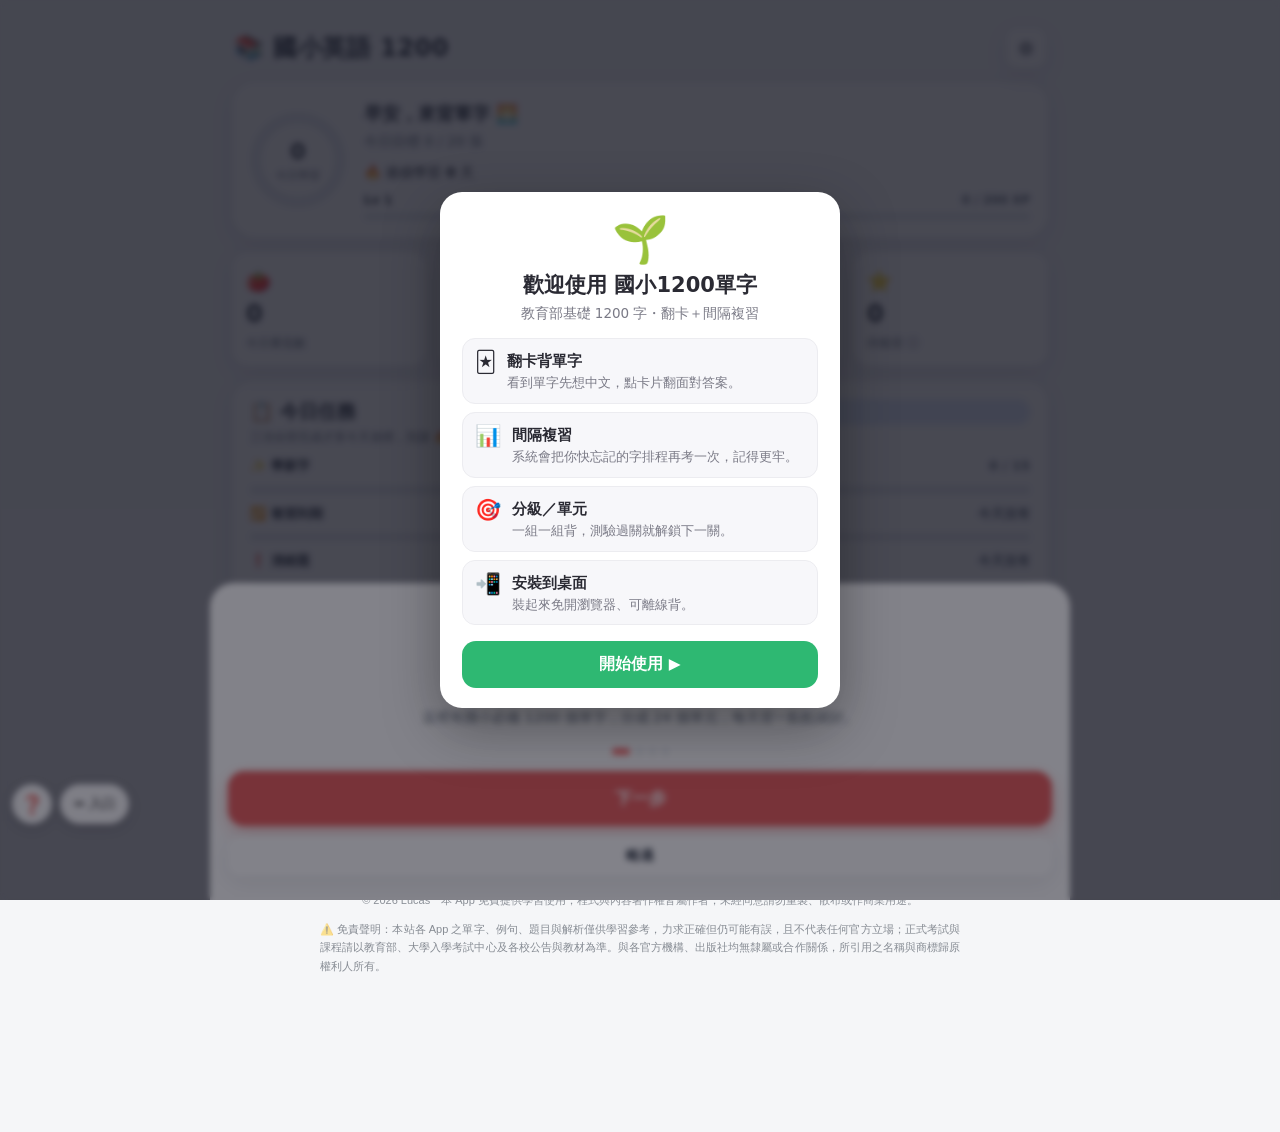
==== index.html @ a8bcfe16 "CSP改精確網址 + 總數改由App即時寫入(免寫死不失準) ① vocab CSP: *.fullmodel.workers.dev → 精確 eng-progress.fullmodel.work" ====
<!DOCTYPE html>
<html lang="zh-Hant">
<head>
<meta charset="UTF-8">
<meta http-equiv="Content-Security-Policy" content="default-src 'self'; script-src 'self' 'unsafe-inline'; style-src 'self' 'unsafe-inline'; img-src 'self' data: blob:; media-src 'self' blob:; connect-src https://eng-progress.fullmodel.workers.dev; base-uri 'none'">
<meta name="viewport" content="width=device-width, initial-scale=1, viewport-fit=cover">
<meta name="theme-color" content="#2eb872">
<meta name="apple-mobile-web-app-capable" content="yes">
<meta name="apple-mobile-web-app-status-bar-style" content="black-translucent">
<meta name="apple-mobile-web-app-title" content="英語1200">
<title>國小英語 1200 單字</title>
<link rel="apple-touch-icon" href="apple-touch-icon.png">
<link rel="icon" href="icon-192.png">
<link rel="manifest" href="manifest.json">
<style>
:root{
  --accent:#ff6b6b; --accent-d:#e8504f; --accent-soft:#ffe5e5;
  --green:#2eb872; --green-soft:#d8f5e6;
  --blue:#4d8df6; --blue-soft:#e1ecfe;
  --amber:#f5a623; --amber-soft:#fdeccd;
  --bg:#f5f6f8; --card:#ffffff; --text:#222b38; --muted:#5f6b7a;
  --line:#e8ebf0; --shadow:0 6px 22px rgba(40,50,70,.10);
  --nav-h:64px; --radius:20px;
  --appw:560px;   /* 版面最大寬度，平板由 media query 放寬 */
}
html[data-theme="dark"]{
  --bg:#11151c; --card:#1b212c; --text:#e8edf4; --muted:#8b96a8;
  --line:#2a3340; --shadow:0 6px 22px rgba(0,0,0,.4);
  --accent-soft:#3a2526; --green-soft:#16332a; --blue-soft:#1a2740; --amber-soft:#3a2f1a;
}
*{box-sizing:border-box;-webkit-tap-highlight-color:transparent}
html,body{margin:0;padding:0;height:100%}
body{
  font-family:-apple-system,"Segoe UI",system-ui,"PingFang TC","Microsoft JhengHei",sans-serif;
  background:var(--bg); color:var(--text);
  overscroll-behavior:none; line-height:1.5;
  padding:env(safe-area-inset-top) env(safe-area-inset-right) 0 env(safe-area-inset-left);
}
#app{max-width:var(--appw); margin:0 auto; min-height:100vh; position:relative; padding-bottom:calc(var(--nav-h) + env(safe-area-inset-bottom) + 12px)}
.view{display:none; padding:16px 16px 0; animation:fade .25s ease}
.view.active{display:block}
@keyframes fade{from{opacity:0;transform:translateY(6px)}to{opacity:1;transform:none}}
h1,h2,h3{margin:0}
.muted{color:var(--muted)}
.center{text-align:center}
button{font-family:inherit; cursor:pointer; border:none; background:none; color:inherit}
.hide{display:none!important}

/* header */
.topbar{display:flex; align-items:center; justify-content:space-between; padding:6px 2px 14px}
.topbar .title{font-size:20px; font-weight:800; letter-spacing:.5px}
.icon-btn{width:40px;height:40px;border-radius:12px;background:var(--card);box-shadow:var(--shadow);font-size:18px;display:flex;align-items:center;justify-content:center}

/* cards */
.panel{background:var(--card); border-radius:var(--radius); box-shadow:var(--shadow); padding:18px; margin-bottom:14px}
.row{display:flex; gap:12px}
.row>*{flex:1}

/* progress ring */
.ring-wrap{display:flex; align-items:center; gap:18px}
.ring{position:relative; width:96px; height:96px; flex:none}
.ring svg{transform:rotate(-90deg)}
.ring .num{position:absolute; inset:0; display:flex; flex-direction:column; align-items:center; justify-content:center}
.ring .num b{font-size:22px; font-weight:800}
.ring .num span{font-size:11px; color:var(--muted)}

/* stat tiles */
.tiles{display:grid; grid-template-columns:repeat(2,1fr); gap:12px}
.tile{background:var(--card); border-radius:16px; box-shadow:var(--shadow); padding:14px}
.tile .v{font-size:24px; font-weight:800}
.tile .l{font-size:12px; color:var(--muted); margin-top:2px}
.tile .ico{font-size:20px}

/* big button */
.btn{display:flex; align-items:center; justify-content:center; gap:8px; width:100%; padding:16px; border-radius:16px; font-size:17px; font-weight:700; background:var(--accent-d); color:#fff; box-shadow:0 6px 16px rgba(232,80,79,.35); transition:transform .08s}
.btn:active{transform:scale(.97)}
.btn.sec{background:var(--card); color:var(--text); box-shadow:var(--shadow)}
.btn.green{background:var(--green); box-shadow:0 6px 16px rgba(46,184,114,.35)}
.btn.blue{background:var(--blue); box-shadow:0 6px 16px rgba(77,141,246,.35)}
.btn.sm{padding:11px; font-size:14px; border-radius:13px}

/* chips */
.chips{display:flex; gap:8px; flex-wrap:wrap; margin:4px 0}
.chip{padding:8px 14px; border-radius:20px; background:var(--card); box-shadow:var(--shadow); font-size:14px; font-weight:600; color:var(--muted)}
.chip.on{background:var(--accent); color:#fff; box-shadow:0 4px 12px rgba(255,107,107,.3)}

/* flashcard */
.deckbar{display:flex; align-items:center; justify-content:space-between; margin-bottom:10px; font-size:13px; color:var(--muted)}
.flash-scene{perspective:1200px; margin:6px 0 16px}
.flash{position:relative; width:100%; height:330px; transform-style:preserve-3d; transition:transform .5s cubic-bezier(.2,.8,.2,1); cursor:pointer}
.flash.flip{transform:rotateY(180deg)}
.face{position:absolute; inset:0; backface-visibility:hidden; -webkit-backface-visibility:hidden; border-radius:24px; background:var(--card); box-shadow:var(--shadow); display:flex; flex-direction:column; align-items:center; justify-content:center; padding:24px; text-align:center}
.face.back{transform:rotateY(180deg); background:linear-gradient(160deg,var(--accent),var(--accent-d)); color:#fff}
.face .word{font-size:46px; font-weight:800; letter-spacing:.5px; word-break:break-word}
.face .pos{margin-top:10px; padding:4px 12px; border-radius:14px; background:var(--accent-soft); color:var(--accent-d); font-size:13px; font-weight:700}
.face.back .pos{background:rgba(255,255,255,.25); color:#fff}
.face .zh{font-size:34px; font-weight:800; margin-top:6px}
.face .example{margin-top:12px; font-size:14px; line-height:1.5; max-width:90%; padding:10px 12px; border-radius:12px; background:rgba(255,255,255,.18)}
.face .example .en{font-weight:700}
.face .example .ex-zh{display:block; font-size:12.5px; opacity:.9; margin-top:3px}
.face .example:empty{display:none}
.face .topic{margin-top:14px; font-size:13px; opacity:.9}
.face .hint{position:absolute; bottom:18px; font-size:12px; color:var(--muted)}
.face.back .hint{color:rgba(255,255,255,.85)}
.speak{position:absolute; top:16px; right:16px; width:44px; height:44px; border-radius:14px; background:var(--accent-soft); color:var(--accent-d); font-size:20px; display:flex; align-items:center; justify-content:center}
.face.back .speak{background:rgba(255,255,255,.22); color:#fff}
.star{position:absolute; top:16px; left:16px; width:44px; height:44px; border-radius:14px; font-size:20px; display:flex; align-items:center; justify-content:center; background:var(--card); color:var(--muted)}
.face.back .star{background:rgba(255,255,255,.22)}
.star.on{color:#ffcf3f}

.rate{display:grid; grid-template-columns:repeat(3,1fr); gap:10px}
.rate button{padding:15px 6px; border-radius:16px; font-size:15px; font-weight:700; box-shadow:var(--shadow)}
.rate .no{background:var(--accent-soft); color:var(--accent-d)}
.rate .ok{background:var(--green-soft); color:var(--green)}
.rate .easy{background:var(--blue-soft); color:var(--blue)}
.rate button .e{display:block; font-size:22px; margin-bottom:2px}

.progress-line{height:8px; background:var(--line); border-radius:6px; overflow:hidden; margin:10px 0}
.progress-line>i{display:block; height:100%; background:var(--accent); border-radius:6px; transition:width .3s}

/* pomodoro bar */
.pomo{display:flex; align-items:center; gap:12px; background:var(--card); border-radius:16px; box-shadow:var(--shadow); padding:12px 14px; margin-bottom:12px}
.pomo .time{font-size:26px; font-weight:800; font-variant-numeric:tabular-nums; min-width:84px}
.pomo .state{font-size:12px; color:var(--muted)}
.pomo .dots{font-size:13px; letter-spacing:2px}
.pomo .ctrl{display:flex; gap:8px; margin-left:auto}
.pomo .ctrl button{width:42px;height:42px;border-radius:12px;background:var(--bg);font-size:17px;display:flex;align-items:center;justify-content:center}
.pomo.focus{outline:2px solid var(--accent)}
.pomo.break{outline:2px solid var(--green)}

/* quiz */
.subtabs{display:flex; gap:8px; margin-bottom:14px}
.subtabs button{flex:1; padding:11px; border-radius:14px; font-weight:700; font-size:14px; background:var(--card); box-shadow:var(--shadow); color:var(--muted)}
.subtabs button.on{background:var(--blue); color:#fff}
.q-passage{background:var(--blue-soft); border-radius:16px; padding:16px; font-size:16px; line-height:1.7; margin-bottom:14px}
.q-text{font-size:18px; font-weight:700; margin-bottom:14px}
.opts{display:flex; flex-direction:column; gap:10px}
.opt{padding:14px 16px; border-radius:14px; background:var(--card); box-shadow:var(--shadow); font-size:16px; text-align:left; display:flex; align-items:center; gap:10px; transition:transform .06s}
.opt:active{transform:scale(.98)}
.opt .k{width:26px;height:26px;border-radius:8px;background:var(--bg);display:flex;align-items:center;justify-content:center;font-weight:700;font-size:13px;flex:none}
.opt.correct{background:var(--green-soft); color:var(--green); font-weight:700}
.opt.correct .k{background:var(--green); color:#fff}
.opt.wrong{background:var(--accent-soft); color:var(--accent-d); font-weight:700}
.opt.wrong .k{background:var(--accent); color:#fff}
.opt.dim{opacity:.55}
.explain{margin-top:14px; padding:14px; border-radius:14px; background:var(--amber-soft); color:var(--text); font-size:14px; line-height:1.6}
.explain b{color:var(--amber)}
.q-meta{display:flex; justify-content:space-between; font-size:13px; color:var(--muted); margin-bottom:10px}

/* stats */
.bars{display:flex; align-items:flex-end; gap:8px; height:110px; padding-top:8px}
.bars .b{flex:1; display:flex; flex-direction:column; align-items:center; gap:6px; height:100%; justify-content:flex-end}
.bars .b .bar{width:70%; min-height:4px; background:var(--accent); border-radius:6px 6px 0 0; transition:height .4s}
.bars .b .day{font-size:11px; color:var(--muted)}
.bars .b .cnt{font-size:11px; color:var(--muted)}
.lvbar{margin-top:6px}
.lvbar .top{display:flex; justify-content:space-between; font-size:13px; margin-bottom:5px}

/* settings rows */
.set-row{display:flex; align-items:center; justify-content:space-between; padding:13px 0; border-bottom:1px solid var(--line)}
.set-row:last-child{border-bottom:none}
.set-row .lab{font-size:15px}
.set-row .lab small{display:block; color:var(--muted); font-size:12px}
.stepper{display:flex; align-items:center; gap:12px}
.stepper button{width:34px;height:34px;border-radius:10px;background:var(--bg);font-size:18px;font-weight:700;display:flex;align-items:center;justify-content:center}
.stepper b{min-width:54px; text-align:center; font-weight:800}
.switch{width:50px;height:30px;border-radius:16px;background:var(--line);position:relative;transition:background .2s}
.switch.on{background:var(--green)}
.switch i{position:absolute;top:3px;left:3px;width:24px;height:24px;border-radius:50%;background:#fff;transition:transform .2s;box-shadow:0 1px 3px rgba(0,0,0,.3)}
.switch.on i{transform:translateX(20px)}

/* bottom nav */
.nav{position:fixed; bottom:0; left:0; right:0; height:calc(var(--nav-h) + env(safe-area-inset-bottom)); padding-bottom:env(safe-area-inset-bottom); background:var(--card); border-top:1px solid var(--line); display:flex; max-width:var(--appw); margin:0 auto; z-index:50}
.nav button{flex:1; display:flex; flex-direction:column; align-items:center; justify-content:center; gap:3px; color:var(--muted); font-size:12px; font-weight:700}
.nav button .ni{font-size:22px; line-height:1}
.nav button.on{color:var(--accent)}
body.quiz-lock .nav{display:none}
body.quiz-lock .quiz-ctrl{display:none}
.wb-cat-h{display:flex;align-items:center;gap:8px;font-size:13px;font-weight:800;color:var(--accent-d);margin:14px 2px 8px;padding-bottom:5px;border-bottom:2px solid var(--accent-soft)}
.wb-cat-h:first-child{margin-top:2px}
.wb-cat-h span{font-size:11px;font-weight:700;color:#fff;background:var(--accent);border-radius:999px;padding:1px 8px}

/* modal */
.overlay{position:fixed; inset:0; background:rgba(20,25,35,.55); display:flex; align-items:flex-end; justify-content:center; z-index:100; opacity:0; pointer-events:none; transition:opacity .25s}
.overlay.show{opacity:1; pointer-events:auto}
.sheet{width:100%; max-width:var(--appw); background:var(--card); border-radius:24px 24px 0 0; padding:20px 18px calc(24px + env(safe-area-inset-bottom)); transform:translateY(100%); transition:transform .3s cubic-bezier(.2,.8,.2,1); max-height:88vh; overflow-y:auto}
.overlay.show .sheet{transform:none}
.sheet h2{font-size:18px; margin-bottom:6px}
.sheet .grab{width:40px;height:5px;border-radius:3px;background:var(--line);margin:0 auto 14px}

/* big result */
.result{text-align:center; padding:10px 0}
.result .big{font-size:64px}
.result .score{font-size:40px; font-weight:800; margin:6px 0}

/* toast */
.toast{position:fixed; left:50%; bottom:calc(var(--nav-h) + 24px); transform:translateX(-50%) translateY(20px); background:var(--text); color:var(--bg); padding:12px 18px; border-radius:14px; font-size:14px; font-weight:600; opacity:0; pointer-events:none; transition:.25s; z-index:200; box-shadow:var(--shadow); max-width:90%}
.toast.show{opacity:1; transform:translateX(-50%) translateY(0)}

/* celebration */
.celebrate{position:fixed; inset:0; display:flex; align-items:center; justify-content:center; z-index:300; pointer-events:none; opacity:0; transition:opacity .2s}
.celebrate.show{opacity:1}
.celebrate .card{background:var(--card); border-radius:24px; box-shadow:var(--shadow); padding:26px 30px; text-align:center; transform:scale(.6)}
.celebrate.show .card{animation:pop .45s ease forwards}
.celebrate .ce{font-size:60px}
.celebrate .ct{font-weight:800; font-size:20px; margin-top:8px}
.celebrate .cs{color:var(--muted); font-size:14px; margin-top:4px}
/* badges grid */
.badges{display:grid; grid-template-columns:repeat(4,1fr); gap:10px}
.badge{background:var(--card); border-radius:14px; box-shadow:var(--shadow); padding:12px 6px; text-align:center}
.badge .be{font-size:26px}
.badge .bt{font-size:11px; margin-top:4px; font-weight:600}
.badge.off{opacity:.32; filter:grayscale(1)}
.empty{text-align:center; padding:40px 20px; color:var(--muted)}
.empty .e{font-size:48px; margin-bottom:10px}
.pop{animation:pop .35s ease}
@keyframes pop{0%{transform:scale(.8)}60%{transform:scale(1.08)}100%{transform:scale(1)}}
.section-title{font-size:14px; font-weight:800; color:var(--muted); margin:18px 2px 8px; letter-spacing:.5px}

/* ===== 每日任務卡 + 首頁收斂 ===== */
.task-seg{margin:10px 0}
.task-seg-top{display:flex;justify-content:space-between;font-size:13px;font-weight:700;margin-bottom:2px}
.task-seg-top span:last-child{color:var(--muted);font-weight:800}
.scope-chip{font-size:12px;font-weight:800;color:var(--blue);background:var(--blue-soft);padding:4px 12px;border-radius:999px;cursor:pointer;white-space:nowrap}
.btn.done{background:var(--green)!important}
.quick-actions{display:grid;grid-template-columns:repeat(4,1fr);gap:8px;margin-top:12px}
.quick-actions button{position:relative;background:var(--bg);border:none;border-radius:14px;padding:10px 4px;font-size:12px;font-weight:700;color:var(--text);cursor:pointer;display:flex;flex-direction:column;align-items:center;gap:4px}
.quick-actions button span{font-size:20px}
.quick-actions button i{position:absolute;top:4px;right:8px;font-style:normal;font-size:11px;font-weight:800;color:#fff;background:var(--amber);min-width:16px;height:16px;line-height:16px;text-align:center;border-radius:9px;padding:0 3px}
.quick-actions button i:empty,.quick-actions button i.zero{display:none}

/* ===== 錯題本頁 ===== */
.wb-sort{display:flex;gap:6px}
.wb-sort button{font-size:12px;font-weight:700;padding:4px 10px;border-radius:999px;border:none;background:var(--bg);color:var(--muted);cursor:pointer}
.wb-sort button.on{background:var(--accent);color:#fff}
.wb-item{display:flex;align-items:center;gap:10px;padding:11px 0;border-bottom:1px solid var(--line)}
.wb-item .w{font-weight:800;font-size:17px}
.wb-item .z{color:var(--muted);font-size:13px;margin-top:2px}
.wb-item .cnt{font-size:11px;font-weight:800;color:var(--amber);background:var(--amber-soft);padding:3px 9px;border-radius:999px;white-space:nowrap}
.wb-item .sp{margin-left:auto;display:flex;gap:6px;align-items:center}
.wb-item .sp button{background:var(--bg);border:none;border-radius:10px;padding:7px 11px;font-size:12px;font-weight:700;color:var(--text);cursor:pointer}
.last-pick{background:var(--amber-soft);color:var(--accent-d);font-size:13px;font-weight:700;padding:8px 11px;border-radius:10px;margin:6px 0 2px}

/* ===== M5 卡片背面分層放大 ===== */
.face.back .zh{font-size:40px;margin-top:2px;line-height:1.1}
.face.back .pos{margin-top:8px;font-size:12px;padding:3px 10px;background:rgba(255,255,255,.25);color:#fff}
.face.back .example{font-size:15px;margin-top:12px;background:rgba(255,255,255,.16)}
.face.back .example .en{font-weight:800}
.face.back .example .ex-zh{font-size:13.5px;opacity:.95;margin-top:4px}
.face.back .topic{margin-top:10px;font-size:11px;opacity:.7}
.face.back .word{font-size:24px;opacity:.85;font-weight:700}

/* ===== M6 測驗題型 + 新手引導 ===== */
.quiz-ctrl{display:flex;flex-direction:column;gap:10px;margin-bottom:14px;background:var(--card);border-radius:16px;box-shadow:var(--shadow);padding:12px}
.qc-row{display:flex;align-items:center;gap:8px}
.qc-lab{font-size:11px;font-weight:800;color:var(--muted);letter-spacing:1px;flex:none;width:30px}
.qc-seg{display:flex;gap:3px;background:var(--bg);border-radius:999px;padding:3px}
.qc-seg.grow{flex:1}
.qc-seg.grow button{flex:1}
.qc-unit{border:none;background:var(--bg);border-radius:999px;padding:8px 14px;font-size:12.5px;font-weight:700;color:var(--text);cursor:pointer;flex:1;max-width:160px}
.qc-seg button{border:none;background:none;font-size:13px;font-weight:700;color:var(--muted);padding:7px 12px;border-radius:999px;cursor:pointer;white-space:nowrap;transition:.15s}
.qc-seg button.on{background:var(--accent);color:#fff;box-shadow:0 2px 8px rgba(255,107,107,.3)}
.ob-dots{display:flex;gap:6px;justify-content:center;margin-bottom:16px}
.ob-dot{width:7px;height:7px;border-radius:999px;background:var(--line);transition:.2s}
.ob-dot.on{background:var(--accent);width:18px}

/* ===== M7 單元闖關地圖 ===== */
.map-grid{display:grid;grid-template-columns:repeat(4,1fr);gap:10px;padding:2px}
.map-cell{aspect-ratio:1;border-radius:16px;display:flex;flex-direction:column;align-items:center;justify-content:center;font-weight:800;cursor:pointer;background:var(--card);box-shadow:var(--shadow)}
.map-cell .u{font-size:17px}
.map-cell .s{font-size:17px;margin-top:1px}
.map-cell.locked{background:var(--bg);color:var(--muted);cursor:not-allowed;box-shadow:none}
.map-cell.passed{background:linear-gradient(160deg,var(--green),#1c9c5e);color:#fff}
.map-cell.open{outline:2px solid var(--accent);outline-offset:-2px}

/* ===== M8 考試倒數/老師作業 banner ===== */
.banner{padding:11px 14px;border-radius:14px;font-size:13px;font-weight:700;margin-bottom:10px;line-height:1.5}
.banner.exam{background:var(--blue-soft);color:var(--blue)}
.banner.assign{background:var(--amber-soft);color:var(--accent-d);cursor:pointer}
/* ===== 安裝到桌面按鈕 ===== */
.install-btn{width:100%;display:flex;align-items:center;gap:10px;padding:13px 16px;border-radius:14px;font-size:15px;font-weight:800;background:var(--green);color:#fff;box-shadow:0 5px 16px rgba(46,184,114,.35);margin-bottom:12px;cursor:pointer;border:none;font-family:inherit}
.install-btn span{font-size:18px}
.install-btn.sec{background:var(--card);color:var(--text);box-shadow:var(--shadow)}
.install-tip{background:var(--green-soft);color:var(--text);border-radius:14px;padding:14px 16px;font-size:14px;line-height:1.8;margin-bottom:12px}
.install-tip b{color:var(--green)}
.install-x{display:inline-block;margin-top:8px;color:var(--green);font-weight:800;cursor:pointer}

/* ===== 單元分頁（課本目錄） ===== */
.units-grid{display:grid;grid-template-columns:repeat(2,1fr);gap:10px;padding:2px}
.unit-card{border-radius:16px;padding:12px 13px;background:var(--card);box-shadow:var(--shadow);cursor:pointer}
.unit-card.locked{background:var(--bg);color:var(--muted);cursor:not-allowed;box-shadow:none}
.unit-card.passed{background:linear-gradient(160deg,var(--green),#1c9c5e);color:#fff}
.unit-card.open{outline:2px solid var(--accent);outline-offset:-2px}
.uc-top{display:flex;justify-content:space-between;align-items:center}
.uc-n{font-size:15px;font-weight:800}
.uc-sub{font-size:12px;opacity:.85;margin-top:5px}
.unit-card .progress-line{margin:6px 0 0;height:6px}

/* ===== 錯題本標籤 ===== */
.wb-tag{font-size:10px;font-weight:800;color:var(--blue);background:var(--blue-soft);padding:2px 6px;border-radius:6px;margin-left:4px;vertical-align:middle}
.wb-u{font-size:10px;font-weight:700;color:var(--muted);margin-left:4px;vertical-align:middle}

/* ===== 魔王字 ===== */
.wb-item.boss{background:linear-gradient(90deg,rgba(232,80,79,.07),transparent);border-radius:10px;padding-left:6px}
.wb-item.boss .w{color:var(--accent-d)}

/* ===== 拼字輸入題型 ===== */
.spell-in{width:100%;box-sizing:border-box;margin-top:16px;padding:14px 16px;font-size:22px;font-weight:800;border:2px solid var(--line);border-radius:14px;background:var(--bg);color:var(--text);text-align:center;letter-spacing:1px}
.spell-in:focus{outline:none;border-color:var(--blue)}
/* ===== 填空題（cloze） ===== */
.cloze-sent{font-size:19px;line-height:1.75;font-weight:600}
.cloze-b{color:var(--blue);letter-spacing:2px;font-weight:800}
.cloze-hint{margin-top:10px;font-size:14px;color:var(--muted)}

/* ===== 無障礙：減少動態 + 焦點環 ===== */
@media (prefers-reduced-motion: reduce){ *{animation-duration:.01ms!important; transition-duration:.01ms!important; scroll-behavior:auto!important} }
:focus-visible{outline:3px solid var(--blue); outline-offset:2px; border-radius:8px}

/* ===== 多義字 另解 ===== */
.face.back .sense2{margin-top:8px;font-size:13px;background:rgba(255,255,255,.16);padding:7px 11px;border-radius:10px;max-width:90%;line-height:1.5}
.face.back .sense2:empty{display:none}
.face.back .sense2 b{background:rgba(255,255,255,.28);padding:1px 6px;border-radius:6px;margin-right:3px}
.face.back .sense2 .ex-zh{display:block;font-size:12px;opacity:.9;margin-top:3px}

/* ===== 響應式：平板 / 大螢幕動態放大 ===== */
@media (min-width:700px){
  :root{ --appw:680px; --nav-h:70px; --radius:24px; }
  .view{ padding:22px 22px 0; }
  .topbar .title{ font-size:24px; }
  .flash{ height:400px; }
  .face .word{ font-size:56px; }
  .face .zh{ font-size:40px; }
  .face.back .zh{ font-size:46px; }
  .face .example{ font-size:16px; }
  .face.back .example{ font-size:17px; }
  .q-text{ font-size:20px; }
  .opt{ font-size:17px; padding:16px 18px; }
  .q-passage{ font-size:17px; }
  .tiles{ grid-template-columns:repeat(3,1fr); }
  .units-grid{ grid-template-columns:repeat(3,1fr); }
  .map-grid{ grid-template-columns:repeat(5,1fr); }
  .badges{ grid-template-columns:repeat(5,1fr); }
  .nav button{ font-size:13px; }
  .nav button .ni{ font-size:24px; }
}
@media (min-width:1040px){
  :root{ --appw:860px; }
  .flash{ height:440px; }
  .face .word{ font-size:62px; }
  .units-grid{ grid-template-columns:repeat(4,1fr); }
  .map-grid{ grid-template-columns:repeat(6,1fr); }
  .tiles{ grid-template-columns:repeat(4,1fr); }
}
/* 橫向矮螢幕（手機/平板橫放）：縮短卡片避免被切 */
@media (max-height:560px) and (min-width:640px){
  .flash{ height:260px; }
  .face .word{ font-size:40px; }
  .face .zh{ font-size:30px; }
}
</style>
</head>
<body>
<div id="app">

  <!-- ===== HOME ===== -->
  <section class="view active" id="view-home">
    <div class="topbar">
      <div class="title">📚 國小英語 1200</div>
      <button class="icon-btn" onclick="openSettings()">⚙️</button>
    </div>

    <div class="panel">
      <div class="ring-wrap">
        <div class="ring">
          <svg width="96" height="96" viewBox="0 0 96 96">
            <circle cx="48" cy="48" r="42" fill="none" stroke="var(--line)" stroke-width="10"/>
            <circle id="goalRing" cx="48" cy="48" r="42" fill="none" stroke="var(--accent)" stroke-width="10" stroke-linecap="round" stroke-dasharray="264" stroke-dashoffset="264"/>
          </svg>
          <div class="num"><b id="goalNum">0</b><span>今日學習</span></div>
        </div>
        <div style="flex:1">
          <div id="greet" style="font-size:18px;font-weight:800">嗨，準備好了嗎？</div>
          <div class="muted" id="goalText" style="font-size:14px;margin-top:4px">今日目標 0 / 20 張</div>
          <div id="streakRow" style="margin-top:10px;font-size:14px">🔥 連續學習 <b id="streakHome">0</b> 天</div>
          <div style="margin-top:8px"><div style="display:flex;justify-content:space-between;font-size:12px;font-weight:700"><span id="lvText">Lv 1</span><span id="xpText" class="muted">0 / 200 XP</span></div><div class="progress-line" style="margin:4px 0 0;height:7px"><i id="xpBar" style="width:0%;background:linear-gradient(90deg,var(--amber),var(--accent))"></i></div></div>
        </div>
      </div>
    </div>

    <div id="installBar"></div>

    <div id="homeBanners"></div>

    <div class="tiles">
      <div class="tile"><div class="ico">🍅</div><div class="v" id="pomoToday">0</div><div class="l">今日番茄數</div></div>
      <div class="tile"><div class="ico">🎯</div><div class="v" id="accToday">—</div><div class="l">今日答對率</div></div>
      <div class="tile"><div class="ico">📚</div><div class="v" id="masteredCount">0</div><div class="l" style="cursor:pointer" onclick="toast('精熟＝連續答對、升到第 5 盒以上的字')">已精熟單字 ⓘ</div></div>
      <div class="tile"><div class="ico">⭐</div><div class="v" id="dueCount">0</div><div class="l" style="cursor:pointer" onclick="toast('待複習＝今天到期、該再看一次的字')">待複習 ⓘ</div></div>
    </div>

    <div class="panel" style="margin-top:14px" id="taskCard">
      <div class="row" style="justify-content:space-between;align-items:center;margin-bottom:2px">
        <h3 style="margin:0">📋 今日任務</h3>
        <span class="scope-chip" id="deckScope" onclick="openDeckPicker()" title="點我換範圍/單元">全部</span>
      </div>
      <div class="muted" style="font-size:12px;margin-bottom:6px">三項全部完成才算今天達標，別讓 🔥 連續天數斷掉</div>
      <div id="taskSegs"></div>
      <button class="btn" id="mainCta" style="margin-top:14px" onclick="startToday()">開始今天 ▶</button>
      <div class="quick-actions">
        <button onclick="go('quiz')"><span>📝</span>測驗</button>
        <button onclick="startQuick()"><span>⚡</span>快速5題</button>
        <button id="wrongBtn" onclick="go('wrong')"><span>🔁</span>錯題<i id="wrongNum"></i></button>
        <button onclick="startReview(true)"><span>🍅</span>番茄鐘</button>
      </div>
    </div>
  </section>

  <!-- ===== FLASHCARDS ===== -->
  <section class="view" id="view-cards">
    <div class="topbar">
      <div class="title">單字卡</div>
      <button class="icon-btn" onclick="openDeckPicker()">🎚️</button>
    </div>

    <div class="pomo hide" id="pomoBar">
      <div>
        <div class="time" id="pomoTime">10:00</div>
        <div class="state" id="pomoState">專注中</div>
      </div>
      <div class="dots" id="pomoDots"></div>
      <div class="ctrl">
        <button id="pomoToggle" onclick="togglePomo()">⏸</button>
        <button onclick="stopPomo()">⏹</button>
      </div>
    </div>

    <div id="studyArea">
      <div class="deckbar">
        <span id="deckLabel">今日複習</span>
        <span id="deckCount">0 / 0</span>
      </div>
      <div class="progress-line"><i id="deckProg" style="width:0%"></i></div>

      <div class="flash-scene">
        <div class="flash" id="flash" onclick="flipCard()">
          <div class="face front">
            <button class="star" id="starBtn" onclick="event.stopPropagation();toggleStar()">★</button>
            <button class="speak" onclick="event.stopPropagation();speakWord()">🔊</button>
            <div class="word" id="fWord">—</div>
            <div class="pos" id="fPos"></div>
            <div class="hint">點一下看中文 👆</div>
          </div>
          <div class="face back">
            <button class="speak" onclick="event.stopPropagation();speakCard()">🔊</button>
            <div class="word" id="bWord" style="font-size:30px"></div>
            <div class="zh" id="bZh"></div>
            <div class="pos" id="bPos"></div>
            <div class="example" id="bExample"></div>
            <div class="sense2" id="bSense2"></div>
            <div class="topic" id="bTopic"></div>
            <div class="hint">下方選或滑動：← 不會 · → 記得 · ↑ 太簡單</div>
          </div>
        </div>
      </div>

      <div class="rate" id="rateRow">
        <button class="no" onclick="rate('no')"><span class="e">😵</span>不會</button>
        <button class="ok" onclick="rate('ok')"><span class="e">🙂</span>記得</button>
        <button class="easy" onclick="rate('easy')"><span class="e">😎</span>太簡單</button>
      </div>
    </div>

    <div id="reviewArea" class="hide">
      <div class="deckbar"><span id="rvLabel">今日複習</span><span id="rvCount">0 / 0</span></div>
      <div class="progress-line"><i id="rvProg" style="width:0%"></i></div>
      <div class="rv-mode" id="rvMode"></div>
      <div id="rvBody"></div>
    </div>

    <div id="studyDone" class="hide"></div>
  </section>

  <!-- ===== QUIZ ===== -->
  <section class="view" id="view-quiz">
    <div class="topbar"><div class="title">單字測驗</div><button class="icon-btn" id="quizExit" style="display:none" onclick="exitQuiz()">✕</button></div>
    <div class="quiz-ctrl">
      <div class="qc-row">
        <span class="qc-lab">題型</span>
        <div class="qc-seg grow" id="qcDir">
          <button data-d="en2zh" onclick="setQuizDir('en2zh')">英→中</button>
          <button data-d="zh2en" onclick="setQuizDir('zh2en')">中→英</button>
          <button data-d="spell" onclick="setQuizDir('spell')">拼字</button>
          <button data-d="cloze" onclick="setQuizDir('cloze')">填空</button>
        </div>
      </div>
      <div class="qc-row">
        <span class="qc-lab">範圍</span>
        <select id="qcUnit" class="qc-unit" style="max-width:none;flex:1" onchange="setQuizUnit(this.value)"></select>
        <span class="qc-lab" style="width:auto;margin-left:auto;color:var(--muted);font-weight:700">📝 固定 50 題</span>
      </div>
    </div>
    <div id="quizBody"></div>
  </section>

  <!-- ===== STATS ===== -->
  <section class="view" id="view-stats">
    <div class="topbar"><div class="title">統計</div><button class="icon-btn" onclick="openSettings()">⚙️</button></div>

    <div class="tiles">
      <div class="tile"><div class="ico">🍅</div><div class="v" id="s-pomoTotal">0</div><div class="l">累積番茄數</div></div>
      <div class="tile"><div class="ico">🔥</div><div class="v" id="s-streak">0</div><div class="l">連續天數</div></div>
      <div class="tile"><div class="ico">✅</div><div class="v" id="s-acc">—</div><div class="l">總答對率</div></div>
      <div class="tile"><div class="ico">🃏</div><div class="v" id="s-totalCards">0</div><div class="l">累積複習張數</div></div>
    </div>

    <div class="panel" style="margin-top:14px">
      <h3 style="margin-bottom:6px">最近 7 天</h3>
      <div class="bars" id="weekBars"></div>
    </div>

    <div class="panel">
      <h3 style="margin-bottom:4px">單字熟練度</h3>
      <div class="muted" style="font-size:12px;margin-bottom:12px">「精熟」= 連續答對升到第 5 盒以上（★）</div>
      <div class="lvbar"><div class="top"><span>基礎 1200 字</span><span id="lv1txt">0 / 0</span></div><div class="progress-line"><i id="lv1bar" style="width:0%"></i></div></div>
      <div class="lvbar" style="margin-top:14px"><div class="top"><span>挑戰 800 字</span><span id="lv2txt">0 / 0</span></div><div class="progress-line"><i id="lv2bar" style="width:0%;background:var(--blue)"></i></div></div>
    </div>

    <div class="panel">
      <h3 style="margin-bottom:4px">各主題精熟度</h3>
      <div class="muted" style="font-size:12px;margin-bottom:10px">看看哪些主題還要加強</div>
      <div id="topicStats"></div>
    </div>

    <div class="panel">
      <h3 style="margin-bottom:10px">成就徽章 🏅</h3>
      <div class="badges" id="badgeGrid"></div>
    </div>
  </section>

  <!-- ===== WRONG BOOK ===== -->
  <section class="view" id="view-wrong">
    <div class="topbar"><div class="title">🔁 錯題本</div><button class="icon-btn" onclick="go('home')">✕</button></div>
    <div class="panel">
      <div class="row" style="justify-content:space-between;align-items:center">
        <div><b id="wbCount">0</b> 個錯題<span id="wbDueTxt" class="muted" style="font-size:12px"></span></div>
        <div class="muted" style="font-size:12px">英↔中 各連對 2 次才畢業</div>
      </div>
      <button class="btn" id="wbReviewBtn" style="margin-top:12px" onclick="quizWrong()">📝 開始複習錯題</button>
      <button class="btn sec sm" style="margin-top:10px" onclick="startStudy('wrong',false)">🃏 翻卡看一遍（複習印象，不計畢業）</button>
    </div>
    <div class="panel">
      <div class="row" style="justify-content:space-between;align-items:center;margin-bottom:4px">
        <h3 style="margin:0">清單</h3>
        <div class="wb-sort">
          <button id="wbSortN" class="on" onclick="setWbSort('n')">最常錯</button>
          <button id="wbSortT" onclick="setWbSort('t')">最近錯</button>
        </div>
      </div>
      <div class="qc-row" style="margin-bottom:8px"><span class="qc-lab">分類</span>
        <div class="qc-seg grow" id="wbGroupSeg">
          <button data-g="topic" class="on" onclick="setWbGroup('topic')">主題</button>
          <button data-g="pos" onclick="setWbGroup('pos')">詞性</button>
          <button data-g="unit" onclick="setWbGroup('unit')">單元</button>
          <button data-g="level" onclick="setWbGroup('level')">級別</button>
        </div>
      </div>
      <div id="wbList"></div>
    </div>
  </section>

  <!-- ===== UNITS ===== -->
  <section class="view" id="view-units">
    <div class="topbar"><div class="title">📚 單元</div><div></div></div>
    <div class="panel">
      <div class="muted" style="font-size:13px;margin-bottom:4px">24 個單元、每單元 50 字。點單元看清單、學習與測驗。測驗 ≥80% 過關蓋 ⭐ 解鎖下一關。已過 <b id="unitsPassed">0</b> / <span id="unitsTotal">24</span> 關</div>
      <div class="progress-line"><i id="unitsProg" style="width:0%;background:var(--green)"></i></div>
      <div class="row" style="justify-content:space-between;align-items:center;margin-top:10px">
        <span class="muted" style="font-size:12px">🔓 自由模式（任意單元都能練，不用照順序解鎖）</span>
        <div class="switch" id="swFree" onclick="toggleFreeUnit()"><i></i></div>
      </div>
    </div>
    <div class="units-grid" id="unitsGrid"></div>
    <div class="panel" style="margin-top:16px">
      <h3 style="margin-bottom:4px">🏆 綜合測驗</h3>
      <div class="muted" style="font-size:12px;margin-bottom:10px">每過完 4 個單元解鎖一關，用「拼字」考 100 題，答對率 ≥80% 過關 🏆</div>
      <div class="units-grid" id="comboGrid"></div>
    </div>
  </section>

  <!-- ===== UNIT DETAIL ===== -->
  <section class="view" id="view-unitdetail">
    <div class="topbar"><div class="title" id="udTitle">Unit</div><button class="icon-btn" onclick="go('units')">✕</button></div>
    <div class="panel">
      <div id="udStats" class="muted" style="font-size:13px;margin-bottom:4px"></div>
      <div class="progress-line"><i id="udProg" style="width:0%;background:var(--green)"></i></div>
      <div class="row" style="margin-top:12px;gap:8px">
        <button class="btn sm" style="flex:1" onclick="startUnitLearn(udCur)">📖 學習這單元</button>
        <button class="btn sm sec" style="flex:1" onclick="startUnitChallenge(udCur)">📝 測驗驗收</button>
      </div>
    </div>
    <div class="panel">
      <h3 style="margin-bottom:6px">單字清單（<span id="udCount">50</span>）</h3>
      <div id="udList"></div>
    </div>
  </section>

  <!-- ===== NAV ===== -->
  <nav class="nav">
    <button id="nav-home" class="on" aria-label="首頁" onclick="go('home')"><span class="ni">🏠</span>首頁</button>
    <button id="nav-cards" aria-label="單字卡" onclick="go('cards')"><span class="ni">🃏</span>單字卡</button>
    <button id="nav-units" aria-label="單元" onclick="go('units')"><span class="ni">📚</span>單元</button>
    <button id="nav-quiz" aria-label="測驗" onclick="go('quiz')"><span class="ni">📝</span>測驗</button>
    <button id="nav-wrong" aria-label="錯題" onclick="go('wrong')"><span class="ni">🔁</span>錯題</button>
    <button id="nav-stats" aria-label="統計" onclick="go('stats')"><span class="ni">📊</span>統計</button>
  </nav>
</div>

<!-- ===== ONBOARDING ===== -->
<div class="overlay" id="onboardOverlay">
  <div class="sheet" style="text-align:center">
    <div id="obIcon" style="font-size:56px;line-height:1.2">📚</div>
    <h2 id="obTitle" style="justify-content:center"></h2>
    <div class="muted" id="obText" style="font-size:14px;margin:8px 4px 20px;line-height:1.6"></div>
    <div class="ob-dots" id="obDots"></div>
    <button class="btn" id="obBtn" onclick="nextOnboard()">下一步</button>
    <button class="btn sec sm" style="margin-top:10px" onclick="finishOnboard()">略過</button>
  </div>
</div>

<!-- ===== SETTINGS SHEET ===== -->
<div class="overlay" id="settingsOverlay" onclick="if(event.target===this)closeSettings()">
  <div class="sheet">
    <div class="grab"></div>
    <h2>設定</h2>
    <div class="muted" style="font-size:13px;margin-bottom:10px">調整成適合你的節奏</div>

    <div class="section-title">番茄鐘</div>
    <div class="set-row"><div class="lab">專注時間<small>建議 10–15 分鐘</small></div>
      <div class="stepper"><button onclick="stepSet('focusMin',-5)">−</button><b><span id="setFocus">10</span> 分</b><button onclick="stepSet('focusMin',5)">＋</button></div></div>
    <div class="set-row"><div class="lab">休息時間</div>
      <div class="stepper"><button onclick="stepSet('breakMin',-1)">−</button><b><span id="setBreak">5</span> 分</b><button onclick="stepSet('breakMin',1)">＋</button></div></div>
    <div class="set-row"><div class="lab">長休息時間<small>每完成 4 個番茄</small></div>
      <div class="stepper"><button onclick="stepSet('longBreakMin',-5)">−</button><b><span id="setLongBreak">15</span> 分</b><button onclick="stepSet('longBreakMin',5)">＋</button></div></div>

    <div class="section-title">學習</div>
    <div class="set-row"><div class="lab">每日目標<small>每天想背幾張卡</small></div>
      <div class="stepper"><button onclick="stepSet('dailyGoal',-5)">−</button><b><span id="setGoal">20</span> 張</b><button onclick="stepSet('dailyGoal',5)">＋</button></div></div>
    <div class="set-row"><div class="lab">每日新字<small>今日任務的學新字目標</small></div>
      <div class="stepper"><button onclick="stepSet('dailyNew',-5)">−</button><b><span id="setNew">15</span> 字</b><button onclick="stepSet('dailyNew',5)">＋</button></div></div>
    <div class="set-row"><div class="lab">考試日期<small>設定後首頁顯示倒數與每日建議量</small></div>
      <input type="date" id="setExam" onchange="setExamDate(this.value)" style="border:1px solid var(--line);border-radius:10px;padding:6px 8px;font-size:13px;color:var(--text);background:var(--card)"></div>
    <div class="set-row"><div class="lab">每日提醒<small>到設定時間若任務未完成會提醒</small></div>
      <div class="switch" id="swRemind" onclick="toggleRemind()"><i></i></div></div>
    <div class="set-row"><div class="lab">提醒時間<small>開著 App 較準；關閉 App 無法保證（離線限制）</small></div>
      <input type="time" id="setRemindTime" onchange="setRemindTime(this.value)" style="border:1px solid var(--line);border-radius:10px;padding:6px 8px;font-size:13px;color:var(--text);background:var(--card)"></div>
    <div class="set-row"><div class="lab">自動翻卡<small>翻面後自動評「記得」並換下一張</small></div>
      <div class="switch" id="swAuto" onclick="toggleSet('autoAdvance')"><i></i></div></div>
    <div class="set-row" id="rowAutoSec"><div class="lab">自動換卡秒數<small>翻面後等幾秒換下一張</small></div>
      <div class="stepper"><button onclick="stepSet('autoAdvanceSec',-1)">−</button><b><span id="setAutoSec">8</span> 秒</b><button onclick="stepSet('autoAdvanceSec',1)">＋</button></div></div>
    <div class="set-row"><div class="lab">跳過已精熟<small>複習時略過已精熟(★熟練)的字</small></div>
      <div class="switch" id="swSkip" onclick="toggleSet('skipMastered')"><i></i></div></div>
    <div class="set-row"><div class="lab">卡片背面顯示例句<small>關掉可讓背面更簡潔</small></div>
      <div class="switch on" id="swExample" onclick="toggleSet('showExample')"><i></i></div></div>
    <div class="set-row"><div class="lab">發音音效</div>
      <div class="switch on" id="swSound" onclick="toggleSet('sound')"><i></i></div></div>
    <div class="set-row"><div class="lab">翻卡自動唸英文<small>給習慣先聽再背的人</small></div>
      <div class="switch" id="swAutoSpeak" onclick="toggleSet('autoSpeak')"><i></i></div></div>

    <div class="section-title">家長 / 護眼</div>
    <div class="set-row"><div class="lab">減壓模式<small>隱藏連續天數與考試倒數、提醒改正向</small></div>
      <div class="switch" id="swCalm" onclick="toggleSet('calmMode')"><i></i></div></div>
    <div class="set-row"><div class="lab">螢幕時間提醒<small>連續使用到時提醒休息看遠方</small></div>
      <div class="stepper"><button onclick="stepSet('screenLimit',-15)">−</button><b><span id="setScreen">關</span></b><button onclick="stepSet('screenLimit',15)">＋</button></div></div>
    <div class="set-row"><div class="lab">設定密碼鎖<small id="pinState">未設定（孩子可自行更動設定）</small></div>
      <button class="btn sec sm" style="width:auto;padding:8px 14px" onclick="setPin()">設定</button></div>

    <div class="section-title">外觀</div>
    <div class="set-row"><div class="lab">深色模式<small>預設跟隨手機系統</small></div>
      <div class="switch" id="swDark" onclick="toggleSet('dark')"><i></i></div></div>
    <div class="set-row"><div class="lab">簡潔模式<small>關掉慶祝動畫，專心衝刺</small></div>
      <div class="switch" id="swMinimal" onclick="toggleSet('minimal')"><i></i></div></div>
    <div class="set-row"><div class="lab">精簡首頁<small>首頁隱藏統計磚，只留任務與開始</small></div>
      <div class="switch" id="swSimpleHome" onclick="toggleSet('simpleHome')"><i></i></div></div>

    <div class="section-title">老師作業</div>
    <button class="btn sec sm" style="margin-top:6px" onclick="document.getElementById('assignFile').click()">📥 匯入老師作業檔</button>
    <input type="file" id="assignFile" accept="application/json,.json" class="hide" onchange="importAssignment(event)">
    <button class="btn sec sm" style="margin-top:10px" onclick="exportAssignmentTemplate()">📤 匯出作業範本（老師用）</button>

    <div class="section-title">學生資料（班級彙整用）</div>
    <div class="set-row"><div class="lab">班級</div><input id="pfCls" onchange="setProfile('cls',this.value)" placeholder="例 801" style="width:110px;border:1px solid var(--line);border-radius:10px;padding:6px 8px;font-size:13px;background:var(--card);color:var(--text)"></div>
    <div class="set-row"><div class="lab">座號</div><input id="pfSeat" onchange="setProfile('seat',this.value)" placeholder="例 15" style="width:110px;border:1px solid var(--line);border-radius:10px;padding:6px 8px;font-size:13px;background:var(--card);color:var(--text)"></div>
    <div class="set-row"><div class="lab">姓名</div><input id="pfName" onchange="setProfile('name',this.value)" placeholder="姓名" style="width:110px;border:1px solid var(--line);border-radius:10px;padding:6px 8px;font-size:13px;background:var(--card);color:var(--text)"></div>
    <button class="btn sec sm" style="margin-top:6px" onclick="exportForTeacher()">📤 匯出進度給老師</button>

    <div class="section-title">資料</div>
    <button class="btn sec sm" style="margin-top:6px" onclick="exportData()">📤 匯出學習紀錄</button>
    <button class="btn sec sm" style="margin-top:10px" onclick="document.getElementById('importFile').click()">📥 匯入備份檔</button>
    <input type="file" id="importFile" accept="application/json,.json" class="hide" onchange="importData(event)">
    <button class="btn sm" style="margin-top:10px;background:var(--card);color:var(--accent-d);box-shadow:var(--shadow)" onclick="resetData()">🗑️ 清除所有紀錄</button>
    <button class="btn sec sm" style="margin-top:14px" onclick="closeSettings()">完成</button>
  </div>
</div>

<!-- ===== DECK PICKER SHEET ===== -->
<div class="overlay" id="deckOverlay" onclick="if(event.target===this)closeDeckPicker()">
  <div class="sheet">
    <div class="grab"></div>
    <h2>選擇牌組</h2>
    <div class="muted" style="font-size:13px;margin-bottom:12px">挑你想練的範圍</div>
    <div class="section-title">分級</div>
    <div class="chips" id="levelChips"></div>
    <div class="section-title">主題</div>
    <div class="chips" id="topicChips"></div>
    <div class="section-title">單元（每單元 50 字）</div>
    <div class="chips" id="unitChips"></div>
    <button class="btn" style="margin-top:16px" onclick="applyDeck()">開始這組（<span id="deckPreview">0</span> 張）</button>
    <button class="btn sec sm" style="margin-top:10px" onclick="closeDeckPicker()">取消</button>
  </div>
</div>

<div class="toast" id="toast" role="status" aria-live="polite"></div>
<div class="celebrate" id="celebrate"><div class="card"><div class="ce" id="ceIcon">🎉</div><div class="ct" id="ceTitle"></div><div class="cs" id="ceSub"></div></div></div>

<script>
const WORDS = [{"word":"a","pos":"det","zh_tw":"一（個）","level":1,"topic":"func","ex":"I have a dog and a cat.","exZh":"我有一隻狗和一隻貓。","unit":1},{"word":"a few","pos":"phr","zh_tw":"一些；幾個","level":1,"topic":"number","ex":"I have a few good friends.","exZh":"我有幾個好朋友。","unit":1},{"word":"a little","pos":"phr","zh_tw":"一點點","level":1,"topic":"number","ex":"I am a little tired now.","exZh":"我現在有點累。","unit":1},{"word":"a lot","pos":"phr","zh_tw":"很多","level":1,"topic":"number","ex":"She reads a lot of books.","exZh":"她讀很多書。","unit":1},{"word":"a.m.","pos":"adv","zh_tw":"上午","level":1,"topic":"time","ex":"School starts at eight a.m.","exZh":"學校早上八點開始上課。","unit":1},{"word":"able","pos":"adj","zh_tw":"有能力的","level":1,"topic":"describe","ex":"I am able to speak English well.","exZh":"我能夠說得很好的英文。","unit":1},{"word":"about","pos":"prep","zh_tw":"有關","level":1,"topic":"func","ex":"Tell me about your favorite hobby.","exZh":"告訴我關於你最喜歡的嗜好。","unit":1,"pos2":"adv","zh2":"大約；差不多","ex2":"There are about thirty students.","exZh2":"大約有三十個學生。"},{"word":"above","pos":"adv","zh_tw":"在上方","level":1,"topic":"func","ex":"The bird is flying above the tree.","exZh":"那隻鳥在樹的上方飛行。","unit":1},{"word":"abroad","pos":"adv","zh_tw":"在國外","level":1,"topic":"adverb","ex":"Have you ever traveled abroad before?","exZh":"你以前曾在國外旅行過嗎？","unit":1},{"word":"across","pos":"prep","zh_tw":"在…對面","level":1,"topic":"func","ex":"We walk across the street together.","exZh":"我們一起穿越那條街。","unit":1},{"word":"actress","pos":"n","zh_tw":"女演員","level":1,"topic":"job","ex":"That actress is in many TV shows.","exZh":"那位女演員演過很多電視節目。","unit":1},{"word":"afraid","pos":"adj","zh_tw":"害怕的","level":1,"topic":"describe","ex":"Are you afraid of the dark?","exZh":"你害怕黑暗嗎？","unit":1},{"word":"after","pos":"conj","zh_tw":"在…之後","level":1,"topic":"func","ex":"Come here after you finish homework.","exZh":"你完成功課之後來這裡。","unit":1},{"word":"afternoon","pos":"n","zh_tw":"下午","level":1,"topic":"time","ex":"We have music class in the afternoon.","exZh":"我們下午有音樂課。","unit":1},{"word":"again","pos":"adv","zh_tw":"再度","level":1,"topic":"adverb","ex":"Can you try again one more time?","exZh":"你能再試一次嗎？","unit":1},{"word":"age","pos":"n","zh_tw":"年齡","level":1,"topic":"thing","ex":"My brother is twelve years of age.","exZh":"我的哥哥年齡十二歲。","unit":1},{"word":"ago","pos":"adv","zh_tw":"…之前","level":1,"topic":"time","ex":"I saw him two weeks ago.","exZh":"我兩週以前看到他。","unit":1},{"word":"agree","pos":"v","zh_tw":"同意","level":1,"topic":"action","ex":"Do you agree with my opinion here?","exZh":"你同意我的看法嗎？","unit":1},{"word":"ahead","pos":"adv","zh_tw":"向前","level":1,"topic":"adverb","ex":"Walk ahead and turn left.","exZh":"向前走然後左轉。","unit":1},{"word":"air","pos":"n","zh_tw":"空氣","level":1,"topic":"nature","ex":"Fresh air makes me feel very good.","exZh":"新鮮空氣讓我感覺很好。","unit":1},{"word":"airplane","pos":"n","zh_tw":"飛機","level":1,"topic":"transport","ex":"The airplane is flying over the city.","exZh":"飛機正飛越這座城市。","unit":1},{"word":"airport","pos":"n","zh_tw":"機場","level":1,"topic":"transport","ex":"We met my uncle at the airport.","exZh":"我們在機場接到了我叔叔。","unit":1},{"word":"all","pos":"adj","zh_tw":"全部的","level":1,"topic":"number","ex":"All students must listen carefully.","exZh":"所有的學生都必須仔細聽。","unit":1},{"word":"almost","pos":"adv","zh_tw":"幾乎","level":1,"topic":"adverb","ex":"I almost missed the school bus.","exZh":"我差點錯過了校車。","unit":1},{"word":"along","pos":"prep","zh_tw":"沿著","level":1,"topic":"func","ex":"We walked along the river yesterday.","exZh":"我們昨天沿著河邊散步。","unit":1},{"word":"already","pos":"adv","zh_tw":"已經","level":1,"topic":"time","ex":"I have already eaten my lunch.","exZh":"我已經吃過午餐了。","unit":1},{"word":"also","pos":"adv","zh_tw":"也","level":1,"topic":"adverb","ex":"I like pizza, and I also like pasta.","exZh":"我喜歡披薩，我也喜歡義大利麵。","unit":1},{"word":"always","pos":"adv","zh_tw":"總是","level":1,"topic":"adverb","ex":"She is always happy and very kind.","exZh":"她總是快樂的和很友善的。","unit":1},{"word":"America","pos":"n","zh_tw":"美洲；美國","level":1,"topic":"place","ex":"My uncle lives in America.","exZh":"我叔叔住在美國。","unit":1},{"word":"American","pos":"adj","zh_tw":"美國的；美國人","level":1,"topic":"place","ex":"He is an American teacher.","exZh":"他是一位美國老師。","unit":1},{"word":"and","pos":"conj","zh_tw":"和；並且","level":1,"topic":"func","ex":"I like apples and bananas.","exZh":"我喜歡蘋果和香蕉。","unit":1},{"word":"angry","pos":"adj","zh_tw":"生氣的","level":1,"topic":"describe","ex":"My dad was angry about the mess.","exZh":"我爸爸對這團亂很生氣。","unit":1},{"word":"animal","pos":"n","zh_tw":"動物","level":1,"topic":"animal","ex":"The dog is a very cute animal.","exZh":"那隻狗是一個很可愛的動物。","unit":1},{"word":"another","pos":"adj","zh_tw":"另外的","level":1,"topic":"func","ex":"Can I have another piece of cake?","exZh":"我可以再吃另一塊蛋糕嗎？","unit":1},{"word":"answer","pos":"n","zh_tw":"答案","level":1,"topic":"school","ex":"Did you know the answer already?","exZh":"你已經知道答案了嗎？","unit":1,"pos2":"v","zh2":"回答；接（電話）","ex2":"Please answer my question.","exZh2":"請回答我的問題。"},{"word":"ant","pos":"n","zh_tw":"螞蟻","level":1,"topic":"animal","ex":"A small ant is on my desk.","exZh":"一隻小螞蟻在我的桌上。","unit":1},{"word":"any","pos":"adj","zh_tw":"任何的","level":1,"topic":"number","ex":"Do you have any questions for me?","exZh":"你有任何問題要問我嗎？","unit":1},{"word":"anyone","pos":"pron","zh_tw":"任何人","level":1,"topic":"func","ex":"Does anyone know the answer?","exZh":"有任何人知道答案嗎？","unit":1},{"word":"anything","pos":"n","zh_tw":"任何事物","level":1,"topic":"func","ex":"I didn't buy anything at the store.","exZh":"我在店裡沒有買任何東西。","unit":1},{"word":"apartment","pos":"n","zh_tw":"公寓","level":1,"topic":"home","ex":"They live in a small apartment.","exZh":"他們住在一間小公寓裡。","unit":1},{"word":"appear","pos":"v","zh_tw":"出現","level":1,"topic":"action","ex":"A rainbow appeared after the heavy rain.","exZh":"大雨後出現了彩虹。","unit":1},{"word":"apple","pos":"n","zh_tw":"蘋果","level":1,"topic":"food","ex":"I eat an apple for breakfast.","exZh":"我早餐吃一個蘋果。","unit":1},{"word":"April","pos":"n","zh_tw":"四月","level":1,"topic":"time","ex":"My birthday is in April.","exZh":"我的生日在四月。","unit":1},{"word":"arm","pos":"n","zh_tw":"手臂","level":1,"topic":"body","ex":"He broke his arm last week.","exZh":"他上週弄斷了手臂。","unit":1},{"word":"around","pos":"adv","zh_tw":"在附近","level":1,"topic":"func","ex":"There are many shops around here.","exZh":"這附近有許多商店。","unit":1},{"word":"arrive","pos":"v","zh_tw":"到達","level":1,"topic":"transport","ex":"We arrive at school at eight o'clock.","exZh":"我們八點鐘抵達學校。","unit":1},{"word":"art","pos":"n","zh_tw":"藝術","level":1,"topic":"school","ex":"I love drawing in art class at school.","exZh":"我喜歡在學校的美術課畫畫。","unit":1},{"word":"as","pos":"prep","zh_tw":"像，如同","level":1,"topic":"func","ex":"She works as a teacher in our town.","exZh":"她在我們鎮上當老師。","unit":1,"pos2":"conj","zh2":"當…的時候；因為","ex2":"He sang as he walked home.","exZh2":"他一邊走回家一邊唱歌。"},{"word":"ask","pos":"v","zh_tw":"詢問","level":1,"topic":"school","ex":"Ask the teacher for more help, okay?","exZh":"請問老師要求更多幫助，好嗎？","unit":1},{"word":"at","pos":"prep","zh_tw":"在（某地／某時）","level":1,"topic":"func","ex":"We meet at the park at three.","exZh":"我們三點在公園見面。","unit":1},{"word":"August","pos":"n","zh_tw":"八月","level":1,"topic":"time","ex":"My birthday is in August every year.","exZh":"我的生日每年都在八月。","unit":2},{"word":"aunt","pos":"n","zh_tw":"姑媽","level":1,"topic":"family","ex":"My aunt baked a cake for us.","exZh":"我姑媽為我們烤了一個蛋糕。","unit":2},{"word":"autumn","pos":"n","zh_tw":"秋天","level":1,"topic":"time","ex":"The leaves turn red in autumn.","exZh":"葉子在秋天變紅。","unit":2},{"word":"away","pos":"adv","zh_tw":"不在","level":1,"topic":"adverb","ex":"My friend lives far away from school.","exZh":"我朋友住得離學校很遠。","unit":2},{"word":"baby","pos":"n","zh_tw":"嬰兒","level":1,"topic":"person","ex":"The baby is crying for her mother.","exZh":"嬰兒在哭著找媽媽。","unit":2},{"word":"back","pos":"n","zh_tw":"背部","level":1,"topic":"body","ex":"I hurt my back during the game.","exZh":"我在遊戲中傷了我的背部。","unit":2,"pos2":"adv","zh2":"回；向後","ex2":"Please come back soon.","exZh2":"請快點回來。"},{"word":"bad","pos":"adj","zh_tw":"壞的","level":1,"topic":"describe","ex":"That is a really bad idea, friend.","exZh":"那是一個很壞的想法，朋友。","unit":2},{"word":"badminton","pos":"n","zh_tw":"羽毛球","level":1,"topic":"sport","ex":"We play badminton in the park together.","exZh":"我們一起在公園打羽毛球。","unit":2},{"word":"bag","pos":"n","zh_tw":"袋子","level":1,"topic":"clothes","ex":"I put my books in my school bag.","exZh":"我把書放進我的書包裡。","unit":2},{"word":"bake","pos":"v","zh_tw":"烘烤","level":1,"topic":"food","ex":"My mom likes to bake bread on Sunday.","exZh":"我媽媽喜歡在星期天烤麵包。","unit":2},{"word":"bakery","pos":"n","zh_tw":"麵包店","level":1,"topic":"place","ex":"We buy fresh bread at the bakery.","exZh":"我們在麵包店買新鮮的麵包。","unit":2},{"word":"balcony","pos":"n","zh_tw":"陽臺","level":1,"topic":"home","ex":"She waters the flowers on the balcony.","exZh":"她在陽臺上澆花。","unit":2},{"word":"ball","pos":"n","zh_tw":"球","level":1,"topic":"thing","ex":"He plays basketball with the ball.","exZh":"他用球玩籃球。","unit":2},{"word":"banana","pos":"n","zh_tw":"香蕉","level":1,"topic":"food","ex":"I eat a banana for breakfast every day.","exZh":"我每天早餐吃一根香蕉。","unit":2},{"word":"band","pos":"n","zh_tw":"樂團","level":1,"topic":"sport","ex":"My brother plays drums in a band.","exZh":"我哥哥在一個樂團裡打鼓。","unit":2},{"word":"bank","pos":"n","zh_tw":"銀行","level":1,"topic":"place","ex":"My dad works at the bank.","exZh":"我爸爸在銀行工作。","unit":2,"pos2":"n","zh2":"河岸","ex2":"We sat on the river bank.","exZh2":"我們坐在河岸上。"},{"word":"barbecue","pos":"v","zh_tw":"火烤","level":1,"topic":"sport","ex":"We barbecue meat in the backyard tonight.","exZh":"我們今晚在後院火烤肉。","unit":2},{"word":"baseball","pos":"n","zh_tw":"棒球","level":1,"topic":"sport","ex":"We watch a baseball game after school.","exZh":"我們放學後看一場棒球比賽。","unit":2},{"word":"basket","pos":"n","zh_tw":"籃子","level":1,"topic":"home","ex":"She put the apples in the basket.","exZh":"她把蘋果放進籃子裡。","unit":2},{"word":"basketball","pos":"n","zh_tw":"籃球","level":1,"topic":"sport","ex":"We play basketball every weekend.","exZh":"我們每個週末玩籃球。","unit":2},{"word":"bat","pos":"n","zh_tw":"蝙蝠","level":1,"topic":"animal","ex":"A bat flew out of the dark cave.","exZh":"一隻蝙蝠從黑暗的洞穴飛出來。","unit":2,"pos2":"n","zh2":"球棒","ex2":"He hit the ball with a bat.","exZh2":"他用球棒打球。"},{"word":"bath","pos":"n","zh_tw":"沐浴","level":1,"topic":"home","ex":"I take a warm bath before bed.","exZh":"我睡前洗個溫水澡。","unit":2},{"word":"bathroom","pos":"n","zh_tw":"浴室","level":1,"topic":"home","ex":"May I go to the bathroom, please?","exZh":"請問我可以去廁所嗎？","unit":2},{"word":"be","pos":"v","zh_tw":"是；成為","level":1,"topic":"func","ex":"I want to be a teacher.","exZh":"我想成為一位老師。","unit":2},{"word":"beach","pos":"n","zh_tw":"沙灘","level":1,"topic":"place","ex":"We build sandcastles on the beach.","exZh":"我們在沙灘上堆沙堡。","unit":2},{"word":"bean","pos":"n","zh_tw":"豆子","level":1,"topic":"food","ex":"I don't like green beans very much.","exZh":"我不太喜歡四季豆。","unit":2},{"word":"bear","pos":"n","zh_tw":"熊","level":1,"topic":"animal","ex":"The big bear is sleeping in winter.","exZh":"那隻大熊在冬天睡覺。","unit":2},{"word":"beautiful","pos":"adj","zh_tw":"美麗的","level":1,"topic":"describe","ex":"The garden looks very beautiful in spring.","exZh":"這座花園在春天看起來很美麗。","unit":2},{"word":"because","pos":"conj","zh_tw":"因為","level":1,"topic":"func","ex":"I did not go because I was sick.","exZh":"因為我生病了，所以我沒去。","unit":2},{"word":"become","pos":"v","zh_tw":"成為","level":1,"topic":"action","ex":"He became a good student this year.","exZh":"他今年變成一個好學生。","unit":2},{"word":"bed","pos":"n","zh_tw":"床","level":1,"topic":"home","ex":"I go to bed at ten every night.","exZh":"我每晚十點上床睡覺。","unit":2},{"word":"bedroom","pos":"n","zh_tw":"臥室","level":1,"topic":"home","ex":"My bedroom has a big blue window.","exZh":"我的臥室有一扇藍色大窗戶。","unit":2},{"word":"bee","pos":"n","zh_tw":"蜜蜂","level":1,"topic":"animal","ex":"A bee is flying around the flower.","exZh":"一隻蜜蜂在花朵旁飛來飛去。","unit":2},{"word":"beef","pos":"n","zh_tw":"牛肉","level":1,"topic":"food","ex":"My father cooked beef noodles for dinner.","exZh":"我爸爸煮了牛肉麵當晚餐。","unit":2},{"word":"before","pos":"conj","zh_tw":"在…之前","level":1,"topic":"func","ex":"Eat lunch before you go outside.","exZh":"在你出去之前先吃午餐。","unit":2},{"word":"begin","pos":"v","zh_tw":"開始","level":1,"topic":"action","ex":"Class begins at eight o'clock every day.","exZh":"課程每天八點開始。","unit":2},{"word":"behind","pos":"adv","zh_tw":"在之後","level":1,"topic":"func","ex":"My little brother is hiding behind.","exZh":"我弟弟躲在後面。","unit":2,"pos2":"prep","zh2":"在…後面","ex2":"The cat is behind the door.","exZh2":"貓在門後面。"},{"word":"believe","pos":"v","zh_tw":"相信","level":1,"topic":"action","ex":"I believe you are telling the truth.","exZh":"我相信你說的是真話。","unit":2},{"word":"bell","pos":"n","zh_tw":"鈴","level":1,"topic":"thing","ex":"The school bell rings at eight every morning.","exZh":"學校的鈴每天早上八點響。","unit":2},{"word":"belong","pos":"v","zh_tw":"屬於","level":1,"topic":"action","ex":"This backpack belongs to my best friend.","exZh":"這個背包屬於我最好的朋友。","unit":2},{"word":"below","pos":"adv","zh_tw":"在下面","level":1,"topic":"func","ex":"My classroom is on the floor below.","exZh":"我的教室在下面那一層。","unit":2,"pos2":"prep","zh2":"在…下方","ex2":"The fish swim below the boat.","exZh2":"魚在船下方游。"},{"word":"belt","pos":"n","zh_tw":"皮帶","level":1,"topic":"clothes","ex":"He wears a black belt with his pants.","exZh":"他繫著一條黑色皮帶配長褲。","unit":2},{"word":"bench","pos":"n","zh_tw":"長凳","level":1,"topic":"home","ex":"We sat on a bench in the park.","exZh":"我們坐在公園的長凳上。","unit":2},{"word":"beside","pos":"prep","zh_tw":"在…旁邊","level":1,"topic":"func","ex":"The cat sits beside me.","exZh":"貓咪坐在我旁邊。","unit":2},{"word":"between","pos":"prep","zh_tw":"在…之間","level":1,"topic":"func","ex":"She stands between her two friends.","exZh":"她站在她的兩個朋友之間。","unit":2},{"word":"big","pos":"adj","zh_tw":"大的","level":1,"topic":"measure","ex":"That is a big house on the hill.","exZh":"那是山上一個大房子。","unit":2},{"word":"bike","pos":"n","zh_tw":"腳踏車","level":1,"topic":"transport","ex":"I ride my bike to school daily.","exZh":"我每天騎我的腳踏車上學。","unit":2},{"word":"bird","pos":"n","zh_tw":"鳥","level":1,"topic":"animal","ex":"A small bird sings in the morning.","exZh":"一隻小鳥在早上唱歌。","unit":2},{"word":"birthday","pos":"n","zh_tw":"生日","level":1,"topic":"thing","ex":"My birthday is in December next month.","exZh":"我的生日在下個月的十二月。","unit":2},{"word":"bite","pos":"v","zh_tw":"咬","level":1,"topic":"animal","ex":"Be careful, the dog may bite you.","exZh":"小心，那隻狗可能會咬你。","unit":2},{"word":"black","pos":"adj","zh_tw":"黑的","level":1,"topic":"color","ex":"He wears a black shirt to school.","exZh":"他穿著黑色襯衫上學。","unit":3},{"word":"blackboard","pos":"n","zh_tw":"黑板","level":1,"topic":"school","ex":"The teacher wrote the date on the blackboard.","exZh":"老師把日期寫在黑板上。","unit":3},{"word":"blanket","pos":"n","zh_tw":"毯子","level":1,"topic":"home","ex":"She covered the baby with a warm blanket.","exZh":"她用溫暖的毯子蓋住寶寶。","unit":3},{"word":"blind","pos":"adj","zh_tw":"失明的","level":1,"topic":"describe","ex":"The blind man walks with a white cane.","exZh":"那位失明的男士用白色拐杖走路。","unit":3},{"word":"block","pos":"n","zh_tw":"街區","level":1,"topic":"transport","ex":"The library is two blocks from here.","exZh":"圖書館離這裡有兩個街區。","unit":3,"pos2":"v","zh2":"阻擋；擋住","ex2":"A big truck blocked the road.","exZh2":"一輛大卡車擋住了路。"},{"word":"blow","pos":"v","zh_tw":"吹","level":1,"topic":"nature","ex":"The strong wind can blow the leaves away.","exZh":"強風會把樹葉吹走。","unit":3},{"word":"blue","pos":"adj","zh_tw":"藍的","level":1,"topic":"color","ex":"The sky is blue and very beautiful.","exZh":"天空是藍色的且很漂亮。","unit":3},{"word":"boat","pos":"n","zh_tw":"船","level":1,"topic":"transport","ex":"We took a boat across the lake.","exZh":"我們搭船橫渡湖面。","unit":3},{"word":"body","pos":"n","zh_tw":"身體","level":1,"topic":"body","ex":"Exercise keeps your body strong and healthy.","exZh":"運動讓你的身體強壯又健康。","unit":3},{"word":"boil","pos":"v","zh_tw":"燒開","level":1,"topic":"food","ex":"Please boil the water before you drink it.","exZh":"喝之前請先把水燒開。","unit":3},{"word":"book","pos":"n","zh_tw":"書","level":1,"topic":"school","ex":"Read this book in your free time.","exZh":"在你的空閒時間裡讀這本書。","unit":3,"pos2":"v","zh2":"預訂","ex2":"We booked a room for the trip.","exZh2":"我們為這趟旅行訂了一個房間。"},{"word":"bookstore","pos":"n","zh_tw":"書店","level":1,"topic":"place","ex":"I buy books at the bookstore.","exZh":"我在書店買書。","unit":3},{"word":"bored","pos":"adj","zh_tw":"厭倦的","level":1,"topic":"describe","ex":"I was bored by that movie last night.","exZh":"昨晚那部電影讓我感到無聊。","unit":3},{"word":"boring","pos":"adj","zh_tw":"無聊的","level":1,"topic":"emotion","ex":"This movie is very boring, not fun.","exZh":"這部電影很無聊，不有趣。","unit":3},{"word":"born","pos":"adj","zh_tw":"天生的","level":1,"topic":"family","ex":"She is a born singer with a sweet voice.","exZh":"她是個天生的歌手，有甜美的嗓音。","unit":3},{"word":"borrow","pos":"v","zh_tw":"借","level":1,"topic":"money","ex":"May I borrow your pencil for a moment?","exZh":"我可以跟你借一下鉛筆嗎？","unit":3},{"word":"boss","pos":"n","zh_tw":"老闆","level":1,"topic":"job","ex":"My uncle is the boss of a small shop.","exZh":"我叔叔是一家小店的老闆。","unit":3},{"word":"both","pos":"pron","zh_tw":"兩者","level":1,"topic":"number","ex":"Both of my parents are teachers.","exZh":"我的父母兩者都是老師。","unit":3},{"word":"bottle","pos":"n","zh_tw":"瓶子","level":1,"topic":"measure","ex":"I drink a bottle of water after running.","exZh":"跑步後我喝一瓶水。","unit":3},{"word":"bottom","pos":"n","zh_tw":"底部","level":1,"topic":"thing","ex":"My socks are at the bottom of the bag.","exZh":"我的襪子在袋子的底部。","unit":3},{"word":"bow","pos":"n","zh_tw":"弓","level":1,"topic":"action","ex":"He shot an arrow with his new bow.","exZh":"他用他的新弓射出一支箭。","unit":3,"pos2":"v","zh2":"鞠躬","ex2":"The students bow to the teacher.","exZh2":"學生們向老師鞠躬。"},{"word":"bowl","pos":"n","zh_tw":"碗","level":1,"topic":"food","ex":"I eat a bowl of rice for lunch.","exZh":"我午餐吃一碗飯。","unit":3},{"word":"box","pos":"n","zh_tw":"箱子","level":1,"topic":"thing","ex":"She kept her old photos in a box.","exZh":"她把舊照片放在一個箱子裡。","unit":3},{"word":"boy","pos":"n","zh_tw":"男孩","level":1,"topic":"person","ex":"That boy is my best friend, really.","exZh":"那個男孩是我最好的朋友。","unit":3},{"word":"bread","pos":"n","zh_tw":"麵包","level":1,"topic":"food","ex":"I eat bread and jam for breakfast.","exZh":"我早餐吃麵包和果醬。","unit":3},{"word":"break","pos":"v","zh_tw":"弄壞","level":1,"topic":"action","ex":"Do not break the glass, be careful.","exZh":"不要打破玻璃，要小心。","unit":3,"pos2":"n","zh2":"休息（時間）","ex2":"Let's take a short break now.","exZh2":"我們現在休息一下吧。"},{"word":"breakfast","pos":"n","zh_tw":"早餐","level":1,"topic":"food","ex":"I eat eggs and bread for breakfast.","exZh":"我早餐吃蛋和麵包。","unit":3},{"word":"bridge","pos":"n","zh_tw":"橋","level":1,"topic":"transport","ex":"We walked across the bridge to the park.","exZh":"我們走過橋到公園。","unit":3},{"word":"bright","pos":"adj","zh_tw":"明亮的","level":1,"topic":"describe","ex":"The sun is very bright this morning.","exZh":"今天早上太陽非常明亮。","unit":3,"pos2":"adj","zh2":"聰明的","ex2":"She is a bright student.","exZh2":"她是個聰明的學生。"},{"word":"bring","pos":"v","zh_tw":"帶來","level":1,"topic":"action","ex":"Please bring your textbook to class tomorrow.","exZh":"明天請帶你的課本來上課。","unit":3},{"word":"brother","pos":"n","zh_tw":"兄弟","level":1,"topic":"family","ex":"My brother helps me with homework.","exZh":"我的哥哥幫我做功課。","unit":3},{"word":"brown","pos":"adj","zh_tw":"棕色的","level":1,"topic":"color","ex":"She wears a brown coat in winter.","exZh":"她冬天穿一件棕色的外套。","unit":3},{"word":"brush","pos":"n","zh_tw":"刷子","level":1,"topic":"action","ex":"I clean my shoes with an old brush.","exZh":"我用一支舊刷子清潔我的鞋子。","unit":3,"pos2":"v","zh2":"刷","ex2":"I brush my teeth every day.","exZh2":"我每天刷牙。"},{"word":"bug","pos":"n","zh_tw":"昆蟲","level":1,"topic":"animal","ex":"A small bug landed on my book.","exZh":"一隻小昆蟲停在我的書上。","unit":3},{"word":"build","pos":"v","zh_tw":"建造","level":1,"topic":"home","ex":"They will build a new school.","exZh":"他們將會建造一個新學校。","unit":3},{"word":"bun","pos":"n","zh_tw":"圓麵包","level":1,"topic":"food","ex":"I had a warm bun for breakfast.","exZh":"我早餐吃了一個熱圓麵包。","unit":3},{"word":"burn","pos":"v","zh_tw":"燒","level":1,"topic":"food","ex":"Be careful not to burn the bread.","exZh":"小心別把麵包燒焦了。","unit":3},{"word":"bus","pos":"n","zh_tw":"公車","level":1,"topic":"transport","ex":"I take the bus to school every day.","exZh":"我每天搭公車上學。","unit":3},{"word":"business","pos":"n","zh_tw":"商業","level":1,"topic":"job","ex":"My uncle runs a small business.","exZh":"我叔叔經營一家小商業。","unit":3},{"word":"businessman","pos":"n","zh_tw":"商人","level":1,"topic":"job","ex":"The businessman flies to Japan every month.","exZh":"那位商人每個月飛去日本。","unit":3},{"word":"busy","pos":"adj","zh_tw":"忙碌的","level":1,"topic":"describe","ex":"My mom is busy with work today.","exZh":"我媽媽今天忙著工作。","unit":3},{"word":"but","pos":"conj","zh_tw":"但是","level":1,"topic":"func","ex":"I like tea, but I prefer juice.","exZh":"我喜歡茶，但是我比較喜歡果汁。","unit":3},{"word":"butter","pos":"n","zh_tw":"奶油","level":1,"topic":"food","ex":"She spread butter on the warm toast.","exZh":"她在熱吐司上塗了奶油。","unit":3},{"word":"butterfly","pos":"n","zh_tw":"蝴蝶","level":1,"topic":"animal","ex":"A beautiful butterfly flew over the flowers.","exZh":"一隻美麗的蝴蝶飛過花朵。","unit":3},{"word":"buy","pos":"v","zh_tw":"買","level":1,"topic":"money","ex":"I want to buy a new shirt tomorrow.","exZh":"我想明天買一件新襯衫。","unit":3},{"word":"by","pos":"prep","zh_tw":"沿；用…方法","level":1,"topic":"func","ex":"We walked by the river after school.","exZh":"放學後我們沿著河邊散步。","unit":3},{"word":"cage","pos":"n","zh_tw":"鳥籠","level":1,"topic":"thing","ex":"The bird sang inside its cage.","exZh":"那隻鳥在鳥籠裡唱歌。","unit":3},{"word":"cake","pos":"n","zh_tw":"蛋糕","level":1,"topic":"food","ex":"I made a chocolate cake for her birthday.","exZh":"我為她的生日做了一個巧克力蛋糕。","unit":3},{"word":"call","pos":"n","zh_tw":"呼叫","level":1,"topic":"action","ex":"Call me when you get home.","exZh":"你到家時打電話給我。","unit":3,"pos2":"v","zh2":"打電話；叫","ex2":"Please call me tonight.","exZh2":"今晚請打電話給我。"},{"word":"camera","pos":"n","zh_tw":"照相機","level":1,"topic":"home","ex":"He took photos with his new camera.","exZh":"他用新照相機拍了照片。","unit":3},{"word":"camp","pos":"v","zh_tw":"紮營","level":1,"topic":"sport","ex":"We will camp near the lake tonight.","exZh":"我們今晚要在湖邊紮營。","unit":4,"pos2":"n","zh2":"營地；露營","ex2":"We set up the camp.","exZh2":"我們搭起了營地。"},{"word":"can","pos":"aux","zh_tw":"能夠","level":1,"topic":"func","ex":"You can help me with my homework.","exZh":"你可以幫我做功課。","unit":4,"pos2":"n","zh2":"罐頭","ex2":"I opened a can of fish.","exZh2":"我打開一罐魚罐頭。"},{"word":"candle","pos":"n","zh_tw":"蠟燭","level":1,"topic":"home","ex":"She lit a candle on the cake.","exZh":"她在蛋糕上點了一根蠟燭。","unit":4},{"word":"candy","pos":"n","zh_tw":"糖果","level":1,"topic":"food","ex":"The children love sweet candy.","exZh":"孩子們喜歡甜甜的糖果。","unit":4},{"word":"cap","pos":"n","zh_tw":"帽子","level":1,"topic":"clothes","ex":"He wears a blue cap to school.","exZh":"他戴著一頂藍色帽子上學。","unit":4},{"word":"car","pos":"n","zh_tw":"車子","level":1,"topic":"transport","ex":"My dad drives his car to work.","exZh":"我爸爸開車去上班。","unit":4},{"word":"card","pos":"n","zh_tw":"卡片","level":1,"topic":"sport","ex":"I sent a birthday card to my friend.","exZh":"我寄了一張生日卡片給朋友。","unit":4},{"word":"care","pos":"v","zh_tw":"關心","level":1,"topic":"action","ex":"She cares about her little brother.","exZh":"她很關心她的弟弟。","unit":4,"pos2":"n","zh2":"照顧；小心","ex2":"Take care of yourself.","exZh2":"好好照顧你自己。"},{"word":"careful","pos":"adj","zh_tw":"小心的","level":1,"topic":"describe","ex":"Be careful when you cross the road.","exZh":"過馬路時要小心。","unit":4},{"word":"carry","pos":"v","zh_tw":"拿，運送","level":1,"topic":"action","ex":"She carries her books in a big backpack.","exZh":"她用大背包攜帶她的書。","unit":4},{"word":"case","pos":"n","zh_tw":"例子","level":1,"topic":"thing","ex":"This is a good case to study.","exZh":"這是一個值得研究的例子。","unit":4,"pos2":"n","zh2":"盒子；箱子","ex2":"Put it in the pencil case.","exZh2":"把它放進鉛筆盒裡。"},{"word":"castle","pos":"n","zh_tw":"城堡","level":1,"topic":"thing","ex":"The old castle stands on a hill.","exZh":"那座古老的城堡矗立在山丘上。","unit":4},{"word":"cat","pos":"n","zh_tw":"貓","level":1,"topic":"animal","ex":"My cat is sleeping on the bed.","exZh":"我的貓在床上睡覺。","unit":4},{"word":"catch","pos":"v","zh_tw":"追捕","level":1,"topic":"action","ex":"The police tried to catch the thief.","exZh":"警察試圖追捕那個小偷。","unit":4,"pos2":"v","zh2":"趕上；接住","ex2":"I can catch the bus.","exZh2":"我趕得上那班公車。"},{"word":"celebrate","pos":"v","zh_tw":"慶祝","level":1,"topic":"festival","ex":"We celebrate our family's birthday every year.","exZh":"我們每年慶祝家人的生日。","unit":4},{"word":"cell phone","pos":"n","zh_tw":"手機","level":1,"topic":"tech","ex":"My mom bought a new cell phone.","exZh":"我媽媽買了一支新手機。","unit":4},{"word":"cent","pos":"n","zh_tw":"分","level":1,"topic":"money","ex":"This pencil costs only fifty cents.","exZh":"這枝鉛筆只要五十分。","unit":4},{"word":"center","pos":"n","zh_tw":"中央","level":1,"topic":"thing","ex":"The teacher stood in the center of the room.","exZh":"老師站在房間的中央。","unit":4},{"word":"centimeter","pos":"n","zh_tw":"公分","level":1,"topic":"measure","ex":"This table is about one hundred centimeters long.","exZh":"這張桌子長約一百公分。","unit":4},{"word":"chair","pos":"n","zh_tw":"椅子","level":1,"topic":"home","ex":"Please sit down on that wooden chair.","exZh":"請坐在那張木製椅子上。","unit":4},{"word":"chalk","pos":"n","zh_tw":"粉筆","level":1,"topic":"school","ex":"The teacher writes on the board with chalk.","exZh":"老師用粉筆在黑板上寫字。","unit":4},{"word":"chance","pos":"n","zh_tw":"機會","level":1,"topic":"thing","ex":"You have a chance to win a great prize.","exZh":"你有機會贏得一個很棒的獎品。","unit":4},{"word":"change","pos":"v","zh_tw":"改變","level":1,"topic":"money","ex":"The weather changes every season.","exZh":"天氣每季都在改變。","unit":4,"pos2":"n","zh2":"零錢；找的錢","ex2":"Here is your change, sir.","exZh2":"先生，這是找您的零錢。"},{"word":"cheap","pos":"adj","zh_tw":"便宜的","level":1,"topic":"money","ex":"These shoes are very cheap.","exZh":"這些鞋子非常便宜。","unit":4},{"word":"cheat","pos":"v","zh_tw":"欺騙","level":1,"topic":"action","ex":"You should never cheat on a test.","exZh":"你考試時絕不應該作弊。","unit":4},{"word":"check","pos":"v","zh_tw":"檢查","level":1,"topic":"action","ex":"I check my email every morning.","exZh":"我每天早上檢查我的電郵。","unit":4},{"word":"cheer","pos":"v","zh_tw":"歡呼","level":1,"topic":"action","ex":"The students cheer for their team loudly.","exZh":"學生們為他們的隊伍大聲歡呼。","unit":4},{"word":"cheese","pos":"n","zh_tw":"起司","level":1,"topic":"food","ex":"I like to put cheese on my pizza.","exZh":"我喜歡在披薩上放起司。","unit":4},{"word":"chess","pos":"n","zh_tw":"西洋棋","level":1,"topic":"sport","ex":"My brother and I play chess after dinner.","exZh":"我和哥哥晚餐後下西洋棋。","unit":4},{"word":"chicken","pos":"n","zh_tw":"雞","level":1,"topic":"food","ex":"My mother cooked some chicken for lunch.","exZh":"我媽媽煮了一些雞肉當午餐。","unit":4},{"word":"child","pos":"n","zh_tw":"小孩","level":1,"topic":"person","ex":"The child plays in the park.","exZh":"小孩在公園裡玩耍。","unit":4},{"word":"China","pos":"n","zh_tw":"中國","level":1,"topic":"place","ex":"The Great Wall is in China.","exZh":"長城在中國。","unit":4},{"word":"Chinese","pos":"n","zh_tw":"中文；中國的","level":1,"topic":"place","ex":"We speak Chinese at home.","exZh":"我們在家說中文。","unit":4},{"word":"chocolate","pos":"n","zh_tw":"巧克力","level":1,"topic":"food","ex":"I bought a bar of chocolate for you.","exZh":"我幫你買了一條巧克力。","unit":4},{"word":"choose","pos":"v","zh_tw":"選擇","level":1,"topic":"action","ex":"Choose your favorite color please.","exZh":"請選擇你最喜歡的顏色。","unit":4},{"word":"chopsticks","pos":"n","zh_tw":"筷子","level":1,"topic":"thing","ex":"I eat noodles with chopsticks.","exZh":"我用筷子吃麵。","unit":4},{"word":"Christmas","pos":"n","zh_tw":"耶誕節","level":1,"topic":"festival","ex":"We give presents on Christmas every year.","exZh":"我們每年在耶誕節送禮物。","unit":4},{"word":"church","pos":"n","zh_tw":"教堂","level":1,"topic":"place","ex":"My grandmother goes to church on Sundays.","exZh":"我奶奶星期天會去教堂。","unit":4},{"word":"circle","pos":"n","zh_tw":"圓圈","level":1,"topic":"measure","ex":"Draw a big circle on the paper.","exZh":"在紙上畫一個大圓圈。","unit":4},{"word":"city","pos":"n","zh_tw":"城市","level":1,"topic":"place","ex":"Taipei is a big city in Taiwan.","exZh":"台北是台灣的大城市。","unit":4},{"word":"clap","pos":"v","zh_tw":"拍(手)","level":1,"topic":"action","ex":"The audience began to clap their hands.","exZh":"觀眾開始拍手。","unit":4},{"word":"class","pos":"n","zh_tw":"班級","level":1,"topic":"school","ex":"My class has thirty students now.","exZh":"我的班級現在有三十個學生。","unit":4,"pos2":"n","zh2":"課；課程","ex2":"We have an English class today.","exZh2":"我們今天有一堂英文課。"},{"word":"classmate","pos":"n","zh_tw":"同學","level":1,"topic":"school","ex":"My classmate helped me with my homework.","exZh":"我的同學幫我做作業。","unit":4},{"word":"classroom","pos":"n","zh_tw":"班級","level":1,"topic":"school","ex":"Our classroom is on the second floor.","exZh":"我們的班級在二樓。","unit":4},{"word":"clean","pos":"adj","zh_tw":"乾淨的","level":1,"topic":"home","ex":"Your room is clean and nice.","exZh":"你的房間乾淨又漂亮。","unit":4},{"word":"clear","pos":"adj","zh_tw":"清楚的","level":1,"topic":"nature","ex":"The answer is clear and simple.","exZh":"答案很清楚且簡單。","unit":4,"pos2":"adj","zh2":"晴朗的；無雲的","ex2":"The sky is clear and blue today.","exZh2":"今天天空晴朗又湛藍。"},{"word":"clerk","pos":"n","zh_tw":"店員","level":1,"topic":"job","ex":"The clerk helped me find my size.","exZh":"那位店員幫我找到我的尺寸。","unit":4},{"word":"climb","pos":"v","zh_tw":"攀爬","level":1,"topic":"sport","ex":"We will climb the mountain this weekend.","exZh":"我們這個週末要去爬山。","unit":4},{"word":"clock","pos":"n","zh_tw":"時鐘","level":1,"topic":"time","ex":"The clock on the wall is broken.","exZh":"牆上的時鐘壞了。","unit":4},{"word":"close","pos":"v","zh_tw":"關","level":1,"topic":"action","ex":"Close the door when you leave.","exZh":"你離開時關上門。","unit":4,"pos2":"adj","zh2":"親近的；接近的","ex2":"She is my close friend.","exZh2":"她是我親近的朋友。"},{"word":"clothes","pos":"n","zh_tw":"衣服","level":1,"topic":"clothes","ex":"I wear clean clothes to school.","exZh":"我穿著乾淨的衣服上學。","unit":5},{"word":"cloudy","pos":"adj","zh_tw":"多雲的","level":1,"topic":"nature","ex":"It is cloudy and cool today.","exZh":"今天多雲又涼爽。","unit":5},{"word":"club","pos":"n","zh_tw":"俱樂部","level":1,"topic":"thing","ex":"I joined the school's English club.","exZh":"我加入了學校的英文俱樂部。","unit":5},{"word":"coat","pos":"n","zh_tw":"大衣","level":1,"topic":"clothes","ex":"Put on your coat before going out.","exZh":"出門前穿上你的大衣。","unit":5},{"word":"coffee","pos":"n","zh_tw":"咖啡","level":1,"topic":"food","ex":"My father drinks coffee every morning.","exZh":"我爸爸每天早上喝咖啡。","unit":5},{"word":"coke","pos":"n","zh_tw":"可樂","level":1,"topic":"thing","ex":"I would like a glass of coke.","exZh":"我想要一杯可樂。","unit":5},{"word":"cold","pos":"adj","zh_tw":"冷的","level":1,"topic":"health","ex":"It is cold in winter season.","exZh":"冬天時天氣很冷。","unit":5,"pos2":"n","zh2":"感冒","ex2":"I caught a cold last week.","exZh2":"我上週感冒了。"},{"word":"collect","pos":"v","zh_tw":"收集","level":1,"topic":"action","ex":"I collect stamps from many different countries.","exZh":"我收集來自許多不同國家的郵票。","unit":5},{"word":"color","pos":"n","zh_tw":"顏色","level":1,"topic":"color","ex":"What is your favorite color.","exZh":"你最喜歡的顏色是什麼。","unit":5},{"word":"comb","pos":"n","zh_tw":"梳子","level":1,"topic":"clothes","ex":"I lost my comb at school today.","exZh":"我今天在學校弄丟了梳子。","unit":5},{"word":"come","pos":"v","zh_tw":"來","level":1,"topic":"action","ex":"Come to my house this weekend.","exZh":"這個週末來我家玩。","unit":5},{"word":"comfortable","pos":"adj","zh_tw":"舒服的","level":1,"topic":"health","ex":"This chair is very comfortable to sit in.","exZh":"這把椅子坐起來非常舒適。","unit":5},{"word":"comic","pos":"n","zh_tw":"漫畫","level":1,"topic":"thing","ex":"He loves to read comic books.","exZh":"他喜歡看漫畫書。","unit":5},{"word":"common","pos":"adj","zh_tw":"共同的","level":1,"topic":"describe","ex":"We share a common goal as a team.","exZh":"身為一個團隊，我們有共同的目標。","unit":5},{"word":"computer","pos":"n","zh_tw":"電腦","level":1,"topic":"home","ex":"I do my homework on the computer.","exZh":"我用電腦做功課。","unit":5},{"word":"convenient","pos":"adj","zh_tw":"方便的","level":1,"topic":"describe","ex":"The location is convenient for all students.","exZh":"這個位置對所有學生來說很方便。","unit":5},{"word":"cook","pos":"v","zh_tw":"煮","level":1,"topic":"food","ex":"My mother cooks dinner for us.","exZh":"我媽媽為我們烹飪晚餐。","unit":5,"pos2":"n","zh2":"廚師","ex2":"My mother is a good cook.","exZh2":"我媽媽是個好廚師。"},{"word":"cookie","pos":"n","zh_tw":"點心","level":1,"topic":"food","ex":"Mom baked some cookies for the party.","exZh":"媽媽為派對烤了一些點心。","unit":5},{"word":"cool","pos":"adj","zh_tw":"涼的","level":1,"topic":"describe","ex":"Today is a cool and nice day.","exZh":"今天是涼爽且舒服的一天。","unit":5,"pos2":"adj","zh2":"酷的；很棒的","ex2":"Your new bike is so cool!","exZh2":"你的新腳踏車真酷！"},{"word":"copy","pos":"v","zh_tw":"複製","level":1,"topic":"action","ex":"Please copy these words into your notebook.","exZh":"請把這些字複製到你的筆記本上。","unit":5,"pos2":"n","zh2":"一份；一本","ex2":"I bought a copy of the book.","exZh2":"我買了一本那本書。"},{"word":"corner","pos":"n","zh_tw":"角落","level":1,"topic":"thing","ex":"The store is on the corner of the street.","exZh":"那家店在街角。","unit":5},{"word":"correct","pos":"adj","zh_tw":"正確的","level":1,"topic":"action","ex":"Your answer is correct.","exZh":"你的答案是正確的。","unit":5},{"word":"cost","pos":"v","zh_tw":"花費","level":1,"topic":"money","ex":"This new bike cost me a lot of money.","exZh":"這台新腳踏車花了我很多錢。","unit":5,"pos2":"n","zh2":"費用；成本","ex2":"The cost of the trip is high.","exZh2":"這趟旅行的費用很高。"},{"word":"couch","pos":"n","zh_tw":"長沙發","level":1,"topic":"home","ex":"My cat likes to sleep on the couch.","exZh":"我的貓喜歡睡在長沙發上。","unit":5},{"word":"count","pos":"v","zh_tw":"計數","level":1,"topic":"action","ex":"The little boy can count to one hundred.","exZh":"那個小男孩能數到一百。","unit":5},{"word":"country","pos":"n","zh_tw":"國家","level":1,"topic":"place","ex":"Japan is a beautiful country.","exZh":"日本是一個美麗的國家。","unit":5},{"word":"course","pos":"n","zh_tw":"課程","level":1,"topic":"school","ex":"I am taking an English course this summer.","exZh":"今年夏天我在上一門英語課程。","unit":5},{"word":"cousin","pos":"n","zh_tw":"表(堂)兄弟姊 妹","level":1,"topic":"family","ex":"My cousin lives in another city.","exZh":"我的表哥住在另一個城市。","unit":5},{"word":"cover","pos":"v","zh_tw":"覆蓋","level":1,"topic":"action","ex":"Please cover the food with a clean cloth.","exZh":"請用乾淨的布覆蓋食物。","unit":5,"pos2":"n","zh2":"封面；蓋子","ex2":"The book has a red cover.","exZh2":"這本書有個紅色封面。"},{"word":"cow","pos":"n","zh_tw":"母牛","level":1,"topic":"animal","ex":"The cow gives us fresh milk every day.","exZh":"那頭母牛每天給我們新鮮的牛奶。","unit":5},{"word":"cowboy","pos":"n","zh_tw":"牛仔","level":1,"topic":"job","ex":"The cowboy rode his horse across the field.","exZh":"那個牛仔騎著馬越過田野。","unit":5},{"word":"crazy","pos":"adj","zh_tw":"瘋狂的","level":1,"topic":"describe","ex":"My brother is crazy about computer games.","exZh":"我哥哥對電腦遊戲很瘋狂。","unit":5},{"word":"cross","pos":"v","zh_tw":"穿越；橫越","level":1,"topic":"action","ex":"Look both ways before you cross the road.","exZh":"過馬路前要看看兩邊。","unit":5},{"word":"cry","pos":"v","zh_tw":"哭","level":1,"topic":"action","ex":"The baby cries when it is hungry.","exZh":"寶寶餓時會哭泣。","unit":5},{"word":"cup","pos":"n","zh_tw":"杯子","level":1,"topic":"food","ex":"I drink a cup of hot tea every morning.","exZh":"我每天早上喝一杯熱茶。","unit":5},{"word":"cut","pos":"v","zh_tw":"切割","level":1,"topic":"action","ex":"Cut the bread into small pieces.","exZh":"把麵包切成小塊。","unit":5},{"word":"cute","pos":"adj","zh_tw":"可愛的","level":1,"topic":"describe","ex":"Her little dog is very cute.","exZh":"她的小狗很可愛。","unit":5},{"word":"dance","pos":"v","zh_tw":"跳舞","level":1,"topic":"sport","ex":"I love to dance at the party.","exZh":"我喜歡在派對上跳舞。","unit":5,"pos2":"n","zh2":"舞蹈；舞會","ex2":"We went to the school dance.","exZh2":"我們去了學校的舞會。"},{"word":"dangerous","pos":"adj","zh_tw":"危險的","level":1,"topic":"describe","ex":"Driving too fast is dangerous.","exZh":"開車太快是危險的。","unit":5},{"word":"dark","pos":"adj","zh_tw":"黑的","level":1,"topic":"describe","ex":"The dark night scared the children.","exZh":"黑暗的夜晚嚇到了孩子們。","unit":5,"pos2":"n","zh2":"黑暗","ex2":"The cat hid in the dark.","exZh2":"那隻貓躲在黑暗中。"},{"word":"date","pos":"n","zh_tw":"日期","level":1,"topic":"action","ex":"What is the date of the test?","exZh":"考試的日期是哪一天？","unit":5,"pos2":"n","zh2":"約會","ex2":"They went on a date last night.","exZh2":"他們昨晚去約會。"},{"word":"daughter","pos":"n","zh_tw":"女兒","level":1,"topic":"family","ex":"My daughter likes drawing pictures.","exZh":"我的女兒喜歡畫圖。","unit":5},{"word":"day","pos":"n","zh_tw":"一天","level":1,"topic":"time","ex":"Every day has twenty-four hours.","exZh":"每一天都有二十四小時。","unit":5},{"word":"dead","pos":"adj","zh_tw":"死的","level":1,"topic":"describe","ex":"The old tree in our yard is dead.","exZh":"我們院子裡的老樹死了。","unit":5},{"word":"dear","pos":"adj","zh_tw":"親愛的","level":1,"topic":"describe","ex":"She wrote a letter to her dear friend.","exZh":"她寫了一封信給她親愛的朋友。","unit":5},{"word":"December","pos":"n","zh_tw":"十二月","level":1,"topic":"time","ex":"My birthday is in December every year.","exZh":"我的生日每年都在十二月。","unit":5},{"word":"decide","pos":"v","zh_tw":"決定","level":1,"topic":"action","ex":"I decided to study harder now.","exZh":"我決定現在更努力讀書。","unit":5},{"word":"delicious","pos":"adj","zh_tw":"美味的","level":1,"topic":"food","ex":"This food tastes so delicious.","exZh":"這食物嚐起來非常美味。","unit":5},{"word":"dentist","pos":"n","zh_tw":"牙醫","level":1,"topic":"job","ex":"I visit the dentist twice a year.","exZh":"我一年看牙醫兩次。","unit":5},{"word":"department store","pos":"n","zh_tw":"百貨公司","level":1,"topic":"place","ex":"We shopped at the department store.","exZh":"我們在百貨公司購物。","unit":5},{"word":"desk","pos":"n","zh_tw":"書桌","level":1,"topic":"home","ex":"My desk is next to the window.","exZh":"我的書桌在窗戶旁邊。","unit":6},{"word":"dictionary","pos":"n","zh_tw":"字典","level":1,"topic":"school","ex":"I look up new words in my dictionary.","exZh":"我用字典查生字。","unit":6},{"word":"die","pos":"v","zh_tw":"死","level":1,"topic":"action","ex":"The flowers will die without enough water.","exZh":"花若沒有足夠的水就會死。","unit":6},{"word":"different","pos":"adj","zh_tw":"不同的","level":1,"topic":"describe","ex":"My brother and I like different sports.","exZh":"我和我弟弟喜歡不同的運動。","unit":6},{"word":"difficult","pos":"adj","zh_tw":"困難的","level":1,"topic":"describe","ex":"Math is difficult but interesting.","exZh":"數學很困難但有趣。","unit":6},{"word":"dig","pos":"v","zh_tw":"挖掘","level":1,"topic":"action","ex":"The boys like to dig holes on the beach.","exZh":"男孩們喜歡在沙灘上挖洞。","unit":6},{"word":"dining room","pos":"n","zh_tw":"飯廳；餐廳","level":1,"topic":"home","ex":"We eat dinner in the dining room.","exZh":"我們在飯廳吃晚餐。","unit":6},{"word":"dinner","pos":"n","zh_tw":"晚餐","level":1,"topic":"food","ex":"We eat dinner at six o'clock.","exZh":"我們在六點吃晚餐。","unit":6},{"word":"dirty","pos":"adj","zh_tw":"骯髒的","level":1,"topic":"describe","ex":"The dirty dishes need washing.","exZh":"骯髒的盤子需要清洗。","unit":6},{"word":"dish","pos":"n","zh_tw":"盤子","level":1,"topic":"food","ex":"Please put the clean dish on the table.","exZh":"請把乾淨的盤子放在桌上。","unit":6,"pos2":"n","zh2":"菜餚；一道菜","ex2":"This dish is very delicious.","exZh2":"這道菜非常美味。"},{"word":"do","pos":"v","zh_tw":"做","level":1,"topic":"daily","ex":"Do your homework before going out.","exZh":"出門前做完你的功課。","unit":6},{"word":"doctor","pos":"n","zh_tw":"醫生","level":1,"topic":"job","ex":"The doctor helps sick people.","exZh":"醫生幫助生病的人。","unit":6},{"word":"dodge ball","pos":"n","zh_tw":"躲避球","level":1,"topic":"sport","ex":"We play dodge ball at school.","exZh":"我們在學校玩躲避球。","unit":6},{"word":"dog","pos":"n","zh_tw":"狗","level":1,"topic":"animal","ex":"My dog loves to play fetch.","exZh":"我的狗喜歡玩取東西。","unit":6},{"word":"doll","pos":"n","zh_tw":"洋娃娃","level":1,"topic":"sport","ex":"My sister sleeps with her favorite doll.","exZh":"我妹妹抱著她最喜歡的洋娃娃睡覺。","unit":6},{"word":"dollar","pos":"n","zh_tw":"元","level":1,"topic":"money","ex":"This pen costs only one dollar.","exZh":"這支筆只要一元。","unit":6},{"word":"door","pos":"n","zh_tw":"門","level":1,"topic":"home","ex":"Open the door slowly please.","exZh":"請慢慢打開門。","unit":6},{"word":"dot","pos":"n","zh_tw":"點","level":1,"topic":"measure","ex":"Put a dot at the end of the line.","exZh":"在線的末端點一個點。","unit":6},{"word":"down","pos":"adv","zh_tw":"向下","level":1,"topic":"func","ex":"Please sit down and open your book.","exZh":"請坐下並打開你的書。","unit":6},{"word":"dozen","pos":"n","zh_tw":"(一)打","level":1,"topic":"measure","ex":"I bought a dozen eggs at the store.","exZh":"我在商店買了一打雞蛋。","unit":6},{"word":"dragon","pos":"n","zh_tw":"龍","level":1,"topic":"animal","ex":"The dragon in the story can fly.","exZh":"故事裡的龍會飛。","unit":6},{"word":"draw","pos":"v","zh_tw":"拉","level":1,"topic":"sport","ex":"Please draw the rope toward you slowly.","exZh":"請慢慢把繩子拉向你。","unit":6,"pos2":"v","zh2":"畫；繪畫","ex2":"She likes to draw a cat.","exZh2":"她喜歡畫一隻貓。"},{"word":"drawer","pos":"n","zh_tw":"抽屜","level":1,"topic":"home","ex":"My socks are in the top drawer.","exZh":"我的襪子在最上面的抽屜裡。","unit":6},{"word":"dream","pos":"n","zh_tw":"夢","level":1,"topic":"thing","ex":"I dream about traveling abroad.","exZh":"我夢想著出國旅遊。","unit":6,"pos2":"v","zh2":"做夢；夢想","ex2":"I dream of being a singer.","exZh2":"我夢想成為一名歌手。"},{"word":"dress","pos":"n","zh_tw":"洋裝","level":1,"topic":"clothes","ex":"She wore a red dress to the party.","exZh":"她穿了一件紅色洋裝去派對。","unit":6,"pos2":"v","zh2":"穿衣服；打扮","ex2":"She dresses up for the party.","exZh2":"她為了派對盛裝打扮。"},{"word":"drink","pos":"v","zh_tw":"喝","level":1,"topic":"food","ex":"Drink more water every single day.","exZh":"每天多喝水。","unit":6,"pos2":"n","zh2":"飲料","ex2":"Would you like a cold drink?","exZh2":"你想要一杯冷飲嗎？"},{"word":"drive","pos":"v","zh_tw":"開車","level":1,"topic":"transport","ex":"My mom drives to work daily.","exZh":"我媽媽每天開車上班。","unit":6},{"word":"driver","pos":"n","zh_tw":"駕駛人","level":1,"topic":"job","ex":"The bus driver is very friendly to us.","exZh":"公車駕駛人對我們很友善。","unit":6},{"word":"drop","pos":"v","zh_tw":"落下","level":1,"topic":"action","ex":"Be careful not to drop your phone.","exZh":"小心不要讓你的手機落下。","unit":6,"pos2":"n","zh2":"一滴","ex2":"A drop of water fell down.","exZh2":"一滴水落了下來。"},{"word":"drum","pos":"n","zh_tw":"鼓","level":1,"topic":"sport","ex":"My brother can play the drum well.","exZh":"我哥哥鼓打得很好。","unit":6},{"word":"dry","pos":"adj","zh_tw":"乾的","level":1,"topic":"nature","ex":"My clothes are not dry yet.","exZh":"我的衣服還沒乾。","unit":6,"pos2":"v","zh2":"弄乾；擦乾","ex2":"Please dry your hands.","exZh2":"請把你的手擦乾。"},{"word":"duck","pos":"n","zh_tw":"鴨子","level":1,"topic":"animal","ex":"There is a yellow duck in the pond.","exZh":"池塘裡有一隻黃色的鴨子。","unit":6},{"word":"dumpling","pos":"n","zh_tw":"餃子","level":1,"topic":"food","ex":"We eat dumplings during the Chinese New Year.","exZh":"我們在農曆新年吃餃子。","unit":6},{"word":"during","pos":"prep","zh_tw":"在…期間","level":1,"topic":"func","ex":"During the class we must listen.","exZh":"上課期間我們必須聽講。","unit":6},{"word":"each","pos":"adj","zh_tw":"每個","level":1,"topic":"func","ex":"Each student gets a new notebook.","exZh":"每個學生都得到新筆記本。","unit":6},{"word":"ear","pos":"n","zh_tw":"耳朵","level":1,"topic":"body","ex":"My right ear hurts a little today.","exZh":"我的右耳今天有點痛。","unit":6},{"word":"early","pos":"adj","zh_tw":"早的","level":1,"topic":"time","ex":"I get up early every morning for school.","exZh":"我每天早上為了上學早起。","unit":6,"pos2":"adv","zh2":"早地；提早地","ex2":"He got up early today.","exZh2":"他今天很早起床。"},{"word":"earth","pos":"n","zh_tw":"地球","level":1,"topic":"nature","ex":"The Earth is our home and we must protect it.","exZh":"地球是我們的家，我們必須保護它。","unit":6},{"word":"east","pos":"n","zh_tw":"東方","level":1,"topic":"place","ex":"The sun rises in the east.","exZh":"太陽從東方升起。","unit":6},{"word":"Easter","pos":"n","zh_tw":"復活節","level":1,"topic":"festival","ex":"We paint eggs at Easter.","exZh":"復活節我們會彩繪彩蛋。","unit":6},{"word":"easy","pos":"adj","zh_tw":"容易的","level":1,"topic":"describe","ex":"This math problem is very easy for me.","exZh":"這道數學題對我來說很容易。","unit":6},{"word":"eat","pos":"v","zh_tw":"吃","level":1,"topic":"food","ex":"I eat breakfast with my family every day.","exZh":"我每天和家人一起吃早餐。","unit":6},{"word":"egg","pos":"n","zh_tw":"蛋","level":1,"topic":"food","ex":"She likes to eat one egg for breakfast.","exZh":"她喜歡早餐吃一個蛋。","unit":6},{"word":"eight","pos":"n","zh_tw":"八","level":1,"topic":"number","ex":"There are eight students in our group.","exZh":"我們這組有八個學生。","unit":6},{"word":"eighteen","pos":"n","zh_tw":"十八","level":1,"topic":"number","ex":"My cousin will be eighteen next year.","exZh":"我表哥明年就十八歲了。","unit":6},{"word":"eighth","pos":"num","zh_tw":"第八","level":1,"topic":"number","ex":"August is the eighth month.","exZh":"八月是第八個月。","unit":6},{"word":"eighty","pos":"n","zh_tw":"八十","level":1,"topic":"number","ex":"My grandmother is eighty years old.","exZh":"我奶奶八十歲了。","unit":6},{"word":"either","pos":"det","zh_tw":"（兩者）任一","level":1,"topic":"func","ex":"You can take either pen.","exZh":"這兩枝筆你拿哪一枝都行。","unit":6},{"word":"elementary school","pos":"n","zh_tw":"小學","level":1,"topic":"school","ex":"My sister goes to elementary school.","exZh":"我妹妹上小學。","unit":6},{"word":"elephant","pos":"n","zh_tw":"大象","level":1,"topic":"animal","ex":"The elephant has a very long nose.","exZh":"大象有一個很長的鼻子。","unit":6},{"word":"eleven","pos":"n","zh_tw":"十一","level":1,"topic":"number","ex":"The class starts at eleven o'clock.","exZh":"課程在十一點開始。","unit":7},{"word":"eleventh","pos":"num","zh_tw":"第十一","level":1,"topic":"number","ex":"November is the eleventh month.","exZh":"十一月是第十一個月。","unit":7},{"word":"else","pos":"adv","zh_tw":"其他","level":1,"topic":"describe","ex":"Do you want anything else to eat?","exZh":"你還想吃其他東西嗎？","unit":7},{"word":"email","pos":"n","zh_tw":"電子郵件","level":1,"topic":"tech","ex":"I sent an email to my teacher.","exZh":"我寄了一封電子郵件給我的老師。","unit":7,"pos2":"v","zh2":"寄電子郵件給","ex2":"Please email me tonight.","exZh2":"請今晚寄電子郵件給我。"},{"word":"end","pos":"v","zh_tw":"結束","level":1,"topic":"action","ex":"The movie will end in ten minutes.","exZh":"電影將在十分鐘後結束。","unit":7,"pos2":"n","zh2":"結尾；末端","ex2":"The shop is at the end.","exZh2":"那家店在最尾端。"},{"word":"engineer","pos":"n","zh_tw":"工程師","level":1,"topic":"job","ex":"My father is a computer engineer.","exZh":"我爸爸是一位電腦工程師。","unit":7},{"word":"English","pos":"n","zh_tw":"英文；英語","level":1,"topic":"school","ex":"I study English every day.","exZh":"我每天學英文。","unit":7},{"word":"enjoy","pos":"v","zh_tw":"享受","level":1,"topic":"action","ex":"I enjoy playing basketball with my friends.","exZh":"我喜歡和朋友一起打籃球。","unit":7},{"word":"enough","pos":"adj","zh_tw":"足夠的","level":1,"topic":"describe","ex":"I have enough time to finish my homework.","exZh":"我有足夠的時間完成功課。","unit":7},{"word":"enter","pos":"v","zh_tw":"進入","level":1,"topic":"action","ex":"Please knock before you enter the room.","exZh":"進入房間前請先敲門。","unit":7},{"word":"envelope","pos":"n","zh_tw":"信封","level":1,"topic":"school","ex":"She put the letter in an envelope.","exZh":"她把信放進一個信封裡。","unit":7},{"word":"eraser","pos":"n","zh_tw":"橡皮擦","level":1,"topic":"school","ex":"I used an eraser to clean my mistake.","exZh":"我用橡皮擦擦掉我的錯誤。","unit":7},{"word":"eve","pos":"n","zh_tw":"前夕","level":1,"topic":"thing","ex":"We have a big dinner on Christmas eve.","exZh":"我們在聖誕節前夕吃大餐。","unit":7},{"word":"even","pos":"adv","zh_tw":"甚至","level":1,"topic":"adverb","ex":"Even small mistakes can cause big problems.","exZh":"即使是小錯誤也可能造成大問題。","unit":7,"pos2":"adj","zh2":"偶數的；平的","ex2":"Two and four are even numbers.","exZh2":"二和四是偶數。"},{"word":"evening","pos":"n","zh_tw":"傍晚","level":1,"topic":"time","ex":"We usually have dinner in the evening.","exZh":"我們通常在傍晚吃晚餐。","unit":7},{"word":"ever","pos":"adv","zh_tw":"從來","level":1,"topic":"adverb","ex":"Have you ever been to Japan before?","exZh":"你以前曾經去過日本嗎？","unit":7},{"word":"every","pos":"adj","zh_tw":"每個","level":1,"topic":"func","ex":"Every student needs to study hard for exams.","exZh":"每個學生都需要為考試努力讀書。","unit":7},{"word":"everyone","pos":"pron","zh_tw":"每個人","level":1,"topic":"func","ex":"Everyone likes the new teacher.","exZh":"每個人都喜歡新老師。","unit":7},{"word":"everything","pos":"pron","zh_tw":"每件事；一切","level":1,"topic":"func","ex":"Everything on the table is mine.","exZh":"桌上所有東西都是我的。","unit":7},{"word":"example","pos":"n","zh_tw":"例子","level":1,"topic":"school","ex":"Can you give me an example of this word?","exZh":"你能給我這個單字的例子嗎？","unit":7},{"word":"excellent","pos":"adj","zh_tw":"優秀的","level":1,"topic":"describe","ex":"Your excellent work deserves a good grade.","exZh":"你優秀的作品值得好成績。","unit":7},{"word":"except","pos":"prep","zh_tw":"除…之外","level":1,"topic":"func","ex":"Everyone came to school except Tom today.","exZh":"今天除了湯姆之外，每個人都來上學。","unit":7},{"word":"excited","pos":"adj","zh_tw":"興奮的","level":1,"topic":"emotion","ex":"I was excited about the birthday party.","exZh":"我對生日派對感到興奮。","unit":7},{"word":"exciting","pos":"adj","zh_tw":"令人興奮的","level":1,"topic":"describe","ex":"The game was very exciting.","exZh":"那場比賽非常刺激。","unit":7},{"word":"excuse","pos":"v","zh_tw":"原諒","level":1,"topic":"thing","ex":"Please excuse me for being late today.","exZh":"請原諒我今天遲到了。","unit":7,"pos2":"n","zh2":"藉口","ex2":"Don't give me any excuse.","exZh2":"別給我任何藉口。"},{"word":"exercise","pos":"n","zh_tw":"運動","level":1,"topic":"sport","ex":"I do exercise in the gym after school.","exZh":"我放學後在健身房運動。","unit":7},{"word":"expensive","pos":"adj","zh_tw":"昂貴的","level":1,"topic":"money","ex":"These shoes are too expensive for me.","exZh":"這些鞋對我來說太昂貴了。","unit":7},{"word":"experience","pos":"n","zh_tw":"經驗","level":1,"topic":"thing","ex":"I had a wonderful experience traveling in Japan.","exZh":"我在日本旅行有了很棒的體驗。","unit":7},{"word":"eye","pos":"n","zh_tw":"眼睛","level":1,"topic":"body","ex":"She closed her left eye and smiled.","exZh":"她閉上左眼微笑。","unit":7},{"word":"face","pos":"n","zh_tw":"臉","level":1,"topic":"body","ex":"She has a beautiful face and smile.","exZh":"她有漂亮的臉和微笑。","unit":7,"pos2":"v","zh2":"面對","ex2":"We must face the problem.","exZh2":"我們必須面對這個問題。"},{"word":"fact","pos":"n","zh_tw":"事實","level":1,"topic":"thing","ex":"It is a fact that the Earth is round.","exZh":"地球是圓的是一個事實。","unit":7},{"word":"factory","pos":"n","zh_tw":"工廠","level":1,"topic":"place","ex":"My uncle works in a car factory.","exZh":"我叔叔在一家汽車工廠工作。","unit":7},{"word":"fail","pos":"v","zh_tw":"失敗","level":1,"topic":"school","ex":"I tried my best, but I failed the test.","exZh":"我盡力了，但我考試不及格。","unit":7},{"word":"fall","pos":"v","zh_tw":"倒下","level":1,"topic":"time","ex":"The leaves fall from the trees in autumn.","exZh":"葉子在秋天從樹上落下。","unit":7,"pos2":"n","zh2":"秋天","ex2":"The leaves turn red in fall.","exZh2":"葉子在秋天變紅。"},{"word":"family","pos":"n","zh_tw":"家","level":1,"topic":"family","ex":"My family is very important to me.","exZh":"我的家庭對我很重要。","unit":7},{"word":"famous","pos":"adj","zh_tw":"著名的","level":1,"topic":"describe","ex":"This actor is very famous in Hollywood.","exZh":"這位演員在好萊塢很著名。","unit":7},{"word":"fan","pos":"n","zh_tw":"電扇","level":1,"topic":"sport","ex":"Please turn on the fan; it's hot.","exZh":"請打開電扇，好熱。","unit":7,"pos2":"n","zh2":"粉絲；迷","ex2":"He is a big baseball fan.","exZh2":"他是個棒球迷。"},{"word":"far","pos":"adj","zh_tw":"遠方的","level":1,"topic":"measure","ex":"The park is far from my house.","exZh":"那座公園離我家很遠。","unit":7},{"word":"farm","pos":"n","zh_tw":"農場","level":1,"topic":"place","ex":"We saw many cows on the farm.","exZh":"我們在農場上看見許多牛。","unit":7},{"word":"farmer","pos":"n","zh_tw":"農夫","level":1,"topic":"job","ex":"The farmer grows rice every year.","exZh":"那位農夫每年種稻米。","unit":7},{"word":"fast","pos":"adj","zh_tw":"快的","level":1,"topic":"transport","ex":"The fast runner won the race easily.","exZh":"快速的跑者輕鬆贏了比賽。","unit":7,"pos2":"adv","zh2":"快地","ex2":"The rabbit runs very fast.","exZh2":"那隻兔子跑得很快。"},{"word":"fat","pos":"adj","zh_tw":"肥胖的","level":1,"topic":"describe","ex":"The cat is too fat to jump.","exZh":"這隻貓太肥胖了，跳不起來。","unit":7},{"word":"father","pos":"n","zh_tw":"父親","level":1,"topic":"thing","ex":"My father teaches me how to ride a bike.","exZh":"我的父親教我如何騎腳踏車。","unit":7},{"word":"favorite","pos":"adj","zh_tw":"最喜歡的","level":1,"topic":"describe","ex":"My favorite color is blue not red.","exZh":"我最喜愛的顏色是藍色，不是紅色。","unit":7},{"word":"February","pos":"n","zh_tw":"二月","level":1,"topic":"time","ex":"My birthday is in February.","exZh":"我的生日在二月。","unit":7},{"word":"feed","pos":"v","zh_tw":"餵養","level":1,"topic":"action","ex":"I feed my dog every morning.","exZh":"我每天早上餵我的狗。","unit":7},{"word":"feel","pos":"v","zh_tw":"感覺","level":1,"topic":"action","ex":"How do you feel about the test today?","exZh":"你對今天的測驗感覺如何？","unit":7},{"word":"festival","pos":"n","zh_tw":"節慶","level":1,"topic":"festival","ex":"We eat mooncakes at the Moon Festival.","exZh":"我們在中秋節慶吃月餅。","unit":7},{"word":"fever","pos":"n","zh_tw":"發燒","level":1,"topic":"health","ex":"My little sister has a high fever.","exZh":"我妹妹發高燒。","unit":7},{"word":"few","pos":"adj","zh_tw":"少數的","level":1,"topic":"number","ex":"Only a few students came to school early.","exZh":"只有少數的學生早到學校。","unit":7},{"word":"fifteen","pos":"n","zh_tw":"十五","level":1,"topic":"number","ex":"There are fifteen books on the desk.","exZh":"桌上有十五本書。","unit":8},{"word":"fifteenth","pos":"num","zh_tw":"第十五","level":1,"topic":"number","ex":"The show is on the fifteenth.","exZh":"表演在十五號。","unit":8},{"word":"fifth","pos":"num","zh_tw":"第五","level":1,"topic":"number","ex":"May is the fifth month.","exZh":"五月是第五個月。","unit":8},{"word":"fifty","pos":"n","zh_tw":"五十","level":1,"topic":"number","ex":"My grandpa is fifty years old.","exZh":"我爺爺五十歲。","unit":8},{"word":"fight","pos":"n","zh_tw":"戰鬥","level":1,"topic":"action","ex":"The two boys had a fight after class.","exZh":"那兩個男孩下課後打了一場架。","unit":8,"pos2":"v","zh2":"打架；對抗","ex2":"The two boys often fight.","exZh2":"那兩個男孩常常打架。"},{"word":"fill","pos":"v","zh_tw":"裝滿","level":1,"topic":"action","ex":"Please fill the bottle with water.","exZh":"請把瓶子裝滿水。","unit":8},{"word":"finally","pos":"adv","zh_tw":"最後","level":1,"topic":"adverb","ex":"Finally, we finished the project after hard work.","exZh":"最終，我們在努力之後完成了專案。","unit":8},{"word":"find","pos":"v","zh_tw":"找到","level":1,"topic":"action","ex":"I can't find my keys anywhere.","exZh":"我到處都找不到我的鑰匙。","unit":8},{"word":"fine","pos":"adj","zh_tw":"精巧的","level":1,"topic":"describe","ex":"She wore a fine silk dress.","exZh":"她穿了一件精巧的絲質洋裝。","unit":8,"pos2":"adj","zh2":"好的；健康的","ex2":"I am fine today, thank you.","exZh2":"我今天很好，謝謝你。"},{"word":"finger","pos":"n","zh_tw":"指頭","level":1,"topic":"body","ex":"I hurt my finger while cooking.","exZh":"我煮飯時弄傷了手指頭。","unit":8},{"word":"finish","pos":"v","zh_tw":"結束","level":1,"topic":"action","ex":"I finished all my homework before dinner.","exZh":"我在晚餐前完成了所有功課。","unit":8},{"word":"fire","pos":"n","zh_tw":"火","level":1,"topic":"thing","ex":"We sat near the fire to keep warm.","exZh":"我們坐在火旁邊取暖。","unit":8},{"word":"first","pos":"adj","zh_tw":"第一的","level":1,"topic":"number","ex":"She was the first girl to finish.","exZh":"她是第一個完成的女孩。","unit":8,"pos2":"adv","zh2":"首先；最初","ex2":"First, we wash our hands.","exZh2":"首先，我們要洗手。"},{"word":"fish","pos":"n","zh_tw":"魚","level":1,"topic":"food","ex":"My grandfather likes to fish at the lake.","exZh":"我的祖父喜歡在湖邊釣魚。","unit":8,"pos2":"v","zh2":"釣魚","ex2":"We fish by the river on weekends.","exZh2":"我們週末在河邊釣魚。"},{"word":"fisherman","pos":"n","zh_tw":"漁夫","level":1,"topic":"job","ex":"The fisherman caught many fish today.","exZh":"那位漁夫今天捕到許多魚。","unit":8},{"word":"five","pos":"n","zh_tw":"五","level":1,"topic":"number","ex":"I have five books in my bag.","exZh":"我的書包裡有五本書。","unit":8},{"word":"fix","pos":"v","zh_tw":"固定","level":1,"topic":"home","ex":"My father can fix the old clock.","exZh":"我爸爸能修好這個舊時鐘。","unit":8,"pos2":"v","zh2":"修理","ex2":"Can you fix my old bike?","exZh2":"你能修理我的舊腳踏車嗎？"},{"word":"floor","pos":"n","zh_tw":"地板","level":1,"topic":"home","ex":"Please don't throw paper on the floor.","exZh":"請不要把紙丟在地板上。","unit":8,"pos2":"n","zh2":"樓層","ex2":"My office is on the third floor.","exZh2":"我的辦公室在三樓。"},{"word":"flower","pos":"n","zh_tw":"花","level":1,"topic":"thing","ex":"There are beautiful flowers in our garden.","exZh":"我們花園裡有美麗的花。","unit":8},{"word":"flute","pos":"n","zh_tw":"長笛","level":1,"topic":"sport","ex":"She plays the flute in the band.","exZh":"她在樂團裡吹長笛。","unit":8},{"word":"fly","pos":"v","zh_tw":"飛","level":1,"topic":"transport","ex":"Birds fly high in the blue sky.","exZh":"鳥在藍天高空中飛行。","unit":8,"pos2":"n","zh2":"蒼蠅","ex2":"A fly is on the sweet cake.","exZh2":"一隻蒼蠅停在甜蛋糕上。"},{"word":"follow","pos":"v","zh_tw":"跟隨","level":1,"topic":"action","ex":"I follow my teacher's instructions carefully.","exZh":"我仔細遵循老師的指示。","unit":8},{"word":"food","pos":"n","zh_tw":"食物","level":1,"topic":"food","ex":"Healthy food is important for our bodies.","exZh":"健康食物對我們身體很重要。","unit":8},{"word":"foot","pos":"n","zh_tw":"腳","level":1,"topic":"body","ex":"My right foot hurts after the game.","exZh":"比賽後我的右腳很痛。","unit":8},{"word":"for","pos":"prep","zh_tw":"為了","level":1,"topic":"func","ex":"I bought this gift for my mother.","exZh":"我為媽媽買了這份禮物。","unit":8},{"word":"foreign","pos":"adj","zh_tw":"外國的","level":1,"topic":"describe","ex":"He is interested in learning foreign languages.","exZh":"他對學習外國語言感興趣。","unit":8},{"word":"foreigner","pos":"n","zh_tw":"外國人","level":1,"topic":"thing","ex":"A foreigner asked me for directions.","exZh":"一位外國人向我問路。","unit":8},{"word":"forget","pos":"v","zh_tw":"忘記","level":1,"topic":"action","ex":"I forgot to bring my book to school.","exZh":"我忘記帶我的書到學校。","unit":8},{"word":"fork","pos":"n","zh_tw":"叉子","level":1,"topic":"food","ex":"I eat my noodles with a fork.","exZh":"我用叉子吃我的麵。","unit":8},{"word":"forty","pos":"n","zh_tw":"四十","level":1,"topic":"number","ex":"There are forty students in our class.","exZh":"我們班上有四十個學生。","unit":8},{"word":"four","pos":"n","zh_tw":"四","level":1,"topic":"number","ex":"My little brother is four years old.","exZh":"我的小弟弟四歲了。","unit":8},{"word":"fourteen","pos":"n","zh_tw":"十四","level":1,"topic":"number","ex":"My sister will be fourteen next month.","exZh":"我姊姊下個月就十四歲了。","unit":8},{"word":"fourteenth","pos":"num","zh_tw":"第十四","level":1,"topic":"number","ex":"Her birthday is the fourteenth.","exZh":"她的生日是十四號。","unit":8},{"word":"fourth","pos":"num","zh_tw":"第四","level":1,"topic":"number","ex":"April is the fourth month.","exZh":"四月是第四個月。","unit":8},{"word":"fox","pos":"n","zh_tw":"狐狸","level":1,"topic":"animal","ex":"A fox ran quickly into the woods.","exZh":"一隻狐狸快速地跑進樹林裡。","unit":8},{"word":"free","pos":"adj","zh_tw":"自由的","level":1,"topic":"describe","ex":"Many websites provide free content online.","exZh":"許多網站在線提供免費內容。","unit":8,"pos2":"adj","zh2":"免費的","ex2":"The drinks here are all free.","exZh2":"這裡的飲料都是免費的。"},{"word":"french fries","pos":"n","zh_tw":"薯條","level":1,"topic":"food","ex":"I love french fries with ketchup.","exZh":"我喜歡薯條沾番茄醬。","unit":8},{"word":"fresh","pos":"adj","zh_tw":"新鮮的","level":1,"topic":"describe","ex":"These vegetables are fresh from the farm.","exZh":"這些蔬菜是新鮮農產品。","unit":8},{"word":"Friday","pos":"n","zh_tw":"星期五","level":1,"topic":"time","ex":"We have a math test on Friday.","exZh":"我們星期五有一場數學考試。","unit":8},{"word":"friend","pos":"n","zh_tw":"朋友","level":1,"topic":"school","ex":"My best friend helps me with everything.","exZh":"我最好的朋友幫我解決一切。","unit":8},{"word":"friendly","pos":"adj","zh_tw":"友好的","level":1,"topic":"describe","ex":"Our new neighbor is very friendly.","exZh":"我們的新鄰居非常友善。","unit":8},{"word":"frisbee","pos":"n","zh_tw":"飛盤","level":1,"topic":"sport","ex":"We throw a frisbee in the park.","exZh":"我們在公園玩飛盤。","unit":8},{"word":"frog","pos":"n","zh_tw":"青蛙","level":1,"topic":"animal","ex":"A green frog jumped into the pond.","exZh":"一隻綠色青蛙跳進池塘裡。","unit":8},{"word":"from","pos":"prep","zh_tw":"從…","level":1,"topic":"func","ex":"I walk to school from my home.","exZh":"我從家裡走路去學校。","unit":8},{"word":"front","pos":"adj","zh_tw":"前面的","level":1,"topic":"place","ex":"She sits in the front row in class.","exZh":"她在課堂上坐在前排。","unit":8,"pos2":"n","zh2":"前面","ex2":"A car stops in front of us.","exZh2":"一輛車停在我們前面。"},{"word":"fruit","pos":"n","zh_tw":"水果","level":1,"topic":"food","ex":"Fruit is good for your health and body.","exZh":"水果對你的健康和身體很好。","unit":8},{"word":"fry","pos":"v","zh_tw":"油炸","level":1,"topic":"action","ex":"My mom will fry an egg for breakfast.","exZh":"我媽媽會煎一顆蛋當早餐。","unit":8},{"word":"full","pos":"adj","zh_tw":"滿的","level":1,"topic":"food","ex":"The glass is full of cold water.","exZh":"這個杯子裝滿了冷水。","unit":8},{"word":"fun","pos":"n","zh_tw":"趣味","level":1,"topic":"thing","ex":"We had a lot of fun at the beach.","exZh":"我們在海邊玩得很開心。","unit":8},{"word":"funny","pos":"adj","zh_tw":"好笑的","level":1,"topic":"describe","ex":"This movie is so funny that we laugh.","exZh":"這部電影非常有趣，我們都笑了。","unit":8},{"word":"future","pos":"n","zh_tw":"未來","level":1,"topic":"time","ex":"I want to be a doctor in the future.","exZh":"我未來想當一名醫生。","unit":9},{"word":"game","pos":"n","zh_tw":"遊戲","level":1,"topic":"sport","ex":"We play games together after school.","exZh":"我們放學後一起玩遊戲。","unit":9,"pos2":"n","zh2":"比賽","ex2":"We won the basketball game.","exZh2":"我們贏了這場籃球比賽。"},{"word":"garbage","pos":"n","zh_tw":"垃圾","level":1,"topic":"thing","ex":"Please take out the garbage tonight.","exZh":"請今晚把垃圾拿出去。","unit":9},{"word":"garden","pos":"n","zh_tw":"花園","level":1,"topic":"home","ex":"My mother grows vegetables in the garden.","exZh":"我的母親在花園裡種蔬菜。","unit":9},{"word":"gas","pos":"n","zh_tw":"瓦斯","level":1,"topic":"thing","ex":"We use gas to cook our food.","exZh":"我們用瓦斯來煮食物。","unit":9,"pos2":"n","zh2":"汽油","ex2":"The car needs more gas.","exZh2":"這台車需要加更多汽油。"},{"word":"gate","pos":"n","zh_tw":"大門","level":1,"topic":"home","ex":"The school gate opens at seven.","exZh":"校門在七點開。","unit":9},{"word":"get","pos":"v","zh_tw":"得到","level":1,"topic":"action","ex":"Can I get some water please?","exZh":"請問我能喝點水嗎？","unit":9,"pos2":"v","zh2":"變得","ex2":"It gets cold at night.","exZh2":"晚上會變得很冷。"},{"word":"ghost","pos":"n","zh_tw":"鬼","level":1,"topic":"thing","ex":"The children were afraid of the white ghost.","exZh":"孩子們害怕那個白色的鬼。","unit":9},{"word":"giant","pos":"adj","zh_tw":"巨大的","level":1,"topic":"person","ex":"A giant tree stands beside our school.","exZh":"一棵巨大的樹立在我們學校旁邊。","unit":9,"pos2":"n","zh2":"巨人","ex2":"The giant lives in the forest.","exZh2":"那個巨人住在森林裡。"},{"word":"gift","pos":"n","zh_tw":"禮物","level":1,"topic":"thing","ex":"I received a gift for my birthday.","exZh":"我收到了生日禮物。","unit":9},{"word":"girl","pos":"n","zh_tw":"女孩","level":1,"topic":"person","ex":"That girl is very smart in math class.","exZh":"那個女孩在數學課上非常聰明。","unit":9},{"word":"give","pos":"v","zh_tw":"給予","level":1,"topic":"action","ex":"She gave me a book for my birthday.","exZh":"她送了我一本書作為生日禮物。","unit":9},{"word":"glad","pos":"adj","zh_tw":"高興的","level":1,"topic":"describe","ex":"I am glad to see you today here.","exZh":"我很高興今天見到你。","unit":9},{"word":"glass","pos":"n","zh_tw":"玻璃","level":1,"topic":"food","ex":"Please be careful with that broken glass.","exZh":"請小心那塊破掉的玻璃。","unit":9,"pos2":"n","zh2":"玻璃杯，一杯","ex2":"I want a glass of water.","exZh2":"我想要一杯水。"},{"word":"glasses","pos":"n","zh_tw":"眼鏡","level":1,"topic":"school","ex":"My brother wears glasses when he reads.","exZh":"我哥哥看書時戴眼鏡。","unit":9},{"word":"glove","pos":"n","zh_tw":"手套","level":1,"topic":"clothes","ex":"I lost one glove on the cold morning.","exZh":"我在寒冷的早晨弄丟了一隻手套。","unit":9},{"word":"glue","pos":"n","zh_tw":"膠水","level":1,"topic":"school","ex":"She used glue to fix the broken toy.","exZh":"她用膠水修好壞掉的玩具。","unit":9},{"word":"go","pos":"v","zh_tw":"去","level":1,"topic":"action","ex":"Let's go to the park after school today.","exZh":"我們放學後去公園吧。","unit":9},{"word":"goat","pos":"n","zh_tw":"山羊","level":1,"topic":"animal","ex":"The white goat is eating grass on the hill.","exZh":"那隻白色的山羊正在山上吃草。","unit":9},{"word":"good","pos":"adj","zh_tw":"好的","level":1,"topic":"describe","ex":"You are a good friend to help me.","exZh":"你是幫我的好朋友。","unit":9},{"word":"goodbye","pos":"int","zh_tw":"再見","level":1,"topic":"daily","ex":"I said goodbye to my friends.","exZh":"我向朋友們說再見。","unit":9},{"word":"goose","pos":"n","zh_tw":"鵝","level":1,"topic":"animal","ex":"A big goose is swimming in the pond.","exZh":"一隻大鵝正在池塘裡游泳。","unit":9},{"word":"grade","pos":"n","zh_tw":"分數","level":1,"topic":"school","ex":"She got a good grade on the math test.","exZh":"她在數學考試上得到好分數。","unit":9,"pos2":"n","zh2":"年級","ex2":"My sister is in third grade.","exZh2":"我妹妹讀三年級。"},{"word":"gram","pos":"n","zh_tw":"克","level":1,"topic":"measure","ex":"This apple weighs about two hundred grams.","exZh":"這顆蘋果大約重兩百克。","unit":9},{"word":"grandfather","pos":"n","zh_tw":"祖父","level":1,"topic":"family","ex":"My grandfather tells me stories every night.","exZh":"我的祖父每晚講故事給我聽。","unit":9},{"word":"grandmother","pos":"n","zh_tw":"祖母","level":1,"topic":"family","ex":"My grandmother cooks dinner for the whole family.","exZh":"我的祖母為全家人煮晚餐。","unit":9},{"word":"grape","pos":"n","zh_tw":"葡萄","level":1,"topic":"food","ex":"I like to eat sweet green grapes.","exZh":"我喜歡吃甜甜的綠葡萄。","unit":9},{"word":"grass","pos":"n","zh_tw":"草","level":1,"topic":"thing","ex":"The children are playing on the green grass.","exZh":"孩子們正在綠色的草地上玩耍。","unit":9},{"word":"gray","pos":"adj","zh_tw":"灰色的","level":1,"topic":"color","ex":"The sky is gray before it rains.","exZh":"下雨前天空是灰色的。","unit":9},{"word":"great","pos":"adj","zh_tw":"傑出的","level":1,"topic":"describe","ex":"That was a great game and we won.","exZh":"那是一場很棒的比賽，我們贏了。","unit":9},{"word":"green","pos":"adj","zh_tw":"綠色的","level":1,"topic":"color","ex":"The green tree in front of my house.","exZh":"我房子前面的綠樹。","unit":9},{"word":"ground","pos":"n","zh_tw":"土地","level":1,"topic":"thing","ex":"The leaves fell onto the wet ground.","exZh":"葉子落在潮濕的土地上。","unit":9},{"word":"group","pos":"n","zh_tw":"群，組","level":1,"topic":"thing","ex":"Our group will give a report tomorrow.","exZh":"我們這組明天要做報告。","unit":9},{"word":"grow","pos":"v","zh_tw":"生長","level":1,"topic":"family","ex":"Plants grow taller when you water them.","exZh":"當你澆水時，植物會長得更高。","unit":9},{"word":"guava","pos":"n","zh_tw":"番石榴","level":1,"topic":"food","ex":"This guava tastes fresh and sweet.","exZh":"這顆番石榴嚐起來新鮮又甜。","unit":9},{"word":"guess","pos":"v","zh_tw":"猜測","level":1,"topic":"action","ex":"I guess the answer is B on the test.","exZh":"我猜測考試上的答案是B。","unit":9},{"word":"guitar","pos":"n","zh_tw":"吉他","level":1,"topic":"sport","ex":"He plays the guitar at the school party.","exZh":"他在學校派對上彈吉他。","unit":9},{"word":"guy","pos":"n","zh_tw":"小伙子","level":1,"topic":"person","ex":"That tall guy is my new classmate.","exZh":"那個高個子小伙子是我的新同學。","unit":9},{"word":"gym","pos":"n","zh_tw":"體育館","level":1,"topic":"school","ex":"We play basketball in the school gym.","exZh":"我們在學校的體育館打籃球。","unit":9},{"word":"habit","pos":"n","zh_tw":"習慣","level":1,"topic":"thing","ex":"My bad habit is staying up too late.","exZh":"我的壞習慣是熬夜太晚。","unit":9},{"word":"hair","pos":"n","zh_tw":"頭髮","level":1,"topic":"body","ex":"She has long black hair.","exZh":"她有一頭烏黑的長頭髮。","unit":9},{"word":"half","pos":"adj","zh_tw":"一半的","level":1,"topic":"time","ex":"I ate half an apple for breakfast.","exZh":"我早餐吃了半顆蘋果。","unit":9,"pos2":"n","zh2":"一半","ex2":"Half of the cake is gone.","exZh2":"蛋糕的一半不見了。"},{"word":"Halloween","pos":"n","zh_tw":"萬聖節","level":1,"topic":"festival","ex":"We wear costumes on Halloween night.","exZh":"我們在萬聖節的晚上穿上服裝。","unit":9},{"word":"ham","pos":"n","zh_tw":"火腿","level":1,"topic":"food","ex":"I had a ham sandwich for lunch.","exZh":"我午餐吃了一個火腿三明治。","unit":9},{"word":"hamburger","pos":"n","zh_tw":"漢堡","level":1,"topic":"food","ex":"He bought a hamburger after school.","exZh":"他放學後買了一個漢堡。","unit":9},{"word":"hand","pos":"n","zh_tw":"手","level":1,"topic":"body","ex":"Please raise your hand to answer.","exZh":"請舉起你的手來回答。","unit":9,"pos2":"v","zh2":"遞給；交出","ex2":"Please hand me the book.","exZh2":"請把那本書遞給我。"},{"word":"handsome","pos":"adj","zh_tw":"英俊的","level":1,"topic":"describe","ex":"My brother is tall and very handsome.","exZh":"我哥哥很高又很英俊。","unit":9},{"word":"hang","pos":"v","zh_tw":"掛","level":1,"topic":"action","ex":"Please hang your coat on the wall.","exZh":"請把你的外套掛在牆上。","unit":9},{"word":"happen","pos":"v","zh_tw":"發生","level":1,"topic":"action","ex":"What happened to you yesterday afternoon?","exZh":"昨天下午你身上發生了什麼？","unit":9},{"word":"happy","pos":"adj","zh_tw":"快樂的","level":1,"topic":"describe","ex":"My sister is happy about her birthday party.","exZh":"我妹妹對她的生日派對感到快樂。","unit":9},{"word":"hard","pos":"adj","zh_tw":"難的","level":1,"topic":"describe","ex":"The diamond is very hard and won't break.","exZh":"鑽石非常硬，不會破裂。","unit":10,"pos2":"adv","zh2":"努力地；猛烈地","ex2":"He works hard every day.","exZh2":"他每天努力工作。"},{"word":"hard-working","pos":"adj","zh_tw":"勤勞的；用功的","level":1,"topic":"describe","ex":"She is a hard-working student.","exZh":"她是個用功的學生。","unit":10},{"word":"hat","pos":"n","zh_tw":"帽子","level":1,"topic":"clothes","ex":"She wears a red hat to school.","exZh":"她戴一頂紅帽子去學校。","unit":10},{"word":"hate","pos":"v","zh_tw":"憎恨","level":1,"topic":"action","ex":"I hate waiting in long lines at the store.","exZh":"我討厭在商店裡排隊等候。","unit":10},{"word":"have","pos":"v","zh_tw":"有","level":1,"topic":"adverb","ex":"I have two cats at home.","exZh":"我家裡有兩隻貓。","unit":10},{"word":"he","pos":"pron","zh_tw":"他","level":1,"topic":"func","ex":"He is my big brother.","exZh":"他是我哥哥。","unit":10},{"word":"head","pos":"n","zh_tw":"頭","level":1,"topic":"body","ex":"He put a hat on his head.","exZh":"他在頭上戴了一頂帽子。","unit":10,"pos2":"v","zh2":"前往；朝…去","ex2":"Let's head to the park.","exZh2":"我們前往公園吧。"},{"word":"headache","pos":"n","zh_tw":"頭痛","level":1,"topic":"health","ex":"I have a bad headache today.","exZh":"我今天頭痛得很厲害。","unit":10},{"word":"health","pos":"n","zh_tw":"健康","level":1,"topic":"health","ex":"Good health is more valuable than money.","exZh":"良好的健康比金錢更有價值。","unit":10},{"word":"healthy","pos":"adj","zh_tw":"健康的","level":1,"topic":"health","ex":"Eating vegetables keeps you healthy.","exZh":"吃蔬菜能讓你保持健康。","unit":10},{"word":"hear","pos":"v","zh_tw":"聽","level":1,"topic":"action","ex":"Did you hear the loud noise last night?","exZh":"你昨晚聽到那個大聲的噪音了嗎？","unit":10},{"word":"heart","pos":"n","zh_tw":"心臟","level":1,"topic":"body","ex":"My heart beats faster when I run fast.","exZh":"當我快速跑步時，我的心臟跳得更快。","unit":10},{"word":"heat","pos":"n","zh_tw":"熱","level":1,"topic":"thing","ex":"The heat in summer is very strong.","exZh":"夏天的熱氣非常強烈。","unit":10},{"word":"heavy","pos":"adj","zh_tw":"重的","level":1,"topic":"describe","ex":"This box is too heavy for me to carry.","exZh":"這個盒子太重了，我無法搬動。","unit":10},{"word":"hello","pos":"int","zh_tw":"哈囉；你好","level":1,"topic":"daily","ex":"Hello, how are you today?","exZh":"哈囉，你今天好嗎？","unit":10},{"word":"help","pos":"n","zh_tw":"幫忙","level":1,"topic":"action","ex":"Can you help me with my homework today?","exZh":"你今天能幫我做功課嗎？","unit":10,"pos2":"v","zh2":"幫助","ex2":"Can you help me clean it?","exZh2":"你可以幫我清理它嗎？"},{"word":"helpful","pos":"adj","zh_tw":"有助益的","level":1,"topic":"describe","ex":"My teacher is always very helpful.","exZh":"我的老師總是很有助益。","unit":10},{"word":"hen","pos":"n","zh_tw":"母雞","level":1,"topic":"animal","ex":"The hen has six baby chicks.","exZh":"那隻母雞有六隻小雞。","unit":10},{"word":"here","pos":"adv","zh_tw":"在這裡","level":1,"topic":"place","ex":"Come here and sit down next to me please.","exZh":"請過來坐在我旁邊。","unit":10},{"word":"hey","pos":"int","zh_tw":"嘿","level":1,"topic":"daily","ex":"Hey, wait for me!","exZh":"嘿，等等我！","unit":10},{"word":"hi","pos":"int","zh_tw":"嗨","level":1,"topic":"daily","ex":"Hi, nice to meet you.","exZh":"嗨，很高興認識你。","unit":10},{"word":"hide","pos":"v","zh_tw":"藏","level":1,"topic":"action","ex":"The cat likes to hide under the bed.","exZh":"那隻貓喜歡躲在床底下。","unit":10},{"word":"high","pos":"adj","zh_tw":"高的","level":1,"topic":"measure","ex":"The basketball hoop is very high on the wall.","exZh":"籃球框在牆上非常高。","unit":10},{"word":"hike","pos":"n","zh_tw":"遠足","level":1,"topic":"sport","ex":"We went on a long hike yesterday.","exZh":"我們昨天去了一趟長途遠足。","unit":10},{"word":"hill","pos":"n","zh_tw":"小山丘","level":1,"topic":"nature","ex":"Our house is on a small hill.","exZh":"我們的房子在一座小山丘上。","unit":10},{"word":"hippo","pos":"n","zh_tw":"河馬","level":1,"topic":"animal","ex":"The hippo swims in the river.","exZh":"那隻河馬在河裡游泳。","unit":10},{"word":"history","pos":"n","zh_tw":"歷史","level":1,"topic":"school","ex":"I like to read history books.","exZh":"我喜歡讀歷史書。","unit":10},{"word":"hit","pos":"v","zh_tw":"打","level":1,"topic":"action","ex":"He hit the ball very hard.","exZh":"他把球打得很用力。","unit":10},{"word":"hobby","pos":"n","zh_tw":"嗜好","level":1,"topic":"sport","ex":"Playing video games is my favorite hobby.","exZh":"玩電玩是我最喜歡的嗜好。","unit":10},{"word":"hold","pos":"v","zh_tw":"抓住","level":1,"topic":"action","ex":"Please hold my hand on the street.","exZh":"在街上請抓住我的手。","unit":10,"pos2":"v","zh2":"舉辦","ex2":"We will hold a party tonight.","exZh2":"我們今晚將舉辦一場派對。"},{"word":"holiday","pos":"n","zh_tw":"假日","level":1,"topic":"festival","ex":"We visit grandma on every holiday.","exZh":"我們每個假日都去看奶奶。","unit":10},{"word":"home","pos":"n","zh_tw":"家","level":1,"topic":"home","ex":"I love spending time with my family at home.","exZh":"我喜歡在家裡和我的家人一起度過時光。","unit":10,"pos2":"adv","zh2":"回家；在家","ex2":"I want to go home now.","exZh2":"我現在想要回家。"},{"word":"homework","pos":"n","zh_tw":"作業","level":1,"topic":"school","ex":"I finish my homework before dinner.","exZh":"我在晚餐前完成作業。","unit":10},{"word":"honest","pos":"adj","zh_tw":"誠實的","level":1,"topic":"describe","ex":"An honest person tells the truth always.","exZh":"誠實的人總是說實話。","unit":10},{"word":"honey","pos":"n","zh_tw":"蜂蜜","level":1,"topic":"thing","ex":"I like honey in my tea.","exZh":"我喜歡在茶裡加蜂蜜。","unit":10},{"word":"hop","pos":"n","zh_tw":"跳躍","level":1,"topic":"action","ex":"The rabbit made a quick hop.","exZh":"那隻兔子快速跳躍了一下。","unit":10},{"word":"hope","pos":"n","zh_tw":"希望","level":1,"topic":"action","ex":"I hope we can go to the beach tomorrow.","exZh":"我希望明天我們能去海灘。","unit":10,"pos2":"v","zh2":"希望","ex2":"I hope you can come.","exZh2":"我希望你能來。"},{"word":"horse","pos":"n","zh_tw":"馬","level":1,"topic":"animal","ex":"The brown horse runs very fast.","exZh":"那匹棕色的馬跑得很快。","unit":10},{"word":"hospital","pos":"n","zh_tw":"醫院","level":1,"topic":"place","ex":"My grandfather stayed in the hospital last week.","exZh":"我的祖父上週住在醫院。","unit":10},{"word":"hot","pos":"adj","zh_tw":"熱的","level":1,"topic":"food","ex":"The hot sun made us all want cold drinks.","exZh":"炎熱的太陽使我們都想要冷飲。","unit":10},{"word":"hot dog","pos":"n","zh_tw":"熱狗","level":1,"topic":"food","ex":"He ate a hot dog for lunch.","exZh":"他午餐吃了一個熱狗。","unit":10},{"word":"hotel","pos":"n","zh_tw":"旅館","level":1,"topic":"place","ex":"We stayed in a nice hotel.","exZh":"我們住在一間不錯的旅館。","unit":10},{"word":"hour","pos":"n","zh_tw":"小時","level":1,"topic":"time","ex":"The movie lasts about two hours.","exZh":"這部電影大約持續兩個小時。","unit":10},{"word":"house","pos":"n","zh_tw":"房子","level":1,"topic":"home","ex":"Our house has a beautiful garden in back.","exZh":"我們的房子後面有一個漂亮的花園。","unit":10},{"word":"housewife","pos":"n","zh_tw":"家庭主婦","level":1,"topic":"job","ex":"My aunt is a busy housewife.","exZh":"我阿姨是個忙碌的家庭主婦。","unit":10},{"word":"how","pos":"adv","zh_tw":"如何","level":1,"topic":"func","ex":"How do you spell that word in English?","exZh":"你如何用英文拼寫那個單字？","unit":10},{"word":"however","pos":"adv","zh_tw":"然而","level":1,"topic":"func","ex":"It rained; however, we still went out.","exZh":"下雨了，然而我們還是出門了。","unit":10},{"word":"hundred","pos":"n","zh_tw":"一百","level":1,"topic":"number","ex":"There are a hundred students here.","exZh":"這裡有一百名學生。","unit":10},{"word":"hungry","pos":"adj","zh_tw":"飢餓的","level":1,"topic":"food","ex":"I feel hungry after playing sports for hours.","exZh":"玩了幾小時運動後，我感到飢餓。","unit":10},{"word":"hunt","pos":"v","zh_tw":"狩獵","level":1,"topic":"action","ex":"Lions hunt for food at night.","exZh":"獅子在夜裡狩獵覓食。","unit":10},{"word":"hurry","pos":"v","zh_tw":"匆忙","level":1,"topic":"action","ex":"Hurry up or we will miss the bus!","exZh":"趕快，否則我們會錯過公車！","unit":11},{"word":"hurt","pos":"v","zh_tw":"受傷","level":1,"topic":"action","ex":"I hurt my leg during the game.","exZh":"我在比賽中弄傷了腿。","unit":11,"pos2":"adj","zh2":"受傷的；疼痛的","ex2":"He had a hurt look on his face.","exZh2":"他臉上有受傷的表情。"},{"word":"husband","pos":"n","zh_tw":"丈夫","level":1,"topic":"family","ex":"Her husband cooks dinner every day.","exZh":"她的丈夫每天煮晚餐。","unit":11},{"word":"I","pos":"pron","zh_tw":"我","level":1,"topic":"func","ex":"I love my family very much.","exZh":"我非常愛我的家人。","unit":11},{"word":"ice","pos":"n","zh_tw":"冰","level":1,"topic":"food","ex":"I put some ice in my water.","exZh":"我在水裡放了一些冰。","unit":11},{"word":"ice cream","pos":"n","zh_tw":"冰淇淋","level":1,"topic":"food","ex":"We had ice cream after dinner.","exZh":"晚餐後我們吃了冰淇淋。","unit":11},{"word":"idea","pos":"n","zh_tw":"想法","level":1,"topic":"thing","ex":"That's a great idea for our class project.","exZh":"那是我們班級專案的好想法。","unit":11},{"word":"if","pos":"conj","zh_tw":"假如","level":1,"topic":"func","ex":"If it rains, we will stay home.","exZh":"假如下雨，我們就待在家裡。","unit":11},{"word":"important","pos":"adj","zh_tw":"重要的","level":1,"topic":"describe","ex":"Getting enough sleep is important for health.","exZh":"獲得足夠的睡眠對健康很重要。","unit":11},{"word":"in","pos":"prep","zh_tw":"在…之中","level":1,"topic":"func","ex":"My pencil is in my bag.","exZh":"我的鉛筆在我的書包裡。","unit":11},{"word":"insect","pos":"n","zh_tw":"昆蟲","level":1,"topic":"animal","ex":"A bee is a kind of insect.","exZh":"蜜蜂是一種昆蟲。","unit":11},{"word":"inside","pos":"adv","zh_tw":"在內部地","level":1,"topic":"func","ex":"It is raining, so let's play inside.","exZh":"下雨了，所以我們在內部地玩吧。","unit":11},{"word":"interest","pos":"n","zh_tw":"興趣","level":1,"topic":"func","ex":"Music is my main interest.","exZh":"音樂是我主要的興趣。","unit":11,"pos2":"n","zh2":"利息","ex2":"The bank pays a high interest.","exZh2":"這家銀行付高額利息。"},{"word":"interested","pos":"adj","zh_tw":"感興趣的","level":1,"topic":"describe","ex":"I am interested in science class.","exZh":"我對自然課感興趣。","unit":11},{"word":"interesting","pos":"adj","zh_tw":"有趣的","level":1,"topic":"describe","ex":"The movie was so interesting, we loved it.","exZh":"這部電影非常有趣，我們很喜歡。","unit":11},{"word":"Internet","pos":"n","zh_tw":"網路","level":1,"topic":"thing","ex":"I use the Internet to do my homework.","exZh":"我用網路來做功課。","unit":11},{"word":"interview","pos":"n","zh_tw":"訪問","level":1,"topic":"thing","ex":"She had a job interview this morning.","exZh":"她今天早上有一場工作訪問。","unit":11,"pos2":"n","zh2":"面試","ex2":"She has a job interview today.","exZh2":"她今天有一場工作面試。"},{"word":"into","pos":"prep","zh_tw":"進入…之內","level":1,"topic":"func","ex":"The cat ran into the room.","exZh":"那隻貓跑進房間之內。","unit":11},{"word":"invite","pos":"v","zh_tw":"邀請","level":1,"topic":"action","ex":"I invited my friends to my birthday party.","exZh":"我邀請了朋友參加我的生日派對。","unit":11},{"word":"island","pos":"n","zh_tw":"島","level":1,"topic":"nature","ex":"We went to a beautiful island for vacation.","exZh":"我們去了一個美麗的島嶼渡假。","unit":11},{"word":"it","pos":"pron","zh_tw":"它","level":1,"topic":"func","ex":"It is a sunny day today.","exZh":"今天是個晴天。","unit":11},{"word":"jacket","pos":"n","zh_tw":"外套","level":1,"topic":"clothes","ex":"Put on your jacket; it is cold.","exZh":"穿上你的外套，天氣很冷。","unit":11},{"word":"January","pos":"n","zh_tw":"一月","level":1,"topic":"time","ex":"My birthday is in January.","exZh":"我的生日在一月。","unit":11},{"word":"jeans","pos":"n","zh_tw":"牛仔褲","level":1,"topic":"clothes","ex":"She wears blue jeans to school.","exZh":"她穿著藍色牛仔褲去上學。","unit":11},{"word":"job","pos":"n","zh_tw":"工作","level":1,"topic":"job","ex":"My mother has a good job at the company.","exZh":"我媽媽在公司有一份好工作。","unit":11},{"word":"jog","pos":"v","zh_tw":"慢跑","level":1,"topic":"sport","ex":"I jog in the park every morning.","exZh":"我每天早上在公園慢跑。","unit":11},{"word":"join","pos":"v","zh_tw":"參加","level":1,"topic":"action","ex":"Many students want to join the soccer team.","exZh":"許多學生想加入足球隊。","unit":11},{"word":"joy","pos":"n","zh_tw":"喜悅","level":1,"topic":"thing","ex":"The good news brought us great joy.","exZh":"這個好消息帶給我們極大的喜悅。","unit":11},{"word":"juice","pos":"n","zh_tw":"果汁","level":1,"topic":"food","ex":"I drink orange juice every morning.","exZh":"我每天早上喝柳橙汁。","unit":11},{"word":"July","pos":"n","zh_tw":"七月","level":1,"topic":"time","ex":"Summer vacation starts in July.","exZh":"暑假在七月開始。","unit":11},{"word":"jump","pos":"v","zh_tw":"跳","level":1,"topic":"action","ex":"Children love to jump on the trampoline.","exZh":"孩子喜歡在蹦床上跳躍。","unit":11},{"word":"June","pos":"n","zh_tw":"六月","level":1,"topic":"time","ex":"School ends in late June.","exZh":"學期在六月底結束。","unit":11},{"word":"junior high school","pos":"n","zh_tw":"國中","level":1,"topic":"school","ex":"My brother is in junior high school.","exZh":"我哥哥念國中。","unit":11},{"word":"just","pos":"adv","zh_tw":"剛才","level":1,"topic":"adverb","ex":"I just finished my homework.","exZh":"我剛才寫完功課。","unit":11,"pos2":"adv","zh2":"只是；僅僅","ex2":"I just want some water.","exZh2":"我只是想要一些水。"},{"word":"kangaroo","pos":"n","zh_tw":"袋鼠","level":1,"topic":"animal","ex":"A kangaroo can jump very far.","exZh":"袋鼠可以跳得很遠。","unit":11},{"word":"keep","pos":"v","zh_tw":"(使)保持","level":1,"topic":"action","ex":"Please keep your promises to your friends.","exZh":"請對朋友信守承諾。","unit":11},{"word":"key","pos":"n","zh_tw":"鑰匙","level":1,"topic":"home","ex":"I can't find the key to my house.","exZh":"我找不到我家的鑰匙。","unit":11},{"word":"kick","pos":"v","zh_tw":"踢","level":1,"topic":"action","ex":"He likes to kick the ball after school.","exZh":"他喜歡放學後踢球。","unit":11},{"word":"kid","pos":"n","zh_tw":"小孩","level":1,"topic":"person","ex":"That little kid is playing in the park.","exZh":"那個小孩正在公園裡玩。","unit":11,"pos2":"v","zh2":"開玩笑","ex2":"Are you kidding me?","exZh2":"你在開我玩笑嗎？"},{"word":"kill","pos":"v","zh_tw":"殺死","level":1,"topic":"action","ex":"Please don't kill the small bug.","exZh":"請不要殺死那隻小蟲。","unit":11},{"word":"kilogram","pos":"n","zh_tw":"公斤","level":1,"topic":"measure","ex":"This bag of rice weighs five kilograms.","exZh":"這袋米重五公斤。","unit":11},{"word":"kind","pos":"adj","zh_tw":"仁慈的","level":1,"topic":"describe","ex":"She is always kind to everyone in school.","exZh":"她在學校對每個人都很友善。","unit":11,"pos2":"n","zh2":"種類","ex2":"What kind of music do you like?","exZh2":"你喜歡哪種音樂？"},{"word":"king","pos":"n","zh_tw":"國王","level":1,"topic":"person","ex":"The king lived in a big castle.","exZh":"國王住在一座大城堡裡。","unit":11},{"word":"kiss","pos":"n","zh_tw":"吻","level":1,"topic":"action","ex":"She gave her mother a goodnight kiss.","exZh":"她給了媽媽一個晚安吻。","unit":11,"pos2":"v","zh2":"親吻","ex2":"She kissed her baby softly.","exZh2":"她輕輕地親吻她的寶寶。"},{"word":"kitchen","pos":"n","zh_tw":"廚房","level":1,"topic":"home","ex":"My mom is cooking dinner in the kitchen.","exZh":"我媽媽正在廚房裡煮晚餐。","unit":11},{"word":"kite","pos":"n","zh_tw":"風箏","level":1,"topic":"sport","ex":"We flew a colorful kite in the park.","exZh":"我們在公園裡放了一個五彩的風箏。","unit":11},{"word":"knee","pos":"n","zh_tw":"膝蓋","level":1,"topic":"body","ex":"I hurt my knee when I fell down.","exZh":"我跌倒時弄傷了膝蓋。","unit":11},{"word":"knife","pos":"n","zh_tw":"刀","level":1,"topic":"food","ex":"Be careful when you use the sharp knife.","exZh":"使用這把鋒利的刀時要小心。","unit":11},{"word":"knock","pos":"v","zh_tw":"敲","level":1,"topic":"action","ex":"Please knock on the door before you come in.","exZh":"進來之前請先敲門。","unit":11},{"word":"know","pos":"v","zh_tw":"知道","level":1,"topic":"action","ex":"Do you know the capital of that country?","exZh":"你知道那個國家的首都嗎？","unit":11},{"word":"knowledge","pos":"n","zh_tw":"知識","level":1,"topic":"school","ex":"Reading books helps increase our knowledge.","exZh":"閱讀書籍幫助我們增加知識。","unit":12},{"word":"koala","pos":"n","zh_tw":"無尾熊","level":1,"topic":"animal","ex":"The koala is sleeping in the tree.","exZh":"無尾熊正在樹上睡覺。","unit":12},{"word":"lake","pos":"n","zh_tw":"湖泊","level":1,"topic":"nature","ex":"We went fishing by the quiet lake.","exZh":"我們在安靜的湖泊邊釣魚。","unit":12},{"word":"lamp","pos":"n","zh_tw":"燈","level":1,"topic":"home","ex":"Please turn on the lamp; it's dark.","exZh":"請打開檯燈，天黑了。","unit":12},{"word":"land","pos":"n","zh_tw":"土地","level":1,"topic":"transport","ex":"My grandfather has some land in the country.","exZh":"我祖父在鄉下有一些土地。","unit":12,"pos2":"v","zh2":"降落","ex2":"The plane landed on time.","exZh2":"飛機準時降落。"},{"word":"language","pos":"n","zh_tw":"語言","level":1,"topic":"school","ex":"Learning English language is fun and useful.","exZh":"學習英文語言既有趣又有用。","unit":12},{"word":"lantern","pos":"n","zh_tw":"燈籠","level":1,"topic":"thing","ex":"We hung a red lantern for the festival.","exZh":"我們為這個節日掛了一個紅燈籠。","unit":12},{"word":"large","pos":"adj","zh_tw":"大的","level":1,"topic":"measure","ex":"They live in a large house near the sea.","exZh":"他們住在海邊一棟大房子裡。","unit":12},{"word":"last","pos":"adj","zh_tw":"最後的","level":1,"topic":"number","ex":"December is the last month of the year.","exZh":"十二月是一年中最後的月份。","unit":12,"pos2":"v","zh2":"持續","ex2":"The movie lasts two hours.","exZh2":"這部電影持續兩個小時。"},{"word":"late","pos":"adj","zh_tw":"晚的","level":1,"topic":"time","ex":"We went to school late because of traffic.","exZh":"因為交通，我們去學校遲到了。","unit":12},{"word":"later","pos":"adj","zh_tw":"稍晚的","level":1,"topic":"time","ex":"Let's meet at a later time today.","exZh":"我們今天約稍晚的時間見面吧。","unit":12},{"word":"laugh","pos":"n","zh_tw":"笑聲","level":1,"topic":"action","ex":"Everyone laughs at the funny jokes she tells.","exZh":"每個人都笑她說的有趣笑話。","unit":12,"pos2":"v","zh2":"笑","ex2":"We laughed at his joke.","exZh2":"我們因他的笑話而笑。"},{"word":"lawyer","pos":"n","zh_tw":"律師","level":1,"topic":"job","ex":"My uncle is a lawyer in the city.","exZh":"我叔叔是城裡的一位律師。","unit":12},{"word":"lazy","pos":"adj","zh_tw":"懶惰的","level":1,"topic":"describe","ex":"He is too lazy to clean his room.","exZh":"他太懶惰了，不願打掃房間。","unit":12},{"word":"lead","pos":"v","zh_tw":"領導","level":1,"topic":"action","ex":"Our teacher will lead us to the museum.","exZh":"我們的老師會帶領我們去博物館。","unit":12},{"word":"leader","pos":"n","zh_tw":"領袖","level":1,"topic":"thing","ex":"She is a good leader of our class.","exZh":"她是我們班上很好的領袖。","unit":12},{"word":"learn","pos":"v","zh_tw":"學習","level":1,"topic":"school","ex":"I want to learn how to play the guitar.","exZh":"我想學習如何彈吉他。","unit":12},{"word":"least","pos":"adv","zh_tw":"最少","level":1,"topic":"adverb","ex":"This is the least expensive book in the store.","exZh":"這是店裡最便宜的書。","unit":12},{"word":"leave","pos":"v","zh_tw":"離開","level":1,"topic":"action","ex":"When will you leave for your summer trip?","exZh":"你什麼時候離開去夏季旅行？","unit":12},{"word":"left","pos":"adj","zh_tw":"左邊的","level":1,"topic":"place","ex":"Turn left at the next corner, please.","exZh":"請在下一個轉角向左轉。","unit":12},{"word":"leg","pos":"n","zh_tw":"腿","level":1,"topic":"body","ex":"The dog hurt its leg while running.","exZh":"那隻狗跑步時弄傷了腿。","unit":12},{"word":"lemon","pos":"n","zh_tw":"檸檬","level":1,"topic":"food","ex":"She added a slice of lemon to her tea.","exZh":"她在茶裡加了一片檸檬。","unit":12},{"word":"lend","pos":"v","zh_tw":"借","level":1,"topic":"money","ex":"Can you lend me your pencil, please?","exZh":"你可以借我你的鉛筆嗎？","unit":12},{"word":"less","pos":"adj","zh_tw":"較少的","level":1,"topic":"number","ex":"I want less sugar in my coffee today.","exZh":"我今天的咖啡想要較少的糖。","unit":12},{"word":"lesson","pos":"n","zh_tw":"課","level":1,"topic":"school","ex":"Our English lesson today was very interesting.","exZh":"我們今天的英文課非常有趣。","unit":12},{"word":"let","pos":"v","zh_tw":"讓","level":1,"topic":"action","ex":"My parents let me play after homework.","exZh":"我的父母讓我寫完功課後玩。","unit":12},{"word":"letter","pos":"n","zh_tw":"信","level":1,"topic":"school","ex":"I wrote a letter to my cousin overseas.","exZh":"我給我海外的表哥寫了一封信。","unit":12,"pos2":"n","zh2":"字母","ex2":"A is the first letter.","exZh2":"A是第一個字母。"},{"word":"lettuce","pos":"n","zh_tw":"生菜","level":1,"topic":"food","ex":"I put some fresh lettuce in my sandwich.","exZh":"我在三明治裡放了一些新鮮的生菜。","unit":12},{"word":"library","pos":"n","zh_tw":"圖書館","level":1,"topic":"school","ex":"We often study books in the library after school.","exZh":"我們經常在放學後在圖書館學習書籍。","unit":12},{"word":"lid","pos":"n","zh_tw":"蓋子","level":1,"topic":"thing","ex":"Please put the lid back on the box.","exZh":"請把蓋子蓋回盒子上。","unit":12},{"word":"lie","pos":"n","zh_tw":"謊言","level":1,"topic":"action","ex":"Telling a lie to your friends is wrong.","exZh":"對朋友說謊言是不對的。","unit":12,"pos2":"v","zh2":"躺；平躺","ex2":"I lie on the bed and rest.","exZh2":"我躺在床上休息。"},{"word":"life","pos":"n","zh_tw":"生命","level":1,"topic":"health","ex":"I want to live a happy and healthy life.","exZh":"我想過著幸福健康的生活。","unit":12},{"word":"light","pos":"n","zh_tw":"燈","level":1,"topic":"home","ex":"Please turn off the light before you sleep.","exZh":"睡覺前請把燈關掉。","unit":12,"pos2":"adj","zh2":"輕的","ex2":"This box is very light.","exZh2":"這個箱子很輕。"},{"word":"like","pos":"v","zh_tw":"喜歡","level":1,"topic":"func","ex":"I like eating pizza more than any other food.","exZh":"我喜歡吃披薩勝過任何其他食物。","unit":12,"pos2":"prep","zh2":"像；如同","ex2":"He runs like the wind.","exZh2":"他跑得像風一樣。"},{"word":"line","pos":"n","zh_tw":"線","level":1,"topic":"measure","ex":"Please draw a straight line in your notebook.","exZh":"請在你的筆記本上畫一條直線。","unit":12},{"word":"lion","pos":"n","zh_tw":"獅子","level":1,"topic":"animal","ex":"The lion is sleeping under a big tree.","exZh":"那隻獅子正在一棵大樹下睡覺。","unit":12},{"word":"lip","pos":"n","zh_tw":"嘴唇","level":1,"topic":"body","ex":"Her lips turned blue in the cold water.","exZh":"她的嘴唇在冰冷的水裡變藍了。","unit":12},{"word":"list","pos":"v","zh_tw":"把…列表","level":1,"topic":"action","ex":"Please list your favorite books on this paper.","exZh":"請在這張紙上把你最喜歡的書列表出來。","unit":12,"pos2":"n","zh2":"清單；名單","ex2":"I have a list of things to buy.","exZh2":"我有一張要買的東西的清單。"},{"word":"listen","pos":"v","zh_tw":"聽","level":1,"topic":"school","ex":"Please listen carefully to the teacher's words.","exZh":"請仔細聽老師的話。","unit":12},{"word":"little","pos":"adj","zh_tw":"少的","level":1,"topic":"number","ex":"We have little time before the bus comes.","exZh":"在公車來之前我們只有少的時間。","unit":12,"pos2":"adj","zh2":"小的","ex2":"A little dog is in the box.","exZh2":"一隻小狗在箱子裡。"},{"word":"live","pos":"v","zh_tw":"居住","level":1,"topic":"family","ex":"My best friend lives just two blocks from me.","exZh":"我最好的朋友住在距我兩個街區遠處。","unit":12,"pos2":"adj","zh2":"現場的；活的","ex2":"We watched a live show last night.","exZh2":"我們昨晚看了一場現場表演。"},{"word":"living room","pos":"n","zh_tw":"客廳","level":1,"topic":"home","ex":"We watch TV in the living room.","exZh":"我們在客廳看電視。","unit":12},{"word":"lonely","pos":"adj","zh_tw":"寂寞的","level":1,"topic":"describe","ex":"He feels lonely when his friends are gone away.","exZh":"當他的朋友離開時，他感到孤獨。","unit":12},{"word":"long","pos":"v","zh_tw":"渴望","level":1,"topic":"measure","ex":"The river is very long and flows to the ocean.","exZh":"這條河很長，流入大海。","unit":12,"pos2":"adj","zh2":"長的","ex2":"She has long black hair.","exZh2":"她有一頭烏黑的長髮。"},{"word":"look","pos":"v","zh_tw":"看","level":1,"topic":"action","ex":"Look outside the window at the beautiful sky.","exZh":"看看窗外美麗的天空。","unit":12},{"word":"lose","pos":"v","zh_tw":"失去","level":1,"topic":"action","ex":"Be careful not to lose your new phone.","exZh":"小心不要失去你的新手機。","unit":12},{"word":"loud","pos":"adj","zh_tw":"大聲的","level":1,"topic":"describe","ex":"The music is too loud for me.","exZh":"這音樂對我來說太大聲了。","unit":12},{"word":"love","pos":"n","zh_tw":"愛","level":1,"topic":"action","ex":"I love my parents more than anything in world.","exZh":"我愛我的父母勝過世界上的任何東西。","unit":12,"pos2":"v","zh2":"愛；喜愛","ex2":"I love my family very much.","exZh2":"我非常愛我的家人。"},{"word":"lovely","pos":"adj","zh_tw":"可愛的","level":1,"topic":"describe","ex":"What a lovely little dog you have!","exZh":"你有一隻多麼可愛的小狗啊！","unit":12},{"word":"low","pos":"adj","zh_tw":"低的","level":1,"topic":"measure","ex":"The price of this book is very low.","exZh":"這本書的價格非常低。","unit":12},{"word":"lucky","pos":"adj","zh_tw":"幸運的","level":1,"topic":"describe","ex":"I was very lucky to win the first prize.","exZh":"我很幸運贏得一等獎。","unit":13},{"word":"lunch","pos":"n","zh_tw":"午餐","level":1,"topic":"food","ex":"What do you usually eat for lunch?","exZh":"你午餐通常吃什麼？","unit":13},{"word":"machine","pos":"n","zh_tw":"機器","level":1,"topic":"home","ex":"This machine can wash our clothes fast.","exZh":"這台機器可以快速地清洗我們的衣服。","unit":13},{"word":"mad","pos":"adj","zh_tw":"生氣的","level":1,"topic":"describe","ex":"My mom was mad because I came home late.","exZh":"我媽媽很生氣，因為我太晚回家。","unit":13,"pos2":"adj","zh2":"瘋狂的","ex2":"They drove me mad with the noise.","exZh2":"那噪音把我逼瘋了。"},{"word":"magic","pos":"n","zh_tw":"魔術","level":1,"topic":"describe","ex":"The boy loves to learn card magic.","exZh":"那個男孩很喜歡學習紙牌魔術。","unit":13},{"word":"mail","pos":"n","zh_tw":"郵件","level":1,"topic":"thing","ex":"I got some mail from my old friend.","exZh":"我收到一些來自老朋友的郵件。","unit":13,"pos2":"v","zh2":"郵寄","ex2":"I will mail the letter tomorrow.","exZh2":"我明天會把信寄出去。"},{"word":"mailman","pos":"n","zh_tw":"郵差","level":1,"topic":"job","ex":"The mailman brings us letters.","exZh":"郵差幫我們送信來。","unit":13},{"word":"make","pos":"v","zh_tw":"做","level":1,"topic":"action","ex":"Can you help me make a birthday cake?","exZh":"你能幫我做生日蛋糕嗎？","unit":13},{"word":"man","pos":"n","zh_tw":"男人","level":1,"topic":"person","ex":"The old man is sitting on the bench.","exZh":"那位老男人正坐在長椅上。","unit":13},{"word":"many","pos":"adj","zh_tw":"許多的","level":1,"topic":"number","ex":"There are many students in the library.","exZh":"圖書館裡有許多的學生。","unit":13},{"word":"map","pos":"n","zh_tw":"地圖","level":1,"topic":"school","ex":"I need a map to find the restaurant.","exZh":"我需要一張地圖來找餐廳。","unit":13},{"word":"March","pos":"n","zh_tw":"三月","level":1,"topic":"time","ex":"My birthday is in early March.","exZh":"我的生日在三月初。","unit":13},{"word":"mark","pos":"n","zh_tw":"標記","level":1,"topic":"school","ex":"Please put a mark beside your name.","exZh":"請在你的名字旁邊做個標記。","unit":13,"pos2":"v","zh2":"做記號；標記","ex2":"Mark the right answer with a pen.","exZh2":"用筆把正確答案標起來。"},{"word":"marker","pos":"n","zh_tw":"麥克筆；標記","level":1,"topic":"school","ex":"She writes on the board with a marker.","exZh":"她用麥克筆在黑板上寫字。","unit":13},{"word":"market","pos":"n","zh_tw":"市場","level":1,"topic":"place","ex":"Let's go to the market to buy vegetables.","exZh":"我們去市場買蔬菜吧。","unit":13},{"word":"married","pos":"adj","zh_tw":"已婚的","level":1,"topic":"family","ex":"My aunt is married to a kind man.","exZh":"我阿姨嫁給了一個善良的男人，是已婚的。","unit":13},{"word":"mask","pos":"n","zh_tw":"面具","level":1,"topic":"clothes","ex":"She wore a funny mask to the party.","exZh":"她戴著一個有趣的面具去派對。","unit":13},{"word":"mat","pos":"n","zh_tw":"墊子","level":1,"topic":"home","ex":"Please wipe your shoes on the mat.","exZh":"請在墊子上擦你的鞋子。","unit":13},{"word":"math","pos":"n","zh_tw":"數學","level":1,"topic":"school","ex":"I find math very difficult but interesting.","exZh":"我覺得數學很難但有趣。","unit":13},{"word":"matter","pos":"n","zh_tw":"事情","level":1,"topic":"thing","ex":"What is the matter with you today?","exZh":"你今天怎麼了，有什麼事情嗎？","unit":13,"pos2":"v","zh2":"要緊；重要","ex2":"It doesn't matter if you are late.","exZh2":"你遲到也沒關係。"},{"word":"may","pos":"aux","zh_tw":"可能","level":1,"topic":"time","ex":"It may rain this afternoon, so bring an umbrella.","exZh":"今天下午可能會下雨，所以帶把傘。","unit":13},{"word":"May","pos":"n","zh_tw":"五月","level":1,"topic":"time","ex":"May is a warm and sunny month.","exZh":"五月是溫暖晴朗的月份。","unit":13},{"word":"maybe","pos":"adv","zh_tw":"也許","level":1,"topic":"adverb","ex":"Maybe we can play basketball after school today.","exZh":"也許我們今天放學後可以打籃球。","unit":13},{"word":"meal","pos":"n","zh_tw":"餐","level":1,"topic":"food","ex":"We eat three meals every day.","exZh":"我們每天吃三餐。","unit":13},{"word":"mean","pos":"v","zh_tw":"意指","level":1,"topic":"action","ex":"What does this word mean in English?","exZh":"這個單字在英文中是什麼意思？","unit":13,"pos2":"adj","zh2":"刻薄的；小氣的","ex2":"Don't be so mean to your sister.","exZh2":"不要對你妹妹這麼刻薄。"},{"word":"meat","pos":"n","zh_tw":"肉類","level":1,"topic":"food","ex":"My brother loves to eat meat for dinner.","exZh":"我弟弟晚餐喜歡吃肉類。","unit":13},{"word":"medicine","pos":"n","zh_tw":"藥","level":1,"topic":"health","ex":"Please take this medicine after each meal.","exZh":"請在每餐後吃這個藥。","unit":13},{"word":"medium","pos":"adj","zh_tw":"中等的","level":1,"topic":"measure","ex":"I want a medium size T-shirt, please.","exZh":"請給我一件中等尺寸的T恤。","unit":13},{"word":"meet","pos":"v","zh_tw":"見面","level":1,"topic":"action","ex":"I will meet my friend at the cafe.","exZh":"我會在咖啡館見我的朋友。","unit":13},{"word":"meeting","pos":"n","zh_tw":"會議","level":1,"topic":"thing","ex":"My mother has a meeting at the office today.","exZh":"我媽媽今天在辦公室有一個會議。","unit":13},{"word":"menu","pos":"n","zh_tw":"菜單","level":1,"topic":"food","ex":"Please show me the menu before I order.","exZh":"我點餐前請給我看菜單。","unit":13},{"word":"mile","pos":"n","zh_tw":"英里","level":1,"topic":"measure","ex":"My house is one mile from school.","exZh":"我家離學校有一英里遠。","unit":13},{"word":"milk","pos":"n","zh_tw":"牛奶","level":1,"topic":"food","ex":"My mom drinks milk every morning.","exZh":"我媽媽每天早上喝牛奶。","unit":13},{"word":"million","pos":"n","zh_tw":"百萬","level":1,"topic":"number","ex":"A million people live in this big city.","exZh":"有一百萬人住在這座大城市裡。","unit":13},{"word":"mind","pos":"v","zh_tw":"介意","level":1,"topic":"thing","ex":"Do you mind if I open the window?","exZh":"你介意我打開窗戶嗎？","unit":13,"pos2":"n","zh2":"心智；頭腦","ex2":"Keep this in mind, please.","exZh2":"請把這件事記在心裡。"},{"word":"minute","pos":"n","zh_tw":"分","level":1,"topic":"time","ex":"Please wait a minute for me.","exZh":"請等我一分鐘。","unit":13},{"word":"miss","pos":"v","zh_tw":"想念；錯過","level":1,"topic":"action","ex":"I miss my grandma very much.","exZh":"我非常想念我奶奶。","unit":13},{"word":"Miss","pos":"n","zh_tw":"小姐","level":1,"topic":"person","ex":"I miss my grandparents very much.","exZh":"我很想念我的祖父母。","unit":13},{"word":"mistake","pos":"n","zh_tw":"錯誤","level":1,"topic":"thing","ex":"I made a mistake on the math test yesterday.","exZh":"我昨天在數學考試中犯了一個錯誤。","unit":13},{"word":"modern","pos":"adj","zh_tw":"現代的","level":1,"topic":"describe","ex":"She has a modern apartment in the city center.","exZh":"她在市中心有一套現代化的公寓。","unit":13},{"word":"moment","pos":"n","zh_tw":"片刻","level":1,"topic":"time","ex":"Please wait a moment, I will be right back.","exZh":"請等一下，我馬上回來。","unit":13},{"word":"Monday","pos":"n","zh_tw":"星期一","level":1,"topic":"time","ex":"We have an English test every Monday.","exZh":"我們每個星期一都有英文考試。","unit":13},{"word":"money","pos":"n","zh_tw":"錢","level":1,"topic":"money","ex":"How much money do you have?","exZh":"你有多少錢？","unit":13},{"word":"monkey","pos":"n","zh_tw":"猴子","level":1,"topic":"animal","ex":"The monkey is eating a banana in the tree.","exZh":"那隻猴子正在樹上吃香蕉。","unit":13},{"word":"month","pos":"n","zh_tw":"月份","level":1,"topic":"time","ex":"My birthday is next month.","exZh":"我的生日是下個月。","unit":13},{"word":"moon","pos":"n","zh_tw":"月亮","level":1,"topic":"nature","ex":"The moon is bright in the night sky.","exZh":"月亮在夜空中很明亮。","unit":13},{"word":"mop","pos":"n","zh_tw":"拖把","level":1,"topic":"action","ex":"She cleaned the floor with a mop.","exZh":"她用拖把清潔地板。","unit":13,"pos2":"v","zh2":"用拖把拖（地）","ex2":"I mop the floor every day.","exZh2":"我每天拖地板。"},{"word":"more","pos":"adj","zh_tw":"更多的","level":1,"topic":"number","ex":"I need more time to finish my homework.","exZh":"我需要更多的時間完成我的功課。","unit":13},{"word":"morning","pos":"n","zh_tw":"早上","level":1,"topic":"time","ex":"I always wake up early in morning.","exZh":"我早上總是很早起床。","unit":13},{"word":"most","pos":"adj","zh_tw":"最多的","level":1,"topic":"func","ex":"Most students like the summer vacation.","exZh":"大多數學生喜歡暑假。","unit":13,"pos2":"adv","zh2":"最（構成最高級）","ex2":"She is the most beautiful girl.","exZh2":"她是最漂亮的女孩。"},{"word":"mother","pos":"n","zh_tw":"母親","level":1,"topic":"thing","ex":"My mother works at a hospital.","exZh":"我媽媽在醫院工作。","unit":14},{"word":"motorcycle","pos":"n","zh_tw":"摩托車","level":1,"topic":"transport","ex":"My uncle rides a motorcycle to work.","exZh":"我叔叔騎摩托車去上班。","unit":14},{"word":"mountain","pos":"n","zh_tw":"山","level":1,"topic":"nature","ex":"The mountain view is very beautiful today.","exZh":"今天山景非常漂亮。","unit":14},{"word":"mouse","pos":"n","zh_tw":"老鼠","level":1,"topic":"animal","ex":"A small mouse ran across the kitchen floor.","exZh":"一隻小老鼠跑過廚房地板。","unit":14},{"word":"mouth","pos":"n","zh_tw":"嘴巴","level":1,"topic":"body","ex":"Please close your mouth when you eat.","exZh":"吃東西時請閉上你的嘴巴。","unit":14},{"word":"move","pos":"v","zh_tw":"移動","level":1,"topic":"action","ex":"Please help me move this heavy box.","exZh":"請幫我移動這個重箱子。","unit":14},{"word":"movie","pos":"n","zh_tw":"電影","level":1,"topic":"sport","ex":"Let's watch a movie tonight.","exZh":"我們今晚看一部電影吧。","unit":14},{"word":"Mr.","pos":"n","zh_tw":"先生","level":1,"topic":"person","ex":"Mr. Wang is our English teacher.","exZh":"王先生是我們的英文老師。","unit":14},{"word":"Mrs.","pos":"n","zh_tw":"太太；夫人","level":1,"topic":"person","ex":"Mrs. Lin has two children.","exZh":"林太太有兩個孩子。","unit":14},{"word":"MRT","pos":"n","zh_tw":"捷運","level":1,"topic":"transport","ex":"I take the MRT to school every day.","exZh":"我每天搭捷運去學校。","unit":14},{"word":"Ms.","pos":"n","zh_tw":"女士","level":1,"topic":"person","ex":"Ms. Chen works in a bank.","exZh":"陳女士在銀行工作。","unit":14},{"word":"much","pos":"det","zh_tw":"許多；多少","level":1,"topic":"func","ex":"How much water do you need?","exZh":"你需要多少水？","unit":14},{"word":"mud","pos":"n","zh_tw":"泥濘","level":1,"topic":"thing","ex":"The children played in the mud after the rain.","exZh":"孩子們在雨後的泥濘裡玩耍。","unit":14},{"word":"museum","pos":"n","zh_tw":"博物館","level":1,"topic":"place","ex":"We visited the art museum last weekend.","exZh":"我們上週末參觀了美術博物館。","unit":14},{"word":"music","pos":"n","zh_tw":"音樂","level":1,"topic":"sport","ex":"I love listening to pop music.","exZh":"我喜歡聽流行音樂。","unit":14},{"word":"must","pos":"aux","zh_tw":"必須","level":1,"topic":"func","ex":"You must finish your homework before dinner.","exZh":"你必須在晚餐前完成你的功課。","unit":14},{"word":"nail","pos":"n","zh_tw":"釘子","level":1,"topic":"body","ex":"He used a hammer to hit the nail.","exZh":"他用鎚子敲那根釘子。","unit":14},{"word":"name","pos":"n","zh_tw":"名字","level":1,"topic":"person","ex":"What is your full name please?","exZh":"請問你的全名是什麼？","unit":14,"pos2":"v","zh2":"命名；取名","ex2":"They named the baby Tom.","exZh2":"他們把寶寶取名為湯姆。"},{"word":"national","pos":"adj","zh_tw":"國家的","level":1,"topic":"describe","ex":"We visited the national museum last week.","exZh":"我們上週參觀了國家博物館。","unit":14},{"word":"near","pos":"adj","zh_tw":"接近的","level":1,"topic":"func","ex":"My house is near the school.","exZh":"我家就在學校附近。","unit":14,"pos2":"prep","zh2":"在…附近","ex2":"My house is near the school.","exZh2":"我家在學校附近。"},{"word":"neck","pos":"n","zh_tw":"脖子","level":1,"topic":"body","ex":"She wore a scarf around her neck.","exZh":"她在脖子上圍了一條圍巾。","unit":14},{"word":"need","pos":"v","zh_tw":"需要","level":1,"topic":"action","ex":"Do you need any help with work?","exZh":"你工作上需要幫助嗎？","unit":14,"pos2":"n","zh2":"需要；需求","ex2":"There is a need for water.","exZh2":"有對水的需求。"},{"word":"neighbor","pos":"n","zh_tw":"鄰居","level":1,"topic":"person","ex":"My neighbor is very kind to me.","exZh":"我的鄰居對我很友善。","unit":14},{"word":"never","pos":"adv","zh_tw":"從未","level":1,"topic":"adverb","ex":"I never eat spicy food at all.","exZh":"我從不吃辛辣食物。","unit":14},{"word":"new","pos":"adj","zh_tw":"新的","level":1,"topic":"describe","ex":"I bought a new bag yesterday.","exZh":"我昨天買了一個新書包。","unit":14},{"word":"news","pos":"n","zh_tw":"新聞","level":1,"topic":"thing","ex":"I watch the news every evening.","exZh":"我每天晚上看新聞。","unit":14},{"word":"next","pos":"adj","zh_tw":"下一個的","level":1,"topic":"time","ex":"We will have a test next week.","exZh":"我們下週會有一場考試。","unit":14},{"word":"nice","pos":"adj","zh_tw":"友善的","level":1,"topic":"describe","ex":"That's a nice dress you're wearing.","exZh":"你穿的洋裝很漂亮。","unit":14},{"word":"night","pos":"n","zh_tw":"夜晚","level":1,"topic":"time","ex":"The night sky is so beautiful.","exZh":"夜空非常漂亮。","unit":14},{"word":"nine","pos":"n","zh_tw":"九","level":1,"topic":"number","ex":"There are nine students in the room.","exZh":"房間裡有九個學生。","unit":14},{"word":"nineteen","pos":"n","zh_tw":"十九","level":1,"topic":"number","ex":"My brother is nineteen years old.","exZh":"我哥哥十九歲。","unit":14},{"word":"nineteenth","pos":"num","zh_tw":"第十九","level":1,"topic":"number","ex":"My trip starts on the nineteenth.","exZh":"我的旅行從十九號開始。","unit":14},{"word":"ninety","pos":"n","zh_tw":"九十","level":1,"topic":"number","ex":"My grandmother is almost ninety years old.","exZh":"我奶奶快九十歲了。","unit":14},{"word":"ninth","pos":"num","zh_tw":"第九","level":1,"topic":"number","ex":"September is the ninth month.","exZh":"九月是第九個月。","unit":14},{"word":"no","pos":"adv","zh_tw":"不","level":1,"topic":"adverb","ex":"No, I don't want any more.","exZh":"不，我不想要更多了。","unit":14},{"word":"nobody","pos":"pron","zh_tw":"沒有人","level":1,"topic":"func","ex":"Nobody was at home last night.","exZh":"昨晚沒有人在家。","unit":14},{"word":"nod","pos":"v","zh_tw":"點頭","level":1,"topic":"action","ex":"She will nod when she agrees.","exZh":"她同意時會點頭。","unit":14},{"word":"noise","pos":"n","zh_tw":"噪音","level":1,"topic":"thing","ex":"The noise from outside is too loud.","exZh":"外面的噪音太大了。","unit":14},{"word":"noodle","pos":"n","zh_tw":"麵條","level":1,"topic":"food","ex":"I had a bowl of noodle soup.","exZh":"我吃了一碗麵條湯。","unit":14},{"word":"noon","pos":"n","zh_tw":"中午","level":1,"topic":"time","ex":"Let's have lunch at noon.","exZh":"我們在正午吃午餐吧。","unit":14},{"word":"north","pos":"n","zh_tw":"北方","level":1,"topic":"place","ex":"The cold wind comes from the north.","exZh":"冷風從北方吹來。","unit":14},{"word":"nose","pos":"n","zh_tw":"鼻子","level":1,"topic":"body","ex":"The dog has a wet black nose.","exZh":"那隻狗有個濕濕的黑鼻子。","unit":14},{"word":"not","pos":"adv","zh_tw":"不是","level":1,"topic":"adverb","ex":"This answer is not correct.","exZh":"這個答案不是正確的。","unit":14},{"word":"note","pos":"n","zh_tw":"便條","level":1,"topic":"thing","ex":"She left a note on my desk.","exZh":"她在我桌上留了一張便條。","unit":14,"pos2":"v","zh2":"注意；記下","ex2":"Please note the new rule.","exZh2":"請注意這條新規定。"},{"word":"notebook","pos":"n","zh_tw":"筆記本","level":1,"topic":"school","ex":"I write English words in my notebook.","exZh":"我把英文單字寫在筆記本裡。","unit":14},{"word":"nothing","pos":"pron","zh_tw":"沒有什麼","level":1,"topic":"func","ex":"There is nothing in the box.","exZh":"盒子裡什麼都沒有。","unit":14},{"word":"notice","pos":"v","zh_tw":"注意到","level":1,"topic":"action","ex":"Did you notice the new student in our class?","exZh":"你注意到我們班級的新同學嗎？","unit":14,"pos2":"n","zh2":"通知；告示","ex2":"I saw a notice on the wall.","exZh2":"我在牆上看到一張告示。"},{"word":"November","pos":"n","zh_tw":"十一月","level":1,"topic":"time","ex":"My birthday is in November.","exZh":"我的生日在十一月。","unit":14},{"word":"now","pos":"adv","zh_tw":"現在","level":1,"topic":"time","ex":"I'm very busy now so call later.","exZh":"我現在很忙所以待會再打。","unit":14},{"word":"number","pos":"n","zh_tw":"數字","level":1,"topic":"number","ex":"Please write your phone number here.","exZh":"請把你的電話號碼寫在這裡。","unit":14},{"word":"nurse","pos":"n","zh_tw":"護士","level":1,"topic":"job","ex":"The nurse took care of the sick boy.","exZh":"那位護士照顧了那個生病的男孩。","unit":15},{"word":"o'clock","pos":"adv","zh_tw":"…點鐘","level":1,"topic":"time","ex":"School starts at eight o'clock.","exZh":"學校八點鐘開始。","unit":15},{"word":"October","pos":"n","zh_tw":"十月","level":1,"topic":"time","ex":"School starts again in October.","exZh":"學校在十月再次開學。","unit":15},{"word":"of","pos":"prep","zh_tw":"…的","level":1,"topic":"func","ex":"This is a photo of my family.","exZh":"這是一張我家人的照片。","unit":15},{"word":"off","pos":"prep","zh_tw":"從…離開","level":1,"topic":"func","ex":"Please turn off the lights before you leave.","exZh":"離開前請把燈關掉。","unit":15},{"word":"office","pos":"n","zh_tw":"辦公室","level":1,"topic":"place","ex":"My father's office is downtown.","exZh":"我父親的辦公室在市中心。","unit":15},{"word":"officer","pos":"n","zh_tw":"警官，官員","level":1,"topic":"thing","ex":"A police officer helped us find the way.","exZh":"一位警官幫我們找路。","unit":15},{"word":"often","pos":"adv","zh_tw":"經常","level":1,"topic":"adverb","ex":"I often go to the library.","exZh":"我經常去圖書館。","unit":15},{"word":"oil","pos":"n","zh_tw":"石油","level":1,"topic":"food","ex":"Cars need oil and gas to run.","exZh":"汽車需要石油和汽油才能跑。","unit":15},{"word":"ok","pos":"int","zh_tw":"好；沒問題","level":1,"topic":"daily","ex":"Ok, let's go now.","exZh":"好，我們現在走吧。","unit":15},{"word":"old","pos":"adj","zh_tw":"老的","level":1,"topic":"describe","ex":"My grandfather is very old.","exZh":"我祖父很老了。","unit":15,"pos2":"adj","zh2":"…歲的","ex2":"My brother is ten years old.","exZh2":"我弟弟十歲。"},{"word":"on","pos":"prep","zh_tw":"在…上面","level":1,"topic":"func","ex":"The book is on the table.","exZh":"書在桌子上面。","unit":15},{"word":"once","pos":"adv","zh_tw":"一次","level":1,"topic":"time","ex":"I brush my teeth at least once a day.","exZh":"我每天至少刷牙一次。","unit":15,"pos2":"conj","zh2":"一旦；一…就","ex2":"Once you start, don't stop.","exZh2":"你一旦開始，就別停下。"},{"word":"one","pos":"adj","zh_tw":"一個的","level":1,"topic":"number","ex":"I only need one apple for lunch.","exZh":"午餐我只需要一個蘋果。","unit":15},{"word":"only","pos":"adj","zh_tw":"唯一的","level":1,"topic":"describe","ex":"I only have one hour to study.","exZh":"我只有一小時的時間讀書。","unit":15},{"word":"open","pos":"v","zh_tw":"打開","level":1,"topic":"action","ex":"Please open the window please.","exZh":"請打開窗戶。","unit":15,"pos2":"adj","zh2":"開著的；營業中的","ex2":"The store is open now.","exZh2":"這家店現在有營業。"},{"word":"or","pos":"conj","zh_tw":"或者","level":1,"topic":"func","ex":"Do you want tea or coffee?","exZh":"你想要茶或者咖啡？","unit":15},{"word":"orange","pos":"n","zh_tw":"柑橘","level":1,"topic":"food","ex":"I eat an orange after dinner every day.","exZh":"我每天晚餐後吃一顆柑橘。","unit":15,"pos2":"adj","zh2":"橘色的","ex2":"She is wearing an orange hat.","exZh2":"她戴著一頂橘色的帽子。"},{"word":"order","pos":"n","zh_tw":"命令","level":1,"topic":"food","ex":"Can I order a pizza please?","exZh":"我可以點披薩嗎？","unit":15,"pos2":"v","zh2":"點餐；訂購","ex2":"I would like to order a pizza.","exZh2":"我想要點一個披薩。"},{"word":"other","pos":"adj","zh_tw":"其他的","level":1,"topic":"func","ex":"My other shoe is under the bed.","exZh":"我另外一隻鞋在床底下。","unit":15},{"word":"out","pos":"adv","zh_tw":"向外","level":1,"topic":"func","ex":"The cat ran out of the house.","exZh":"那隻貓跑出屋外。","unit":15},{"word":"outside","pos":"adv","zh_tw":"在外面","level":1,"topic":"func","ex":"It's raining outside so stay inside.","exZh":"外面下雨所以待在裡面。","unit":15},{"word":"over","pos":"prep","zh_tw":"在…之上","level":1,"topic":"func","ex":"A bird is flying over our school.","exZh":"一隻鳥正飛在我們學校之上。","unit":15},{"word":"own","pos":"v","zh_tw":"擁有","level":1,"topic":"action","ex":"I own a bicycle and skateboard.","exZh":"我擁有一輛腳踏車和滑板。","unit":15,"pos2":"adj","zh2":"自己的","ex2":"I have my own room.","exZh2":"我有我自己的房間。"},{"word":"ox","pos":"n","zh_tw":"公牛","level":1,"topic":"animal","ex":"The farmer used an ox to pull the cart.","exZh":"農夫用一頭公牛來拉車。","unit":15},{"word":"p.m.","pos":"adv","zh_tw":"下午；晚上","level":1,"topic":"time","ex":"We go home at four p.m.","exZh":"我們下午四點回家。","unit":15},{"word":"pack","pos":"v","zh_tw":"打包","level":1,"topic":"measure","ex":"I need to pack my bag for school.","exZh":"我需要打包我的書包去上學。","unit":15,"pos2":"n","zh2":"一包；一群","ex2":"He bought a pack of milk.","exZh2":"他買了一包牛奶。"},{"word":"package","pos":"n","zh_tw":"包裹","level":1,"topic":"measure","ex":"A big package came for you today.","exZh":"今天有一個大包裹寄給你。","unit":15},{"word":"page","pos":"n","zh_tw":"頁","level":1,"topic":"school","ex":"Please turn to page ten in your book.","exZh":"請翻到你書本的第十頁。","unit":15},{"word":"paint","pos":"v","zh_tw":"畫圖","level":1,"topic":"sport","ex":"We will paint a picture in art class.","exZh":"我們會在美術課畫圖。","unit":15,"pos2":"n","zh2":"油漆；顏料","ex2":"The paint on the wall is wet.","exZh2":"牆上的油漆是濕的。"},{"word":"pair","pos":"n","zh_tw":"一對","level":1,"topic":"measure","ex":"I bought a new pair of shoes.","exZh":"我買了一雙新鞋子。","unit":15},{"word":"pants","pos":"n","zh_tw":"褲子","level":1,"topic":"clothes","ex":"These pants are too long for me.","exZh":"這條褲子對我來說太長了。","unit":15},{"word":"papaya","pos":"n","zh_tw":"木瓜","level":1,"topic":"food","ex":"I like to drink papaya milk.","exZh":"我喜歡喝木瓜牛奶。","unit":15},{"word":"paper","pos":"n","zh_tw":"紙","level":1,"topic":"school","ex":"Please write your answer on the paper.","exZh":"請把你的答案寫在紙上。","unit":15},{"word":"parent","pos":"n","zh_tw":"父親(或母親)","level":1,"topic":"family","ex":"My parents work in company.","exZh":"我父母在公司工作。","unit":15},{"word":"park","pos":"n","zh_tw":"公園","level":1,"topic":"place","ex":"Let's play soccer in park.","exZh":"我們在公園踢足球吧。","unit":15,"pos2":"v","zh2":"停車","ex2":"You can park your car here.","exZh2":"你可以把車停在這裡。"},{"word":"part","pos":"n","zh_tw":"部分","level":1,"topic":"func","ex":"This is my favorite part of the song.","exZh":"這是這首歌我最喜歡的部分。","unit":15},{"word":"party","pos":"n","zh_tw":"派對","level":1,"topic":"thing","ex":"I went to a birthday party.","exZh":"我去參加生日派對。","unit":15},{"word":"pass","pos":"v","zh_tw":"通過","level":1,"topic":"school","ex":"I hope I can pass the math test.","exZh":"我希望我能通過數學考試。","unit":15},{"word":"past","pos":"adj","zh_tw":"過去的","level":1,"topic":"time","ex":"We talked about our past summer trips.","exZh":"我們聊了我們過去的暑假旅行。","unit":15},{"word":"paste","pos":"n","zh_tw":"麵糰","level":1,"topic":"action","ex":"She made paste from flour and water.","exZh":"她用麵粉和水做成麵糰。","unit":15},{"word":"pay","pos":"v","zh_tw":"付款","level":1,"topic":"money","ex":"How much should I pay here?","exZh":"我應該在這裡付多少錢？","unit":15},{"word":"PE","pos":"n","zh_tw":"體育（課）","level":1,"topic":"school","ex":"We play basketball in PE class.","exZh":"我們在體育課打籃球。","unit":15},{"word":"peach","pos":"n","zh_tw":"桃子","level":1,"topic":"food","ex":"This peach is sweet and juicy.","exZh":"這顆桃子又甜又多汁。","unit":15},{"word":"pear","pos":"n","zh_tw":"梨子","level":1,"topic":"food","ex":"I ate a sweet pear after lunch.","exZh":"午餐後我吃了一顆甜梨子。","unit":15},{"word":"pen","pos":"n","zh_tw":"筆","level":1,"topic":"school","ex":"Can I borrow your blue pen?","exZh":"我可以借你的藍色筆嗎？","unit":15},{"word":"pencil","pos":"n","zh_tw":"鉛筆","level":1,"topic":"school","ex":"She drew a cat with a pencil.","exZh":"她用鉛筆畫了一隻貓。","unit":15},{"word":"people","pos":"n","zh_tw":"人","level":1,"topic":"person","ex":"Many people come to beach.","exZh":"很多人來到海灘。","unit":15},{"word":"perhaps","pos":"adv","zh_tw":"也許","level":1,"topic":"adverb","ex":"Perhaps you can come tomorrow.","exZh":"也許你明天可以來。","unit":15},{"word":"person","pos":"n","zh_tw":"人","level":1,"topic":"person","ex":"She is a very kind person.","exZh":"她是個非常善良的人。","unit":15},{"word":"pet","pos":"n","zh_tw":"寵物","level":1,"topic":"animal","ex":"My pet dog loves to play.","exZh":"我的寵物狗喜歡玩耍。","unit":16},{"word":"photo","pos":"n","zh_tw":"照片","level":1,"topic":"thing","ex":"Take a photo of the sunset.","exZh":"拍一張日落的照片。","unit":16},{"word":"piano","pos":"n","zh_tw":"鋼琴","level":1,"topic":"sport","ex":"She plays the piano every evening.","exZh":"她每天晚上彈鋼琴。","unit":16},{"word":"pick","pos":"v","zh_tw":"挑選","level":1,"topic":"action","ex":"Please pick a number from one to ten.","exZh":"請從一到十挑選一個數字。","unit":16},{"word":"picnic","pos":"n","zh_tw":"野餐","level":1,"topic":"sport","ex":"We had a fun picnic yesterday.","exZh":"我們昨天有一個有趣的野餐。","unit":16},{"word":"picture","pos":"n","zh_tw":"照片","level":1,"topic":"school","ex":"We took a picture in the park.","exZh":"我們在公園拍了一張照片。","unit":16},{"word":"pie","pos":"n","zh_tw":"派","level":1,"topic":"food","ex":"My mom baked an apple pie.","exZh":"我媽媽烤了一個蘋果派。","unit":16},{"word":"piece","pos":"n","zh_tw":"一張","level":1,"topic":"measure","ex":"He gave me a piece of paper.","exZh":"他給了我一張紙。","unit":16},{"word":"pig","pos":"n","zh_tw":"豬","level":1,"topic":"animal","ex":"The pig is sleeping in the mud.","exZh":"那隻豬正在泥巴裡睡覺。","unit":16},{"word":"pin","pos":"n","zh_tw":"別針","level":1,"topic":"thing","ex":"She used a pin to hold the paper.","exZh":"她用一根別針固定紙張。","unit":16},{"word":"pink","pos":"adj","zh_tw":"粉紅色的","level":1,"topic":"color","ex":"She wore a pink dress to school.","exZh":"她穿了一件粉紅色的洋裝上學。","unit":16},{"word":"pipe","pos":"n","zh_tw":"煙斗","level":1,"topic":"thing","ex":"The old man smoked a wooden pipe.","exZh":"那位老人抽著一個木製煙斗。","unit":16},{"word":"pizza","pos":"n","zh_tw":"披薩","level":1,"topic":"food","ex":"We ordered a large cheese pizza.","exZh":"我們點了一個大份的起司披薩。","unit":16},{"word":"place","pos":"n","zh_tw":"地方","level":1,"topic":"place","ex":"This place is very crowded today.","exZh":"這個地方今天人很多。","unit":16,"pos2":"v","zh2":"放置；安放","ex2":"She placed the book on the desk.","exZh2":"她把書放在書桌上。"},{"word":"plan","pos":"n","zh_tw":"計畫","level":1,"topic":"action","ex":"I need to plan my vacation for next summer.","exZh":"我需要為明年暑假計畫旅程。","unit":16,"pos2":"v","zh2":"計畫；打算","ex2":"We plan to visit Japan.","exZh2":"我們打算去日本玩。"},{"word":"planet","pos":"n","zh_tw":"行星","level":1,"topic":"thing","ex":"Earth is the planet we live on.","exZh":"地球是我們居住的行星。","unit":16},{"word":"plant","pos":"n","zh_tw":"植物","level":1,"topic":"action","ex":"I water this plant every morning.","exZh":"我每天早上幫這株植物澆水。","unit":16,"pos2":"v","zh2":"種植","ex2":"They plant trees every spring.","exZh2":"他們每年春天種樹。"},{"word":"plate","pos":"n","zh_tw":"盤子","level":1,"topic":"food","ex":"Put the cake on a clean plate.","exZh":"把蛋糕放在乾淨的盤子上。","unit":16},{"word":"play","pos":"v","zh_tw":"玩","level":1,"topic":"sport","ex":"My little sister likes to play with her toys.","exZh":"我的妹妹喜歡玩她的玩具。","unit":16,"pos2":"n","zh2":"戲劇；劇本","ex2":"We saw a play last night.","exZh2":"我們昨晚看了一齣戲。"},{"word":"player","pos":"n","zh_tw":"運動員","level":1,"topic":"thing","ex":"He is the best player on the team.","exZh":"他是隊上最厲害的運動員。","unit":16},{"word":"playground","pos":"n","zh_tw":"操場","level":1,"topic":"school","ex":"The children are running on the playground.","exZh":"孩子們正在操場上奔跑。","unit":16},{"word":"please","pos":"v","zh_tw":"請","level":1,"topic":"action","ex":"Please help me with my homework after school.","exZh":"請在放學後幫我做功課。","unit":16},{"word":"pleasure","pos":"n","zh_tw":"榮幸；樂事","level":1,"topic":"emotion","ex":"It is a pleasure to help you.","exZh":"能幫助你是我的榮幸。","unit":16},{"word":"pocket","pos":"n","zh_tw":"口袋","level":1,"topic":"clothes","ex":"He put the key in his pocket.","exZh":"他把鑰匙放進口袋。","unit":16},{"word":"point","pos":"v","zh_tw":"指出","level":1,"topic":"measure","ex":"Don't point at people; it's rude.","exZh":"不要指著別人，這很沒禮貌。","unit":16,"pos2":"n","zh2":"點；要點；分數","ex2":"That is a good point.","exZh2":"那是個很好的重點。"},{"word":"police","pos":"n","zh_tw":"警察","level":1,"topic":"thing","ex":"The police arrived at the scene quickly.","exZh":"警察很快地到達現場。","unit":16},{"word":"polite","pos":"adj","zh_tw":"有禮貌的","level":1,"topic":"describe","ex":"A polite child always says thank you and please.","exZh":"有禮貌的孩子總是說謝謝和請。","unit":16},{"word":"pond","pos":"n","zh_tw":"池塘","level":1,"topic":"nature","ex":"Ducks are swimming in the pond.","exZh":"鴨子正在池塘裡游泳。","unit":16},{"word":"pool","pos":"n","zh_tw":"水塘","level":1,"topic":"place","ex":"Fish live in the small pool.","exZh":"魚兒住在這個小水塘裡。","unit":16},{"word":"poor","pos":"adj","zh_tw":"貧窮的","level":1,"topic":"describe","ex":"That poor boy doesn't have enough money.","exZh":"那個可憐的男孩沒有足夠的錢。","unit":16},{"word":"popcorn","pos":"n","zh_tw":"爆米花","level":1,"topic":"food","ex":"We ate popcorn during the movie.","exZh":"我們在看電影時吃爆米花。","unit":16},{"word":"popular","pos":"adj","zh_tw":"受歡迎的","level":1,"topic":"describe","ex":"This is a very popular song among teenagers.","exZh":"這是一首在青少年中很受歡迎的歌。","unit":16},{"word":"pork","pos":"n","zh_tw":"豬肉","level":1,"topic":"food","ex":"My father cooked some fried pork.","exZh":"我爸爸煮了一些炸豬肉。","unit":16},{"word":"possible","pos":"adj","zh_tw":"有可能的","level":1,"topic":"describe","ex":"It is possible to finish before noon.","exZh":"在中午前完成是有可能的。","unit":16},{"word":"post office","pos":"n","zh_tw":"郵局","level":1,"topic":"place","ex":"I mailed a letter at the post office.","exZh":"我在郵局寄了一封信。","unit":16},{"word":"postcard","pos":"n","zh_tw":"明信片","level":1,"topic":"thing","ex":"I sent a postcard from Japan.","exZh":"我從日本寄了一張明信片。","unit":16},{"word":"pot","pos":"n","zh_tw":"鍋","level":1,"topic":"home","ex":"She cooked rice in a big pot.","exZh":"她用一個大鍋煮飯。","unit":16},{"word":"pound","pos":"n","zh_tw":"磅","level":1,"topic":"measure","ex":"This bag of rice weighs ten pounds.","exZh":"這袋米重十磅。","unit":16},{"word":"practice","pos":"n","zh_tw":"練習","level":1,"topic":"school","ex":"You must practice piano every day to improve.","exZh":"你必須每天練習鋼琴才能進步。","unit":16,"pos2":"v","zh2":"練習","ex2":"I practice English every day.","exZh2":"我每天練習英文。"},{"word":"pray","pos":"v","zh_tw":"禱告","level":1,"topic":"action","ex":"They pray quietly before they eat dinner.","exZh":"他們在吃晚餐前安靜地禱告。","unit":16},{"word":"prepare","pos":"v","zh_tw":"準備","level":1,"topic":"school","ex":"We need to prepare well for the final exam.","exZh":"我們需要為期末考試做好充分準備。","unit":16},{"word":"present","pos":"adj","zh_tw":"現在的","level":1,"topic":"school","ex":"All the students were present today.","exZh":"今天所有學生都到場了。","unit":16,"pos2":"n","zh2":"禮物","ex2":"I got a present for my birthday.","exZh2":"我生日收到一份禮物。"},{"word":"pretty","pos":"adj","zh_tw":"漂亮的","level":1,"topic":"describe","ex":"She looks pretty in that new red dress.","exZh":"她穿著新紅色洋裝看起來很漂亮。","unit":16,"pos2":"adv","zh2":"相當地；頗","ex2":"The test was pretty easy.","exZh2":"這次考試相當容易。"},{"word":"price","pos":"n","zh_tw":"價格","level":1,"topic":"money","ex":"The price of this book is fifteen dollars.","exZh":"這本書的價格是十五美元。","unit":16},{"word":"princess","pos":"n","zh_tw":"公主","level":1,"topic":"person","ex":"The princess wore a beautiful blue dress.","exZh":"公主穿著一件漂亮的藍色洋裝。","unit":16},{"word":"prize","pos":"n","zh_tw":"獎","level":1,"topic":"thing","ex":"She won first prize in the singing contest.","exZh":"她在歌唱比賽中贏得第一名的獎。","unit":16},{"word":"problem","pos":"n","zh_tw":"問題","level":1,"topic":"school","ex":"I can't solve this math problem.","exZh":"我解不出這道數學問題。","unit":16},{"word":"program","pos":"n","zh_tw":"節目","level":1,"topic":"thing","ex":"My favorite TV program starts at eight.","exZh":"我最喜歡的電視節目八點開始。","unit":16},{"word":"proud","pos":"adj","zh_tw":"驕傲的","level":1,"topic":"describe","ex":"I am very proud of my son's good grades.","exZh":"我為兒子的好成績感到非常驕傲。","unit":16},{"word":"public","pos":"adj","zh_tw":"公共的","level":1,"topic":"describe","ex":"We took a public bus to the park.","exZh":"我們搭公共巴士去公園。","unit":16},{"word":"pull","pos":"v","zh_tw":"拉","level":1,"topic":"action","ex":"Please pull the door to open it.","exZh":"請拉門把它打開。","unit":17},{"word":"pumpkin","pos":"n","zh_tw":"南瓜","level":1,"topic":"food","ex":"We made a big pumpkin pie for the party.","exZh":"我們為派對做了一個大南瓜派。","unit":17},{"word":"purple","pos":"adj","zh_tw":"紫色的","level":1,"topic":"color","ex":"She painted the wall a bright purple color.","exZh":"她把牆漆成明亮的紫色。","unit":17},{"word":"push","pos":"v","zh_tw":"推","level":1,"topic":"action","ex":"Don't push your friends on the stairs.","exZh":"不要在樓梯上推你的朋友。","unit":17},{"word":"put","pos":"v","zh_tw":"放置","level":1,"topic":"action","ex":"Please put your backpack in the locker now.","exZh":"請現在把你的背包放進置物櫃。","unit":17},{"word":"quarter","pos":"n","zh_tw":"四分之一","level":1,"topic":"time","ex":"I ate only a quarter of the pizza.","exZh":"我只吃了四分之一的披薩。","unit":17},{"word":"queen","pos":"n","zh_tw":"女王","level":1,"topic":"person","ex":"The queen lives in a famous palace.","exZh":"女王住在一座有名的宮殿裡。","unit":17},{"word":"question","pos":"n","zh_tw":"問題","level":1,"topic":"school","ex":"Do you have any questions about this lesson?","exZh":"你對這堂課有任何問題嗎？","unit":17},{"word":"quick","pos":"adj","zh_tw":"迅速的","level":1,"topic":"transport","ex":"Please walk a bit quicker or we will be late.","exZh":"請走快一點，否則我們會遲到。","unit":17},{"word":"quiet","pos":"adj","zh_tw":"安靜的","level":1,"topic":"describe","ex":"The library is a quiet place to study.","exZh":"圖書館是個安靜的讀書地方。","unit":17},{"word":"quite","pos":"adv","zh_tw":"相當地","level":1,"topic":"adverb","ex":"The test was quite easy for me.","exZh":"這次考試對我來說相當容易。","unit":17},{"word":"quiz","pos":"n","zh_tw":"小考","level":1,"topic":"school","ex":"We have a math quiz this Friday.","exZh":"我們這週五有一個數學小考。","unit":17},{"word":"rabbit","pos":"n","zh_tw":"兔子","level":1,"topic":"animal","ex":"The white rabbit hopped across the grass.","exZh":"那隻白兔子跳過草地。","unit":17},{"word":"race","pos":"n","zh_tw":"賽跑","level":1,"topic":"sport","ex":"He won the race at the sports day.","exZh":"他在運動會的賽跑中獲勝。","unit":17,"pos2":"n","zh2":"種族；人種","ex2":"People of every race are equal.","exZh2":"每個種族的人都是平等的。"},{"word":"radio","pos":"n","zh_tw":"收音機","level":1,"topic":"home","ex":"My grandpa listens to the radio every morning.","exZh":"我爺爺每天早上聽收音機。","unit":17},{"word":"railroad","pos":"n","zh_tw":"鐵路","level":1,"topic":"transport","ex":"The train moved slowly along the railroad.","exZh":"火車沿著鐵路緩慢前進。","unit":17},{"word":"rain","pos":"n","zh_tw":"雨","level":1,"topic":"nature","ex":"It rained heavily yesterday so we stayed home.","exZh":"昨天下了大雨，所以我們待在家裡。","unit":17,"pos2":"v","zh2":"下雨","ex2":"It often rains in summer here.","exZh2":"這裡夏天常常下雨。"},{"word":"rainbow","pos":"n","zh_tw":"彩虹","level":1,"topic":"nature","ex":"We saw a beautiful rainbow after the rain.","exZh":"雨後我們看到一道美麗的彩虹。","unit":17},{"word":"rainy","pos":"adj","zh_tw":"多雨的","level":1,"topic":"nature","ex":"I like to read books on rainy days.","exZh":"我喜歡在多雨的日子裡讀書。","unit":17},{"word":"raise","pos":"v","zh_tw":"增加","level":1,"topic":"action","ex":"The store will raise its prices next month.","exZh":"這家店下個月將會調漲價格。","unit":17,"pos2":"v","zh2":"舉起；抬起","ex2":"Please raise your hand to answer.","exZh2":"請舉手回答。"},{"word":"rat","pos":"n","zh_tw":"老鼠","level":1,"topic":"animal","ex":"A big rat ran across the kitchen floor.","exZh":"一隻大老鼠跑過廚房地板。","unit":17},{"word":"read","pos":"v","zh_tw":"閱讀","level":1,"topic":"school","ex":"I enjoy reading books in my free time.","exZh":"我喜歡在空閒時間閱讀書籍。","unit":17},{"word":"ready","pos":"adj","zh_tw":"準備好的","level":1,"topic":"describe","ex":"Are you ready for the big exam tomorrow?","exZh":"你為明天的大考準備好了嗎？","unit":17},{"word":"real","pos":"adj","zh_tw":"真的","level":1,"topic":"describe","ex":"Is this a real diamond or a fake one?","exZh":"這是真的鑽石還是假的？","unit":17},{"word":"really","pos":"adv","zh_tw":"真實地","level":1,"topic":"adverb","ex":"I really enjoyed the movie last night.","exZh":"我真的很喜歡昨晚那部電影。","unit":17},{"word":"recorder","pos":"n","zh_tw":"直笛；錄音機","level":1,"topic":"school","ex":"I play the recorder in music class.","exZh":"我在音樂課吹直笛。","unit":17},{"word":"red","pos":"adj","zh_tw":"紅色的","level":1,"topic":"color","ex":"My favorite color is red because it is bright.","exZh":"我最喜歡的顏色是紅色，因為它很鮮豔。","unit":17},{"word":"refrigerator","pos":"n","zh_tw":"冰箱","level":1,"topic":"home","ex":"Please put the milk in the refrigerator.","exZh":"請把牛奶放進冰箱裡。","unit":17},{"word":"remember","pos":"v","zh_tw":"記得","level":1,"topic":"action","ex":"I can never remember all the English vocabulary.","exZh":"我永遠記不住所有的英文單字。","unit":17},{"word":"repeat","pos":"v","zh_tw":"重複","level":1,"topic":"school","ex":"Could you repeat the question, please?","exZh":"你可以重複一次問題嗎？","unit":17},{"word":"reporter","pos":"n","zh_tw":"記者","level":1,"topic":"job","ex":"The reporter asked the player some questions.","exZh":"那位記者問了那名球員一些問題。","unit":17},{"word":"rest","pos":"n","zh_tw":"休息","level":1,"topic":"action","ex":"Let's rest for a while before we continue.","exZh":"讓我們在繼續之前休息一會兒。","unit":17,"pos2":"n","zh2":"其餘；剩下的部分","ex2":"The rest of the class went home.","exZh2":"班上其餘的人回家了。"},{"word":"restaurant","pos":"n","zh_tw":"餐廳","level":1,"topic":"place","ex":"We had dinner at a nice restaurant.","exZh":"我們在一家很棒的餐廳吃晚餐。","unit":17},{"word":"restroom","pos":"n","zh_tw":"洗手間","level":1,"topic":"place","ex":"Excuse me, where is the restroom?","exZh":"不好意思，請問洗手間在哪裡？","unit":17},{"word":"rice","pos":"n","zh_tw":"米","level":1,"topic":"food","ex":"I eat a bowl of rice every day.","exZh":"我每天吃一碗米飯。","unit":17},{"word":"rich","pos":"adj","zh_tw":"有錢的","level":1,"topic":"describe","ex":"Bill's family is rich and has a big house.","exZh":"比爾的家庭很富有，有一棟大房子。","unit":17},{"word":"ride","pos":"v","zh_tw":"騎","level":1,"topic":"transport","ex":"I ride my bike to school every morning.","exZh":"我每天早上騎腳踏車上學。","unit":17},{"word":"right","pos":"adj","zh_tw":"正確的","level":1,"topic":"place","ex":"I think the answer is right but I need to check.","exZh":"我認為答案是正確的，但我需要檢查。","unit":17,"pos2":"adj","zh2":"右邊的","ex2":"Turn right at the corner.","exZh2":"在轉角向右轉。"},{"word":"ring","pos":"n","zh_tw":"戒指","level":1,"topic":"clothes","ex":"She wears a gold ring on her finger.","exZh":"她的手指上戴著一只金戒指。","unit":17,"pos2":"v","zh2":"(鈴)響；打電話","ex2":"The school bell rings at eight.","exZh2":"學校的鈴在八點響。"},{"word":"river","pos":"n","zh_tw":"河流","level":1,"topic":"nature","ex":"Children love to swim in the river.","exZh":"孩子們喜歡在河流裡游泳。","unit":17},{"word":"road","pos":"n","zh_tw":"道路","level":1,"topic":"home","ex":"We walked along a quiet country road.","exZh":"我們沿著一條安靜的鄉間道路走。","unit":17},{"word":"robot","pos":"n","zh_tw":"機器人","level":1,"topic":"thing","ex":"This robot can clean the whole house.","exZh":"這個機器人可以打掃整間房子。","unit":17},{"word":"ROC","pos":"n","zh_tw":"中華民國","level":1,"topic":"place","ex":"Taiwan's official name is the ROC.","exZh":"台灣的正式名稱是中華民國。","unit":17},{"word":"rock","pos":"n","zh_tw":"石塊","level":1,"topic":"thing","ex":"He sat on a big rock by the sea.","exZh":"他坐在海邊的一塊大石塊上。","unit":17,"pos2":"v","zh2":"搖動；搖晃","ex2":"She rocked the baby to sleep.","exZh2":"她搖著寶寶入睡。"},{"word":"roll","pos":"v","zh_tw":"滾動","level":1,"topic":"action","ex":"The ball began to roll down the hill.","exZh":"球開始滾下山坡。","unit":17},{"word":"roller","pos":"n","zh_tw":"滾輪；滾筒","level":1,"topic":"thing","ex":"We paint the wall with a roller.","exZh":"我們用滾筒刷油漆牆壁。","unit":17},{"word":"room","pos":"n","zh_tw":"房間","level":1,"topic":"home","ex":"My room is very small but I like it a lot.","exZh":"我的房間很小，但我很喜歡。","unit":17,"pos2":"n","zh2":"空間","ex2":"There is no room in the box.","exZh2":"盒子裡沒有空間了。"},{"word":"rope","pos":"n","zh_tw":"繩子","level":1,"topic":"thing","ex":"They used a long rope to climb up.","exZh":"他們用一條長繩子往上爬。","unit":17},{"word":"rose","pos":"n","zh_tw":"玫瑰","level":1,"topic":"thing","ex":"He gave her a red rose on her birthday.","exZh":"他在她生日時送她一朵紅玫瑰。","unit":17},{"word":"round","pos":"adj","zh_tw":"圓的","level":1,"topic":"measure","ex":"The moon looks big and round tonight.","exZh":"今晚月亮看起來又大又圓。","unit":17},{"word":"row","pos":"n","zh_tw":"一排","level":1,"topic":"measure","ex":"We sat in the front row at the show.","exZh":"我們坐在表演的前排。","unit":18,"pos2":"v","zh2":"划(船)","ex2":"They rowed the boat across the lake.","exZh2":"他們划船橫渡湖泊。"},{"word":"rule","pos":"v","zh_tw":"統治","level":1,"topic":"thing","ex":"A king used to rule this old country.","exZh":"一位國王曾經統治這個古老的國家。","unit":18,"pos2":"n","zh2":"規則；規定","ex2":"We must follow the school rules.","exZh2":"我們必須遵守校規。"},{"word":"ruler","pos":"n","zh_tw":"統治者；尺","level":1,"topic":"school","ex":"The ancient ruler was loved by his people.","exZh":"那位古代的統治者深受人民愛戴。","unit":18},{"word":"run","pos":"v","zh_tw":"跑步","level":1,"topic":"sport","ex":"She runs very fast and always wins the race.","exZh":"她跑得非常快，總是贏得比賽。","unit":18,"pos2":"v","zh2":"經營；管理","ex2":"My uncle runs a small shop.","exZh2":"我叔叔經營一家小店。"},{"word":"sacred","pos":"adj","zh_tw":"神聖的","level":1,"topic":"describe","ex":"This is a sacred place for them.","exZh":"這對他們來說是個神聖的地方。","unit":18},{"word":"sad","pos":"adj","zh_tw":"悲傷的","level":1,"topic":"describe","ex":"Tom looks sad today because his dog is sick.","exZh":"湯姆今天看起來很難過，因為他的狗生病了。","unit":18},{"word":"safe","pos":"adj","zh_tw":"安全的","level":1,"topic":"describe","ex":"This building is safe because police guard it.","exZh":"這棟建築很安全，因為警察看守著。","unit":18},{"word":"sail","pos":"v","zh_tw":"航行","level":1,"topic":"sport","ex":"We will sail across the sea next week.","exZh":"我們下週將航行橫越大海。","unit":18},{"word":"salad","pos":"n","zh_tw":"沙拉","level":1,"topic":"food","ex":"I eat a fresh salad for lunch every day.","exZh":"我每天午餐都吃新鮮的沙拉。","unit":18},{"word":"sale","pos":"n","zh_tw":"出售","level":1,"topic":"thing","ex":"The toys are on sale this weekend.","exZh":"這些玩具這個週末出售。","unit":18},{"word":"salesman","pos":"n","zh_tw":"售貨員；業務員","level":1,"topic":"job","ex":"The salesman sold me a new phone.","exZh":"售貨員賣給我一支新手機。","unit":18},{"word":"salt","pos":"n","zh_tw":"鹽","level":1,"topic":"food","ex":"Please add some salt to the soup.","exZh":"請在湯裡加一些鹽。","unit":18},{"word":"same","pos":"adj","zh_tw":"相同的","level":1,"topic":"describe","ex":"Your backpack is the same color as my backpack.","exZh":"你的背包和我的背包顏色一樣。","unit":18},{"word":"sandwich","pos":"n","zh_tw":"三明治","level":1,"topic":"food","ex":"I made a ham sandwich for breakfast.","exZh":"我做了一個火腿三明治當早餐。","unit":18},{"word":"Saturday","pos":"n","zh_tw":"星期六","level":1,"topic":"time","ex":"We have no school on Saturday.","exZh":"我們星期六不用上學。","unit":18},{"word":"save","pos":"v","zh_tw":"拯救","level":1,"topic":"action","ex":"We need to save money for a school trip.","exZh":"我們需要存錢以便進行學校旅遊。","unit":18,"pos2":"v","zh2":"省下；儲蓄","ex2":"I save money every month.","exZh2":"我每個月存錢。"},{"word":"say","pos":"v","zh_tw":"說","level":1,"topic":"school","ex":"He said that he studied very hard for exams.","exZh":"他說他為考試認真複習過。","unit":18},{"word":"school","pos":"n","zh_tw":"學校","level":1,"topic":"thing","ex":"My school has two buildings and a big gym.","exZh":"我的學校有兩棟建築物和一個大體育館。","unit":18},{"word":"science","pos":"n","zh_tw":"科學","level":1,"topic":"school","ex":"Science is my favorite subject at school.","exZh":"科學是我在學校最喜歡的科目。","unit":18},{"word":"scooter","pos":"n","zh_tw":"摩托車","level":1,"topic":"transport","ex":"My father rides a scooter to work.","exZh":"我爸爸騎摩托車去上班。","unit":18},{"word":"screen","pos":"n","zh_tw":"螢幕","level":1,"topic":"thing","ex":"Do not look at the screen too long.","exZh":"不要看螢幕太久。","unit":18},{"word":"sea","pos":"n","zh_tw":"海","level":1,"topic":"nature","ex":"We swim in the blue sea every summer.","exZh":"我們每年夏天都在藍色的大海裡游泳。","unit":18},{"word":"season","pos":"n","zh_tw":"季節","level":1,"topic":"time","ex":"Spring is my favorite season because flowers bloom.","exZh":"春天是我最喜歡的季節，因為花會開放。","unit":18},{"word":"seat","pos":"n","zh_tw":"座位","level":1,"topic":"thing","ex":"Please take your seat before the show starts.","exZh":"請在表演開始前坐到你的座位。","unit":18},{"word":"second","pos":"adj","zh_tw":"第二的","level":1,"topic":"number","ex":"He is the second tallest boy in class.","exZh":"他是班上第二高的男生。","unit":18,"pos2":"n","zh2":"秒","ex2":"Wait a second, please.","exZh2":"請等一秒鐘。"},{"word":"secretary","pos":"n","zh_tw":"祕書","level":1,"topic":"job","ex":"The secretary answers the phone every morning.","exZh":"那位祕書每天早上接電話。","unit":18},{"word":"see","pos":"v","zh_tw":"看見","level":1,"topic":"action","ex":"Can you see the mountains from this window?","exZh":"你能從這個窗戶看到山嗎？","unit":18},{"word":"seed","pos":"n","zh_tw":"種子","level":1,"topic":"thing","ex":"We planted a small seed in the garden.","exZh":"我們在花園裡種了一顆小種子。","unit":18},{"word":"seesaw","pos":"n","zh_tw":"蹺蹺板","level":1,"topic":"school","ex":"Two kids play on the seesaw at the park.","exZh":"兩個小孩在公園的蹺蹺板上玩。","unit":18},{"word":"seldom","pos":"adv","zh_tw":"不常","level":1,"topic":"adverb","ex":"My grandfather seldom eats fast food.","exZh":"我爺爺不常吃速食。","unit":18},{"word":"sell","pos":"v","zh_tw":"販賣","level":1,"topic":"action","ex":"They sell ice cream in front of the school.","exZh":"他們在學校前面販賣冰淇淋。","unit":18},{"word":"send","pos":"v","zh_tw":"送","level":1,"topic":"action","ex":"Please send this letter to your grandmother tomorrow.","exZh":"請明天把這封信寄給你的祖母。","unit":18},{"word":"senior high school","pos":"n","zh_tw":"高中","level":1,"topic":"school","ex":"She studies at a senior high school.","exZh":"她念高中。","unit":18},{"word":"sentence","pos":"n","zh_tw":"句子","level":1,"topic":"thing","ex":"Please write one sentence about your family.","exZh":"請寫一個關於你家庭的句子。","unit":18},{"word":"September","pos":"n","zh_tw":"九月","level":1,"topic":"time","ex":"The new school year begins in September.","exZh":"新學年在九月開始。","unit":18},{"word":"serious","pos":"adj","zh_tw":"嚴重的","level":1,"topic":"describe","ex":"He takes his studies very seriously every day.","exZh":"他每天都很認真地對待他的學習。","unit":18},{"word":"seven","pos":"n","zh_tw":"七","level":1,"topic":"number","ex":"There are seven days in a week.","exZh":"一個星期有七天。","unit":18},{"word":"seventeen","pos":"n","zh_tw":"十七","level":1,"topic":"number","ex":"My sister is seventeen years old this year.","exZh":"我姊姊今年十七歲。","unit":18},{"word":"seventeenth","pos":"num","zh_tw":"第十七","level":1,"topic":"number","ex":"The party is on the seventeenth.","exZh":"派對在十七號。","unit":18},{"word":"seventh","pos":"num","zh_tw":"第七","level":1,"topic":"number","ex":"July is the seventh month.","exZh":"七月是第七個月。","unit":18},{"word":"seventy","pos":"n","zh_tw":"七十","level":1,"topic":"number","ex":"My grandpa is almost seventy years old.","exZh":"我爺爺快七十歲了。","unit":18},{"word":"several","pos":"adj","zh_tw":"幾個的","level":1,"topic":"number","ex":"There are several reasons why I like this movie.","exZh":"我喜歡這部電影有幾個原因。","unit":18},{"word":"shake","pos":"v","zh_tw":"搖動","level":1,"topic":"action","ex":"Please shake the bottle before you drink it.","exZh":"喝之前請搖動瓶子。","unit":18},{"word":"shall","pos":"aux","zh_tw":"將要","level":1,"topic":"func","ex":"Shall we go to the park together?","exZh":"我們要一起去公園嗎？","unit":18},{"word":"shape","pos":"n","zh_tw":"形狀","level":1,"topic":"measure","ex":"The cake is in the shape of a heart.","exZh":"這個蛋糕是心的形狀。","unit":18},{"word":"share","pos":"v","zh_tw":"分享","level":1,"topic":"action","ex":"I like to share my lunch with my best friend.","exZh":"我喜歡和我最要好的朋友分享午餐。","unit":18,"pos2":"n","zh2":"一份；份額","ex2":"This is your share of cake.","exZh2":"這是你那份蛋糕。"},{"word":"shark","pos":"n","zh_tw":"鯊魚","level":1,"topic":"animal","ex":"A shark is a very big fish.","exZh":"鯊魚是一種很大的魚。","unit":18},{"word":"she","pos":"pron","zh_tw":"她","level":1,"topic":"func","ex":"She likes to sing songs.","exZh":"她喜歡唱歌。","unit":18},{"word":"sheep","pos":"n","zh_tw":"羊","level":1,"topic":"animal","ex":"The sheep are eating grass on the hill.","exZh":"羊在山坡上吃草。","unit":18},{"word":"ship","pos":"n","zh_tw":"船","level":1,"topic":"transport","ex":"The big ship is sailing across the sea.","exZh":"那艘大船正航行越過大海。","unit":18},{"word":"shirt","pos":"n","zh_tw":"襯衫","level":1,"topic":"clothes","ex":"I bought a new blue shirt at the mall.","exZh":"我在購物中心買了一件新的藍色襯衫。","unit":19},{"word":"shoe","pos":"n","zh_tw":"鞋子","level":1,"topic":"clothes","ex":"I can't find my left shoe.","exZh":"我找不到我的左腳鞋子。","unit":19},{"word":"shop","pos":"n","zh_tw":"商店","level":1,"topic":"place","ex":"Let's go shop for clothes this weekend together.","exZh":"讓我們這個週末一起去買衣服。","unit":19},{"word":"shopkeeper","pos":"n","zh_tw":"店主；老闆","level":1,"topic":"job","ex":"The shopkeeper opens the store early.","exZh":"店主很早就開店。","unit":19},{"word":"short","pos":"adj","zh_tw":"短的","level":1,"topic":"describe","ex":"His hair is short but mine is very long.","exZh":"他的頭髮很短，但我的很長。","unit":19,"pos2":"adj","zh2":"矮的","ex2":"My brother is very short.","exZh2":"我弟弟很矮。"},{"word":"shorts","pos":"n","zh_tw":"短褲","level":1,"topic":"clothes","ex":"He wears shorts to play basketball.","exZh":"他穿短褲去打籃球。","unit":19},{"word":"should","pos":"aux","zh_tw":"應該","level":1,"topic":"func","ex":"You should finish your homework first.","exZh":"你應該先完成你的作業。","unit":19},{"word":"shoulder","pos":"n","zh_tw":"肩膀","level":1,"topic":"body","ex":"My shoulder hurts after the heavy bag.","exZh":"背了重包後我的肩膀好痛。","unit":19},{"word":"shout","pos":"v","zh_tw":"大聲喊叫","level":1,"topic":"action","ex":"Please don't shout in the library.","exZh":"請不要在圖書館裡大聲喊叫。","unit":19},{"word":"show","pos":"v","zh_tw":"展現","level":1,"topic":"action","ex":"Please show me your new drawing.","exZh":"請給我看你的新畫作。","unit":19,"pos2":"n","zh2":"表演；節目","ex2":"We watched a TV show last night.","exZh2":"我們昨晚看了一個電視節目。"},{"word":"shy","pos":"adj","zh_tw":"害羞的","level":1,"topic":"describe","ex":"She is too shy to speak in class.","exZh":"她太害羞了，不敢在課堂上說話。","unit":19},{"word":"sick","pos":"adj","zh_tw":"生病的","level":1,"topic":"health","ex":"Tom was sick last week so he didn't come.","exZh":"湯姆上週生病了，所以他沒有來。","unit":19},{"word":"side","pos":"n","zh_tw":"面","level":1,"topic":"thing","ex":"The store is on the other side of the road.","exZh":"商店在馬路的另一面。","unit":19},{"word":"sidewalk","pos":"n","zh_tw":"人行道","level":1,"topic":"transport","ex":"We walk on the sidewalk to stay safe.","exZh":"我們走在人行道上保持安全。","unit":19},{"word":"sight","pos":"n","zh_tw":"視力","level":1,"topic":"thing","ex":"My grandma has very good sight.","exZh":"我奶奶的視力很好。","unit":19,"pos2":"n","zh2":"景象；風景","ex2":"The mountain is a beautiful sight.","exZh2":"那座山是美麗的景象。"},{"word":"sign","pos":"v","zh_tw":"示意","level":1,"topic":"action","ex":"He waved his hand to sign me to come.","exZh":"他揮手示意我過來。","unit":19,"pos2":"n","zh2":"標誌；告示牌","ex2":"The road sign is very clear.","exZh2":"那個路標非常清楚。"},{"word":"simple","pos":"adj","zh_tw":"簡單的","level":1,"topic":"describe","ex":"This is a simple question for me.","exZh":"這對我來說是個簡單的問題。","unit":19},{"word":"since","pos":"prep","zh_tw":"從…時起","level":1,"topic":"func","ex":"I have lived here since last year.","exZh":"從去年起我就住在這裡。","unit":19},{"word":"sing","pos":"v","zh_tw":"唱歌","level":1,"topic":"sport","ex":"She sings beautifully and loves to perform.","exZh":"她唱歌很好聽，喜歡表演。","unit":19},{"word":"singer","pos":"n","zh_tw":"歌手","level":1,"topic":"job","ex":"My favorite singer is from Taiwan.","exZh":"我最喜歡的歌手來自台灣。","unit":19},{"word":"sir","pos":"n","zh_tw":"先生","level":1,"topic":"person","ex":"Excuse me, sir, may I sit here?","exZh":"先生，不好意思，我可以坐這裡嗎？","unit":19},{"word":"sister","pos":"n","zh_tw":"姊妹","level":1,"topic":"family","ex":"My sister is younger than me by two years.","exZh":"我的妹妹比我年輕兩歲。","unit":19},{"word":"sit","pos":"v","zh_tw":"坐","level":1,"topic":"action","ex":"Please sit down quietly during the class.","exZh":"在課堂中請安靜地坐下。","unit":19},{"word":"six","pos":"n","zh_tw":"六","level":1,"topic":"number","ex":"I have six pencils in my bag.","exZh":"我的書包裡有六支鉛筆。","unit":19},{"word":"sixteen","pos":"n","zh_tw":"十六","level":1,"topic":"number","ex":"There are sixteen students in our class.","exZh":"我們班上有十六個學生。","unit":19},{"word":"sixteenth","pos":"num","zh_tw":"第十六","level":1,"topic":"number","ex":"His birthday is the sixteenth.","exZh":"他的生日是十六號。","unit":19},{"word":"sixth","pos":"num","zh_tw":"第六","level":1,"topic":"number","ex":"June is the sixth month.","exZh":"六月是第六個月。","unit":19},{"word":"sixty","pos":"n","zh_tw":"六十","level":1,"topic":"number","ex":"There are sixty minutes in an hour.","exZh":"一小時有六十分鐘。","unit":19},{"word":"size","pos":"n","zh_tw":"尺碼","level":1,"topic":"measure","ex":"What size of shoes do you wear?","exZh":"你穿幾號的鞋子尺碼？","unit":19},{"word":"skate","pos":"v","zh_tw":"溜冰","level":1,"topic":"sport","ex":"We like to skate on the ice in winter.","exZh":"冬天我們喜歡在冰上溜冰。","unit":19},{"word":"skirt","pos":"n","zh_tw":"裙子","level":1,"topic":"clothes","ex":"My sister wears a red skirt today.","exZh":"我姊姊今天穿了一條紅裙子。","unit":19},{"word":"sky","pos":"n","zh_tw":"天空","level":1,"topic":"nature","ex":"The sky is blue and clear today.","exZh":"今天的天空又藍又清澈。","unit":19},{"word":"sleep","pos":"v","zh_tw":"睡覺","level":1,"topic":"action","ex":"I usually sleep eight hours every night.","exZh":"我通常每晚睡八小時。","unit":19},{"word":"slide","pos":"v","zh_tw":"滑動","level":1,"topic":"school","ex":"The children slide down the snowy hill.","exZh":"孩子們從覆雪的山坡上滑下來。","unit":19},{"word":"slim","pos":"adj","zh_tw":"苗條的","level":1,"topic":"describe","ex":"She stays slim by eating healthy food.","exZh":"她靠吃健康食物保持苗條。","unit":19},{"word":"slow","pos":"adj","zh_tw":"緩慢的","level":1,"topic":"transport","ex":"The turtle moves very slowly through the garden.","exZh":"烏龜在花園裡移動得非常慢。","unit":19},{"word":"small","pos":"adj","zh_tw":"小的","level":1,"topic":"measure","ex":"She has a small dog and two small rabbits.","exZh":"她有一隻小狗和兩隻小兔子。","unit":19},{"word":"smart","pos":"adj","zh_tw":"聰明的","level":1,"topic":"describe","ex":"Tom is a smart student who always gets good grades.","exZh":"湯姆是一個聰明的學生，總是得到好成績。","unit":19},{"word":"smell","pos":"v","zh_tw":"聞","level":1,"topic":"action","ex":"I can smell fresh bread from the bakery.","exZh":"我可以聞到麵包店傳來的新鮮麵包味。","unit":19,"pos2":"n","zh2":"氣味","ex2":"I love the smell of coffee.","exZh2":"我喜歡咖啡的氣味。"},{"word":"smile","pos":"v","zh_tw":"微笑","level":1,"topic":"thing","ex":"The baby smiled at his mother's funny faces.","exZh":"嬰兒對他媽媽滑稽的表情微笑了。","unit":19,"pos2":"n","zh2":"微笑","ex2":"She has a big smile.","exZh2":"她有大大的微笑。"},{"word":"smoke","pos":"n","zh_tw":"煙","level":1,"topic":"action","ex":"Thick smoke came out of the chimney.","exZh":"濃煙從煙囪冒了出來。","unit":19,"pos2":"v","zh2":"抽菸；冒煙","ex2":"Please do not smoke here.","exZh2":"請不要在這裡抽菸。"},{"word":"snack","pos":"n","zh_tw":"點心","level":1,"topic":"food","ex":"I eat a small snack after school.","exZh":"我放學後會吃個小點心。","unit":19},{"word":"snake","pos":"n","zh_tw":"蛇","level":1,"topic":"animal","ex":"The green snake hid under the rock.","exZh":"那條綠色的蛇躲在石頭下。","unit":19},{"word":"snow","pos":"n","zh_tw":"雪","level":1,"topic":"nature","ex":"It snowed all night and the ground is white.","exZh":"整個晚上都在下雪，地面都是白色的。","unit":19,"pos2":"v","zh2":"下雪","ex2":"It often snows in winter.","exZh2":"冬天時常下雪。"},{"word":"snowman","pos":"n","zh_tw":"雪人","level":1,"topic":"thing","ex":"We built a snowman in winter.","exZh":"冬天我們堆了一個雪人。","unit":19},{"word":"snowy","pos":"adj","zh_tw":"下雪多的","level":1,"topic":"nature","ex":"We had a snowy day last winter.","exZh":"去年冬天我們有一個下雪的日子。","unit":19},{"word":"so","pos":"adv","zh_tw":"如此","level":1,"topic":"adverb","ex":"The movie was so funny last night.","exZh":"昨晚那部電影如此有趣。","unit":19},{"word":"soccer","pos":"n","zh_tw":"足球","level":1,"topic":"sport","ex":"My brothers like to play soccer after school.","exZh":"我的哥哥們喜歡放學後踢足球。","unit":19},{"word":"socks","pos":"n","zh_tw":"襪子","level":1,"topic":"thing","ex":"I wear warm socks in winter.","exZh":"冬天我穿溫暖的襪子。","unit":19},{"word":"sofa","pos":"n","zh_tw":"沙發","level":1,"topic":"home","ex":"My cat sleeps on the soft sofa.","exZh":"我的貓睡在柔軟的沙發上。","unit":19},{"word":"soldier","pos":"n","zh_tw":"士兵","level":1,"topic":"job","ex":"The brave soldier helped the lost child.","exZh":"那位勇敢的士兵幫助了迷路的孩子。","unit":20},{"word":"some","pos":"adj","zh_tw":"一些的","level":1,"topic":"number","ex":"I need some help with my homework.","exZh":"我的功課需要一些幫忙。","unit":20},{"word":"someone","pos":"pron","zh_tw":"某人","level":1,"topic":"func","ex":"Someone left a book on my desk.","exZh":"某人在我的桌上留了一本書。","unit":20},{"word":"something","pos":"n","zh_tw":"某事","level":1,"topic":"func","ex":"I want something cold to drink now.","exZh":"我現在想喝點冰冷的東西。","unit":20},{"word":"sometimes","pos":"adv","zh_tw":"有時候","level":1,"topic":"adverb","ex":"Sometimes I eat breakfast before going to school.","exZh":"有時候我上學前會吃早餐。","unit":20},{"word":"somewhere","pos":"adv","zh_tw":"在某處","level":1,"topic":"adverb","ex":"Let's eat lunch somewhere quiet today.","exZh":"我們今天找個安靜的地方吃午餐吧。","unit":20},{"word":"son","pos":"n","zh_tw":"兒子","level":1,"topic":"family","ex":"Her son is in the third grade.","exZh":"她的兒子讀三年級。","unit":20},{"word":"song","pos":"n","zh_tw":"歌","level":1,"topic":"sport","ex":"We sang a happy song in class.","exZh":"我們在課堂上唱了一首快樂的歌。","unit":20},{"word":"soon","pos":"adv","zh_tw":"不久","level":1,"topic":"time","ex":"The bus will arrive very soon.","exZh":"公車很快就會到了。","unit":20},{"word":"sore","pos":"adj","zh_tw":"疼痛的","level":1,"topic":"describe","ex":"My throat is sore from the cold.","exZh":"我因為感冒喉嚨很痛。","unit":20},{"word":"sorry","pos":"adj","zh_tw":"感到抱歉的","level":1,"topic":"describe","ex":"I'm sorry for being late to class today.","exZh":"我為今天遲到上課感到抱歉。","unit":20},{"word":"sound","pos":"v","zh_tw":"聽起來","level":1,"topic":"action","ex":"Your plan sounds great to me.","exZh":"你的計畫聽起來對我來說很棒。","unit":20,"pos2":"n","zh2":"聲音","ex2":"I heard a strange sound.","exZh2":"我聽到一個奇怪的聲音。"},{"word":"soup","pos":"n","zh_tw":"湯","level":1,"topic":"food","ex":"Mom made hot chicken soup for dinner.","exZh":"媽媽晚餐煮了熱雞湯。","unit":20},{"word":"south","pos":"n","zh_tw":"南方","level":1,"topic":"place","ex":"Birds fly to the south in winter.","exZh":"鳥兒在冬天飛往南方。","unit":20},{"word":"space","pos":"n","zh_tw":"空間","level":1,"topic":"thing","ex":"There is no space left in my bag.","exZh":"我的書包裡沒有剩下空間了。","unit":20,"pos2":"n","zh2":"太空","ex2":"They flew into space.","exZh2":"他們飛向太空。"},{"word":"spaghetti","pos":"n","zh_tw":"義大利麵","level":1,"topic":"food","ex":"We ate spaghetti at the Italian restaurant.","exZh":"我們在義大利餐廳吃了義大利麵。","unit":20},{"word":"speak","pos":"v","zh_tw":"講話","level":1,"topic":"school","ex":"Can you speak English? Yes, I can speak a little.","exZh":"你會說英文嗎？是的，我會說一點。","unit":20},{"word":"special","pos":"adj","zh_tw":"特別的","level":1,"topic":"describe","ex":"This restaurant serves special food from Thailand.","exZh":"這家餐廳提供來自泰國的特別食物。","unit":20},{"word":"spell","pos":"v","zh_tw":"拼寫","level":1,"topic":"school","ex":"Can you spell your last name for me?","exZh":"你可以為我拼出你的姓嗎？","unit":20},{"word":"spend","pos":"v","zh_tw":"花費(時間)","level":1,"topic":"money","ex":"I spend two hours doing homework every day.","exZh":"我每天花兩個小時做功課。","unit":20},{"word":"spider","pos":"n","zh_tw":"蜘蛛","level":1,"topic":"animal","ex":"A small spider made a web outside.","exZh":"一隻小蜘蛛在外面結了網。","unit":20},{"word":"spoon","pos":"n","zh_tw":"湯匙","level":1,"topic":"food","ex":"I eat my soup with a spoon.","exZh":"我用湯匙喝湯。","unit":20},{"word":"sport","pos":"n","zh_tw":"體育活動","level":1,"topic":"thing","ex":"My favorite sport is playing basketball with friends.","exZh":"我最喜愛的運動是和朋友打籃球。","unit":20},{"word":"spring","pos":"n","zh_tw":"春天","level":1,"topic":"time","ex":"Spring is the best season for outdoor activities.","exZh":"春天是進行戶外活動的最佳季節。","unit":20},{"word":"square","pos":"n","zh_tw":"廣場","level":1,"topic":"measure","ex":"People sang together in the town square.","exZh":"人們在城鎮廣場上一起唱歌。","unit":20,"pos2":"n","zh2":"正方形","ex2":"Draw a square on the paper.","exZh2":"在紙上畫一個正方形。"},{"word":"stairs","pos":"n","zh_tw":"樓梯","level":1,"topic":"thing","ex":"She ran up the stairs quickly.","exZh":"她快速地跑上樓梯。","unit":20},{"word":"stamp","pos":"n","zh_tw":"郵票","level":1,"topic":"sport","ex":"I put a stamp on the letter before mailing it.","exZh":"我寄信前在信上貼了一張郵票。","unit":20},{"word":"stand","pos":"v","zh_tw":"站起來","level":1,"topic":"action","ex":"All students should stand when the teacher enters.","exZh":"當老師進來時，所有學生應該站起來。","unit":20,"pos2":"v","zh2":"忍受","ex2":"I can't stand the noise.","exZh2":"我無法忍受這噪音。"},{"word":"star","pos":"n","zh_tw":"星星","level":1,"topic":"nature","ex":"We saw many bright stars in the sky.","exZh":"我們看見天空中許多明亮的星星。","unit":20,"pos2":"n","zh2":"明星","ex2":"She is a movie star.","exZh2":"她是一位電影明星。"},{"word":"start","pos":"v","zh_tw":"開始","level":1,"topic":"action","ex":"Let's start studying for the English test now.","exZh":"我們現在開始為英文測驗讀書吧。","unit":20,"pos2":"n","zh2":"開始；起點","ex2":"It was a good start.","exZh2":"那是一個好的開始。"},{"word":"station","pos":"n","zh_tw":"車站","level":1,"topic":"transport","ex":"My father waits for the bus at the station.","exZh":"我爸爸在車站等公車。","unit":20},{"word":"stay","pos":"v","zh_tw":"停留","level":1,"topic":"action","ex":"I stay at home to study on weekends.","exZh":"我在週末待在家裡讀書。","unit":20},{"word":"steak","pos":"n","zh_tw":"牛排","level":1,"topic":"food","ex":"We ate a delicious steak for dinner tonight.","exZh":"我們今晚晚餐吃了美味的牛排。","unit":20},{"word":"still","pos":"adv","zh_tw":"仍然","level":1,"topic":"adverb","ex":"He's still waiting for the bus this morning.","exZh":"他今早仍然在等公車。","unit":20,"pos2":"adj","zh2":"靜止的；不動的","ex2":"Please stand still now.","exZh2":"請現在站著不要動。"},{"word":"stomach","pos":"n","zh_tw":"胃","level":1,"topic":"body","ex":"My stomach hurts after eating too much.","exZh":"吃太多後我的胃很痛。","unit":20},{"word":"stop","pos":"v","zh_tw":"停","level":1,"topic":"action","ex":"Please stop talking during the class right now.","exZh":"請現在停止在課堂上說話。","unit":20,"pos2":"n","zh2":"車站；站牌","ex2":"Get off at the next stop.","exZh2":"在下一站下車。"},{"word":"store","pos":"n","zh_tw":"商店","level":1,"topic":"place","ex":"I like shopping for new clothes at the store.","exZh":"我喜歡在商店裡購物買新衣服。","unit":20,"pos2":"v","zh2":"儲存；存放","ex2":"We store food in the fridge.","exZh2":"我們把食物存放在冰箱裡。"},{"word":"story","pos":"n","zh_tw":"故事","level":1,"topic":"school","ex":"This story is interesting and easy to understand.","exZh":"這個故事有趣而且容易理解。","unit":20},{"word":"straight","pos":"adj","zh_tw":"直的","level":1,"topic":"measure","ex":"Draw a straight line on the paper.","exZh":"在紙上畫一條直的線。","unit":20},{"word":"strange","pos":"adj","zh_tw":"奇怪的","level":1,"topic":"describe","ex":"I heard a strange noise outside the door.","exZh":"我聽到門外有奇怪的聲音。","unit":20},{"word":"stranger","pos":"n","zh_tw":"陌生人","level":1,"topic":"person","ex":"Don't talk to a stranger on the street.","exZh":"不要在街上和陌生人說話。","unit":20},{"word":"strawberry","pos":"n","zh_tw":"草莓","level":1,"topic":"food","ex":"This strawberry cake tastes very sweet.","exZh":"這個草莓蛋糕嚐起來很甜。","unit":20},{"word":"street","pos":"n","zh_tw":"街道","level":1,"topic":"home","ex":"Many cars run on this busy street.","exZh":"許多車子在這條繁忙的街道上行駛。","unit":20},{"word":"strong","pos":"adj","zh_tw":"強壯的","level":1,"topic":"health","ex":"My brother is very strong and tall.","exZh":"我哥哥又強壯又高。","unit":20},{"word":"student","pos":"n","zh_tw":"學生","level":1,"topic":"school","ex":"All students must bring their homework to school.","exZh":"所有學生必須把功課帶到學校。","unit":20},{"word":"study","pos":"v","zh_tw":"學習","level":1,"topic":"home","ex":"I study hard because I want to pass the exam.","exZh":"我努力讀書因為我想通過考試。","unit":20},{"word":"stupid","pos":"adj","zh_tw":"笨的","level":1,"topic":"describe","ex":"It was stupid to forget my homework again.","exZh":"又忘記帶作業真是笨。","unit":20},{"word":"subject","pos":"n","zh_tw":"科目","level":1,"topic":"thing","ex":"Math is my favorite subject at school.","exZh":"數學是我在學校最喜歡的科目。","unit":20,"pos2":"n","zh2":"主題；題目","ex2":"What is the subject of this story?","exZh2":"這個故事的主題是什麼？"},{"word":"successful","pos":"adj","zh_tw":"成功的","level":1,"topic":"describe","ex":"She is a successful and famous writer.","exZh":"她是一位成功又有名的作家。","unit":20},{"word":"sugar","pos":"n","zh_tw":"糖","level":1,"topic":"food","ex":"Please add some sugar to my coffee.","exZh":"請在我的咖啡裡加一些糖。","unit":20},{"word":"summer","pos":"n","zh_tw":"夏天","level":1,"topic":"time","ex":"We go on vacation during summer every year.","exZh":"我們每年在暑假期間去度假。","unit":21},{"word":"sun","pos":"n","zh_tw":"太陽","level":1,"topic":"nature","ex":"The sun rises in the east every morning.","exZh":"太陽每天早上從東邊升起。","unit":21},{"word":"Sunday","pos":"n","zh_tw":"星期天","level":1,"topic":"time","ex":"We often visit grandma on Sunday.","exZh":"我們常常在星期天去看奶奶。","unit":21},{"word":"sunny","pos":"adj","zh_tw":"陽光充足的","level":1,"topic":"nature","ex":"It is a sunny day for a picnic.","exZh":"今天是適合野餐的陽光充足的日子。","unit":21},{"word":"supermarket","pos":"n","zh_tw":"超市","level":1,"topic":"place","ex":"My mom buys fruit at the supermarket.","exZh":"我媽媽在超市買水果。","unit":21},{"word":"sure","pos":"adj","zh_tw":"確定的","level":1,"topic":"describe","ex":"I am sure that he will come tomorrow.","exZh":"我確定他明天會來。","unit":21},{"word":"surf","pos":"v","zh_tw":"衝浪","level":1,"topic":"sport","ex":"They like to surf at the beach in summer.","exZh":"他們喜歡夏天在海灘衝浪。","unit":21},{"word":"surprise","pos":"v","zh_tw":"驚訝","level":1,"topic":"action","ex":"The good news will surprise my parents.","exZh":"這個好消息會讓我父母驚訝。","unit":21,"pos2":"n","zh2":"驚喜；驚奇","ex2":"The gift was a big surprise.","exZh2":"這份禮物是個大驚喜。"},{"word":"surprised","pos":"adj","zh_tw":"感到驚訝 的","level":1,"topic":"describe","ex":"I was surprised to see my old friend here.","exZh":"看到我的老朋友在這裡我感到驚訝。","unit":21},{"word":"sweater","pos":"n","zh_tw":"毛衣","level":1,"topic":"clothes","ex":"I wear a warm sweater on cold days.","exZh":"天冷的時候我會穿一件溫暖的毛衣。","unit":21},{"word":"sweet","pos":"adj","zh_tw":"甜的","level":1,"topic":"food","ex":"This cake is very sweet and soft.","exZh":"這個蛋糕又甜又軟。","unit":21,"pos2":"adj","zh2":"親切的；可愛的","ex2":"She is a sweet old lady.","exZh2":"她是位親切的老太太。"},{"word":"swim","pos":"v","zh_tw":"游泳","level":1,"topic":"sport","ex":"We swim in the pool every Friday after school.","exZh":"我們每個週五放學後在游泳池游泳。","unit":21},{"word":"swing","pos":"v","zh_tw":"搖擺","level":1,"topic":"thing","ex":"The children swing happily in the park.","exZh":"孩子們在公園裡開心地盪鞦韆。","unit":21,"pos2":"n","zh2":"鞦韆","ex2":"The kids play on the swing.","exZh2":"孩子們在鞦韆上玩。"},{"word":"T-shirt","pos":"n","zh_tw":"T恤","level":1,"topic":"clothes","ex":"He wears a blue T-shirt.","exZh":"他穿一件藍色T恤。","unit":21},{"word":"table","pos":"n","zh_tw":"桌子","level":1,"topic":"home","ex":"Please put your books on the table carefully now.","exZh":"請小心地把你的書放在桌子上。","unit":21,"pos2":"n","zh2":"表格","ex2":"Look at the table on page five.","exZh2":"看第五頁的表格。"},{"word":"tail","pos":"n","zh_tw":"尾巴","level":1,"topic":"animal","ex":"The dog wagged its tail at me.","exZh":"那隻狗對著我搖尾巴。","unit":21},{"word":"Taiwan","pos":"n","zh_tw":"台灣","level":1,"topic":"place","ex":"I was born in Taiwan.","exZh":"我在台灣出生。","unit":21},{"word":"take","pos":"v","zh_tw":"拿","level":1,"topic":"action","ex":"It takes thirty minutes to walk to school.","exZh":"走路到學校需要三十分鐘。","unit":21,"pos2":"v","zh2":"搭乘","ex2":"I take a bus to school.","exZh2":"我搭公車上學。"},{"word":"talk","pos":"v","zh_tw":"說話","level":1,"topic":"school","ex":"Let's talk about our plans for next weekend.","exZh":"我們談論一下下週末的計畫吧。","unit":21},{"word":"tall","pos":"adj","zh_tw":"高的","level":1,"topic":"describe","ex":"Tom is very tall and plays basketball well.","exZh":"湯姆非常高而且籃球打得很好。","unit":21},{"word":"tape","pos":"n","zh_tw":"錄音帶","level":1,"topic":"home","ex":"He played an old tape of English songs.","exZh":"他播放了一捲舊的英文歌錄音帶。","unit":21,"pos2":"n","zh2":"膠帶","ex2":"Fix the box with some tape.","exZh2":"用一些膠帶把箱子黏好。"},{"word":"taste","pos":"n","zh_tw":"味道","level":1,"topic":"action","ex":"I love the taste of fresh fruit.","exZh":"我很喜歡新鮮水果的味道。","unit":21,"pos2":"v","zh2":"品嚐；嚐起來","ex2":"This soup tastes good.","exZh2":"這湯嚐起來很好。"},{"word":"taxi","pos":"n","zh_tw":"計程車","level":1,"topic":"transport","ex":"We took a taxi to the station.","exZh":"我們搭計程車去車站。","unit":21},{"word":"tea","pos":"n","zh_tw":"茶","level":1,"topic":"food","ex":"I usually drink tea instead of coffee.","exZh":"我通常喝茶而不是喝咖啡。","unit":21},{"word":"teach","pos":"v","zh_tw":"教導","level":1,"topic":"school","ex":"My teacher teaches English every day in class.","exZh":"我的老師每天在班上教英文。","unit":21},{"word":"teacher","pos":"n","zh_tw":"老師","level":1,"topic":"school","ex":"Our teacher is kind and helps us learn well.","exZh":"我們的老師很親切並幫助我們學好。","unit":21},{"word":"team","pos":"n","zh_tw":"隊伍","level":1,"topic":"sport","ex":"Our school team won the soccer game yesterday.","exZh":"我們學校隊昨天贏了足球比賽。","unit":21},{"word":"teenager","pos":"n","zh_tw":"青少年","level":1,"topic":"person","ex":"My sister is a busy teenager now.","exZh":"我姊姊現在是個忙碌的青少年。","unit":21},{"word":"telephone","pos":"n","zh_tw":"電話","level":1,"topic":"home","ex":"Please answer the telephone for me.","exZh":"請幫我接電話。","unit":21},{"word":"television","pos":"n","zh_tw":"電視","level":1,"topic":"home","ex":"We watch television after dinner.","exZh":"我們晚餐後看電視。","unit":21},{"word":"tell","pos":"v","zh_tw":"說","level":1,"topic":"action","ex":"She told me an interesting story about her trip.","exZh":"她告訴我一個關於她旅行的有趣故事。","unit":21},{"word":"temple","pos":"n","zh_tw":"廟宇","level":1,"topic":"place","ex":"Many people visit the old temple.","exZh":"許多人去參觀那座古老的廟宇。","unit":21},{"word":"ten","pos":"n","zh_tw":"十","level":1,"topic":"number","ex":"There are ten students in the room.","exZh":"房間裡有十個學生。","unit":21},{"word":"tennis","pos":"n","zh_tw":"網球","level":1,"topic":"sport","ex":"We play tennis after school on Fridays.","exZh":"我們星期五放學後打網球。","unit":21},{"word":"tenth","pos":"num","zh_tw":"第十","level":1,"topic":"number","ex":"October is the tenth month.","exZh":"十月是第十個月。","unit":21},{"word":"terrible","pos":"adj","zh_tw":"可怕的","level":1,"topic":"describe","ex":"The weather was terrible yesterday.","exZh":"昨天的天氣很可怕。","unit":21},{"word":"test","pos":"n","zh_tw":"測驗","level":1,"topic":"school","ex":"The math test was difficult but interesting.","exZh":"數學測驗很困難但有趣。","unit":21,"pos2":"v","zh2":"測試；檢驗","ex2":"The teacher will test our English.","exZh2":"老師會測驗我們的英文。"},{"word":"than","pos":"conj","zh_tw":"比…","level":1,"topic":"func","ex":"She is taller than her brother.","exZh":"她比她的哥哥還要高。","unit":21},{"word":"thank","pos":"v","zh_tw":"謝謝","level":1,"topic":"action","ex":"I want to thank you for your help.","exZh":"我想要謝謝你的幫忙。","unit":21},{"word":"that","pos":"pron","zh_tw":"那","level":1,"topic":"func","ex":"That is my new bike over there.","exZh":"那是我在那邊的新腳踏車。","unit":21},{"word":"the","pos":"det","zh_tw":"這／那（個）","level":1,"topic":"func","ex":"The sun is very bright today.","exZh":"今天太陽很亮。","unit":21},{"word":"theater","pos":"n","zh_tw":"電影院","level":1,"topic":"place","ex":"We watched a movie at the theater.","exZh":"我們在電影院看了一部電影。","unit":21},{"word":"then","pos":"adv","zh_tw":"然後","level":1,"topic":"adverb","ex":"I did my homework, then I slept.","exZh":"我做完功課，然後就睡覺了。","unit":21},{"word":"there","pos":"adv","zh_tw":"那裡","level":1,"topic":"place","ex":"Your bag is over there on the chair.","exZh":"你的書包在那裡的椅子上。","unit":21},{"word":"these","pos":"pron","zh_tw":"這些","level":1,"topic":"func","ex":"These are my favorite books.","exZh":"這些是我最喜歡的書。","unit":21},{"word":"they","pos":"pron","zh_tw":"他們","level":1,"topic":"func","ex":"They play soccer together.","exZh":"他們一起踢足球。","unit":21},{"word":"thick","pos":"adj","zh_tw":"厚的","level":1,"topic":"describe","ex":"This dictionary is very thick and heavy.","exZh":"這本字典又厚又重。","unit":21},{"word":"thin","pos":"adj","zh_tw":"薄的","level":1,"topic":"describe","ex":"The ice on the lake is too thin.","exZh":"湖上的冰太薄了。","unit":21,"pos2":"adj","zh2":"瘦的","ex2":"The thin boy runs fast.","exZh2":"那個瘦的男孩跑得很快。"},{"word":"thing","pos":"n","zh_tw":"事情","level":1,"topic":"thing","ex":"I want to buy many things at the market.","exZh":"我想在市場買很多東西。","unit":21},{"word":"think","pos":"v","zh_tw":"想","level":1,"topic":"action","ex":"I think English is an important subject to learn.","exZh":"我認為英文是重要的學習科目。","unit":21},{"word":"third","pos":"adj","zh_tw":"第三的","level":1,"topic":"number","ex":"He finished the race in third place.","exZh":"他在比賽中得到第三名。","unit":22},{"word":"thirsty","pos":"adj","zh_tw":"口渴的","level":1,"topic":"food","ex":"After running, I feel very thirsty and tired.","exZh":"跑步後，我感到非常口渴和疲倦。","unit":22},{"word":"thirteen","pos":"n","zh_tw":"十三","level":1,"topic":"number","ex":"My cousin is thirteen years old.","exZh":"我的表弟十三歲。","unit":22},{"word":"thirteenth","pos":"num","zh_tw":"第十三","level":1,"topic":"number","ex":"Today is the thirteenth of June.","exZh":"今天是六月十三號。","unit":22},{"word":"thirty","pos":"n","zh_tw":"三十","level":1,"topic":"number","ex":"There are thirty desks in our classroom.","exZh":"我們教室裡有三十張桌子。","unit":22},{"word":"this","pos":"pron","zh_tw":"這","level":1,"topic":"func","ex":"This is my favorite pencil.","exZh":"這是我最喜歡的鉛筆。","unit":22},{"word":"those","pos":"pron","zh_tw":"那些","level":1,"topic":"func","ex":"Those are my classmates over there.","exZh":"那些是我在那邊的同學。","unit":22},{"word":"though","pos":"conj","zh_tw":"雖然","level":1,"topic":"func","ex":"Though the test was difficult, I passed it.","exZh":"雖然測驗很難，但我通過了它。","unit":22},{"word":"thousand","pos":"n","zh_tw":"千","level":1,"topic":"number","ex":"A thousand people came to the show.","exZh":"有一千個人來看表演。","unit":22},{"word":"three","pos":"n","zh_tw":"三","level":1,"topic":"number","ex":"I have three pens in my bag.","exZh":"我的書包裡有三枝筆。","unit":22},{"word":"throat","pos":"n","zh_tw":"喉嚨","level":1,"topic":"body","ex":"My throat hurts when I talk.","exZh":"我說話時喉嚨會痛。","unit":22},{"word":"throw","pos":"v","zh_tw":"投，扔","level":1,"topic":"action","ex":"Please throw the ball to me.","exZh":"請把球丟給我。","unit":22},{"word":"Thursday","pos":"n","zh_tw":"星期四","level":1,"topic":"time","ex":"We have a math test on Thursday.","exZh":"我們星期四有數學考試。","unit":22},{"word":"ticket","pos":"n","zh_tw":"票","level":1,"topic":"thing","ex":"I bought two tickets for the movie.","exZh":"我買了兩張電影票。","unit":22,"pos2":"n","zh2":"罰單","ex2":"He got a parking ticket.","exZh2":"他收到一張違規停車罰單。"},{"word":"tidy","pos":"adj","zh_tw":"整潔的","level":1,"topic":"describe","ex":"Her room is always clean and tidy.","exZh":"她的房間總是又乾淨又整潔。","unit":22},{"word":"tie","pos":"n","zh_tw":"領帶","level":1,"topic":"clothes","ex":"My father wears a blue tie to work.","exZh":"我爸爸戴著藍色領帶去上班。","unit":22,"pos2":"v","zh2":"綁；繫","ex2":"Please tie your shoes.","exZh2":"請綁好你的鞋帶。"},{"word":"tiger","pos":"n","zh_tw":"老虎","level":1,"topic":"animal","ex":"The tiger is sleeping under the tree.","exZh":"那隻老虎正在樹下睡覺。","unit":22},{"word":"time","pos":"n","zh_tw":"時間","level":1,"topic":"time","ex":"What time do you usually go to bed every night?","exZh":"你通常每晚什麼時候上床睡覺？","unit":22,"pos2":"n","zh2":"次；倍","ex2":"I read it three times.","exZh2":"我讀了它三次。"},{"word":"tired","pos":"adj","zh_tw":"疲倦的","level":1,"topic":"health","ex":"I'm tired now and need to rest a while.","exZh":"我現在感到疲倦需要休息一下。","unit":22},{"word":"to","pos":"prep","zh_tw":"向，朝","level":1,"topic":"func","ex":"He walked to the park after lunch.","exZh":"他午餐後走向公園。","unit":22},{"word":"toast","pos":"n","zh_tw":"吐司","level":1,"topic":"food","ex":"I ate toast and eggs for breakfast.","exZh":"我早餐吃了吐司和蛋。","unit":22},{"word":"today","pos":"n","zh_tw":"今天","level":1,"topic":"time","ex":"Today is a sunny and warm day.","exZh":"今天是個晴朗又溫暖的日子。","unit":22},{"word":"toe","pos":"n","zh_tw":"腳趾頭","level":1,"topic":"body","ex":"I hit my toe on the chair.","exZh":"我的腳趾頭撞到了椅子。","unit":22},{"word":"together","pos":"adv","zh_tw":"一起","level":1,"topic":"adverb","ex":"Let's work together because we can finish faster.","exZh":"我們一起工作因為我們能更快完成。","unit":22},{"word":"tomato","pos":"n","zh_tw":"番茄","level":1,"topic":"food","ex":"I put a tomato in my salad.","exZh":"我在沙拉裡放了一顆番茄。","unit":22},{"word":"tomorrow","pos":"n","zh_tw":"明天","level":1,"topic":"time","ex":"Tomorrow is Saturday and I have no school.","exZh":"明天是星期六我沒有上學。","unit":22},{"word":"tonight","pos":"n","zh_tw":"今晚","level":1,"topic":"time","ex":"I'm excited to watch the movie tonight with friends.","exZh":"我很興奮今晚要和朋友看電影。","unit":22},{"word":"too","pos":"adv","zh_tw":"也","level":1,"topic":"adverb","ex":"I like math, and I also like English too.","exZh":"我喜歡數學，我也喜歡英文。","unit":22},{"word":"tooth","pos":"n","zh_tw":"牙齒","level":1,"topic":"body","ex":"My tooth hurts when I eat ice cream.","exZh":"我吃冰淇淋時牙齒會痛。","unit":22},{"word":"top","pos":"n","zh_tw":"上面","level":1,"topic":"place","ex":"The book is on top of the desk.","exZh":"那本書在書桌的上面。","unit":22,"pos2":"n","zh2":"陀螺","ex2":"The boy spins a top.","exZh2":"那男孩在轉陀螺。"},{"word":"total","pos":"adj","zh_tw":"完全的","level":1,"topic":"number","ex":"The total cost was three hundred dollars.","exZh":"完全的花費是三百元。","unit":22},{"word":"touch","pos":"v","zh_tw":"感動","level":1,"topic":"action","ex":"The sad movie really touched me.","exZh":"那部悲傷的電影真的感動了我。","unit":22,"pos2":"v","zh2":"觸摸；碰","ex2":"Don't touch the hot pot.","exZh2":"別碰那個熱鍋。"},{"word":"towel","pos":"n","zh_tw":"毛巾","level":1,"topic":"home","ex":"She dried her hands with a towel.","exZh":"她用毛巾擦乾雙手。","unit":22},{"word":"town","pos":"n","zh_tw":"城鎮","level":1,"topic":"place","ex":"Many people live in the town near the mountain.","exZh":"許多人住在山附近的城鎮。","unit":22},{"word":"toy","pos":"n","zh_tw":"玩具","level":1,"topic":"sport","ex":"The baby is playing with a toy.","exZh":"那個寶寶正在玩玩具。","unit":22},{"word":"traffic","pos":"n","zh_tw":"交通","level":1,"topic":"transport","ex":"The traffic is heavy in the morning.","exZh":"早上的交通很繁忙。","unit":22},{"word":"train","pos":"n","zh_tw":"訓練","level":1,"topic":"transport","ex":"We took the train to visit my grandparents yesterday.","exZh":"我們昨天搭火車去看我的祖父母。","unit":22,"pos2":"v","zh2":"訓練；培訓","ex2":"The coach trains us every day.","exZh2":"教練每天訓練我們。"},{"word":"trash","pos":"n","zh_tw":"垃圾","level":1,"topic":"thing","ex":"Please throw the trash into the bin.","exZh":"請把垃圾丟進垃圾桶。","unit":22},{"word":"treat","pos":"v","zh_tw":"對待","level":1,"topic":"thing","ex":"We should treat others with kindness.","exZh":"我們應該善待別人。","unit":22,"pos2":"n","zh2":"請客；款待","ex2":"Lunch is my treat today.","exZh2":"今天午餐我請客。"},{"word":"tree","pos":"n","zh_tw":"樹","level":1,"topic":"thing","ex":"There is a big tree under my classroom window.","exZh":"我教室窗戶下有一棵大樹。","unit":22},{"word":"trick","pos":"n","zh_tw":"惡作劇","level":1,"topic":"thing","ex":"He played a trick on his friend.","exZh":"他對朋友惡作劇。","unit":22,"pos2":"v","zh2":"欺騙；耍詭計","ex2":"He tricked me into paying.","exZh2":"他騙我付了錢。"},{"word":"trip","pos":"n","zh_tw":"旅行","level":1,"topic":"sport","ex":"Our school trip to the museum was very fun.","exZh":"我們學校去博物館的旅遊非常有趣。","unit":22,"pos2":"v","zh2":"絆倒","ex2":"I tripped over a stone.","exZh2":"我被一顆石頭絆倒了。"},{"word":"trouble","pos":"n","zh_tw":"麻煩","level":1,"topic":"thing","ex":"I had trouble finishing my homework.","exZh":"我寫作業遇到了麻煩。","unit":22},{"word":"truck","pos":"n","zh_tw":"卡車","level":1,"topic":"transport","ex":"A big truck is parked on the street.","exZh":"一輛大卡車停在街上。","unit":22},{"word":"true","pos":"adj","zh_tw":"真的","level":1,"topic":"describe","ex":"Is this story true or false?","exZh":"這個故事是真的還是假的？","unit":22},{"word":"try","pos":"v","zh_tw":"試圖","level":1,"topic":"action","ex":"Please try to finish your homework before dinner.","exZh":"請試著在晚餐前完成你的功課。","unit":22},{"word":"tub","pos":"n","zh_tw":"浴缸；桶","level":1,"topic":"home","ex":"The baby plays in the tub.","exZh":"寶寶在浴缸裡玩。","unit":22},{"word":"Tuesday","pos":"n","zh_tw":"星期二","level":1,"topic":"time","ex":"We have music class on Tuesday.","exZh":"我們星期二有音樂課。","unit":22},{"word":"turkey","pos":"n","zh_tw":"火雞","level":1,"topic":"animal","ex":"We eat turkey on Thanksgiving Day.","exZh":"我們在感恩節吃火雞。","unit":22},{"word":"turn","pos":"v","zh_tw":"轉彎","level":1,"topic":"transport","ex":"It's your turn to answer the question.","exZh":"換你回答這個問題了。","unit":22,"pos2":"n","zh2":"輪到；順序","ex2":"It's your turn to read.","exZh2":"輪到你念了。"},{"word":"turtle","pos":"n","zh_tw":"烏龜","level":1,"topic":"animal","ex":"The turtle moves very slowly in the water.","exZh":"那隻烏龜在水裡移動得很慢。","unit":23},{"word":"TV set","pos":"n","zh_tw":"電視機","level":1,"topic":"home","ex":"There is a big TV set in the living room.","exZh":"客廳裡有一台大電視。","unit":23},{"word":"twelfth","pos":"num","zh_tw":"第十二","level":1,"topic":"number","ex":"December is the twelfth month.","exZh":"十二月是第十二個月。","unit":23},{"word":"twelve","pos":"n","zh_tw":"十二","level":1,"topic":"number","ex":"There are twelve months in a year.","exZh":"一年有十二個月。","unit":23},{"word":"twentieth","pos":"num","zh_tw":"第二十","level":1,"topic":"number","ex":"The test is on the twentieth.","exZh":"考試在二十號。","unit":23},{"word":"twenty","pos":"n","zh_tw":"二十","level":1,"topic":"number","ex":"My brother is twenty years old now.","exZh":"我哥哥現在二十歲了。","unit":23},{"word":"twice","pos":"adv","zh_tw":"兩次","level":1,"topic":"adverb","ex":"I brush my teeth twice a day.","exZh":"我每天刷牙兩次。","unit":23},{"word":"two","pos":"n","zh_tw":"二","level":1,"topic":"number","ex":"I have two cats at home.","exZh":"我家裡有兩隻貓。","unit":23},{"word":"type","pos":"v","zh_tw":"打字","level":1,"topic":"action","ex":"She can type very fast on the keyboard.","exZh":"她能在鍵盤上打字打得很快。","unit":23,"pos2":"n","zh2":"類型；種類","ex2":"What type of music do you like?","exZh2":"你喜歡哪種音樂？"},{"word":"typhoon","pos":"n","zh_tw":"颱風","level":1,"topic":"nature","ex":"A strong typhoon is coming this weekend.","exZh":"這個週末有一個強烈颱風要來。","unit":23},{"word":"umbrella","pos":"n","zh_tw":"雨傘","level":1,"topic":"clothes","ex":"Take an umbrella because it may rain.","exZh":"帶把雨傘，因為可能會下雨。","unit":23},{"word":"uncle","pos":"n","zh_tw":"叔伯","level":1,"topic":"family","ex":"My uncle gives me money every year.","exZh":"我叔叔每年都給我錢。","unit":23},{"word":"under","pos":"prep","zh_tw":"在…下面","level":1,"topic":"func","ex":"The cat is sleeping under the table.","exZh":"那隻貓正睡在桌子下面。","unit":23},{"word":"understand","pos":"v","zh_tw":"了解","level":1,"topic":"school","ex":"Do you understand what the teacher said?","exZh":"你了解老師說的話嗎？","unit":23},{"word":"unhappy","pos":"adj","zh_tw":"不快樂的","level":1,"topic":"describe","ex":"She felt unhappy after losing the game.","exZh":"輸了比賽後她覺得不快樂。","unit":23},{"word":"uniform","pos":"n","zh_tw":"制服","level":1,"topic":"clothes","ex":"We wear a school uniform every day.","exZh":"我們每天穿學校制服。","unit":23},{"word":"until","pos":"prep","zh_tw":"直到…","level":1,"topic":"func","ex":"We played outside until it got dark.","exZh":"我們在外面玩到天黑為止。","unit":23},{"word":"up","pos":"adv","zh_tw":"向上","level":1,"topic":"func","ex":"Please look up at the blue sky.","exZh":"請向上看看那片藍天。","unit":23},{"word":"USA","pos":"n","zh_tw":"美國","level":1,"topic":"place","ex":"New York is a big city in the USA.","exZh":"紐約是美國的一座大城市。","unit":23},{"word":"use","pos":"v","zh_tw":"使用","level":1,"topic":"action","ex":"I use my computer to do my homework.","exZh":"我用電腦做功課。","unit":23,"pos2":"n","zh2":"用途；使用","ex2":"This tool has many uses.","exZh2":"這個工具有很多用途。"},{"word":"useful","pos":"adj","zh_tw":"有用的","level":1,"topic":"describe","ex":"This dictionary is very useful for learning.","exZh":"這本辭典對學習很有用。","unit":23},{"word":"usually","pos":"adv","zh_tw":"通常","level":1,"topic":"adverb","ex":"I usually go to bed at ten.","exZh":"我通常十點上床睡覺。","unit":23},{"word":"vacation","pos":"n","zh_tw":"假期","level":1,"topic":"festival","ex":"We will travel during summer vacation.","exZh":"我們將在暑假期間去旅行。","unit":23},{"word":"vegetable","pos":"n","zh_tw":"蔬菜","level":1,"topic":"food","ex":"My mother bought fresh vegetables yesterday.","exZh":"我媽媽昨天買了新鮮蔬菜。","unit":23},{"word":"very","pos":"adv","zh_tw":"非常","level":1,"topic":"adverb","ex":"The math test was very hard today.","exZh":"今天的數學考試非常難。","unit":23},{"word":"vest","pos":"n","zh_tw":"背心","level":1,"topic":"clothes","ex":"He wore a warm vest in winter.","exZh":"冬天他穿了一件溫暖的背心。","unit":23},{"word":"video","pos":"n","zh_tw":"錄影帶","level":1,"topic":"home","ex":"We watched a funny video in class.","exZh":"我們在課堂上看了一支有趣的錄影帶。","unit":23},{"word":"violin","pos":"n","zh_tw":"小提琴","level":1,"topic":"sport","ex":"She plays the violin every evening.","exZh":"她每天晚上拉小提琴。","unit":23},{"word":"visit","pos":"v","zh_tw":"探訪","level":1,"topic":"action","ex":"I want to visit my grandmother next week.","exZh":"我想下週去拜訪我的祖母。","unit":23,"pos2":"n","zh2":"拜訪；參觀","ex2":"We paid a visit to the museum.","exZh2":"我們參觀了博物館。"},{"word":"voice","pos":"n","zh_tw":"聲音","level":1,"topic":"thing","ex":"The singer has a beautiful voice.","exZh":"那位歌手有美妙的聲音。","unit":23},{"word":"wait","pos":"v","zh_tw":"等待","level":1,"topic":"action","ex":"Wait for me outside the school gate please.","exZh":"請在校門外等我。","unit":23},{"word":"waiter","pos":"n","zh_tw":"服務生","level":1,"topic":"job","ex":"The waiter brought us some cold water.","exZh":"服務生為我們端來一些冷水。","unit":23},{"word":"waitress","pos":"n","zh_tw":"女服務生","level":1,"topic":"job","ex":"The waitress smiled and took our order.","exZh":"那位女服務生微笑著為我們點餐。","unit":23},{"word":"wake","pos":"v","zh_tw":"醒","level":1,"topic":"action","ex":"I wake up at six every morning.","exZh":"我每天早上六點醒來。","unit":23},{"word":"walk","pos":"v","zh_tw":"走","level":1,"topic":"action","ex":"She walks to school every morning.","exZh":"她每天早上走路上學。","unit":23,"pos2":"n","zh2":"散步","ex2":"Let's take a walk in the park.","exZh2":"我們去公園散步吧。"},{"word":"wall","pos":"n","zh_tw":"牆壁","level":1,"topic":"home","ex":"There is a clock on the wall.","exZh":"牆壁上有一個時鐘。","unit":23},{"word":"wallet","pos":"n","zh_tw":"皮夾","level":1,"topic":"clothes","ex":"He found his wallet under the chair.","exZh":"他在椅子下面找到了他的皮夾。","unit":23},{"word":"want","pos":"v","zh_tw":"想要","level":1,"topic":"action","ex":"Do you want to go to the movie?","exZh":"你想去看電影嗎？","unit":23},{"word":"warm","pos":"adj","zh_tw":"暖和的","level":1,"topic":"nature","ex":"It's warm today so I wear short sleeves.","exZh":"今天很溫暖所以我穿短袖。","unit":23},{"word":"wash","pos":"v","zh_tw":"洗滌","level":1,"topic":"home","ex":"Please wash your hands before dinner.","exZh":"晚餐前請洗手。","unit":23},{"word":"watch","pos":"n","zh_tw":"手錶","level":1,"topic":"time","ex":"We watch TV after dinner every night.","exZh":"我們每晚吃完飯後看電視。","unit":23,"pos2":"v","zh2":"觀看","ex2":"I watch TV after dinner.","exZh2":"我晚餐後看電視。"},{"word":"water","pos":"n","zh_tw":"水","level":1,"topic":"food","ex":"I drink a glass of water every morning.","exZh":"我每天早上喝一杯水。","unit":23},{"word":"watermelon","pos":"n","zh_tw":"西瓜","level":1,"topic":"food","ex":"We eat watermelon on hot summer days.","exZh":"炎熱的夏天我們吃西瓜。","unit":23},{"word":"wave","pos":"n","zh_tw":"波浪","level":1,"topic":"action","ex":"A big wave hit the small boat.","exZh":"一個大波浪打中了那艘小船。","unit":23,"pos2":"v","zh2":"揮手；揮動","ex2":"She waved goodbye to me.","exZh2":"她向我揮手道別。"},{"word":"way","pos":"n","zh_tw":"方式","level":1,"topic":"thing","ex":"This is the best way to learn English.","exZh":"這是學英文最好的方式。","unit":23},{"word":"we","pos":"pron","zh_tw":"我們","level":1,"topic":"func","ex":"We go to school every day.","exZh":"我們每天上學。","unit":23},{"word":"weak","pos":"adj","zh_tw":"虛弱的","level":1,"topic":"health","ex":"I felt weak after the long race.","exZh":"長跑之後我覺得很虛弱。","unit":23},{"word":"wear","pos":"v","zh_tw":"穿戴著","level":1,"topic":"clothes","ex":"I wear a school uniform every day.","exZh":"我每天都穿著學校制服。","unit":23},{"word":"weather","pos":"n","zh_tw":"天氣","level":1,"topic":"nature","ex":"The weather is nice this weekend.","exZh":"這個週末天氣很好。","unit":23},{"word":"Wednesday","pos":"n","zh_tw":"星期三","level":1,"topic":"time","ex":"We have a math test on Wednesday.","exZh":"我們星期三有數學考試。","unit":23},{"word":"week","pos":"n","zh_tw":"週","level":1,"topic":"time","ex":"I have four tests next week.","exZh":"我下週有四場測驗。","unit":24},{"word":"weekend","pos":"n","zh_tw":"週末","level":1,"topic":"time","ex":"What do you usually do on the weekend?","exZh":"你通常在週末做什麼？","unit":24},{"word":"welcome","pos":"v","zh_tw":"歡迎","level":1,"topic":"action","ex":"We welcome all new students to our class.","exZh":"我們歡迎所有新同學加入我們班。","unit":24},{"word":"well","pos":"adv","zh_tw":"很好地","level":1,"topic":"health","ex":"She sings very well in the show.","exZh":"她在表演中唱得很好。","unit":24,"pos2":"adj","zh2":"健康的；安好的","ex2":"I feel well today.","exZh2":"我今天覺得很好。"},{"word":"west","pos":"n","zh_tw":"西方","level":1,"topic":"place","ex":"The sun goes down in the west.","exZh":"太陽從西方落下。","unit":24},{"word":"wet","pos":"adj","zh_tw":"溼的","level":1,"topic":"nature","ex":"My shoes are wet from the rain.","exZh":"我的鞋子被雨淋溼了。","unit":24},{"word":"whale","pos":"n","zh_tw":"鯨魚","level":1,"topic":"animal","ex":"A whale is the biggest animal in the sea.","exZh":"鯨魚是海裡最大的動物。","unit":24},{"word":"what","pos":"pron","zh_tw":"什麼","level":1,"topic":"func","ex":"What do you want for lunch today?","exZh":"你今天午餐想吃什麼？","unit":24},{"word":"when","pos":"pron","zh_tw":"何時","level":1,"topic":"func","ex":"When does the next bus come?","exZh":"下一班公車何時來？","unit":24},{"word":"where","pos":"pron","zh_tw":"哪裡","level":1,"topic":"func","ex":"Where is the school library?","exZh":"學校圖書館在哪裡？","unit":24},{"word":"whether","pos":"conj","zh_tw":"是否","level":1,"topic":"func","ex":"Whether it rains or not, we will have the game.","exZh":"無論是否下雨，我們都會進行比賽。","unit":24},{"word":"which","pos":"pron","zh_tw":"哪個","level":1,"topic":"func","ex":"Which color do you like better?","exZh":"你比較喜歡哪個顏色？","unit":24},{"word":"white","pos":"adj","zh_tw":"白色的","level":1,"topic":"color","ex":"This shirt is white and very clean.","exZh":"這件襯衫是白色且很乾淨。","unit":24},{"word":"who","pos":"pron","zh_tw":"誰","level":1,"topic":"func","ex":"Who is your favorite teacher?","exZh":"誰是你最喜歡的老師？","unit":24},{"word":"whose","pos":"pron","zh_tw":"誰的","level":1,"topic":"func","ex":"Whose bag is on the desk?","exZh":"桌上是誰的書包？","unit":24},{"word":"why","pos":"adv","zh_tw":"為何","level":1,"topic":"func","ex":"Why are you late for class today?","exZh":"你今天為何上課遲到？","unit":24},{"word":"wife","pos":"n","zh_tw":"妻子","level":1,"topic":"family","ex":"His wife is a kind nurse.","exZh":"他的妻子是一位善良的護士。","unit":24},{"word":"will","pos":"aux","zh_tw":"將要","level":1,"topic":"func","ex":"I will call you after school.","exZh":"放學後我將會打電話給你。","unit":24},{"word":"win","pos":"v","zh_tw":"獲勝","level":1,"topic":"sport","ex":"Our team won the basketball game yesterday.","exZh":"我們隊昨天贏得籃球比賽。","unit":24},{"word":"wind","pos":"n","zh_tw":"風","level":1,"topic":"nature","ex":"The cold wind made me shake.","exZh":"冷風讓我發抖。","unit":24},{"word":"window","pos":"n","zh_tw":"窗戶","level":1,"topic":"home","ex":"I look out the window at the birds.","exZh":"我從窗戶向外看鳥兒。","unit":24},{"word":"windy","pos":"adj","zh_tw":"風大的","level":1,"topic":"nature","ex":"It is very windy outside today.","exZh":"今天外面風很大。","unit":24},{"word":"winter","pos":"n","zh_tw":"冬天","level":1,"topic":"time","ex":"Winter is very cold in Taiwan.","exZh":"台灣的冬天很冷。","unit":24},{"word":"wise","pos":"adj","zh_tw":"明智的","level":1,"topic":"describe","ex":"My grandfather is a wise old man.","exZh":"我的爺爺是一位明智的老人。","unit":24},{"word":"wish","pos":"v","zh_tw":"希望","level":1,"topic":"action","ex":"I wish I could travel around the world.","exZh":"我希望能環遊世界。","unit":24,"pos2":"n","zh2":"願望；希望","ex2":"I made a wish at the party.","exZh2":"我在派對上許了一個願望。"},{"word":"with","pos":"prep","zh_tw":"有；用","level":1,"topic":"func","ex":"I went to the movies with my friends.","exZh":"我和朋友一起去看電影。","unit":24},{"word":"without","pos":"prep","zh_tw":"沒有","level":1,"topic":"func","ex":"It is impossible to live without food and water.","exZh":"沒有食物和水不可能活著。","unit":24},{"word":"woman","pos":"n","zh_tw":"女人","level":1,"topic":"person","ex":"The woman in red is my teacher.","exZh":"那位穿紅衣的女人是我的老師。","unit":24},{"word":"wonderful","pos":"adj","zh_tw":"極好的","level":1,"topic":"describe","ex":"The party was wonderful and very fun.","exZh":"派對很棒且非常有趣。","unit":24},{"word":"word","pos":"n","zh_tw":"字","level":1,"topic":"thing","ex":"What does this word mean in Chinese?","exZh":"這個單字用中文是什麼意思？","unit":24},{"word":"work","pos":"v","zh_tw":"工作","level":1,"topic":"job","ex":"Many students work hard during exam week.","exZh":"許多學生在考試週努力工作。","unit":24,"pos2":"n","zh2":"工作；作品","ex2":"This is a work of art.","exZh2":"這是一件藝術作品。"},{"word":"workbook","pos":"n","zh_tw":"練習本","level":1,"topic":"school","ex":"I write in my English workbook.","exZh":"我在英文練習本上寫字。","unit":24},{"word":"worker","pos":"n","zh_tw":"工人","level":1,"topic":"job","ex":"The worker fixed the broken door.","exZh":"那位工人修好了壞掉的門。","unit":24},{"word":"world","pos":"n","zh_tw":"世界","level":1,"topic":"place","ex":"There are many countries in the world.","exZh":"世界上有很多國家。","unit":24},{"word":"worry","pos":"v","zh_tw":"擔心","level":1,"topic":"action","ex":"Don't worry about the math test.","exZh":"別擔心數學測驗。","unit":24,"pos2":"n","zh2":"憂慮；煩惱","ex2":"Don't have any worry now.","exZh2":"現在不要有任何煩惱。"},{"word":"write","pos":"v","zh_tw":"寫","level":1,"topic":"school","ex":"Please write your name at the top.","exZh":"請在頂部寫你的名字。","unit":24},{"word":"writer","pos":"n","zh_tw":"作者","level":1,"topic":"job","ex":"She wants to be a famous writer.","exZh":"她想成為一位有名的作者。","unit":24},{"word":"wrong","pos":"adj","zh_tw":"不對的","level":1,"topic":"describe","ex":"Your answer is wrong try again please.","exZh":"你的答案是錯誤的，請再試一次。","unit":24},{"word":"yard","pos":"n","zh_tw":"院子","level":1,"topic":"home","ex":"The children are playing in the yard.","exZh":"孩子們正在院子裡玩耍。","unit":24},{"word":"year","pos":"n","zh_tw":"年","level":1,"topic":"time","ex":"I have lived here for one year.","exZh":"我在這裡已經住了一年。","unit":24},{"word":"yellow","pos":"adj","zh_tw":"黃色的","level":1,"topic":"color","ex":"The sun is bright and yellow today.","exZh":"太陽今天很亮且是黃色的。","unit":24},{"word":"yes","pos":"adv","zh_tw":"是的","level":1,"topic":"adverb","ex":"Yes, I can help you with your homework.","exZh":"是的，我可以幫你做功課。","unit":24},{"word":"yesterday","pos":"n","zh_tw":"昨天","level":1,"topic":"time","ex":"We watched a movie yesterday.","exZh":"我們昨天看了一部電影。","unit":24},{"word":"yet","pos":"adv","zh_tw":"尚未","level":1,"topic":"adverb","ex":"I have not finished my homework yet.","exZh":"我還沒寫完我的作業。","unit":24},{"word":"you","pos":"pron","zh_tw":"你；你們","level":1,"topic":"func","ex":"You are my best friend.","exZh":"你是我最好的朋友。","unit":24},{"word":"young","pos":"adj","zh_tw":"年輕的","level":1,"topic":"describe","ex":"My sister is young and clever.","exZh":"我妹妹年輕且聰明。","unit":24},{"word":"yummy","pos":"adj","zh_tw":"好吃的","level":1,"topic":"food","ex":"The cake my mom made is so yummy.","exZh":"我媽媽做的蛋糕好好吃。","unit":24},{"word":"zebra","pos":"n","zh_tw":"斑馬","level":1,"topic":"animal","ex":"A zebra has black and white stripes.","exZh":"斑馬身上有黑白條紋。","unit":24},{"word":"zero","pos":"n","zh_tw":"零","level":1,"topic":"number","ex":"In winter, the temperature can drop below zero.","exZh":"在冬天，溫度可能會降到零度以下。","unit":24},{"word":"zoo","pos":"n","zh_tw":"動物園","level":1,"topic":"place","ex":"We saw many lions at the zoo yesterday.","exZh":"我們昨天在動物園看到很多獅子。","unit":24}];

/* ---------- storage ---------- */
const LS = "engpomo_v1_1200";
(function(){var __engMigrated=1;var M=[["engpomo_v1","engpomo_v1_1200"],["engpomo_session","engpomo_session_1200"],["engpomo_pomo","engpomo_pomo_1200"]];try{M.forEach(function(x){if(localStorage.getItem(x[1])==null&&localStorage.getItem(x[0])!=null){localStorage.setItem(x[1],localStorage.getItem(x[0]));}});}catch(e){}})();
;
const DEFAULT = {
  srs:{}, // word -> {box, due, seen, correct, wrong, star}
  settings:{ focusMin:10, breakMin:5, longBreakMin:15, dailyGoal:20, dailyNew:15, autoAdvance:false, autoAdvanceSec:8, skipMastered:false, sound:true, dark:false, darkSet:false, minimal:false, onboarded:false, quizDir:"en2zh", quizCount:10, quizUnit:"all", examDate:"", remind:false, remindTime:"19:00", freeUnit:false, showExample:true, simpleHome:false, hideExam:false, calmMode:false, screenLimit:0, pin:"", autoSpeak:false },
  stats:{ pomoTotal:0, streak:0, lastStudy:null, badges:[], xp:0, maxCombo:0 },
  history:{}, // 'YYYY-MM-DD' -> {cards, correct, wrong, pomo}
  wrong:{},   // 錯題本  word -> {n, ts}
  units:{},   // 闖關  unitNum -> {passed, best}
  assignment:null, // 老師作業 {units, due, note}
  profile:{cls:"",seat:"",name:""}, // 學生資料（給老師彙整）
  deck:{ levels:[1,2], topic:"all", unit:"all" }
};
let S = load();
if(!S.wrong) S.wrong={};
if(!S.combos) S.combos={};
S.settings.quizCount=50; // K28: 一律最完整 50 題
/* 忍者修行：跨App共用經驗錢包(同網域，灌進火影修行計畫) */
const NINJA_APP='vocab1200';
window.Ninja=window.Ninja||(function(){var K='ninja_xp_v1';function L(){try{return JSON.parse(localStorage.getItem(K))||{}}catch(e){return{}}}function G(){var w=L();w.xp=w.xp||0;w.bySrc=w.bySrc||{};w.correct=w.correct||0;w.units=w.units||0;w.jutsu=w.jutsu||[];w.seen=w.seen||{};return w}function P(w){w.ts=Date.now();try{localStorage.setItem(K,JSON.stringify(w))}catch(e){}}return{get:G,gain:function(n,a,o){o=o||{};var w=G();w.xp+=n;w.bySrc[a]=(w.bySrc[a]||0)+n;w.correct+=(o.correct||0);w.units+=(o.unit||0);P(w);return w},backfill:function(a,x,o){var w=G();if(w.seen[a])return w;o=o||{};w.xp+=x;w.bySrc[a]=(w.bySrc[a]||0)+x;w.correct+=(o.correct||0);w.units+=(o.unit||0);w.seen[a]=1;P(w);return w}}})();
(function(){try{var tc=0,s=S.srs||{};for(var k in s)tc+=(s[k].correct||0);Ninja.backfill(NINJA_APP,tc*10,{correct:tc});}catch(e){}})();
if(!S.units) S.units={};
if(!S.profile) S.profile={cls:"",seat:"",name:""};
if(Object.keys(S.wrong).length===0){ for(const k in S.srs){ const e=S.srs[k]; if(e && e.wrong>0 && (e.box||1)<5) S.wrong[k]={n:e.wrong, ts:e.due||0}; } }
for(const k in S.wrong){ const p=S.wrong[k]; if(!p.dirs){ const wd=p.lastDir==="zh2en"?"zh2en":"en2zh"; p.dirs={en2zh:{w:false,streak:0},zh2en:{w:false,streak:0}}; p.dirs[wd]={w:true,streak:p.streak||0}; p.box=p.box||1; p.due=p.due||Date.now(); p.graduated=!!p.graduated; p.reason=p.reason||"confuse"; } }
function load(){
  try{ const r = JSON.parse(localStorage.getItem(LS)); if(r) return Object.assign({}, structuredClone(DEFAULT), r,
    {settings:Object.assign({}, DEFAULT.settings, r.settings||{}), deck:Object.assign({}, DEFAULT.deck, r.deck||{})}); }
  catch(e){}
  return structuredClone(DEFAULT);
}
function save(){ try{ localStorage.setItem(LS, JSON.stringify(S)); }catch(e){ try{ toast("⚠️ 儲存空間不足，請到設定匯出備份"); }catch(_){} } }
const SESS_LS="engpomo_session_1200", POMO_LS="engpomo_pomo_1200";
function saveSession(){ try{ if(session) localStorage.setItem(SESS_LS, JSON.stringify(session)); }catch(e){} }
function clearSavedSession(){ localStorage.removeItem(SESS_LS); }
function savePomo(){ try{ if(pomo.running) localStorage.setItem(POMO_LS, JSON.stringify({mode:pomo.mode,remain:pomo.remain,count:pomo.count,paused:pomo.paused})); else localStorage.removeItem(POMO_LS); }catch(e){} }
function clearSavedPomo(){ localStorage.removeItem(POMO_LS); }
function escapeHTML(s){ return String(s).replace(/[&<>"]/g,c=>({"&":"&amp;","<":"&lt;",">":"&gt;","\"":"&quot;"}[c])); }
const localDay = (d)=>{ d=d||new Date(); return new Date(d.getTime()-d.getTimezoneOffset()*60000).toISOString().slice(0,10); };
const today = ()=> localDay();
function todayRec(){ const t=today(); if(!S.history[t]) S.history[t]={cards:0,correct:0,wrong:0,pomo:0}; return S.history[t]; }

/* ---------- SRS (Leitner) ---------- */
const BOX_DAYS = [0, 0, 1, 2, 4, 7, 15]; // box 1..6 -> days until due (box1 same-day +10min)
function srsOf(w){ return S.srs[w] || null; }
function applyRate(word, kind){
  const prevE = S.srs[word];
  const wasNew = !prevE;
  const wasDue = prevE && prevE.due<=Date.now();
  const wasMastered = prevE && prevE.box>=5;
  let e = S.srs[word] || {box:1, due:0, seen:0, correct:0, wrong:0, star:false};
  e.seen++;
  if(kind==="no"){ e.box=1; e.wrong++; e.due=Date.now()+10*60*1000; }
  else if(kind==="ok"){ e.box=Math.min(6,e.box+1); e.correct++; e.due=Date.now()+BOX_DAYS[e.box]*864e5; }
  else { e.box=Math.min(6,e.box+2); e.correct++; e.due=Date.now()+BOX_DAYS[e.box]*864e5; }
  S.srs[word]=e;
  const r=todayRec(); r.cards++; if(kind==="no") r.wrong++; else r.correct++;
  if(wasNew) r.newCards=(r.newCards||0)+1;
  else if(wasDue) r.reviewCards=(r.reviewCards||0)+1;
  if(kind!=="no"){ addXp(wasNew?5:3); Ninja.gain(10,NINJA_APP,{correct:1}); }
  if(!wasMastered && e.box>=5) addXp(20); // 精熟事件大獎
  bumpStreak();
}
function bumpStreak(){
  const t=today();
  if(S.stats.lastStudy===t) return;
  const y=localDay(new Date(Date.now()-864e5));
  S.stats.streak = (S.stats.lastStudy===y) ? S.stats.streak+1 : 1;
  S.stats.lastStudy=t;
}

/* ---------- deck building ---------- */
function inDeck(w){
  if(!S.deck.levels.includes(w.level)) return false;
  if(S.deck.topic!=="all" && w.topic!==S.deck.topic) return false;
  if(S.deck.unit!=="all" && w.unit!==S.deck.unit) return false;
  return true;
}
function isMastered(w){ const e=srsOf(w.word); return e && e.box>=5; }
function buildDeck(mode){
  const now=Date.now();
  if(mode==="wrong"){
    // 集中複習錯題本（未畢業）、到期優先
    const act = WORDS.filter(w=>S.wrong[w.word] && !S.wrong[w.word].graduated);
    const now=Date.now();
    return shuffle(act.filter(w=>(S.wrong[w.word].due||0)<=now)).concat(shuffle(act.filter(w=>(S.wrong[w.word].due||0)>now)));
  }
  let pool = WORDS.filter(inDeck);
  if(S.settings.skipMastered) pool = pool.filter(w=>!isMastered(w));
  if(mode==="review"){
    const due = pool.filter(w=>{ const e=srsOf(w.word); return e && e.due<=now; });
    const fresh = pool.filter(w=>!srsOf(w.word));
    shuffle(due); shuffle(fresh);
    let deck = due.concat(fresh).slice(0, Math.max(S.settings.dailyGoal, due.length));
    if(deck.length===0) deck = shuffle(pool.slice()).slice(0,S.settings.dailyGoal);
    return deck;
  }
  return shuffle(pool.slice());
}
const WBOX_MIN=[0, 10, 1440, 4320]; // 錯題間隔：box1=10分 box2=1天 box3=3天
function editDist(a,b){ a=String(a).toLowerCase(); b=String(b).toLowerCase(); const m=a.length,nn=b.length,d=[]; for(let i=0;i<=m;i++)d[i]=[i]; for(let j=0;j<=nn;j++)d[0][j]=j; for(let i=1;i<=m;i++)for(let j=1;j<=nn;j++)d[i][j]=Math.min(d[i-1][j]+1,d[i][j-1]+1,d[i-1][j-1]+(a[i-1]===b[j-1]?0:1)); return d[m][nn]; }
function classifyWrong(word, picked, dir){ if(dir==="zh2en"){ return (picked && editDist(picked, word)<=2) ? "spell" : "confuse"; } return ""; }
function normWrong(p){ if(!p.dirs) p.dirs={en2zh:{w:false,streak:0},zh2en:{w:false,streak:0}}; if(!p.dirs.en2zh)p.dirs.en2zh={w:false,streak:0}; if(!p.dirs.zh2en)p.dirs.zh2en={w:false,streak:0}; return p; }
function addWrong(word, pickedZh, dir, soft){
  dir=dir||"en2zh";
  const ex=S.wrong[word];
  if(soft){ // 翻卡自評「不會」：已在錯題本就只更新次數，不動測驗累積的畢業進度
    if(ex){ ex.n=(ex.n||0)+1; ex.ts=Date.now(); return; }
    const p=normWrong({n:1, ts:Date.now(), reason:"new", box:1, due:Date.now(), graduated:false});
    p.dirs.en2zh.w=true; S.wrong[word]=p; return;
  }
  const existed=!!ex;
  let p=normWrong(ex||{n:0});
  p.n=(p.n||0)+1; p.ts=Date.now();
  if(pickedZh){ p.lastPicked=pickedZh; p.lastDir=dir; }
  p.dirs[dir].w=true; p.dirs[dir].streak=0;
  p.graduated=false; p.box=1; p.due=Date.now();
  p.reason = !existed ? "new" : classifyWrong(word, pickedZh, dir);
  S.wrong[word]=p;
}
function markCorrect(word, dir){
  let p=S.wrong[word]; if(!p || p.graduated) return; p=normWrong(p);
  const targets = dir==="both" ? ["en2zh","zh2en"] : [dir||"en2zh"];
  targets.forEach(d=>{ p.dirs[d].streak=(p.dirs[d].streak||0)+1; });
  p.box=Math.min((p.box||1)+1, 3); p.due=Date.now()+(WBOX_MIN[p.box]||10)*60000;
  const wd=["en2zh","zh2en"].filter(d=>p.dirs[d].w);
  if(wd.length>0 && wd.every(d=>p.dirs[d].streak>=2)){ p.graduated=true; p.graduatedTs=Date.now(); const r=todayRec(); r.wrongCleared=(r.wrongCleared||0)+1; addXp(15); }
  S.wrong[word]=p;
}
function wrongActiveKeys(){ return Object.keys(S.wrong).filter(k=>!S.wrong[k].graduated); }
function wrongCount(){ return wrongActiveKeys().length; }
function wrongDueKeys(){ const now=Date.now(); return wrongActiveKeys().filter(k=>(S.wrong[k].due||0)<=now); }

function shuffle(a){ for(let i=a.length-1;i>0;i--){ const j=Math.random()*(i+1)|0; [a[i],a[j]]=[a[j],a[i]]; } return a; }

/* ---------- view nav ---------- */
function go(v){
  if(quizInProgress() && v!=="quiz"){
    if(!confirm("測驗還沒做完，離開會放棄這次成績，確定離開？")) return;
    clearQuizSave(); quiz={}; setQuizLock(false);
  }
  document.querySelectorAll(".view").forEach(x=>x.classList.remove("active"));
  document.getElementById("view-"+v).classList.add("active");
  document.querySelectorAll(".nav button").forEach(b=>b.classList.remove("on"));
  const nb=document.getElementById("nav-"+v); if(nb) nb.classList.add("on");
  if(v==="home") renderHome();
  if(v==="stats") renderStats();
  if(v==="wrong") renderWrongBook();
  if(v==="units") renderUnits();
  if(v==="unitdetail") renderUnitDetail();
  if(v==="quiz"){ if(!quiz.kind) switchQuiz("vocab"); else renderQuiz(); }
  window.scrollTo(0,0);
}

/* ---------- study session ---------- */
let session = null;
function startReview(withPomo, mode){ startStudy(mode||"review", !!withPomo); }
function startStudy(mode, withPomo){
  const deck = buildDeck(mode);
  if(deck.length===0){ toast(mode==="wrong"?"目前沒有做錯的單字 🎉":"這個牌組沒有單字 🤔"); return; }
  session = { deck, i:0, mode, correct:0, withPomo:!!withPomo };
  if(mode==="free" && S.deck.unit!=="all") session.unit = S.deck.unit;
  saveSession();
  document.getElementById("studyDone").classList.add("hide");
  document.getElementById("reviewArea").classList.add("hide");
  document.getElementById("studyArea").classList.remove("hide");
  document.getElementById("deckLabel").textContent = mode==="review" ? "今日複習" : mode==="wrong" ? "複習錯題" : deckName();
  go("cards");
  if(withPomo) startPomo(); else document.getElementById("pomoBar").classList.add("hide");
  showCard();
}
function deckName(){
  if(S.deck.unit!=="all") return "Unit "+S.deck.unit;
  const lv = S.deck.levels.length===2?"全部":(S.deck.levels[0]===1?"基礎":"挑戰");
  const tp = S.deck.topic==="all"?"":(" · "+ (TOPIC_ZH[S.deck.topic]||S.deck.topic));
  return lv+tp;
}
let flipped=false;
function showCard(){
  clearAuto();
  if(!session) return;
  if(session.i>=session.deck.length){ finishStudy(); return; }
  flipped=false;
  document.getElementById("flash").classList.remove("flip");
  const w = session.deck[session.i];
  document.getElementById("fWord").textContent = w.word;
  if(S.settings.autoSpeak && S.settings.sound) try{ speakWord(); }catch(e){}
  document.getElementById("fPos").textContent = POS_ZH[w.pos]||w.pos;
  document.getElementById("bWord").textContent = w.word;
  document.getElementById("bZh").textContent = w.zh_tw;
  document.getElementById("bPos").textContent = POS_ZH[w.pos]||w.pos;
  const exEl=document.getElementById("bExample");
  exEl.innerHTML = (w.ex && S.settings.showExample!==false) ? `<span class="en">${escapeHTML(w.ex)}</span>${w.exZh?`<span class="ex-zh">${escapeHTML(w.exZh)}</span>`:""}` : "";
  const s2=document.getElementById("bSense2");
  s2.innerHTML = w.zh2 ? `另解 <b>${POS_ZH[w.pos2]||w.pos2}</b> ${escapeHTML(w.zh2)}${w.ex2?`<span class="ex-zh">${escapeHTML(w.ex2)}　${escapeHTML(w.exZh2||"")}</span>`:""}` : "";
  document.getElementById("bTopic").textContent = "🏷️ "+(TOPIC_ZH[w.topic]||w.topic);
  const e=srsOf(w.word);
  const star=document.getElementById("starBtn");
  star.classList.toggle("on", !!(e&&e.star));
  document.getElementById("deckCount").textContent = (session.i+1)+" / "+session.deck.length;
  document.getElementById("deckProg").style.width = (session.i/session.deck.length*100)+"%";
  document.getElementById("rateRow").style.visibility="hidden";
}
function flipCard(){
  flipped=!flipped;
  document.getElementById("flash").classList.toggle("flip", flipped);
  document.getElementById("rateRow").style.visibility = flipped?"visible":"hidden";
  clearAuto();
  if(flipped){
    if(S.settings.sound) speakCard();
    if(S.settings.autoAdvance){
      const sec=S.settings.autoAdvanceSec||8;
      autoTimer=setTimeout(()=>{ if(flipped) rate("ok"); }, sec*1000);
    }
  }
}
let autoTimer=null;
function clearAuto(){ if(autoTimer){ clearTimeout(autoTimer); autoTimer=null; } }
function rate(kind){
  if(!session || !flipped) return;
  clearAuto();
  const w=session.deck[session.i];
  applyRate(w.word, kind);
  if(kind==="no") addWrong(w.word, null, null, true); // 翻卡自評，soft 收錄、不影響測驗累積的畢業進度
  if(kind!=="no") session.correct++;
  save();
  session.i++;
  saveSession();
  document.getElementById("deckProg").style.width=(session.i/session.deck.length*100)+"%";
  showCard();
}
function toggleStar(){
  if(!session) return;
  const w=session.deck[session.i];
  let e=S.srs[w.word]||{box:1,due:0,seen:0,correct:0,wrong:0,star:false};
  e.star=!e.star; S.srs[w.word]=e; save();
  document.getElementById("starBtn").classList.toggle("on", e.star);
}
function speakWord(){
  if(!session) return;
  const w=session.deck[session.i];
  try{
    speechSynthesis.cancel();
    const u=new SpeechSynthesisUtterance(w.word);
    u.lang="en-US"; u.rate=0.9;
    speechSynthesis.speak(u);
  }catch(e){}
}
// 翻到背面：念「單字＋例句」，用語境＋發音幫助記憶
function speakCard(){
  if(!session) return;
  if(S.settings.sound===false) return;
  const w=session.deck[session.i];
  try{
    speechSynthesis.cancel();
    const uw=new SpeechSynthesisUtterance(w.word); uw.lang="en-US"; uw.rate=0.9; speechSynthesis.speak(uw);
    if(w.ex && S.settings.showExample!==false){
      const ue=new SpeechSynthesisUtterance(w.ex); ue.lang="en-US"; ue.rate=0.9; speechSynthesis.speak(ue);
    }
  }catch(e){}
}
function finishStudy(){
  clearAuto();
  const done = session ? session.i : 0;
  const roundCorrect = session ? session.correct : 0;
  const mode = session ? session.mode : "review";
  const unit = session ? session.unit : null;
  const roundAcc = done>0 ? Math.round(roundCorrect/done*100) : 0;
  document.getElementById("studyArea").classList.add("hide");
  const el=document.getElementById("studyDone");
  el.classList.remove("hide");
  let btns;
  if(unit){
    btns = `<button class="btn" style="margin-top:18px" onclick="startUnitChallenge(${unit})">📝 測驗驗收 Unit ${unit} ⭐</button>
    <button class="btn sec sm" style="margin-top:10px" onclick="startUnitLearn(${unit})">再背一次 Unit ${unit} 🔁</button>
    <button class="btn sec sm" style="margin-top:10px" onclick="go('home')">回首頁</button>`;
  } else {
    btns = `<button class="btn" style="margin-top:18px" onclick="startStudy('${mode}', false)">再來一輪 🔁</button>
    <button class="btn sec sm" style="margin-top:10px" onclick="go('home')">回首頁</button>`;
  }
  el.innerHTML = `<div class="panel result pop">
    <div class="big">🎉</div>
    <div style="font-weight:800;font-size:20px">${unit?`Unit ${unit} 背完了！`:"這一輪完成！"}</div>
    <div class="score">${done} 張</div>
    <div class="muted">這一輪答對率 ${roundAcc}%（${roundCorrect} / ${done}）</div>
    ${unit?`<div class="muted" style="margin-top:6px;color:var(--blue)">接著做測驗驗收，答對率 ≥80% 就過關蓋 ⭐</div>`:""}
    ${btns}
  </div>`;
  session=null;
  clearSavedSession();
  checkBadges();
  renderHome();
}

/* ---------- pomodoro ---------- */
let pomo = { running:false, paused:false, mode:"focus", remain:0, count:0, timer:null };
function startPomo(){
  pomo.mode="focus"; pomo.remain=S.settings.focusMin*60; pomo.running=true; pomo.paused=false;
  document.getElementById("pomoBar").classList.remove("hide");
  savePomo(); renderPomo(); tickLoop();
}
function tickLoop(){
  clearInterval(pomo.timer);
  pomo.timer=setInterval(()=>{
    if(pomo.paused) return;
    pomo.remain--;
    if(pomo.remain<=0) pomoPhaseEnd();
    else if(pomo.remain%5===0) savePomo();
    renderPomo();
  },1000);
}
function pomoPhaseEnd(){
  beep();
  if(navigator.vibrate) navigator.vibrate([200,100,200]);
  if(pomo.mode==="focus"){
    pomo.count++; S.stats.pomoTotal++; todayRec().pomo++; save();
    pomo.mode = (pomo.count%4===0) ? "long" : "break";
    pomo.remain = (pomo.mode==="long"? S.settings.longBreakMin : S.settings.breakMin)*60;
    savePomo();
    celebrate(pomo.mode==="long"?"🌟":"🍅", pomo.mode==="long"?"完成 4 個番茄！":"番茄完成！", pomo.mode==="long"?"好好休息一下":"休息一下 ☕");
    toast(pomo.mode==="long"?"完成 4 個番茄！長休息一下 🌟":"番茄完成！休息一下 ☕");
    checkBadges();
  }else{
    pomo.mode="focus"; pomo.remain=S.settings.focusMin*60;
    toast("休息結束，繼續加油 💪");
  }
  renderPomo();
}
function renderPomo(){
  if(!pomo.running) return;
  const m=Math.floor(pomo.remain/60), s=pomo.remain%60;
  document.getElementById("pomoTime").textContent = m+":"+String(s).padStart(2,"0");
  const st = pomo.mode==="focus"?"專注中 🍅": pomo.mode==="long"?"長休息 🌟":"休息中 ☕";
  document.getElementById("pomoState").textContent = pomo.paused? "已暫停 ⏸" : st;
  const bar=document.getElementById("pomoBar");
  bar.classList.toggle("focus", pomo.mode==="focus" && !pomo.paused);
  bar.classList.toggle("break", pomo.mode!=="focus");
  document.getElementById("pomoDots").textContent = "🍅".repeat(pomo.count%4||(pomo.count?4:0)) || "○○○○".slice(0,4);
  document.getElementById("pomoToggle").textContent = pomo.paused?"▶":"⏸";
}
function togglePomo(){ pomo.paused=!pomo.paused; savePomo(); renderPomo(); }
function stopPomo(){
  pomo.running=false; clearInterval(pomo.timer);
  document.getElementById("pomoBar").classList.add("hide");
  clearSavedPomo();
  toast("番茄鐘已停止");
}
let actx=null;
function sfx(kind){
  if(!S.settings.sound) return;
  try{
    actx=actx||new (window.AudioContext||window.webkitAudioContext)();
    const o=actx.createOscillator(), g=actx.createGain(); o.connect(g); g.connect(actx.destination);
    const t=actx.currentTime;
    if(kind==="ok"){ o.frequency.setValueAtTime(660,t); o.frequency.setValueAtTime(990,t+0.08); }
    else { o.frequency.setValueAtTime(300,t); o.frequency.setValueAtTime(170,t+0.1); }
    g.gain.setValueAtTime(0.06,t); g.gain.exponentialRampToValueAtTime(0.0001,t+0.2);
    o.start(t); o.stop(t+0.22);
  }catch(e){}
}
function xpLevel(xp){ return Math.floor((xp||0)/200)+1; }
function addXp(num){
  const before=xpLevel(S.stats.xp||0);
  S.stats.xp=(S.stats.xp||0)+num;
  if(xpLevel(S.stats.xp)>before) celebrate("🚀","升級！","等級 "+xpLevel(S.stats.xp));
}
function quizJuice(ok){
  if(ok){ sfx("ok"); if(navigator.vibrate) navigator.vibrate(12); quiz.combo=(quiz.combo||0)+1; if(quiz.combo>(S.stats.maxCombo||0)) S.stats.maxCombo=quiz.combo; addXp(5); } // XP 綁「答對學習」非連對速度
  else { sfx("no"); if(navigator.vibrate) navigator.vibrate([0,35,25,35]); quiz.combo=0; }
}
function beep(){
  if(!S.settings.sound) return;
  try{
    actx=actx||new (window.AudioContext||window.webkitAudioContext)();
    [0,0.18,0.36].forEach((t,i)=>{
      const o=actx.createOscillator(),g=actx.createGain();
      o.frequency.value= i===2?990:660; o.connect(g); g.connect(actx.destination);
      g.gain.setValueAtTime(0.0001,actx.currentTime+t);
      g.gain.exponentialRampToValueAtTime(0.3,actx.currentTime+t+0.02);
      g.gain.exponentialRampToValueAtTime(0.0001,actx.currentTime+t+0.15);
      o.start(actx.currentTime+t); o.stop(actx.currentTime+t+0.16);
    });
  }catch(e){}
}

/* ---------- quiz ---------- */
let quiz = { kind:null, items:[], i:0, score:0, answered:false };
function saveQuiz(){ try{ if(quiz && quiz.kind && quiz.items && quiz.i<quiz.items.length) localStorage.setItem("engpomo_quiz_1200", JSON.stringify(quiz)); else localStorage.removeItem("engpomo_quiz_1200"); }catch(e){} }
function clearQuizSave(){ try{ localStorage.removeItem("engpomo_quiz_1200"); }catch(e){} }
function restoreQuizSave(){ try{ const r=localStorage.getItem("engpomo_quiz_1200"); if(r){ const q=JSON.parse(r); if(q && q.items && q.items.length && q.i<q.items.length){ quiz=q; return true; } } }catch(e){} return false; }
function switchQuiz(kind){
  quiz={ kind:"vocab", items:[], i:0, score:0, answered:false, wrongItems:[] };
  syncQuizCtrl();
  const u=S.settings.quizUnit;
  const pool=(u && u!=="all") ? WORDS.filter(w=>w.unit===+u) : null;
  quiz.items=genVocabQuiz(50, pool, S.settings.quizDir||"en2zh");
  renderQuiz();
}
function syncQuizCtrl(){
  const d=S.settings.quizDir||"en2zh", c=S.settings.quizCount||10, u=S.settings.quizUnit||"all";
  document.querySelectorAll("#qcDir button").forEach(b=>b.classList.toggle("on",b.dataset.d===d));
  document.querySelectorAll("#qcCount button").forEach(b=>b.classList.toggle("on",+b.dataset.c===c));
  const sel=document.getElementById("qcUnit");
  if(sel){
    const max=Math.max.apply(null, WORDS.map(w=>w.unit));
    let opts='<option value="all">全部單元</option>';
    for(let i=1;i<=max;i++) opts+=`<option value="${i}">Unit ${i}</option>`;
    sel.innerHTML=opts; sel.value=u;
  }
}
function setQuizDir(d){ S.settings.quizDir=d; save(); switchQuiz("vocab"); }
function setQuizCount(c){ S.settings.quizCount=+c; save(); switchQuiz("vocab"); }
function setQuizUnit(u){ S.settings.quizUnit=u; save(); switchQuiz("vocab"); }
/* ---------- onboarding ---------- */
const ONBOARD=[
  {i:"📚",t:"歡迎來背單字！",x:"這裡有國小必備 1200 個單字，分成 24 個單元，每天背一點點就好。"},
  {i:"▶️",t:"每天按「開始今天」",x:"App 會自動幫你排今天的新字、到期複習和錯題，把三條進度條清空就達標！"},
  {i:"🔥",t:"答錯不怕，會進錯題本",x:"做錯的字會收進錯題本，用「測驗複習」連續答對（英、中兩個方向各自驗收）才畢業。每天完成任務，連續天數 🔥 就會一直疊上去！"},
  {i:"🧭",t:"四個地方記一下",x:"底部「📚單元」像課本目錄一關一關學；「📝測驗」可選英↔中；「🔁錯題本」(首頁那顆)複習做錯的；右上 ⚙️ 可設考試日、每日提醒。"},
];
let obStep=0;
function showOnboard(){ obStep=0; renderOnboard(); document.getElementById("onboardOverlay").classList.add("show"); }
function renderOnboard(){
  const s=ONBOARD[obStep];
  document.getElementById("obIcon").textContent=s.i;
  document.getElementById("obTitle").textContent=s.t;
  document.getElementById("obText").textContent=s.x;
  document.getElementById("obBtn").textContent=obStep<ONBOARD.length-1?"下一步":"開始學習 🚀";
  document.getElementById("obDots").innerHTML=ONBOARD.map((_,i)=>`<span class="ob-dot ${i===obStep?'on':''}"></span>`).join("");
}
function nextOnboard(){ if(obStep<ONBOARD.length-1){ obStep++; renderOnboard(); } else finishOnboard(); }
function finishOnboard(){ S.settings.onboarded=true; save(); document.getElementById("onboardOverlay").classList.remove("show"); }
function genVocabQuiz(n, pool, dir){
  dir = dir || "en2zh";
  pool = (pool||WORDS.filter(inDeck)).slice(); shuffle(pool);
  const items=[]; const target = n>0 ? n : pool.length;
  for(let k=0;k<pool.length && items.length<target;k++){
    const w=pool[k];
    if(dir==="spell"){
      items.push({ type:"vocab", word:w.word, dir:"spell", lastPicked:"", question:`「${w.zh_tw}」（${POS_ZH[w.pos]||w.pos}）的英文怎麼拼？`, options:[], answer:w.word, explanation:`${w.word} = ${w.zh_tw}${w.ex?`　例：${w.ex}`:""}` });
      continue;
    }
    if(dir==="cloze"){
      if(!w.ex){ continue; }
      const re=new RegExp("\\b"+w.word.replace(/[.*+?^${}()|[\]\\]/g,"\\$&")+"\\b","i");
      if(!re.test(w.ex)){ continue; }   // 例句用了變化形→略過該字
      const sent=w.ex.replace(re, m=>`<b class="cloze-b">${m[0]}${"＿".repeat(Math.max(1,m.length-1))}</b>`);
      const hint=`<div class="cloze-hint">💡 ${escapeHTML(w.exZh||"")}　·　${POS_ZH[w.pos]||w.pos}</div>`;
      items.push({ type:"vocab", word:w.word, dir:"cloze", lastPicked:"", question:`<div class="cloze-sent">${sent}</div>${hint}`, options:[], answer:w.word, explanation:`${w.word} = ${w.zh_tw}　例：${w.ex}` });
      continue;
    }
    // 誘答：先挑同詞性＋同主題（較有鑑別度），不足再補同詞性，且排除中文意思相同的同義字
    const samePos = WORDS.filter(x=>x.word!==w.word && x.pos===w.pos && x.zh_tw!==w.zh_tw);
    const sameTopic = shuffle(samePos.filter(x=>x.topic===w.topic));
    const otherTopic = shuffle(samePos.filter(x=>x.topic!==w.topic));
    const picked=[]; const seenZh=new Set([w.zh_tw]);
    for(const x of sameTopic.concat(otherTopic)){
      if(picked.length>=3) break;
      if(seenZh.has(x.zh_tw)) continue;
      seenZh.add(x.zh_tw); picked.push(x);
    }
    if(picked.length<3){ // 誘答不足→跨詞性補滿，保證每題湊滿4選項
      const fill=shuffle(WORDS.filter(x=>x.word!==w.word && !seenZh.has(x.zh_tw)));
      for(const x of fill){ if(picked.length>=3) break; if(seenZh.has(x.zh_tw)) continue; seenZh.add(x.zh_tw); picked.push(x); }
    }
    if(picked.length<3) continue;
    const opts=shuffle([w].concat(picked));
    const ai=opts.indexOf(w);
    const lp=(S.wrong[w.word]&&S.wrong[w.word].lastDir===dir)?(S.wrong[w.word].lastPicked||""):"";
    const expl=`${w.word} = ${w.zh_tw}${w.zh2?`　｜另解(${POS_ZH[w.pos2]||w.pos2}) ${w.zh2}`:""}${w.ex?`　例：${w.ex}`:""}`;
    if(dir==="zh2en")
      items.push({ type:"vocab", word:w.word, dir, lastPicked:lp, question:`「${w.zh_tw}」（${POS_ZH[w.pos]||w.pos}）的英文是？`, options:opts.map(o=>o.word), answer:ai, explanation:expl });
    else
      items.push({ type:"vocab", word:w.word, dir, lastPicked:lp, question:`${w.word}（${POS_ZH[w.pos]||w.pos}）的意思是？`, options:opts.map(o=>o.zh_tw), answer:ai, explanation:expl });
  }
  return items;
}
function renderQuiz(){
  const b=document.getElementById("quizBody");
  if(quiz.items.length===0){ b.innerHTML=`<div class="empty"><div class="e">📭</div>這個牌組沒有足夠題目</div>`; return; }
  if(quiz.i>=quiz.items.length){ setQuizLock(false); renderQuizResult(); return; }
  setQuizLock(true);
  const q=quiz.items[quiz.i];
  let html=`<div class="q-meta"><span>字彙 ${quiz.i+1} / ${quiz.items.length}${quiz.combo>=2?' 🔥'+quiz.combo+'連勝':''}</span><span id="qScore">得分 ${quiz.score}</span></div>`;
  html+=`<div class="panel"><div class="q-text">${q.question}</div>`;
  if(q.lastPicked) html+=`<div class="last-pick">💡 上次你選了「${escapeHTML(q.lastPicked)}」，這次看清楚</div>`;
  if(q.dir==="spell"||q.dir==="cloze"){
    html+=`<input id="spellInput" class="spell-in" autocomplete="off" autocapitalize="none" autocorrect="off" spellcheck="false" placeholder="${q.dir==="cloze"?"填入單字…":"輸入英文…"}" onkeydown="if(event.key==='Enter')answerSpell()">`;
    html+=`<div class="explain hide" id="exp" aria-live="polite"></div>`;
    html+=`<button class="btn" id="spellBtn" style="margin-top:12px" onclick="answerSpell()">送出 ⏎</button>`;
    html+=`<button class="btn hide" id="qNext" style="margin-top:10px" onclick="nextOne()">${quiz.i+1<quiz.items.length?"下一題 ➡️":"看結果 🎉"}</button></div>`;
    b.innerHTML=html; quiz.answered=false; quiz._retried=false;
    setTimeout(()=>{ const el=document.getElementById("spellInput"); if(el) el.focus(); },60);
    return;
  }
  html+=`<div class="opts" id="optList">`;
  q.options.forEach((o,oi)=>{ html+=optHTML(o,oi,`answerOne(${oi})`); });
  html+=`</div><div class="explain hide" id="exp" aria-live="polite"></div>`;
  html+=`<button class="btn hide" id="qNext" style="margin-top:16px" onclick="nextOne()">${quiz.i+1<quiz.items.length?"下一題 ➡️":"看結果 🎉"}</button></div>`;
  b.innerHTML=html;
  quiz.answered=false;
}
function optHTML(text,oi,onclick){
  const k=["A","B","C","D","E"][oi];
  return `<button class="opt" data-oi="${oi}" onclick="${onclick}"><span class="k">${k}</span><span>${text}</span></button>`;
}
function spellMatch(input, word){
  const norm=s=>String(s).toLowerCase().trim().replace(/\s+/g," ");
  const i=norm(input);
  const cands=[word, word.replace(/\((s|es)\)/i,"$1"), word.replace(/\([a-z]+\)/i,"")];
  return cands.map(norm).includes(i);
}
function answerSpell(){
  if(quiz.answered) return;
  const q=quiz.items[quiz.i];
  const el=document.getElementById("spellInput");
  const val=(el?el.value:"").trim();
  if(!val) return;
  const ok=spellMatch(val, q.word);
  if(!ok && !quiz._retried){
    const a=val.toLowerCase().replace(/\([a-z]+\)/i,""), b=q.word.toLowerCase().replace(/\([a-z]+\)/i,"");
    if(editDist(a,b)===1){
      quiz._retried=true;
      const exx=document.getElementById("exp"); exx.classList.remove("hide");
      exx.innerHTML=`<b style="color:var(--amber)">就差一個字母！再試一次 ✏️</b>`;
      if(el){ el.value=""; el.focus(); }
      return;
    }
  }
  quiz.answered=true;
  if(el){ el.disabled=true; el.style.borderColor=ok?"var(--green)":"var(--accent)"; }
  if(ok){ quiz.score++; if(q.word && quiz.wrongMode) markCorrect(q.word, "zh2en"); quizJuice(true); }
  else { quiz.wrongItems.push(q); if(q.word) addWrong(q.word, val, "zh2en"); quizJuice(false); }
  save(); saveQuiz();
  const sc=document.getElementById("qScore"); if(sc) sc.textContent="得分 "+quiz.score;
  const ex=document.getElementById("exp"); ex.classList.remove("hide");
  ex.innerHTML=`<b>${ok?"答對了！":"正解："+q.word}</b> ${q.explanation||""}`;
  document.getElementById("spellBtn").classList.add("hide");
  document.getElementById("qNext").classList.remove("hide");
}
function answerOne(oi){
  if(quiz.answered) return; quiz.answered=true;
  const q=quiz.items[quiz.i];
  markOpts(document.getElementById("optList"), oi, q.answer);
  if(oi===q.answer){ quiz.score++; if(q.word && quiz.wrongMode) markCorrect(q.word, q.dir); quizJuice(true); }
  else { quiz.wrongItems.push(q); if(q.word){ addWrong(q.word, q.options[oi], q.dir); try{if(window.EngReview){var _wc=(typeof WORDS!=='undefined')?WORDS.find(function(x){return x.word===q.word;}):null;EngReview.addWrong({cat:(_wc&&_wc.level)?('第'+_wc.level+'級單字'):'單字',stem:q.question,options:q.options,your:oi,ans:q.answer,expl:'正解：'+q.word+(q.explanation?'　'+q.explanation:'')});}}catch(e){} } quizJuice(false); }
  save(); saveQuiz();
  const sc=document.getElementById("qScore"); if(sc) sc.textContent="得分 "+quiz.score;
  const ex=document.getElementById("exp"); ex.classList.remove("hide");
  ex.innerHTML=`<b>${oi===q.answer?"答對了！":"正解："+["A","B","C","D"][q.answer]}</b> ${q.explanation||""}`;
  document.getElementById("qNext").classList.remove("hide");
}
function nextOne(){ quiz.i++; saveQuiz(); renderQuiz(); }
function markOpts(wrap, chosen, ans){
  [...wrap.querySelectorAll(".opt")].forEach(b=>{
    const oi=+b.dataset.oi;
    if(oi===ans) b.classList.add("correct");
    else if(oi===chosen) b.classList.add("wrong");
    else b.classList.add("dim");
    b.style.pointerEvents="none";
  });
}
function renderQuizResult(){
  clearQuizSave();
  checkBadges();
  const total = quiz.kind==="reading" ? quiz.items.reduce((a,q)=>a+q.questions.length,0) : quiz.items.length;
  const pct = total? Math.round(quiz.score/total*100):0;
  const face = pct>=80?"🏆":pct>=60?"😄":"💪";
  const nWrong = quiz.wrongItems.length;
  const redoBtn = nWrong>0 ? `<button class="btn" style="margin-top:18px;background:var(--amber);box-shadow:0 6px 16px rgba(245,166,35,.35)" onclick="redoWrong()">🔁 只重做錯題（${nWrong}）</button>` : "";
  let unitMsg="", unitBtns="";
  if(quiz.comboTest){
    const b=quiz.comboTest, prev=comboState(b), best=Math.max(prev.best||0,pct);
    const newlyPassed = pct>=80 && !prev.passed;
    S.combos=S.combos||{}; S.combos[b]={ passed: prev.passed||pct>=80, best }; save();
    if(newlyPassed){ celebrate("🏆","綜合測驗 "+b+" 過關！","太強了，繼續加油"); addXp(100); }
    unitMsg = pct>=80 ? '<div style="color:var(--green);font-weight:800;margin-top:8px">🏆 綜合 '+b+' 過關！</div>'
                       : '<div class="muted" style="margin-top:8px">差一點，答對率要 ≥80% 才過關</div>';
    unitBtns = '<button class="btn blue" style="margin-top:16px" onclick="startComboTest('+b+')">再挑戰綜合 '+b+' 🔁</button><button class="btn sec sm" style="margin-top:10px" onclick="go(\'units\')">回單元 📚</button>';
  } else if(quiz.unitChallenge){
    const nu=quiz.unitChallenge, prev=S.units[nu]||{}, best=Math.max(prev.best||0,pct);
    const newlyPassed = pct>=80 && !prev.passed;
    S.units[nu]={ passed: prev.passed||pct>=80, best }; save();
    if(newlyPassed){ celebrate("⭐","Unit "+nu+" 過關！","解鎖下一關"); addXp(50); }
    unitMsg = pct>=80 ? `<div style="color:var(--green);font-weight:800;margin-top:8px">⭐ Unit ${nu} 過關！</div>`
                       : `<div class="muted" style="margin-top:8px">差一點，答對率要 ≥80% 才過關</div>`;
    unitBtns = `<button class="btn blue" style="margin-top:16px" onclick="startUnitChallenge(${nu})">再挑戰 Unit ${nu} 🔁</button>
    <button class="btn sec sm" style="margin-top:10px" onclick="go('units')">回單元 📚</button>`;
  } else {
    unitBtns = `<button class="btn blue" style="margin-top:${nWrong>0?10:18}px" onclick="switchQuiz('${quiz.kind}')">再做一次 🔁</button>
    <button class="btn sec sm" style="margin-top:10px" onclick="go('home')">回首頁</button>`;
  }
  document.getElementById("quizBody").innerHTML=`<div class="panel result pop">
    <div class="big">${face}</div>
    <div class="score">${quiz.score} / ${total}</div>
    <div class="muted">答對率 ${pct}%</div>
    ${unitMsg}
    ${redoBtn}
    ${unitBtns}
  </div>`;
}
function redoWrong(){
  const kind=quiz.kind, wm=quiz.wrongMode, items=shuffle(quiz.wrongItems.slice());
  quiz={ kind, wrongMode:wm, items, i:0, score:0, answered:false, wrongItems:[] };
  renderQuiz();
}

/* ---------- home / stats ---------- */
function dailyTask(){
  const r=todayRec();
  if(r.dueStart===undefined){ r.dueStart = Math.min(dueCount(), Math.max(1, S.settings.dailyGoal||20)); save(); }
  const newDone=r.newCards||0, newTarget=S.settings.dailyNew||15;
  const revDone=r.reviewCards||0, revTarget=Math.max(r.dueStart||0, revDone), revPending=Math.max(0, revTarget-revDone);
  const wDone=r.wrongCleared||0, wPending=wrongDueKeys().length, wTarget=wDone+wPending;
  const seg=[
    {key:'new',    label:'學新字', icon:'✨', color:'var(--accent)', done:Math.min(newDone,newTarget), target:newTarget, none:false,         complete:newDone>=newTarget},
    {key:'review', label:'複習到期', icon:'🔁', color:'var(--blue)',  done:Math.min(revDone,revTarget), target:revTarget, none:revTarget===0, complete:revPending===0},
    {key:'wrong',  label:'清錯題',  icon:'❗', color:'var(--amber)', done:wDone,                       target:wTarget,    none:wTarget===0,   complete:wPending===0},
  ];
  const allDone = !!r.celebrated || (newTarget>0 && seg.every(s=>s.complete));
  return {seg, allDone};
}
function renderTaskCard(){
  const {seg, allDone}=dailyTask();
  let h='';
  seg.forEach(s=>{
    const right = s.none ? '今天沒有' : (s.complete ? '✅ 完成' : s.done+' / '+s.target);
    const pct = (s.none||s.complete) ? 100 : (s.target>0 ? Math.min(100, Math.round(s.done/s.target*100)) : 100);
    const col = s.none ? 'var(--line)' : s.color;
    h+=`<div class="task-seg"><div class="task-seg-top"><span>${s.icon} ${s.label}</span><span>${right}</span></div><div class="progress-line"><i style="width:${pct}%;background:${col}"></i></div></div>`;
  });
  document.getElementById("taskSegs").innerHTML=h;
  const cta=document.getElementById("mainCta");
  cta.textContent = allDone ? "今天完成 🎉 再加練一點" : "開始今天 ▶";
  cta.classList.toggle("done", allDone);
  const wn=document.getElementById("wrongNum"); const wc=wrongCount();
  wn.textContent = wc||""; wn.classList.toggle("zero", wc===0);
  if(allDone){ const r=todayRec(); if(!r.celebrated){ r.celebrated=true; save(); celebrate("🎉","今日任務完成！","連續 "+S.stats.streak+" 天，太棒了"); } }
}
let wbSort='n';
/* ===== K28 新增：綜合測驗 / 錯題分類 / 測驗鎖（小朋友實測建議） ===== */
let wbGroup='topic';
function setWbGroup(g){ wbGroup=g; document.querySelectorAll("#wbGroupSeg button").forEach(b=>b.classList.toggle("on",b.dataset.g===g)); renderWrongBook(); }
function wbCatOf(w){
  if(wbGroup==="pos") return (typeof pz==='function'?pz(w.pos):((typeof POS_ZH!=='undefined'&&POS_ZH[w.pos])||w.pos))||"其他";
  if(wbGroup==="unit") return "Unit "+(w.unit||"?");
  if(wbGroup==="level") return "第 "+(w.level||1)+" 級";
  return (typeof TOPIC_ZH!=='undefined'&&TOPIC_ZH[w.topic])||w.topic||"其他";
}
function comboBlocks(){ return Math.ceil(unitMax()/4); }
function comboUnits(b){ const s=(b-1)*4+1, arr=[]; for(let u=s;u<s+4 && u<=unitMax();u++) arr.push(u); return arr; }
function comboUnlocked(b){ const us=comboUnits(b); return us.length>0 && us.every(u=>unitPassed(u)); }
function comboState(b){ return (S.combos&&S.combos[b])||{}; }
function renderCombos(){
  const g=document.getElementById("comboGrid"); if(!g) return;
  let h="";
  for(let b=1;b<=comboBlocks();b++){
    const us=comboUnits(b), open=comboUnlocked(b), st=comboState(b);
    const cls=st.passed?"passed":(open?"open":"locked");
    const tag=st.passed?"🏆":(open?"":"🔒");
    const range="Unit "+us[0]+"–"+us[us.length-1];
    const sub= open ? (st.best?("拼字100・最佳 "+st.best+"%"):"拼字 100 題") : "先過完這 4 關";
    h+='<div class="unit-card '+cls+'" '+(open?'onclick="startComboTest('+b+')"':'')+'><div class="uc-top"><span class="uc-n">綜合 '+b+'</span><span>'+tag+'</span></div><div class="uc-sub">'+range+'</div><div class="uc-sub" style="font-size:11px;opacity:.85">'+sub+'</div></div>';
  }
  g.innerHTML=h;
}
function startComboTest(b){
  if(!comboUnlocked(b)){ toast("先通過這 4 個單元 🔒"); return; }
  const us=comboUnits(b), pool=WORDS.filter(w=>us.includes(w.unit));
  quiz={ kind:"vocab", comboTest:b, items:genVocabQuiz(100, pool, "spell"), i:0, score:0, answered:false, wrongItems:[] };
  go("quiz"); renderQuiz();
}
function quizInProgress(){ return !!(quiz && quiz.kind && quiz.items && quiz.items.length && quiz.i < quiz.items.length); }
function setQuizLock(on){ document.body.classList.toggle("quiz-lock", !!on); const x=document.getElementById("quizExit"); if(x) x.style.display=on?"":"none"; }
function exitQuiz(){ if(quizInProgress() && !confirm("結束測驗？這次成績不算喔。")) return; clearQuizSave(); quiz={}; setQuizLock(false); go("home"); }

function speakText(t){ try{ speechSynthesis.cancel(); const u=new SpeechSynthesisUtterance(t); u.lang="en-US"; u.rate=0.9; if(S.settings.sound!==false) speechSynthesis.speak(u); }catch(e){} }
function setWbSort(s){ wbSort=s; document.getElementById("wbSortN").classList.toggle("on",s==='n'); document.getElementById("wbSortT").classList.toggle("on",s==='t'); renderWrongBook(); }
function reasonTag(r){
  if(r==="spell") return '<span class="wb-tag" style="color:var(--accent-d);background:var(--accent-soft)">拼錯/形近</span>';
  if(r==="confuse") return '<span class="wb-tag">意思混淆</span>';
  if(r==="new") return '<span class="wb-tag" style="color:var(--muted);background:var(--bg)">生字</span>';
  return '';
}
function renderWrongBook(){
  const items=wrongActiveKeys().map(k=>({w:WORDS.find(x=>x.word===k), m:S.wrong[k]})).filter(x=>x.w);
  if(wbSort==='n') items.sort((a,b)=>(b.m.n||0)-(a.m.n||0)); else items.sort((a,b)=>(b.m.ts||0)-(a.m.ts||0));
  document.getElementById("wbCount").textContent=items.length;
  const dueN=wrongDueKeys().length, archived=Object.keys(S.wrong).filter(k=>S.wrong[k].graduated).length;
  document.getElementById("wbDueTxt").textContent = dueN ? `・今日到期 ${dueN}` : (items.length?"・都在排程中":"");
  document.getElementById("wbReviewBtn").textContent = `📝 開始複習錯題${dueN?`（到期 ${dueN}）`:""}`;
  const list=document.getElementById("wbList");
  if(items.length===0){ list.innerHTML=`<div class="empty"><div class="e">🎉</div>沒有錯題，太強了！${archived?`<div class="muted" style="font-size:12px;margin-top:8px">已征服 ${archived} 個字 🏆</div>`:""}</div>`; return; }
  const now=Date.now();
  const itemHTML=it=>{
    const w=it.w, m=normWrong(it.m);
    const boss=(m.n||0)>=5;
    const wEn=m.dirs.en2zh.w, wZh=m.dirs.zh2en.w;
    const prog=[wEn?`英→中 ${Math.min(m.dirs.en2zh.streak||0,2)}/2`:"", wZh?`中→英 ${Math.min(m.dirs.zh2en.streak||0,2)}/2`:""].filter(Boolean).join("・");
    const due=(m.due||0)<=now ? '<span class="wb-tag" style="color:var(--green);background:var(--green-soft)">待複習</span>':'';
    const picked=m.lastPicked?`<div class="z" style="color:var(--accent-d)">上次選成「${escapeHTML(m.lastPicked)}」</div>`:'';
    return `<div class="wb-item ${boss?'boss':''}"><div><div class="w">${boss?'👹 ':''}${w.word} <span class="wb-u">U${w.unit}</span>${reasonTag(m.reason)}${due}</div><div class="z">${POS_ZH[w.pos]||w.pos}・${w.zh_tw}${prog?'　<span style="color:var(--green)">'+prog+'</span>':''}</div>${picked}</div><span class="cnt">錯${m.n||1}次</span><div class="sp"><button onclick="speakText('${w.word}')">🔊</button><button onclick="practiceOne('${w.word}')">練這個</button></div></div>`;
  };
  const groups={};
  items.forEach(it=>{ const c=wbCatOf(it.w); (groups[c]=groups[c]||[]).push(it); });
  const order=Object.keys(groups).sort((a,b)=>{
    if(wbGroup==="unit"||wbGroup==="level"){ return (+String(a).replace(/\D/g,"")||0)-(+String(b).replace(/\D/g,"")||0); }
    return groups[b].length-groups[a].length;
  });
  list.innerHTML=order.map(c=>`<div class="wb-cat-h">${escapeHTML(c)}<span>${groups[c].length}</span></div>`+groups[c].map(itemHTML).join("")).join("");
}
function practiceOne(word){
  const w=WORDS.find(x=>x.word===word); if(!w) return;
  session={ deck:[w], i:0, mode:"wrong", correct:0, withPomo:false };
  saveSession();
  document.getElementById("studyDone").classList.add("hide");
  document.getElementById("reviewArea").classList.add("hide");
  document.getElementById("studyArea").classList.remove("hide");
  document.getElementById("deckLabel").textContent="練錯題";
  go("cards"); document.getElementById("pomoBar").classList.add("hide"); showCard();
}
function quizWrong(){
  const act=WORDS.filter(w=>S.wrong[w.word] && !S.wrong[w.word].graduated);
  if(act.length===0){ toast("沒有錯題可測 🎉"); return; }
  const now=Date.now();
  const due=act.filter(w=>(S.wrong[w.word].due||0)<=now);
  const pool = due.length ? due : act;            // 有到期就先複習到期的（與按鈕「到期N」一致）
  let plan=[];
  pool.forEach(w=>{
    const d=normWrong(S.wrong[w.word]).dirs;
    const need=["en2zh","zh2en"].filter(k=>d[k].w && (d[k].streak||0)<2);
    (need.length?need:["en2zh"]).forEach(dir=>plan.push({w,dir}));   // 針對還沒清的方向出題
  });
  plan=shuffle(plan);                             // 一輪每(字,方向)只出現一次；連對2次需跨輪複習，保留間隔
  const cap=(S.settings.quizCount>0)? Math.min(plan.length, S.settings.quizCount) : plan.length;
  const items=[];
  plan.slice(0,cap).forEach(pn=>{ const q=genVocabQuiz(1,[pn.w],pn.dir)[0]; if(q) items.push(q); });
  if(items.length===0){ toast("沒有錯題可測 🎉"); return; }
  quiz={ kind:"vocab", wrongMode:true, items, i:0, score:0, answered:false, wrongItems:[] };
  go("quiz"); renderQuiz();
}
function startQuick(){
  const pool=WORDS.filter(inDeck); const now=Date.now();
  const due=shuffle(pool.filter(w=>{const e=srsOf(w.word); return e && e.due<=now;}));
  const fresh=shuffle(pool.filter(w=>!srsOf(w.word)));
  let deck=due.concat(fresh).slice(0,5);
  if(deck.length<5) deck=deck.concat(shuffle(pool.slice())).slice(0,5);
  if(!deck.length){ toast("沒有單字可練 🤔"); return; }
  session={ deck:shuffle(deck.slice(0,5)), i:0, mode:"free", correct:0, withPomo:false };
  saveSession();
  document.getElementById("studyDone").classList.add("hide");
  document.getElementById("reviewArea").classList.add("hide");
  document.getElementById("studyArea").classList.remove("hide");
  document.getElementById("deckLabel").textContent="⚡ 快速 5 題";
  go("cards"); document.getElementById("pomoBar").classList.add("hide"); showCard();
}
function startToday(){
  const {allDone}=dailyTask();
  startStudy(allDone?"free":"review", false);
}
/* ---------- 考試倒數 / 老師作業 / 提醒 ---------- */
function examInfo(){
  if(!S.settings.examDate) return null;
  const exam=new Date(S.settings.examDate+"T23:59:59").getTime();
  if(isNaN(exam)) return null;
  const days=Math.max(0, Math.ceil((exam-Date.now())/864e5));
  const scoped=WORDS.filter(inDeck);
  const unmastered=scoped.filter(w=>{ const e=srsOf(w.word); return !(e && e.box>=5); }).length;
  const perDay= days>0 ? Math.ceil(unmastered/days) : unmastered;
  return {days, unmastered, perDay, total:scoped.length};
}
function setExamDate(v){ S.settings.examDate=v||""; S.settings.hideExam=false; save(); renderHome(); }
function dismissExam(e){ if(e)e.stopPropagation(); S.settings.hideExam=true; save(); renderBanners(); toast("已收起考試倒數（重設考試日可再顯示）"); }
function renderBanners(){
  let h="";
  const ex=examInfo();
  if(ex && !S.settings.hideExam && !S.settings.calmMode) h+=`<div class="banner exam" style="position:relative">📅 距考試 <b>${ex.days}</b> 天｜未精熟 ${ex.unmastered} 字｜建議每天背 <b>${ex.perDay}</b> 字<span onclick="dismissExam(event)" style="position:absolute;right:10px;top:8px;cursor:pointer;opacity:.6">✕</span></div>`;
  if(S.assignment && (S.assignment.units||[]).length){
    const us=S.assignment.units, due=S.assignment.due?`，截止 ${escapeHTML(S.assignment.due)}`:"";
    h+=`<div class="banner assign" onclick="startAssignment()">👩‍🏫 老師作業：Unit ${us.join("、")}${due}　<span style="text-decoration:underline">開始 ▶</span></div>`;
  }
  document.getElementById("homeBanners").innerHTML=h;
}
function importAssignment(ev){
  const f=ev.target.files&&ev.target.files[0]; if(!f) return;
  const r=new FileReader();
  r.onload=()=>{ try{
    let j=JSON.parse(r.result); if(j.assignment) j=j.assignment;
    if(!j.units || !Array.isArray(j.units)) throw new Error();
    S.assignment={ units:j.units.map(Number).filter(x=>x>=1), due:(/^\d{4}-\d{2}-\d{2}$/.test(j.due||"")?j.due:""), note:String(j.note||"").replace(/[<>]/g,"").slice(0,80) };
    save(); renderHome(); closeSettings(); toast("已匯入老師作業 👩‍🏫");
  }catch(e){ toast("作業檔格式不符"); } ev.target.value=""; };
  r.readAsText(f);
}
function exportAssignmentTemplate(){
  const u = S.deck.unit!=="all" ? [S.deck.unit] : [1,2,3];
  const data={ assignment:{ units:u, due:"", note:"老師可改：units 填單元號(1-24)，due 填截止日 YYYY-MM-DD" } };
  const blob=new Blob([JSON.stringify(data,null,2)],{type:"application/json"});
  const a=document.createElement("a"); a.href=URL.createObjectURL(blob); a.download="vocab_assignment.json"; a.click();
  toast("已匯出作業範本");
}
function startAssignment(){
  if(!S.assignment) return;
  const pool=WORDS.filter(w=>(S.assignment.units||[]).includes(w.unit));
  if(!pool.length){ toast("作業範圍是空的"); return; }
  session={ deck:shuffle(pool.slice()), i:0, mode:"free", correct:0, withPomo:false };
  saveSession();
  document.getElementById("studyDone").classList.add("hide");
  document.getElementById("reviewArea").classList.add("hide");
  document.getElementById("studyArea").classList.remove("hide");
  document.getElementById("deckLabel").textContent="老師作業";
  go("cards"); document.getElementById("pomoBar").classList.add("hide"); showCard();
}
function toggleRemind(){
  if(!S.settings.remind){
    if(typeof Notification==="undefined"){ toast("此裝置不支援通知"); return; }
    Notification.requestPermission().then(p=>{ S.settings.remind=(p==="granted"); save(); syncSettings(); if(p!=="granted") toast("未允許通知"); else { toast("已開啟每日提醒（"+(S.settings.remindTime||"19:00")+"）"); scheduleReminder(); } });
  } else { S.settings.remind=false; save(); syncSettings(); }
}
function setRemindTime(v){ S.settings.remindTime=v||"19:00"; save(); scheduleReminder(); }
let _useStart=Date.now();
function checkScreenTime(){
  const lim=S.settings.screenLimit||0; if(!lim) return;
  if(Date.now()-_useStart >= lim*60000){ _useStart=Date.now(); toast("已連續學習 "+lim+" 分鐘，起來看遠方休息一下 👀"); }
}
function fireReminder(){
  try{
    if(!S.settings.remind || typeof Notification==="undefined" || Notification.permission!=="granted") return;
    const {allDone}=dailyTask(); if(allDone) return;
    const studiedToday = (S.stats.lastStudy===today());
    const body = S.settings.calmMode ? "今天念 5 分鐘就很棒，加油 😊" : (studiedToday ? "今天的單字任務還沒完成，花 5 分鐘清掉吧！" : "🔥 今天還沒開始，別讓連續天數斷掉！");
    new Notification("📚 單字複習提醒", {body});
  }catch(e){}
}
function scheduleReminder(){
  try{
    if(!S.settings.remind || typeof Notification==="undefined" || Notification.permission!=="granted") return;
    const parts=(S.settings.remindTime||"19:00").split(":");
    const target=new Date(); target.setHours(+parts[0]||19, +parts[1]||0, 0, 0);
    const ms=target.getTime()-Date.now();
    if(ms<=0){ fireReminder(); }                       // 已過提醒時間→開 App 立即補發
    else if(ms < 8*3600*1000){ setTimeout(fireReminder, ms); }  // 8 小時內→App 開著時排程
  }catch(e){}
}
/* ---------- 單元闖關 ---------- */
function unitMax(){ return Math.max.apply(null, WORDS.map(w=>w.unit)); }
function unitPassed(nu){ return !!(S.units[nu] && S.units[nu].passed); }
function unitUnlocked(nu){ return S.settings.freeUnit || nu<=1 || unitPassed(nu-1); }
let udCur=1;
function unitMastered(nu){ return WORDS.filter(w=>{ if(w.unit!==nu) return false; const e=srsOf(w.word); return e && e.box>=5; }).length; }
function unitLearned(nu){ return WORDS.filter(w=>w.unit===nu && srsOf(w.word)).length; }
function toggleFreeUnit(){ S.settings.freeUnit=!S.settings.freeUnit; save(); renderUnits(); }
function renderUnits(){
  const sf=document.getElementById("swFree"); if(sf) sf.classList.toggle("on", !!S.settings.freeUnit);
  const max=unitMax(); let passed=0, h="";
  for(let u=1;u<=max;u++){
    const p=unitPassed(u), open=unitUnlocked(u); if(p) passed++;
    const mast=unitMastered(u);
    const cls=p?"passed":(open?"open":"locked");
    const tag=p?"⭐":(open?"":"🔒");
    const best=(S.units[u]&&S.units[u].best)||0;
    const sub = open ? `學過 ${unitLearned(u)}・精熟 ${mast}/50${best?'・最佳 '+best+'%':''}` : `50 字`;
    h+=`<div class="unit-card ${cls}" ${open?`onclick="openUnit(${u})"`:""}><div class="uc-top"><span class="uc-n">Unit ${u}</span><span>${tag}</span></div><div class="uc-sub">${sub}</div><div class="progress-line"><i style="width:${mast/50*100}%;background:${p?'rgba(255,255,255,.85)':'var(--green)'}"></i></div></div>`;
  }
  document.getElementById("unitsGrid").innerHTML=h;
  document.getElementById("unitsPassed").textContent=passed;
  document.getElementById("unitsTotal").textContent=max;
  document.getElementById("unitsProg").style.width=(passed/max*100)+"%";
  renderCombos();
}
function openUnit(nu){ if(!unitUnlocked(nu)){ toast("先通過上一關 🔒"); return; } udCur=nu; go("unitdetail"); }
function renderUnitDetail(){
  const nu=udCur, pool=WORDS.filter(w=>w.unit===nu);
  const mast=unitMastered(nu), passed=unitPassed(nu);
  document.getElementById("udTitle").textContent="Unit "+nu+(passed?" ⭐":"");
  const best=(S.units[nu]&&S.units[nu].best)||0;
  document.getElementById("udStats").innerHTML=`學過 ${unitLearned(nu)} ・ 精熟 ${mast} / ${pool.length}<br><span style="font-size:12px">⭐ 過關＝整單元測驗 ≥80%（${passed?`已過關，最佳 ${best}%`:(best?`最佳 ${best}%，未達標`:'尚未測驗')}）　✓＝這個字已背熟</span>`;
  document.getElementById("udProg").style.width=(pool.length?mast/pool.length*100:0)+"%";
  document.getElementById("udCount").textContent=pool.length;
  document.getElementById("udList").innerHTML=pool.map(w=>{
    const e=srsOf(w.word); const m=e&&e.box>=5;
    return `<div class="wb-item"><div><div class="w">${w.word} ${m?'<span style="color:var(--green)">✓</span>':''}</div><div class="z">${POS_ZH[w.pos]||w.pos}・${w.zh_tw}</div></div><div class="sp"><button onclick="speakText('${w.word}')">🔊</button></div></div>`;
  }).join("");
}
function startUnitLearn(nu){
  if(!unitUnlocked(nu)){ toast("先通過上一關 🔒"); return; }
  const pool=WORDS.filter(w=>w.unit===nu);
  if(!pool.length){ toast("這個單元沒有單字"); return; }
  session={ deck:shuffle(pool.slice()), i:0, mode:"free", correct:0, withPomo:false, unit:nu };
  saveSession();
  document.getElementById("studyDone").classList.add("hide");
  document.getElementById("reviewArea").classList.add("hide");
  document.getElementById("studyArea").classList.remove("hide");
  document.getElementById("deckLabel").textContent="Unit "+nu+" 學習";
  go("cards"); document.getElementById("pomoBar").classList.add("hide"); showCard();
}
function startUnitChallenge(nu){
  if(!unitUnlocked(nu)){ toast("先通過上一關 🔒"); return; }
  const pool=WORDS.filter(w=>w.unit===nu);
  quiz={ kind:"vocab", unitChallenge:nu, items:genVocabQuiz(pool.length, pool, "en2zh"), i:0, score:0, answered:false, wrongItems:[] };
  go("quiz"); renderQuiz();
}
function renderHome(){
  const r=todayRec();
  const goal=S.settings.dailyGoal;
  const num=r.cards;
  document.getElementById("goalNum").textContent=num;
  document.getElementById("goalText").textContent=`今日目標 ${num} / ${goal} 張`;
  const off=264-Math.min(1,num/goal)*264;
  document.getElementById("goalRing").style.strokeDashoffset=off;
  document.getElementById("streakHome").textContent=S.stats.streak;
  document.getElementById("pomoToday").textContent=r.pomo;
  const tot=r.correct+r.wrong;
  document.getElementById("accToday").textContent= tot? Math.round(r.correct/tot*100)+"%":"—";
  document.getElementById("masteredCount").textContent=masteredCount();
  document.getElementById("dueCount").textContent=dueCount();
  const h=new Date().getHours();
  document.getElementById("greet").textContent= h<12?"早安，來背單字 🌅": h<18?"午安，專注一下 ☀️":"晚安，複習時間 🌙";
  document.getElementById("deckScope").textContent = deckName()+"・"+WORDS.filter(inDeck).length+"字";
  const sr=document.getElementById("streakRow"); if(sr) sr.style.display=S.settings.calmMode?"none":"";
  const xp=S.stats.xp||0, lv=xpLevel(xp), inLv=xp-(lv-1)*200;
  document.getElementById("lvText").textContent="Lv "+lv;
  document.getElementById("xpText").textContent=inLv+" / 200 XP";
  document.getElementById("xpBar").style.width=(inLv/200*100)+"%";
  const ht=document.querySelector("#view-home .tiles"); if(ht) ht.style.display=S.settings.simpleHome?"none":"";
  renderTaskCard();
  renderBanners();
  renderInstallBar();
}
/* ---------- PWA 安裝到桌面 ---------- */
let deferredPrompt=null;
window.addEventListener("beforeinstallprompt", e=>{ e.preventDefault(); deferredPrompt=e; renderInstallBar(); });
window.addEventListener("appinstalled", ()=>{ deferredPrompt=null; renderInstallBar(); try{toast("已安裝到桌面 🎉");}catch(e){} });
function isStandalone(){ return (window.matchMedia && window.matchMedia("(display-mode: standalone)").matches) || navigator.standalone===true; }
function isIOSDevice(){ return /iphone|ipad|ipod/i.test(navigator.userAgent) || (navigator.platform==="MacIntel" && navigator.maxTouchPoints>1); }
function renderInstallBar(){
  const el=document.getElementById("installBar"); if(!el) return;
  if(isStandalone()){ el.innerHTML=""; return; }               // 已經是安裝後的 App
  if(deferredPrompt){
    el.innerHTML=`<button class="install-btn" onclick="doInstall()"><span>📲</span>安裝到桌面（免開瀏覽器）<span style="margin-left:auto">➕</span></button>`;
  } else if(isIOSDevice()){
    el.innerHTML=`<button class="install-btn sec" onclick="showIOSInstall()"><span>📲</span>安裝到主畫面（iPad / iPhone）<span style="margin-left:auto">›</span></button>`;
  } else { el.innerHTML=""; }
}
function doInstall(){
  if(!deferredPrompt){ try{toast("此瀏覽器暫不支援一鍵安裝，可用選單的「安裝應用程式」");}catch(e){} return; }
  deferredPrompt.prompt();
  deferredPrompt.userChoice.finally(()=>{ deferredPrompt=null; renderInstallBar(); });
}
function showIOSInstall(){
  const el=document.getElementById("installBar"); if(!el) return;
  el.innerHTML=`<div class="install-tip">📲 <b>加到 iPad / iPhone 桌面：</b><br>1. 用 <b>Safari</b> 開啟本頁<br>2. 點「分享 <b>⬆️</b>」（底部或右上）<br>3. 往下找「<b>加入主畫面 ➕</b>」<br>4. 右上按「新增」就完成了<br><span class="install-x" onclick="renderInstallBar()">知道了 ✓</span></div>`;
}
function masteredCount(){ return Object.values(S.srs).filter(e=>e.box>=5).length; }
function dueCount(){ const now=Date.now(); return WORDS.filter(w=>{const e=srsOf(w.word); return e&&e.due<=now;}).length; }
function renderStats(){
  document.getElementById("s-pomoTotal").textContent=S.stats.pomoTotal;
  document.getElementById("s-streak").textContent=S.stats.streak;
  let c=0,w=0,cards=0;
  Object.values(S.history).forEach(d=>{c+=d.correct;w+=d.wrong;cards+=d.cards;});
  document.getElementById("s-acc").textContent=(c+w)?Math.round(c/(c+w)*100)+"%":"—";
  document.getElementById("s-totalCards").textContent=cards;
  // week bars
  const bars=document.getElementById("weekBars"); bars.innerHTML="";
  let max=1; const days=[];
  for(let i=6;i>=0;i--){ const d=localDay(new Date(Date.now()-i*864e5)); const rec=S.history[d]; const v=rec?rec.cards:0; max=Math.max(max,v); days.push({d,v}); }
  const wd=["日","一","二","三","四","五","六"];
  days.forEach(o=>{
    const dt=new Date(o.d); const h=Math.round(o.v/max*86)+4;
    bars.innerHTML+=`<div class="b"><div class="cnt">${o.v||""}</div><div class="bar" style="height:${h}px"></div><div class="day">${wd[dt.getDay()]}</div></div>`;
  });
  // level mastery
  lvStat(1,"lv1bar","lv1txt"); lvStat(2,"lv2bar","lv2txt");
  renderTopicStats();
  renderBadges();
}
function renderTopicStats(){
  const agg={};
  WORDS.forEach(w=>{ const t=w.topic; (agg[t]=agg[t]||{total:0,done:0,seen:0}); agg[t].total++; if(isMastered(w))agg[t].done++; if(srsOf(w.word))agg[t].seen++; });
  const rows=Object.keys(agg).map(t=>({t,...agg[t],pct:agg[t].total?agg[t].done/agg[t].total:0}))
    .sort((a,b)=>a.pct-b.pct); // 弱的排前面
  const el=document.getElementById("topicStats");
  el.innerHTML=rows.map(r=>{
    const label=TOPIC_ZH[r.t]||r.t;
    const col=r.pct>=0.6?"var(--green)":r.pct>=0.3?"var(--amber)":"var(--accent)";
    return `<div class="lvbar" style="margin-top:10px"><div class="top"><span>${label}</span><span>${r.done} / ${r.total}</span></div><div class="progress-line"><i style="width:${Math.round(r.pct*100)}%;background:${col}"></i></div></div>`;
  }).join("");
}

/* ---------- badges / gamification ---------- */
const BADGES=[
  {id:"first",e:"🌱",t:"踏出第一步",sub:"背完第一張單字卡",cond:c=>c.totalCards>=1},
  {id:"cards50",e:"📚",t:"小書蟲",sub:"累積複習 50 張",cond:c=>c.totalCards>=50},
  {id:"cards200",e:"🐛",t:"大書蟲",sub:"累積複習 200 張",cond:c=>c.totalCards>=200},
  {id:"streak3",e:"🔥",t:"三日不斷",sub:"連續學習 3 天",cond:c=>c.streak>=3},
  {id:"streak7",e:"💥",t:"一週達人",sub:"連續學習 7 天",cond:c=>c.streak>=7},
  {id:"mastered25",e:"⭐",t:"小高手",sub:"精熟 25 個字",cond:c=>c.mastered>=25},
  {id:"mastered100",e:"🌟",t:"單字王",sub:"精熟 100 個字",cond:c=>c.mastered>=100},
  {id:"mastered250",e:"💫",t:"單字大師",sub:"精熟 250 個字",cond:c=>c.mastered>=250},
  {id:"mastered500",e:"👑",t:"單字霸主",sub:"精熟 500 個字",cond:c=>c.mastered>=500},
  {id:"mastered1000",e:"🏆",t:"千字達成",sub:"精熟 1000 個字",cond:c=>c.mastered>=1000},
  {id:"mastered2000",e:"🎓",t:"1200 全制霸",sub:"精熟全部 1200 字",cond:c=>c.mastered>=1200},
  {id:"units5",e:"🗺️",t:"闖關新手",sub:"通過 5 個單元",cond:c=>c.unitsPassed>=5},
  {id:"units20",e:"⛰️",t:"闖關高手",sub:"通過 20 個單元",cond:c=>c.unitsPassed>=20},
  {id:"units40",e:"🏔️",t:"全關制霸",sub:"通過全部 24 關",cond:c=>c.unitsPassed>=24},
  {id:"combo10",e:"⚡",t:"連勝旋風",sub:"單次測驗連對 10 題",cond:c=>c.maxCombo>=10},
  {id:"wrong20",e:"🛡️",t:"錯題剋星",sub:"征服 20 個錯題",cond:c=>c.wrongConquered>=20},
  {id:"streak30",e:"🌈",t:"月之達人",sub:"連續學習 30 天",cond:c=>c.streak>=30},
  {id:"level5",e:"🚀",t:"等級 5",sub:"達到等級 5",cond:c=>c.level>=5},
  {id:"pomo10",e:"🍅",t:"番茄達人",sub:"完成 10 個番茄",cond:c=>c.pomoTotal>=10},
];
function badgeCtx(){
  let cards=0; Object.values(S.history).forEach(d=>cards+=d.cards);
  return { totalCards:cards, mastered:masteredCount(), pomoTotal:S.stats.pomoTotal, streak:S.stats.streak,
    unitsPassed:Object.values(S.units||{}).filter(u=>u&&u.passed).length,
    maxCombo:S.stats.maxCombo||0,
    wrongConquered:Object.values(S.wrong||{}).filter(w=>w&&w.graduated).length,
    level:xpLevel(S.stats.xp||0) };
}
function checkBadges(){
  if(!S.stats.badges) S.stats.badges=[];
  const c=badgeCtx(); const newly=[];
  BADGES.forEach(b=>{ if(b.cond(c) && !S.stats.badges.includes(b.id)){ S.stats.badges.push(b.id); newly.push(b); } });
  if(newly.length){ save(); celebrate(newly[0].e,"獲得徽章！",newly[0].t); }
}
function celebrate(icon,title,sub){
  if(S.settings.minimal){ toast(title); return; }
  document.getElementById("ceIcon").textContent=icon;
  document.getElementById("ceTitle").textContent=title;
  document.getElementById("ceSub").textContent=sub||"";
  const el=document.getElementById("celebrate"); el.classList.add("show");
  if(navigator.vibrate) navigator.vibrate(80);
  setTimeout(()=>el.classList.remove("show"),1800);
}
function renderBadges(){
  const grid=document.getElementById("badgeGrid"); if(!grid) return;
  const owned=S.stats.badges||[];
  grid.innerHTML=BADGES.map(b=>`<div class="badge ${owned.includes(b.id)?'':'off'}" title="${b.sub}"><div class="be">${b.e}</div><div class="bt">${b.t}</div></div>`).join("");
}
function lvStat(lv, barId, txtId){
  const total=WORDS.filter(w=>w.level===lv).length;
  const done=WORDS.filter(w=>w.level===lv && (srsOf(w.word)?.box>=5)).length;
  document.getElementById(txtId).textContent=`${done} / ${total}`;
  document.getElementById(barId).style.width=(total?done/total*100:0)+"%";
}

/* ---------- settings ---------- */
function openSettings(){
  if(S.settings.pin){ const p=prompt("請輸入家長設定密碼"); if(p!==S.settings.pin){ if(p!==null) toast("密碼錯誤"); return; } }
  syncSettings(); document.getElementById("settingsOverlay").classList.add("show");
}
function setPin(){ const p=prompt(S.settings.pin?"輸入新的家長密碼（留空可清除）":"設定家長密碼（鎖住設定頁）"); if(p===null) return; S.settings.pin=p.trim(); save(); syncSettings(); toast(S.settings.pin?"已設定家長密碼 🔒":"已清除密碼"); }
function closeSettings(){ document.getElementById("settingsOverlay").classList.remove("show"); }
function syncSettings(){
  document.getElementById("setFocus").textContent=S.settings.focusMin;
  document.getElementById("setBreak").textContent=S.settings.breakMin;
  document.getElementById("setLongBreak").textContent=S.settings.longBreakMin;
  document.getElementById("setGoal").textContent=S.settings.dailyGoal;
  document.getElementById("setNew").textContent=S.settings.dailyNew||15;
  document.getElementById("setAutoSec").textContent=S.settings.autoAdvanceSec;
  document.getElementById("swAuto").classList.toggle("on",S.settings.autoAdvance);
  document.getElementById("rowAutoSec").style.display=S.settings.autoAdvance?"":"none";
  document.getElementById("swSkip").classList.toggle("on",S.settings.skipMastered);
  document.getElementById("swExample").classList.toggle("on",S.settings.showExample!==false);
  document.getElementById("swSound").classList.toggle("on",S.settings.sound);
  document.getElementById("swAutoSpeak").classList.toggle("on",S.settings.autoSpeak);
  document.getElementById("swCalm").classList.toggle("on",S.settings.calmMode);
  document.getElementById("setScreen").textContent=S.settings.screenLimit?S.settings.screenLimit+" 分":"關";
  document.getElementById("pinState").textContent=S.settings.pin?"已設定 🔒（開設定需密碼）":"未設定（孩子可自行更動設定）";
  const pf=S.profile||{}; document.getElementById("pfCls").value=pf.cls||""; document.getElementById("pfSeat").value=pf.seat||""; document.getElementById("pfName").value=pf.name||"";
  document.getElementById("swDark").classList.toggle("on",S.settings.dark);
  document.getElementById("swMinimal").classList.toggle("on",S.settings.minimal);
  document.getElementById("swSimpleHome").classList.toggle("on",S.settings.simpleHome);
  document.getElementById("setExam").value=S.settings.examDate||"";
  document.getElementById("swRemind").classList.toggle("on",S.settings.remind);
  document.getElementById("setRemindTime").value=S.settings.remindTime||"19:00";
}
function stepSet(key,delta){
  let v=S.settings[key]+delta;
  const min={focusMin:5,breakMin:1,longBreakMin:5,dailyGoal:5,dailyNew:5,autoAdvanceSec:3,screenLimit:0}[key], max={focusMin:60,breakMin:30,longBreakMin:60,dailyGoal:100,dailyNew:60,autoAdvanceSec:30,screenLimit:90}[key];
  v=Math.max(min,Math.min(max,v)); S.settings[key]=v; save(); syncSettings();
}
function toggleSet(key){
  if(key==="dark"){ S.settings.dark=!S.settings.dark; S.settings.darkSet=true; applyTheme(); }
  else S.settings[key]=!S.settings[key];
  save(); syncSettings();
}
function applyTheme(){ document.documentElement.setAttribute("data-theme", S.settings.dark?"dark":"light"); }
function resetData(){
  if(confirm("確定要清除所有學習紀錄嗎？此動作無法復原。")){
    S=structuredClone(DEFAULT); save(); applyTheme(); closeSettings(); go("home"); toast("已清除所有紀錄");
  }
}
function setProfile(k,v){ S.profile=S.profile||{}; S.profile[k]=String(v||"").replace(/[<>]/g,"").slice(0,20); save(); }
function exportForTeacher(){
  const p=S.profile||{};
  const data={ type:"vocab-student-report", v:1, ts:Date.now(), profile:{cls:p.cls||"",seat:p.seat||"",name:p.name||""},
    summary:{ mastered:masteredCount(), total:WORDS.length, unitsPassed:Object.values(S.units||{}).filter(u=>u&&u.passed).length,
      streak:S.stats.streak||0, xp:S.stats.xp||0, level:xpLevel(S.stats.xp||0),
      wrongActive:wrongCount(), wrongConquered:Object.values(S.wrong||{}).filter(w=>w&&w.graduated).length,
      pomoTotal:S.stats.pomoTotal||0 } };
  const fn=((p.cls||"")+"_"+(p.seat||"")+"_"+(p.name||"student")).replace(/^_+|_+$/g,"")+"_單字進度.json";
  const blob=new Blob([JSON.stringify(data,null,2)],{type:"application/json"});
  const a=document.createElement("a"); a.href=URL.createObjectURL(blob); a.download=fn; a.click();
  toast("已匯出進度（傳給老師彙整）");
}
function exportData(){
  const blob=new Blob([JSON.stringify(S,null,2)],{type:"application/json"});
  const a=document.createElement("a"); a.href=URL.createObjectURL(blob);
  a.download="english_pomo_backup.json"; a.click();
  toast("已匯出備份檔");
}
function importData(ev){
  const file=ev.target.files&&ev.target.files[0]; if(!file) return;
  const reader=new FileReader();
  reader.onload=()=>{
    try{
      const r=JSON.parse(reader.result);
      if(!r || typeof r!=="object" || (!r.srs && !r.settings && !r.history)) throw new Error("格式不符");
      const isObj=v=>v&&typeof v==="object"&&!Array.isArray(v);
      if(r.srs&&!isObj(r.srs)) throw new Error("srs 結構錯誤");
      if(r.history&&!isObj(r.history)) throw new Error("history 結構錯誤");
      if(r.wrong&&!isObj(r.wrong)) throw new Error("wrong 結構錯誤");
      if(r.settings&&!isObj(r.settings)) throw new Error("settings 結構錯誤");
      if(r.stats&&r.stats.badges&&!Array.isArray(r.stats.badges)) throw new Error("badges 結構錯誤");
      if(reader.result.length>3000000) throw new Error("檔案過大，可能損毀");
      if(!confirm("匯入會覆蓋目前的學習紀錄，確定嗎？")){ ev.target.value=""; return; }
      S=Object.assign({}, structuredClone(DEFAULT), r,
        {settings:Object.assign({}, DEFAULT.settings, r.settings||{}),
         stats:Object.assign({}, DEFAULT.stats, r.stats||{}),
         deck:Object.assign({}, DEFAULT.deck, r.deck||{})});
      save(); applyTheme(); syncSettings(); renderHome(); closeSettings();
      toast("已匯入備份 ✅");
    }catch(e){ alert("匯入失敗：檔案不是有效的備份檔。"); }
    ev.target.value="";
  };
  reader.readAsText(file);
}

/* ---------- deck picker ---------- */
const POS_ZH={n:"名詞",v:"動詞",adj:"形容詞",adv:"副詞",prep:"介系詞",pron:"代名詞",conj:"連接詞",det:"限定詞",int:"感嘆詞",num:"數詞","aux":"助動詞",phr:"片語"};
const TOPIC_ZH={daily:"日常",school:"學校",food:"食物",nature:"自然",emotion:"情緒",sport:"運動",time:"時間",person:"人物",body:"身體",animal:"動物",weather:"天氣",place:"地點",home:"居家",color:"顏色",number:"數字",travel:"旅行",job:"職業",clothes:"衣物",thing:"物品",action:"動作",describe:"描述",func:"功能詞",measure:"數量",adverb:"副詞",transport:"交通",health:"健康",family:"家庭",money:"金錢",festival:"節慶",tech:"科技"};
function openDeckPicker(){
  buildLevelChips(); buildTopicChips(); buildUnitChips(); updateDeckPreview();
  document.getElementById("deckOverlay").classList.add("show");
}
function closeDeckPicker(){ document.getElementById("deckOverlay").classList.remove("show"); }
function buildLevelChips(){
  const wrap=document.getElementById("levelChips");
  const opts=[{k:"all",t:"全部"},{k:1,t:"基礎 1200"},{k:2,t:"挑戰 800"}];
  wrap.innerHTML="";
  opts.forEach(o=>{
    let on = o.k==="all" ? S.deck.levels.length===2 : (S.deck.levels.length===1 && S.deck.levels[0]===o.k);
    wrap.innerHTML+=`<button class="chip ${on?'on':''}" onclick="pickLevel('${o.k}')">${o.t}</button>`;
  });
}
function pickLevel(k){
  if(k==="all") S.deck.levels=[1,2]; else S.deck.levels=[+k];
  S.deck.unit="all";
  buildLevelChips(); buildUnitChips(); updateDeckPreview();
}
function buildTopicChips(){
  const wrap=document.getElementById("topicChips");
  const topics=["all",...[...new Set(WORDS.map(w=>w.topic))]];
  wrap.innerHTML="";
  topics.forEach(t=>{
    const on=S.deck.topic===t;
    const label= t==="all"?"全部":(TOPIC_ZH[t]||t);
    wrap.innerHTML+=`<button class="chip ${on?'on':''}" onclick="pickTopic('${t}')">${label}</button>`;
  });
}
function pickTopic(t){ S.deck.topic=t; S.deck.unit="all"; buildTopicChips(); buildUnitChips(); updateDeckPreview(); }
function buildUnitChips(){
  const wrap=document.getElementById("unitChips");
  const maxU=Math.max(...WORDS.map(w=>w.unit));
  let h=`<button class="chip ${S.deck.unit==='all'?'on':''}" onclick="pickUnit('all')">全部</button>`;
  for(let u=1;u<=maxU;u++){
    h+=`<button class="chip ${S.deck.unit===u?'on':''}" onclick="pickUnit(${u})">${u}</button>`;
  }
  wrap.innerHTML=h;
}
function pickUnit(u){
  if(u==="all"){ S.deck.unit="all"; }
  else { S.deck.unit=+u; S.deck.levels=[1,2]; S.deck.topic="all"; }
  buildLevelChips(); buildTopicChips(); buildUnitChips(); updateDeckPreview();
}
function updateDeckPreview(){ document.getElementById("deckPreview").textContent=WORDS.filter(inDeck).length; }
function applyDeck(){ save(); closeDeckPicker(); startStudy("free", false); }

/* ---------- toast ---------- */
let toastT=null;
function toast(msg){
  const t=document.getElementById("toast"); t.textContent=msg; t.classList.add("show");
  clearTimeout(toastT); toastT=setTimeout(()=>t.classList.remove("show"),2200);
}

/* ---------- gestures & shortcuts ---------- */
function setupGestures(){
  const fl=document.getElementById("flash");
  let sx=0,sy=0;
  fl.addEventListener("touchstart",e=>{ const t=e.changedTouches[0]; sx=t.clientX; sy=t.clientY; },{passive:true});
  fl.addEventListener("touchend",e=>{
    const t=e.changedTouches[0]; const dx=t.clientX-sx, dy=t.clientY-sy;
    const adx=Math.abs(dx), ady=Math.abs(dy);
    if(adx<32 && ady<32) return;        // 視為點擊 → 交給 onclick 翻卡
    e.preventDefault();                 // 滑動 → 阻止後續 click 翻卡
    if(!session) return;
    if(!flipped){ flipCard(); return; } // 還沒翻面：滑動就先翻面
    if(ady>adx && dy<0) rate("easy");   // 上滑 = 太簡單
    else if(dx>0) rate("ok");           // 右滑 = 記得
    else rate("no");                    // 左滑 = 不會
  },{passive:false});
}
document.addEventListener("keydown",e=>{
  const tag=(e.target&&e.target.tagName)||"";
  if(tag==="INPUT"||tag==="TEXTAREA") return;
  if(!document.getElementById("view-cards").classList.contains("active") || !session) return;
  if(e.key===" "||e.key==="Enter"){ e.preventDefault(); flipCard(); }
  else if(flipped && e.key==="1") rate("no");
  else if(flipped && e.key==="2") rate("ok");
  else if(flipped && e.key==="3") rate("easy");
});

/* ---------- resume last session ---------- */
function restoreLast(){
  let saved=null;
  try{ saved=JSON.parse(localStorage.getItem(SESS_LS)); }catch(e){}
  if(!saved || !saved.deck || saved.i>=saved.deck.length){ clearSavedSession(); clearSavedPomo(); return; }
  if(!confirm(`發現上次未完成的學習（${saved.i} / ${saved.deck.length} 張），要繼續嗎？`)){
    clearSavedSession(); clearSavedPomo(); return;
  }
  session={ deck:saved.deck, i:saved.i, mode:saved.mode||"review", correct:saved.correct||0, withPomo:!!saved.withPomo };
  document.getElementById("studyDone").classList.add("hide");
  document.getElementById("studyArea").classList.remove("hide");
  document.getElementById("deckLabel").textContent = session.mode==="review"?"今日複習":session.mode==="wrong"?"複習錯題":deckName();
  let sp=null;
  try{ sp=JSON.parse(localStorage.getItem(POMO_LS)); }catch(e){}
  go("cards");
  if(sp){ pomo.mode=sp.mode; pomo.remain=sp.remain; pomo.count=sp.count; pomo.paused=!!sp.paused; pomo.running=true;
    document.getElementById("pomoBar").classList.remove("hide"); renderPomo(); tickLoop(); }
  else document.getElementById("pomoBar").classList.add("hide");
  showCard();
}

/* ---------- init ---------- */
if(!S.settings.darkSet && typeof matchMedia==="function"){ try{ const mq=matchMedia("(prefers-color-scheme: dark)"); S.settings.dark=mq.matches; mq.addEventListener&&mq.addEventListener("change",e=>{ if(!S.settings.darkSet){ S.settings.dark=e.matches; applyTheme(); } }); }catch(e){} }
applyTheme();
setupGestures();
renderHome();
restoreLast();
restoreQuizSave();
if(!S.settings.onboarded) showOnboard();
scheduleReminder();
setInterval(checkScreenTime, 60000);

/* PWA：註冊 Service Worker（需以 http(s) 開啟才會生效；用 file:// 直接開無法離線快取） */
if("serviceWorker" in navigator && location.protocol.startsWith("http")){
  window.addEventListener("load", ()=>{ navigator.serviceWorker.register("sw.js").catch(()=>{}); });
}
</script>
<script>/*ENGREVIEW*/(function(){if(window.EngReview)return;
var WK='engreview.wrong',VK='engreview.words',APP={"id": "english1200", "name": "國小1200單字"};
function load(k){try{return JSON.parse(localStorage.getItem(k)||'{}')}catch(e){return{}}}
function save(k,o){try{localStorage.setItem(k,JSON.stringify(o))}catch(e){}}
function hash(s){var h=0,i;for(i=0;i<s.length;i++){h=(h*31+s.charCodeAt(i))|0}return(h>>>0).toString(36)}
function now(){return Date.now()}
var BOX=[0,1,3,7,16,40];
function addWrong(r){var w=load(WK);var id=hash((r.app||APP.id)+'|'+r.stem+'|'+(r.options||[]).join('~'));var e=w[id]||{id:id,first:now(),n:0};
 e.app=r.app||APP.id;e.appName=r.appName||APP.name;e.cat=r.cat||'其他';e.stem=r.stem;e.options=r.options;e.your=r.your;e.ans=r.ans;e.expl=r.expl||'';
 e.box=0;e.streak=0;e.due=now();e.n=(e.n||0)+1;e.ts=now();w[id]=e;save(WK,w);}
function graded(id,ok){var w=load(WK),e=w[id];if(!e)return;if(ok){e.streak=(e.streak||0)+1;e.box=Math.min((e.box||0)+1,BOX.length-1);if(e.streak>=2){delete w[id];save(WK,w);return;}e.due=now()+BOX[e.box]*86400000;}else{e.streak=0;e.box=0;e.due=now();}e.ts=now();w[id]=e;save(WK,w);}
function addWord(word,zh,pos,cat){var v=load(VK),k=String(word||'').toLowerCase().trim();if(!k)return false;
 if(!v[k]){v[k]={word:word,zh:zh||'（待查）',pos:pos||'',app:APP.id,appName:APP.name,cat:cat||'',box:0,streak:0,due:now(),ts:now()};save(VK,v);return true;}
 else{if((!v[k].zh||v[k].zh==='（待查）')&&zh){v[k].zh=zh;save(VK,v);}return false;}}
function setWordZh(word,zh){var v=load(VK),k=String(word).toLowerCase();if(v[k]){v[k].zh=zh;v[k].box=0;save(VK,v);}}
function wordGraded(word,ok){var v=load(VK),k=String(word).toLowerCase(),e=v[k];if(!e)return;if(ok){e.streak=(e.streak||0)+1;e.box=Math.min((e.box||0)+1,BOX.length-1);if(e.streak>=2){e.mastered=1;}e.due=now()+BOX[e.box]*86400000;}else{e.streak=0;e.box=0;e.mastered=0;e.due=now();}save(VK,v);}
function removeWord(word){var v=load(VK);delete v[String(word).toLowerCase()];save(VK,v);}
function cnt(o,due){var n=0,k;for(k in o){if(!due||o[k].due<=now())n++;}return n;}
window.EngReview={app:APP,addWrong:addWrong,graded:graded,addWord:addWord,setWordZh:setWordZh,wordGraded:wordGraded,removeWord:removeWord,
 wrong:function(){return load(WK)},words:function(){return load(VK)},
 wrongCount:function(d){return cnt(load(WK),d)},wordCount:function(d){return cnt(load(VK),d)}};
})();</script>
<script>/*ENGWC*/(function(){if(window.__engwc)return;window.__engwc=1;
var CFG={"ns": "english1200", "emoji": "🌱", "title": "國小1200單字", "theme": "#2eb872", "tagline": "教育部基礎 1200 字・翻卡＋間隔複習", "steps": [["🃏", "翻卡背單字", "看到單字先想中文，點卡片翻面對答案。"], ["📊", "間隔複習", "系統會把你快忘記的字排程再考一次，記得更牢。"], ["🎯", "分級／單元", "一組一組背，測驗過關就解鎖下一關。"], ["📲", "安裝到桌面", "裝起來免開瀏覽器、可離線背。"]]};var K='engwc.'+CFG.ns+'.done';
var css='.engwc-ov{position:fixed;inset:0;background:rgba(28,28,40,.55);-webkit-backdrop-filter:blur(3px);backdrop-filter:blur(3px);z-index:2147483000;display:none;align-items:center;justify-content:center;padding:18px}'
+'.engwc-ov.show{display:flex}'
+'.engwc-card{background:#fff;color:#2a2a33;border-radius:22px;max-width:400px;width:100%;padding:24px 22px 20px;box-shadow:0 20px 55px rgba(0,0,0,.35);max-height:88vh;overflow:auto;font-family:-apple-system,\"PingFang TC\",\"Microsoft JhengHei\",system-ui,sans-serif;animation:engwcIn .25s ease}'
+'@keyframes engwcIn{from{opacity:0;transform:translateY(12px) scale(.98)}to{opacity:1;transform:none}}'
+'.engwc-emoji{font-size:46px;text-align:center;line-height:1}'
+'.engwc-h{text-align:center;margin:8px 0 2px;font-size:21px;font-weight:800}'
+'.engwc-sub{text-align:center;color:#7a7a86;font-size:13.5px;margin-bottom:15px;line-height:1.5}'
+'.engwc-step{display:flex;gap:11px;align-items:flex-start;background:#f7f7fa;border:1px solid #ececf0;border-radius:13px;padding:10px 12px;margin-bottom:8px}'
+'.engwc-i{font-size:21px;flex:0 0 auto;line-height:1.3}'
+'.engwc-step b{font-size:14.5px}.engwc-step>div>div{font-size:12.5px;color:#7a7a86;line-height:1.5;margin-top:1px}'
+'.engwc-start{width:100%;border:0;border-radius:14px;padding:13px;font-size:15.5px;font-weight:800;color:#fff;background:'+CFG.theme+';cursor:pointer;margin-top:8px;font-family:inherit}'
+'.engwc-help{position:fixed;left:calc(12px + env(safe-area-inset-left));bottom:calc(76px + env(safe-area-inset-bottom));z-index:2147482000;width:40px;height:40px;border-radius:50%;border:1px solid #e2e2ea;background:rgba(255,255,255,.94);color:#666;font-size:18px;cursor:pointer;box-shadow:0 3px 12px rgba(0,0,0,.18);padding:0}'
+'.engwc-home{position:fixed;left:calc(60px + env(safe-area-inset-left));bottom:calc(76px + env(safe-area-inset-bottom));z-index:2147482000;height:40px;border-radius:20px;border:1px solid #e2e2ea;background:rgba(255,255,255,.94);color:#555;font-size:13px;font-weight:700;cursor:pointer;box-shadow:0 3px 12px rgba(0,0,0,.18);padding:0 13px}';
var st=document.createElement('style');st.textContent=css;document.head.appendChild(st);
var steps=CFG.steps.map(function(s){return '<div class=\"engwc-step\"><span class=\"engwc-i\">'+s[0]+'</span><div><b>'+s[1]+'</b><div>'+s[2]+'</div></div></div>';}).join('');
var ov=document.createElement('div');ov.className='engwc-ov';
ov.innerHTML='<div class=\"engwc-card\"><div class=\"engwc-emoji\">'+CFG.emoji+'</div><div class=\"engwc-h\">歡迎使用 '+CFG.title+'</div><div class=\"engwc-sub\">'+CFG.tagline+'</div>'+steps+'<button class=\"engwc-start\">開始使用 ▶</button></div>';
document.body.appendChild(ov);
var hb=document.createElement('button');hb.className='engwc-help';hb.setAttribute('aria-label','使用說明');hb.textContent='❓';document.body.appendChild(hb);
if(CFG.ns!=='english-hub'){var hm=document.createElement('button');hm.className='engwc-home';hm.setAttribute('aria-label','回英語一點通入口');hm.innerHTML='⬅ 入口';hm.addEventListener('click',function(){location.href='https://fullmodel-star.github.io/english-hub/';});document.body.appendChild(hm);}
function show(){ov.classList.add('show');}function close(){ov.classList.remove('show');try{localStorage.setItem(K,'1');}catch(e){}}
ov.querySelector('.engwc-start').addEventListener('click',close);
ov.addEventListener('click',function(e){if(e.target===ov)close();});
hb.addEventListener('click',show);
try{if(!localStorage.getItem(K))setTimeout(show,500);}catch(e){setTimeout(show,500);}
})();</script>
<script>/*REVIEWUI*/(function(){if(window.__rvc)return;window.__rvc=1;
var R=window.EngReview;if(!R){return;}
var MYID=R.app.id, ISHUB=(MYID==='english-hub');
var NSMAP={"english1200": {"name": "國小1200單字", "url": "https://fullmodel-star.github.io/english1200/"}, "english2000": {"name": "國中2000單字", "url": "https://fullmodel-star.github.io/english2000/"}, "english6000": {"name": "高中6000單字", "url": "https://fullmodel-star.github.io/english6000/"}, "gsat-core": {"name": "學測必考單字", "url": "https://fullmodel-star.github.io/gsat-core/"}, "toeic-vocab": {"name": "多益單字", "url": "https://fullmodel-star.github.io/toeic-vocab/"}, "toefl-vocab": {"name": "托福單字", "url": "https://fullmodel-star.github.io/toefl-vocab/"}, "englishS": {"name": "國中英語句型", "url": "https://fullmodel-star.github.io/englishS/"}, "eng17": {"name": "國中英語文法", "url": "https://fullmodel-star.github.io/englishreading/"}, "enghs": {"name": "高中英語文法", "url": "https://fullmodel-star.github.io/hs-grammar/"}, "english-phrases": {"name": "英語片語", "url": "https://fullmodel-star.github.io/english-phrases/"}, "cap-english": {"name": "國中會考複習", "url": "https://fullmodel-star.github.io/cap-english/"}, "gsat-english": {"name": "學測複習", "url": "https://fullmodel-star.github.io/gsat-english/"}, "cap-qbank": {"name": "會考英語題庫", "url": "https://fullmodel-star.github.io/cap-qbank/"}, "gsat-qbank": {"name": "學測英語題庫", "url": "https://fullmodel-star.github.io/gsat-qbank/"}, "travel-english": {"name": "旅遊英文", "url": "https://fullmodel-star.github.io/travel-english/"}, "family-english": {"name": "家庭生活英語", "url": "https://fullmodel-star.github.io/family-english/"}, "campus-english": {"name": "校園生活英語", "url": "https://fullmodel-star.github.io/campus-english/"}, "errand-english": {"name": "生活辦事英文", "url": "https://fullmodel-star.github.io/errand-english/"}, "social-english": {"name": "社交英文", "url": "https://fullmodel-star.github.io/social-english/"}};
function esc(s){return (s==null?'':String(s)).replace(/&/g,'&amp;').replace(/</g,'&lt;').replace(/>/g,'&gt;');}
function speak(t){try{var u=new SpeechSynthesisUtterance(t);u.lang='en-US';u.rate=.9;speechSynthesis.cancel();speechSynthesis.speak(u);}catch(e){}}
var L=['A','B','C','D','E','F'],NOW=Date.now();
var css=''
+'.rvc-fab{position:fixed;left:calc(12px + env(safe-area-inset-left));bottom:calc(124px + env(safe-area-inset-bottom));z-index:2147482500;height:40px;border-radius:20px;border:0;background:#6d28d9;color:#fff;font-size:13.5px;font-weight:800;cursor:pointer;box-shadow:0 4px 14px rgba(109,40,217,.4);padding:0 14px;font-family:inherit;display:none}'
+'.rvc-fab .bdg{background:#fff;color:#6d28d9;border-radius:10px;padding:0 6px;margin-left:6px;font-size:12px}'
+'.rvc-card{background:linear-gradient(135deg,#6d28d9,#9333ea);color:#fff;border-radius:20px;padding:16px 18px;margin:18px 0 6px;box-shadow:0 10px 26px rgba(109,40,217,.28)}'
+'.rvc-card h3{margin:0 0 3px;font-size:16px}.rvc-card .rvc-sub{font-size:12.5px;opacity:.92;margin-bottom:12px}'
+'.rvc-approw{display:flex;align-items:center;gap:10px;background:rgba(255,255,255,.15);border-radius:12px;padding:10px 12px;margin-bottom:8px;text-decoration:none;color:#fff}'
+'.rvc-approw .an{font-weight:800;font-size:14px}.rvc-approw .am{font-size:11.5px;opacity:.9}.rvc-approw .ag{margin-left:auto;font-weight:800;font-size:12.5px}'
+'.rvc-none{font-size:13px;opacity:.9;line-height:1.8}'
+'.rvc-ov{position:fixed;inset:0;background:rgba(20,20,32,.6);-webkit-backdrop-filter:blur(3px);backdrop-filter:blur(3px);z-index:2147483600;display:flex;align-items:flex-end;justify-content:center}'
+'.rvc-sheet{background:#f5f7fb;color:#1e2a48;width:100%;max-width:600px;max-height:92vh;border-radius:22px 22px 0 0;overflow:auto;padding:16px 16px calc(24px + env(safe-area-inset-bottom));font-family:-apple-system,\"PingFang TC\",\"Microsoft JhengHei\",sans-serif}'
+'.rvc-hd{display:flex;align-items:center;gap:10px;position:sticky;top:0;background:#f5f7fb;padding:4px 0 10px;z-index:2}'
+'.rvc-hd h2{font-size:18px;margin:0;flex:1}.rvc-x{border:0;background:rgba(0,0,0,.06);border-radius:50%;width:34px;height:34px;font-size:17px;cursor:pointer}'
+'.rvc-tab{display:flex;gap:8px;margin-bottom:10px}.rvc-tab button{flex:1;border:1.5px solid #e6ebf7;background:#fff;border-radius:11px;padding:9px;font-weight:800;font-size:13.5px;cursor:pointer;font-family:inherit}.rvc-tab button.on{background:#6d28d9;color:#fff;border-color:transparent}'
+'.rvc-grp{font-weight:800;font-size:13px;color:#666;margin:12px 2px 6px}'
+'.rvc-item{background:#fff;border:1px solid #e6ebf7;border-radius:13px;padding:11px 13px;margin-bottom:9px}'
+'.rvc-q{font-weight:600;font-size:14.5px;line-height:1.5}'
+'.rvc-opt{border:1.5px solid #e6ebf7;border-radius:11px;padding:9px 12px;margin-top:7px;cursor:pointer;font-size:14.5px;display:flex;gap:8px;background:#fff}'
+'.rvc-opt .lb{font-weight:800;color:#888}.rvc-opt.ok{background:#e7f8ee;border-color:#37b36b}.rvc-opt.no{background:#fdecec;border-color:#e15656}'
+'.rvc-exp{background:#f0f5ff;border-left:3px solid #4f6ef7;border-radius:8px;padding:9px 11px;margin-top:8px;font-size:13px;line-height:1.6}'
+'.rvc-word{display:flex;align-items:center;gap:10px;background:#fff;border:1px solid #e6ebf7;border-radius:12px;padding:10px 12px;margin-bottom:8px}'
+'.rvc-word .w{font-weight:800;font-size:15.5px}.rvc-word .z{font-size:13.5px;color:#666}.rvc-word .src{font-size:10.5px;color:#9aa;margin-left:auto;white-space:nowrap}'
+'.rvc-ic{border:0;background:#eef2ff;border-radius:9px;width:34px;height:34px;font-size:16px;cursor:pointer;flex:0 0 auto}'
+'.rvc-primary{width:100%;border:0;border-radius:14px;padding:14px;font-size:15.5px;font-weight:800;color:#fff;background:#6d28d9;cursor:pointer;margin:8px 0;font-family:inherit}'
+'.rvc-flash{background:#fff;border:1px solid #e6ebf7;border-radius:18px;padding:34px 18px;text-align:center;margin:10px 0;cursor:pointer;box-shadow:0 6px 18px rgba(0,0,0,.06)}'
+'.rvc-flash .fw{font-size:30px;font-weight:800}.rvc-flash .fz{font-size:20px;margin-top:12px;color:#6d28d9}'
+'.rvc-grade{display:grid;grid-template-columns:1fr 1fr;gap:10px}.rvc-grade button{border:0;border-radius:13px;padding:13px;font-size:15px;font-weight:800;cursor:pointer;font-family:inherit}'
+'.rvc-bad{background:#fdecec;color:#c0392b}.rvc-good{background:#e7f8ee;color:#1e8e4e}'
+'.rvc-empty{text-align:center;color:#888;padding:26px;font-size:14px;line-height:1.9}';
var st=document.createElement('style');st.textContent=css;document.head.appendChild(st);

function ownWrong(){var w=R.wrong(),o=[];for(var k in w){if(w[k].app===MYID)o.push(w[k]);}return o;}
function ownWords(){var v=R.words(),o=[];for(var k in v){if(v[k].app===MYID)o.push(v[k]);}return o;}
function due(a){return a.filter(function(x){return x.due<=NOW;});}

function ov(title,inner){var o=document.createElement('div');o.className='rvc-ov';
  o.innerHTML='<div class=\"rvc-sheet\"><div class=\"rvc-hd\"><h2>'+title+'</h2><button class=\"rvc-x\">✕</button></div><div class=\"rvc-body\">'+inner+'</div></div>';
  o.addEventListener('click',function(e){if(e.target===o)o.remove();});
  o.querySelector('.rvc-x').addEventListener('click',function(){o.remove();refreshFab();});
  document.body.appendChild(o);return o;}

/* ===== 一般 App：只複習自己的 ===== */
function refreshFab(){var fab=document.getElementById('rvcFab');if(!fab)return;
  var dw=due(ownWrong()).length, dv=due(ownWords()).length, tot=dw+dv;
  if(tot>0){fab.style.display='inline-flex';fab.innerHTML='📝 複習<span class=\"bdg\">'+tot+'</span>';}else{fab.style.display='none';}}
function openSelf(){
  var W=ownWrong(),V=ownWords();
  var h='<div class=\"rvc-tab\"><button class=\"on\" data-t=\"w\">📕 錯題 '+W.length+'</button><button data-t=\"v\">📘 生字 '+V.length+'</button></div><div id=\"rvcPane\"></div>';
  var o=ov('📝 我的複習',h);
  var pane=o.querySelector('#rvcPane');
  o.querySelectorAll('.rvc-tab button').forEach(function(b){b.addEventListener('click',function(){o.querySelectorAll('.rvc-tab button').forEach(function(x){x.classList.remove('on');});b.classList.add('on');paint(b.dataset.t);});});
  function paint(t){if(t==='v')paintWords(pane,V,o);else paintWrong(pane,W,o);}
  paint('w');
}
function paintWrong(pane,W,o){
  if(!W.length){pane.innerHTML='<div class=\"rvc-empty\">目前沒有錯題 🎉<br>練習答錯的題目會自動收進這裡。</div>';return;}
  var d=due(W);
  var grp={};W.forEach(function(e){(grp[e.cat||'其他']=grp[e.cat||'其他']||[]).push(e);});
  var h='<button class=\"rvc-primary\" '+(d.length?'':'disabled style=opacity:.5')+' id=\"rvcQz\">▶ 重考待複習錯題（'+d.length+'）</button>';
  Object.keys(grp).forEach(function(g){h+='<div class=\"rvc-grp\">'+esc(g)+'（'+grp[g].length+'）</div>';
    grp[g].forEach(function(e){h+='<div class=\"rvc-item\"><div class=\"rvc-q\">'+esc(e.stem)+'</div><div class=\"rvc-exp\"><b>✅ 正解 '+L[e.ans]+'：</b>'+esc((e.options||[])[e.ans]||'')+'　'+esc(e.expl||'')+'</div></div>';});});
  pane.innerHTML=h;
  var qz=pane.querySelector('#rvcQz');if(qz&&d.length)qz.addEventListener('click',function(){startQuiz(d,o);});
}
function startQuiz(pool,parent){
  parent.remove();var i=0,right=0;var o=ov('📕 重考錯題（'+pool.length+'）','<div id=\"rvcQ\"></div>');
  function draw(){var box=o.querySelector('#rvcQ');if(i>=pool.length){box.innerHTML='<div class=\"rvc-empty\">複習完成！答對 '+right+'/'+pool.length+'<br>連對 2 次的題目會自動畢業 🎓</div><button class=\"rvc-primary\">完成</button>';box.querySelector('button').addEventListener('click',function(){o.remove();refreshFab();});return;}
    var e=pool[i];var h='<div class=\"rvc-item\"><div class=\"rvc-q\">'+(i+1)+'. '+esc(e.stem)+'</div>';
    (e.options||[]).forEach(function(op,oi){h+='<div class=\"rvc-opt\" data-i=\"'+oi+'\"><span class=\"lb\">'+L[oi]+'</span><span>'+esc(op)+'</span></div>';});
    h+='<div id=\"rvcFb\"></div></div>';box.innerHTML=h;
    box.querySelectorAll('.rvc-opt').forEach(function(el){el.addEventListener('click',function(){
      if(box.dataset.done)return;box.dataset.done='1';var pick=+el.dataset.i,ok=pick===e.ans;
      box.querySelectorAll('.rvc-opt').forEach(function(x){var xi=+x.dataset.i;if(xi===e.ans)x.classList.add('ok');else if(xi===pick)x.classList.add('no');});
      R.graded(e.id,ok);if(ok)right++;
      box.querySelector('#rvcFb').innerHTML='<div class=\"rvc-exp\"><b>'+(ok?'✅ 答對':'❌ 答錯')+'・正解 '+L[e.ans]+'：</b>'+esc(e.expl||'')+'</div><button class=\"rvc-primary\">下一題 ▶</button>';
      box.querySelector('#rvcFb button').addEventListener('click',function(){i++;delete box.dataset.done;draw();});
    });});}
  draw();
}
function paintWords(pane,V,o){
  if(!V.length){pane.innerHTML='<div class=\"rvc-empty\">還沒有生字 📖<br>閱讀或做題時點不會的單字，就會收進這裡。</div>';return;}
  var h='<button class=\"rvc-primary\" id=\"rvcFl\">🃏 翻卡複習（'+V.length+'）</button>';
  V.forEach(function(e,idx){h+='<div class=\"rvc-word\"><div><div class=\"w\">'+esc(e.word)+' <span style=\"font-size:11px;color:#9aa\">'+esc(e.pos||'')+'</span></div><div class=\"z\">'+esc(e.zh)+'</div></div><span class=\"src\">'+esc(e.cat||'')+'</span>'
    +'<button class=\"rvc-ic\" data-say=\"'+esc(e.word)+'\">🔊</button>'
    +((!e.zh||e.zh==='（待查）')?'<button class=\"rvc-ic\" data-fill=\"'+esc(e.word)+'\">✏️</button>':'')
    +'<button class=\"rvc-ic\" data-del=\"'+esc(e.word)+'\">🗑️</button></div>';});
  pane.innerHTML=h;
  pane.querySelector('#rvcFl').addEventListener('click',function(){startFlash(V,o);});
  pane.querySelectorAll('[data-say]').forEach(function(b){b.addEventListener('click',function(){speak(b.dataset.say);});});
  pane.querySelectorAll('[data-fill]').forEach(function(b){b.addEventListener('click',function(){var w=b.dataset.fill,zh=prompt('輸入「'+w+'」的中文意思：');if(zh&&zh.trim()){R.setWordZh(w,zh.trim());o.remove();openSelf();}});});
  pane.querySelectorAll('[data-del]').forEach(function(b){b.addEventListener('click',function(){if(confirm('移除生字「'+b.dataset.del+'」？')){R.removeWord(b.dataset.del);o.remove();openSelf();}});});
}
function startFlash(V,parent){
  parent.remove();var i=0;var o=ov('🃏 生字翻卡','<div id=\"rvcF\"></div>');
  function draw(){var box=o.querySelector('#rvcF');if(i>=V.length){box.innerHTML='<div class=\"rvc-empty\">複習完成！👏</div><button class=\"rvc-primary\">完成</button>';box.querySelector('button').addEventListener('click',function(){o.remove();refreshFab();});return;}
    var e=V[i];box.innerHTML='<div class=\"rvc-flash\" id=\"cf\"><div class=\"fw\">'+esc(e.word)+'</div><div style=\"font-size:12px;color:#9aa;margin-top:6px\">點卡片看中文・🔊</div></div>';
    var flip=false,cf=box.querySelector('#cf');
    cf.addEventListener('click',function(){if(!flip){flip=true;cf.innerHTML='<div class=\"fw\">'+esc(e.word)+'</div><div class=\"fz\">'+esc(e.zh)+'</div>';speak(e.word);
      var g=document.createElement('div');g.className='rvc-grade';g.innerHTML='<button class=\"rvc-bad\">還不熟</button><button class=\"rvc-good\">記得了</button>';box.appendChild(g);
      g.children[0].addEventListener('click',function(){R.wordGraded(e.word,false);i++;draw();});
      g.children[1].addEventListener('click',function(){R.wordGraded(e.word,true);i++;draw();});
    }else speak(e.word);});}
  draw();
}
function mountSelf(){var fab=document.createElement('button');fab.id='rvcFab';fab.className='rvc-fab';fab.addEventListener('click',openSelf);document.body.appendChild(fab);refreshFab();}

/* ===== Hub：只總覽 ===== */
function mountOverview(){
  var host=document.getElementById('dash');var card=document.createElement('div');card.className='rvc-card';card.id='rvcCard';
  if(host&&host.parentNode)host.parentNode.insertBefore(card,host.nextSibling);else document.body.insertBefore(card,document.body.firstChild);
  var w=R.wrong(),v=R.words();var per={};
  function acc(id,kind){if(!NSMAP[id])return;per[id]=per[id]||{w:0,v:0};per[id][kind]++;}
  for(var k in w){if(w[k].due<=NOW)acc(w[k].app,'w');}
  for(var k2 in v){if(v[k2].due<=NOW)acc(v[k2].app,'v');}
  var ids=Object.keys(per);
  var h='<h3>📝 我的複習</h3>';
  if(!ids.length){h+='<div class=\"rvc-none\">目前沒有待複習的錯題或生字 🎉<br>去各 App 練習，答錯的題目、閱讀點的生字，會分別留在<b>那支 App</b> 裡等你複習。</div>';}
  else{h+='<div class=\"rvc-sub\">點進該 App 複習自己的錯題與生字（各程度分開，不混在一起）</div>';
    ids.forEach(function(id){var m=NSMAP[id],p=per[id];h+='<a class=\"rvc-approw\" href=\"'+m.url+'\"><div><div class=\"an\">'+esc(m.name)+'</div><div class=\"am\">'+(p.w?'錯題 '+p.w+' 題':'')+(p.w&&p.v?'・':'')+(p.v?'生字 '+p.v+' 個':'')+'</div></div><span class=\"ag\">去複習 ▶</span></a>';});}
  card.innerHTML=h;
}

if(ISHUB){if(document.readyState==='loading')document.addEventListener('DOMContentLoaded',mountOverview);else mountOverview();}
else{if(document.readyState==='loading')document.addEventListener('DOMContentLoaded',mountSelf);else mountSelf();}
})();</script>
<!-- 版本更新提示（家族共用模組 fam-update v1）-->
<script>
(function(){
  if(!('serviceWorker' in navigator)||window.__famUpd)return; window.__famUpd=1;
  var reg=null, shown=false, refreshing=false, watched=false;
  function mkBanner(){
    if(document.getElementById('famUpdateBanner'))return;
    var b=document.createElement('div'); b.id='famUpdateBanner';
    b.setAttribute('style','position:fixed;left:12px;right:12px;bottom:calc(16px + env(safe-area-inset-bottom,0px));z-index:2147483000;max-width:520px;margin:0 auto;background:linear-gradient(135deg,#16a34a,#0d9488);color:#fff;border-radius:14px;padding:12px 14px;box-shadow:0 8px 26px rgba(16,163,74,.45);display:flex;align-items:center;gap:10px;font:600 14px/1.4 system-ui,-apple-system,"Noto Sans TC","Microsoft JhengHei",sans-serif');
    b.innerHTML='<div style="flex:1"><b>🎉 有新版本可用</b><br><span style="font-size:12.5px;font-weight:400;opacity:.95">點「立即更新」套用最新版</span></div><button id="famUpdGo" style="background:#fff;color:#0d9488;border:0;border-radius:10px;padding:8px 15px;font:800 13.5px system-ui,sans-serif;cursor:pointer">立即更新</button><button id="famUpdX" aria-label="close" style="background:rgba(255,255,255,.22);border:0;color:#fff;width:30px;height:30px;border-radius:8px;font-size:15px;cursor:pointer">✕</button>';
    (document.body||document.documentElement).appendChild(b);
    document.getElementById('famUpdX').onclick=function(){b.remove()};
    document.getElementById('famUpdGo').onclick=function(){
      var w=reg&&reg.waiting;
      if(w){['SKIP_WAITING','skipWaiting',{type:'SKIP_WAITING'}].forEach(function(m){try{w.postMessage(m)}catch(e){}});b.remove();setTimeout(function(){if(!refreshing){refreshing=true;location.reload();}},1800);}
      else location.reload();
    };
  }
  function show(){if(shown)return;shown=true;mkBanner();}
  function watch(r){
    if(!r||watched)return; watched=true; reg=r;
    if(r.waiting&&navigator.serviceWorker.controller)show();
    r.addEventListener('updatefound',function(){var nw=r.installing;if(!nw)return;
      nw.addEventListener('statechange',function(){if(nw.state==='installed'&&navigator.serviceWorker.controller)show();});});
    try{setInterval(function(){r.update().catch(function(){});},30*60*1000);}catch(e){}
  }
  navigator.serviceWorker.getRegistration().then(watch).catch(function(){});
  navigator.serviceWorker.ready.then(watch).catch(function(){});
  navigator.serviceWorker.addEventListener('controllerchange',function(){if(refreshing)return;refreshing=true;location.reload();});
})();
</script>
<!--RIDGELINE_BRAND_START-->
<footer id="rdgFoot" class="rdg-foot" style="display:none">
  <div class="rdg-lock"><svg class="rdg-mk" width="54" height="39" viewBox="0 0 210 150" aria-hidden="true"><defs><linearGradient id="rdggrad" x1="0" y1="1" x2="1" y2="0"><stop offset="0" stop-color="#14B8A6"/><stop offset="1" stop-color="#5EEAD4"/></linearGradient></defs><polyline points="16,124 66,32 100,74 126,54 152,76 196,46" fill="none" stroke="url(#rdggrad)" stroke-width="13" stroke-linecap="round" stroke-linejoin="round"/><path d="M68 5 C69.2 18.8 70.2 19.8 84 22 C70.2 24.2 69.2 25.2 68 39 C66.8 25.2 65.8 24.2 52 22 C65.8 19.8 66.8 18.8 68 5 Z" fill="#ffffff" stroke="#14B8A6" stroke-width="2.5" stroke-linejoin="round"/></svg><span class="rdg-slg">人生走稜，<br>高低都是風景。</span></div>
  <div class="rdg-by">Lucas 出品</div>
  <div class="rdg-lic">© 2026 Lucas　本 App 免費提供學習使用；程式與內容著作權皆屬作者，未經同意請勿重製、散布或作商業用途。</div>
  <div class="rdg-l3">⚠️ 免責聲明：本站各 App 之單字、例句、題目與解析僅供學習參考，力求正確但仍可能有誤，且不代表任何官方立場；正式考試與課程請以教育部、大學入學考試中心及各校公告與教材為準。與各官方機構、出版社均無隸屬或合作關係，所引用之名稱與商標歸原權利人所有。</div>
</footer>
<style>
.rdg-foot{display:block;box-sizing:border-box;width:100%;clear:both;text-align:center;color:inherit;
  margin-top:30px;padding:22px 18px calc(env(safe-area-inset-bottom,0px) + 74px);
  border-top:1px solid rgba(130,130,130,.22);line-height:1.7;
  font-family:-apple-system,BlinkMacSystemFont,"Segoe UI","Noto Sans TC","PingFang TC","Microsoft JhengHei",sans-serif}
.rdg-foot .rdg-lock{display:inline-flex;align-items:center;justify-content:center;gap:14px;margin-bottom:13px}
.rdg-foot .rdg-mk{flex-shrink:0;display:block;width:54px;height:auto}
.rdg-foot .rdg-slg{border-left:1px solid rgba(130,130,130,.35);padding-left:14px;text-align:left;
  font-size:15px;letter-spacing:2px;line-height:1.5;opacity:.82}
.rdg-foot .rdg-by{font-size:12.5px;letter-spacing:2px;opacity:.6;margin-bottom:6px}
.rdg-foot .rdg-lic{font-size:11px;opacity:.5;max-width:640px;margin:0 auto 10px;line-height:1.7}
.rdg-foot .rdg-l3{font-size:11px;opacity:.52;max-width:640px;margin:0 auto;text-align:justify}
</style>
<script>
(function(){
  function mount(){
    var f=document.getElementById('rdgFoot'); if(!f) return;
    // 找最合適的捲動容器：優先文件流的 #app，其次頁面最大的內部捲動區，最後 body
    var app=document.getElementById('app');
    var target=null;
    if(app){ var s=getComputedStyle(app); if(s.overflowY==='visible'||s.overflowY==='') target=app; }
    if(!target){
      var best=null,area=0,els=document.body.getElementsByTagName('*');
      for(var i=0;i<els.length;i++){ var el=els[i];
        if(el===f||el.contains(f)) continue;
        var st=getComputedStyle(el);
        if(st.overflowY==='auto'||st.overflowY==='scroll'){
          var r=el.getBoundingClientRect();
          if(r.height>200&&r.width>140&&r.top<innerHeight&&r.bottom>0){
            var a=r.width*r.height; if(a>area){area=a;best=el;}
          }
        }
      }
      target=best||app||document.body;
    }
    try{ target.appendChild(f); }catch(e){ document.body.appendChild(f); }
    f.style.display='block';
  }
  if(document.readyState==='complete') setTimeout(mount,300);
  else window.addEventListener('load',function(){setTimeout(mount,300);});
})();
</script>
<script>/*ENG_SYNC_MODULE_V2*/
window.__ENG_APP="vocab1200";window.__ENG_LABEL="國小1200單字";
window.__ENG_SUMMARY=function(){
  if(typeof S==='undefined'||!S) return {};   // App 的 S 是 top-level let(不在 window 上)，用裸名取
  var total=(typeof WORDS!=='undefined'&&WORDS)?WORDS.length:0;
  var mastered=(typeof masteredCount==='function')?masteredCount():0;
  var units=Object.keys(S.units||{}).filter(function(u){return S.units[u]&&S.units[u].passed}).length;
  var combos=Object.keys(S.combos||{}).filter(function(b){return S.combos[b]&&S.combos[b].passed}).length;
  var wa=(typeof wrongCount==='function')?wrongCount():0;
  var wc=Object.keys(S.wrong||{}).filter(function(k){return S.wrong[k]&&S.wrong[k].graduated}).length;
  var st=S.stats||{}, xp=st.xp||0;
  var lv=(typeof xpLevel==='function')?xpLevel(xp):null;
  var learned=Object.keys(S.srs||{}).length;   // 碰過(有 SRS 記錄)= 已學過
  return {pct: total?Math.round(learned/total*100):null, pctLabel:'已學過', total: total,
    streak: st.streak||0,
    metrics:[{k:'已學過',v:learned+'/'+total},{k:'精熟',v:mastered},{k:'單元過關',v:units},
             {k:'綜合過關',v:combos},{k:'待清錯題',v:wa},{k:'等級',v:lv?('Lv '+lv):'—'}]};
};
(function(){
  var APP=window.__ENG_APP||'app', LABEL=window.__ENG_LABEL||document.title;
  var K={url:'eng_sync_url',key:'eng_sync_key',child:'eng_child'};
  function G(k){ try{return localStorage.getItem(k)||''}catch(e){return ''} }
  function cfg(){ return {url:G(K.url), key:G(K.key), child:G(K.child)}; }
  function ready(){ var c=cfg(); return !!(c.url&&c.child); }
  try{
    var m=(location.hash||'').match(/sync=(.+)$/);
    if(m){
      var p=m[1].split('~').map(function(s){try{return decodeURIComponent(s)}catch(e){return s}});
      if(p[0]) localStorage.setItem(K.url,p[0].replace(/\/+$/,''));
      if(p[1]) localStorage.setItem(K.key,p[1]);
      if(p[2]) localStorage.setItem(K.child,p[2]);
      try{history.replaceState(null,'',location.pathname+location.search)}catch(e){}
      setTimeout(function(){ alert('✅ 家長後台已設定：這台是「'+(p[2]||'')+'」的裝置，之後所有英語 App 都會自動回報進度。'); },300);
    }
  }catch(e){}
  function report(){ try{ return window.__ENG_SUMMARY()||{}; }catch(e){ return {}; } }
  var t=null;
  function push(beacon){
    var c=cfg(); if(!c.url||!c.child) return;
    var r=report();
    // 把 App 內的真實總數存到共用 key，供「一鍵導入頁」用(免寫死、內容變了也跟得上)
    try{ if(typeof r.total==='number' && r.total>0) localStorage.setItem('eng_total_'+APP, r.total); }catch(e){}
    var body=JSON.stringify({child:c.child, app:APP, label:LABEL, key:c.key, ts:Date.now(),
      pct:(r.pct===undefined?null:r.pct), pctLabel:r.pctLabel||'進度',
      streak:(r.streak===undefined?null:r.streak), metrics:r.metrics||[]});
    var url=c.url+'/report';
    try{
      if(beacon && navigator.sendBeacon){ navigator.sendBeacon(url, new Blob([body],{type:'text/plain'})); return; }
      fetch(url,{method:'POST',headers:{'Content-Type':'text/plain'},body:body,keepalive:true})
        .then(function(){setDot(true)}).catch(function(){setDot(false)});
    }catch(e){}
  }
  function schedule(){ if(!ready()) return; if(t) clearTimeout(t); t=setTimeout(function(){push(false)},6000); }
  try{
    var _si=Storage.prototype.setItem;
    Storage.prototype.setItem=function(k,v){
      var r=_si.apply(this,arguments);
      try{ var s=String(k); if(s!=='eng_sync_url'&&s!=='eng_sync_key'&&s!=='eng_child') schedule(); }catch(e){}
      return r;
    };
  }catch(e){}
  window.addEventListener('pagehide',function(){ if(ready()) push(true); });
  document.addEventListener('visibilitychange',function(){ if(document.visibilityState==='hidden'&&ready()) push(true); });
  function setDot(ok){ var d=document.getElementById('engSyncDot'); if(d) d.style.background=ok?'#2eb872':'#e8504f'; }
  window.engSyncNow=function(){ push(false); };
  window.engSync={push:push,cfg:cfg,report:report};
  setTimeout(function(){
    if(!ready()) return;
    if(document.getElementById('engSyncBadge')) return;
    var c=cfg();
    var b=document.createElement('div'); b.id='engSyncBadge';
    b.style.cssText='position:fixed;left:8px;bottom:calc(var(--nav-h,60px) + env(safe-area-inset-bottom) + 8px);z-index:60;background:rgba(0,0,0,.6);color:#fff;font-size:11px;padding:3px 9px;border-radius:999px;display:flex;align-items:center;gap:5px;cursor:pointer';
    b.innerHTML='<span id="engSyncDot" style="width:8px;height:8px;border-radius:50%;background:#2eb872;display:inline-block"></span>☁️ '+c.child;
    b.title='點我立即同步'; b.onclick=function(){ engSyncNow(); };
    document.body.appendChild(b);
    push(false);
  }, 900);
})();
</script>






<!--RIDGELINE_BRAND_END-->


</body>
</html>
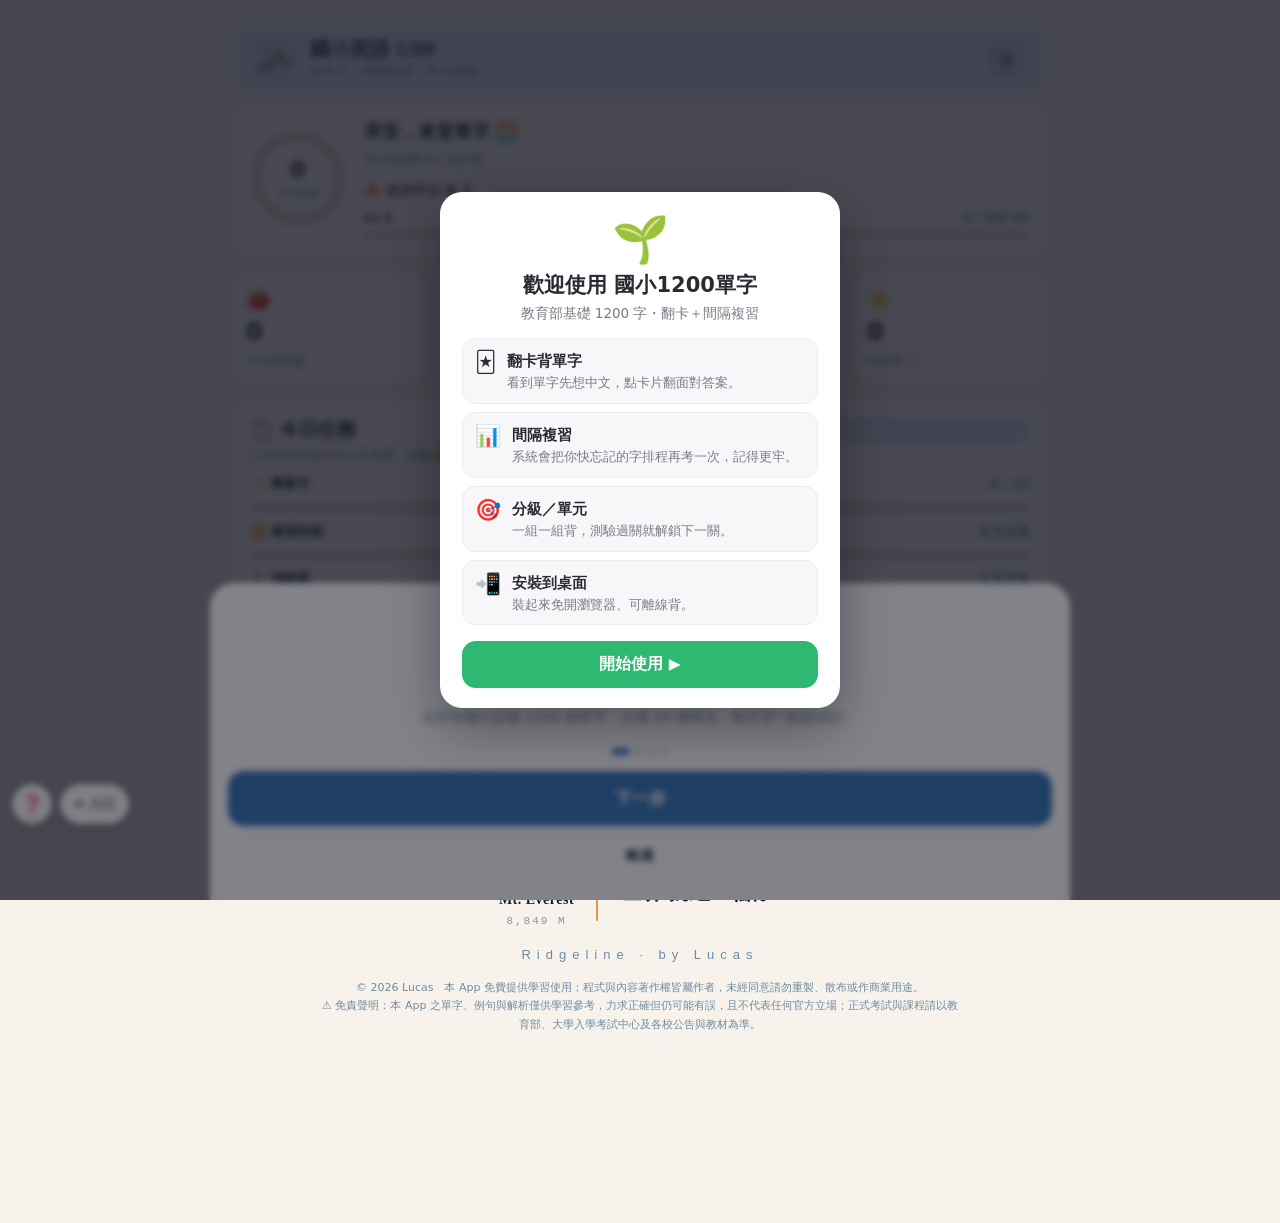
==== commit bdeab984: "deploy 901_english1200 from monorepo b091169949a3977e0eabb49660aad184a6678fac" ====
--- a/index.html
+++ b/index.html
@@ -4,29 +4,32 @@
 <meta charset="UTF-8">
 <meta http-equiv="Content-Security-Policy" content="default-src 'self'; script-src 'self' 'unsafe-inline'; style-src 'self' 'unsafe-inline'; img-src 'self' data: blob:; media-src 'self' blob:; connect-src https://eng-progress.fullmodel.workers.dev; base-uri 'none'">
 <meta name="viewport" content="width=device-width, initial-scale=1, viewport-fit=cover">
-<meta name="theme-color" content="#2eb872">
+<meta name="theme-color" content="#E6F1FB">
 <meta name="apple-mobile-web-app-capable" content="yes">
 <meta name="apple-mobile-web-app-status-bar-style" content="black-translucent">
 <meta name="apple-mobile-web-app-title" content="英語1200">
 <title>國小英語 1200 單字</title>
 <link rel="apple-touch-icon" href="apple-touch-icon.png">
+<link rel="icon" href="favicon.svg" type="image/svg+xml">
 <link rel="icon" href="icon-192.png">
 <link rel="manifest" href="manifest.json">
+<link rel="stylesheet" href="ridgeline-ui.css">
 <style>
 :root{
-  --accent:#ff6b6b; --accent-d:#e8504f; --accent-soft:#ffe5e5;
+  /* 稜線識別 · theme-sky（晴空）— 主色改用晴空藍，紙背＋岩藍墨；狀態色（綠/藍/琥珀）保留語意 */
+  --accent:#2E7BC4; --accent-d:#256AAD; --accent-soft:#D6E7F6;
   --green:#2eb872; --green-soft:#d8f5e6;
   --blue:#4d8df6; --blue-soft:#e1ecfe;
   --amber:#f5a623; --amber-soft:#fdeccd;
-  --bg:#f5f6f8; --card:#ffffff; --text:#222b38; --muted:#5f6b7a;
-  --line:#e8ebf0; --shadow:0 6px 22px rgba(40,50,70,.10);
+  --bg:#F7F3EC; --card:#FFFFFF; --text:#141E2B; --muted:#6E8BA3;
+  --line:#E4DDCE; --shadow:0 0 0 1px var(--line);   /* 扁平化：改為無模糊 1px 描邊（非陰影抬升） */
   --nav-h:64px; --radius:20px;
   --appw:560px;   /* 版面最大寬度，平板由 media query 放寬 */
 }
 html[data-theme="dark"]{
-  --bg:#11151c; --card:#1b212c; --text:#e8edf4; --muted:#8b96a8;
-  --line:#2a3340; --shadow:0 6px 22px rgba(0,0,0,.4);
-  --accent-soft:#3a2526; --green-soft:#16332a; --blue-soft:#1a2740; --amber-soft:#3a2f1a;
+  --bg:#141E2B; --card:#1B2838; --text:#EEF3F6; --muted:#8b96a8;
+  --line:#2A3A4E; --shadow:0 0 0 1px var(--line);
+  --accent-soft:#16344d; --green-soft:#16332a; --blue-soft:#1a2740; --amber-soft:#3a2f1a;
 }
 *{box-sizing:border-box;-webkit-tap-highlight-color:transparent}
 html,body{margin:0;padding:0;height:100%}
@@ -72,17 +75,17 @@
 .tile .ico{font-size:20px}
 
 /* big button */
-.btn{display:flex; align-items:center; justify-content:center; gap:8px; width:100%; padding:16px; border-radius:16px; font-size:17px; font-weight:700; background:var(--accent-d); color:#fff; box-shadow:0 6px 16px rgba(232,80,79,.35); transition:transform .08s}
+.btn{display:flex; align-items:center; justify-content:center; gap:8px; width:100%; padding:16px; border-radius:16px; font-size:17px; font-weight:700; background:var(--accent-d); color:#fff; transition:transform .08s}
 .btn:active{transform:scale(.97)}
 .btn.sec{background:var(--card); color:var(--text); box-shadow:var(--shadow)}
-.btn.green{background:var(--green); box-shadow:0 6px 16px rgba(46,184,114,.35)}
-.btn.blue{background:var(--blue); box-shadow:0 6px 16px rgba(77,141,246,.35)}
+.btn.green{background:var(--green)}
+.btn.blue{background:var(--blue)}
 .btn.sm{padding:11px; font-size:14px; border-radius:13px}
 
 /* chips */
 .chips{display:flex; gap:8px; flex-wrap:wrap; margin:4px 0}
 .chip{padding:8px 14px; border-radius:20px; background:var(--card); box-shadow:var(--shadow); font-size:14px; font-weight:600; color:var(--muted)}
-.chip.on{background:var(--accent); color:#fff; box-shadow:0 4px 12px rgba(255,107,107,.3)}
+.chip.on{background:var(--accent); color:#fff}
 
 /* flashcard */
 .deckbar{display:flex; align-items:center; justify-content:space-between; margin-bottom:10px; font-size:13px; color:var(--muted)}
@@ -90,7 +93,7 @@
 .flash{position:relative; width:100%; height:330px; transform-style:preserve-3d; transition:transform .5s cubic-bezier(.2,.8,.2,1); cursor:pointer}
 .flash.flip{transform:rotateY(180deg)}
 .face{position:absolute; inset:0; backface-visibility:hidden; -webkit-backface-visibility:hidden; border-radius:24px; background:var(--card); box-shadow:var(--shadow); display:flex; flex-direction:column; align-items:center; justify-content:center; padding:24px; text-align:center}
-.face.back{transform:rotateY(180deg); background:linear-gradient(160deg,var(--accent),var(--accent-d)); color:#fff}
+.face.back{transform:rotateY(180deg); background:var(--accent-d); color:#fff}
 .face .word{font-size:46px; font-weight:800; letter-spacing:.5px; word-break:break-word}
 .face .pos{margin-top:10px; padding:4px 12px; border-radius:14px; background:var(--accent-soft); color:var(--accent-d); font-size:13px; font-weight:700}
 .face.back .pos{background:rgba(255,255,255,.25); color:#fff}
@@ -259,7 +262,7 @@
 .qc-seg.grow button{flex:1}
 .qc-unit{border:none;background:var(--bg);border-radius:999px;padding:8px 14px;font-size:12.5px;font-weight:700;color:var(--text);cursor:pointer;flex:1;max-width:160px}
 .qc-seg button{border:none;background:none;font-size:13px;font-weight:700;color:var(--muted);padding:7px 12px;border-radius:999px;cursor:pointer;white-space:nowrap;transition:.15s}
-.qc-seg button.on{background:var(--accent);color:#fff;box-shadow:0 2px 8px rgba(255,107,107,.3)}
+.qc-seg button.on{background:var(--accent);color:#fff}
 .ob-dots{display:flex;gap:6px;justify-content:center;margin-bottom:16px}
 .ob-dot{width:7px;height:7px;border-radius:999px;background:var(--line);transition:.2s}
 .ob-dot.on{background:var(--accent);width:18px}
@@ -270,7 +273,7 @@
 .map-cell .u{font-size:17px}
 .map-cell .s{font-size:17px;margin-top:1px}
 .map-cell.locked{background:var(--bg);color:var(--muted);cursor:not-allowed;box-shadow:none}
-.map-cell.passed{background:linear-gradient(160deg,var(--green),#1c9c5e);color:#fff}
+.map-cell.passed{background:var(--green);color:#fff}
 .map-cell.open{outline:2px solid var(--accent);outline-offset:-2px}
 
 /* ===== M8 考試倒數/老師作業 banner ===== */
@@ -278,7 +281,7 @@
 .banner.exam{background:var(--blue-soft);color:var(--blue)}
 .banner.assign{background:var(--amber-soft);color:var(--accent-d);cursor:pointer}
 /* ===== 安裝到桌面按鈕 ===== */
-.install-btn{width:100%;display:flex;align-items:center;gap:10px;padding:13px 16px;border-radius:14px;font-size:15px;font-weight:800;background:var(--green);color:#fff;box-shadow:0 5px 16px rgba(46,184,114,.35);margin-bottom:12px;cursor:pointer;border:none;font-family:inherit}
+.install-btn{width:100%;display:flex;align-items:center;gap:10px;padding:13px 16px;border-radius:14px;font-size:15px;font-weight:800;background:var(--green);color:#fff;margin-bottom:12px;cursor:pointer;border:none;font-family:inherit}
 .install-btn span{font-size:18px}
 .install-btn.sec{background:var(--card);color:var(--text);box-shadow:var(--shadow)}
 .install-tip{background:var(--green-soft);color:var(--text);border-radius:14px;padding:14px 16px;font-size:14px;line-height:1.8;margin-bottom:12px}
@@ -289,7 +292,7 @@
 .units-grid{display:grid;grid-template-columns:repeat(2,1fr);gap:10px;padding:2px}
 .unit-card{border-radius:16px;padding:12px 13px;background:var(--card);box-shadow:var(--shadow);cursor:pointer}
 .unit-card.locked{background:var(--bg);color:var(--muted);cursor:not-allowed;box-shadow:none}
-.unit-card.passed{background:linear-gradient(160deg,var(--green),#1c9c5e);color:#fff}
+.unit-card.passed{background:var(--green);color:#fff}
 .unit-card.open{outline:2px solid var(--accent);outline-offset:-2px}
 .uc-top{display:flex;justify-content:space-between;align-items:center}
 .uc-n{font-size:15px;font-weight:800}
@@ -301,7 +304,7 @@
 .wb-u{font-size:10px;font-weight:700;color:var(--muted);margin-left:4px;vertical-align:middle}
 
 /* ===== 魔王字 ===== */
-.wb-item.boss{background:linear-gradient(90deg,rgba(232,80,79,.07),transparent);border-radius:10px;padding-left:6px}
+.wb-item.boss{background:color-mix(in srgb,var(--accent) 8%,transparent);border-radius:10px;padding-left:6px}
 .wb-item.boss .w{color:var(--accent-d)}
 
 /* ===== 拼字輸入題型 ===== */
@@ -357,17 +360,363 @@
   .face .word{ font-size:40px; }
   .face .zh{ font-size:30px; }
 }
+
+/* ===== 稜線識別：App Bar（首頁品牌列）＋ 頁尾簽名 ===== */
+.rl-appbar{border-radius:16px;margin:2px 0 6px}
+.rl-appbar .rl-glyph{width:30px;height:30px}
+.rl-appbar .rl-mark{background:color-mix(in srgb,var(--on) 12%,transparent)}
+.rl-appbar .ab-set{width:40px;height:40px;border-radius:12px;font-size:18px;display:flex;align-items:center;justify-content:center;flex:none;background:color-mix(in srgb,var(--on) 12%,transparent);color:var(--on)}
+.rl-signature{padding-bottom:calc(32px + env(safe-area-inset-bottom,0px) + 74px)}
+/* ===== 單字灌籃 PK 🏀🔥 ===== */
+.hoop-wrap{position:fixed;inset:0;z-index:1300;background:linear-gradient(180deg,#1e2740 0%,#141a29 55%,#0e131e 100%);display:none;flex-direction:column;color:#fff;overflow:hidden}
+.hoop-wrap.show{display:flex}
+.hoop-wrap.fire{background:linear-gradient(180deg,#3a1f16 0%,#2a1620 55%,#160d16 100%)}
+.hoop-inner{position:relative;flex:1;width:100%;max-width:var(--appw);margin:0 auto;display:flex;flex-direction:column;padding:env(safe-area-inset-top) 0 env(safe-area-inset-bottom)}
+.hoop-inner.shake{animation:hoopShake .4s}
+@keyframes hoopShake{0%,100%{transform:none}20%{transform:translate(-6px,3px)}40%{transform:translate(6px,-3px)}60%{transform:translate(-4px,2px)}80%{transform:translate(4px,-2px)}}
+.hoop-hud{display:flex;align-items:center;gap:8px;padding:10px 14px 2px;font-weight:800}
+.hoop-hud .hh{display:flex;align-items:center;gap:5px;font-size:14px}
+.hoop-hud .sp{flex:1}
+.hoop-close{width:34px;height:34px;border-radius:11px;background:rgba(255,255,255,.14);font-size:17px;color:#fff;display:flex;align-items:center;justify-content:center;flex:none}
+/* 記分板 PK */
+.hoop-scorebar{display:flex;align-items:stretch;gap:8px;padding:2px 12px 4px}
+.hoop-scorebar .side{flex:1;background:rgba(255,255,255,.07);border-radius:14px;padding:7px 6px;text-align:center;border:2px solid transparent;transition:.2s}
+.hoop-scorebar .side.you{border-color:rgba(77,141,246,.5)}
+.hoop-scorebar .side.opp{border-color:rgba(255,90,90,.4)}
+.hoop-scorebar .side.flash{transform:scale(1.06)}
+.hoop-scorebar .side.you.flash{box-shadow:0 0 16px rgba(77,141,246,.7)}
+.hoop-scorebar .side.opp.flash{box-shadow:0 0 16px rgba(255,90,90,.7)}
+.hoop-scorebar .sname{font-size:12.5px;opacity:.9;white-space:nowrap;overflow:hidden;text-overflow:ellipsis}
+.hoop-scorebar .sval{font-size:30px;font-weight:900;line-height:1.05}
+.hoop-scorebar .you .sval{color:#7fb0ff}
+.hoop-scorebar .opp .sval{color:#ff8a8a}
+.hoop-scorebar .vs{flex:none;display:flex;flex-direction:column;align-items:center;justify-content:center;font-size:11px;font-weight:800;color:#aab4c4;min-width:52px}
+.hoop-scorebar .vs b{font-size:15px;color:#fff}
+/* 手感能量條 */
+/* 氣勢條（你藍↔對手紅拉鋸）＋決勝時刻樣式 */
+.hoop-mo{height:8px;margin:4px 16px 2px;border-radius:6px;background:#ff5a5a;overflow:hidden;box-shadow:inset 0 0 4px rgba(0,0,0,.3)}
+.hoop-mo i{display:block;height:100%;width:50%;background:linear-gradient(90deg,#4d8df6,#7fb0ff);border-right:2px solid #fff;transition:width .45s ease-out}
+.hoop-wrap.clutch .hoop-scorebar .side{border-color:#ffcf5a}
+.hoop-wrap.clutch .hoop-scorebar .sval{animation:hoopBeat .8s ease-in-out infinite}
+@keyframes hoopBeat{0%,100%{transform:scale(1)}50%{transform:scale(1.12)}}
+.hoop-heat{position:relative;height:16px;margin:2px 16px 0;border-radius:10px;background:rgba(255,255,255,.1);overflow:hidden}
+.hoop-heat i{position:absolute;left:0;top:0;bottom:0;width:0;border-radius:10px;background:linear-gradient(90deg,#f5a623,#ff6a2a,#ff3d6e);transition:width .3s}
+.hoop-heat span{position:absolute;inset:0;display:flex;align-items:center;justify-content:center;font-size:10.5px;font-weight:800;text-shadow:0 1px 2px rgba(0,0,0,.5)}
+.hoop-court{position:relative;flex:1;display:flex;flex-direction:column;align-items:center;overflow:hidden}
+.hoop-rig{margin-top:2px;position:relative;filter:drop-shadow(0 6px 10px rgba(0,0,0,.35))}
+/* 對手反應泡泡 */
+.hoop-opp-av{position:absolute;top:6px;right:10px;text-align:center;z-index:7}
+.hoop-opp-av .av{font-size:38px;line-height:1;transition:transform .15s}
+.hoop-opp-av.react .av{transform:scale(1.25) rotate(-6deg)}
+.hoop-opp-av .bub{max-width:120px;margin-top:2px;padding:3px 8px;border-radius:12px;background:rgba(255,255,255,.92);color:#222;font-size:11px;font-weight:700;opacity:0;transform:translateY(-4px);transition:.2s}
+.hoop-opp-av .bub.show{opacity:1;transform:none}
+.hoop-fire{height:24px;margin:2px 0 0;font-weight:900;font-size:15px;color:#ff8a3c;opacity:0;transform:scale(.7);transition:.2s}
+.hoop-fire.on{opacity:1;transform:scale(1);text-shadow:0 0 14px rgba(255,120,40,.85);animation:firePulse .8s infinite}
+@keyframes firePulse{0%,100%{text-shadow:0 0 12px rgba(255,120,40,.8)}50%{text-shadow:0 0 22px rgba(255,90,40,1)}}
+/* 這球價值徽章 */
+.hoop-shot{margin:4px 0 0;padding:4px 14px;border-radius:16px;font-size:13.5px;font-weight:800;background:rgba(255,255,255,.14)}
+.hoop-shot.three{background:rgba(77,141,246,.28);color:#bcd6ff}
+.hoop-shot.dunk{background:linear-gradient(90deg,#ff6a2a,#ff3d6e);color:#fff;animation:firePulse .7s infinite}
+.hoop-prompt{text-align:center;margin:6px 16px 0}
+.hoop-prompt .pz{font-size:min(44px,11vw);font-weight:900;line-height:1.12;word-break:break-word}
+.hoop-prompt .pp{display:inline-block;margin-top:8px;padding:3px 12px;border-radius:14px;background:rgba(255,255,255,.15);font-size:12.5px;font-weight:700}
+.hoop-balls{display:flex;flex-wrap:wrap;gap:14px;justify-content:center;align-items:center;padding:14px 16px 22px;margin-top:auto}
+.hoop-ball{position:relative;min-width:92px;max-width:150px;padding:0 14px;height:92px;border-radius:50%;
+  background:radial-gradient(circle at 34% 28%,#ffab5c,#e8712a 68%,#bf5417);
+  color:#3a1c06;font-weight:800;font-size:17px;line-height:1.1;display:flex;align-items:center;justify-content:center;text-align:center;word-break:break-word;
+  box-shadow:0 8px 18px rgba(0,0,0,.42),inset -5px -7px 13px rgba(0,0,0,.18);transition:transform .1s,box-shadow .2s}
+.hoop-ball::before,.hoop-ball::after{content:"";position:absolute;inset:0;border-radius:50%;pointer-events:none}
+.hoop-ball::before{border-top:2px solid rgba(90,40,10,.45);border-bottom:2px solid rgba(90,40,10,.45);transform:scaleX(.5)}
+.hoop-ball::after{border-left:2px solid rgba(90,40,10,.45);border-right:2px solid rgba(90,40,10,.45);transform:scaleY(.6)}
+.hoop-ball:active{transform:scale(.92)}
+.hoop-ball.gone{opacity:0;pointer-events:none;transition:opacity .18s}
+.hoop-ball.correct{outline:4px solid #2eef8b;outline-offset:2px;box-shadow:0 0 18px rgba(46,239,139,.7)}
+
+/* ===== 🔫 三角洲部隊 · 單字射擊 ===== */
+.df-wrap{position:fixed;inset:0;z-index:1300;display:none;flex-direction:column;color:#e8efe0;overflow:hidden;
+  background:linear-gradient(180deg,#1a2417 0%,#131a12 45%,#0b0f0b 100%)}
+.df-wrap.show{display:flex}
+.df-wrap.fire{background:linear-gradient(180deg,#3a2411 0%,#2a1810 55%,#160d0a 100%)}
+.df-wrap.hit::after{content:"";position:absolute;inset:0;background:rgba(255,40,40,.28);pointer-events:none;animation:dfHit .36s ease-out}
+@keyframes dfHit{from{opacity:1}to{opacity:0}}
+.df-hud{display:flex;align-items:center;gap:8px;padding:calc(10px + env(safe-area-inset-top)) 14px 8px}
+.df-hud .ht{font-weight:900;letter-spacing:.5px;font-size:15px;color:#cfe0a8}
+.df-hud .sp{flex:1}
+.df-close,.df-arm{background:rgba(255,255,255,.1);border:none;color:#e8efe0;width:38px;height:34px;border-radius:9px;font-size:16px}
+.df-arm{width:auto;padding:0 12px;font-size:13px;font-weight:800;color:#ffd24d}
+.df-status{display:flex;align-items:center;gap:6px;padding:2px 14px 6px;font-size:12px;flex-wrap:wrap}
+.df-status .chip{background:rgba(0,0,0,.28);border:1px solid rgba(255,255,255,.08);border-radius:20px;padding:4px 10px;font-weight:700}
+.df-status .hp{font-size:13px;letter-spacing:1px}
+.df-status .gun{color:#cfe0a8}
+.df-ultwrap{position:relative;height:14px;border-radius:7px;background:rgba(255,255,255,.10);overflow:hidden;margin:2px 0 3px}
+.df-ultbar{height:100%;width:0;background:linear-gradient(90deg,#7a5bff,#c9a2ff,#ffd24d);transition:width .25s ease}
+.df-ulttxt{position:absolute;inset:0;display:flex;align-items:center;justify-content:center;font-size:10.5px;font-weight:800;color:#fff;text-shadow:0 1px 2px #000b;letter-spacing:.3px}
+.df-wrap.ultready .df-ultwrap{box-shadow:0 0 0 1.5px #ffd24d inset;animation:dfUltPulse 1s infinite}
+@keyframes dfUltPulse{0%,100%{filter:brightness(1)}50%{filter:brightness(1.35)}}
+.df-reticle.ultready{border-color:#ffd24d !important;box-shadow:0 0 14px rgba(255,210,77,.85) !important}
+.df-heat{margin:2px 14px 0;height:9px;border-radius:6px;background:rgba(255,255,255,.1);position:relative;overflow:hidden}
+.df-heat i{position:absolute;inset:0 auto 0 0;width:0;background:linear-gradient(90deg,#ffcf5a,#ff6a2a);transition:width .25s}
+.df-heat span{position:absolute;right:8px;top:-19px;font-size:11px;font-weight:800;color:#ffcf5a}
+.df-field{flex:1;position:relative;display:flex;flex-direction:column;min-height:0;padding:8px 14px 0}
+.df-advtrack{height:6px;border-radius:4px;background:rgba(255,255,255,.08);overflow:hidden;margin-bottom:6px}
+.df-advbar{height:100%;width:0;background:linear-gradient(90deg,#7bd36a,#ffcf5a 60%,#ff4d4d);border-radius:4px}
+/* 魔王 HUD */
+/* 魔王 HUD：垂直舞台（名稱／怪物／血條／階段） */
+.df-bosshud{display:flex;flex-direction:column;align-items:stretch;gap:6px;margin:0 2px 8px;padding:8px 10px;border-radius:12px;background:rgba(120,20,30,.28);border:1px solid rgba(255,90,90,.4)}
+.df-bossname{font-size:15px;font-weight:900;color:#ff9a9a;letter-spacing:2px;text-align:center;text-shadow:0 2px 8px #000}
+.df-bossphase{text-align:center;font-size:11px;font-weight:800;letter-spacing:2px;color:#ff9a9a;opacity:.85}
+.df-bossbar{height:18px;border-radius:9px;background:rgba(0,0,0,.5);overflow:hidden;border:1px solid rgba(255,255,255,.2);box-shadow:0 2px 10px #0007}
+.df-bossbar i{display:block;height:100%;width:100%;background:linear-gradient(90deg,#ff3d5e,#ff7a3c);transition:width .3s ease-out}
+/* 怪物本體（SVG） */
+.df-bosssprite{--coreCol:#39e0ff;position:relative;width:min(76vw,300px);height:210px;margin:4px auto 2px;font-size:0;filter:drop-shadow(0 8px 18px rgba(0,0,0,.7))}
+.df-bosssprite::before{content:"";position:absolute;inset:-8% 8%;z-index:0;border-radius:50%;background:radial-gradient(circle at 50% 40%,var(--coreCol) 0%,transparent 62%);opacity:.4;filter:blur(7px);transition:background .5s,opacity .5s}
+.df-bosssprite #bMon{position:relative;z-index:1}
+.df-bosssprite[data-phase="2"]{--coreCol:#ffc24a}
+.df-bosssprite[data-phase="3"]{--coreCol:#ff7a3c}
+.df-bosssprite[data-phase="4"]{--coreCol:#ff2f4b}
+.df-bosssprite #bEyeL,.df-bosssprite #bEyeR{opacity:0;transition:opacity .5s}
+.df-bosssprite:not([data-phase="1"]) #bEyeL,.df-bosssprite:not([data-phase="1"]) #bEyeR{opacity:1}
+.df-bosssprite #bMouth{opacity:0;transform:scaleY(0);transform-box:fill-box;transform-origin:top center;transition:.45s}
+.df-bosssprite[data-phase="3"] #bMouth,.df-bosssprite[data-phase="4"] #bMouth{opacity:1;transform:scaleY(1)}
+.df-bosssprite #bJawL,.df-bosssprite #bJawR{transform-box:fill-box;transform-origin:top center;transition:transform .5s}
+.df-bosssprite[data-phase="3"] #bJawL{transform:rotate(-9deg) translateX(-3px)}
+.df-bosssprite[data-phase="3"] #bJawR{transform:rotate(9deg) translateX(3px)}
+.df-bosssprite[data-phase="4"] #bJawL{transform:rotate(-20deg) translate(-6px,3px)}
+.df-bosssprite[data-phase="4"] #bJawR{transform:rotate(20deg) translate(6px,3px)}
+.df-bosssprite #bSpikes{transform-box:fill-box;transform-origin:center bottom;transform:scaleY(.55);transition:.5s}
+.df-bosssprite[data-phase="3"] #bSpikes,.df-bosssprite[data-phase="4"] #bSpikes{transform:scaleY(1.2)}
+.df-bosssprite[data-phase="4"] #bBody{filter:brightness(1.15) saturate(1.3)}
+.df-wrap.boss .df-intel{border-color:rgba(255,90,90,.5)}
+.df-wrap.bossrage{background:linear-gradient(180deg,#40140f 0%,#2a0f14 55%,#160b0d 100%)}
+.df-field.charge .df-advbar{background:#ff2f4b!important}
+.df-enemy.weakpt .df-word{border-color:#ffcf5a;background:rgba(255,207,90,.16)}
+.df-enemy.weakpt::after{content:"🎯";position:absolute;top:-6px;right:-4px;font-size:15px}
+.df-intel{text-align:center;margin:6px 0 2px}
+.df-intel .lb{font-size:11px;letter-spacing:3px;color:#8fa06a;font-weight:800}
+.df-intel .zh{font-size:30px;font-weight:900;margin-top:2px;text-shadow:0 2px 8px #000a}
+/* 魔王絕招那題的例句提示（絕境鷹架：撐過去順便學會這個字） */
+.df-ulthint{margin:6px auto 0;max-width:92%;font-size:12.5px;line-height:1.45;color:#ffe9b0;background:rgba(255,90,90,.14);border:1px solid rgba(255,140,90,.5);border-radius:8px;padding:5px 8px}
+.df-ulthint.hide{display:none}
+.df-ulthint b{color:#fff;background:rgba(255,255,255,.18);border-radius:4px;padding:0 6px}
+.df-wrap.ultready .df-heatwrap{box-shadow:0 0 0 2px #ffd24d inset}
+.df-intel .pos{display:inline-block;margin-top:4px;font-size:12px;color:#0d130a;background:#b7c98a;border-radius:12px;padding:2px 12px;font-weight:800}
+.df-enemies{display:flex;gap:var(--egap,12px);--egap:12px;justify-content:center;align-items:flex-end;flex-wrap:wrap;margin:auto 0;transform:translateY(-6%) scale(.92);will-change:transform}
+.df-enemies[data-n="4"]{--egap:9px}.df-enemies[data-n="5"]{--egap:7px}.df-enemies[data-n="6"]{--egap:6px}
+/* 逼近時的放大：敵人越多、放得越少，否則最外側會被切出畫面 */
+.df-enemies{--rush:1.14;--fit:.84;--wf:1}.df-enemies[data-n="4"]{--rush:1.08;--fit:.89;--wf:.88}.df-enemies[data-n="5"]{--rush:1.05;--fit:.915;--wf:.8}.df-enemies[data-n="6"]{--rush:1.03;--fit:.93;--wf:.74}
+/* --fit = 1/--rush：寬度先預留放大的餘裕，否則一列填滿容器後，逼近時一定被切出畫面 */
+/* 全身惡魔：單字在胸甲、頭部小＝瞄頭要技術 */
+/* 寬度依「這回合有幾隻」自動分配（--n 由 JS 設）：原本固定 min(30vw,116px) →
+   390px 手機上 4 隻就 460px 換行、5 隻 578px、6 隻(無盡成長) 696px 爆版，
+   而且 3 隻在「逼近」放大時就已經 424px 被切掉 —— 那正是最需要看清楚的一刻。 */
+.df-enemy{position:relative;background:none;border:none;display:block;padding:2px;cursor:pointer;width:min(116px, calc((100% * var(--fit,.877) - (var(--n,3) - 1) * var(--egap,12px)) / var(--n,3)))}
+.df-enemy .df-body{display:block;width:100%;height:auto;filter:drop-shadow(0 5px 7px #000b)}
+.df-enemy .df-face{cursor:crosshair}
+.df-enemy .df-word{position:absolute;left:50%;top:46%;transform:translate(-50%,-50%);font-size:calc(12.5px * var(--wf,1));font-weight:800;color:#0d130a;background:#e8efe0;border:1.5px solid #b7c98a;border-radius:6px;padding:2px 5px;white-space:normal;overflow-wrap:anywhere;line-height:1.12;max-width:94%;text-align:center;pointer-events:none;box-shadow:0 1px 3px #0008}
+/* 長單字自動縮字級：原本 nowrap+ellipsis 會把 responsibility 截成 respons… → 單字遊戲看不到字＝不能玩 */
+.df-enemy .df-word.w-long{font-size:calc(11px * var(--wf,1));padding:2px 4px}
+.df-enemy .df-word.w-xlong{font-size:calc(9.5px * var(--wf,1));padding:1px 3px;letter-spacing:-.2px}
+/* 🎯 瞄準系統 */
+#dfField{touch-action:none;user-select:none;-webkit-user-select:none}
+.df-aimhint{position:absolute;left:0;right:0;bottom:6px;text-align:center;font-size:11px;color:#8fa06a;pointer-events:none;transition:opacity .3s}
+.df-reticle{position:fixed;left:0;top:0;width:36px;height:36px;border:2.5px solid #7dff9e;border-radius:50%;
+  box-shadow:0 0 5px #000,0 0 9px rgba(125,255,158,.6);pointer-events:none;z-index:9;will-change:transform}
+.df-reticle::before{content:"";position:absolute;left:50%;top:50%;width:5px;height:5px;margin:-2.5px;border-radius:50%;background:#7dff9e;box-shadow:0 0 4px #000}
+.df-reticle::after{content:"";position:absolute;left:50%;top:-9px;width:2px;height:7px;margin-left:-1px;background:#7dff9e}
+.df-reticle.gasp{border-color:#ff5b6e !important;box-shadow:0 0 10px rgba(255,90,110,.7) !important}
+.df-reticle::after{content:"";position:absolute;left:50%;bottom:-9px;transform:translateX(-50%);width:26px;height:3px;border-radius:2px;background:linear-gradient(90deg,#7dff9e var(--air,100%),rgba(255,255,255,.18) var(--air,100%));pointer-events:none}
+.df-reticle.steady{border-color:#ffcf5a;box-shadow:0 0 5px #000,0 0 12px rgba(255,207,90,.85)}
+.df-reticle.steady::before,.df-reticle.steady::after{background:#ffcf5a}
+.df-reticle.sniper{width:28px;height:28px;border-width:1.5px}
+.df-scope{position:fixed;inset:0;pointer-events:none;z-index:8;
+  background:radial-gradient(circle 116px at var(--sx,50%) var(--sy,50%),rgba(80,255,150,.05) 0,transparent 58px,transparent 104px,rgba(4,9,7,.9) 116px)}
+.df-scope::after{content:"";position:fixed;inset:0;background:radial-gradient(circle 108px at var(--sx,50%) var(--sy,50%),rgba(70,255,150,.09) 0,transparent 108px);mix-blend-mode:screen}
+.df-enemy.lock{filter:drop-shadow(0 0 7px rgba(125,255,158,.9))}
+.df-enemy.lock .df-word{border-color:#7dff9e;box-shadow:0 0 11px rgba(125,255,158,.6)}
+.df-enemy.headlock .df-face{filter:drop-shadow(0 0 10px #ffcf5a) brightness(1.35)}
+.df-enemy.headlock::after{content:"◎";position:absolute;top:-6px;left:50%;transform:translateX(-50%);color:#ffcf5a;font-size:15px;font-weight:900;text-shadow:0 0 4px #000}
+/* 弱點核心：瞄準這個 ◎ 才吃重傷 */
+.df-enemy .df-core{position:absolute;top:24px;left:50%;transform:translate(-50%,-50%);color:#ffcf5a;font-size:22px;font-weight:900;
+  text-shadow:0 0 8px #ff5b2c,0 0 3px #000;animation:dfCoreP .8s infinite;z-index:3;pointer-events:auto}
+@keyframes dfCoreP{0%,100%{transform:translate(-50%,-50%) scale(1);opacity:.85}50%{transform:translate(-50%,-50%) scale(1.32);opacity:1}}
+/* 魔王招牌攻擊：干擾畫面（配合準星晃動 jam×2.1） */
+.df-jam{position:absolute;inset:0;pointer-events:none;z-index:6}
+.df-jam.hide{display:none}
+.df-jam.jam-signal{background:repeating-linear-gradient(0deg,rgba(90,255,160,.11) 0 2px,transparent 2px 5px);animation:dfJamFlik .11s steps(2) infinite}
+.df-jam.jam-magma{background:linear-gradient(0deg,rgba(255,70,20,.36),transparent 44%);animation:dfJamHeat 1.1s ease-in-out infinite}
+.df-jam.jam-void{background:radial-gradient(circle at 50% 42%,transparent 24%,rgba(2,4,8,.88) 78%)}
+/* 另外 8 隻魔王的招牌干擾（原本只有 signal/weaver/magma/void 有，其餘 8 隻蓄力時畫面毫無變化） */
+.df-jam.jam-fang{background:radial-gradient(circle at 50% 50%,transparent 52%,rgba(120,0,0,.66) 100%);animation:dfJamPulse .5s ease-in-out infinite}
+.df-jam.jam-maw{background:repeating-linear-gradient(115deg,rgba(20,4,30,.72) 0 14px,transparent 14px 46px);animation:dfJamCreep 1.5s linear infinite}
+.df-jam.jam-bone{background:repeating-linear-gradient(90deg,rgba(230,225,210,.16) 0 3px,transparent 3px 26px);animation:dfJamFlik .16s steps(2) infinite}
+.df-jam.jam-colossus{background:linear-gradient(0deg,transparent 60%,rgba(255,230,120,.32) 100%);animation:dfJamBolt .28s steps(3) infinite}
+.df-jam.jam-frost{background:radial-gradient(circle at 30% 20%,rgba(200,244,255,.5) 0 8%,transparent 9%),radial-gradient(circle at 74% 66%,rgba(200,244,255,.44) 0 11%,transparent 12%),linear-gradient(0deg,rgba(90,180,220,.34),transparent 62%);animation:dfJamHeat 1.4s ease-in-out infinite}
+.df-jam.jam-warchief{background:linear-gradient(0deg,rgba(60,120,30,.42),transparent 52%);animation:dfJamPulse .34s ease-in-out infinite}
+.df-jam.jam-chronos{background:conic-gradient(from 0deg at 50% 46%,rgba(120,230,200,.36) 0 12%,transparent 12% 50%,rgba(120,230,200,.36) 50% 62%,transparent 62%);animation:dfJamSpin 2.6s linear infinite}
+.df-jam.jam-lexicon{background:repeating-linear-gradient(0deg,rgba(220,180,80,.13) 0 1px,transparent 1px 4px),radial-gradient(circle at 50% 44%,transparent 30%,rgba(30,20,4,.7) 84%);animation:dfJamFlik .2s steps(2) infinite}
+@keyframes dfJamPulse{0%,100%{opacity:.5}50%{opacity:1}}
+@keyframes dfJamCreep{0%{background-position:0 0}100%{background-position:46px 0}}
+@keyframes dfJamBolt{0%,100%{opacity:.35}50%{opacity:.9}}
+@keyframes dfJamSpin{0%{transform:rotate(0)}100%{transform:rotate(360deg)}}
+.df-jam.jam-weaver{background:linear-gradient(135deg,rgba(34,16,50,.78) 0 15%,transparent 15%),linear-gradient(-135deg,rgba(34,16,50,.78) 0 15%,transparent 15%),linear-gradient(45deg,rgba(34,16,50,.6) 0 11%,transparent 11%),linear-gradient(-45deg,rgba(34,16,50,.6) 0 11%,transparent 11%)}
+@keyframes dfJamFlik{0%{opacity:.6}100%{opacity:1}}
+@keyframes dfJamHeat{0%,100%{transform:translateY(0)}50%{transform:translateY(-4px)}}
+/* 🎮 遊戲大廳選單（一個入口整合所有模式） */
+.df-menu{position:absolute;inset:0;z-index:7;display:flex;align-items:center;justify-content:center;padding:20px;background:rgba(8,11,8,.96)}
+.df-menu.hide{display:none}
+.df-menu-card{width:100%;max-width:320px;text-align:center}
+.df-menu-title{font-size:24px;font-weight:900;color:#cfe0a8}
+.df-menu-unit{font-family:ui-monospace,monospace;font-size:12px;color:#8fa06a;letter-spacing:2px;margin-top:2px}
+.df-menu-info{font-size:13px;color:#cfe0a8;margin:12px 0 18px;line-height:1.6}
+.df-menu-btn{display:block;width:100%;margin-top:10px;padding:14px;border:none;border-radius:14px;font-size:16px;font-weight:800;color:#fff;background:#6b7a3a;text-align:center}
+.df-menu-btn span{display:block;font-size:11px;font-weight:600;opacity:.8;margin-top:2px}
+.df-menu-btn.arm{background:#e8a72a;color:#231a05}
+.df-menu-btn.sec{background:rgba(255,255,255,.1)}
+.df-menu-btn.shura{background:linear-gradient(90deg,#5a1020,#8e1b2e);color:#ffd9dd;border:1px solid #ff5b6e;box-shadow:0 0 12px rgba(255,60,90,.35)}
+.df-menu-btn.shura span{color:#ffb0bb}
+.df-menu-btn:active{transform:scale(.97)}
+.df-enemy:active{transform:scale(.9)}
+.df-enemy.down{animation:dfDown .5s forwards}
+@keyframes dfDown{to{transform:translateY(40px) rotate(28deg) scale(.5);opacity:0}}
+.df-enemy.miss{animation:dfShake .4s}
+@keyframes dfShake{0%,100%{transform:translateX(0)}25%{transform:translateX(-8px)}75%{transform:translateX(8px)}}
+.df-enemy.reveal .df-word{background:#2eef8b;border-color:#2eef8b;box-shadow:0 0 16px rgba(46,239,139,.7)}
+.df-enemy.reveal .df-face{filter:drop-shadow(0 0 10px #2eef8b)}
+/* (重複定義已移除：top:46% 會讓金色◎壓在答案單字上,看不到字) */
+.df-gunbar{position:relative;height:108px;padding:0 0 calc(6px + env(safe-area-inset-bottom))}
+.df-gunhold{position:absolute;left:50%;bottom:10px;width:210px;height:104px;margin-left:-86px;transform:rotate(-40deg);transform-origin:66% 84%}
+.df-gunhold #dfGunSvg{display:block;width:100%;height:100%;filter:drop-shadow(0 3px 5px rgba(0,0,0,.55))}
+.df-gunbar .gn{position:absolute;right:14px;bottom:16px;font-size:12px;font-weight:800;color:#cfe0a8;background:rgba(0,0,0,.32);border:1px solid rgba(255,255,255,.1);border-radius:20px;padding:4px 11px}
+.df-fx{position:fixed;inset:0;pointer-events:none;z-index:8;overflow:hidden}
+.df-enemy.df-kill{animation:dfKill .42s forwards;pointer-events:none}
+@keyframes dfKill{0%{transform:translateY(0) rotate(0)}16%{transform:translate(calc(var(--kx,0px)*.18),-9px) rotate(calc(var(--kr,0deg)*.2))}100%{transform:translate(var(--kx,0px),52px) rotate(var(--kr,36deg)) scale(.5);opacity:0;filter:grayscale(1) brightness(.35)}}
+.df-burst{position:absolute;left:50%;top:38%;transform:translate(-50%,-50%) scale(.4);font-size:26px;font-weight:900;color:#ffcf5a;
+  text-shadow:0 2px 10px #000;opacity:0;pointer-events:none;white-space:nowrap}
+.df-burst.go{animation:dfBurst 1s ease-out}
+@keyframes dfBurst{0%{opacity:0;transform:translate(-50%,-50%) scale(.4)}20%{opacity:1;transform:translate(-50%,-50%) scale(1.1)}80%{opacity:1}100%{opacity:0;transform:translate(-50%,-90%) scale(1)}}
+.df-pop{position:absolute;left:50%;top:44%;transform:translateX(-50%);font-size:24px;font-weight:900;pointer-events:none;text-shadow:0 2px 8px #000}
+.df-pop.big{font-size:32px}
+/* 結算 */
+.df-result{position:absolute;inset:0;z-index:5;display:flex;flex-direction:column;align-items:center;justify-content:center;gap:8px;
+  padding:22px;text-align:center;background:rgba(8,11,8,.92)}
+.df-result .rico{font-size:64px}
+.df-result .rtier{font-size:22px;font-weight:900;color:#ffcf5a}
+.df-result .rscore{font-size:16px;margin-top:4px}
+.df-result .rsub{font-size:13px;color:#b7c98a;margin-top:2px}
+.df-result .rbtns{margin-top:16px;display:flex;flex-direction:column;gap:10px;width:100%;max-width:280px}
+.df-btn{background:#6b7a3a;color:#fff;border:none;border-radius:12px;padding:13px;font-size:15px;font-weight:800}
+.df-btn.sec{background:rgba(255,255,255,.12)} .df-btn.amber{background:#e8a72a;color:#231a05}
+/* 軍械庫 */
+.df-armory{position:absolute;inset:0;z-index:6;background:rgba(8,11,8,.96);display:flex;flex-direction:column;padding:calc(12px + env(safe-area-inset-top)) 16px 16px}
+.df-armory.hide{display:none}
+.df-armtop{display:flex;align-items:center;gap:10px;margin-bottom:10px}
+.df-armtop h3{margin:0;font-size:18px;font-weight:900;color:#cfe0a8;flex:1}
+.df-armtop .med{font-weight:900;color:#ffd24d}
+.df-armlist{flex:1;overflow:auto;display:flex;flex-direction:column;gap:10px}
+.df-gun{display:flex;align-items:center;gap:12px;background:rgba(255,255,255,.05);border:1px solid rgba(255,255,255,.1);border-radius:14px;padding:12px}
+.df-gun.on{border-color:#ffcf5a;background:rgba(255,207,90,.1)}
+.df-gicon{width:64px;height:34px;flex:none;display:flex;align-items:center}
+.df-gicon svg{width:100%;height:100%}
+.df-ginfo{flex:1;min-width:0}
+.df-gname{font-weight:800}
+.df-gdesc{font-size:12px;color:#9fb072;margin-top:2px;letter-spacing:1px}
+.df-armbtn{background:#6b7a3a;color:#fff;border:none;border-radius:10px;padding:9px 14px;font-size:13px;font-weight:800;white-space:nowrap}
+.df-armbtn.lock{background:rgba(255,255,255,.1);color:#8a9670}
+.df-godb{background:linear-gradient(90deg,#ffd24d,#ff9a3c);color:#241a04;font-size:10px;font-weight:900;padding:1px 5px;border-radius:4px;letter-spacing:.5px}
+.df-eq{color:#ffcf5a;font-weight:800;font-size:13px;white-space:nowrap}
+/* 軍械庫：等級/槽徽章 + 單槍詳情（升級＋改裝） */
+.df-lvb{font-size:11px;font-weight:800;color:#ffcf5a;background:rgba(255,207,90,.14);border-radius:8px;padding:1px 6px;margin-left:4px}
+.df-slb{font-size:11px;color:#9fb072}
+.df-upbtn{width:100%;background:linear-gradient(90deg,#5a8a3a,#7bb04a);color:#fff;border:none;border-radius:12px;padding:12px;font-size:14px;font-weight:800}
+.df-upbtn.lock{background:rgba(255,255,255,.1);color:#8a9670}
+.df-maxed{text-align:center;color:#ffcf5a;font-weight:800;padding:10px;font-size:13px}
+.df-gdtop{display:flex;align-items:center;gap:12px;background:rgba(255,255,255,.05);border-radius:14px;padding:12px;margin-bottom:10px}
+.df-gdicon{width:96px;height:48px;flex:none;display:flex;align-items:center}.df-gdicon svg{width:100%;height:100%}
+.df-gdname{font-weight:900;font-size:16px}
+.df-gddmg{font-size:12px;color:#cfe0a8;margin-top:4px;letter-spacing:1px}
+.df-gdup{margin-bottom:12px}
+.df-gdslabel{font-size:12px;color:#9fb072;font-weight:800;margin-bottom:6px}
+.df-slots{display:grid;grid-template-columns:repeat(5,1fr);gap:6px}
+.df-slot{background:rgba(255,255,255,.05);border:1px solid rgba(255,255,255,.1);border-radius:10px;padding:8px 4px;text-align:center;cursor:pointer;min-width:0}
+.df-slot.lk{opacity:.45;cursor:default}
+.df-slot.has{border-color:#ffcf5a;background:rgba(255,207,90,.1)}
+.df-slk{font-size:11px;color:#9fb072;font-weight:800}
+.df-slv{font-size:11px;margin-top:3px;overflow:hidden;text-overflow:ellipsis;white-space:nowrap}
+.df-attbox{margin-top:10px;background:rgba(0,0,0,.25);border-radius:12px;padding:10px}
+.df-atbh{font-size:12px;font-weight:800;color:#cfe0a8;margin-bottom:6px}
+.df-attrow{display:flex;align-items:center;gap:8px;padding:8px 4px;border-bottom:1px solid rgba(255,255,255,.06)}
+.df-attrow.on{background:rgba(255,207,90,.08);border-radius:8px}
+.df-attrow>div:first-child{flex:1;min-width:0}
+.df-atn{font-weight:800;font-size:13px}
+.df-atd{font-size:11px;color:#9fb072}
+/* v3：圖鑑/星級/精通/絕招/分岔/皮膚 */
+.df-dex{text-align:center;font-size:12px;font-weight:800;color:#cfe0a8;background:rgba(255,255,255,.05);border-radius:10px;padding:6px;margin-bottom:8px}
+.df-star{font-size:11px;letter-spacing:-1px}
+.df-mlb{font-size:11px;font-weight:800;color:#c07af0;background:rgba(192,122,240,.14);border-radius:8px;padding:1px 6px}
+.df-gun.lk{opacity:.62}
+.df-mbox{background:rgba(255,255,255,.05);border-radius:12px;padding:10px;margin-bottom:10px}
+.df-mrow{display:flex;justify-content:space-between;font-size:12px;font-weight:800;color:#cfe0a8;margin-bottom:5px}
+.df-mnext{color:#9fb072;font-weight:600}
+.df-mbar{height:8px;border-radius:5px;background:rgba(0,0,0,.35);overflow:hidden}
+.df-mbar i{display:block;height:100%;background:linear-gradient(90deg,#c07af0,#ffcf5a);transition:width .3s}
+.df-sig{margin-top:8px;font-size:12px;font-weight:700;color:#8a9670;background:rgba(0,0,0,.2);border-radius:8px;padding:7px 9px;line-height:1.5}
+.df-sig.on{color:#ffcf5a;background:rgba(255,207,90,.1)}
+.df-paths{display:flex;gap:8px;margin-bottom:10px}
+.df-pathb{flex:1;background:rgba(255,255,255,.06);border:1px solid rgba(255,255,255,.12);border-radius:12px;padding:10px;color:#e8efe0;font-size:13px;font-weight:800;line-height:1.5}
+.df-pathb small{font-weight:500;color:#9fb072;font-size:10.5px}
+.df-skins{display:flex;flex-wrap:wrap;gap:8px;margin-bottom:8px}
+.df-skin{display:flex;flex-direction:column;align-items:center;gap:3px;cursor:pointer;width:56px}
+.df-skin.lk{opacity:.5}
+.df-skin.on .df-swatch{border-color:#ffcf5a;box-shadow:0 0 10px rgba(255,207,90,.6)}
+.df-swatch{width:40px;height:24px;border-radius:7px;border:2px solid rgba(255,255,255,.2)}
+.df-skname{font-size:10px;color:#9fb072}
+.hide{display:none}
+.hoop-fly{position:absolute;left:0;top:0;width:52px;height:52px;border-radius:50%;
+  background:radial-gradient(circle at 34% 28%,#ffab5c,#e8712a 68%,#bf5417);
+  box-shadow:0 6px 14px rgba(0,0,0,.45),inset -4px -5px 9px rgba(0,0,0,.2);z-index:8;pointer-events:none;display:none}
+.hoop-fly.show{display:block}
+.hoop-pop{position:absolute;font-weight:900;font-size:26px;z-index:9;pointer-events:none;text-shadow:0 2px 6px rgba(0,0,0,.55)}
+#hoopNet{transform-box:fill-box;transform-origin:top center}
+#hoopNet.swish{animation:netSwish .5s ease}
+@keyframes netSwish{0%,100%{transform:none}25%{transform:translateY(3px) scaleY(1.16)}60%{transform:translateY(-2px) scaleY(.9)}}
+.hoop-rig.clank{animation:rimClank .32s}
+@keyframes rimClank{0%,100%{transform:none}30%{transform:translateX(-4px) rotate(-2deg)}70%{transform:translateX(4px) rotate(2deg)}}
+.hoop-result{position:absolute;inset:0;display:flex;flex-direction:column;align-items:center;justify-content:center;text-align:center;padding:24px;background:rgba(10,14,22,.95);z-index:20}
+.hoop-result .rico{font-size:74px;line-height:1;animation:hoopPopIn .4s cubic-bezier(.2,1.4,.5,1)}
+@keyframes hoopPopIn{from{transform:scale(.3);opacity:0}to{transform:scale(1);opacity:1}}
+.hoop-result .rtier{font-size:25px;font-weight:900;margin-top:8px}
+.hoop-result .rscore{font-size:19px;color:#ffcf5c;font-weight:800;margin-top:12px}
+.hoop-result .rsub{color:#aab4c4;margin-top:6px;font-size:14px}
+.hoop-result .rbtns{width:100%;max-width:320px;margin-top:24px;display:flex;flex-direction:column;gap:10px}
+.hoop-btn{padding:15px;border-radius:15px;font-size:16px;font-weight:800;color:#fff;background:#e8712a;box-shadow:0 6px 16px rgba(232,113,42,.4)}
+.hoop-btn:active{transform:scale(.97)}
+.hoop-btn.sec{background:rgba(255,255,255,.14);box-shadow:none}
+.hoop-pop.big{font-size:38px}
+.hoop-fly.dunk{width:60px;height:60px}
+.hoop-fly.trail{box-shadow:0 6px 14px rgba(0,0,0,.45),inset -4px -5px 9px rgba(0,0,0,.2),0 0 26px 6px rgba(255,110,40,.7)}
+.hoop-result .rpk{font-size:34px;font-weight:900;margin-top:10px;letter-spacing:1px}
+.hoop-result .rpk .yv{color:#7fb0ff}
+.hoop-result .rpk .ov{color:#ff8a8a}
+.hoop-result .rpk .cln{color:#8b96a8;margin:0 8px}
+.hoop-burst{position:absolute;left:50%;top:40%;transform:translate(-50%,-50%) scale(.4);font-size:44px;font-weight:900;color:#ff6a2a;text-shadow:0 0 20px rgba(255,90,40,.9);z-index:12;pointer-events:none;opacity:0}
+.hoop-burst.go{animation:burstIn 1s ease}
+@keyframes burstIn{0%{opacity:0;transform:translate(-50%,-50%) scale(.3)}25%{opacity:1;transform:translate(-50%,-50%) scale(1.15)}70%{opacity:1;transform:translate(-50%,-50%) scale(1)}100%{opacity:0;transform:translate(-50%,-50%) scale(1.1)}}
 </style>
 </head>
-<body>
+<body class="theme-sky">
 <div id="app">
 
   <!-- ===== HOME ===== -->
   <section class="view active" id="view-home">
-    <div class="topbar">
-      <div class="title">📚 國小英語 1200</div>
-      <button class="icon-btn" onclick="openSettings()">⚙️</button>
-    </div>
+    <header class="rl-appbar">
+      <span class="rl-mark"><svg class="rl-glyph" viewBox="0 0 64 64" width="30" height="30" fill="none"><path d="M0 54 L8 48 L14 51 L22 38 L26 42 L36 14 L46 34 L61 44" fill="none" stroke="currentColor" stroke-width="4.4" stroke-linejoin="round" stroke-linecap="round"/><path d="M31.3 27.2 L36 14 L38.7 19.4" fill="none" stroke="#DE9A45" stroke-width="4.4" stroke-linejoin="round" stroke-linecap="round"/></svg></span>
+      <div>
+        <div class="rl-title">國小英語 1200</div>
+        <div class="rl-sub">背單字・間隔複習・單元闖關</div>
+      </div>
+      <span class="rl-spacer"></span>
+      <button class="ab-set" onclick="openSettings()" aria-label="設定">⚙️</button>
+    </header>
 
     <div class="panel">
       <div class="ring-wrap">
@@ -382,7 +731,7 @@
           <div id="greet" style="font-size:18px;font-weight:800">嗨，準備好了嗎？</div>
           <div class="muted" id="goalText" style="font-size:14px;margin-top:4px">今日目標 0 / 20 張</div>
           <div id="streakRow" style="margin-top:10px;font-size:14px">🔥 連續學習 <b id="streakHome">0</b> 天</div>
-          <div style="margin-top:8px"><div style="display:flex;justify-content:space-between;font-size:12px;font-weight:700"><span id="lvText">Lv 1</span><span id="xpText" class="muted">0 / 200 XP</span></div><div class="progress-line" style="margin:4px 0 0;height:7px"><i id="xpBar" style="width:0%;background:linear-gradient(90deg,var(--amber),var(--accent))"></i></div></div>
+          <div style="margin-top:8px"><div style="display:flex;justify-content:space-between;font-size:12px;font-weight:700"><span id="lvText">Lv 1</span><span id="xpText" class="muted">0 / 200 XP</span></div><div class="progress-line" style="margin:4px 0 0;height:7px"><i id="xpBar" style="width:0%;background:var(--accent)"></i></div></div>
         </div>
       </div>
     </div>
@@ -597,12 +946,164 @@
         <button class="btn sm" style="flex:1" onclick="startUnitLearn(udCur)">📖 學習這單元</button>
         <button class="btn sm sec" style="flex:1" onclick="startUnitChallenge(udCur)">📝 測驗驗收</button>
       </div>
+      <button class="btn sm" style="margin-top:8px;background:#e8712a;box-shadow:0 6px 16px rgba(232,113,42,.35)" onclick="startHoop(udCur)">🏀 單字灌籃 PK（小遊戲）</button>
+      <button class="btn sm" style="margin-top:8px;background:#6b7a3a;box-shadow:0 6px 16px rgba(107,122,58,.35)" onclick="openDelta(udCur)">🔫 三角洲部隊（任務／無盡／Boss Rush）</button>
     </div>
     <div class="panel">
       <h3 style="margin-bottom:6px">單字清單（<span id="udCount">50</span>）</h3>
       <div id="udList"></div>
     </div>
   </section>
+
+  <!-- ===== 單字灌籃 PK 🏀🔥 ===== -->
+  <div class="hoop-wrap" id="hoopWrap">
+    <div class="hoop-inner" id="hoopInner">
+      <div class="hoop-hud">
+        <div class="hh">🏀 單字灌籃 PK・<span id="hoopUnit">Unit</span></div>
+        <div class="sp"></div>
+        <button class="hoop-close" onclick="closeHoop()" aria-label="關閉">✕</button>
+      </div>
+      <div class="hoop-scorebar">
+        <div class="side you" id="hoopYouSide"><div class="sname">🧑 你</div><div class="sval" id="hoopYou">0</div></div>
+        <div class="vs">回合 <b><span id="hoopRound">1</span>/<span id="hoopTotal">10</span></b><span>VS</span></div>
+        <div class="side opp" id="hoopOppSide"><div class="sname" id="hoopOppName">對手</div><div class="sval" id="hoopOpp">0</div></div>
+      </div>
+      <div class="hoop-mo"><i id="hoopMoFill"></i></div>
+      <div class="hoop-heat"><i id="hoopHeat"></i><span id="hoopHeatTxt">手感 0</span></div>
+      <div class="hoop-court">
+        <div class="hoop-opp-av" id="hoopOppAv"><div class="av" id="hoopOppEmoji">🐒</div><div class="bub" id="hoopOppBub"></div></div>
+        <div class="hoop-rig" id="hoopRig">
+          <svg width="156" height="118" viewBox="0 0 156 118" aria-hidden="true">
+            <rect x="48" y="4" width="60" height="40" rx="4" fill="#eef2f8" stroke="#c9d2e0" stroke-width="2"/>
+            <rect x="66" y="14" width="24" height="18" fill="none" stroke="#e8712a" stroke-width="3"/>
+            <g id="hoopNet" stroke="rgba(255,255,255,.7)" stroke-width="1.4" fill="none">
+              <path d="M50,53 L63,96"/><path d="M60,53 L67,96"/><path d="M69,53 L72,96"/><path d="M78,53 L78,96"/><path d="M87,53 L84,96"/><path d="M96,53 L89,96"/><path d="M106,53 L93,96"/>
+              <path d="M54,68 Q78,74 102,68"/><path d="M59,84 Q78,90 97,84"/>
+            </g>
+            <ellipse id="hoopRim" cx="78" cy="53" rx="30" ry="7.5" fill="none" stroke="#ff6a2a" stroke-width="5"/>
+          </svg>
+        </div>
+        <div class="hoop-fire" id="hoopFire"></div>
+        <div class="hoop-shot" id="hoopShot"></div>
+        <div class="hoop-prompt">
+          <div class="pz" id="hoopZh">—</div>
+          <span class="pp" id="hoopPos"></span>
+        </div>
+        <div class="hoop-balls" id="hoopBalls"></div>
+        <div class="hoop-fly" id="hoopFly"></div>
+        <div class="hoop-burst" id="hoopBurst"></div>
+      </div>
+      <div class="hoop-result hide" id="hoopResult">
+        <div class="rico" id="hoopRico">🏀</div>
+        <div class="rtier" id="hoopTier"></div>
+        <div class="rpk" id="hoopRpk"></div>
+        <div class="rscore" id="hoopRscore"></div>
+        <div class="rsub" id="hoopRsub"></div>
+        <div class="rbtns">
+          <button class="hoop-btn" onclick="hoopAgain()">🏀 再打一場</button>
+          <button class="hoop-btn sec" onclick="closeHoop()">回單元 📚</button>
+        </div>
+      </div>
+    </div>
+  </div>
+
+  <!-- ===== 🔫 三角洲部隊 · 單字射擊 ===== -->
+  <div class="df-wrap" id="dfWrap">
+    <div class="df-hud">
+      <span class="ht">🔫 三角洲部隊・<span id="dfUnit">Unit</span></span>
+      <span class="sp"></span>
+      <button class="df-arm" onclick="dfOpenArmory()">🏅 軍械庫</button>
+      <button class="df-close" onclick="closeDelta()" aria-label="關閉">✕</button>
+    </div>
+    <div class="df-status">
+      <span class="chip hp" id="dfHp">❤️❤️❤️❤️</span>
+      <span class="chip" id="dfWaveChip">波次 <b id="dfWave">1</b>/<b id="dfWaveTot">15</b></span>
+      <span class="chip">擊倒 <b id="dfKills">0</b></span>
+      <span class="chip">得分 <b id="dfScore">0</b></span>
+      <span class="chip">🏅 <b id="dfMedals">0</b></span>
+      <span class="chip">🔧 <b id="dfMods">0</b></span>
+    </div>
+    <div class="df-ultwrap"><i class="df-ultbar" id="dfUltBar"></i><span class="df-ulttxt" id="dfUltTxt"></span></div>
+    <div class="df-heat"><i id="dfHeat"></i><span id="dfHeatTxt">連擊 0</span></div>
+    <div class="df-field" id="dfField">
+      <div class="df-advtrack"><div class="df-advbar" id="dfAdvBar"></div></div>
+      <div class="df-bosshud hide" id="dfBossHud">
+        <div class="df-bossname" id="dfBossName">訊噪魔王 · SIGNAL TYRANT</div>
+        <div class="df-bosssprite" id="dfBossSprite" data-phase="1"></div>
+        <div class="df-bossbar"><i id="dfBossFill"></i></div>
+        <div class="df-bossphase" id="dfBossPhase">PHASE 1 · 甦醒</div>
+      </div>
+      <div class="df-intel">
+        <div class="lb">TARGET · 目標情報</div>
+        <div class="zh" id="dfZh">—</div>
+        <span class="pos" id="dfPos"></span>
+        <div class="df-ulthint hide" id="dfUltHint"></div>
+      </div>
+      <div class="df-enemies" id="dfEnemies"></div>
+      <div class="df-jam hide" id="dfJam"></div>
+      <div class="df-burst" id="dfBurst"></div>
+      <div class="df-aimhint" id="dfAimHint">👆 拖動準星瞄準 · 停住不動→屏息(準星變金色最穩) · 放開開槍 · 瞄頭=爆頭</div>
+    </div>
+    <div class="df-reticle hide" id="dfReticle"></div>
+    <div class="df-scope hide" id="dfScope"></div>
+    <div class="df-gunbar">
+      <div class="df-gunhold"><div id="dfGunSvg"></div></div>
+      <span class="gn" id="dfGunName">M9 手槍</span>
+    </div>
+    <div class="df-fx" id="dfFx"></div>
+
+    <!-- 遊戲大廳選單（一個入口整合所有模式） -->
+    <div class="df-menu hide" id="dfMenu">
+      <div class="df-menu-card">
+        <div class="df-menu-title">🔫 三角洲部隊</div>
+        <div class="df-menu-unit" id="dfMenuUnit">Unit 1</div>
+        <div class="df-menu-info" id="dfMenuInfo"></div>
+        <button class="df-menu-btn task" onclick="dfDunMap()" style="background:linear-gradient(90deg,#5b3b7a,#8e3b52)">🚪 單字地下城 <span id="dfDunInfo">每座一個魔王・跨全部已學單元</span></button>
+        <button class="df-menu-btn task" onclick="dfMenuStart('task')">🎯 任務模式 <span>本單元 15 波 ＋ 魔王戰（練功）</span></button>
+        <button class="df-menu-btn" id="dfMenuEndless" onclick="dfMenuStart('endless')">♾️ 無盡模式</button>
+        <button class="df-menu-btn" id="dfMenuRush" onclick="dfMenuStart('rush')">👹 Boss Rush</button>
+        <button class="df-menu-btn arm" onclick="dfOpenArmory()">🏅 軍械庫 · 升級 / 換槍</button>
+        <button class="df-menu-btn sec" id="dfMenuShura" onclick="dfToggleShura()">☠️ 修羅模式</button>
+        <button class="df-menu-btn sec" onclick="closeDelta()">← 回單元</button>
+      </div>
+    </div>
+
+    <!-- 結算 -->
+    <div class="df-result hide" id="dfResult">
+      <div class="rico" id="dfRico">🏅</div>
+      <div class="rtier" id="dfRtier"></div>
+      <div class="rscore" id="dfRscore"></div>
+      <div class="rsub" id="dfRsub"></div>
+      <div class="rbtns">
+        <button class="df-btn" onclick="dfAgain()">🔫 再打一場</button>
+        <button class="df-btn amber" onclick="dfOpenArmory()">🏅 軍械庫升級</button>
+        <button class="df-btn sec" onclick="closeDelta()">回單元 📚</button>
+      </div>
+    </div>
+
+    <!-- 🚪 地下城地圖 -->
+    <div class="df-armory hide" id="dfDunWrap">
+      <div class="df-armtop">
+        <h3 id="dfDunTitle">🚪 單字地下城</h3>
+        <span class="med" id="dfDunRank">🎖</span>
+        <button class="df-close" onclick="dfDunClose()" aria-label="關閉">✕</button>
+      </div>
+      <div class="df-armlist" id="dfDunList"></div>
+      <div style="font-size:11px;color:#8a9670;text-align:center;margin-top:8px">每座一個魔王 · 出題跨你「所有已學過的單元」+弱點加權 · 軍階靠學英文升</div>
+    </div>
+
+    <!-- 軍械庫 -->
+    <div class="df-armory hide" id="dfArmory">
+      <div class="df-armtop">
+        <h3 id="dfArmTitle">🏅 軍械庫</h3>
+        <span class="med">🏅 <span id="dfArmMedals">0</span>　🔧 <span id="dfArmMods">0</span>　⭐ <span id="dfArmCores">0</span></span>
+        <button class="df-close" onclick="dfArmBack()" aria-label="關閉">✕</button>
+      </div>
+      <div class="df-armlist" id="dfArmList"></div>
+      <div id="dfGunDetail" class="hide"></div>
+      <div id="dfArmHint" style="font-size:11px;color:#8a9670;text-align:center;margin-top:8px">🏅 勳章解鎖新槍 · 🔧 改裝點升級改裝 · 點卡片可升級/改裝</div>
+    </div>
+  </div>
 
   <!-- ===== NAV ===== -->
   <nav class="nav">
@@ -613,6 +1114,16 @@
     <button id="nav-wrong" aria-label="錯題" onclick="go('wrong')"><span class="ni">🔁</span>錯題</button>
     <button id="nav-stats" aria-label="統計" onclick="go('stats')"><span class="ni">📊</span>統計</button>
   </nav>
+
+  <footer class="rl-signature">
+    <div class="rl-sig-row">
+      <span class="rl-mkcol" style="display:inline-flex;flex-direction:column;align-items:center;gap:3px"><svg class="rl-sig-glyph" viewBox="0 0 64 64" width="66" height="34" fill="none"><path d="M0 54 L8 48 L14 51 L22 38 L26 42 L36 14 L46 34 L61 44" fill="none" stroke="currentColor" stroke-width="4.4" stroke-linejoin="round" stroke-linecap="round"/><path d="M31.3 27.2 L36 14 L38.7 19.4" fill="none" stroke="#DE9A45" stroke-width="4.4" stroke-linejoin="round" stroke-linecap="round"/></svg><span style="font-family:'Noto Serif TC',serif;font-size:14px;font-weight:600;letter-spacing:.5px;color:currentColor">Mt. Everest</span><span style="font-family:'IBM Plex Mono',monospace;font-size:11px;letter-spacing:2px;color:#8794a3">8,849 M</span></span>
+      <span class="rl-sig-rule" style="height:88px"></span>
+      <p class="rl-sig-quote">多學一句英文，<br>世界就近一點。</p>
+    </div>
+    <p class="rl-sig-by">Ridgeline · by Lucas</p>
+    <p style="font-size:11px;line-height:1.7;color:var(--muted);max-width:640px;margin:14px auto 0">© 2026 Lucas　本 App 免費提供學習使用；程式與內容著作權皆屬作者，未經同意請勿重製、散布或作商業用途。<br>⚠️ 免責聲明：本 App 之單字、例句與解析僅供學習參考，力求正確但仍可能有誤，且不代表任何官方立場；正式考試與課程請以教育部、大學入學考試中心及各校公告與教材為準。</p>
+  </footer>
 </div>
 
 <!-- ===== ONBOARDING ===== -->
@@ -744,6 +1255,7 @@
 if(!S.wrong) S.wrong={};
 if(!S.combos) S.combos={};
 S.settings.quizCount=50; // K28: 一律最完整 50 題
+/*DEEPLINK-REVIEW*/(function(){function g(){try{if(/[?&]review=1/.test(location.search)&&typeof startStudy==='function')startStudy('review');}catch(e){}}if(document.readyState==='loading')document.addEventListener('DOMContentLoaded',function(){setTimeout(g,300)});else setTimeout(g,300);})();
 /* 忍者修行：跨App共用經驗錢包(同網域，灌進火影修行計畫) */
 const NINJA_APP='vocab1200';
 window.Ninja=window.Ninja||(function(){var K='ninja_xp_v1';function L(){try{return JSON.parse(localStorage.getItem(K))||{}}catch(e){return{}}}function G(){var w=L();w.xp=w.xp||0;w.bySrc=w.bySrc||{};w.correct=w.correct||0;w.units=w.units||0;w.jutsu=w.jutsu||[];w.seen=w.seen||{};return w}function P(w){w.ts=Date.now();try{localStorage.setItem(K,JSON.stringify(w))}catch(e){}}return{get:G,gain:function(n,a,o){o=o||{};var w=G();w.xp+=n;w.bySrc[a]=(w.bySrc[a]||0)+n;w.correct+=(o.correct||0);w.units+=(o.unit||0);P(w);return w},backfill:function(a,x,o){var w=G();if(w.seen[a])return w;o=o||{};w.xp+=x;w.bySrc[a]=(w.bySrc[a]||0)+x;w.correct+=(o.correct||0);w.units+=(o.unit||0);w.seen[a]=1;P(w);return w}}})();
@@ -779,6 +1291,12 @@
   const wasMastered = prevE && prevE.box>=5;
   let e = S.srs[word] || {box:1, due:0, seen:0, correct:0, wrong:0, star:false};
   e.seen++;
+  // ★間隔閘門：答對但「還沒到複習日」→ 只記次數，不推進盒子。
+  //   沒有這道閘門的話，同一個字連續答對就能一路衝到 box5＝「精熟」：
+  //   爆頭算 easy(box+2) → 兩次爆頭 box 1→3→5，幾分鐘就能刷出「精熟」。
+  //   而 masteredCount(box>=5) 是首頁給家長看的學習指標、也是軍階 XP 的主要來源 → 必須是真的。
+  //   答錯不受閘門限制（那是真實訊息，該立刻退回盒 1）。
+  if(kind!=="no" && prevE && prevE.due>Date.now()){ e.correct++; S.srs[word]=e; save(); return; }
   if(kind==="no"){ e.box=1; e.wrong++; e.due=Date.now()+10*60*1000; }
   else if(kind==="ok"){ e.box=Math.min(6,e.box+1); e.correct++; e.due=Date.now()+BOX_DAYS[e.box]*864e5; }
   else { e.box=Math.min(6,e.box+2); e.correct++; e.due=Date.now()+BOX_DAYS[e.box]*864e5; }
@@ -939,12 +1457,21 @@
     if(S.settings.sound) speakCard();
     if(S.settings.autoAdvance){
       const sec=S.settings.autoAdvanceSec||8;
-      autoTimer=setTimeout(()=>{ if(flipped) rate("ok"); }, sec*1000);
+      autoTimer=setTimeout(()=>{ if(flipped) autoNext(); }, sec*1000);   // ★自動播放只翻下一張,不再自動判「學會」(防掛機農學習盒)
     }
   }
 }
 let autoTimer=null;
 function clearAuto(){ if(autoTimer){ clearTimeout(autoTimer); autoTimer=null; } }
+/* 自動播放：只翻下一張，不幫他評分。原本會自動 rate("ok") → 手機放著掛機就能把單字標成「學會」、農軍階 */
+function autoNext(){
+  if(!session || !flipped) return;
+  clearAuto();
+  session.i++;
+  saveSession();
+  const pb=document.getElementById("deckProg"); if(pb) pb.style.width=(session.i/session.deck.length*100)+"%";
+  showCard();
+}
 function rate(kind){
   if(!session || !flipped) return;
   clearAuto();
@@ -1258,8 +1785,8 @@
   }
   quiz.answered=true;
   if(el){ el.disabled=true; el.style.borderColor=ok?"var(--green)":"var(--accent)"; }
-  if(ok){ quiz.score++; if(q.word && quiz.wrongMode) markCorrect(q.word, "zh2en"); quizJuice(true); }
-  else { quiz.wrongItems.push(q); if(q.word) addWrong(q.word, val, "zh2en"); quizJuice(false); }
+  if(ok){ quiz.score++; if(q.word && quiz.wrongMode) markCorrect(q.word, "zh2en"); if(q.word) try{ applyRate(q.word, "ok"); }catch(e){} quizJuice(true); }
+  else { quiz.wrongItems.push(q); if(q.word) addWrong(q.word, val, "zh2en"); if(q.word) try{ applyRate(q.word, "no"); }catch(e){} quizJuice(false); }
   save(); saveQuiz();
   const sc=document.getElementById("qScore"); if(sc) sc.textContent="得分 "+quiz.score;
   const ex=document.getElementById("exp"); ex.classList.remove("hide");
@@ -1271,8 +1798,8 @@
   if(quiz.answered) return; quiz.answered=true;
   const q=quiz.items[quiz.i];
   markOpts(document.getElementById("optList"), oi, q.answer);
-  if(oi===q.answer){ quiz.score++; if(q.word && quiz.wrongMode) markCorrect(q.word, q.dir); quizJuice(true); }
-  else { quiz.wrongItems.push(q); if(q.word){ addWrong(q.word, q.options[oi], q.dir); try{if(window.EngReview){var _wc=(typeof WORDS!=='undefined')?WORDS.find(function(x){return x.word===q.word;}):null;EngReview.addWrong({cat:(_wc&&_wc.level)?('第'+_wc.level+'級單字'):'單字',stem:q.question,options:q.options,your:oi,ans:q.answer,expl:'正解：'+q.word+(q.explanation?'　'+q.explanation:'')});}}catch(e){} } quizJuice(false); }
+  if(oi===q.answer){ quiz.score++; if(q.word && quiz.wrongMode) markCorrect(q.word, q.dir); if(q.word) try{ applyRate(q.word, "ok"); }catch(e){} quizJuice(true); }
+  else { quiz.wrongItems.push(q); if(q.word){ addWrong(q.word, q.options[oi], q.dir); try{if(window.EngReview){var _wc=(typeof WORDS!=='undefined')?WORDS.find(function(x){return x.word===q.word;}):null;EngReview.addWrong({cat:(_wc&&_wc.level)?('第'+_wc.level+'級單字'):'單字',stem:q.question,options:q.options,your:oi,ans:q.answer,expl:'正解：'+q.word+(q.explanation?'　'+q.explanation:'')});}}catch(e){} try{ applyRate(q.word, "no"); }catch(e){} } quizJuice(false); }
   save(); saveQuiz();
   const sc=document.getElementById("qScore"); if(sc) sc.textContent="得分 "+quiz.score;
   const ex=document.getElementById("exp"); ex.classList.remove("hide");
@@ -1313,7 +1840,9 @@
     if(newlyPassed){ celebrate("⭐","Unit "+nu+" 過關！","解鎖下一關"); addXp(50); }
     unitMsg = pct>=80 ? `<div style="color:var(--green);font-weight:800;margin-top:8px">⭐ Unit ${nu} 過關！</div>`
                        : `<div class="muted" style="margin-top:8px">差一點，答對率要 ≥80% 才過關</div>`;
-    unitBtns = `<button class="btn blue" style="margin-top:16px" onclick="startUnitChallenge(${nu})">再挑戰 Unit ${nu} 🔁</button>
+    unitBtns = `<button class="btn" style="margin-top:16px;background:#e8712a;box-shadow:0 6px 16px rgba(232,113,42,.35)" onclick="startHoop(${nu})">🏀 玩單字灌籃 PK 小遊戲</button>
+    <button class="btn" style="margin-top:10px;background:#6b7a3a;box-shadow:0 6px 16px rgba(107,122,58,.35)" onclick="openDelta(${nu})">🔫 玩三角洲部隊（任務／無盡／Boss Rush）</button>
+    <button class="btn blue sm" style="margin-top:10px" onclick="startUnitChallenge(${nu})">再挑戰 Unit ${nu} 🔁</button>
     <button class="btn sec sm" style="margin-top:10px" onclick="go('units')">回單元 📚</button>`;
   } else {
     unitBtns = `<button class="btn blue" style="margin-top:${nWrong>0?10:18}px" onclick="switchQuiz('${quiz.kind}')">再做一次 🔁</button>
@@ -1367,6 +1896,2042 @@
   if(allDone){ const r=todayRec(); if(!r.celebrated){ r.celebrated=true; save(); celebrate("🎉","今日任務完成！","連續 "+S.stats.streak+" 天，太棒了"); } }
 }
 let wbSort='n';
+/* ---------- 🏀 單字灌籃 PK（單元小遊戲） ---------- */
+let hoop=null;
+const HOOP_RIVALS=[
+  {name:"猴子隊長 🐒", emoji:"🐒", str:"weak",   taunts:["這球我守得住！","換我進攻囉～","嘿嘿被我抄走！","守備成功！"]},
+  {name:"大熊教練 🐻", emoji:"🐻", str:"mid",    taunts:["實力普普嘛","看我快攻！","別鬆懈啊","這分我收下了"]},
+  {name:"影忍者 🥷", emoji:"🥷", str:"strong", taunts:["影分身守備！","太慢了～","接招！","破綻百出"]},
+  {name:"機器人 🤖", emoji:"🤖", str:"strong", taunts:["偵測到失誤","得分 +1 完成","邏輯完美","再來啊"]},
+  {name:"小火龍 🐲", emoji:"🐲", str:"mid",    taunts:["燒起來吧！","球權是我的","哈哈～","下一球換我"]}
+];
+/* ---- 動態追分（rubber-band）設定：讓對手一直咬住比分、製造拉鋸與逆轉 ---- */
+const HOOP_CFG={
+  TOTAL:12, CLUTCH_FROM:10,      // 共 12 回合，10-12 為決勝時刻
+  RESP:[ [6,1.10],[3,0.90],[0,0.70],[-2,0.50],[-99,0.30] ],  // 依領先(you-opp)決定對手回敬比例
+  MERCY_GAP:-6, RUNAWAY_SAFE:8
+};
+function hoopR(){ return hoop.round+1; }
+function oppMult(){ return hoopR()>=HOOP_CFG.CLUTCH_FROM?1.5:1.0; }          // 決勝時刻對手得分放大
+function playerMult(){ const r=hoopR(); return r===HOOP_CFG.TOTAL?2.0 : r>=HOOP_CFG.CLUTCH_FROM?1.5:1.0; } // 玩家在決勝拿更多
+function respRatio(g){ for(const [mn,ratio] of HOOP_CFG.RESP) if(g>=mn) return ratio; return 0.5; }
+/* 對手強弱→拖延罰分節奏（越強越快，逼小朋友加速）：強3秒 / 普通4秒 / 弱5秒 */
+function hoopOppEvery(str){ return str==="strong"?3000 : str==="weak"?5000 : 4000; }
+/* 每次作答都像一次進攻：重置計時器，計時得分只用來罰「拖延」，不再固定滴分 */
+function hoopResetClock(){ if(hoop.timer) clearInterval(hoop.timer); if(!hoop.over) hoop.timer=setInterval(hoopOppScore, hoop.oppEvery); }
+/* 領先變化／追分警示泡泡 */
+function hoopAlert(text,color){
+  let el=document.getElementById("hoopAlert");
+  if(!el){ el=document.createElement("div"); el.id="hoopAlert";
+    el.style.cssText="position:absolute;left:50%;top:12%;transform:translateX(-50%);z-index:9;font-weight:800;font-size:13px;padding:6px 14px;border-radius:999px;color:#141414;pointer-events:none;white-space:nowrap;box-shadow:0 6px 16px rgba(0,0,0,.35)";
+    (document.getElementById("hoopInner")||document.body).appendChild(el); }
+  el.textContent=text; el.style.background=color;
+  try{ el.animate([{opacity:0,transform:"translateX(-50%) scale(.6)"},{opacity:1,transform:"translateX(-50%) scale(1.12)",offset:.25},{opacity:1,transform:"translateX(-50%) scale(1)",offset:.7},{opacity:0,transform:"translateX(-50%) scale(1)"}],{duration:1100,easing:"cubic-bezier(.2,.8,.3,1)"}); }catch(e){}
+  if(navigator.vibrate) navigator.vibrate(color==="#ff6b6b"?[0,40,30,40]:15);
+}
+/* 氣勢條：你(藍) 佔總分比例，對手(紅)拉鋸 */
+function hoopMomentum(){
+  const bar=document.getElementById("hoopMoFill"); if(!bar) return;
+  const tot=hoop.you+hoop.opp||1, pct=hoop.you/tot*100;
+  bar.style.width=pct+"%";
+}
+/* 對手嗆聲（依情境變化，取代單一「+2」） */
+function hoopReactBubble(kind,pts,g){
+  const bub=document.getElementById("hoopOppBub"); if(!bub) return;
+  const behind=g>0;
+  const T={
+    make:  behind?["💢 我也灌一個 +"+pts+"！","不會讓你跑掉！+"+pts]:["守下來還得分 +"+pts],
+    steal: ["🏀 抄截快攻 +"+pts+"！","失誤被我抓到 +"+pts],
+    clock: ["⏱ 你太慢！+"+pts,"趁隙偷分 +"+pts],
+    rest:  ["😮‍💨 對手在喘氣…趁現在衝！"]
+  }[kind]||["+"+pts];
+  bub.textContent=T[Math.floor(Math.random()*T.length)];
+  bub.classList.add("show"); setTimeout(()=>bub.classList.remove("show"),950);
+}
+function hoopShotInfo(streak){
+  if(streak>=4) return {type:"dunk",  pts:5, label:"🔥 灌籃機會！+5", cls:"dunk"};
+  if(streak>=2) return {type:"three", pts:3, label:"🎯 三分球 +3",   cls:"three"};
+  return                {type:"normal",pts:2, label:"🏀 上籃 +2",      cls:""};
+}
+function hoopSfx(kind){
+  if(!S.settings.sound) return;
+  try{
+    actx=actx||new (window.AudioContext||window.webkitAudioContext)();
+    const t=actx.currentTime;
+    if(kind==="miss"){
+      const o=actx.createOscillator(), g=actx.createGain(); o.type="square";
+      o.frequency.setValueAtTime(230,t); o.frequency.exponentialRampToValueAtTime(120,t+0.12);
+      o.connect(g); g.connect(actx.destination);
+      g.gain.setValueAtTime(0.09,t); g.gain.exponentialRampToValueAtTime(0.0001,t+0.18);
+      o.start(t); o.stop(t+0.2); return;
+    }
+    const buf=actx.createBuffer(1,Math.floor(actx.sampleRate*0.25),actx.sampleRate), d=buf.getChannelData(0);
+    for(let i=0;i<d.length;i++){ d[i]=(Math.random()*2-1)*Math.pow(1-i/d.length,2); }
+    const src=actx.createBufferSource(); src.buffer=buf;
+    const bp=actx.createBiquadFilter(); bp.type="bandpass"; bp.frequency.value=6200; bp.Q.value=0.8;
+    const g=actx.createGain(); g.gain.setValueAtTime(0.16,t); g.gain.exponentialRampToValueAtTime(0.001,t+0.25);
+    src.connect(bp); bp.connect(g); g.connect(actx.destination); src.start(t); src.stop(t+0.25);
+    const base = kind==="dunk"?520:kind==="three"?990:880, top = kind==="dunk"?1040:kind==="three"?1500:1320;
+    const o=actx.createOscillator(), og=actx.createGain();
+    o.frequency.setValueAtTime(base,t); o.frequency.setValueAtTime(top,t+0.09);
+    o.connect(og); og.connect(actx.destination);
+    og.gain.setValueAtTime(0.05,t); og.gain.exponentialRampToValueAtTime(0.0001,t+0.22);
+    o.start(t); o.stop(t+0.24);
+    if(kind==="dunk"){
+      const b2=actx.createOscillator(), bg=actx.createGain(); b2.type="sine";
+      b2.frequency.setValueAtTime(140,t); b2.frequency.exponentialRampToValueAtTime(60,t+0.25);
+      b2.connect(bg); bg.connect(actx.destination);
+      bg.gain.setValueAtTime(0.12,t); bg.gain.exponentialRampToValueAtTime(0.0001,t+0.3);
+      b2.start(t); b2.stop(t+0.32);
+    }
+  }catch(e){}
+}
+function startHoop(nu){
+  const pool=WORDS.filter(w=>w.unit===nu);
+  if(pool.length<4){ toast("這個單元單字不足，先去學習 📖"); return; }
+  const rv=HOOP_RIVALS[Math.floor(Math.random()*HOOP_RIVALS.length)];
+  hoop={ nu, pool, order:shuffle(pool.slice()), oi:0, round:0, total:HOOP_CFG.TOTAL, you:0, opp:0, makes:0,
+         streak:0, maxStreak:0, busy:false, over:false, answer:null, shot:null,
+         oppName:rv.name, oppEmoji:rv.emoji, taunts:rv.taunts, burstShown:false, timer:null, oppStr:rv.str,
+         prevLeader:"tie", clutchShown:false, suddenDeath:false };
+  document.getElementById("hoopUnit").textContent="Unit "+nu;
+  document.getElementById("hoopOppName").textContent=rv.name;
+  document.getElementById("hoopOppEmoji").textContent=rv.emoji;
+  document.getElementById("hoopOppBub").classList.remove("show");
+  document.getElementById("hoopResult").classList.add("hide");
+  document.getElementById("hoopFire").classList.remove("on");
+  document.getElementById("hoopWrap").classList.add("show");
+  document.getElementById("hoopWrap").classList.remove("fire");
+  hoopUpdateHud();
+  hoopNext();
+  // 對手每 N 秒自動得 1 分（時間壓力）——動作太慢就會被追過
+  hoop.oppEvery=hoopOppEvery(rv.str);
+  hoopResetClock();
+  const spd = rv.str==="strong"?"⚡ 超快":rv.str==="weak"?"🐢 較慢":"⏱ 普通";
+  hoopBurst(rv.emoji+" 動作慢會被追分（"+spd+"）·手腳要快！");
+}
+/* 拖延罰分：只有玩家發呆到時間到才觸發（每次作答會重置計時），落後時暫停手下留情 */
+function hoopOppScore(){
+  if(!hoop || hoop.over){ return; }
+  const g=hoop.you-hoop.opp;
+  if(g<=-3){ hoopReactBubble("rest",0,g); return; }          // 玩家落後→暫停追分（放水）
+  let tick=(g>=5?2:1);                                        // 只有領先較多才加速追
+  tick=Math.round(tick*oppMult());
+  hoop.opp+=tick;
+  hoopUpdateHud(); hoopFlash("opp");
+  hoopReactBubble("clock",tick,g);
+  const av=document.getElementById("hoopOppAv"); if(av){ av.classList.add("react"); setTimeout(()=>av.classList.remove("react"),300); }
+  if(navigator.vibrate) navigator.vibrate(8);
+}
+function hoopUpdateHud(){
+  document.getElementById("hoopYou").textContent=hoop.you;
+  document.getElementById("hoopOpp").textContent=hoop.opp;
+  document.getElementById("hoopRound").textContent=Math.min(hoop.round+1,hoop.total);
+  document.getElementById("hoopTotal").textContent=hoop.total;
+  const pct=Math.min(hoop.streak,4)/4*100;
+  document.getElementById("hoopHeat").style.width=pct+"%";
+  document.getElementById("hoopHeatTxt").textContent= hoop.streak>=4 ? "🔥 爆發模式！" : "手感 "+hoop.streak;
+  document.getElementById("hoopWrap").classList.toggle("fire", hoop.streak>=4);
+  hoopMomentum();
+  // 領先易主／被追近的提示
+  const lead=hoop.you>hoop.opp?"you":hoop.you<hoop.opp?"opp":"tie";
+  if(lead!==hoop.prevLeader){
+    if(lead==="opp") hoopAlert("⚠️ 對手反超了！","#ff6b6b");
+    else if(lead==="you" && hoop.prevLeader==="opp") hoopAlert("🔥 你反超回來了！","#ffd24d");
+    hoop.prevLeader=lead;
+  } else if(lead==="you" && (hoop.you-hoop.opp)<=2 && hoop.round>=2){
+    hoopAlert("😤 對手追上來了！","#ffb03c");
+  }
+  // 決勝時刻樣式
+  const clutch=hoopR()>=HOOP_CFG.CLUTCH_FROM && !hoop.over;
+  document.getElementById("hoopWrap").classList.toggle("clutch", clutch);
+  if(clutch && !hoop.clutchShown){ hoop.clutchShown=true; hoopBurst("⭐ 決勝時刻！分數 ×1.5"); }
+}
+function hoopNext(){
+  if(!hoop || hoop.over) return;
+  if(hoop.round>=hoop.total){
+    if(hoop.you===hoop.opp && !hoop.suddenDeath){          // 平手→驟死延長賽一球
+      hoop.suddenDeath=true; hoop.total+=1;
+      hoopBurst("🔥 驟死延長賽！這球定生死");
+    } else { return hoopEnd(); }
+  }
+  // 最後一球前：領先 4~7 分的比賽，對手拚一波把差距壓到 3 分內，逼出 buzzer beater（大勝≥8不動）
+  if(!hoop.suddenDeath && hoop.round===hoop.total-1 && !hoop.buzzerDone){
+    hoop.buzzerDone=true;
+    const d=hoop.you-hoop.opp;
+    if(d>=4 && d<HOOP_CFG.RUNAWAY_SAFE){ const push=d-3; hoop.opp+=push; hoopBurst("⏰ 最後一擊！對手拚了 +"+push); }
+  }
+  hoop.busy=false;
+  if(hoop.oi>=hoop.order.length){ hoop.order=shuffle(hoop.pool.slice()); hoop.oi=0; }
+  const target=hoop.order[hoop.oi++];
+  hoop.answer=target;
+  hoop.shot=hoopShotInfo(hoop.streak);
+  const sb=document.getElementById("hoopShot");
+  sb.textContent=hoop.shot.label; sb.className="hoop-shot"+(hoop.shot.cls?(" "+hoop.shot.cls):"");
+  const others=shuffle(hoop.pool.filter(w=>w.word!==target.word && w.zh_tw!==target.zh_tw));
+  const opts=shuffle([target, ...others.slice(0,3)]);
+  document.getElementById("hoopZh").textContent=target.zh_tw;
+  document.getElementById("hoopPos").textContent=POS_ZH[target.pos]||target.pos||"";
+  const wrap=document.getElementById("hoopBalls");
+  wrap.innerHTML=opts.map(o=>`<button class="hoop-ball" data-w="${escapeHTML(o.word)}">${escapeHTML(o.word)}</button>`).join("");
+  [...wrap.children].forEach(b=>{ b.onclick=()=>hoopShoot(b, b.dataset.w===target.word); });
+  hoopUpdateHud();
+}
+function hoopShoot(ballEl, correct){
+  if(!hoop || hoop.busy || hoop.over) return;
+  hoop.busy=true;
+  [...document.getElementById("hoopBalls").children].forEach(b=>b.style.pointerEvents="none");
+  const type = correct ? hoop.shot.type : "miss";
+  const pts = correct ? hoop.shot.pts : 0;
+  flyBall(ballEl, type, ()=>{
+    hoop.round++;
+    if(hoop.suddenDeath){
+      // 驟死延長賽：一球定生死
+      if(correct){ hoop.you+=2; hoopSfx(type); hoopPop("💥 致勝一擊！",true,true); hoopFlash("you"); try{ speakText(hoop.answer.word); }catch(e){} }
+      else { hoop.opp+=2; hoopSfx("miss"); hoopPop("失手…",false); hoopFlash("opp"); }
+      hoopUpdateHud(); return hoopEnd();
+    }
+    if(correct){
+      hoop.streak++; if(hoop.streak>hoop.maxStreak) hoop.maxStreak=hoop.streak;
+      // 玩家實得：基礎分×決勝倍率，落後多還有逆轉加成
+      const comeback=(hoop.you-hoop.opp)<=HOOP_CFG.MERCY_GAP?2:0;
+      const P=Math.round((pts+comeback)*playerMult());
+      hoop.you+=P; hoop.makes++;
+      // 對手回敬：依「新的分差」決定比例（領先越多對手追越兇），用基礎分為底
+      const g=hoop.you-hoop.opp;
+      let oppResp=Math.round(pts*respRatio(g)*oppMult());
+      if(oppResp<1 && g>=0) oppResp=1;
+      hoop.opp+=oppResp;
+      hoopSfx(type); if(navigator.vibrate) navigator.vibrate(type==="dunk"?[0,40,20,40]:12);
+      hoopPop((type==="dunk"?"💥 +":"+")+P, true, type==="dunk");
+      hoopFlash("you");
+      if(oppResp>0) hoopReactBubble("make",oppResp,g);
+      if(type==="dunk") hoopBurst("💥 灌籃！");
+      if(hoop.streak===4 && !hoop.burstShown){ hoop.burstShown=true; hoopBurst("🔥 爆發模式！"); }
+      try{ speakText(hoop.answer.word); }catch(e){}
+    } else {
+      hoop.streak=0; hoop.burstShown=false;
+      const g=hoop.you-hoop.opp;
+      let missPts = g<=HOOP_CFG.MERCY_GAP ? 1 : 2+(g>=4?1:0);   // 落後很多不追殺，領先失誤懲罰重
+      missPts=Math.round(missPts*oppMult());
+      hoop.opp+=missPts;
+      hoopSfx("miss"); if(navigator.vibrate) navigator.vibrate([0,30,20,30]);
+      hoopPop("失誤！", false); hoopFlash("opp"); hoopOppReact(); hoopReactBubble("steal",missPts,g);
+    }
+    hoopResetClock();                       // 作答完重置計時器（開始新一次進攻）
+    hoopFire(); hoopUpdateHud();
+    setTimeout(hoopNext, correct?(type==="dunk"?760:560):860);
+  });
+  ballEl.classList.add("gone");
+}
+function hoopNetSwish(){ const n=document.getElementById("hoopNet"); n.classList.remove("swish"); void n.offsetWidth; n.classList.add("swish"); }
+function hoopShake(){ const inner=document.getElementById("hoopInner"); inner.classList.remove("shake"); void inner.offsetWidth; inner.classList.add("shake"); setTimeout(()=>inner.classList.remove("shake"),420); }
+function flyBall(ballEl, type, done){
+  const made = type!=="miss";
+  const inner=document.getElementById("hoopInner"), fly=document.getElementById("hoopFly");
+  const ir=inner.getBoundingClientRect(), br=ballEl.getBoundingClientRect(), rim=document.getElementById("hoopRim").getBoundingClientRect();
+  const half = type==="dunk"?30:26;
+  const sx=br.left+br.width/2-ir.left-half, sy=br.top+br.height/2-ir.top-half;
+  const tx=rim.left+rim.width/2-ir.left-half, ty=rim.top+rim.height/2-ir.top-half;
+  fly.className="hoop-fly show"+(type==="dunk"?" dunk trail":type==="three"?" trail":"");
+  fly.style.transform=`translate(${sx}px,${sy}px)`; void fly.offsetWidth;
+  const finish=()=>{ fly.classList.remove("show"); done&&done(); };
+  if(type==="dunk"){
+    const overY=ty-72;
+    fly.animate([
+      {transform:`translate(${sx}px,${sy}px) scale(1)`, offset:0},
+      {transform:`translate(${tx}px,${overY}px) scale(1.18)`, offset:.55},
+      {transform:`translate(${tx}px,${ty}px) scale(.92)`, offset:1}
+    ],{duration:520,easing:"cubic-bezier(.35,0,.7,1)"}).onfinish=()=>{
+      hoopNetSwish(); hoopShake();
+      fly.animate([{transform:`translate(${tx}px,${ty}px) scale(.92)`,opacity:1},{transform:`translate(${tx}px,${ty+84}px) scale(.5)`,opacity:0}],{duration:220,easing:"ease-in"}).onfinish=finish;
+    };
+    return;
+  }
+  const midX=sx+(tx-sx)*0.5, peakY=(type==="three"?Math.min(sy,ty)-140:Math.min(sy,ty)-90);
+  const dur= type==="three"?600:520;
+  const landX = made ? tx : tx+(sx>tx?34:-34);
+  const landY = made ? ty : ty-6;
+  fly.animate([
+    {transform:`translate(${sx}px,${sy}px) scale(1)`, offset:0},
+    {transform:`translate(${midX}px,${peakY}px) scale(.82)`, offset:.5},
+    {transform:`translate(${landX}px,${landY}px) scale(${made?.5:.62})`, offset:1}
+  ],{duration:dur,easing:"cubic-bezier(.25,.1,.5,1)"}).onfinish=()=>{
+    if(made){
+      hoopNetSwish();
+      fly.animate([{transform:`translate(${landX}px,${landY}px) scale(.5)`,opacity:1},{transform:`translate(${landX}px,${landY+72}px) scale(.4)`,opacity:0}],{duration:260,easing:"ease-in"}).onfinish=finish;
+    } else {
+      const rig=document.getElementById("hoopRig"); rig.classList.remove("clank"); void rig.offsetWidth; rig.classList.add("clank");
+      if(hoop&&hoop.answer){ [...document.getElementById("hoopBalls").children].forEach(b=>{ if(b.dataset.w===hoop.answer.word) b.classList.add("correct"); }); }
+      const off=landX>midX?70:-70;
+      fly.animate([{transform:`translate(${landX}px,${landY}px) scale(.62) rotate(0)`,opacity:1},{transform:`translate(${landX+off}px,${landY+150}px) scale(.5) rotate(220deg)`,opacity:0}],{duration:380,easing:"ease-in"}).onfinish=finish;
+    }
+  };
+}
+function hoopPop(text, good, big){
+  const inner=document.getElementById("hoopInner");
+  const rim=document.getElementById("hoopRim").getBoundingClientRect(), ir=inner.getBoundingClientRect();
+  const el=document.createElement("div"); el.className="hoop-pop"+(big?" big":""); el.textContent=text;
+  el.style.left=(rim.left+rim.width/2-ir.left-(big?26:18))+"px";
+  el.style.top=(rim.top-ir.top-8)+"px";
+  el.style.color= good ? (big?"#ff8a3c":"#ffd24d") : "#ff7a7a";
+  inner.appendChild(el);
+  el.animate([{transform:"translateY(0) scale(.6)",opacity:0},{transform:"translateY(-6px) scale(1.2)",opacity:1,offset:.3},{transform:"translateY(-52px) scale(1)",opacity:0}],{duration:850,easing:"ease-out"}).onfinish=()=>el.remove();
+}
+function hoopBurst(text){
+  const el=document.getElementById("hoopBurst");
+  el.textContent=text; el.classList.remove("go"); void el.offsetWidth; el.classList.add("go");
+}
+function hoopFlash(side){
+  const el=document.getElementById(side==="you"?"hoopYouSide":"hoopOppSide"); if(!el) return;
+  el.classList.remove("flash"); void el.offsetWidth; el.classList.add("flash");
+  setTimeout(()=>el.classList.remove("flash"),400);
+}
+function hoopOppReact(){
+  const av=document.getElementById("hoopOppAv"), bub=document.getElementById("hoopOppBub");
+  const t=hoop.taunts[Math.floor(Math.random()*hoop.taunts.length)];
+  bub.textContent=t; bub.classList.add("show"); av.classList.add("react");
+  setTimeout(()=>av.classList.remove("react"),400);
+  setTimeout(()=>bub.classList.remove("show"),1400);
+}
+function hoopFire(){
+  const f=document.getElementById("hoopFire");
+  if(hoop.streak>=4){ f.textContent="🔥 爆發中！連進 "+hoop.streak+"，灌籃 +5"; f.classList.add("on"); }
+  else if(hoop.streak>=2){ f.textContent="🎯 三分線！連進 "+hoop.streak+"，+3"; f.classList.add("on"); }
+  else f.classList.remove("on");
+}
+function hoopEnd(){
+  hoop.over=true;
+  if(hoop.timer){ clearInterval(hoop.timer); hoop.timer=null; }
+  const you=hoop.you, opp=hoop.opp, m=hoop.makes;
+  const win = you>opp, tie = you===opp;
+  let ico,tier;
+  if(win){ ico = m>=8?"🏆":"😎"; tier = m>=8?"完勝 MVP！":"贏球啦！"; }
+  else if(tie){ ico="🤝"; tier="平手！再拚一場"; }
+  else { ico="💪"; tier="惜敗，下次贏回來！"; }
+  S.hoopBest=S.hoopBest||{};
+  const prevBest=S.hoopBest[hoop.nu]||0, isBest=you>prevBest;
+  if(isBest) S.hoopBest[hoop.nu]=you;
+  const xp = m*3 + (win?15:0);
+  if(xp>0){ addXp(m*2+(win?5:0)); try{ Ninja.gain(xp,NINJA_APP,{correct:m}); }catch(e){} }
+  save();
+  document.getElementById("hoopRico").textContent=ico;
+  document.getElementById("hoopTier").textContent=tier;
+  document.getElementById("hoopRpk").innerHTML=`<span class="yv">${you}</span><span class="cln">:</span><span class="ov">${opp}</span>`;
+  document.getElementById("hoopRscore").innerHTML=`你 🆚 ${escapeHTML(hoop.oppName)}　｜　進球 ${m}/${hoop.total}`+(hoop.maxStreak>=4?`　最高連進 ${hoop.maxStreak}🔥`:"");
+  document.getElementById("hoopRsub").textContent=(isBest?"🎉 個人新高分！":"最佳 "+Math.max(prevBest,you)+" 分")+(xp>0?`　+${xp} 修行經驗`:"");
+  document.getElementById("hoopResult").classList.remove("hide");
+  document.getElementById("hoopWrap").classList.remove("fire");
+  if(win){ try{ beep(); }catch(e){} }
+}
+function hoopAgain(){ if(hoop) startHoop(hoop.nu); }
+function closeHoop(){
+  document.getElementById("hoopWrap").classList.remove("show");
+  if(hoop){ hoop.over=true; if(hoop.timer){ clearInterval(hoop.timer); hoop.timer=null; } }
+  try{ renderUnits(); }catch(e){}
+  try{ renderUnitDetail(); }catch(e){}
+}
+
+/* ===== 🔫 三角洲部隊 · 單字射擊小遊戲 ===== */
+const DF_GUNS=[
+  {id:"m9",   name:"M9 手槍",       dmg:1, cost:0,   tier:1, star:1, color:"#9aa3b0", accent:"#3e434c", tracer:"#ffe08a", tw:3,   desc:"標準配槍"},
+  {id:"mp5",  name:"MP5 衝鋒槍",    dmg:2, cost:40,  tier:1, star:2, color:"#7d8cff", accent:"#333a63", tracer:"#bcd0ff", tw:3.6, desc:"消音管，得分 +5%"},
+  {id:"m4",   name:"M4 步槍",       dmg:3, cost:110, tier:2, star:2, color:"#3ad1a0", accent:"#17513f", tracer:"#7effcf", tw:4.2, desc:"加瞄具，得分 ×3"},
+  {id:"ak47", name:"AK-47 突擊步槍", dmg:3, cost:150, tier:2, star:3, color:"#c98a3a", accent:"#5c3a12", tracer:"#ffd08a", tw:4.2, desc:"三連發，得分 +8%"},
+  {id:"awm",  name:"AWM 狙擊槍",     dmg:4, cost:240, tier:2, star:3, color:"#ff9a3c", accent:"#7a3d10", tracer:"#ffd27a", tw:4.6, desc:"貫穿一擊，爆頭 +20%"},
+  {id:"m249", name:"M249 機槍",      dmg:5, cost:420, tier:3, star:4, color:"#ff5b5b", accent:"#7a1e1e", tracer:"#ff9a9a", tw:5.2, desc:"三連發火力，得分 +8%"},
+  {id:"scar", name:"SCAR-H 戰術步槍", dmg:5, cost:560, tier:3, star:4, color:"#6f7d55", accent:"#2f3821", tracer:"#d8ffa0", tw:5.0, desc:"全能，多拿 +1 勳章/擊"},
+  {id:"barrett",name:"巴雷特 M82",    dmg:6, cost:800, tier:3, star:4, color:"#3a3f4a", accent:"#14171d", tracer:"#ff5b5b", tw:6.0, desc:"反器材，爆頭 +30%"},
+  {id:"dragon", name:"赤龍 霰彈槍",   dmg:5, cost:500, tier:5, star:5, cores:12, color:"#e0533b", accent:"#5a1810", tracer:"#ffb347", tw:5.6, desc:"傳說・龍息掃射，一發清波"},
+  {id:"railgun",name:"磁軌 雷神",     dmg:6, cost:700, tier:5, star:5, cores:15, color:"#4fd6ff", accent:"#123a52", tracer:"#aef2ff", tw:6.2, desc:"傳說・蓄能狙擊，每 4 發爆發"},
+  /* ↓ 小朋友已經拿到最後一把 → 把階梯拉長（新增 6 把，含 2 把新傳說） */
+  {id:"uzi",   name:"UZI 微衝",       dmg:2, cost:70,  tier:1, star:2, color:"#b0a08a", accent:"#413828", tracer:"#ffe8a0", tw:3.2, desc:"彈雨壓制，得分 +4%"},
+  {id:"m870",  name:"雷明頓 霰彈槍",   dmg:4, cost:300, tier:2, star:3, color:"#7a5a3a", accent:"#2e1f12", tracer:"#ffc27a", tw:5.4, desc:"近迫火力，得分 +12%"},
+  {id:"flame", name:"烈焰噴射器",      dmg:5, cost:620, tier:3, star:4, color:"#ff7a2a", accent:"#5a2408", tracer:"#ffd08a", tw:6.5, desc:"焦土，20% 直接清掉下一波"},
+  {id:"glauncher",name:"榴彈發射器",   dmg:6, cost:900, tier:3, star:4, color:"#5a7a4a", accent:"#20301a", tracer:"#c8ff9a", tw:6.8, desc:"爆破，每擊對魔王額外 -2"},
+  {id:"gatling",name:"米尼崗 加特林",  dmg:7, cost:1200,tier:4, star:5, cores:18, color:"#c0c6cf", accent:"#3a3f47", tracer:"#fff0a0", tw:7.2, desc:"傳說・彈幕風暴，火力全開更痛"},
+  {id:"plasma",name:"電漿步槍 湮滅",   dmg:7, cost:1400,tier:5, star:5, cores:22, color:"#9a5bff", accent:"#2a1247", tracer:"#dcb0ff", tw:6.6, desc:"傳說・湮滅，爆頭/弱點毀滅級"},
+  /* ===== ⚡神器（不是槍）=====
+     小朋友回饋#3：「武器除了槍枝外，還可以有一些神級武器」。
+     god:true → 軍械庫獨立分區；需要星核＋通關數（錢買不到，一定要打地下城）；每把玩法不同。 */
+  {id:"mjolnir",  god:true, name:"雷神之鎚 妙爾尼爾", dmg:8, cost:600,  tier:6, star:6, cores:30, needClear:4,
+   color:"#cfd8e3", accent:"#2b3a4e", tracer:"#9fe8ff", tw:7.4, desc:"神器・雷擊連鎖：30% 直接劈掉整波，對魔王額外 -2"},
+  {id:"excalibur",god:true, name:"聖劍 王者之刃",     dmg:9, cost:800,  tier:6, star:6, cores:34, needClear:5,
+   color:"#ffe9a8", accent:"#6b5416", tracer:"#fff6cf", tw:7.0, desc:"神器・連擊越長越亮：連擊分數 +60%，護盾 +2"},
+  {id:"chrono",   god:true, name:"時之杖 逆流",       dmg:7, cost:700,  tier:6, star:6, cores:32, needClear:5,
+   color:"#7ad8c0", accent:"#123f38", tracer:"#c8fff0", tw:6.4, desc:"神器・凍結時間：每題 +2.5 秒（想清楚再開槍）"},
+  {id:"starbow",  god:true, name:"星辰弓 貫日",       dmg:9, cost:900,  tier:6, star:6, cores:38, needClear:6,
+   color:"#b48aff", accent:"#2a1a4e", tracer:"#e8d0ff", tw:6.8, desc:"神器・貫穿星光：爆頭 +60%、弱點傷害翻倍"}
+];
+/* 每把槍的基礎特性修正（聚合進 dfBuildMods） */
+const DF_GUN_SPEC={ mp5:{scorePct:5}, ak47:{scorePct:8}, awm:{headScorePct:20}, m249:{scorePct:8}, scar:{medal:1}, barrett:{headScorePct:30,modPct:10}, dragon:{scorePct:10}, railgun:{headScorePct:20},
+  uzi:{scorePct:4}, m870:{scorePct:12}, flame:{waveClearPct:20}, glauncher:{bossFlat:2,scorePct:8}, gatling:{scorePct:15,heatBonus:2}, plasma:{headScorePct:35,bossFlat:3} ,
+  /* ⚡神器效果：玩法不同，不是只有數字大 */
+  mjolnir:  {waveClearPct:30, bossFlat:2, medal:1},          // 雷擊連鎖流
+  excalibur:{streakScorePct:60, shield:2, comboCut:1},       // 連擊流
+  chrono:   {timeMs:2500, comboCut:1, scorePct:10},          // 時間流（給手速慢的小朋友）
+  starbow:  {headScorePct:60, weakMult:2, headMedal:1}       // 爆頭／弱點流
+};
+/* 側視 SVG（分階不同外型/顏色/配件），槍口以 #dfBarrel 標記；pal 可覆蓋顏色(皮膚) */
+function dfGunSVG(g, pal){
+  const P=pal||g, c=P.color, a=P.accent, S={
+    m9:`<rect x="60" y="40" width="66" height="20" rx="3" fill="${c}"/><rect x="70" y="36" width="52" height="5" fill="${a}"/><rect x="118" y="44" width="46" height="11" rx="2" fill="${c}"/><rect x="122" y="47" width="42" height="3" fill="${a}"/><path d="M72 60 L64 92 L88 92 L94 60 Z" fill="${a}"/><circle id="dfBarrel" cx="166" cy="49" r="2" fill="none"/>`,
+    mp5:`<rect x="34" y="52" width="30" height="6" rx="2" fill="${a}"/><rect x="58" y="38" width="72" height="24" rx="4" fill="${c}"/><rect x="126" y="44" width="70" height="12" rx="6" fill="${a}"/><rect x="130" y="46" width="64" height="8" rx="4" fill="${c}"/><path d="M84 62 L80 88 L100 88 L104 62 Z" fill="${a}"/><rect x="106" y="62" width="12" height="26" rx="2" fill="${a}"/><circle id="dfBarrel" cx="198" cy="50" r="2" fill="none"/>`,
+    m4:`<rect x="26" y="50" width="36" height="9" rx="2" fill="${a}"/><rect x="58" y="42" width="82" height="20" rx="3" fill="${c}"/><rect x="98" y="30" width="34" height="8" rx="2" fill="${a}"/><rect x="103" y="26" width="6" height="5" fill="${a}"/><rect x="122" y="27" width="6" height="4" fill="${a}"/><rect x="138" y="46" width="66" height="10" rx="2" fill="${c}"/><rect x="142" y="48" width="62" height="3" fill="${a}"/><path d="M86 62 L82 86 L98 86 L102 62 Z" fill="${a}"/><path d="M108 62 L102 92 L118 92 L122 62 Z" fill="${a}"/><circle id="dfBarrel" cx="206" cy="50" r="2" fill="none"/>`,
+    awm:`<rect x="16" y="48" width="42" height="13" rx="3" fill="${a}"/><rect x="54" y="44" width="72" height="18" rx="3" fill="${c}"/><rect x="76" y="27" width="48" height="10" rx="2" fill="${a}"/><rect x="80" y="24" width="7" height="4" fill="${a}"/><rect x="114" y="24" width="7" height="4" fill="${a}"/><rect x="124" y="48" width="86" height="9" rx="2" fill="${c}"/><rect x="128" y="50" width="82" height="3" fill="${a}"/><path d="M80 62 L76 88 L94 88 L98 62 Z" fill="${a}"/><circle id="dfBarrel" cx="212" cy="52" r="2" fill="none"/>`,
+    m249:`<rect x="40" y="40" width="82" height="28" rx="4" fill="${c}"/><rect x="46" y="36" width="60" height="5" fill="${a}"/><rect x="58" y="66" width="42" height="22" rx="3" fill="${a}"/><rect x="116" y="46" width="94" height="13" rx="3" fill="${c}"/><rect x="120" y="49" width="90" height="3" fill="${a}"/><path d="M178 60 L174 92 L182 92 Z" fill="${a}"/><path d="M190 60 L198 92 L190 92 Z" fill="${a}"/><circle id="dfBarrel" cx="210" cy="54" r="2" fill="none"/>`,
+    ak47:`<rect x="26" y="50" width="34" height="10" rx="2" fill="${a}"/><rect x="56" y="42" width="80" height="20" rx="3" fill="${c}"/><path d="M96 42 Q104 24 120 30 L118 42 Z" fill="${a}"/><rect x="134" y="46" width="70" height="10" rx="2" fill="${c}"/><rect x="138" y="48" width="66" height="3" fill="${a}"/><path d="M84 62 L80 86 L96 86 L100 62 Z" fill="${a}"/><path d="M108 62 L104 90 L120 90 L124 62 Z" fill="${a}"/><circle id="dfBarrel" cx="206" cy="50" r="2" fill="none"/>`,
+    scar:`<rect x="22" y="50" width="34" height="9" rx="2" fill="${a}"/><rect x="52" y="41" width="86" height="20" rx="4" fill="${c}"/><rect x="70" y="31" width="52" height="7" rx="2" fill="${a}"/><rect x="76" y="28" width="6" height="4" fill="${a}"/><rect x="110" y="28" width="6" height="4" fill="${a}"/><rect x="136" y="46" width="72" height="10" rx="2" fill="${c}"/><rect x="140" y="48" width="68" height="3" fill="${a}"/><path d="M82 61 L78 86 L96 86 L100 61 Z" fill="${a}"/><circle id="dfBarrel" cx="210" cy="50" r="2" fill="none"/>`,
+    barrett:`<rect x="12" y="47" width="46" height="15" rx="3" fill="${a}"/><rect x="54" y="43" width="80" height="18" rx="3" fill="${c}"/><rect x="72" y="26" width="58" height="9" rx="2" fill="${a}"/><rect x="76" y="22" width="7" height="5" fill="${a}"/><rect x="118" y="22" width="7" height="5" fill="${a}"/><rect x="132" y="47" width="92" height="10" rx="2" fill="${c}"/><rect x="136" y="49" width="88" height="3" fill="${a}"/><rect x="150" y="57" width="30" height="4" fill="${a}"/><path d="M80 61 L76 90 L96 90 L100 61 Z" fill="${a}"/><path d="M150 61 L146 76 L156 76 Z" fill="${a}"/><circle id="dfBarrel" cx="226" cy="51" r="2" fill="none"/>`,
+    dragon:`<rect x="30" y="44" width="40" height="22" rx="4" fill="${a}"/><rect x="64" y="38" width="70" height="26" rx="5" fill="${c}"/><path d="M70 38 Q80 22 96 30 L92 40 Z" fill="${a}"/><rect x="128" y="42" width="60" height="18" rx="9" fill="${a}"/><rect x="132" y="45" width="60" height="12" rx="6" fill="${c}"/><path d="M188 40 L206 34 L206 66 L188 60 Z" fill="${a}"/><path d="M86 64 L80 90 L102 90 L108 64 Z" fill="${a}"/><circle id="dfBarrel" cx="206" cy="50" r="2" fill="none"/>`,
+    railgun:`<rect x="14" y="46" width="44" height="12" rx="3" fill="${a}"/><rect x="54" y="40" width="74" height="20" rx="4" fill="${c}"/><rect x="70" y="30" width="46" height="8" rx="2" fill="${a}"/><rect x="122" y="34" width="14" height="34" rx="3" fill="${a}"/><rect x="140" y="34" width="14" height="34" rx="3" fill="${a}"/><rect x="128" y="47" width="96" height="8" rx="2" fill="${c}"/><rect x="132" y="49" width="92" height="3" fill="#e8ffff"/><path d="M82 60 L78 88 L96 88 L100 60 Z" fill="${a}"/><circle id="dfBarrel" cx="226" cy="51" r="2" fill="none"/>`,
+    uzi:`<rect x="62" y="38" width="46" height="26" rx="4" fill="${c}"/><rect x="70" y="34" width="30" height="5" fill="${a}"/><rect x="104" y="45" width="44" height="10" rx="2" fill="${a}"/><rect x="108" y="47" width="40" height="4" fill="${c}"/><path d="M72 64 L68 96 L88 96 L92 64 Z" fill="${a}"/><rect x="76" y="64" width="12" height="30" rx="2" fill="${c}"/><circle id="dfBarrel" cx="150" cy="50" r="2" fill="none"/>`,
+    m870:`<rect x="26" y="48" width="38" height="14" rx="3" fill="${a}"/><rect x="60" y="42" width="70" height="20" rx="3" fill="${c}"/><rect x="126" y="44" width="80" height="11" rx="3" fill="${a}"/><rect x="130" y="46" width="76" height="4" fill="${c}"/><rect x="120" y="58" width="60" height="9" rx="4" fill="${a}"/><path d="M84 62 L80 88 L98 88 L102 62 Z" fill="${a}"/><circle id="dfBarrel" cx="208" cy="49" r="2" fill="none"/>`,
+    flame:`<rect x="18" y="34" width="34" height="42" rx="8" fill="${a}"/><rect x="24" y="30" width="22" height="6" rx="3" fill="${c}"/><rect x="52" y="46" width="66" height="18" rx="4" fill="${c}"/><rect x="114" y="44" width="66" height="16" rx="8" fill="${a}"/><rect x="118" y="47" width="62" height="9" rx="4" fill="${c}"/><path d="M180 42 L206 52 L180 62 Z" fill="${a}"/><path d="M80 64 L76 90 L94 90 L98 64 Z" fill="${a}"/><circle id="dfBarrel" cx="206" cy="52" r="2" fill="none"/>`,
+    glauncher:`<rect x="24" y="46" width="36" height="12" rx="3" fill="${a}"/><rect x="56" y="38" width="72" height="26" rx="6" fill="${c}"/><circle cx="92" cy="51" r="11" fill="${a}"/><circle cx="92" cy="51" r="5" fill="${c}"/><rect x="124" y="40" width="84" height="22" rx="11" fill="${a}"/><rect x="128" y="44" width="80" height="14" rx="7" fill="${c}"/><path d="M84 64 L80 90 L100 90 L104 64 Z" fill="${a}"/><circle id="dfBarrel" cx="210" cy="51" r="2" fill="none"/>`,
+    gatling:`<rect x="20" y="42" width="40" height="26" rx="4" fill="${a}"/><rect x="56" y="36" width="60" height="36" rx="6" fill="${c}"/><circle cx="86" cy="54" r="9" fill="${a}"/><rect x="112" y="38" width="96" height="8" rx="4" fill="${a}"/><rect x="112" y="50" width="96" height="8" rx="4" fill="${a}"/><rect x="112" y="62" width="96" height="8" rx="4" fill="${a}"/><rect x="116" y="40" width="88" height="3" fill="${c}"/><rect x="116" y="52" width="88" height="3" fill="${c}"/><path d="M60 72 L54 96 L78 96 L84 72 Z" fill="${a}"/><circle id="dfBarrel" cx="210" cy="54" r="2" fill="none"/>`,
+    mjolnir:`<rect x="60" y="52" width="92" height="9" rx="4" fill="${a}"/><rect x="150" y="30" width="52" height="52" rx="7" fill="${c}" stroke="${a}" stroke-width="4"/><rect x="158" y="40" width="14" height="32" rx="3" fill="${a}" opacity=".55"/><path d="M176 34 L168 56 L182 52 L172 78" fill="none" stroke="${P.tracer}" stroke-width="4" stroke-linecap="round"/><circle cx="64" cy="57" r="7" fill="${c}"/><path id="dfBarrel" d="M202 56 L206 56" stroke="none" fill="none"/>`,
+    excalibur:`<rect x="46" y="52" width="34" height="10" rx="5" fill="${a}"/><circle cx="44" cy="57" r="9" fill="${c}"/><rect x="78" y="42" width="12" height="30" rx="3" fill="${c}"/><path d="M90 48 L196 54 L90 66 Z" fill="${c}" stroke="${a}" stroke-width="2"/><path d="M96 57 L188 57" stroke="${P.tracer}" stroke-width="2.4" opacity=".9"/><path id="dfBarrel" d="M196 55 L200 55" stroke="none" fill="none"/>`,
+    chrono:`<rect x="40" y="54" width="130" height="8" rx="4" fill="${a}"/><circle cx="182" cy="46" r="24" fill="none" stroke="${c}" stroke-width="6"/><circle cx="182" cy="46" r="11" fill="${c}" opacity=".45"/><path d="M182 46 L182 34 M182 46 L192 50" stroke="${P.tracer}" stroke-width="3" stroke-linecap="round"/><circle cx="44" cy="58" r="7" fill="${c}"/><path id="dfBarrel" d="M204 44 L208 44" stroke="none" fill="none"/>`,
+    starbow:`<path d="M150 12 Q192 56 150 100" fill="none" stroke="${c}" stroke-width="8" stroke-linecap="round"/><path d="M150 12 L150 100" stroke="${a}" stroke-width="2.4"/><rect x="60" y="53" width="96" height="7" rx="3.5" fill="${P.tracer}"/><path d="M60 56.5 L74 48 L74 65 Z" fill="${c}"/><circle cx="152" cy="56" r="6" fill="${P.tracer}" opacity=".9"/><path id="dfBarrel" d="M56 56 L60 56" stroke="none" fill="none"/>`,
+    plasma:`<rect x="20" y="46" width="38" height="13" rx="6" fill="${a}"/><path d="M54 40 Q88 30 122 40 L124 64 Q88 74 54 64 Z" fill="${c}"/><circle cx="88" cy="52" r="10" fill="${a}"/><circle cx="88" cy="52" r="5" fill="#e8d0ff"/><rect x="120" y="44" width="88" height="14" rx="7" fill="${a}"/><rect x="124" y="47" width="84" height="8" rx="4" fill="#e8d0ff"/><path d="M204 40 Q222 52 204 64 Z" fill="${c}"/><path d="M80 64 L76 90 L96 90 L100 64 Z" fill="${a}"/><circle id="dfBarrel" cx="216" cy="51" r="2" fill="none"/>`
+  };
+  return `<svg viewBox="0 0 230 96" width="100%" height="100%" style="overflow:visible">${S[g.id]||S.m9}</svg>`;
+}
+const DF_ENEMIES=["😈","🥷","👹","🤖","🦹","👺"];
+/* ===== 全身惡魔（取代 emoji 大頭）=====
+   單字寫在胸甲上、頭部包在 <g class="df-face"> → 沿用既有 dfAimUp 的 el.closest('.df-face') 判定＝真的瞄頭爆頭。
+   頭比身體小很多＝瞄頭要技術，打身體只算普通命中。6 種造型輪替。 */
+const DF_MOBS=[
+ {id:"imp",   nm:"小惡魔", build:"slim",    sk:"#8e3b52", dk:"#4a1526", ac:"#ffd24d"},
+ {id:"orc",   nm:"獸人",   build:"hulk",    sk:"#4e7a3b", dk:"#1f3317", ac:"#b6ff7a"},
+ {id:"ice",   nm:"冰霜人", build:"crystal", sk:"#4aa8c8", dk:"#123a4e", ac:"#b8f4ff"},
+ {id:"ninja", nm:"暗影忍", build:"slim",    sk:"#3b4a6b", dk:"#161f33", ac:"#7fb0ff"},
+ {id:"bot",   nm:"機械兵", build:"mech",    sk:"#5a6270", dk:"#242a33", ac:"#39e0ff"},
+ {id:"wraith",nm:"幽鬼",   build:"float",   sk:"#5b3b7a", dk:"#23142f", ac:"#c07af0"},
+ {id:"slime", nm:"史萊姆", build:"blob",    sk:"#3f9e6a", dk:"#12452c", ac:"#7dffb0"},
+ {id:"lizard",nm:"蜥蜴人", build:"slim",    sk:"#2f7d6e", dk:"#0f332c", ac:"#5ce0c0"},
+ {id:"bone",  nm:"骷髏兵", build:"skel",    sk:"#c9c4b4", dk:"#4a463c", ac:"#ff6a6a"},
+ {id:"brute", nm:"狂暴徒", build:"hulk",    sk:"#8a4a2a", dk:"#3a1a0e", ac:"#ff9a3c"}
+];
+/* 身體：依 build 換「輪廓」而不是只換色。
+   契約：胸口 .df-chest 位置固定(單字蓋在上面)、頭包在 <g class="df-face">(爆頭判定沿用)。 */
+function dfMobBody(m){
+  const s=m.sk,d=m.dk,a=m.ac;
+  switch(m.build){
+    case "hulk": /* 獸人／狂暴徒：駝背、肩超寬、長手臂垂到膝蓋、腿短 */
+      return `<path d="M36 108 L32 146 L48 146 L48 108 Z" fill="${d}"/><path d="M64 108 L68 146 L52 146 L52 108 Z" fill="${d}"/>
+        <path d="M22 58 Q10 90 12 116 L26 118 Q24 88 34 66 Z" fill="${s}"/><path d="M78 58 Q90 90 88 116 L74 118 Q76 88 66 66 Z" fill="${s}"/>
+        <circle cx="18" cy="120" r="9" fill="${d}"/><circle cx="82" cy="120" r="9" fill="${d}"/>
+        <path d="M24 60 Q50 44 76 60 L72 108 L28 108 Z" fill="${s}"/>`;
+    case "crystal": /* 冰霜人：全身稜角碎晶,沒有一條圓弧 */
+      return `<path d="M40 104 L34 146 L46 146 L48 104 Z" fill="${d}"/><path d="M60 104 L66 146 L54 146 L52 104 Z" fill="${d}"/>
+        <path d="M28 60 L12 92 L22 98 L36 66 Z" fill="${s}"/><path d="M72 60 L88 92 L78 98 L64 66 Z" fill="${s}"/>
+        <path d="M30 54 L50 46 L70 54 L74 104 L26 104 Z" fill="${s}"/>
+        <path d="M50 46 L62 78 L50 104 L38 78 Z" fill="${a}" opacity=".28"/>
+        <path d="M18 40 L24 62 L12 58 Z" fill="${a}" opacity=".7"/><path d="M82 40 L76 62 L88 58 Z" fill="${a}" opacity=".7"/>`;
+    case "mech": /* 機械兵：方正、履帶、關節 */
+      return `<rect x="34" y="106" width="14" height="34" fill="${d}"/><rect x="52" y="106" width="14" height="34" fill="${d}"/>
+        <rect x="28" y="138" width="20" height="10" rx="3" fill="${a}" opacity=".8"/><rect x="52" y="138" width="20" height="10" rx="3" fill="${a}" opacity=".8"/>
+        <rect x="16" y="60" width="12" height="42" rx="3" fill="${s}"/><rect x="72" y="60" width="12" height="42" rx="3" fill="${s}"/>
+        <rect x="28" y="52" width="44" height="54" rx="4" fill="${s}"/>
+        <rect x="30" y="96" width="40" height="4" fill="${a}" opacity=".6"/>`;
+    case "float": /* 幽鬼：沒有腿,破布尾巴 */
+      return `<path d="M30 96 Q34 124 26 148 Q50 132 74 148 Q66 124 70 96 Z" fill="${d}" opacity=".9"/>
+        <path d="M24 64 Q12 88 18 104 L28 100 Q26 84 34 70 Z" fill="${s}" opacity=".85"/>
+        <path d="M76 64 Q88 88 82 104 L72 100 Q74 84 66 70 Z" fill="${s}" opacity=".85"/>
+        <path d="M30 54 Q50 44 70 54 L72 100 Q50 90 28 100 Z" fill="${s}" opacity=".9"/>`;
+    case "blob": /* 史萊姆：一坨,沒手沒腳,會反光 */
+      return `<path d="M18 140 Q14 78 50 50 Q86 78 82 140 Q50 150 18 140 Z" fill="${s}"/>
+        <path d="M30 132 Q26 88 50 66 Q74 88 70 132 Q50 140 30 132 Z" fill="${a}" opacity=".18"/>
+        <ellipse cx="36" cy="86" rx="7" ry="11" fill="#fff" opacity=".3"/>
+        <circle cx="30" cy="136" r="5" fill="${d}" opacity=".5"/><circle cx="72" cy="138" r="4" fill="${d}" opacity=".5"/>`;
+    case "skel": /* 骷髏兵：看得到肋骨,四肢是骨頭 */
+      return `<rect x="42" y="104" width="5" height="42" fill="${s}"/><rect x="53" y="104" width="5" height="42" fill="${s}"/>
+        <rect x="34" y="142" width="16" height="5" rx="2" fill="${s}"/><rect x="50" y="142" width="16" height="5" rx="2" fill="${s}"/>
+        <rect x="24" y="62" width="4" height="38" fill="${s}" transform="rotate(12 26 80)"/><rect x="72" y="62" width="4" height="38" fill="${s}" transform="rotate(-12 74 80)"/>
+        <path d="M34 54 Q50 48 66 54 L64 104 L36 104 Z" fill="${d}"/>
+        <rect x="48" y="56" width="4" height="48" fill="${s}"/>
+        <rect x="36" y="62" width="28" height="3.4" rx="1.7" fill="${s}"/><rect x="36" y="70" width="28" height="3.4" rx="1.7" fill="${s}"/>
+        <rect x="37" y="78" width="26" height="3.4" rx="1.7" fill="${s}"/><rect x="38" y="86" width="24" height="3.4" rx="1.7" fill="${s}"/>`;
+    default: /* slim：小惡魔／忍者／蜥蜴人 */
+      return `<path d="M38 104 L34 146 L46 146 L47 104 Z" fill="${d}"/><path d="M62 104 L66 146 L54 146 L53 104 Z" fill="${d}"/>
+        <path d="M26 62 L14 96 L23 100 L34 68 Z" fill="${s}"/><path d="M74 62 L86 96 L77 100 L66 68 Z" fill="${s}"/>
+        <circle cx="18" cy="99" r="6" fill="${d}"/><circle cx="82" cy="99" r="6" fill="${d}"/>
+        <path d="M32 56 Q50 48 68 56 L70 104 L30 104 Z" fill="${s}"/>`;
+  }
+}
+/* 頭：每個物種長得不一樣(獠牙／冰冠／獸吻／骷髏眼窩／黏液大眼) */
+function dfMobHead(m){
+  const s=m.sk,d=m.dk,a=m.ac;
+  const eyes=(x1,x2,cy,rx,ry)=>`<ellipse cx="${x1}" cy="${cy}" rx="${rx}" ry="${ry}" fill="${a}"/><ellipse cx="${x2}" cy="${cy}" rx="${rx}" ry="${ry}" fill="${a}"/>`;
+  switch(m.id){
+    case "orc": /* 獸人：方下巴、下排獠牙、外翻耳 */
+      return `<path d="M28 22 L24 6 L38 16 Z" fill="${d}"/><path d="M72 22 L76 6 L62 16 Z" fill="${d}"/>
+        <path d="M30 26 L26 38 L34 40 Z" fill="${s}"/><path d="M70 26 L74 38 L66 40 Z" fill="${s}"/>
+        <path d="M32 26 Q50 18 68 26 L70 44 Q50 54 30 44 Z" fill="${s}"/>
+        ${eyes(42,58,32,4,2.6)}
+        <path d="M42 46 L44 37 L47 46 Z" fill="#fff"/><path d="M58 46 L56 37 L53 46 Z" fill="#fff"/>
+        <path d="M42 44 Q50 48 58 44" stroke="${d}" stroke-width="2.2" fill="none"/>`;
+    case "ice": /* 冰霜人：菱形頭＋冰冠,無嘴 */
+      return `<path d="M50 12 L44 26 L38 14 L36 30 L28 24 L32 40 L50 52 L68 40 L72 24 L64 30 L62 14 L56 26 Z" fill="${a}" opacity=".85"/>
+        <path d="M50 16 L68 36 L50 52 L32 36 Z" fill="${s}"/>
+        <path d="M50 16 L58 36 L50 52 L42 36 Z" fill="#fff" opacity=".22"/>
+        ${eyes(43,57,34,3.6,4.6)}`;
+    case "lizard": /* 蜥蜴人：長吻＋背脊冠 */
+      return `<path d="M50 10 L46 24 L54 24 Z" fill="${a}"/><path d="M42 14 L40 26 L46 24 Z" fill="${a}" opacity=".8"/><path d="M58 14 L60 26 L54 24 Z" fill="${a}" opacity=".8"/>
+        <ellipse cx="50" cy="34" rx="18" ry="16" fill="${s}"/>
+        <path d="M50 34 Q76 36 78 44 Q60 50 46 46 Z" fill="${s}"/>
+        <ellipse cx="76" cy="42" rx="2" ry="1.4" fill="${d}"/>
+        ${eyes(42,56,28,4,3)}
+        <path d="M52 46 Q66 46 76 45" stroke="${d}" stroke-width="1.8" fill="none"/>`;
+    case "bone": /* 骷髏：眼窩、鼻孔、牙縫 */
+      return `<path d="M32 30 Q32 14 50 14 Q68 14 68 30 L68 40 Q68 50 50 52 Q32 50 32 40 Z" fill="${s}"/>
+        <ellipse cx="42" cy="32" rx="5.4" ry="6" fill="#1a1410"/><ellipse cx="58" cy="32" rx="5.4" ry="6" fill="#1a1410"/>
+        <ellipse cx="43" cy="31" rx="2" ry="2.2" fill="${a}"/><ellipse cx="59" cy="31" rx="2" ry="2.2" fill="${a}"/>
+        <path d="M50 38 L46.6 45 L53.4 45 Z" fill="#1a1410"/>
+        <rect x="40" y="47" width="20" height="4" fill="#1a1410"/>
+        <rect x="44" y="46" width="1.6" height="6" fill="${s}"/><rect x="49" y="46" width="1.6" height="6" fill="${s}"/><rect x="54" y="46" width="1.6" height="6" fill="${s}"/>`;
+    case "slime": /* 史萊姆：只有大眼(頭就是那坨的上半) */
+      return `<ellipse cx="50" cy="40" rx="20" ry="16" fill="${s}" opacity=".01"/>
+        <ellipse cx="41" cy="38" rx="6.4" ry="7.4" fill="#fff"/><ellipse cx="59" cy="38" rx="6.4" ry="7.4" fill="#fff"/>
+        <circle cx="42" cy="39" r="3.2" fill="#12452c"/><circle cx="60" cy="39" r="3.2" fill="#12452c"/>
+        <path d="M43 50 Q50 56 57 50" stroke="${d}" stroke-width="2.2" fill="none"/>`;
+    case "bot": /* 機械兵：方頭＋掃描線＋天線 */
+      return `<rect x="46" y="4" width="4" height="12" fill="${d}"/><circle cx="48" cy="4" r="4" fill="${a}"/>
+        <rect x="32" y="20" width="36" height="30" rx="5" fill="${s}"/>
+        <rect x="36" y="28" width="28" height="10" rx="3" fill="#0d1117"/>
+        <rect x="38" y="31" width="24" height="3" rx="1.5" fill="${a}"/>
+        <rect x="40" y="43" width="20" height="3" rx="1.5" fill="${d}"/>`;
+    case "wraith": /* 幽鬼：兜帽下沒有臉,只有兩點光 */
+      return `<path d="M28 40 Q50 4 72 40 L70 48 Q50 34 30 48 Z" fill="${d}"/>
+        <ellipse cx="50" cy="36" rx="15" ry="14" fill="#0a0610"/>
+        <ellipse cx="44" cy="34" rx="3.4" ry="4.4" fill="${a}"/><ellipse cx="56" cy="34" rx="3.4" ry="4.4" fill="${a}"/>`;
+    case "ninja": /* 忍者：面罩＋護額＋飄帶 */
+      return `<path d="M30 34 Q50 10 70 34 L70 42 Q50 30 30 42 Z" fill="${d}"/>
+        <ellipse cx="50" cy="36" rx="18" ry="16" fill="${s}"/>
+        <rect x="32" y="28" width="36" height="7" rx="2" fill="${d}"/>
+        <path d="M68 31 L84 26 L82 36 Z" fill="${d}"/>
+        ${eyes(43,57,36,4.4,2.8)}
+        <rect x="34" y="44" width="32" height="8" rx="3" fill="${d}"/>`;
+    default: /* 小惡魔／狂暴徒：角＋尖耳 */
+      return `<path d="M31 22 L26 8 L38 18 Z" fill="${d}"/><path d="M69 22 L74 8 L62 18 Z" fill="${d}"/>
+        <path d="M31 30 L24 36 L33 40 Z" fill="${s}"/><path d="M69 30 L76 36 L67 40 Z" fill="${s}"/>
+        <ellipse cx="50" cy="34" rx="19" ry="18" fill="${s}"/>
+        ${eyes(43,57,33,4.6,3.4)}
+        <path d="M41 44 Q50 50 59 44" stroke="${d}" stroke-width="2.4" fill="none"/>
+        <path d="M31 34 Q50 16 69 34" fill="none" stroke="${d}" stroke-width="2" opacity=".7"/>`;
+  }
+}
+function dfMobSVG(m){
+  return `<svg class="df-body" viewBox="0 0 100 152" width="100%" height="100%" aria-hidden="true">
+  ${dfMobBody(m)}
+  <rect class="df-chest" x="33" y="62" width="34" height="30" rx="5" fill="${m.dk}" stroke="${m.ac}" stroke-width="1.5" opacity=".95"/>
+  <g class="df-face"><circle cx="50" cy="34" r="17" fill="transparent"/>${dfMobHead(m)}</g>
+</svg>`;
+}
+function dfMobFor(i){ return DF_MOBS[i%DF_MOBS.length]; }
+/* 敵人排版：把「這回合幾隻」告訴 CSS，寬度/間距/逼近倍率全部跟著調（見 .df-enemy 的 calc）。 */
+function dfSetCols(zone, n){
+  if(!zone) return;
+  n=Math.max(1, Math.min(6, n|0));
+  zone.dataset.n=n; zone.style.setProperty("--n", n);
+}
+function dfEnemyHTML(o, i, extraCls, core){
+  const m=dfMobFor(i);
+  return `<button class="df-enemy${extraCls||""}" data-w="${escapeHTML(o.word)}" title="${escapeHTML(m.nm)}">`
+    + dfMobSVG(m)
+    + `<span class="df-word ${o.word.length>13?"w-xlong":o.word.length>9?"w-long":""}">${escapeHTML(o.word)}</span>`
+    + (core?`<span class="df-core">◎</span>`:``)      // 弱點核心(魔王戰)：沿用既有 .df-core 瞄準判定
+    + `</button>`;
+}
+/* ---- 升級（Lv1-5，花🔧改裝點）：提升有效傷害＋解鎖改裝槽 ---- */
+const DF_LVL_BONUS=[0,0,1,2,3,4];   // index=等級(1..5)。原本 0.5/1/1.5/2：Lv2 花 30🔧 只換 +0.5 傷(+12.5%)＝升級沒感覺
+const DF_LVL_COST =[0,0,30,55,90,140];      // 升「到」該級所需改裝點
+const DF_MAX_LV=5;
+/* ---- 改裝配件（5 槽，花🔧改裝點，買一次全域共用可自由裝卸） ---- */
+const DF_ATT=[
+ {id:"sup",  slot:"barrel",name:"消音器",  cost:50, e:{medal:1},           desc:"每擊 +1 勳章"},
+ {id:"lb",   slot:"barrel",name:"長槍管",  cost:60, e:{scorePct:12},       desc:"得分 +12%"},
+ {id:"qd",   slot:"mag",   name:"快拉彈匣",cost:90, e:{comboCut:1},        desc:"連擊門檻 -1"},
+ {id:"ext",  slot:"mag",   name:"擴充彈匣",cost:70, e:{shield:1},          desc:"一場保 1 次連擊"},
+ {id:"rd",   slot:"optic", name:"紅點鏡",  cost:50, e:{timeMs:500},        desc:"每回合 +0.5 秒"},
+ {id:"scope",slot:"optic", name:"高倍鏡",  cost:80, e:{scorePct:18},       desc:"得分 +18%"},
+ {id:"tac",  slot:"stock", name:"戰術槍托",cost:110,e:{maxhp:1},           desc:"生命 +1 顆"},
+ {id:"light",slot:"stock", name:"輕量槍托",cost:70, e:{timeMs:300,scorePct:6}, desc:"+0.3 秒且得分 +6%"},
+ {id:"ap",   slot:"ammo",  name:"穿甲彈",  cost:90, e:{scorePct:10,headScorePct:15}, desc:"得分 +10%，爆頭再 +15%"},
+ {id:"inc",  slot:"ammo",  name:"燃燒彈",  cost:80, e:{modPct:25},         desc:"改裝點 +25%"},
+ {id:"hp",   slot:"ammo",  name:"空尖彈",  cost:100,e:{medal:1,headMedal:1},desc:"每擊 +1，爆頭再 +1 勳章"}
+];
+/* ===== 🛡 裝備軸（護甲/背心/頭盔/手套/靴）＝第二條無限成長線，不用一直加槍 =====
+   用 🔧改裝點 買；高階要 ⭐星核(打魔王掉)。穿滿同系列有套裝加成。 */
+const DF_GEAR=[
+ // 頭盔 helmet
+ {id:"cap",   slot:"helmet", nm:"戰術帽",   star:1, cost:60,  set:"recon", e:{timeMs:300},              desc:"每回合 +0.3 秒"},
+ {id:"helm2", slot:"helmet", nm:"防彈頭盔", star:3, cost:180, set:"assault", e:{maxhp:1},              desc:"生命 +1 顆"},
+ {id:"visor", slot:"helmet", nm:"戰術面罩", star:4, cost:320, cores:3, set:"ghost", e:{headScorePct:20,timeMs:200}, desc:"爆頭 +20%、+0.2 秒"},
+ // 護甲 armor
+ {id:"vest1", slot:"armor",  nm:"輕型護甲", star:1, cost:70,  set:"recon", e:{maxhp:1},                desc:"生命 +1 顆"},
+ {id:"plate", slot:"armor",  nm:"防彈背心", star:3, cost:220, set:"assault", e:{maxhp:2},              desc:"生命 +2 顆（超耐打）"},
+ {id:"exo",   slot:"armor",  nm:"外骨骼裝甲",star:5, cost:520, cores:6, set:"titan", e:{maxhp:3,scorePct:10}, desc:"生命 +3、得分 +10%"},
+ // 背心/掛載 rig
+ {id:"pouch", slot:"rig",    nm:"彈藥袋",   star:2, cost:90,  set:"recon", e:{medal:1},                desc:"每擊 +1 勳章"},
+ {id:"rig2",  slot:"rig",    nm:"戰術掛載", star:3, cost:240, set:"assault", e:{shield:1},             desc:"送一次連擊護盾"},
+ {id:"core",  slot:"rig",    nm:"動力核心", star:5, cost:560, cores:6, set:"titan", e:{modPct:30,bossFlat:2}, desc:"改裝點 +30%、魔王額外 -2"},
+ // 手套 gloves
+ {id:"glove1",slot:"gloves", nm:"射手手套", star:2, cost:100, set:"ghost", e:{comboCut:1},             desc:"連擊門檻 -1"},
+ {id:"glove2",slot:"gloves", nm:"競速手套", star:4, cost:300, cores:2, set:"ghost", e:{comboCut:1,streakScorePct:12}, desc:"門檻 -1、連擊中得分 +12%"},
+ // 靴子 boots
+ {id:"boot1", slot:"boots",  nm:"輕量靴",   star:1, cost:60,  set:"recon", e:{timeMs:400},             desc:"每回合 +0.4 秒"},
+ {id:"stomp", slot:"boots",  nm:"重裝步靴", star:5, cost:540, cores:5, set:"titan", e:{maxhp:1,bossFlat:1}, desc:"生命 +1、魔王額外 -1"},
+ {id:"boot2", slot:"boots",  nm:"疾行者",   star:4, cost:280, cores:2, set:"ghost", e:{timeMs:800},    desc:"每回合 +0.8 秒"}
+];
+const DF_GEAR_SLOTS=["helmet","armor","rig","gloves","boots"];
+const DF_GEAR_SLOT_ZH={helmet:"頭盔",armor:"護甲",rig:"背心",gloves:"手套",boots:"靴子"};
+/* 套裝加成：穿滿 3 件同系列就給 */
+const DF_SETS={
+  recon:  {nm:"偵察兵", need:3, e:{timeMs:400,medal:1},        desc:"+0.4秒、每擊 +1🏅"},
+  assault:{nm:"突擊兵", need:3, e:{maxhp:1,scorePct:12},        desc:"生命 +1、得分 +12%"},
+  ghost:  {nm:"幽靈",   need:3, e:{headScorePct:25,comboCut:1}, desc:"爆頭 +25%、連擊門檻 -1"},
+  titan:  {nm:"泰坦",   need:3, e:{maxhp:2,bossFlat:3},         desc:"生命 +2、魔王額外 -3"}
+  // titan 原本只要 2 件(護甲+掛載)＝2 個槽，ghost 要 3 個槽 → 2+3 剛好填滿 5 槽、兩套同時吃滿＝唯一解，
+  // recon/assault 永久淘汰、沒有 build 可玩。補了第三件 titan(靴子)後 titan 與 ghost 搶同一個靴子槽 → 真的要選。
+};
+/* ===== 🔧裝備強化（無限成長線）=====
+   三貨幣的支出總額本來是固定的（🏅11,130／🔧10,150／⭐220）→ 約 6 週全部見底，
+   但這支 App 要陪小朋友走完 2000 字（約 9 個月）。見底之後「背單字→變強」的迴路就斷了，那才是棄坑點。
+   強化沒有上限地吃 🔧：單件 +1~+15，第 n 級花 80×n（單件到頂 9,600🔧、五件 48,000🔧）。
+   效果只給得分%，不碰任何「學習門檻」的東西。 */
+const DF_ENH_MAX=15;
+function dfEnhLv(id){ const d=dfData(); return (d.enh||{})[id]||0; }
+function dfEnhCost(id){ return 80*(dfEnhLv(id)+1); }
+function dfEnhMods(){
+  const eq=dfGearEquipped(); let pct=0;
+  DF_GEAR_SLOTS.forEach(s=>{ if(eq[s]) pct += dfEnhLv(eq[s]); });   // 每級 +1% 得分
+  return pct?{scorePct:pct}:{};
+}
+function dfEnhance(id){
+  const d=dfData();
+  if((d.gearOwned||[]).indexOf(id)<0){ toast("還沒有這件裝備"); return; }
+  const lv=dfEnhLv(id);
+  if(lv>=DF_ENH_MAX){ toast("已經強化到頂 +"+DF_ENH_MAX); return; }
+  const c=dfEnhCost(id);
+  if((d.mods||0)<c){ toast("改裝點不足 🔧"+c); return; }
+  d.mods-=c; d.enh=d.enh||{}; d.enh[id]=lv+1; save();
+  const g=dfGearOf(id);
+  celebrate("🔧", (g?g.nm:id)+" +"+(lv+1), "得分 +"+(lv+1)+"%");
+  dfRenderGear();
+}
+function dfGearOf(id){ return DF_GEAR.find(g=>g.id===id)||null; }
+function dfGearEquipped(){ const d=dfData(); return d.gear||{}; }
+function dfGearMods(){
+  const eq=dfGearEquipped(), M={}, add=e=>{ for(const k in e) M[k]=(M[k]||0)+e[k]; };
+  const setCount={};
+  DF_GEAR_SLOTS.forEach(s=>{ const g=dfGearOf(eq[s]); if(g){ add(g.e); if(g.set) setCount[g.set]=(setCount[g.set]||0)+1; } });
+  Object.keys(setCount).forEach(k=>{ const st=DF_SETS[k]; if(st && setCount[k]>=st.need) add(st.e); });   // 套裝加成
+  add(dfEnhMods());                                                                       // 🔧強化加成
+  return M;
+}
+function dfActiveSets(){ const eq=dfGearEquipped(), c={}; DF_GEAR_SLOTS.forEach(s=>{ const g=dfGearOf(eq[s]); if(g&&g.set) c[g.set]=(c[g.set]||0)+1; });
+  return Object.keys(c).filter(k=>DF_SETS[k]&&c[k]>=DF_SETS[k].need); }
+const DF_SLOT_ORDER=["barrel","mag","optic","stock","ammo"];
+const DF_SLOT_ZH={barrel:"槍管",mag:"彈匣",optic:"瞄具",stock:"槍托",ammo:"彈藥"};
+
+/* ===== 武器系統 v3：星級 / 精通 / 招牌絕招 / 升級分岔 / 皮膚 / 圖鑑 ===== */
+const DF_STAR_COL=["#9aa3b0","#9aa3b0","#7bd36a","#5aa0ff","#c07af0","#ffcf5a"]; // index=star 1-5
+/* 精通：用該槍答對累積擊殺(mk[id]) → M0-5，給 buff／解鎖皮膚／啟動絕招 */
+const DF_MASTERY=[
+  {k:30,  buff:{scorePct:2},           r:"M1 · 得分 +2%"},
+  {k:80,  buff:{},                     r:"M2 · 🎨 解鎖迷彩皮膚"},
+  {k:180, buff:{},                     r:"M3 · 🔓 招牌絕招啟動！"},
+  {k:350, buff:{scorePct:5,timeMs:200},r:"M4 · 得分 +5%・+0.2秒"},
+  {k:600, buff:{},                     r:"M5 · ⭐絕招強化＋🏆黃金皮膚"}
+];
+/* 招牌絕招：精通 M3 啟動(eff)、M5 強化(eff5)。每把個性不同 */
+const DF_SIG={
+  m9:     {name:"拾荒者",  eff:{modPct:15},               eff5:{modPct:25},               desc:"改裝點 +15%(M5 +25%)"},
+  mp5:    {name:"極速連擊",eff:{comboCut:1},              eff5:{comboCut:2},              desc:"連擊門檻 -1(M5 -2)"},
+  m4:     {name:"穩定瞄準",eff:{timeMs:700},              eff5:{timeMs:1000},             desc:"每回合 +0.7秒(M5 +1秒)"},
+  ak47:   {name:"狂暴連射",eff:{streakScorePct:15},       eff5:{streakScorePct:25},       desc:"連擊中得分再 +15%(M5 +25%)"},
+  awm:    {name:"貫穿弱點",eff:{weakMult:3},              eff5:{weakMult:4},              desc:"魔王弱點 ×3(M5 ×4)傷害"},
+  m249:   {name:"彈鏈壓制",eff:{shield:1,heatBonus:2},    eff5:{shield:1,heatBonus:4},    desc:"送護盾＋火力全開魔王額外 -2(M5 -4)"},
+  scar:   {name:"全能戰術",eff:{medal:1,maxhp:1},         eff5:{medal:1,maxhp:2},         desc:"每擊 +1🏅＋命數 +1(M5 +2)"},
+  barrett:{name:"反器材",  eff:{headScorePct:30,bossFlat:3},eff5:{headScorePct:50,bossFlat:5},desc:"爆頭 +30%＋每擊魔王額外 -3(M5 +50%/-5)"},
+  dragon: {name:"龍息掃射",eff:{waveClearPct:35},         eff5:{waveClearPct:55},         desc:"命中後 35%(M5 55%)直接清掉下一波"},
+  railgun:{name:"磁軌蓄能",eff:{chargeEvery:4,weakMult:4},eff5:{chargeEvery:4,weakMult:5},desc:"每第4發 ×2 傷害，魔王弱點 ×4(M5 ×5)"},
+ uzi:      {name:"彈雨",    eff:{comboCut:1},                 eff5:{comboCut:2},                 desc:"連擊門檻 -1(M5 -2)"},
+ m870:     {name:"近迫火力",eff:{scorePct:20},                eff5:{scorePct:32},                desc:"得分再 +20%(M5 +32%)"},
+ flame:    {name:"焦土",    eff:{waveClearPct:45},            eff5:{waveClearPct:65},            desc:"命中後 45%(M5 65%)直接清掉下一波"},
+ glauncher:{name:"爆破",    eff:{bossFlat:5},                 eff5:{bossFlat:8},                 desc:"每擊對魔王額外 -5(M5 -8)"},
+ gatling:  {name:"彈幕風暴",eff:{heatBonus:4,scorePct:10},    eff5:{heatBonus:7,scorePct:18},    desc:"火力全開魔王額外 -4(M5 -7)＋得分"},
+ plasma:   {name:"湮滅",    eff:{weakMult:5,headScorePct:40}, eff5:{weakMult:6,headScorePct:60}, desc:"魔王弱點 ×5(M5 ×6)＋爆頭 +40%(M5 +60%)"}
+,
+  /* 神器原本沒有 DF_SIG → dfSig() 回 {} → 精通 M3「招牌絕招」與 M5「絕招強化」對它們完全無效。
+     最難拿的四把（30-38⭐ + 4-6 座通關 + 600-900 字），是唯一精通表跑不完的四把。
+     ⚠️一律不給 waveClearPct（那會讓「越強＝看到越少單字」的老毛病復活）。 */
+  mjolnir:  {name:"雷鳴", eff:{bossFlat:4},        eff5:{bossFlat:7},              desc:"對魔王額外 -4(M5 -7)"},
+  excalibur:{name:"聖光", eff:{streakScorePct:30}, eff5:{streakScorePct:50,shield:1}, desc:"連擊得分 +30%(M5 +50%＋護盾)"},
+  chrono:   {name:"凍結", eff:{timeMs:600},        eff5:{timeMs:1000},             desc:"每回合 +0.6秒(M5 +1秒)"},
+  starbow:  {name:"貫星", eff:{weakMult:3},        eff5:{weakMult:4},              desc:"弱點傷害 ×3(M5 ×4)"}
+};
+/* Lv3 升級分岔：火力 vs 戰術（存 path[id]） */
+const DF_PATH={
+  fire:{name:"🔥 火力路線", lv4:{extraDmg:0.5}, lv5:{headScorePct:20}},
+  tac: {name:"🛡 戰術路線", lv4:{timeMs:500},   lv5:{shield:1,maxhp:1}}
+};
+/* 皮膚（純換色，複用 dfGunSVG 的 color/accent/tracer） */
+const DF_SKINS={
+  _default:{name:"制式"},
+  jungle:  {name:"叢林",color:"#4a7c3a",accent:"#22391a",tracer:"#b6ff7a"},
+  desert:  {name:"沙漠",color:"#c9a86a",accent:"#5c4620",tracer:"#ffe6a0"},
+  gold:    {name:"黃金",color:"#ffcf5a",accent:"#7a5a12",tracer:"#fff2b0"},
+  midnight:{name:"午夜",color:"#3a4a6a",accent:"#12172a",tracer:"#8ab4ff",cost:60},
+  crimson: {name:"緋紅",color:"#e0403a",accent:"#4a1010",tracer:"#ff9a7a",cost:60}
+};
+function dfStars(star){ return "⭐".repeat(star||1); }
+function dfMastery(id){ const k=(dfData().mk||{})[id]||0; let lv=0; for(const m of DF_MASTERY) if(k>=m.k) lv++; return lv; }
+function dfMasteryNext(id){ const k=(dfData().mk||{})[id]||0; for(const m of DF_MASTERY) if(k<m.k) return {need:m.k, have:k, r:m.r}; return {need:600,have:k,r:"已精通 ⭐"}; }
+function dfMasteryBuffs(id){ const k=(dfData().mk||{})[id]||0, M={}; DF_MASTERY.forEach(m=>{ if(k>=m.k) for(const key in m.buff) M[key]=(M[key]||0)+m.buff[key]; }); return M; }
+function dfSig(id){ const s=DF_SIG[id], lv=dfMastery(id); if(!s||lv<3) return {}; return lv>=5?s.eff5:s.eff; }
+function dfDexBonus(){ const d=dfData(), M={}, own=d.guns.length;
+  const add=e=>{for(const k in e)M[k]=(M[k]||0)+e[k];};
+  const base8=["m9","mp5","m4","ak47","awm","m249","scar","barrett"];
+  if(own>=5) add({scorePct:3});
+  if(base8.every(g=>d.guns.includes(g))) add({maxhp:1});
+  if(base8.every(g=>d.guns.includes(g)&&dfMastery(g)>=3)) add({modPct:5});
+  if(d.guns.includes("dragon")||d.guns.includes("railgun")) add({scorePct:5});
+  return M;
+}
+function dfSkinPal(id){ const k=(dfData().skin||{})[id]; const s=k&&DF_SKINS[k]; return s&&s.color?s:null; }
+function dfAddKill(id){ const d=dfData(); d.mk=d.mk||{}; const before=dfMastery(id); d.mk[id]=(d.mk[id]||0)+1; const after=dfMastery(id);
+  if(after>before){ const m=DF_MASTERY[after-1]; try{ toast("🎖 "+DF_GUNS.find(g=>g.id===id).name+" 精通 "+m.r); }catch(e){}
+    if(after===2){ d.skinsOwned=d.skinsOwned||[]; if(!d.skinsOwned.includes("jungle"))d.skinsOwned.push("jungle"); if(!d.skinsOwned.includes("desert"))d.skinsOwned.push("desert"); }
+    if(after===5){ d.skinsOwned=d.skinsOwned||[]; if(!d.skinsOwned.includes("gold"))d.skinsOwned.push("gold"); } } }
+
+/* ===== 訊噪魔王 SIGNAL TYRANT：真怪物(SVG+WAAPI) ===== */
+const DF_BOSS_PH={
+  1:{band:"100–70%",timer:5200,enemies:3,weakEvery:0,chargeEvery:0,regenPct:.00,name:"甦醒"},
+  2:{band:"70–40%", timer:4400,enemies:4,weakEvery:4,chargeEvery:5,regenPct:.015,name:"狂暴"},
+  3:{band:"40–15%", timer:3800,enemies:4,weakEvery:3,chargeEvery:4,regenPct:.02,name:"癲狂"},
+  4:{band:"15–0%",  timer:3400,enemies:5,weakEvery:2,chargeEvery:3,regenPct:.00,name:"背水一戰"}
+};
+/* 魔王圖鑑：4 隻不同造型怪物，共用同一組動畫骨架 ID(bMon/bBody/bEyeL/R/bJawL/R/bMouth/bSpikes/bCore*)，
+   依單元輪替登場，打贏記進圖鑑。核心顏色隨階段變(藍→黃→橘→紅)＝暴走，各怪靠外型區分。 */
+const DF_BOSS_DEFS=`<defs><linearGradient id="gSteel" x1="0" y1="0" x2="0" y2="1"><stop offset="0%" stop-color="#3a4150"/><stop offset="55%" stop-color="#232833"/><stop offset="100%" stop-color="#12151b"/></linearGradient></defs>`;
+const DF_BOSSES=[
+ {id:"signal", name:"訊噪魔王", en:"SIGNAL TYRANT", parts:`
+ <g id="bSpikes" fill="#2b313d" stroke="#0a0d12" stroke-width="2"><path d="M64 40 L58 8 L80 34 Z"/><path d="M100 32 L100 0 L120 28 Z"/><path d="M136 40 L152 10 L124 36 Z"/></g>
+ <path id="bBody" d="M100 20 L158 52 L150 126 L100 164 L50 126 L42 52 Z" fill="url(#gSteel)" stroke="#0a0d12" stroke-width="3"/>
+ <path d="M52 58 L100 42 L148 58" fill="none" stroke="#0a0d12" stroke-width="2" opacity=".7"/>
+ <path id="bEyeL" d="M60 72 L84 80 L60 88 Z" fill="var(--coreCol)"/><path id="bEyeR" d="M140 72 L116 80 L140 88 Z" fill="var(--coreCol)"/>
+ <path id="bJawL" d="M100 94 L64 106 L92 148 L100 148 Z" fill="#2a303c" stroke="#0a0d12" stroke-width="2"/><path id="bJawR" d="M100 94 L136 106 L108 148 L100 148 Z" fill="#2a303c" stroke="#0a0d12" stroke-width="2"/>
+ <g id="bMouth" fill="#e7edf5"><path d="M80 118 L86 132 L92 118 Z"/><path d="M94 118 L100 134 L106 118 Z"/><path d="M108 118 L114 132 L120 118 Z"/></g>
+ <circle id="bCoreRing" cx="100" cy="94" r="26" fill="none" stroke="var(--coreCol)" stroke-width="3" opacity=".9"/><circle id="bCore" cx="100" cy="94" r="17" fill="var(--coreCol)"/><circle id="bCoreHot" cx="100" cy="94" r="8" fill="#fff" opacity=".85"/>`},
+ {id:"weaver", name:"機甲蜘蛛王", en:"IRON WEAVER", parts:`
+ <g id="bSpikes" fill="#2b313d" stroke="#0a0d12" stroke-width="2"><path d="M72 66 L26 34 L36 50 L78 78 Z"/><path d="M128 66 L174 34 L164 50 L122 78 Z"/><path d="M66 92 L18 86 L30 100 L70 100 Z"/><path d="M134 92 L182 86 L170 100 L130 100 Z"/></g>
+ <path id="bBody" d="M100 46 C142 46 158 82 150 116 C142 152 122 168 100 168 C78 168 58 152 50 116 C42 82 58 46 100 46 Z" fill="url(#gSteel)" stroke="#0a0d12" stroke-width="3"/>
+ <circle id="bEyeL" cx="84" cy="72" r="7" fill="var(--coreCol)"/><circle id="bEyeR" cx="116" cy="72" r="7" fill="var(--coreCol)"/>
+ <path id="bJawL" d="M90 150 L74 170 L90 164 Z" fill="#1a1f28" stroke="#0a0d12" stroke-width="2"/><path id="bJawR" d="M110 150 L126 170 L110 164 Z" fill="#1a1f28" stroke="#0a0d12" stroke-width="2"/>
+ <g id="bMouth" fill="#e7edf5"><path d="M92 122 L96 134 L100 122 Z"/><path d="M100 122 L104 134 L108 122 Z"/></g>
+ <circle id="bCoreRing" cx="100" cy="104" r="24" fill="none" stroke="var(--coreCol)" stroke-width="3" opacity=".9"/><circle id="bCore" cx="100" cy="104" r="15" fill="var(--coreCol)"/><circle id="bCoreHot" cx="100" cy="104" r="7" fill="#fff" opacity=".85"/>`},
+ {id:"magma", name:"焦岩魔王", en:"MAGMA BRUTE", parts:`
+ <g id="bSpikes" fill="#5a1e0e" stroke="#2a0d07" stroke-width="2"><path d="M66 42 L60 14 L82 36 Z"/><path d="M100 34 L100 6 L118 30 Z"/><path d="M134 42 L146 16 L120 38 Z"/></g>
+ <path id="bBody" d="M100 24 L156 50 L162 120 L128 164 L72 164 L38 120 L44 50 Z" fill="#6b2a15" stroke="#2a0d07" stroke-width="3"/>
+ <path d="M52 60 L100 46 L148 60" fill="none" stroke="#ff7a3c" stroke-width="2" opacity=".55"/>
+ <circle id="bEyeL" cx="76" cy="74" r="7" fill="var(--coreCol)"/><circle id="bEyeR" cx="124" cy="74" r="7" fill="var(--coreCol)"/>
+ <path id="bJawL" d="M100 96 L62 108 L96 150 L100 150 Z" fill="#3a1608" stroke="#2a0d07" stroke-width="2"/><path id="bJawR" d="M100 96 L138 108 L104 150 L100 150 Z" fill="#3a1608" stroke="#2a0d07" stroke-width="2"/>
+ <g id="bMouth" fill="#ffcf5a"><path d="M78 116 L86 134 L94 116 Z"/><path d="M96 116 L104 138 L112 116 Z"/><path d="M110 116 L118 134 L124 116 Z"/></g>
+ <circle id="bCoreRing" cx="100" cy="96" r="26" fill="none" stroke="var(--coreCol)" stroke-width="3" opacity=".9"/><circle id="bCore" cx="100" cy="96" r="16" fill="var(--coreCol)"/><circle id="bCoreHot" cx="100" cy="96" r="8" fill="#fff" opacity=".85"/>`},
+ {id:"void", name:"虛空巨眼", en:"VOID GAZER", parts:`
+ <g id="bSpikes" fill="#3a2b52" stroke="#0a0d12" stroke-width="2"><path d="M100 26 L94 2 L112 22 Z"/><path d="M58 44 L38 24 L74 40 Z"/><path d="M142 44 L162 24 L126 40 Z"/></g>
+ <ellipse id="bBody" cx="100" cy="94" rx="62" ry="58" fill="#20172e" stroke="#0a0d12" stroke-width="3"/>
+ <ellipse cx="100" cy="94" rx="46" ry="42" fill="#0e0a16"/>
+ <circle id="bEyeL" cx="66" cy="66" r="5" fill="var(--coreCol)"/><circle id="bEyeR" cx="134" cy="66" r="5" fill="var(--coreCol)"/>
+ <path id="bJawL" d="M40 94 Q100 40 160 94 L160 84 Q100 30 40 84 Z" fill="#160f22" stroke="#0a0d12" stroke-width="2"/><path id="bJawR" d="M40 94 Q100 148 160 94 L160 104 Q100 158 40 104 Z" fill="#160f22" stroke="#0a0d12" stroke-width="2"/>
+ <g id="bMouth" fill="#e7edf5"><circle cx="100" cy="94" r="3"/></g>
+ <circle id="bCoreRing" cx="100" cy="94" r="30" fill="none" stroke="var(--coreCol)" stroke-width="3" opacity=".9"/><circle id="bCore" cx="100" cy="94" r="20" fill="var(--coreCol)"/><circle id="bCoreHot" cx="100" cy="94" r="9" fill="#0e0a16"/>`},
+ /* ↓ 魔王加到 8 隻（共用同骨架 ID，動畫/階段/變身全部沿用） */
+ {id:"fang", name:"血牙狼王", en:"BLOOD FANG", parts:`
+ <g id="bSpikes" fill="#4a1a1a" stroke="#0a0d12" stroke-width="2"><path d="M52 40 L34 6 L74 30 Z"/><path d="M148 40 L166 6 L126 30 Z"/><path d="M100 30 L100 4 L116 26 Z"/></g>
+ <path id="bBody" d="M100 26 C146 26 164 66 156 106 C148 148 122 168 100 168 C78 168 52 148 44 106 C36 66 54 26 100 26 Z" fill="#5e2020" stroke="#0a0d12" stroke-width="3"/>
+ <path d="M56 62 Q100 44 144 62" fill="none" stroke="#2a0d0d" stroke-width="2" opacity=".8"/>
+ <path id="bEyeL" d="M60 74 L88 82 L60 90 Z" fill="var(--coreCol)"/><path id="bEyeR" d="M140 74 L112 82 L140 90 Z" fill="var(--coreCol)"/>
+ <path id="bJawL" d="M100 100 L58 116 L92 158 L100 158 Z" fill="#3a1010" stroke="#0a0d12" stroke-width="2"/><path id="bJawR" d="M100 100 L142 116 L108 158 L100 158 Z" fill="#3a1010" stroke="#0a0d12" stroke-width="2"/>
+ <g id="bMouth" fill="#fff"><path d="M74 122 L82 146 L90 122 Z"/><path d="M92 122 L100 150 L108 122 Z"/><path d="M110 122 L118 146 L126 122 Z"/></g>
+ <circle id="bCoreRing" cx="100" cy="100" r="26" fill="none" stroke="var(--coreCol)" stroke-width="3" opacity=".9"/><circle id="bCore" cx="100" cy="100" r="16" fill="var(--coreCol)"/><circle id="bCoreHot" cx="100" cy="100" r="8" fill="#fff" opacity=".85"/>`},
+ {id:"maw", name:"深淵觸手", en:"ABYSS MAW", parts:`
+ <g id="bSpikes" fill="#123c3a" stroke="#0a0d12" stroke-width="2"><path d="M40 60 Q8 40 20 12 Q34 44 58 52 Z"/><path d="M160 60 Q192 40 180 12 Q166 44 142 52 Z"/><path d="M100 28 Q92 2 112 4 Q106 20 112 32 Z"/></g>
+ <path id="bBody" d="M100 30 C142 30 160 70 152 108 C144 150 124 168 100 168 C76 168 56 150 48 108 C40 70 58 30 100 30 Z" fill="#0f3330" stroke="#0a0d12" stroke-width="3"/>
+ <circle id="bEyeL" cx="74" cy="66" r="7" fill="var(--coreCol)"/><circle id="bEyeR" cx="126" cy="66" r="7" fill="var(--coreCol)"/>
+ <path id="bJawL" d="M100 96 Q60 108 66 152 Q86 132 100 130 Z" fill="#08201e" stroke="#0a0d12" stroke-width="2"/><path id="bJawR" d="M100 96 Q140 108 134 152 Q114 132 100 130 Z" fill="#08201e" stroke="#0a0d12" stroke-width="2"/>
+ <g id="bMouth" fill="#c8fff4"><path d="M84 120 L90 140 L96 120 Z"/><path d="M100 120 L106 144 L112 120 Z"/></g>
+ <circle id="bCoreRing" cx="100" cy="96" r="28" fill="none" stroke="var(--coreCol)" stroke-width="3" opacity=".9"/><circle id="bCore" cx="100" cy="96" r="18" fill="var(--coreCol)"/><circle id="bCoreHot" cx="100" cy="96" r="8" fill="#fff" opacity=".85"/>`},
+ {id:"bone", name:"骸骨將軍", en:"BONE GENERAL", parts:`
+ <g id="bSpikes" fill="#6b6250" stroke="#0a0d12" stroke-width="2"><path d="M58 36 L44 4 L80 28 Z"/><path d="M142 36 L156 4 L120 28 Z"/><path d="M100 24 L100 0 L114 22 Z"/></g>
+ <path id="bBody" d="M100 22 L156 54 L150 118 L100 166 L50 118 L44 54 Z" fill="#cfc7ae" stroke="#3a3428" stroke-width="3"/>
+ <path d="M52 58 L100 44 L148 58" fill="none" stroke="#3a3428" stroke-width="2" opacity=".8"/>
+ <path id="bEyeL" d="M62 70 L86 78 L62 86 Z" fill="var(--coreCol)"/><path id="bEyeR" d="M138 70 L114 78 L138 86 Z" fill="var(--coreCol)"/>
+ <path id="bJawL" d="M100 96 L62 110 L94 152 L100 152 Z" fill="#8d8672" stroke="#3a3428" stroke-width="2"/><path id="bJawR" d="M100 96 L138 110 L106 152 L100 152 Z" fill="#8d8672" stroke="#3a3428" stroke-width="2"/>
+ <g id="bMouth" fill="#3a3428"><path d="M80 118 L84 138 L90 118 Z"/><path d="M94 118 L100 142 L106 118 Z"/><path d="M110 118 L116 138 L120 118 Z"/></g>
+ <circle id="bCoreRing" cx="100" cy="96" r="26" fill="none" stroke="var(--coreCol)" stroke-width="3" opacity=".9"/><circle id="bCore" cx="100" cy="96" r="16" fill="var(--coreCol)"/><circle id="bCoreHot" cx="100" cy="96" r="8" fill="#fff" opacity=".85"/>`},
+ {id:"colossus", name:"雷霆巨像", en:"THUNDER COLOSSUS", parts:`
+ <g id="bSpikes" fill="#2b3a4d" stroke="#0a0d12" stroke-width="2"><path d="M50 44 L40 8 L78 34 Z"/><path d="M150 44 L160 8 L122 34 Z"/><path d="M100 28 L94 0 L118 24 Z"/></g>
+ <path id="bBody" d="M100 24 L162 56 L162 122 L100 168 L38 122 L38 56 Z" fill="#38506b" stroke="#0a0d12" stroke-width="3"/>
+ <path d="M46 62 L100 46 L154 62" fill="none" stroke="#1a2636" stroke-width="2" opacity=".8"/>
+ <rect x="52" y="104" width="96" height="8" rx="4" fill="#1a2636"/>
+ <circle id="bEyeL" cx="70" cy="72" r="7" fill="var(--coreCol)"/><circle id="bEyeR" cx="130" cy="72" r="7" fill="var(--coreCol)"/>
+ <path id="bJawL" d="M100 94 L60 108 L92 150 L100 150 Z" fill="#22344a" stroke="#0a0d12" stroke-width="2"/><path id="bJawR" d="M100 94 L140 108 L108 150 L100 150 Z" fill="#22344a" stroke="#0a0d12" stroke-width="2"/>
+ <g id="bMouth" fill="#bfe6ff"><path d="M82 118 L88 136 L94 118 Z"/><path d="M98 118 L104 140 L110 118 Z"/><path d="M112 118 L118 136 L122 118 Z"/></g>
+ <circle id="bCoreRing" cx="100" cy="94" r="27" fill="none" stroke="var(--coreCol)" stroke-width="3" opacity=".9"/><circle id="bCore" cx="100" cy="94" r="17" fill="var(--coreCol)"/><circle id="bCoreHot" cx="100" cy="94" r="8" fill="#fff" opacity=".85"/>`}
+];
+function dfBossSVG(b){ return `<svg id="bMon" viewBox="0 0 200 176" width="100%" height="100%" style="overflow:visible">${DF_BOSS_DEFS}${b.parts}</svg>`; }
+function dfPickBoss(nu){ let i; if(typeof nu==="number"){ i=nu-1; } else { const s=String(nu||""); i=0; for(let k=0;k<s.length;k++) i+=s.charCodeAt(k); }   // 數字單元用序號、字串單元(如片語分類)用雜湊→穩定對應一隻魔王
+  const n=DF_BOSSES.length; return DF_BOSSES[((i%n)+n)%n]; }
+/* ===== 🚪 單字地下城（每座一個魔王；門檻＝軍階，而軍階是靠「學英文的量」升的→想打魔王就得學廣學牢） =====
+   出題一律跨「所有已學單元」+弱點加權(mixed) → 不會只練一個單元。 */
+/* 難度給機制，不給血量：12 座地下城本來共用同一張 DF_BOSS_PH → d1 和 d12 機制一模一樣，
+   只有血量 220 vs 1000 的差別，等於「20 把武器 12 隻魔王 12 座門，機制上全是同一場仗」。
+   tune 只縮放「時間」與「弱點/蓄力密度」，不碰血量、不碰出題池（學習面不因難度改變）。 */
+function dfTuneOf(){
+  let k = (df && df.dungeon && df.dungeon.tune) || 1;
+  if(df && df.rush && dfRushN()>4) k = 1.5;      // 連戰 12 隻版＝終局，統一吃高強度
+  if(df && df.shura) k *= 1.15;                  // ☠️修羅再加一成
+  return Math.max(1, Math.min(1.7, k));
+}
+function dfPhaseOf(ph){
+  const base = DF_BOSS_PH[ph]; if(!base) return base;
+  const k = dfTuneOf();
+  if(k<=1.001) return base;
+  const sh = (df&&df.shura) ? 1 : 0;             // 修羅另外還會進一階（見 dfBossNext）
+  return {
+    band: base.band, name: base.name,
+    // 時間只砍到 ~73%（tune 1.6 → 3800→2774ms）。原本 (2-tune) 會砍到 40%＝1.5 秒一題，
+    // 而一個國中生要「讀中文＋掃 5 個英文字＋瞄準＋開槍」根本做不到 → 難度交給機制密度，不是逼到手速極限。
+    timer: Math.round(base.timer * Math.max(0.7, 1 - (k-1)*0.45)),
+    enemies: Math.min(5, base.enemies + (k>=1.4?1:0)),                    // ⚠️上限 5：可讀性硬約束
+    weakEvery: base.weakEvery ? Math.max(2, Math.round(base.weakEvery/k)) : 0,      // 弱點更密（獎勵給會玩的人）
+    chargeEvery: base.chargeEvery ? Math.max(2, Math.round(base.chargeEvery/k)) : 0, // 干擾更頻繁（壓力）
+    regenPct: base.regenPct * k                                            // 拖越久越吃虧
+  };
+}
+const DF_DUNGEONS=[
+ {id:"d1", nm:"E級門・訊噪迷窟",   tune:1.0, rank:0, boss:"signal",   hp:220, waves:6,  drop:{gear:"cap",    cores:1}, story:"第一道石門在你面前裂開。裡面傳來刺耳的雜訊——那是還沒記牢的單字在尖叫。", win:"雜訊平息了。你聽見自己的心跳，還有…下一道門開啟的聲音。"},
+ {id:"d2", nm:"E級門・蛛網巢穴",   tune:1.0, rank:1, boss:"weaver",   hp:260, waves:6,  drop:{gear:"boot1",  cores:1}, story:"巢穴裡黏著無數字卡，每一張都是你曾經答錯的字。牠在網中央等你。", win:"蛛網斷了。你發現：答錯過的字，反而記得最牢。"},
+ {id:"d3", nm:"D級門・焦岩熔洞",   tune:1.1, rank:2, boss:"magma",    hp:300, waves:7, drop:{gear:"vest1",  cores:1}, story:"熱浪撲面。岩漿裡浮著你「以為學會」的單字，一碰就碎。", win:"熔洞冷卻。真正記住的字，燒不掉。"},
+ {id:"d4", nm:"D級門・虛空之眼",   tune:1.15, rank:3, boss:"void",     hp:350, waves:7, drop:{gear:"pouch",  cores:2}, story:"沒有聲音，只有一隻巨眼盯著你。它會看穿你哪些字只是「認得」而不是「記得」。", win:"巨眼閉上了。你第一次確定：你是真的會，不是剛好猜到。"},
+ {id:"d5", nm:"C級門・血牙獸穴",   tune:1.2, rank:4, boss:"fang",     hp:410, waves:8, drop:{gear:"glove1", cores:2}, story:"狼嚎震動洞窟。牠專咬猶豫的人——想太久，就被撲上來。", win:"狼王倒下。你的反應變快了，因為那些字已經在你腦子裡。"},
+ {id:"d6", nm:"B級門・深淵裂口",   tune:1.25, rank:5, boss:"maw",      hp:470, waves:8, drop:{gear:"helm2",  cores:3}, story:"裂口深不見底，觸手從黑暗伸出，纏住你最不熟的那幾個單元。", win:"深淵合攏。你補起了自己最弱的地方。"},
+ {id:"d7", nm:"A級門・骸骨戰場",   tune:1.3, rank:6, boss:"bone",     hp:540, waves:9, drop:{gear:"visor",  cores:4}, story:"骸骨將軍站在成千上萬張廢棄字卡上——那是放棄的人留下的。", win:"將軍跪下。你沒有變成他腳下的其中一張。"},
+ {id:"d8", nm:"S級門・雷霆巨像",   tune:1.35, rank:8, boss:"colossus", hp:620, waves:10, drop:{gear:"exo",    cores:6, gun:"plasma"}, story:"最後一道門。巨像抬起頭，雷聲在牠胸口滾動。只有真正學到底的人，才站得到這裡。", win:"巨像崩解成光。你把整本單字，變成了自己的武器。"},
+ /* 小朋友回饋#3「地下城可以再多一點」：S→SSS 四座，最後一座＝把整本書學到底才進得去 */
+ {id:"d9",  nm:"S級門・冰封王座",   tune:1.4, rank:8, hp:700,  waves:10, boss:"frost",    drop:{gear:"boot2", cores:7},                story:"門後是零下的宮殿。冰霜王座上坐著一個從不眨眼的東西，你呼出的白霧在半空就凍成碎片。", win:"王座碎裂。你發現冷靜比火力更可怕。"},
+ {id:"d10", nm:"SS級門・獸人戰陣",  tune:1.45, rank:8, hp:780,  waves:11, boss:"warchief", drop:{gear:"glove2", cores:8, gun:"mjolnir"}, story:"戰鼓從地底傳來。獸人酋長把巨斧插進地面——牠身後是整片你還沒學完的單字大軍。", win:"戰鼓停了。酋長把牠的雷鎚留給你。"},
+ {id:"d11", nm:"SS級門・時之迴廊",  tune:1.5, rank:9, hp:880,  waves:12, boss:"chronos",  drop:{gear:"rig2", cores:10, gun:"chrono"}, story:"走廊沒有盡頭，每一步都回到剛才。守門者會把你答對過的字再問一次——這次沒有提示。", win:"迴廊崩解。時之杖落在你手上。"},
+ {id:"d12", nm:"SSS級門・萬字之王", tune:1.6, rank:9, hp:1000, waves:14, boss:"lexicon",  drop:{gear:"core", cores:14, gun:"starbow"}, story:"最後一道門。牠由你學過的每一個單字組成，也由你逃掉的每一個字組成。牠認得你。", win:"萬字之王散成光點，每一點都是你真正記住的字。你走出了門。"}
+];
+/* 新關卡的魔王沿用既有骨架 SVG（換名字/型態），配色由 .df-bosssprite 的相位變數決定 */
+[["frost","冰封王 亞德里恩","FROST MONARCH","maw"],
+ ["warchief","獸人酋長 格羅什","ORC WARCHIEF","fang"],
+ ["chronos","時之守門者","CHRONOS WARDEN","void"],
+ ["lexicon","萬字之王","THE LEXICON","colossus"]].forEach(function(r){
+  const base=DF_BOSSES.find(b=>b.id===r[3]);
+  if(base && !DF_BOSSES.find(b=>b.id===r[0])) DF_BOSSES.push({id:r[0], name:r[1], en:r[2], parts:base.parts});
+});
+/* 寄放中的掉落槍：學字數達標就自動發（每次開遊戲檢查一次）。
+   讓「再學 N 個字就能領到那把神器」變成看得見的目標，而不是把門檻整個繞過去。 */
+function dfClaimPending(){
+  const d=dfData(); if(!d.pending) return;
+  const got=dfLearnedCount(); let any=false;
+  Object.keys(d.pending).forEach(id=>{
+    if(got>=d.pending[id]){
+      if(!d.guns.includes(id)) d.guns.push(id);
+      delete d.pending[id]; any=true;
+      try{ toast("🎁 學到門檻了！"+((DF_GUNS.find(g=>g.id===id)||{}).name||id)+" 已入庫"); }catch(e){}
+    }
+  });
+  if(any) save();
+}
+function dfClearCount(){ const c=dfData().cleared||{}; return Object.keys(c).filter(k=>c[k]).length; }
+function dfDunCleared(id){ const d=dfData(); return !!(d.cleared&&d.cleared[id]); }
+function dfDunOpen(D){
+  const i=DF_DUNGEONS.indexOf(D);
+  if(i>0 && !dfDunCleared(DF_DUNGEONS[i-1].id)) return {ok:false, why:"先通關上一道門 🔒"};
+  const r=dfRank();
+  if(r.i < D.rank) return {ok:false, why:"軍階不足（需 "+DF_RANKS[D.rank].n+"）→ 多學單字/過單元就會升 🎖"};
+  if(dfLearnedUnits().length < 2) return {ok:false, why:"至少學過 2 個單元才能進門 📖"};
+  return {ok:true};
+}
+function dfStartDungeon(id){
+  const D=DF_DUNGEONS.find(x=>x.id===id); if(!D) return;
+  const st=dfDunOpen(D); if(!st.ok){ toast(st.why); return; }
+  dfInMenu=false; document.getElementById("dfMenu").classList.add("hide");
+  document.getElementById("dfDunWrap").classList.add("hide");   // 地圖上「重打」直接呼叫本函式、沒經過 dfDunClose2 先隱藏地圖 → 地下城其實開始了但畫面被地圖蓋住，小朋友以為重打沒反應
+  const nu=dfLearnedUnits()[0]||1;
+  startDelta(nu, false, {mixed:true, dungeon:D, total:D.waves});
+  if(df) dfBurst("🚪 "+D.nm+"　"+D.waves+" 波後・"+ (DF_BOSSES.find(b=>b.id===D.boss)||{}).name +" 現身");
+}
+/* 通關獎勵：掉裝備/星核/傳說槍，並開下一道門 */
+function dfDunClear(D){
+  const d=dfData(); d.cleared=d.cleared||{};
+  const first=!d.cleared[D.id]; d.cleared[D.id]=true;
+  let got=[];
+  // 重打的收益：原本 `first &&` 讓掉落只給第一次 → 重打 0 收益，刷寶是負收益行為（14 波的 d12 還不如重打 Unit1）。
+  // 給 🔧（餵裝備強化這條無限 sink）＋ 35% 機率掉一件還沒有的裝備。
+  // ⚠️刻意不給 ⭐：星核是里程碑貨幣；且槍有 DF_GUN_LEARN 學字門檻把關，不能讓「刷關」變成繞過學習的路。
+  if(!first && D.drop){
+    const mods=40 + (D.rank||0)*12;
+    d.mods=(d.mods||0)+mods; got.push("🔧×"+mods);
+    if(Math.random()<0.35){
+      const miss=DF_GEAR.filter(g=>(d.gearOwned||[]).indexOf(g.id)<0);
+      if(miss.length){ const g=miss[Math.floor(Math.random()*miss.length)];
+        d.gearOwned=d.gearOwned||[]; d.gearOwned.push(g.id); got.push("🛡"+g.nm); }
+    }
+  }
+  if(first && D.drop){
+    if(D.drop.cores){ d.cores=(d.cores||0)+D.drop.cores; got.push("⭐×"+D.drop.cores); }
+    if(D.drop.gear && (d.gearOwned||[]).indexOf(D.drop.gear)<0){ d.gearOwned=d.gearOwned||[]; d.gearOwned.push(D.drop.gear); const g=dfGearOf(D.drop.gear); if(g) got.push("🛡"+g.nm); }
+    if(D.drop.gun && d.guns.indexOf(D.drop.gun)<0){ (function(){                                   // 掉落也要吃學字門檻，否則 d12 直接送 starbow＝繞過它自己的 900 字
+      const need=DF_GUN_LEARN[D.drop.gun]||0, got=dfLearnedCount();
+      if(got>=need){ d.guns.push(D.drop.gun); }
+      else { d.pending=d.pending||{}; d.pending[D.drop.gun]=need;   // 先寄放，學到了再領 → 反而是很強的學習動機
+             toast("🔫 "+(DF_GUNS.find(g=>g.id===D.drop.gun)||{}).name+" 已寄放：再學 "+(need-got)+" 個字就能領取"); }
+    })(); d.lv[D.drop.gun]=1; d.att[D.drop.gun]={barrel:null,mag:null,optic:null,stock:null,ammo:null}; const gg=DF_GUNS.find(x=>x.id===D.drop.gun); if(gg) got.push("🔫"+gg.name); }
+  }
+  save();
+  return {first, got};
+}
+/* 成就/稱號 */
+const DF_ACH=[
+ {id:"firstkill",name:"🐉 首殺魔王",   test:(d,c)=>(d.bossKills||0)>=1},
+ /* ☠️修羅稱號：故意只給名字，不給任何 🏅🔧⭐ —— 一給貨幣，修羅就從「想挑戰的人自己去玩」
+    變成「不打就落後」的必修課，那才是真的傷害。想挑戰的人要的本來就是名字。 */
+ {id:"shura1",   name:"☠️ 修羅初傳",   test:(d,c)=>(d.shuraClears||0)>=1},
+ {id:"shura10",  name:"☠️ 修羅十番",   test:(d,c)=>(d.shuraClears||0)>=10},
+ {id:"shura50",  name:"👺 修羅道",     test:(d,c)=>(d.shuraClears||0)>=50},
+ {id:"srank",    name:"🏆 S級獵手",    test:(d,c)=>c.sRank},
+ {id:"streak10", name:"🔥 十連擊高手", test:(d,c)=>c.maxStreak>=10},
+ {id:"collector",name:"🔫 軍火收藏家", test:(d,c)=>["m9","mp5","m4","ak47","awm","m249","scar","barrett"].every(g=>d.guns.includes(g))},
+ {id:"legend",   name:"⭐ 傳說持有者", test:(d,c)=>d.guns.includes("dragon")||d.guns.includes("railgun")},
+ {id:"master",   name:"🎖 精通大師",   test:(d,c)=>Object.keys(DF_SIG).some(g=>dfMastery(g)>=5)},
+ {id:"bossdex",  name:"👑 魔王圖鑑全開",test:(d,c)=>DF_BOSSES.every(b=>(d.bossDex||{})[b.id])}
+];
+function dfCheckAch(ctx){ const d=dfData(); d.titles=d.titles||[]; const got=[];
+  DF_ACH.forEach(a=>{ if(!d.titles.includes(a.name) && a.test(d,ctx||{})){ d.titles.push(a.name); got.push(a.name); } });
+  if(got.length) try{ toast("🏅 獲得稱號："+got.join("、")); }catch(e){}
+  return got; }
+/* 🎖 軍階系統：主要靠「學英文的量」晉升（精熟字/學過字/過關/綜合），戰績只是加成→想升階就得學 */
+const DF_RANKS=[
+ {xp:0,n:"二等兵",ico:"🎖"},{xp:300,n:"一等兵",ico:"🎖"},{xp:800,n:"下士",ico:"🏅"},
+ {xp:1800,n:"中士",ico:"🏅"},{xp:3500,n:"上士",ico:"🎗"},{xp:6000,n:"少尉",ico:"⭐"},
+ {xp:9500,n:"上尉",ico:"⭐⭐"},{xp:15000,n:"少校",ico:"⭐⭐⭐"},{xp:24000,n:"上校",ico:"🦅"},{xp:40000,n:"將軍",ico:"🌟"}
+];
+function dfRankXP(){
+  let xp=0;
+  try{ xp += (masteredCount()||0)*20; }catch(e){}                                   // 精熟字 ×20（最重）
+  try{ if(typeof WORDS!=="undefined"&&typeof srsOf==="function"){ let n=0; for(const w of WORDS){ const e=srsOf(w.word); if(e&&(e.box||0)>=1) n++; } xp += n*2; } }catch(e){}  // 學過的字 ×2
+  try{ if(S.units) xp += Object.keys(S.units).filter(k=>S.units[k]&&S.units[k].passed).length*60; }catch(e){}   // 單元過關 ×60
+  try{ if(S.combos) xp += Object.keys(S.combos).filter(k=>S.combos[k]&&S.combos[k].passed).length*90; }catch(e){} // 綜合過關 ×90
+  // 打魔王 ×120，但設上限：原本無上限 → 重複刷同一單元 334 場就能當將軍(40000)，且可以 0 字精熟。
+  // 軍階是地下城門檻、也宣稱「靠學英文晉升」，不能讓打槍變成比背單字快兩個數量級的捷徑。
+  const d=dfData(); xp += Math.min(d.bossKills||0, 40)*120;                          // 上限 4800（約佔將軍 12%）
+  try{ if(d.best) xp += Math.floor(Object.keys(d.best).reduce((a,k)=>a+(d.best[k]||0),0)/120); }catch(e){}
+  return Math.round(xp);
+}
+/* 軍階實質加成：原本軍階只拿來當地下城門檻，升到上校戰鬥力也完全沒變。
+   軍階 XP 幾乎全來自學習量(精熟字×20/學過字×2/單元×60) → 這條讓「背單字」直接等於「變強」。 */
+function dfRankBonus(){
+  // 軍階獎勵從 `bossFlat:+i`（與槍無關的加法）改成 `effPct:+i*5`（乘在你的槍上）。
+  // 舊版把 eff(5-13) 用 bossFlat(18-24) 整個淹掉 → 20 把武器的 TTK 全部收斂在 9-12 發，
+  // 換槍沒感覺、進度條沒接到任何東西上。
+  // 新版＝「學習放大你的武器」：學越多你的槍越強，而好槍的絕對收益也跟著放大（不是拿什麼都一樣）。
+  // maxhp 保留（那是容錯，不影響武器差異）。
+  try{ const i=dfRank().i; return { effPct:i*5, maxhp:Math.floor(i/3) }; }catch(e){ return {}; }
+}
+function dfRank(){ const xp=dfRankXP(); let i=0; for(let k=0;k<DF_RANKS.length;k++){ if(xp>=DF_RANKS[k].xp) i=k; }
+  const cur=DF_RANKS[i], nx=DF_RANKS[i+1]||null; return {i,cur,nx,xp,pct:nx?Math.round((xp-cur.xp)/(nx.xp-cur.xp)*100):100}; }
+/* 連續遊玩（回流）：每天回來玩＝回來學，連登里程碑給獎 */
+function dfToday(){ const d=new Date(); return d.getFullYear()+"-"+(d.getMonth()+1)+"-"+d.getDate(); }
+function dfIsYesterday(prev, today){ if(!prev) return false; try{ return Math.round((new Date(today)-new Date(prev))/86400000)===1; }catch(e){ return false; } }
+let dfMonAnims=[];
+function dfMonEl(id){ return document.getElementById(id); }
+function dfMonIdle(){ const root=dfMonEl("bMon"),core=dfMonEl("bCore"); if(!root||!core) return;
+  try{ dfMonAnims.push(root.animate([{transform:"translateY(0)"},{transform:"translateY(-6px)"},{transform:"translateY(0)"}],{duration:2600,iterations:Infinity,easing:"ease-in-out"}));
+  dfMonAnims.push(core.animate([{transform:"scale(1)",opacity:.9},{transform:"scale(1.14)",opacity:1},{transform:"scale(1)",opacity:.9}],{duration:1500,iterations:Infinity,easing:"ease-in-out"})); }catch(e){} }
+function dfMonHit(strong){ const m=dfMonEl("bMon"),b=dfMonEl("bBody"); if(!m) return;
+  try{ m.animate([{transform:"translateX(0)"},{transform:"translateX(-7px) rotate(-2deg)"},{transform:"translateX(5px) rotate(1deg)"},{transform:"translateX(0)"}],{duration:220,easing:"ease-out"});
+  if(b) b.animate([{filter:"brightness(3.5)"},{filter:"brightness(1)"}],{duration:260});
+  if(strong){ const c=dfMonEl("bCore"); if(c) c.animate([{filter:"brightness(4.5)"},{filter:"brightness(1)"}],{duration:320}); } }catch(e){} }
+function dfMonRoar(){ const m=dfMonEl("bMon"),jl=dfMonEl("bJawL"),jr=dfMonEl("bJawR"),r=dfMonEl("bCoreRing"); if(!m) return;
+  try{ m.animate([{transform:"scale(1)"},{transform:"scale(1.14) translateY(-4px)"},{transform:"scale(1.05)"}],{duration:520,easing:"ease-out"});
+  if(jl) jl.animate([{transform:"rotate(0)"},{transform:"rotate(-18deg)"},{transform:"rotate(0)"}],{duration:600,easing:"ease-out"});
+  if(jr) jr.animate([{transform:"rotate(0)"},{transform:"rotate(18deg)"},{transform:"rotate(0)"}],{duration:600,easing:"ease-out"});
+  if(r) r.animate([{transform:"scale(1)",opacity:1},{transform:"scale(2.6)",opacity:0}],{duration:640,easing:"ease-out"}); }catch(e){} }
+function dfMonHeal(){ const c=dfMonEl("bCore"); if(!c) return; try{ c.animate([{filter:"brightness(1) hue-rotate(0)"},{filter:"brightness(1.9) hue-rotate(90deg)"},{filter:"brightness(1) hue-rotate(0)"}],{duration:700}); }catch(e){} }
+function dfMonWeak(){ const r=dfMonEl("bCoreRing"),h=dfMonEl("bCoreHot"); try{ if(r) r.animate([{strokeWidth:3,opacity:.9},{strokeWidth:7,opacity:1},{strokeWidth:3,opacity:.9}],{duration:600,iterations:4}); if(h) h.animate([{transform:"scale(1)"},{transform:"scale(1.6)"},{transform:"scale(1)"}],{duration:600,iterations:4}); }catch(e){} }
+function dfMonPhase(ph){ const sp=dfMonEl("dfBossSprite"),m=dfMonEl("bMon"); if(sp) sp.dataset.phase=ph; if(m){ try{ m.animate([{transform:"scale(.9)",filter:"brightness(3)"},{transform:"scale(1.12)"},{transform:"scale(1)",filter:"brightness(1)"}],{duration:560,easing:"ease-out"}); }catch(e){} } }
+function dfMonDie(then){ dfMonAnims.forEach(a=>{try{a.cancel();}catch(e){}}); dfMonAnims=[];
+  const jl=dfMonEl("bJawL"),jr=dfMonEl("bJawR"),m=dfMonEl("bMon");
+  try{ if(jl) jl.animate([{transform:"rotate(0)"},{transform:"rotate(-70deg) translate(-40px,60px)",opacity:0}],{duration:800,fill:"forwards"});
+  if(jr) jr.animate([{transform:"rotate(0)"},{transform:"rotate(70deg) translate(40px,60px)",opacity:0}],{duration:800,fill:"forwards"});
+  if(m){ const a=m.animate([{transform:"scale(1)",filter:"brightness(1)"},{transform:"scale(1.2)",filter:"brightness(6)"},{transform:"scale(.15) rotate(20deg)",opacity:0}],{duration:900,easing:"cubic-bezier(.6,0,.9,.4)"}); a.onfinish=then; return; } }catch(e){}
+  setTimeout(then,300); }
+let df=null;
+function dfData(){
+  if(!S.df) S.df={ v:3, medals:0, mods:0, cores:0, guns:["m9"], gun:"m9", lv:{m9:1}, att:{}, attOwned:[], mk:{}, path:{}, skin:{}, skinsOwned:[], titles:[], best:{} };
+  const d=S.df;
+  if(!d.guns.includes("m9")) d.guns.unshift("m9");
+  if(!DF_GUNS.some(g=>g.id===d.gun)) d.gun="m9";
+  if(d.mods==null) d.mods=0;                 // v1→v2
+  if(!d.lv) d.lv={};
+  if(!d.att) d.att={};
+  if(!d.attOwned) d.attOwned=[];
+  d.guns.forEach(id=>{ if(!d.lv[id]) d.lv[id]=1; if(!d.att[id]) d.att[id]={barrel:null,mag:null,optic:null,stock:null,ammo:null}; });
+  if((d.v||2)<3){                            // v2→v3：星核/精通/分岔/皮膚/稱號
+    d.cores=d.cores||0; d.mk=d.mk||{}; d.path=d.path||{}; d.skin=d.skin||{}; d.skinsOwned=d.skinsOwned||[]; d.titles=d.titles||[]; d.bossDex=d.bossDex||{};
+  }
+  if((d.v||3)<4){                            // v3→v4：裝備軸
+    d.gear=d.gear||{helmet:null,armor:null,rig:null,gloves:null,boots:null}; d.gearOwned=d.gearOwned||[];
+  }
+  if(!d.gear) d.gear={helmet:null,armor:null,rig:null,gloves:null,boots:null};
+  if(!d.gearOwned) d.gearOwned=[];
+  d.v=4;
+  return d;
+}
+function dfGunLevel(id){ return (dfData().lv||{})[id]||1; }
+function dfSlotsOpen(id){ const lv=dfGunLevel(id); return 2+(lv>=3?1:0)+(lv>=5?2:0); }   // 2 / 3 / 5
+/* 開局聚合修正：槍特性→招牌絕招(M3)→精通buff→Lv3分岔→圖鑑收集→等級大師→改裝 */
+function dfBuildMods(gunId){
+  const M={scorePct:0,headScorePct:0,medal:0,modPct:0,comboCut:0,timeMs:0,maxhp:0,shield:0,headMedal:0,effPct:0,
+           streakScorePct:0,weakMult:0,heatBonus:0,waveClearPct:0,chargeEvery:0,bossFlat:0,extraDmg:0};
+  const add=e=>{ for(const k in e) M[k]=(M[k]||0)+e[k]; };
+  add(DF_GUN_SPEC[gunId]||{});
+  add(dfSig(gunId));                                      // 招牌絕招（精通 M3 才有）
+  add(dfMasteryBuffs(gunId));                             // 精通 buff
+  const lv=dfGunLevel(gunId), path=(dfData().path||{})[gunId];
+  if(path && DF_PATH[path]){ if(lv>=4) add(DF_PATH[path].lv4||{}); if(lv>=5) add(DF_PATH[path].lv5||{}); }
+  add(dfDexBonus());                                      // 圖鑑收集
+  add(dfGearMods());                                      // 🛡 裝備(頭盔/護甲/背心/手套/靴)＋套裝加成
+  add(dfRankBonus());                                     // 🎖 軍階加成：軍階 XP 來自「學會的字」→ 學越多打越強(不再只是門檻)
+  if(lv>=5) M.comboCut+=1;                                // Lv5 大師
+  const eq=(dfData().att||{})[gunId]||{};
+  DF_SLOT_ORDER.forEach(s=>{ const a=DF_ATT.find(x=>x.id===eq[s]); if(a) add(a.e); });
+  M.comboCut=Math.min(M.comboCut,2);
+  // 護盾上限 4：excalibur 流可疊到 6（spec2＋sig M5 1＋擴充彈匣1＋rig2 1＋戰術路線1）
+  // → 前 6 次失誤幾乎零成本。不刪（堆 build 是樂趣），但要有天花板。☠️修羅本來就 shieldLeft=0。
+  M.shield=Math.min(M.shield||0,4);
+  return M;
+}
+function dfGun(){ const d=dfData(); return DF_GUNS.find(g=>g.id===d.gun)||DF_GUNS[0]; }
+function dfSyncGun(){ const g=dfGun(); const gs=document.getElementById("dfGunSvg"), gn=document.getElementById("dfGunName"); if(gs) gs.innerHTML=dfGunSVG(g, dfSkinPal(g.id)); if(gn) gn.textContent=g.name; }
+function dfCenterXY(el){ try{ const r=el.getBoundingClientRect(); return {x:r.left+r.width/2, y:r.top+r.height/2}; }catch(e){ return {x:180,y:360}; } }
+function dfBarrelXY(){ try{ const b=document.getElementById("dfBarrel"); const r=b.getBoundingClientRect(); if(r&&r.width!==undefined) return {x:r.left+r.width/2, y:r.top+r.height/2}; }catch(e){} return {x:150,y:640}; }
+/* ===== 跨單元加權出題：解決「只練某一個單元」=====
+   地下城/無盡/BossRush 一律從「所有已學過的單元」抽字，且弱點加權(錯過的/逾期沒複習的/盒子低的最常出現)，
+   再交錯排(相鄰不同單元)。單元裡的遊戲維持只出該單元＝「練功」，跨單元模式＝真正的主線。 */
+function dfLearnedUnits(){
+  const set={};
+  try{ if(S.units) Object.keys(S.units).forEach(u=>{ if(S.units[u]&&S.units[u].passed) set[+u]=1; }); }catch(e){}
+  try{ WORDS.forEach(w=>{ const e=srsOf(w.word); if(e&&(e.box||0)>=1) set[w.unit]=1; }); }catch(e){}   // 學過(進過學習盒)的字所屬單元
+  return Object.keys(set).map(Number).filter(x=>x>0);
+}
+/* ★只出「真的學過的字」：進過學習盒(box≥1)或還在錯題本的字。
+   原本是「碰過的單元→整個單元的字」，會在魔王戰被完全沒學過的字伏擊(小朋友回饋#1)。 */
+function dfStudied(w){
+  try{ const e=srsOf(w.word); if(e && (e.box||0)>=1) return true; }catch(x){}
+  try{ if(S.wrong && S.wrong[w.word] && !S.wrong[w.word].graduated) return true; }catch(x){}
+  return false;
+}
+function dfMixedPool(){
+  // ☠️修羅：只出「真的精熟過」(box>=4) 的字。這是學習正向的門檻 ——
+  // 它要求的是「精熟」而不是「曝光」：想打修羅，得先把字真的學到 box 4。
+  // 精熟的字不夠 8 個就退回一般池（不然門開不了）。
+  if(dfShuraOn()){
+    const hardPool=WORDS.filter(function(w){ const e=srsOf(w.word); return e && (e.box||0)>=4; });
+    if(hardPool.length>=8) return hardPool;
+  }
+  const pool=WORDS.filter(dfStudied);
+  if(pool.length>=8) return pool;
+  // 還沒學幾個字 → 退回「已過關單元」，至少有題可打(不會卡死)
+  const us=dfLearnedUnits(); if(!us.length) return pool;
+  const set={}; us.forEach(u=>set[u]=1);
+  return WORDS.filter(w=>set[w.unit]);
+}
+function dfStudiedCount(){ let n=0; try{ WORDS.forEach(w=>{ if(dfStudied(w)) n++; }); }catch(e){} return n; }
+function dfWordWeight(w){
+  let e=null,bad=null;
+  try{ e=srsOf(w.word); }catch(x){}
+  try{ bad=S.wrong&&S.wrong[w.word]; }catch(x){}
+  const box=(e&&e.box)||1;
+  const seen=e?((e.correct||0)+(e.wrong||0)):0;
+  const errRate=seen?((e.wrong||0)/seen):0.5;                                  // 沒測過=0.5(不確定,值得考)
+  let overdue=0; try{ if(e&&e.due) overdue=Math.max(0,(Date.now()-e.due)/864e5); }catch(x){}
+  const wrongN=(bad&&!bad.graduated)?(bad.n||1):0;
+  return 0.45*(1+3*errRate)              // 常錯的最優先
+       + 0.30*Math.min(overdue/7,3)      // 逾期沒複習
+       + 0.15*(6-Math.min(box,6))/5      // 學習盒低＝還不熟
+       + 0.10*Math.min(wrongN,4);        // 還在錯題本裡
+}
+function dfPickWeighted(pool,n){
+  const bag=pool.map(w=>({w,k:dfWordWeight(w)})); const out=[];
+  while(out.length<n && bag.length){
+    let tot=0,i; for(i=0;i<bag.length;i++) tot+=bag[i].k;
+    let r=Math.random()*tot, acc=0, sel=0;
+    for(i=0;i<bag.length;i++){ acc+=bag[i].k; if(acc>=r){ sel=i; break; } }
+    out.push(bag[sel].w); bag.splice(sel,1);
+  }
+  const res=[]; let last=null;                                                  // 交錯：相鄰盡量不同單元
+  while(out.length){ let j=0; while(j<out.length && out[j].unit===last && out.length>1) j++; if(j>=out.length) j=0; last=out[j].unit; res.push(out.splice(j,1)[0]); }
+  return res;
+}
+function dfOrderFor(pool, mixed){ return mixed ? dfPickWeighted(pool, Math.min(300,pool.length)) : shuffle(pool.slice()); }
+function startDelta(nu, endless, opts){
+  opts=opts||{};
+  const mixed=!!opts.mixed;
+  const pool= mixed ? dfMixedPool() : WORDS.filter(w=>w.unit===nu);
+  if(pool.length<4){ toast(mixed?"先學幾個單元，跨單元模式才有題 📖":"這個單元單字不足，先去學習 📖"); return; }
+  const M=dfBuildMods(dfData().gun);
+  // ☠️修羅：血量鎖 4（無視裝備/圖鑑/軍階的 maxhp 加成 —— 滿改本來有 14 顆心，要錯 16 次才會輸）、無護盾
+  const _shura=dfShuraOn(), _hp = _shura ? 4 : 4+M.maxhp;
+  df={ nu, pool, order:dfOrderFor(pool,mixed), oi:0, round:0, total: endless?99999:(opts.total||15), hp:_hp, maxhp:_hp,
+       kills:0, score:0, medals:0, streak:0, maxStreak:0, ult:0, ultReady:false, busy:false, over:false, answer:null, deadline:null, roundMs:6000,
+       mod:M, shieldLeft:_shura?0:M.shield, boss:null, endless:!!endless, mixed:mixed, dungeon:opts.dungeon||null, shura:dfShuraOn() };
+  document.getElementById("dfArmory").classList.add("hide");
+  document.getElementById("dfResult").classList.add("hide");
+  document.getElementById("dfUnit").textContent= mixed ? ("跨單元・"+dfLearnedUnits().length+" 個已學單元") : ("Unit "+nu);
+  document.getElementById("dfWrap").classList.remove("fire");
+  document.getElementById("dfWrap").classList.add("show");
+  df.aim=null; df.whiff=0;
+  dfSyncGun(); dfAimBind(); dfHud(); dfNext();
+}
+function dfHud(){
+  document.getElementById("dfHp").textContent="❤️".repeat(Math.max(0,df.hp))+"🖤".repeat(Math.max(0,df.maxhp-df.hp));
+  const wc=document.getElementById("dfWaveChip");
+  if(df.boss){ if(wc) wc.innerHTML='👹 <b>魔王戰</b>'; }
+  else if(df.endless){ if(wc) wc.innerHTML='♾️ 無盡 <b>'+(df.round+1)+'</b> 波'; }
+  else { if(wc) wc.innerHTML='波次 <b id="dfWave">'+Math.min(df.round+1,df.total)+'</b>/<b id="dfWaveTot">'+df.total+'</b>'; }
+  document.getElementById("dfKills").textContent=df.kills;
+  document.getElementById("dfScore").textContent=df.score;
+  document.getElementById("dfMedals").textContent=dfData().medals+df.medals;
+  const modEl=document.getElementById("dfMods"); if(modEl) modEl.textContent=dfData().mods;
+  const headTh=Math.max(2, 5-(df.mod?df.mod.comboCut:0));
+  const pct=Math.min(df.streak,headTh)/headTh*100;
+  document.getElementById("dfHeat").style.width=pct+"%";
+  // 熱度條只講連擊；絕招另有一條（原本兩者混在同一條文字裡：發完絕招後 streak 還在，
+  // 會走「🔥火力全開」分支 → 「再 N 題集滿絕招」整段消失、條子釘在 100%，整整 4 發看不到回充進度）
+  document.getElementById("dfHeatTxt").textContent = df.streak>=headTh ? "🔥 火力全開！" : "連擊 "+df.streak;
+  const ub=document.getElementById("dfUltBar"), ut=document.getElementById("dfUltTxt");
+  if(ub) ub.style.width = Math.round((df.ult||0)/DF_ULT_NEED*100)+"%";
+  if(ut) ut.textContent = df.ultReady ? ("⚡ "+dfUltName()+"　按住不放發動")
+                                      : ("⚡ 絕招 "+(df.ult||0)+"/"+DF_ULT_NEED+"（爆頭集氣）");
+  document.getElementById("dfWrap").classList.toggle("ultready", !!df.ultReady);
+  document.getElementById("dfWrap").classList.toggle("fire", df.streak>=headTh);
+}
+function dfNext(){
+  if(!df||df.over) return;
+  if(df.hp<=0) return dfEnd();
+  // 無盡：每 10 波來一隻魔王（由弱到強輪替）。原本 total=99999 → 這行永遠不成立 → 魔王永不登場，
+  // 而 roundMs 在第 21 波觸底、敵人數也封頂 → 第 23 波和第 500 波完全一樣＝一條水平線。
+  if(df.endless && df.round>0 && df.round%10===0 && !df.boss && df.lastEndlessBoss!==df.round){
+    df.lastEndlessBoss=df.round; return dfBossStart();
+  }
+  if(df.round>=df.total) return dfBossStart();     // 12/15 波清完且存活 → 魔王登場
+  df.busy=false;
+  if(df.round+1===df.total) dfBurst("⚠️ 魔王接近…最後一波撐住！");
+  if(df.oi>=df.order.length){ df.order=dfOrderFor(df.pool, df.mixed); df.oi=0; }
+  const target=df.order[df.oi++]; df.answer=target;
+  dfUltHintClear();                                   // 清掉上一題的絕境提示(殘留到下一題＝送答案)
+  document.getElementById("dfZh").textContent=target.zh_tw;
+  document.getElementById("dfPos").textContent=POS_ZH[target.pos]||target.pos||"";
+  // 干擾字改用 dfDecoys（同詞性/形近/中文重疊加權）。原本是純亂數 filter：
+  // 15 波是整場練習量最大的地方，卻讓小朋友能用刪去法猜對——猜對了沒學到，
+  // 而命中會 applyRate 推進學習盒 → 直接污染 SRS。魔王戰早就在用 dfDecoys 了，這裡沒接上。
+  // 前 4 波用簡單干擾當暖身，第 5 波起開近似（跟魔王戰的 hard 判定同一套邏輯）。
+  // 無盡：敵人數隨波次成長（原本恆 3 → 第 22 波之後完全沒有變化）。
+  // 干擾字變多＝要真的認得這個字＝鑑別度更高 → 這是少數「越難＝學得越好」的旋鈕。
+  // 上限 4 個干擾字（＝5 隻）：6 隻時單字牌只剩 55px，長單字擠成好幾行 → 看不清＝這款遊戲沒意義了。
+  // 難度改由「干擾字更像」提供（dfDecoys 的 hard），那對學習也更好：靠辨識而不是靠數量。
+  const nDec = df.endless ? Math.min(4, 2 + Math.floor(df.round/12)) : 2;
+  const opts=shuffle([target, ...dfDecoys(target, df.pool, nDec, df.round>=4)]);
+  const zone=document.getElementById("dfEnemies");
+  dfSetCols(zone, opts.length);                      // 讓寬度/間距/逼近倍率跟著敵人數走（防換行、防切邊）
+  zone.innerHTML=opts.map((o,i)=>dfEnemyHTML(o, df.round+i)).join("");
+  [...zone.children].forEach(b=>{ b.onclick=()=>dfShoot(b, b.dataset.w===target.word); });
+  // 推進計時：時間到＝敵人摸到你（越後面越快，瞄具可加時）
+  // 無盡：時間下限再往下探（原本 (5200-2000)/150 → 第 21 波就觸底，之後第 23 波和第 500 波完全一樣）
+  const floorMs = df.endless ? Math.max(1200, 2000 - Math.floor(Math.max(0,df.round-20)/10)*200) : 3200;
+  df.roundMs=Math.max(floorMs, (df.endless?5200:6000) - df.round*(df.endless?150:200) + (df.mod?df.mod.timeMs:0));
+  if(df.endless && df.round>0 && df.round%10===0) dfBurst("♾️ 撐過 "+df.round+" 波！越來越快…");
+  const bar=document.getElementById("dfAdvBar");
+  bar.style.transition="none"; bar.style.width="0%";
+  zone.style.transition="none"; zone.style.transform="translateY(-6%) scale(.92)";
+  void zone.offsetWidth;
+  bar.style.transition="width "+df.roundMs+"ms linear"; bar.style.width="100%";
+  zone.style.transition="transform "+df.roundMs+"ms linear"; zone.style.transform="translateY(7%) scale(var(--rush,1.14))";
+  clearTimeout(df.deadline); df.deadline=setTimeout(dfTimeout, df.roundMs);
+  dfHud();
+}
+function dfResolveMiss(msg, timeout){
+  df.busy=true; clearTimeout(df.deadline);
+  const zone=document.getElementById("dfEnemies");
+  [...zone.children].forEach(b=>b.style.pointerEvents="none");
+  if(df.shieldLeft>0){ df.shieldLeft--; dfPop("🛡 連擊護盾！",true); }   // 擴充彈匣：保住連擊
+  else { df.streak=0; df.ult=0; df.ultReady=false; }   // 答錯：連擊與絕招充能一起歸零
+  df.hp--;
+  if(df.boss){ df.boss.missStreak=(df.boss.missStreak||0)+1; dfBossRoar(); dfMonRoar();
+    if(df.boss.chargeNow){ df.hp--; dfPop("💥 蓄力重擊 -1",false); }                         // 蓄力沒擋下＝再 -1（共 -2）
+    if(df.boss.ultNow){ df.boss.ultNow=false; df.boss.missStreak=0; df.boss.ultCd=DF_BOSS_ULT_CD;   // 絕招只發一次就消，不連鎖
+      dfPop("絕招沒擋下…撐住！",false); }                                                   // 刻意不再扣血：答錯＝不會這個字，不該再踹一腳
+    if(df.boss.regen>0 && df.boss.hp>0){ df.boss.hp=Math.min(df.boss.maxhp, df.boss.hp+df.boss.regen); dfBossBar(); dfMonHeal(); dfPop("魔王回復 +"+df.boss.regen,false); } }  // 答錯＝魔王回血，不能龜
+  dfSfx("miss"); if(navigator.vibrate) navigator.vibrate([0,40,30,40]);
+  dfFlashDanger(); dfPop(msg,false);
+  [...zone.children].forEach(b=>{ if(df.answer && b.dataset.w===df.answer.word) b.classList.add("reveal"); });
+  if(df.answer && df.answer.word && !timeout) addWrong(df.answer.word, "", "zh2en");   // ★逾時=手滑/沒瞄到,不判定「不會」→不污染錯題本
+  try{ if(!timeout && df.answer && df.answer.word) applyRate(df.answer.word, "no"); }catch(e){}  // 真的選錯才退回學習盒
+  df.whiff=0;
+  save(); dfHud();
+  setTimeout(()=>{ if(df.hp<=0) return dfBossOrEnd(); if(df.boss){ if(df.boss.hp<=0) return dfBossDefeat(); dfBossNext(); } else { df.round++; dfNext(); } }, 950);
+}
+function dfShoot(el, correct, forceHead, coreHit){
+  if(!df||df.busy||df.over) return;
+  const g=dfGun(), mz=dfBarrelXY(), ec=dfCenterXY(el);
+  dfRecoil(g); dfMuzzleFlash(g); dfTracer(mz, ec, g);   // 開火：後座力＋槍口火光＋曳光彈
+  if(!correct){ el.classList.add("miss"); dfSfx("miss"); if(navigator.vibrate) navigator.vibrate([0,40,30,40]); return dfResolveMiss("誤擊！-1 ❤️"); }
+  df.busy=true; clearTimeout(df.deadline);
+  if(df.boss) df.boss.missStreak=0;
+  [...document.getElementById("dfEnemies").children].forEach(b=>b.style.pointerEvents="none");
+  df.round++; df.kills++; df.streak++; if(df.streak>df.maxStreak) df.maxStreak=df.streak;
+  df.shotN=(df.shotN||0)+1; dfAddKill(g.id);                           // 磁軌蓄能計數＋精通擊殺
+  df.whiff=0;                                                          // 打中就清空槍計數(修「相隔10回合也算連續空槍」)
+  try{ if(df.answer&&df.answer.word) applyRate(df.answer.word, forceHead?"easy":"ok"); }catch(e){}  // ★答對＝真的學會→推進學習盒(不再只記錯不記對)
+  const M=df.mod||{}, cut=M.comboCut||0;
+  const head=!!forceHead||df.streak>=(5-cut), three=df.streak>=(3-cut), mult=head?3:three?2:1;
+  // ⚡玩家絕招：連對集氣，就緒後「下一擊」爆發。注意——絕招只加傷害與演出，題目照答，
+  //   絕不做「免答清場」(那是先前 waveClearPct 的老毛病：最強的招＝看到最少單字＝獎勵不學習)。
+  // ⚡就緒後不再自動燒掉：要**按住不放**（dfAimDown 起算 >=DF_ULT_HOLD 幀）才發動。
+  // 「什麼時候放」是玩家的決定 —— 這也讓「留給弱點回合」變成一個真的戰術（弱點×絕招才是最大值）。
+  const ultFire=!!df.ultReady && !!(df.aim && df.aim.ultHold);
+  if(ultFire){ df.ultReady=false; df.ult=0; dfBurst("⚡ "+dfUltName()+"！"); dfShakeField(); try{dfSfx("boss");}catch(e){} }
+  // 只有**真的瞄頭打中**才集氣（forceHead）。原本「命中就 +1、爆頭 +2」等於連擊的分身：
+  //   df.ult 和 df.streak 同時 +1、同時歸零 → 集滿時 streak 必然也滿 → 絕招恆為 ×9（見下方加法修正）。
+  else if(forceHead){ df.ult=(df.ult||0)+1; if(df.ult>=DF_ULT_NEED){ df.ult=DF_ULT_NEED; df.ultReady=true; } }
+  if(forceHead){ df.headshots=(df.headshots||0)+1; }
+  const eff=dfEffOf(g, M);                                           // 有效傷害＝(base＋等級＋火力路線)×軍階加成
+  const charge=!!(M.chargeEvery && (df.shotN%M.chargeEvery===0));      // 磁軌：每 N 發爆發 ×2
+  const streakPct=(three||head)?(M.streakScorePct||0):0;              // 狂暴：連擊中得分再加
+  const sc=Math.round(10*eff*mult*(charge?2:1)*(ultFire?3:1)*(1+((M.scorePct||0)+streakPct+(head?(M.headScorePct||0):0))/100));
+  const md=1+(head?2:three?1:0)+(M.medal||0)+(head?(M.headMedal||0):0); // 勳章與 dmg 脫鉤（更難累積）
+  df.score+=sc; df.medals+=md;
+  const weak=!!(df.boss && df.boss.weakNow && el.classList.contains("weakpt") && coreHit!==false);
+  const blocked=!!(df.boss && df.boss.chargeNow);
+  let bd=0; if(df.boss){ bd=dfBossDmg(g,df.streak,weak,cut,M); if(blocked) bd=Math.round(bd*1.25);
+    // ⚡絕招改「加法」：原本 ×3 會跟已經吃滿的連擊(mult)與弱點(weakMult)連乘。
+    // 集滿 5 需要連對 5 題，而 df.streak++ 先跑 → 開火時 streak 恆 ≥6 → mult 恆為 3 → 絕招恆為 ×9，
+    // 不是「偶爾爆發」。滿改 plasma 打弱點可達 1593 傷 > d12 終王 1084 血 = 一發秒殺。
+    // 加法保留爆發感、鎖住上限，而且對傷害低的新手加成比例更大（正是他最需要的）。
+    if(ultFire) bd += Math.round((eff+3+(M.bossFlat||0))*6);
+    if(df.boss.ultNow){ bd=Math.round(bd*2); df.boss.ultNow=false; df.boss.missStreak=0; df.boss.ultCd=DF_BOSS_ULT_CD;
+      dfBurst("🛡 完美格擋！反擊重傷 "+dfMonName()+"！"); dfShakeField(); }   // 擋下魔王絕招＝反擊(逆轉時刻)
+    df.boss.hp=Math.max(0,df.boss.hp-bd); df.boss.hits++; df.boss.dealt+=bd; }
+  // 龍息掃射：非魔王戰時機率直接清掉下一波（免答）
+  // ⚡焦土清場：只給「演出＋獎勵」，一題都不跳。
+  // 上一版寫成 df.round++ ＋ df.order.push(df.order[df.round]) 想「跳過但稍後補考」，兩邊都錯：
+  //   ① 出題指標是 df.oi（df.order[df.oi++]），不是 df.round → 那行 push 是 no-op，根本沒有補考
+  //   ② df.round++ 讓任務提早結束 → flame M5(清場率 85%) 一場從 15 題掉到 8 題(-46%)
+  // 「火力越強＝看到越少單字」是學習 App 的紅線。爽度用分數/勳章給，不能拿曝光量換。
+  if(!df.boss && M.waveClearPct && Math.random()*100<M.waveClearPct){
+    const bonus=Math.round(sc*0.6);
+    df.score+=bonus; df.medals+=1;
+    dfPop("⚡ 焦土清場！+"+bonus,true);
+  }
+  save();
+  setTimeout(()=>{
+    dfKillEnemy(el, ec.x>=mz.x?1:-1, g); dfSpark(ec, g, head||weak);
+    dfSfx(head?"head":"hit"); if(navigator.vibrate) navigator.vibrate(head?[0,22,26,14]:[0,14]);
+    if(df.boss){ dfBossBar(); dfMonHit(weak||head||charge); dfPop((weak?"💥爆頭 -":charge?"⚡ -":"-")+bd, true, weak||head); if(blocked) dfBurst("🛡 格擋反擊！"); }
+    else dfPop((charge?"⚡ +":head?"💥 爆頭 +":"+")+sc, true, head||charge);
+    dfShakeField(head?11:5+g.dmg, head?190:120); dfPunch("dfKills"); dfPunch("dfScore");
+    if(head && !ultFire) dfBurst("💥 爆頭！火力全開");   // 絕招發動時別蓋掉招名：ultFire ⟹ streak≥6 ⟹ head 恆真 → 20 個招名一個都看不到 else if(df.streak===(3-cut)) dfBurst("🎯 三連擊！");
+    try{ speakText(df.answer.word); }catch(e){}
+    dfHud();
+    if(df.boss){ const ph=df.boss.hp>0.70*df.boss.maxhp?1:df.boss.hp>0.40*df.boss.maxhp?2:df.boss.hp>0.15*df.boss.maxhp?3:4; if(ph!==df.boss.phase){ df.boss.phase=ph; dfPhaseUp(ph); } }
+  }, 95);
+  if(df.boss && df.boss.hp<=0){ setTimeout(dfBossDefeat, 220); return; }
+  setTimeout(df.boss?dfBossNext:dfNext, head?460:420);   // 命中後停一下(hit-stop)再出下一波。920/780 太黏，連打像卡住
+}
+function dfTimeout(){ if(!df||df.busy||df.over) return; dfResolveMiss(df.boss?"魔王突破！-1 ❤️":"被突破！-1 ❤️", true); }
+function dfEnd(win){
+  df.over=true; clearTimeout(df.deadline);
+  const d=dfData(); const cleared = win || (df.hp>0 && df.round>=df.total);
+  let endRec=null; if(df.endless){ d.endlessBest=d.endlessBest||{}; const prev=d.endlessBest[df.nu]||0; endRec={prev,isRec:df.round>prev}; d.endlessBest[df.nu]=Math.max(prev,df.round); }
+  const noRevive = !(df.boss && df.boss.revived);
+  const flawless = win && noRevive && df.hp>=Math.max(1,df.maxhp-1);
+  // 評價 S/A/B/C/D
+  const rank = win ? (flawless?"S":noRevive?"A":"B") : (df.boss?"C":"D");
+  // 三貨幣：🏅勳章(解鎖槍) 🔧改裝點(升級改裝) ⭐星核(打贏魔王才掉→解鎖傳說)
+  const medalGain = df.medals + (cleared?5:0) + (win?(60+(noRevive?15:0)):0);
+  const modGain = Math.round((Math.floor(df.score/60))*(1+(df.mod?df.mod.modPct:0)/100)) + (cleared?3:0) + (win?(14+(noRevive?6:0)):0);
+  const coreGain = win ? (1+(noRevive?1:0)) : 0;
+  d.medals += medalGain; d.mods += modGain; d.cores=(d.cores||0)+coreGain;
+  // 地下城要記在自己的 key：dfStartDungeon 用 dfLearnedUnits()[0]（幾乎永遠是 1）當 df.nu，
+  // 12 座地下城的最高分會全部覆寫 Unit 1 的紀錄，還灌水 dfRankXP 的 sum(best)/120。
+  const bestKey = df.dungeon ? ("dun_"+df.dungeon.id) : df.nu;
+  const prevBest=d.best[bestKey]||0, isBest=df.score>prevBest; if(isBest) d.best[bestKey]=df.score;
+  let dun=null;
+  if(win && df.dungeon){ dun=dfDunClear(df.dungeon); }        // 🚪 地下城通關：掉裝備/星核/傳說槍＋開下一道門
+  if(win){ d.dragon=d.dragon||{}; d.dragon[df.nu]=true;
+    if(df.shura){ d.shuraClears=(d.shuraClears||0)+1;                       // ☠️修羅通關：只累積稱號用的計數
+      d.shuraBest=d.shuraBest||{}; const k=df.dungeon?("dun_"+df.dungeon.id):df.nu;
+      if(df.score>(d.shuraBest[k]||0)) d.shuraBest[k]=df.score;
+      celebrate("☠️","修羅通關 ×"+d.shuraClears,"無復活・無護盾・4血・無屏息"); }
+    if(!df.rush){ d.bossKills=(d.bossKills||0)+1; d.bossDex=d.bossDex||{}; if(df.boss&&df.boss.type) d.bossDex[df.boss.type]=true; } }   // 記魔王圖鑑(連戰已在dfBossDefeat逐隻記)
+  dfCheckAch({sRank:rank==="S", maxStreak:df.maxStreak, win});                            // 結算成就/稱號
+  const xp=df.kills*3+(cleared?15:0)+(win?15:0);
+  if(xp>0){ addXp(df.kills*2+(cleared?5:0)+(win?10:0)); try{ Ninja.gain(xp,NINJA_APP,{correct:df.kills}); }catch(e){} }
+  save();
+  const bossLeft = df.boss && !win ? Math.round(100*(df.boss.maxhp-df.boss.hp)/df.boss.maxhp) : 0;
+  document.getElementById("dfRico").textContent= win?"🐉":cleared?"🏅":"💀";
+  const rankCol={S:"#ffcf5a",A:"#7bd36a",B:"#5aa0ff",C:"#c58a5a",D:"#8a9670"}[rank];
+  document.getElementById("dfRtier").innerHTML= `<span style="display:inline-block;min-width:1.6em;font-size:1.5em;font-weight:900;color:${rankCol}">${rank}</span> `+(win?"訊噪魔王擊破！":df.boss?`魔王剩 ${100-bossLeft}% 血…再來`:"任務失敗…再挑戰");
+  document.getElementById("dfRscore").innerHTML=`擊倒 ${df.kills}　·　得分 ${df.score}`+(df.maxStreak>=(5-(df.mod?df.mod.comboCut:0))?`　最高連擊 ${df.maxStreak}🔥`:"")+(df.boss&&!win?`<br>你打掉了魔王 ${bossLeft}% 血量！`:"");
+  document.getElementById("dfRsub").innerHTML=`+${medalGain}🏅　+${modGain}🔧${coreGain?`　+${coreGain}⭐星核`:""}　${xp>0?`+${xp} 修行`:""}${isBest?"　·🎉 新高分":""}`;
+  // 🚪 地下城通關：劇情 + 掉落 + 開下一道門
+  if(win && df.dungeon && dun){
+    const nx=DF_DUNGEONS[DF_DUNGEONS.indexOf(df.dungeon)+1];
+    document.getElementById("dfRtier").innerHTML+=`<div style="font-size:.62em;color:#ffcf5a;margin-top:4px">🚪 ${escapeHTML(df.dungeon.nm)} 通關！</div>`;
+    document.getElementById("dfRsub").innerHTML+=
+      `<div style="margin-top:10px;text-align:left;background:rgba(255,255,255,.06);border-left:3px solid #ffcf5a;border-radius:8px;padding:9px 11px;font-size:13px;line-height:1.7">${escapeHTML(df.dungeon.win)}</div>`
+      + (dun.first&&dun.got.length?`<div style="margin-top:8px;color:#ffcf5a;font-weight:800">🎁 掉落：${dun.got.map(escapeHTML).join("　")}</div>`:"")
+      + (nx?`<div style="margin-top:6px;opacity:.85">下一道門：${escapeHTML(nx.nm)}${dfDunOpen(nx).ok?"（已開啟）":"（"+escapeHTML(dfDunOpen(nx).why)+"）"}</div>`:`<div style="margin-top:6px;color:#ffcf5a">👑 全部地下城通關！你把整本單字變成武器了</div>`);
+  }
+  // 🎖 軍階：主要看學英文的量，晉升則慶祝
+  try{ const R=dfRank(), dd=dfData(); if(dd.rankSeen==null) dd.rankSeen=R.i;
+    let promo=""; if(R.i>dd.rankSeen){ dd.rankSeen=R.i; promo=" 🎖晉升！"; try{ celebrate(R.cur.ico,"晉升 "+R.cur.n+"！","學越多字，軍階越高 🎖"); }catch(e){} }
+    document.getElementById("dfRsub").innerHTML += `<br><span style="color:#ffcf5a;font-weight:800">軍階 ${R.cur.ico} ${R.cur.n}</span>${R.nx?` · 再學 ${R.nx.xp-R.xp} XP → ${R.nx.n}${promo}`:` · 最高階 👑`}`; save();
+  }catch(e){}
+  // 🔥 連續遊玩（每天首戰更新）：連登里程碑加碼🔧
+  try{ const dd=dfData(), today=dfToday();
+    if(dd.playDate!==today){
+      dd.dailyStreak = dfIsYesterday(dd.playDate,today) ? (dd.dailyStreak||0)+1 : 1; dd.playDate=today;
+      let sb=2; if([3,7,14,30].includes(dd.dailyStreak)) sb+=dd.dailyStreak;
+      dd.mods=(dd.mods||0)+sb; save();
+      document.getElementById("dfRsub").innerHTML += `<br><span style="color:#ff8a3c;font-weight:800">🔥 連續遊玩 ${dd.dailyStreak} 天 · +${sb}🔧</span>`+([3,7,14,30].includes(dd.dailyStreak)?` 🎁 連登大獎！`:"");
+    }
+  }catch(e){}
+  if(df.endless){
+    document.getElementById("dfRico").textContent="🏁";
+    document.getElementById("dfRtier").innerHTML=`<span style="color:#7bd36a;font-size:1.3em;font-weight:900">無盡模式</span>　撐了 ${df.round} 波！`;
+    document.getElementById("dfRscore").innerHTML=`擊倒 ${df.kills}　·　得分 ${df.score}`+(endRec&&endRec.isRec?`　🎉 新紀錄！(前 ${endRec.prev})`:(endRec?`　·　最遠 ${d.endlessBest[df.nu]} 波`:""));
+  }
+  if(df.rush){
+    document.getElementById("dfRico").textContent=(df.rushKills>=dfRushN())?"👑":"💀";
+    document.getElementById("dfRtier").innerHTML=`<span style="color:#ffcf5a;font-size:1.3em;font-weight:900">BOSS RUSH</span>　擊破 ${df.rushKills||0}/${dfRushN()} 隻魔王${df.rushKills>=dfRushN()?" 👑 全破！":""}`;
+    document.getElementById("dfRscore").innerHTML=`擊倒 ${df.kills}　·　得分 ${df.score}`+(df.maxStreak>=5?`　最高連擊 ${df.maxStreak}🔥`:"");
+  }
+  // 🚪 地下城結算：把「下一道門」變成真的按得下去的按鈕（見 dfDunGo）。
+  //    非地下城時要把按鈕還原成預設三顆，否則上一場地下城的按鈕會殘留到單元任務的結算。
+  try{
+    const rb=document.querySelector("#dfResult .rbtns");
+    if(rb && df.dungeon){
+      const nx2=DF_DUNGEONS[DF_DUNGEONS.indexOf(df.dungeon)+1];
+      const canNext = win && nx2 && dfDunOpen(nx2).ok;
+      rb.innerHTML =
+        (canNext?`<button class="df-btn amber" onclick="dfDunGo('${nx2.id}')">🚪 下一道門：${escapeHTML(nx2.nm)}</button>`:"")
+        + `<button class="df-btn" onclick="dfDunGo('${df.dungeon.id}')">🔁 再打這座地下城</button>`
+        + `<button class="df-btn sec" onclick="dfDunGo('')">🗺 回地下城地圖</button>`
+        + `<button class="df-btn sec" onclick="closeDelta()">回單元 📚</button>`;
+    } else if(rb){
+      rb.innerHTML = `<button class="df-btn" onclick="dfAgain()">🔫 再打一場</button>`
+        + `<button class="df-btn amber" onclick="dfOpenArmory()">🏅 軍械庫升級</button>`
+        + `<button class="df-btn sec" onclick="closeDelta()">回單元 📚</button>`;
+    }
+  }catch(e){}
+  document.getElementById("dfResult").classList.remove("hide");
+  document.getElementById("dfWrap").classList.remove("fire","boss","bossrage");
+}
+function dfAgain(){ if(df){ if(df.dungeon) return dfDunGo(df.dungeon.id); if(df.rush) startBossRush(df.nu); else startDelta(df.nu, df.endless); } }
+/* ===== 遊戲大廳選單：一個入口整合任務/無盡/BossRush/軍械庫 ===== */
+let dfMenuNu=1, dfInMenu=false;
+function openDelta(nu){
+  dfMenuNu=nu; dfInMenu=true; dfData();
+  document.getElementById("dfArmory").classList.add("hide");
+  document.getElementById("dfResult").classList.add("hide");
+  document.getElementById("dfWrap").classList.remove("fire","boss","bossrage");
+  document.getElementById("dfUnit").textContent="Unit "+nu;
+  dfSyncGun(); dfRenderMenu();
+  document.getElementById("dfMenu").classList.remove("hide");
+  document.getElementById("dfWrap").classList.add("show");
+}
+/* 🚪 地下城地圖：石門一座座，鎖著的顯示「為什麼鎖」→ 直接告訴小朋友「去學就會開」 */
+function dfDunMap(){
+  const d=dfData(), r=dfRank();
+  document.getElementById("dfMenu").classList.add("hide");
+  document.getElementById("dfWrap").classList.add("show");
+  document.getElementById("dfDunWrap").classList.remove("hide");
+  document.getElementById("dfDunRank").innerHTML=`${r.cur.ico} ${escapeHTML(r.cur.n)}`;
+  const cl=DF_DUNGEONS.filter(x=>dfDunCleared(x.id)).length;
+  document.getElementById("dfDunTitle").innerHTML=`🚪 單字地下城 <span style="font-size:12px;opacity:.8">${cl}/${DF_DUNGEONS.length} 通關</span>`;
+  document.getElementById("dfDunList").innerHTML=DF_DUNGEONS.map(D=>{
+    const done=dfDunCleared(D.id), st=dfDunOpen(D), B=DF_BOSSES.find(b=>b.id===D.boss)||{name:"?"};
+    const cls=done?"on":(st.ok?"":"lk");
+    const btn=done?`<button class="df-armbtn" onclick="dfStartDungeon('${D.id}')">重打</button>`
+      : st.ok?`<button class="df-armbtn" onclick="dfDunEnter('${D.id}')">進入</button>`
+      : `<button class="df-armbtn lock" disabled>🔒</button>`;
+    return `<div class="df-gun ${cls}"><div class="df-gicon" style="font-size:24px;display:flex;align-items:center;justify-content:center">${done?"✅":st.ok?"🚪":"🔒"}</div>`
+      + `<div class="df-ginfo"><div class="df-gname">${escapeHTML(D.nm)} <span class="df-slb">關主 ${escapeHTML(B.name)}</span></div>`
+      + `<div class="df-gdesc">${D.waves} 波＋魔王 · ${escapeHTML(DF_RANKS[D.rank].n)}以上${done?" · 已通關":(st.ok?"":" · "+escapeHTML(st.why))}</div></div>${btn}</div>`;
+  }).join("");
+}
+function dfDunClose(){ document.getElementById("dfDunWrap").classList.add("hide");
+  if(dfInMenu){ document.getElementById("dfMenu").classList.remove("hide"); dfRenderMenu(); }
+  else { document.getElementById("dfWrap").classList.remove("show"); try{renderUnitDetail();}catch(e){} } }
+/* 進門前的劇情卡（短、可跳過） */
+function dfDunEnter(id){
+  const D=DF_DUNGEONS.find(x=>x.id===id); if(!D) return;
+  const B=DF_BOSSES.find(b=>b.id===D.boss)||{name:"?"};
+  document.getElementById("dfDunList").innerHTML=
+    `<div class="df-attbox" style="border-left:3px solid #ffcf5a"><div class="df-atbh">🚪 ${escapeHTML(D.nm)}</div>`
+    + `<div style="font-size:13.5px;line-height:1.85;color:#e8efe0;margin:6px 2px 10px">${escapeHTML(D.story)}</div>`
+    + `<div class="df-atd" style="margin-bottom:10px">關主：${escapeHTML(B.name)}　·　${D.waves} 波後現身　·　出題來自你所有已學單元</div>`
+    + `<button class="df-upbtn" onclick="dfDunClose2('${D.id}')">⚔️ 進入石門</button>`
+    + `<button class="df-armbtn" style="width:100%;margin-top:8px" onclick="dfDunMap()">← 回地圖</button></div>`;
+}
+function dfDunClose2(id){ document.getElementById("dfDunWrap").classList.add("hide"); dfStartDungeon(id); }
+/* 🚪 從結算畫面回地下城：原本打完一座地下城，結算只有「再打一場/軍械庫/回單元」，
+   而「下一道門：XXX（已開啟）」是純文字→小朋友照著點卻點不到，只能整個退出遊戲重進 4 層才找得到下一關。
+   dfDunGo(id) 把「結算 → 地下城地圖／直接進下一道門」接起來。id 空字串＝只回地圖。 */
+function dfDunGo(id){
+  try{ document.getElementById("dfResult").classList.add("hide"); }catch(e){}
+  if(df) df.over=true;
+  try{ clearTimeout(df&&df.deadline); dfAimStop(); }catch(e){}
+  dfInMenu=true;                                  // 讓地圖的「返回」回到遊戲大廳，而不是整個退出
+  try{ dfSyncGun(); dfRenderMenu(); }catch(e){}
+  document.getElementById("dfMenu").classList.add("hide");
+  dfDunMap();
+  if(id) dfDunEnter(id);
+}
+window.dfDunGo=dfDunGo;
+window.dfDunMap=dfDunMap; window.dfDunClose=dfDunClose; window.dfDunEnter=dfDunEnter; window.dfDunClose2=dfDunClose2; window.dfStartDungeon=dfStartDungeon;
+/* ☠️修羅模式：可選的硬派難度。無復活・無護盾・血量鎖 4・無屏息。
+   為什麼安全：①完全可選 ②獎勵只給稱號，絕不給 🏅🔧⭐（一給貨幣就變必修＝變相強迫）
+   ③修羅的近似干擾字反而提高鑑別度 → 產生的 SRS 資料比一般模式更準確（唯一「越難＝學得越好」的旋鈕）。
+   為什麼需要：滿改玩家 14 顆心、打終王 8 發、全場 22 題 → 要答錯 73% 才會輸＝後期沒有失敗風險，
+   而且新手 12 發 4 血、滿改 8 發 14 血＝難度曲線是倒的。 */
+function dfShuraOn(){ return !!dfData().shura; }
+function dfToggleShura(){
+  const d=dfData(); d.shura=!d.shura; save(); dfRenderMenu();
+  toast(d.shura?"☠️ 修羅模式：無復活・無護盾・血量鎖 4・無屏息（獎勵只有稱號）":"修羅模式關閉");
+}
+function dfShuraStat(){
+  const d=dfData(); const b=d.shuraBest||{};
+  return { clears:(d.shuraClears||0), best:b };
+}
+function dfRenderMenu(){
+  const g=dfGun(), R=dfRank(), d=dfData();
+  const mu=document.getElementById("dfMenuUnit"); if(mu) mu.textContent="Unit "+dfMenuNu;
+  const mi=document.getElementById("dfMenuInfo"); if(mi) mi.innerHTML=`軍階 <b style="color:#ffcf5a">${R.cur.ico} ${R.cur.n}</b> · 配槍 <b>${escapeHTML(g.name)}</b>`+(R.nx?`<br><span style="font-size:11px;color:#9fb072">再學 ${R.nx.xp-R.xp} XP → ${R.nx.n}</span>`:` · 👑 最高階`);
+  const eb=(d.endlessBest||{})[dfMenuNu]||0, rushOk=(d.bossKills||0)>=1;
+  const me=document.getElementById("dfMenuEndless"); if(me) me.innerHTML=`♾️ 無盡模式`+(eb?` <span style="opacity:.65;font-size:12px">· 最遠 ${eb} 波</span>`:` <span style="opacity:.6;font-size:11px">撐越久越猛</span>`);
+  const ms=document.getElementById("dfMenuShura");
+  if(ms){ ms.className="df-menu-btn sec"+(d.shura?" shura":"");
+    ms.innerHTML = d.shura ? `☠️ 修羅模式 <span>開啟中 · 無復活/無護盾/4血/無屏息 · 已通關 ${d.shuraClears||0} 次</span>`
+                           : `☠️ 修羅模式 <span>關閉 · 想被打爆再開（獎勵只有稱號）</span>`; }
+  const mr=document.getElementById("dfMenuRush"); if(mr) mr.innerHTML=`👹 Boss Rush`+(rushOk?` <span style="opacity:.65;font-size:12px">· 連戰 ${dfRushN()} 隻${dfRushN()>4?"（終局）":""}</span>`:` <span style="opacity:.55;font-size:11px">🔒 打贏1隻魔王解鎖</span>`);
+}
+function dfMenuStart(mode){
+  const nu=dfMenuNu;
+  if(mode==="rush" && (dfData().bossKills||0)<1){ toast("先打贏一隻魔王才能解鎖 Boss Rush 👹"); return; }
+  dfInMenu=false; document.getElementById("dfMenu").classList.add("hide");
+  // 任務模式＝該單元練功；無盡/BossRush＝主線挑戰→跨「所有已學單元」加權出題(防只練一個單元)
+  if(mode==="endless") startDelta(nu,true,{mixed:true}); else if(mode==="rush") startBossRush(nu); else startDelta(nu);
+}
+function closeDelta(){ if(df){ df.over=true; clearTimeout(df.deadline); } dfInMenu=false; dfAimStop(); document.getElementById("dfMenu").classList.add("hide"); document.getElementById("dfWrap").classList.remove("show","boss"); try{renderUnits();}catch(e){} try{renderUnitDetail();}catch(e){} }
+
+/* ===== 🎯 瞄準系統：拖曳準星 → 抬指開火（瞄頭=爆頭，狙擊有圓鏡） ===== */
+let dfRaf=0;
+function dfGunAim(){ const g=dfGun(); const sniper=(g.id==="awm"||g.id==="barrett"||g.id==="railgun");
+  // 穩定度越高＝準星越不晃。神器＝神兵，理應最穩(否則辛苦解鎖反而更難瞄)；
+  // 重機槍仍比中階槍抖一點(有代價)，但不再比新手手槍還抖。
+  const stab = g.god?0.62 : sniper?0.72 : g.id==="m9"?0.22 : g.dmg>=5?0.30 : 0.40;
+  return {sniper, stab}; }
+function dfAimBind(){ const fld=document.getElementById("dfField"); if(!fld||fld._aimBound) return; fld._aimBound=true;
+  fld.addEventListener("pointerdown", dfAimDown);
+  fld.addEventListener("pointermove", dfAimMove);
+  fld.addEventListener("pointerup", dfAimUp);
+  fld.addEventListener("pointercancel", dfAimCancel); }
+/* 屏息預算：原本 `still>16 → 0.26` 是免費且無限的 —— 魔王回合有 3400-5200ms，等於十幾個屏息窗口，
+   把 jam(魔王干擾) 這個難度旋鈕整個架空（M9 屏息+蓄力峰值只剩 ±4.4px vs 頭部判定 19.7px）。
+   改成資源：屏息會耗氣、用完會喘、移動時慢慢回氣。爽點保留，但變成資源管理而不是免費按鈕。 */
+const DF_ULT_HOLD=20;      // ⚡絕招要按住幾幀才發（約 0.4 秒 @~50fps）
+const DF_BREATH_MAX=60;    // 約 1.2 秒（@~50fps）
+const DF_GASP_MS=30;       // 用完後約 0.6 秒「喘」：晃動反而放大
+function dfAimDown(e){
+  if(!df||df.over||df.busy) return;
+  const a=df.aim={active:true,dragged:false,sx:e.clientX,sy:e.clientY,fx:e.clientX,fy:e.clientY,rx:e.clientX,ry:e.clientY,t:0,still:0,air:DF_BREATH_MAX,gasp:0,_px:e.clientX,_py:e.clientY,info:dfGunAim()};
+  try{ document.getElementById("dfField").setPointerCapture(e.pointerId); }catch(_){}
+  const ret=document.getElementById("dfReticle"); if(ret){ ret.classList.remove("hide"); ret.classList.toggle("sniper", a.info.sniper); }
+  if(a.info.sniper){ const sc=document.getElementById("dfScope"); if(sc) sc.classList.remove("hide"); }
+  const hint=document.getElementById("dfAimHint"); if(hint) hint.style.opacity="0";
+  if(!dfRaf) dfRaf=requestAnimationFrame(dfAimTick);
+  e.preventDefault();
+}
+function dfAimMove(e){ const a=df&&df.aim; if(!a||!a.active) return; a.fx=e.clientX; a.fy=e.clientY;
+  if(!a.dragged && Math.hypot(e.clientX-a.sx,e.clientY-a.sy)>10) a.dragged=true; }
+function dfAimTick(){
+  const a=df&&df.aim; if(!a||!a.active){ dfRaf=0; return; }
+  a.t++;
+  const offT=a.dragged?66:0;                             // 指尖上方偏移：原本是硬跳 66px，手指一按畫面就彈一下
+  a.off=(a.off==null)?offT:a.off+(offT-a.off)*0.22;      // 平滑跟上
+  const off=a.off;
+  const moving=Math.hypot(a.fx-a._px,a.fy-a._py)>1.2; a._px=a.fx; a._py=a.fy;
+  a.still=moving?0:a.still+1;
+  // ⚡絕招就緒時，按住不放 >=0.4 秒 → 這一發是絕招（放開即發）。準星會轉金色告訴你已經蓄滿。
+  a.ultHold = !!df.ultReady && a.t>=DF_ULT_HOLD;
+  // 屏息：靜止約 0.27s 晃動大降。☠️修羅無屏息 —— 免費又無限的屏息會把魔王干擾(jam)整個架空
+  // （M9 屏息+干擾峰值只剩 ±4.4px vs 頭部判定半徑 ~19.7px），等於難度旋鈕轉了也沒用。
+  // 屏息＝資源：靜止才進入屏息並耗氣，氣用完會「喘」(晃動反而放大)，移動時以一半速度回氣。
+  // ☠️修羅完全沒有屏息。
+  let steady=1;
+  if(df&&df.shura){ steady=1; }
+  else {
+    const holding = a.still>16 && a.air>0;
+    if(holding){ a.air--; steady=0.26; if(a.air<=0) a.gasp=DF_GASP_MS; }
+    else {
+      if(a.gasp>0){ a.gasp--; steady=1.5; }                 // 喘：比平常更抖
+      else steady=1;
+      if(a.still<=16) a.air=Math.min(DF_BREATH_MAX, a.air+0.5);   // 移動中回氣（比消耗慢一半）
+    }
+  }
+  const jam=(df.boss&&df.boss.chargeNow)?1.4:1;          // 干擾要「難」不能「不可能」：2.1 時峰值 ±32px＞頭寬,蓄力回合數學上瞄不到頭
+  const amp=11*(1-a.info.stab)*steady*jam;               // 13→11 微降：真正的元凶是 jam 倍率,不是 amp 本身(別過度補償否則爆頭變穩拿)
+  a.rx=a.fx + amp*Math.sin(a.t*0.11)+amp*0.4*Math.sin(a.t*0.29);
+  a.ry=a.fy-off + amp*0.7*Math.cos(a.t*0.13);
+  const ret=document.getElementById("dfReticle");
+  if(ret){ ret.style.transform="translate3d("+(a.rx-18)+"px,"+(a.ry-18)+"px,0)";
+    ret.classList.toggle("steady", steady<0.5);
+    ret.classList.toggle("gasp", steady>1.2);                       // 喘：準星變紅，讓玩家知道發生什麼事
+    ret.classList.toggle("ultready", !!(a.ultHold));                // ⚡按住夠久＝這發是絕招（準星轉金）
+    ret.style.setProperty("--air", Math.round((a.air/DF_BREATH_MAX)*100)+"%");   // 剩餘氣量（環狀顯示）
+  }
+  if(a.info.sniper){ const sc=document.getElementById("dfScope"); if(sc){ sc.style.setProperty("--sx",a.rx+"px"); sc.style.setProperty("--sy",a.ry+"px"); } }
+  dfAimHover(a.rx,a.ry);
+  dfRaf=requestAnimationFrame(dfAimTick);
+}
+function dfAimHover(x,y){
+  const zone=document.getElementById("dfEnemies"); if(!zone) return;
+  const el=document.elementFromPoint(x,y), en=el&&el.closest?el.closest(".df-enemy"):null;
+  // 也要認 .df-core（弱點◎是獨立 span，祖先鏈沒有 .df-face）：
+  // 否則準星移到弱點上時金光反而熄掉 → 玩家以為歪了往回修 → 丟掉全場最貴的一擊。
+  // dfAimUp 早就處理 (head||core) 了，只有這裡的視覺回饋沒跟上。
+  const isHead=!!(en&&el.closest&&(el.closest(".df-face")||el.closest(".df-core")));
+  [...zone.children].forEach(b=>{ b.classList.toggle("lock", b===en); b.classList.toggle("headlock", b===en&&isHead); });
+}
+function dfAimClear(){
+  const ret=document.getElementById("dfReticle"); if(ret) ret.classList.add("hide");
+  const sc=document.getElementById("dfScope"); if(sc) sc.classList.add("hide");
+  const zone=document.getElementById("dfEnemies"); if(zone)[...zone.children].forEach(b=>b.classList.remove("lock","headlock"));
+}
+function dfAimStop(){ if(df&&df.aim) df.aim.active=false; dfAimClear(); }
+function dfAimCancel(){ dfAimStop(); }
+function dfAimUp(e){
+  const a=df&&df.aim; if(!a||!a.active) return; a.active=false; dfAimClear();
+  if(!df||df.over||df.busy) return;
+  const x=a.rx, y=a.ry;
+  const el=document.elementFromPoint(x,y), en=el&&el.closest?el.closest(".df-enemy"):null;
+  if(!en) return dfMissShot(x,y);
+  const correct=en.dataset.w===df.answer.word;
+  const head=!!(el.closest&&el.closest(".df-face"));
+  const core=!!(el.closest&&el.closest(".df-core"));
+  dfShoot(en, correct, (head||core)&&correct, correct?core:undefined);
+}
+/* 空槍：瞄空/沒瞄到人＝浪費一發，不進錯題本；連兩發空槍才 -1 ❤️ */
+function dfMissShot(x,y){
+  if(!df||df.busy||df.over) return;
+  const g=dfGun(); dfRecoil(g); dfMuzzleFlash(g); dfTracer(dfBarrelXY(), {x,y}, g);
+  dfSfx("miss"); if(navigator.vibrate) navigator.vibrate(8);
+  df.whiff=(df.whiff||0)+1;
+  if(df.whiff>=2){ df.whiff=0;
+    if(df.shieldLeft>0){ df.shieldLeft--; dfPop("🛡 護盾擋下空槍",true); }
+    else { df.hp--; dfFlashDanger(); dfPop("連續空槍 -1 ❤️",false); dfHud(); save();
+      if(df.hp<=0){ df.busy=true; clearTimeout(df.deadline); return setTimeout(()=>df.boss?dfBossOrEnd():dfEnd(false),300); } }
+  } else dfPop("沒瞄準！",false);
+}
+
+/* ===== 大魔王 · 單字魔王（第 15 波後登場） ===== */
+/* 魔王絕招題的提示：秀例句但把答案本身遮掉 → 給的是「用法脈絡」不是答案，
+   小朋友仍要靠理解選，撐過去的同時真的學到這個字怎麼用。沒有例句就退回詞性提示。 */
+function dfUltHint(){
+  const el=document.getElementById("dfUltHint"); if(!el) return;
+  const w=df.answer; if(!w){ el.className="df-ulthint hide"; return; }
+  let html="";
+  if(w.ex){
+    const masked=String(w.ex).replace(new RegExp("\\b"+String(w.word).replace(/[.*+?^${}()|[\]\\]/g,"\\$&")+"\\w*","ig"), "____");
+    html='💡 絕境提示：<span style="opacity:.95">'+escapeHTML(masked)+'</span>';
+    if(w.exZh) html+='<br><span style="opacity:.75;font-size:11.5px">'+escapeHTML(w.exZh)+'</span>';
+  } else {
+    html='💡 絕境提示：'+escapeHTML(POS_ZH[w.pos]||w.pos||"")+'　開頭是 <b>'+escapeHTML(String(w.word).charAt(0))+'</b>';
+  }
+  el.innerHTML=html; el.className="df-ulthint";
+}
+function dfUltHintClear(){ const el=document.getElementById("dfUltHint"); if(el) el.className="df-ulthint hide"; }
+/* 有效傷害：基礎 + 等級 + 火力路線，再乘上軍階加成（學習放大武器）。
+   原本 dfBossDmg / dfShoot / dfEffDmg 三處各自算，容易走鐘 → 收成一支。 */
+function dfEffOf(g, M){
+  M=M||{};
+  const raw = g.dmg + (DF_LVL_BONUS[dfGunLevel(g.id)]||0) + (M.extraDmg||0);
+  return raw * (1 + (M.effPct||0)/100);
+}
+function dfBossDmg(g,streak,weak,cut,M){
+  M=M||{}; const mult = streak>=(5-cut)?3 : streak>=(3-cut)?2 : 1;
+  const eff = dfEffOf(g, M);
+  const wm = weak ? (M.weakMult||2) : 1;                          // 貫穿弱點：weakMult 可 ×3/×4
+  const heat = (M.heatBonus && streak>=(5-cut)) ? M.heatBonus : 0; // 彈鏈壓制：火力全開額外傷害
+  const chg = (M.chargeEvery && (df.shotN||0)%M.chargeEvery===0) ? 2 : 1; // 磁軌蓄能
+  return Math.round((eff+3+heat+(M.bossFlat||0)) * mult * wm * chg);
+}
+/* 干擾字：近義(同詞性/中文重疊) 或 形近(首末字母/長度相近) */
+function dfDecoys(target, pool, n, hard){
+  const rest=pool.filter(w=>w.word!==target.word && w.zh_tw!==target.zh_tw);
+  if(!hard) return shuffle(rest).slice(0,n);
+  const sim=rest.map(w=>({w, s:(w.pos===target.pos?2:0)
+      + (w.word[0]===target.word[0]?1:0)
+      + (w.word.slice(-1)===target.word.slice(-1)?1:0)
+      + (Math.abs(w.word.length-target.word.length)<=1?1:0)
+      + ([...w.zh_tw].some(ch=>target.zh_tw.includes(ch))?1:0) }));
+  return shuffle(sim.sort((a,b)=>b.s-a.s).slice(0,Math.max(n*3,6))).slice(0,n).map(o=>o.w);
+}
+function dfBossBar(){ const f=document.getElementById("dfBossFill"); if(f) f.style.width=(100*df.boss.hp/df.boss.maxhp)+"%"; }
+function dfBossRoar(){ try{ document.getElementById("dfWrap").animate([{transform:"translateX(0)"},{transform:"translateX(-10px)"},{transform:"translateX(8px)"},{transform:"translateX(0)"}],{duration:300,easing:"ease-out"}); }catch(e){} }
+function dfWeakGlow(btn){ if(!btn) return; try{ btn.animate([{boxShadow:"0 0 0 0 rgba(255,207,90,0)"},{boxShadow:"0 0 22px 7px rgba(255,207,90,.95)"},{boxShadow:"0 0 0 0 rgba(255,207,90,0)"}],{duration:1400,iterations:6}); }catch(e){} }
+function dfPhaseUp(ph){
+  const c=dfPhaseOf(ph); if(!c) return;
+  df.boss.timerMs=c.timer; df.boss.regen=Math.round(df.boss.maxhp*c.regenPct);
+  dfMonPhase(ph);
+  const pe=document.getElementById("dfBossPhase"); if(pe) pe.textContent="PHASE "+ph+" · "+c.name;
+  document.getElementById("dfWrap").classList.toggle("bossrage", ph>=3);
+  if(ph>=2) dfBurst("🔥 第 "+ph+" 階段・"+c.name+"！");
+  if(ph===4) dfBurst("☠️ 背水一戰！核心全開，別手軟！");
+}
+/* 各魔王的招牌攻擊台詞（攻擊時準星會被干擾晃動，見 #dfJam 視覺 + dfAimTick jam） */
+function dfBossAtkMsg(t){ return ({
+  signal:"📡 訊號干擾！雜訊蓋畫面，穩住準星答對化解",
+  weaver:"🕸 蛛網封鎖！視線被遮，看清再瞄",
+  magma :"🌋 熔岩噴發！熱氣推移準星，答對格擋",
+  void  :"👁 虛空凝視！畫面變暗，答對驅散",
+  fang  :"🐺 血牙撲擊！視野收窄，穩住別急",
+  maw   :"🐙 觸手纏繞！黑影橫掃，看清再瞄",
+  bone  :"💀 骸骨突刺！骨影亂閃，別被晃到",
+  colossus:"⚡ 雷霆充能！電光壓頂，答對接下",
+  frost :"❄️ 冰霜結晶！寒氣糊住視線，答對破冰",
+  warchief:"🪓 戰吼衝鋒！大地震動，穩住準星",
+  chronos:"⏳ 時間迴圈！畫面倒轉，答對掙脫",
+  lexicon:"📖 萬字壓境！字海淹沒視野，答對突圍"
+})[t] || "⚡ 魔王蓄力！答對格擋，答錯 -2 ❤️"; }
+function dfBossStart(){
+  const g=dfGun();
+  // ★魔王血量「固定」不再跟著你的槍變胖(舊式 150+dmg*60 → 換神槍等於魔王也變神,升級白升;M9 反而最好打)
+  // 預設(單元任務)魔王＝新手遇到的第一隻，要比第一座地下城(d1 hp=220)好打，當教學關。
+  // 原本 300 → M9 需 28 發且 4 條命一次都不能錯，而且比 d1 還胖。
+  // ☠️修羅地下城：血量 ×1.5
+  const dunHp=((df.dungeon&&df.dungeon.hp)||180) * ((df.shura&&df.dungeon)?1.5:1);
+  // ★血量真的固定了：`+g.dmg*12` 的稅一直還在，等於**反過來罰好槍**
+  //   （星辰弓 dmg9 → 多付 108 血 → 最貴的神器只比免費 M9 快 1 發）。
+  //   我上次的註解宣稱「不再跟著你的槍變胖」，但只把係數從 60 砍到 12，沒拿掉。現在拿掉。
+  // 連戰血量：4 隻版沿用舊曲線；12 隻版用地下城那張表的 8 成（220→1000），才配得上「終局」兩個字。
+  // 舊版 4 隻總血 1344，只比 d12 一隻(1000)多 34%，卻分成 4 條血條、每隻還能復活＋回心。
+  const rushHp = (dfRushN()>4 && DF_DUNGEONS[df.rushIdx]) ? Math.round(DF_DUNGEONS[df.rushIdx].hp*0.8)
+                                                          : (220+df.rushIdx*40);
+  // 無盡的魔王血量用「玩家實際每發輸出」反推＝固定 TTK（約 10 發，隨波次緩升），
+  // 不然無盡到後面魔王會變成純血牆（打 200 發那種），而不是變難。
+  let endlessHp = 0;
+  if(df.endless){
+    const M=df.mod||{}, base=dfEffOf(g,M)+3+(M.bossFlat||0);
+    endlessHp = Math.round(base*3*(9 + Math.floor(df.round/10)*1.5));
+  }
+  const maxhp=df.rush?rushHp:(df.endless?endlessHp:dunHp);
+  const endlessIdx = df.endless ? Math.floor(df.round/10)-1 : 0;
+  const B=df.rush?DF_BOSSES[df.rushIdx%DF_BOSSES.length]
+         :df.endless?DF_BOSSES[Math.max(0,endlessIdx)%DF_BOSSES.length]     // 無盡：由弱到強輪替
+         :((df.dungeon&&DF_BOSSES.find(b=>b.id===df.dungeon.boss))||dfPickBoss(df.nu));  // 連戰依序、地下城＝該座關主、單場依單元輪替
+  const _ph1=dfPhaseOf(1);
+  df.boss={ hp:maxhp, maxhp, phase:1, timerMs:_ph1.timer, revived:false, hits:0, dealt:0,
+            weakNow:false, chargeNow:false, missStreak:0, bround:0, regen:Math.round(maxhp*_ph1.regenPct), type:B.id };
+  document.getElementById("dfBossHud").classList.remove("hide");
+  document.getElementById("dfWrap").classList.add("boss");
+  const nm=document.getElementById("dfBossName"); if(nm) nm.textContent=B.name+" · "+B.en;
+  const sp=document.getElementById("dfBossSprite"); if(sp){ sp.dataset.phase=1; sp.innerHTML=dfBossSVG(B); }
+  const pe=document.getElementById("dfBossPhase"); if(pe) pe.textContent="PHASE 1 · 甦醒";
+  dfMonIdle(); dfBossBar(); dfHud();
+  dfBurst("💀 "+B.name+" 現身！核心＝弱點，肅清它！");
+  setTimeout(dfBossNext, 900);
+}
+function dfBossNext(){
+  if(!df||df.over) return;
+  if(df.hp<=0) return dfBossOrEnd();
+  if(df.boss.hp<=0) return dfBossDefeat();
+  df.busy=false; df.boss.bround++;
+  // ☠️修羅：相位參數各進一階（更快、更多敵人、弱點/蓄力更密），最後一階維持
+  const c=(df.shura ? dfPhaseOf(Math.min(4, df.boss.phase+1)) : dfPhaseOf(df.boss.phase));
+  // ★干擾字永遠用近似（hard=true）。舊寫法 `phase>=2 && missStreak<2` 有兩個洞：
+  //   ①相位1（魔王 30% 的血）永遠是亂數干擾 ②連錯 2 次就掉回亂數
+  //   而命中會 applyRate("ok") 推進學習盒 → 刪去法猜中＝系統認定他學會＝排到更遠的複習日＝永遠學不會。
+  //   這正是我在一般波次（dfNext）修掉、卻在魔王戰漏掉的同一個 bug，而且專挑最需要正確資料的孩子下手。
+  // 放水改用「絕境提示」：給遮蔽答案的例句＝降低知識門檻，但不降低鑑別度（時間 +800ms 也保留，
+  // 那是補償手速不是補償「不會」）。
+  const hard = true;
+  if(df.boss.ultCd>0) df.boss.ultCd--;
+  // 👹魔王絕招：連錯 DF_BOSS_ULT_MISS 題才發（放水門檻是 2 → 先幫你，撐不住才爆發）。
+  //   這裡是「危機＋反擊機會」不是懲罰：答對＝完全格擋並反擊重傷，答錯只 -1、不疊蓄力重擊。
+  //   發動後立刻歸零 missStreak 並進冷卻 → 不可能連鎖（死亡螺旋防線）。
+  df.boss.ultNow = !df.boss.ultCd && (df.boss.missStreak||0)>=DF_BOSS_ULT_MISS;
+  df.boss.weakNow   = !df.boss.ultNow && c.weakEvery>0 && df.boss.bround % c.weakEvery===0;
+  df.boss.chargeNow = !df.boss.ultNow && !df.boss.weakNow && c.chargeEvery>0 && df.boss.bround % c.chargeEvery===0;  // 三者互斥，別重蹈 weak/charge 撞週期的覆轍
+  if(df.oi>=df.order.length){ df.order=dfOrderFor(df.pool, df.mixed); df.oi=0; }
+  const target=df.order[df.oi++]; df.answer=target;
+  dfUltHintClear();                                   // 清掉上一題的絕境提示(殘留到下一題＝送答案)
+  document.getElementById("dfZh").textContent=target.zh_tw;
+  document.getElementById("dfPos").textContent=POS_ZH[target.pos]||target.pos||"";
+  const opts=shuffle([target, ...dfDecoys(target, df.pool, c.enemies-1, hard)]);
+  const zone=document.getElementById("dfEnemies");
+  dfSetCols(zone, opts.length);                      // 讓寬度/間距/逼近倍率跟著敵人數走（防換行、防切邊）
+  zone.innerHTML=opts.map((o,i)=>{const wk=df.boss.weakNow&&o.word===target.word; return dfEnemyHTML(o, df.boss.bround+i, wk?" weakpt":"", wk);}).join("");
+  [...zone.children].forEach(b=>{ b.onclick=()=>dfShoot(b, b.dataset.w===target.word, false, undefined); if(b.classList.contains("weakpt")) dfWeakGlow(b); });
+  const fld=document.getElementById("dfField"), jamEl=document.getElementById("dfJam");
+  if(jamEl) jamEl.className="df-jam hide";
+  if(df.boss.weakNow){ dfMonWeak(); dfBurst("🎯 核心外露！瞄準核心 ◎ 重傷魔王"); }
+  if(df.boss.ultNow){ dfMonRoar(); if(fld) fld.classList.add("charge");
+    if(jamEl) jamEl.className="df-jam jam-"+df.boss.type;
+    dfBurst("💀 "+dfMonName()+" 發動絕招！答對這題就能擋下並反擊");
+    dfUltHint();                                                        // 絕境給例句提示：讓「撐過去」順便學會這個字
+  }
+  else if(df.boss.chargeNow){ dfMonRoar(); if(fld) fld.classList.add("charge"); if(jamEl) jamEl.className="df-jam jam-"+df.boss.type; dfBurst(dfBossAtkMsg(df.boss.type)); }
+  else if(fld) fld.classList.remove("charge");
+  let ms=df.boss.timerMs + (df.mod?df.mod.timeMs:0);
+  if(df.boss.missStreak>=2){
+    ms+=800;                                              // 時間補償：針對手速，不會讓不會的人猜對
+    if(!df.boss.ultNow) dfUltHint();                      // 卡住了 → 給「遮蔽答案的例句」當鷹架（不降低鑑別度）
+  }
+  df.roundMs=ms;
+  const bar=document.getElementById("dfAdvBar"), zoneEl=zone;
+  bar.style.transition="none"; bar.style.width="0%"; zoneEl.style.transition="none"; zoneEl.style.transform="translateY(-6%) scale(.92)"; void zoneEl.offsetWidth;
+  bar.style.transition="width "+ms+"ms linear"; bar.style.width="100%";
+  zoneEl.style.transition="transform "+ms+"ms linear"; zoneEl.style.transform="translateY(7%) scale(var(--rush,1.14))";
+  clearTimeout(df.deadline); df.deadline=setTimeout(dfTimeout, ms);
+  dfHud();
+}
+function dfBossOrEnd(){
+  // 復活一次（門檻提高）：命中≥12 或魔王已剩 ≤25% → 隊友支援救一命
+  // 0.25 太晚：要打到剩 1/4 血 ≈ 近完美 20 發，新手大多死在 50-60% → 安全網只在你快贏時才張開。
+  // ☠️修羅：沒有隊友來救。連戰 12 隻版：整場只救一次
+  //（舊版每隻 dfBossStart 都重建 boss.revived → 連戰 4 隻＝白拿 4 次復活）
+  const rushLocked = df.rush && dfRushN()>4 && df.rushRevived;
+  if(!df.shura && !rushLocked && df.boss && !df.boss.revived && (df.boss.hp<=0.5*df.boss.maxhp || (df.boss.hits||0)>=10)){
+    df.boss.revived=true; df.rushRevived=true; df.hp=2; df.streak=0; df.busy=false;
+    dfBurst("🎖️ 隊友支援！最後機會撐住"); dfHud();
+    return setTimeout(dfBossNext, 800);
+  }
+  return dfEnd(false);
+}
+function dfBossDefeat(){
+  df.busy=true; clearTimeout(df.deadline);
+  dfShakeField(18,760);
+  try{ document.getElementById("dfWrap").style.filter="brightness(1.35)"; }catch(e){}
+  dfMonDie(()=>{ try{ document.getElementById("dfWrap").style.filter=""; }catch(e){}
+    document.getElementById("dfBossHud").classList.add("hide");
+    // 無盡：打贏魔王 → 回 1 心、繼續下一波（不是結束）。這是無盡唯一的喘息點。
+    if(df.endless){
+      df.boss=null; df.hp=Math.min(df.maxhp, df.hp+1); df.streak=0; df.busy=false;
+      try{ document.getElementById("dfBossHud").classList.add("hide"); }catch(e){}
+      try{ const fx=document.getElementById("dfBossSprite"); if(fx) fx.classList.add("hide"); }catch(e){}
+      try{ celebrate("👹","魔王擊破！","第 "+df.round+" 波 · 回 +1 ❤️"); }catch(e){}
+      df.round++; return setTimeout(dfNext, 900);
+    }
+    if(df.rush){ df.rushKills=(df.rushKills||0)+1; const d=dfData(); d.bossKills=(d.bossKills||0)+1; d.bossDex=d.bossDex||{}; if(df.boss&&df.boss.type)d.bossDex[df.boss.type]=true; save(); df.rushIdx++;
+      // 12 隻版不再每隻送 1 心（4 隻版保留）
+      if(df.rushIdx<dfRushN() && df.hp>0){ if(dfRushN()<=4) df.hp=Math.min(df.maxhp,df.hp+1); df.streak=0; try{toast(dfRushN()>4?"🏅 擊破！下一隻魔王來襲":"🏅 擊破！下一隻魔王來襲（回 +1 ❤️）");}catch(e){} return setTimeout(dfBossStart,1100); } }
+    df.over=true;
+    try{ celebrate("🐉",df.rush?"BOSS RUSH 完成！":"魔王擊破！","單字大師誕生"); }catch(e){}
+    dfEnd(true); });
+}
+function startBossRush(nu){
+  if((dfData().bossKills||0)<1){ toast("先打贏一隻魔王才能解鎖 Boss Rush 👹"); return; }
+  startDelta(nu,false,{mixed:true});          // 主線挑戰＝跨所有已學單元
+  df.rush=true; df.rushIdx=0; df.rushKills=0; df.round=df.total; df.busy=true;
+  clearTimeout(df.deadline); dfAimStop();
+  dfBurst("👹 BOSS RUSH！連續擊破 "+dfRushN()+" 隻魔王"+(dfRushN()>4?"（終局）":""));
+  setTimeout(dfBossStart, 700);
+}
+const DF_ULT_NEED=4;      // 集滿絕招要幾次**真爆頭**（不是連對）——原本是 5 且跟火力全開門檻(5)撞在一起，
+                          // 同一瞬間發生兩件事，玩家分不出哪個是哪個。連擊管「穩定」、絕招管「技術」，兩條線分開長。
+const DF_BOSS_ULT_MISS=3; // 連錯幾題魔王發絕招（放水門檻是 2 → 先幫你，再爆發）
+const DF_BOSS_ULT_CD=4;   // 魔王絕招冷卻回合（防連鎖＝防死亡螺旋）
+/* 每把武器的絕招名（吃武器個性；找不到就用通用名） */
+const DF_ULT_NAME={
+  m9:"精準連射", uzi:"彈雨傾瀉", mp5:"消音突襲", m4:"戰術連擊", ak47:"暴風掃射",
+  awm:"一擊必殺", m870:"近迫轟擊", m249:"彈幕風暴", scar:"戰術壓制", barrett:"反器材貫穿",
+  flame:"烈焰焚身", glauncher:"爆破洗地", gatling:"火神咆哮", dragon:"龍息審判",
+  railgun:"磁軌超載", plasma:"湮滅光束",
+  mjolnir:"雷神審判", excalibur:"聖光斬", chrono:"時之停滯", starbow:"貫日星射"
+};
+function dfMonName(){ try{ const B=DF_BOSSES.find(b=>b.id===df.boss.type); return B?B.name:"魔王"; }catch(e){ return "魔王"; } }
+function dfUltName(){ try{ return DF_ULT_NAME[dfGun().id]||"必殺一擊"; }catch(e){ return "必殺一擊"; } }
+/* 連戰隻數：一般 4 隻；打通 d12（SSS 萬字之王）後解鎖 12 隻版＝真正的終局。
+   舊版固定 4 隻且 rushIdx%DF_BOSSES.length → 永遠只打 signal/weaver/magma/void 四隻最弱的，
+   萬字之王/雷霆巨像在「終局模式」裡根本不存在；而且每隻都能復活、每隻打完 +1 心 → 比 d12 還簡單。 */
+function dfRushN(){ try{ return dfDunCleared("d12") ? DF_BOSSES.length : 4; }catch(e){ return 4; } }
+/* 軍械庫 */
+let dfArmView="list";     // "list" | gunId
+function dfArmCur(){ const d=dfData(); const m=document.getElementById("dfArmMedals"), k=document.getElementById("dfArmMods"), c=document.getElementById("dfArmCores"); if(m)m.textContent=d.medals; if(k)k.textContent=d.mods; if(c)c.textContent=d.cores||0; }
+function dfOpenArmory(){
+  dfData(); dfClaimPending(); dfArmView="list";
+  document.getElementById("dfWrap").classList.add("show");
+  document.getElementById("dfMenu").classList.add("hide");
+  document.getElementById("dfArmory").classList.remove("hide");
+  try{ dfRenderArmory(); }
+  catch(e){
+    try{ document.getElementById("dfArmList").innerHTML = "⚠️ 軍械庫資料讀取失敗：" + escapeHTML(e.message) + "<br><span style='font-size:11px;opacity:.75'>把這段訊息截圖回報，資料不會不見。</span>"; }catch(e2){}
+    try{ toast("軍械庫讀取異常，已回報畫面"); }catch(e3){}
+  }
+}
+function dfArmBack(){                       // ✕/返回：詳情→列表，列表→關閉
+  if(dfArmView!=="list"){ dfArmView="list"; dfRenderArmory(); return; }
+  document.getElementById("dfArmory").classList.add("hide");
+  if(dfInMenu){ document.getElementById("dfMenu").classList.remove("hide"); dfRenderMenu(); return; }   // 從大廳開的→回大廳
+  if(!df || df.over){ document.getElementById("dfWrap").classList.remove("show"); try{renderUnitDetail();}catch(e){} }
+}
+function dfCloseArmory(){ dfArmBack(); }
+function dfEffDmg(id){ const g=DF_GUNS.find(x=>x.id===id); return g?dfEffOf(g, dfBuildMods(id)):0; }   // 顯示要跟實際同一支公式，否則玩家看到的數字是假的
+function dfRenderArmory(){
+  const d=dfData(); dfArmCur();
+  document.getElementById("dfArmTitle").textContent="🏅 軍械庫";
+  document.getElementById("dfArmHint").classList.remove("hide");
+  document.getElementById("dfGunDetail").classList.add("hide");
+  const list=document.getElementById("dfArmList"); list.classList.remove("hide");
+  const learned = DF_GUNS.some(g=>!d.guns.includes(g.id)&&DF_GUN_LEARN[g.id]) ? dfLearnedCount() : 0;   // 有鎖著且需學習量的槍才掃
+  const ownedCount=d.guns.length, allM5=DF_GUNS.every(g=>d.guns.includes(g.id)&&dfMastery(g.id)>=5);
+  const bd=d.bossDex||{}, bdN=DF_BOSSES.filter(b=>bd[b.id]).length;
+  const bossDex=`<div class="df-dex">👹 魔王圖鑑 ${bdN}/${DF_BOSSES.length}　`+DF_BOSSES.map(b=>bd[b.id]?`<span style="color:#ffcf5a">✅${escapeHTML(b.name)}</span>`:`<span style="opacity:.45">❔？？？</span>`).join("　")+`</div>`;
+  const titles=(d.titles&&d.titles.length)?`<div class="df-dex">🏅 稱號 ${d.titles.length}：${d.titles.map(escapeHTML).join("・")}</div>`:"";
+  const gset=dfActiveSets().map(k=>DF_SETS[k].nm).join("・");
+  const gearCard=`<div class="df-gun" onclick="dfOpenGear()" style="cursor:pointer;border-left:4px solid #7bd36a"><div class="df-gicon" style="font-size:26px;display:flex;align-items:center;justify-content:center">🛡</div><div class="df-ginfo"><div class="df-gname">裝備・護甲/背心/頭盔/手套/靴 <span class="df-mlb">${(dfData().gearOwned||[]).length}/${DF_GEAR.length}</span></div><div class="df-gdesc">${gset?('套裝啟動：'+escapeHTML(gset)):'穿滿同系列 3 件有套裝加成'} · 點我換裝 ›</div></div><span class="df-eq">›</span></div>`;
+  list.innerHTML=`<div class="df-dex">📖 軍火圖鑑 ${ownedCount}/${DF_GUNS.length} 把${allM5?' · 👑 單字傳說':''}</div>`+bossDex+titles+gearCard+DF_GUNS.map(g=>{
+    const owned=d.guns.includes(g.id), equipped=d.gun===g.id, lv=dfGunLevel(g.id), leg=g.cores>0;
+    const canM=d.medals>=g.cost, canC=!leg||d.cores>=(g.cores||0);
+    let btn;
+    if(equipped) btn=`<span class="df-eq">✓ 使用中</span>`;
+    else if(owned) btn=`<button class="df-armbtn" onclick="event.stopPropagation();dfEquip('${g.id}')">裝備</button>`;
+    else { const need=DF_GUN_LEARN[g.id]||0, canL=learned>=need;
+      const cl=dfClearCount(), canX=!g.needClear||cl>=g.needClear, can=canM&&canC&&canL&&canX;
+      const learnTag = need>0 ? ` 📖${canL?need+'字':learned+'/'+need+'字'}` : '';
+      const clearTag = g.needClear ? ` 🚪${canX?g.needClear:cl+'/'+g.needClear}` : '';   // ⚡神器：要打過幾座地下城
+      btn=`<button class="df-armbtn ${can?'':'lock'}" ${can?`onclick="event.stopPropagation();dfBuy('${g.id}')"`:`disabled`}>🏅${g.cost}${leg?` ⭐${g.cores}`:''}${learnTag}${clearTag}${can?' 解鎖':' 不足'}</button>`; }
+    const eff=dfEffDmg(g.id), full=Math.round(eff), mLv=owned?dfMastery(g.id):0;
+    const badge = owned?`<span class="df-lvb">Lv${lv}${lv>=5?'⭐':''}</span>${mLv>=1?` <span class="df-mlb">精通M${mLv}</span>`:''}`:"";
+    const stars=`<span class="df-star" style="color:${DF_STAR_COL[g.star]||'#9aa3b0'}">${dfStars(g.star)}</span>`;
+    const tap = owned?`onclick="dfOpenGunDetail('${g.id}')" style="cursor:pointer"`:"";
+    const icon = owned?dfGunSVG(g, dfSkinPal(g.id)):dfGunSVG(g);
+    return `<div class="df-gun ${equipped?'on':''} ${owned?'':'lk'}" ${tap}><div class="df-gicon">${icon.replace('id="dfBarrel"','')}</div><div class="df-ginfo"><div class="df-gname">${g.god?'<span class="df-godb">⚡神器</span> ':''}${escapeHTML(g.name)} ${badge}</div><div class="df-gdesc">${stars} · 傷害 ${'▮'.repeat(Math.min(6,full))}${'▯'.repeat(Math.max(0,6-full))}<br>${escapeHTML(g.desc)}${owned?' · 點我升級改裝 ›':''}</div></div>${btn}</div>`;
+  }).join("");
+}
+/* 🔫 頂級槍第二把鑰匙＝學會的字數（想要神槍就得學英文）。學會=該字SRS盒≥1 */
+const DF_GUN_LEARN={ scar:120, barrett:220, dragon:160, railgun:260 ,
+  /* ⚡神器：星核＋通關數之外，還要真的學會這麼多字 */
+  mjolnir:600, excalibur:750, chrono:700, starbow:900
+,
+  /* 這兩把是全遊戲 dmg 最高的非神器(7)，原本完全沒有學字門檻 → 重複刷同一單元就能拿滿火力，
+     正是「用遊戲逃避學習」的漏洞。對照：赤龍 dmg5 要 160 字。 */
+  gatling:320, plasma:420
+};
+function dfLearnedCount(){ let n=0; try{ if(typeof WORDS!=="undefined"&&typeof srsOf==="function"){ for(const w of WORDS){ const e=srsOf(w.word); if(e&&(e.box||0)>=1) n++; } } }catch(e){} return n; }
+function dfBuy(id){ const d=dfData(), g=DF_GUNS.find(x=>x.id===id); if(!g||d.guns.includes(id)) return;
+  const need=DF_GUN_LEARN[id]||0; if(need>0){ const learned=dfLearnedCount(); if(learned<need){ toast("需學會 "+need+" 個單字才能解鎖（你 "+learned+"）📖 去背單字！"); return; } }
+  if(d.medals<g.cost){ toast("勳章不足 🏅"); return; }
+  if(g.cores>0 && (d.cores||0)<g.cores){ toast("星核不足 ⭐（打贏魔王才會掉）"); return; }
+  if(g.needClear && dfClearCount()<g.needClear){ toast("⚡神器要通關 "+g.needClear+" 座地下城才拿得到（現在 "+dfClearCount()+" 座）"); return; }
+  d.medals-=g.cost; if(g.cores>0) d.cores-=g.cores;
+  d.guns.push(id); d.lv[id]=1; d.att[id]={barrel:null,mag:null,optic:null,stock:null,ammo:null}; d.gun=id; save(); toast("解鎖並裝備 "+g.name+" ✅"); dfRenderArmory(); dfSyncGun(); }
+function dfEquip(id){ const d=dfData(); if(!d.guns.includes(id)) return; d.gun=id; save(); dfRenderArmory(); dfSyncGun(); toast("已裝備 "+dfGun().name); }
+/* --- 單槍詳情：升級 + 改裝 --- */
+function dfOpenGunDetail(id){ if(!dfData().guns.includes(id)) return; dfArmView=id; dfRenderGunDetail(id); }
+function dfRenderGunDetail(id){
+  const d=dfData(), g=DF_GUNS.find(x=>x.id===id), lv=dfGunLevel(id); dfArmCur();
+  document.getElementById("dfArmList").classList.add("hide");
+  document.getElementById("dfArmHint").classList.add("hide");
+  document.getElementById("dfArmTitle").innerHTML="‹ "+escapeHTML(g.name);
+  const eff=dfEffDmg(id), full=Math.round(eff);
+  const upCost=DF_LVL_COST[lv+1];
+  const upBtn = lv>=DF_MAX_LV ? `<div class="df-maxed">⭐ 已滿級 · 大師（連擊門檻 -1）</div>`
+    : `<button class="df-upbtn ${d.mods>=upCost?'':'lock'}" ${d.mods>=upCost?`onclick="dfUpgrade('${id}')"`:'disabled'}>⬆ 升級 Lv${lv}→Lv${lv+1}　🔧${upCost}${d.mods>=upCost?'':' 不足'}</button>`;
+  const slotsOpen=dfSlotsOpen(id), eq=d.att[id]||{};
+  const slots=DF_SLOT_ORDER.map((s,i)=>{
+    const open=i<slotsOpen, cur=eq[s], a=cur&&DF_ATT.find(x=>x.id===cur);
+    const label=!open?`🔒 升級解鎖`:(a?escapeHTML(a.name):"＋ 空");
+    return `<div class="df-slot ${open?'':'lk'} ${a?'has':''}" ${open?`onclick="dfPickAtt('${id}','${s}')"`:''}><div class="df-slk">${DF_SLOT_ZH[s]}</div><div class="df-slv">${label}</div></div>`;
+  }).join("");
+  // 精通 + 招牌絕招
+  const mLv=dfMastery(id), nx=dfMasteryNext(id), sig=DF_SIG[id];
+  const mPct=Math.min(100, nx.have/nx.need*100);
+  const sigOn=mLv>=3, sigTxt=sig?`<div class="df-sig ${sigOn?'on':''}">${sigOn?'🔓':'🔒'} 絕招「${sig.name}」：${escapeHTML(sig.desc)}${sigOn?'':'（M3 解鎖）'}</div>`:"";
+  const mastery=`<div class="df-mrow"><span>🎖 精通 M${mLv}</span><span class="df-mnext">${mLv>=5?'已滿 ⭐':nx.have+'/'+nx.need+' 擊殺 → '+nx.r}</span></div><div class="df-mbar"><i style="width:${mPct}%"></i></div>${sigTxt}`;
+  // Lv3 分岔
+  const curPath=(d.path||{})[id];
+  let pathHtml="";
+  if(lv>=3){ if(curPath){ pathHtml=`<div class="df-gdslabel">升級路線：${DF_PATH[curPath].name}</div>`; }
+    else pathHtml=`<div class="df-gdslabel">選擇升級路線（Lv3）</div><div class="df-paths"><button class="df-pathb" onclick="dfChoosePath('${id}','fire')">🔥 火力路線<br><small>Lv4 傷害↑・Lv5 爆頭+20%</small></button><button class="df-pathb" onclick="dfChoosePath('${id}','tac')">🛡 戰術路線<br><small>Lv4 +0.5秒・Lv5 護盾+命數</small></button></div>`; }
+  // 皮膚
+  const skinKeys=["_default","jungle","desert","gold","midnight","crimson"], curSkin=(d.skin||{})[id]||"_default";
+  const skinHtml=`<div class="df-gdslabel">🎨 皮膚</div><div class="df-skins">`+skinKeys.map(k=>{ const s=DF_SKINS[k], have=k==="_default"||(d.skinsOwned||[]).includes(k), on=curSkin===k, sw=s.color?`background:linear-gradient(135deg,${s.color},${s.accent})`:"background:#555";
+    const act = on?'':(have?`onclick="dfEquipSkin('${id}','${k}')"`:(s.cost?`onclick="dfBuySkin('${id}','${k}')"`:''));
+    return `<div class="df-skin ${on?'on':''} ${have?'':'lk'}" ${act} title="${s.name}"><span class="df-swatch" style="${sw}"></span><span class="df-skname">${s.name}${!have&&s.cost?' 🏅'+s.cost:''}</span></div>`; }).join("")+`</div>`;
+  document.getElementById("dfGunDetail").classList.remove("hide");
+  document.getElementById("dfGunDetail").innerHTML=
+    `<div class="df-gdtop"><div class="df-gdicon">${dfGunSVG(g, dfSkinPal(id)).replace('id="dfBarrel"','')}</div>`+
+    `<div><div class="df-gdname">${escapeHTML(g.name)} <span class="df-star" style="color:${DF_STAR_COL[g.star]}">${dfStars(g.star)}</span> <span class="df-lvb">Lv${lv}${lv>=5?'⭐':''}</span></div>`+
+    `<div class="df-gddmg">有效傷害 ${'▮'.repeat(Math.min(6,full))}${'▯'.repeat(Math.max(0,6-full))} (${eff})</div></div></div>`+
+    `<div class="df-mbox">${mastery}</div>`+
+    `<div class="df-gdup">${upBtn}</div>`+
+    pathHtml+
+    `<div class="df-gdslabel">改裝槽（Lv${lv} 開 ${slotsOpen} 槽）</div>`+
+    `<div class="df-slots">${slots}</div>`+
+    `<div id="dfAttPick"></div>`+
+    skinHtml;
+}
+/* --- 🛡 裝備頁 --- */
+function dfOpenGear(){ dfArmView="gear"; dfRenderGear(); }
+function dfRenderGear(){
+  const d=dfData(); dfArmCur();
+  document.getElementById("dfArmList").classList.add("hide");
+  document.getElementById("dfArmHint").classList.add("hide");
+  document.getElementById("dfArmTitle").innerHTML="‹ 🛡 裝備";
+  const act=dfActiveSets();
+  let h=`<div class="df-dex">🛡 已收集 ${(d.gearOwned||[]).length}/${DF_GEAR.length} 件${act.length?('　·　套裝啟動：'+act.map(k=>escapeHTML(DF_SETS[k].nm)).join("・")):''}</div>`;
+  // 套裝一覽
+  h+=`<div class="df-attbox"><div class="df-atbh">套裝加成（穿滿同系列）</div>`+Object.keys(DF_SETS).map(k=>{
+    const st=DF_SETS[k], on=act.indexOf(k)>=0, cnt=DF_GEAR_SLOTS.filter(s=>{const g=dfGearOf((d.gear||{})[s]); return g&&g.set===k;}).length;
+    return `<div class="df-attrow ${on?'on':''}"><div><div class="df-atn">${on?'✅ ':''}${escapeHTML(st.nm)} <span class="df-slb">${cnt}/${st.need}</span></div><div class="df-atd">${escapeHTML(st.desc)}</div></div></div>`;
+  }).join("")+`</div>`;
+  // 各槽位
+  DF_GEAR_SLOTS.forEach(slot=>{
+    const cur=(d.gear||{})[slot], curG=dfGearOf(cur);
+    h+=`<div class="df-gdslabel" style="margin-top:12px">${DF_GEAR_SLOT_ZH[slot]}${curG?('：'+escapeHTML(curG.nm)):'：（空）'}</div><div class="df-attbox">`;
+    h+=DF_GEAR.filter(g=>g.slot===slot).map(g=>{
+      const own=(d.gearOwned||[]).indexOf(g.id)>=0, on=cur===g.id;
+      const canM=d.mods>=g.cost, canC=!g.cores||(d.cores||0)>=g.cores;
+      let btn;
+      // 已擁有 → 除了裝備/卸下，再給一顆強化鈕（🔧的無限去處；到頂顯示 MAX）
+      const enh=dfEnhLv(g.id);
+      const enhBtn = own ? `<button class="df-armbtn ${(d.mods>=dfEnhCost(g.id)&&enh<DF_ENH_MAX)?'':'lock'}" ${(d.mods>=dfEnhCost(g.id)&&enh<DF_ENH_MAX)?`onclick="event.stopPropagation();dfEnhance('${g.id}')"`:'disabled'} style="margin-left:6px">${enh>=DF_ENH_MAX?'MAX':'🔧'+dfEnhCost(g.id)+' 強化'}</button>` : '';
+      if(on) btn=`<button class="df-armbtn" onclick="dfEquipGear('${slot}','${g.id}')">卸下</button>`+enhBtn;
+      else if(own) btn=`<button class="df-armbtn" onclick="dfEquipGear('${slot}','${g.id}')">裝備</button>`+enhBtn;
+      else { const can=canM&&canC; btn=`<button class="df-armbtn ${can?'':'lock'}" ${can?`onclick="dfBuyGear('${g.id}')"`:'disabled'}>🔧${g.cost}${g.cores?` ⭐${g.cores}`:''}${can?'':' 不足'}</button>`; }
+      return `<div class="df-attrow ${on?'on':''}"><div><div class="df-atn">${escapeHTML(g.nm)}${enh?`<span class="df-lvb">+${enh}</span>`:''} <span class="df-star" style="color:${DF_STAR_COL[g.star]||'#9aa3b0'}">${dfStars(g.star)}</span>${g.set?` <span class="df-slb">${escapeHTML(DF_SETS[g.set].nm)}</span>`:''}</div><div class="df-atd">${escapeHTML(g.desc)}</div></div>${btn}</div>`;
+    }).join("");
+    h+=`</div>`;
+  });
+  const gd=document.getElementById("dfGunDetail"); gd.classList.remove("hide"); gd.innerHTML=h;
+}
+function dfBuyGear(id){
+  const d=dfData(), g=dfGearOf(id); if(!g) return;
+  if((d.gearOwned||[]).indexOf(id)>=0) return;
+  if(d.mods<g.cost) return toast("改裝點不足 🔧");
+  if(g.cores && (d.cores||0)<g.cores) return toast("星核不足 ⭐（打魔王才會掉）");
+  d.mods-=g.cost; if(g.cores) d.cores-=g.cores;
+  d.gearOwned=d.gearOwned||[]; d.gearOwned.push(id);
+  d.gear=d.gear||{}; d.gear[g.slot]=id;                 // 買了直接穿上
+  save(); toast("入手並裝備 "+g.nm+" 🛡"); dfRenderGear();
+}
+function dfEquipGear(slot,id){
+  const d=dfData(); if((d.gearOwned||[]).indexOf(id)<0) return;
+  d.gear=d.gear||{}; d.gear[slot]=(d.gear[slot]===id)?null:id;   // 再點＝卸下
+  save(); dfRenderGear();
+}
+window.dfToggleShura=dfToggleShura; window.dfOpenGear=dfOpenGear; window.dfBuyGear=dfBuyGear; window.dfEquipGear=dfEquipGear; window.dfEnhance=dfEnhance;
+function dfChoosePath(id, p){ const d=dfData(); if((d.path||{})[id]) return; d.path=d.path||{}; d.path[id]=p; save(); toast("已選 "+DF_PATH[p].name); if(d.gun===id) dfSyncGun(); dfRenderGunDetail(id); }
+function dfEquipSkin(id, key){ const d=dfData(); if(key!=="_default" && !(d.skinsOwned||[]).includes(key)) return; d.skin=d.skin||{}; d.skin[id]=key; save(); if(d.gun===id) dfSyncGun(); dfRenderGunDetail(id); }
+function dfBuySkin(id, key){ const d=dfData(), s=DF_SKINS[key]; if(!s||!s.cost) return; if((d.skinsOwned||[]).includes(key)) return dfEquipSkin(id,key); if(d.medals<s.cost) return toast("勳章不足 🏅"); d.medals-=s.cost; d.skinsOwned=d.skinsOwned||[]; d.skinsOwned.push(key); save(); toast("購入皮膚 "+s.name+" 🎨"); dfEquipSkin(id, key); }
+function dfPickAtt(gunId, slot){
+  const d=dfData(), owned=d.attOwned, cur=(d.att[gunId]||{})[slot];
+  const opts=DF_ATT.filter(a=>a.slot===slot);
+  const rows=opts.map(a=>{
+    const have=owned.includes(a.id), on=cur===a.id;
+    let btn;
+    if(on) btn=`<button class="df-armbtn" onclick="dfEquipAtt('${gunId}','${slot}','${a.id}')">卸下</button>`;
+    else if(have) btn=`<button class="df-armbtn" onclick="dfEquipAtt('${gunId}','${slot}','${a.id}')">裝備</button>`;
+    else btn=`<button class="df-armbtn ${d.mods>=a.cost?'':'lock'}" ${d.mods>=a.cost?`onclick="dfBuyAtt('${a.id}','${gunId}','${slot}')"`:'disabled'}>🔧${a.cost}${d.mods>=a.cost?'':' 不足'}</button>`;
+    return `<div class="df-attrow ${on?'on':''}"><div><div class="df-atn">${escapeHTML(a.name)}</div><div class="df-atd">${escapeHTML(a.desc)}</div></div>${btn}</div>`;
+  }).join("");
+  document.getElementById("dfAttPick").innerHTML=`<div class="df-attbox"><div class="df-atbh">${DF_SLOT_ZH[slot]} 配件</div>${rows}</div>`;
+}
+function dfUpgrade(id){
+  const d=dfData(), lv=dfGunLevel(id);
+  if(lv>=DF_MAX_LV) return toast("已滿級 ⭐");
+  const c=DF_LVL_COST[lv+1];
+  if(d.mods<c) return toast("改裝點不足 🔧");
+  d.mods-=c; d.lv[id]=lv+1; save(); toast(DF_GUNS.find(g=>g.id===id).name+" 升到 Lv"+(lv+1)+" ⬆");
+  if(d.gun===id) dfSyncGun();
+  dfRenderGunDetail(id);
+}
+function dfBuyAtt(id, gunId, slot){
+  const d=dfData(), a=DF_ATT.find(x=>x.id===id);
+  if(!a||d.attOwned.includes(id)) return;
+  if(d.mods<a.cost) return toast("改裝點不足 🔧");
+  d.mods-=a.cost; d.attOwned.push(id); save(); toast("購入 "+a.name+" ✅");
+  dfEquipAtt(gunId, slot, id);
+}
+function dfEquipAtt(gunId, slot, attId){
+  const d=dfData();
+  if(!d.attOwned.includes(attId)) return dfBuyAtt(attId, gunId, slot);
+  if(DF_SLOT_ORDER.indexOf(slot)>=dfSlotsOpen(gunId)) return toast("此槽尚未解鎖（升級解鎖）");
+  d.att[gunId]=d.att[gunId]||{barrel:null,mag:null,optic:null,stock:null,ammo:null};
+  d.att[gunId][slot]=(d.att[gunId][slot]===attId)?null:attId;    // 再點＝卸下
+  save(); if(d.gun===gunId) dfSyncGun();
+  dfRenderGunDetail(gunId); dfPickAtt(gunId, slot);
+}
+/* 特效 */
+function dfRecoil(g){ const s=document.getElementById("dfGunSvg"); if(!s) return; const back=5+(g.dmg*2); try{ s.animate([{transform:"translate(0,0)"},{transform:"translate(0,"+back+"px)"},{transform:"translate(0,0)"}],{duration:110,easing:"cubic-bezier(.2,.85,.3,1)"}); }catch(e){} }
+function dfMuzzleFlash(g){ const fx=document.getElementById("dfFx"); if(!fx) return; const p=dfBarrelXY(), sz=20+g.dmg*7;
+  const el=document.createElement("div");
+  el.style.cssText="position:fixed;left:"+p.x+"px;top:"+p.y+"px;width:"+sz+"px;height:"+sz+"px;margin:"+(-sz/2)+"px 0 0 "+(-sz/2)+"px;border-radius:50%;pointer-events:none;z-index:7;background:conic-gradient(from 0deg,#fff,"+g.tracer+",transparent 16%,#fff 30%,transparent 46%,"+g.tracer+" 64%,transparent 80%,#fff)";
+  fx.appendChild(el);
+  try{ el.animate([{transform:"scale(.3) rotate(0)",opacity:1},{transform:"scale(1.5) rotate(38deg)",opacity:0}],{duration:120,easing:"ease-out"}).onfinish=()=>el.remove(); }catch(e){ el.remove(); } }
+function dfTracer(a,b,g){ const fx=document.getElementById("dfFx"); if(!fx) return;
+  const dx=b.x-a.x, dy=b.y-a.y, len=Math.hypot(dx,dy)||1, ang=Math.atan2(dy,dx)*180/Math.PI;
+  const line=(w,col,op,delay)=>{ setTimeout(()=>{ const t=document.createElement("div");
+    t.style.cssText="position:fixed;left:"+a.x+"px;top:"+a.y+"px;width:"+len+"px;height:"+w+"px;margin-top:"+(-w/2)+"px;transform-origin:left center;border-radius:"+w+"px;pointer-events:none;z-index:6;opacity:"+op+";background:linear-gradient(90deg,transparent,"+col+" 45%,#fff)";
+    fx.appendChild(t);
+    try{ t.animate([{transform:"rotate("+ang+"deg) scaleX(0)"},{transform:"rotate("+ang+"deg) scaleX(1)"}],{duration:70,easing:"ease-out"}).onfinish=()=>{ t.animate([{opacity:op},{opacity:0}],{duration:90}).onfinish=()=>t.remove(); }; }catch(e){ t.remove(); } },delay||0); };
+  line(g.tw, g.tracer, .95, 0);
+  if(g.id==="awm") line(1.5,"#ffffff",1,0);                 // 貫穿白核
+  if(g.id==="m249"){ line(g.tw*.7,g.tracer,.7,45); line(g.tw*.6,g.tracer,.5,90); } }  // 三連發
+function dfSpark(c,g,head){ const fx=document.getElementById("dfFx"); if(!fx) return; const n=(head?12:6)+g.dmg;
+  for(let i=0;i<n;i++){ const a=Math.random()*6.283, d=20+Math.random()*(head?48:30), sz=3+Math.random()*3;
+    const s=document.createElement("div");
+    s.style.cssText="position:fixed;left:"+c.x+"px;top:"+c.y+"px;width:"+sz+"px;height:"+sz+"px;margin:"+(-sz/2)+"px 0 0 "+(-sz/2)+"px;border-radius:50%;pointer-events:none;z-index:7;background:"+(Math.random()<.5?"#fff":g.tracer);
+    fx.appendChild(s);
+    try{ s.animate([{transform:"translate(0,0) scale(1)",opacity:1},{transform:"translate("+(Math.cos(a)*d)+"px,"+(Math.sin(a)*d)+"px) scale(0)",opacity:0}],{duration:260+Math.random()*160,easing:"ease-out"}).onfinish=()=>s.remove(); }catch(e){ s.remove(); } }
+  if(g.dmg>=3){ const r=document.createElement("div"), rs=head?70:46;
+    r.style.cssText="position:fixed;left:"+c.x+"px;top:"+c.y+"px;width:8px;height:8px;margin:-4px 0 0 -4px;border-radius:50%;border:2px solid "+g.tracer+";pointer-events:none;z-index:6";
+    fx.appendChild(r);
+    try{ r.animate([{transform:"scale(1)",opacity:.9},{transform:"scale("+(rs/8)+")",opacity:0}],{duration:280,easing:"ease-out"}).onfinish=()=>r.remove(); }catch(e){ r.remove(); } } }
+function dfKillEnemy(el,dir,g){ if(!el||!el.classList) return; el.classList.remove("down"); try{ el.style.setProperty("--kx",(dir*(48+g.dmg*8))+"px"); el.style.setProperty("--kr",(dir*36)+"deg"); }catch(e){} el.classList.add("df-kill"); }
+function dfShakeField(amp,dur){ const f=document.getElementById("dfField"); if(!f) return; try{ f.animate([{transform:"translate(0,0)"},{transform:"translate("+(-amp)+"px,"+(amp*.6)+"px)"},{transform:"translate("+(amp*.8)+"px,"+(-amp*.7)+"px)"},{transform:"translate("+(-amp*.4)+"px,"+(amp*.3)+"px)"},{transform:"translate(0,0)"}],{duration:dur,easing:"ease-out"}); }catch(e){} }
+function dfPunch(id){ const el=document.getElementById(id); if(!el) return; try{ el.animate([{transform:"scale(1)"},{transform:"scale(1.55)",color:"#ffcf5a"},{transform:"scale(1)"}],{duration:220,easing:"ease-out"}); }catch(e){} }
+function dfBurst(t){ const el=document.getElementById("dfBurst"); if(!el) return; el.textContent=t; el.classList.remove("go"); void el.offsetWidth; el.classList.add("go"); }
+function dfFlashDanger(){ const w=document.getElementById("dfWrap"); w.classList.remove("hit"); void w.offsetWidth; w.classList.add("hit"); setTimeout(()=>w.classList.remove("hit"),360); }
+function dfPop(text, good, big){ const zone=document.getElementById("dfField"); if(!zone) return; const el=document.createElement("div"); el.className="df-pop"+(big?" big":""); el.textContent=text; el.style.color=good?(big?"#ff8a3c":"#ffd24d"):"#ff7a7a"; zone.appendChild(el); el.animate([{transform:"translateX(-50%) translateY(0) scale(.7)",opacity:0},{transform:"translateX(-50%) translateY(-8px) scale(1.15)",opacity:1,offset:.3},{transform:"translateX(-50%) translateY(-48px) scale(1)",opacity:0}],{duration:820,easing:"ease-out"}).onfinish=()=>el.remove(); }
+function dfSfx(kind){
+  if(!S.settings.sound) return;
+  try{
+    actx=actx||new (window.AudioContext||window.webkitAudioContext)(); const t=actx.currentTime;
+    if(kind==="miss"){ const o=actx.createOscillator(),g=actx.createGain(); o.type="square"; o.frequency.setValueAtTime(200,t); o.frequency.exponentialRampToValueAtTime(85,t+0.16); o.connect(g); g.connect(actx.destination); g.gain.setValueAtTime(0.09,t); g.gain.exponentialRampToValueAtTime(0.0001,t+0.2); o.start(t); o.stop(t+0.22); return; }
+    const buf=actx.createBuffer(1,Math.floor(actx.sampleRate*0.12),actx.sampleRate),d=buf.getChannelData(0);
+    for(let i=0;i<d.length;i++) d[i]=(Math.random()*2-1)*Math.pow(1-i/d.length,3);
+    const src=actx.createBufferSource(); src.buffer=buf;
+    const lp=actx.createBiquadFilter(); lp.type="lowpass"; lp.frequency.value=kind==="head"?2800:1700;
+    const g=actx.createGain(); g.gain.setValueAtTime(0.24,t); g.gain.exponentialRampToValueAtTime(0.001,t+0.14);
+    src.connect(lp); lp.connect(g); g.connect(actx.destination); src.start(t); src.stop(t+0.14);
+    if(kind==="head"){ const o=actx.createOscillator(),og=actx.createGain(); o.frequency.setValueAtTime(880,t); o.frequency.setValueAtTime(1320,t+0.06); o.connect(og); og.connect(actx.destination); og.gain.setValueAtTime(0.05,t); og.gain.exponentialRampToValueAtTime(0.0001,t+0.18); o.start(t); o.stop(t+0.2); }
+  }catch(e){}
+}
 /* ===== K28 新增：綜合測驗 / 錯題分類 / 測驗鎖（小朋友實測建議） ===== */
 let wbGroup='topic';
 function setWbGroup(g){ wbGroup=g; document.querySelectorAll("#wbGroupSeg button").forEach(b=>b.classList.toggle("on",b.dataset.g===g)); renderWrongBook(); }
@@ -1396,7 +3961,12 @@
 function startComboTest(b){
   if(!comboUnlocked(b)){ toast("先通過這 4 個單元 🔒"); return; }
   const us=comboUnits(b), pool=WORDS.filter(w=>us.includes(w.unit));
-  quiz={ kind:"vocab", comboTest:b, items:genVocabQuiz(100, pool, "spell"), i:0, score:0, answered:false, wrongItems:[] };
+  // 綜合複習：優先「完整例句挖空＋詞性」的克漏字（有語境）；沒有可用例句的字才退回「中文＋詞性→拼字」
+  const clozeItems=genVocabQuiz(0, pool, "cloze");
+  const clozeWords=new Set(clozeItems.map(q=>q.word));
+  const spellItems=genVocabQuiz(0, pool.filter(w=>!clozeWords.has(w.word)), "spell");
+  const items=shuffle(clozeItems.concat(spellItems)).slice(0,100);
+  quiz={ kind:"vocab", comboTest:b, items, i:0, score:0, answered:false, wrongItems:[] };
   go("quiz"); renderQuiz();
 }
 function quizInProgress(){ return !!(quiz && quiz.kind && quiz.items && quiz.items.length && quiz.i < quiz.items.length); }
@@ -1454,16 +4024,11 @@
   const now=Date.now();
   const due=act.filter(w=>(S.wrong[w.word].due||0)<=now);
   const pool = due.length ? due : act;            // 有到期就先複習到期的（與按鈕「到期N」一致）
-  let plan=[];
-  pool.forEach(w=>{
-    const d=normWrong(S.wrong[w.word]).dirs;
-    const need=["en2zh","zh2en"].filter(k=>d[k].w && (d[k].streak||0)<2);
-    (need.length?need:["en2zh"]).forEach(dir=>plan.push({w,dir}));   // 針對還沒清的方向出題
-  });
-  plan=shuffle(plan);                             // 一輪每(字,方向)只出現一次；連對2次需跨輪複習，保留間隔
+  // 錯題複習不再用選擇題（用選的會蒙混過去）：每個錯字改「先翻卡看提示 → 動手拼一次」，拼對才算
+  let plan=shuffle(pool.slice());                 // 每字一題；連對2次需跨輪複習，保留間隔
   const cap=(S.settings.quizCount>0)? Math.min(plan.length, S.settings.quizCount) : plan.length;
   const items=[];
-  plan.slice(0,cap).forEach(pn=>{ const q=genVocabQuiz(1,[pn.w],pn.dir)[0]; if(q) items.push(q); });
+  plan.slice(0,cap).forEach(w=>{ const q=genVocabQuiz(1,[w],"spell")[0]; if(q) items.push(q); });
   if(items.length===0){ toast("沒有錯題可測 🎉"); return; }
   quiz={ kind:"vocab", wrongMode:true, items, i:0, score:0, answered:false, wrongItems:[] };
   go("quiz"); renderQuiz();
@@ -2010,7 +4575,7 @@
  wrongCount:function(d){return cnt(load(WK),d)},wordCount:function(d){return cnt(load(VK),d)}};
 })();</script>
 <script>/*ENGWC*/(function(){if(window.__engwc)return;window.__engwc=1;
-var CFG={"ns": "english1200", "emoji": "🌱", "title": "國小1200單字", "theme": "#2eb872", "tagline": "教育部基礎 1200 字・翻卡＋間隔複習", "steps": [["🃏", "翻卡背單字", "看到單字先想中文，點卡片翻面對答案。"], ["📊", "間隔複習", "系統會把你快忘記的字排程再考一次，記得更牢。"], ["🎯", "分級／單元", "一組一組背，測驗過關就解鎖下一關。"], ["📲", "安裝到桌面", "裝起來免開瀏覽器、可離線背。"]]};var K='engwc.'+CFG.ns+'.done';
+var CFG={"ns": "english1200", "emoji": "🌱", "title": "國小1200單字", "theme": "#2eb872", "tagline": "教育部基礎 1200 字・翻卡＋間隔複習", "steps": [["🃏", "翻卡背單字", "看到單字先想中文，點卡片翻面對答案。"], ["📊", "間隔複習", "系統會把你快忘記的字排程再考一次，記得更牢。"], ["🎯", "分級／單元", "一組一組背，測驗過關就解鎖下一關。"], ["📲", "安裝到桌面", "裝起來免開瀏覽器、可離線背。"]], "hub": "https://fullmodel-star.github.io/english-apps/"};var K='engwc.'+CFG.ns+'.done';
 var css='.engwc-ov{position:fixed;inset:0;background:rgba(28,28,40,.55);-webkit-backdrop-filter:blur(3px);backdrop-filter:blur(3px);z-index:2147483000;display:none;align-items:center;justify-content:center;padding:18px}'
 +'.engwc-ov.show{display:flex}'
 +'.engwc-card{background:#fff;color:#2a2a33;border-radius:22px;max-width:400px;width:100%;padding:24px 22px 20px;box-shadow:0 20px 55px rgba(0,0,0,.35);max-height:88vh;overflow:auto;font-family:-apple-system,\"PingFang TC\",\"Microsoft JhengHei\",system-ui,sans-serif;animation:engwcIn .25s ease}'
@@ -2030,17 +4595,17 @@
 ov.innerHTML='<div class=\"engwc-card\"><div class=\"engwc-emoji\">'+CFG.emoji+'</div><div class=\"engwc-h\">歡迎使用 '+CFG.title+'</div><div class=\"engwc-sub\">'+CFG.tagline+'</div>'+steps+'<button class=\"engwc-start\">開始使用 ▶</button></div>';
 document.body.appendChild(ov);
 var hb=document.createElement('button');hb.className='engwc-help';hb.setAttribute('aria-label','使用說明');hb.textContent='❓';document.body.appendChild(hb);
-if(CFG.ns!=='english-hub'){var hm=document.createElement('button');hm.className='engwc-home';hm.setAttribute('aria-label','回英語一點通入口');hm.innerHTML='⬅ 入口';hm.addEventListener('click',function(){location.href='https://fullmodel-star.github.io/english-hub/';});document.body.appendChild(hm);}
+if(CFG.hub){var hm=document.createElement('button');hm.className='engwc-home';hm.setAttribute('aria-label','回入口');hm.innerHTML='⬅ 入口';hm.addEventListener('click',function(){window.__engHubDefault=CFG.hub;if(window.__engGoHub)window.__engGoHub();else location.href=CFG.hub;});document.body.appendChild(hm);}
 function show(){ov.classList.add('show');}function close(){ov.classList.remove('show');try{localStorage.setItem(K,'1');}catch(e){}}
 ov.querySelector('.engwc-start').addEventListener('click',close);
-ov.addEventListener('click',function(e){if(e.target===ov)close();});
+ov.addEventListener('click',close);
 hb.addEventListener('click',show);
-try{if(!localStorage.getItem(K))setTimeout(show,500);}catch(e){setTimeout(show,500);}
+try{if(!localStorage.getItem(K)){var __t=setTimeout(show,0);var __cancel=function(){clearTimeout(__t);document.removeEventListener('pointerdown',__cancel,true);};document.addEventListener('pointerdown',__cancel,{capture:true,once:true});}}catch(e){setTimeout(show,0);}
 })();</script>
 <script>/*REVIEWUI*/(function(){if(window.__rvc)return;window.__rvc=1;
 var R=window.EngReview;if(!R){return;}
 var MYID=R.app.id, ISHUB=(MYID==='english-hub');
-var NSMAP={"english1200": {"name": "國小1200單字", "url": "https://fullmodel-star.github.io/english1200/"}, "english2000": {"name": "國中2000單字", "url": "https://fullmodel-star.github.io/english2000/"}, "english6000": {"name": "高中6000單字", "url": "https://fullmodel-star.github.io/english6000/"}, "gsat-core": {"name": "學測必考單字", "url": "https://fullmodel-star.github.io/gsat-core/"}, "toeic-vocab": {"name": "多益單字", "url": "https://fullmodel-star.github.io/toeic-vocab/"}, "toefl-vocab": {"name": "托福單字", "url": "https://fullmodel-star.github.io/toefl-vocab/"}, "englishS": {"name": "國中英語句型", "url": "https://fullmodel-star.github.io/englishS/"}, "eng17": {"name": "國中英語文法", "url": "https://fullmodel-star.github.io/englishreading/"}, "enghs": {"name": "高中英語文法", "url": "https://fullmodel-star.github.io/hs-grammar/"}, "english-phrases": {"name": "英語片語", "url": "https://fullmodel-star.github.io/english-phrases/"}, "cap-english": {"name": "國中會考複習", "url": "https://fullmodel-star.github.io/cap-english/"}, "gsat-english": {"name": "學測複習", "url": "https://fullmodel-star.github.io/gsat-english/"}, "cap-qbank": {"name": "會考英語題庫", "url": "https://fullmodel-star.github.io/cap-qbank/"}, "gsat-qbank": {"name": "學測英語題庫", "url": "https://fullmodel-star.github.io/gsat-qbank/"}, "travel-english": {"name": "旅遊英文", "url": "https://fullmodel-star.github.io/travel-english/"}, "family-english": {"name": "家庭生活英語", "url": "https://fullmodel-star.github.io/family-english/"}, "campus-english": {"name": "校園生活英語", "url": "https://fullmodel-star.github.io/campus-english/"}, "errand-english": {"name": "生活辦事英文", "url": "https://fullmodel-star.github.io/errand-english/"}, "social-english": {"name": "社交英文", "url": "https://fullmodel-star.github.io/social-english/"}};
+var NSMAP={"english1200": {"name": "國小1200單字", "url": "https://fullmodel-star.github.io/english1200/"}, "english2000": {"name": "國中2000單字", "url": "https://fullmodel-star.github.io/english2000/"}, "english6000": {"name": "高中6000單字", "url": "https://fullmodel-star.github.io/english6000/"}, "gsat-core": {"name": "學測必考單字", "url": "https://fullmodel-star.github.io/gsat-core/"}, "toeic-vocab": {"name": "多益單字", "url": "https://fullmodel-star.github.io/toeic-vocab/"}, "toefl-vocab": {"name": "托福單字", "url": "https://fullmodel-star.github.io/toefl-vocab/"}, "englishS": {"name": "國中英語句型", "url": "https://fullmodel-star.github.io/englishS/"}, "enghs": {"name": "高中英語文法", "url": "https://fullmodel-star.github.io/hs-grammar/"}, "english-phrases": {"name": "英語片語", "url": "https://fullmodel-star.github.io/english-phrases/"}, "cap-english": {"name": "國中會考複習", "url": "https://fullmodel-star.github.io/cap-english/"}, "gsat-english": {"name": "學測複習", "url": "https://fullmodel-star.github.io/gsat-english/"}, "cap-qbank": {"name": "會考英語題庫", "url": "https://fullmodel-star.github.io/cap-qbank/"}, "gsat-qbank": {"name": "學測英語題庫", "url": "https://fullmodel-star.github.io/gsat-qbank/"}, "travel-english": {"name": "旅遊英文", "url": "https://fullmodel-star.github.io/travel-english/"}, "family-english": {"name": "家庭生活英語", "url": "https://fullmodel-star.github.io/family-english/"}, "campus-english": {"name": "校園生活英語", "url": "https://fullmodel-star.github.io/campus-english/"}, "errand-english": {"name": "生活辦事英文", "url": "https://fullmodel-star.github.io/errand-english/"}, "social-english": {"name": "社交英文", "url": "https://fullmodel-star.github.io/social-english/"}};
 function esc(s){return (s==null?'':String(s)).replace(/&/g,'&amp;').replace(/</g,'&lt;').replace(/>/g,'&gt;');}
 function speak(t){try{var u=new SpeechSynthesisUtterance(t);u.lang='en-US';u.rate=.9;speechSynthesis.cancel();speechSynthesis.speak(u);}catch(e){}}
 var L=['A','B','C','D','E','F'],NOW=Date.now();
@@ -2199,55 +4764,7 @@
   navigator.serviceWorker.addEventListener('controllerchange',function(){if(refreshing)return;refreshing=true;location.reload();});
 })();
 </script>
-<!--RIDGELINE_BRAND_START-->
-<footer id="rdgFoot" class="rdg-foot" style="display:none">
-  <div class="rdg-lock"><svg class="rdg-mk" width="54" height="39" viewBox="0 0 210 150" aria-hidden="true"><defs><linearGradient id="rdggrad" x1="0" y1="1" x2="1" y2="0"><stop offset="0" stop-color="#14B8A6"/><stop offset="1" stop-color="#5EEAD4"/></linearGradient></defs><polyline points="16,124 66,32 100,74 126,54 152,76 196,46" fill="none" stroke="url(#rdggrad)" stroke-width="13" stroke-linecap="round" stroke-linejoin="round"/><path d="M68 5 C69.2 18.8 70.2 19.8 84 22 C70.2 24.2 69.2 25.2 68 39 C66.8 25.2 65.8 24.2 52 22 C65.8 19.8 66.8 18.8 68 5 Z" fill="#ffffff" stroke="#14B8A6" stroke-width="2.5" stroke-linejoin="round"/></svg><span class="rdg-slg">人生走稜，<br>高低都是風景。</span></div>
-  <div class="rdg-by">Lucas 出品</div>
-  <div class="rdg-lic">© 2026 Lucas　本 App 免費提供學習使用；程式與內容著作權皆屬作者，未經同意請勿重製、散布或作商業用途。</div>
-  <div class="rdg-l3">⚠️ 免責聲明：本站各 App 之單字、例句、題目與解析僅供學習參考，力求正確但仍可能有誤，且不代表任何官方立場；正式考試與課程請以教育部、大學入學考試中心及各校公告與教材為準。與各官方機構、出版社均無隸屬或合作關係，所引用之名稱與商標歸原權利人所有。</div>
-</footer>
-<style>
-.rdg-foot{display:block;box-sizing:border-box;width:100%;clear:both;text-align:center;color:inherit;
-  margin-top:30px;padding:22px 18px calc(env(safe-area-inset-bottom,0px) + 74px);
-  border-top:1px solid rgba(130,130,130,.22);line-height:1.7;
-  font-family:-apple-system,BlinkMacSystemFont,"Segoe UI","Noto Sans TC","PingFang TC","Microsoft JhengHei",sans-serif}
-.rdg-foot .rdg-lock{display:inline-flex;align-items:center;justify-content:center;gap:14px;margin-bottom:13px}
-.rdg-foot .rdg-mk{flex-shrink:0;display:block;width:54px;height:auto}
-.rdg-foot .rdg-slg{border-left:1px solid rgba(130,130,130,.35);padding-left:14px;text-align:left;
-  font-size:15px;letter-spacing:2px;line-height:1.5;opacity:.82}
-.rdg-foot .rdg-by{font-size:12.5px;letter-spacing:2px;opacity:.6;margin-bottom:6px}
-.rdg-foot .rdg-lic{font-size:11px;opacity:.5;max-width:640px;margin:0 auto 10px;line-height:1.7}
-.rdg-foot .rdg-l3{font-size:11px;opacity:.52;max-width:640px;margin:0 auto;text-align:justify}
-</style>
-<script>
-(function(){
-  function mount(){
-    var f=document.getElementById('rdgFoot'); if(!f) return;
-    // 找最合適的捲動容器：優先文件流的 #app，其次頁面最大的內部捲動區，最後 body
-    var app=document.getElementById('app');
-    var target=null;
-    if(app){ var s=getComputedStyle(app); if(s.overflowY==='visible'||s.overflowY==='') target=app; }
-    if(!target){
-      var best=null,area=0,els=document.body.getElementsByTagName('*');
-      for(var i=0;i<els.length;i++){ var el=els[i];
-        if(el===f||el.contains(f)) continue;
-        var st=getComputedStyle(el);
-        if(st.overflowY==='auto'||st.overflowY==='scroll'){
-          var r=el.getBoundingClientRect();
-          if(r.height>200&&r.width>140&&r.top<innerHeight&&r.bottom>0){
-            var a=r.width*r.height; if(a>area){area=a;best=el;}
-          }
-        }
-      }
-      target=best||app||document.body;
-    }
-    try{ target.appendChild(f); }catch(e){ document.body.appendChild(f); }
-    f.style.display='block';
-  }
-  if(document.readyState==='complete') setTimeout(mount,300);
-  else window.addEventListener('load',function(){setTimeout(mount,300);});
-})();
-</script>
+<!--RIDGELINE_BRAND_START--><!-- 稜線識別 v3：頁尾簽名改用 #app 內的 .rl-signature（見上方 <footer class="rl-signature">）。以下僅保留家長後台同步模組。 -->
 <script>/*ENG_SYNC_MODULE_V2*/
 window.__ENG_APP="vocab1200";window.__ENG_LABEL="國小1200單字";
 window.__ENG_SUMMARY=function(){
@@ -2336,5 +4853,36 @@
 <!--RIDGELINE_BRAND_END-->
 
 
+
+<script>/*HUBBACK*/(function(){if(window.__hubback)return;window.__hubback=1;
+var OK=["https://fullmodel-star.github.io/english-hub/","https://fullmodel-star.github.io/english-apps/"];   /* 白名單：擋開放導向 */
+var K='eng.hub.origin';
+function ok(u){for(var i=0;i<OK.length;i++)if(OK[i]===u)return u;return null;}
+function remember(){
+  try{
+    var q=new URLSearchParams(location.search).get('hub');
+    var v=q&&ok(q);
+    if(v){localStorage.setItem(K,v);return v;}
+    /* 沒帶 query 也試 referrer：使用者可能是從 hub 的舊書籤／自己打的連結進來的 */
+    if(document.referrer){var r=ok(new URL(document.referrer).origin+new URL(document.referrer).pathname);
+      if(r){localStorage.setItem(K,r);return r;}}
+    return ok(localStorage.getItem(K)||'');
+  }catch(e){return null;}
+}
+var hub=remember();
+window.__engHub=function(){
+  /* 記住的優先；沒有才退回 App 內寫死的 CFG.hub（維持拆兩層時的預設分流） */
+  try{return hub||window.__engHubDefault||null;}catch(e){return window.__engHubDefault||null;}
+};
+window.__engGoHub=function(){
+  var u=window.__engHub(); if(!u)return;
+  /* 家庭 hub 是 iframe srcdoc → 一定要跳到最上層，否則只是在鎖裡面再疊一層 */
+  try{ (window.top||window).location.href=u; }catch(e){ location.href=u; }
+};
+/* 網址列把 ?hub= 收乾淨，小朋友分享連結時不會把入口資訊帶出去，重整也不會殘留 */
+try{ if(new URLSearchParams(location.search).get('hub')&&history.replaceState){
+  var u=new URL(location.href);u.searchParams.delete('hub');
+  history.replaceState(null,'',u.pathname+(u.search==='?'?'':u.search)+u.hash);} }catch(e){}
+})();</script>
 </body>
 </html>
--- a/ridgeline-ui.css
+++ b/ridgeline-ui.css
@@ -0,0 +1,100 @@
+/* ============================================================
+   稜線 UI · 共用地基  ridgeline-ui.css   v3
+   34 支 App 的共同底層。每支 <link> 這一份，最外層加一個 .theme-* 類別。
+   四個錨點（統一）：稜線標記 · 破曉金峰頂 · Noto 字體 · 頁尾簽名區塊。
+   一個變化：主題色（頭部底色＋主行動色），明暗兼具、12 選 1。
+   ============================================================ */
+
+:root{
+  /* 六色盤 */
+  --岩藍:#141E2B; --稜藍:#2C4459; --鋼藍:#6E8BA3;
+  --雪白:#EEF3F6; --破曉金:#DE9A45; --紙背:#F7F3EC;
+
+  /* 語意 token（淺色模式） */
+  --bg:var(--紙背); --surface:#FFFFFF; --ink:var(--岩藍);
+  --sub:var(--稜藍); --muted:var(--鋼藍); --line:#E4DDCE; --gold:var(--破曉金);
+
+  /* 主題色（預設 steel；由 .theme-* 覆蓋）
+     --hdr 頭部底色 · --on 頭部文字與標記色 · --accent 主行動 · --tint chip 淡底 */
+  --hdr:#4E6E88; --on:#EEF3F6; --accent:#6688A2; --tint:#E6ECF0;
+
+  --radius:10px; --radius-lg:14px;
+  --font-title:'Noto Serif TC','Songti TC',serif;
+  --font-body:'Noto Sans TC','PingFang TC','Microsoft JhengHei',sans-serif;
+  --font-data:'IBM Plex Mono',ui-monospace,monospace;
+}
+@media(prefers-color-scheme:dark){
+  :root{--bg:var(--岩藍);--surface:#1B2838;--ink:var(--雪白);--sub:#B9C6D2;--line:#2A3A4E;}
+}
+[data-theme-mode="dark"]{--bg:var(--岩藍);--surface:#1B2838;--ink:var(--雪白);--sub:#B9C6D2;--line:#2A3A4E;}
+
+/* ---------- 12 主題（加寬色域，明暗兼具） ---------- */
+/* 深色頭部（反白文字與標記） */
+.theme-steel  {--hdr:#4E6E88;--on:#EEF3F6;--accent:#6688A2;--tint:#E6ECF0;} /* 鋼藍 英語入口 */
+.theme-lake   {--hdr:#1E6E8C;--on:#EEF3F6;--accent:#2E86A8;--tint:#E0EAF0;} /* 湖藍 題庫 */
+.theme-pine   {--hdr:#2E8C6A;--on:#EEF3F6;--accent:#3EA47E;--tint:#E2F0EA;} /* 松綠 學測自然 */
+.theme-slate  {--hdr:#3E7A88;--on:#EEF3F6;--accent:#4E92A2;--tint:#E4EEF0;} /* 遠山 旅遊 */
+.theme-indigo {--hdr:#35508C;--on:#EEF3F6;--accent:#4A68A8;--tint:#E4E8F2;} /* 靛藍 商務 */
+.theme-teal   {--hdr:#2C8C8C;--on:#EEF3F6;--accent:#3CA6A6;--tint:#E2F0F0;} /* 湖青 健康 */
+.theme-clay   {--hdr:#B36A3E;--on:#EEF3F6;--accent:#C77E4E;--tint:#F3E7DD;} /* 陶赭 文化 */
+.theme-heather{--hdr:#6B5A8C;--on:#EEF3F6;--accent:#8672A8;--tint:#ECE7F2;} /* 霧紫 學習・錯題 */
+/* 淺色頭部（深文字與標記） */
+.theme-sky    {--hdr:#E6F1FB;--on:#173A5A;--accent:#2E7BC4;--tint:#D6E7F6;} /* 晴空 單字 */
+.theme-grass  {--hdr:#E9F3E0;--on:#2C4A20;--accent:#4C9A3F;--tint:#DCEBCF;} /* 草綠 會話・生活 */
+.theme-plum   {--hdr:#F0E9F4;--on:#3C2A48;--accent:#7A4E8C;--tint:#E6DCEC;} /* 梅紫 句型 */
+.theme-stone  {--hdr:#ECEBE4;--on:#33342C;--accent:#6B6E66;--tint:#E0DFD6;} /* 岩灰 生活工具 */
+
+*{box-sizing:border-box;}
+body{margin:0;background:var(--bg);color:var(--ink);font-family:var(--font-body);line-height:1.6;}
+
+/* ---------- 稜線標記 ---------- */
+/* 頭部標記：.ridge 用 var(--on)（深底反白、淺底深色）；峰頂恆為破曉金 */
+.rl-mark{display:grid;place-items:center;width:42px;height:42px;border-radius:11px;flex:none;
+  background:color-mix(in srgb,var(--on) 10%,transparent);}
+.rl-glyph{width:26px;height:26px;}
+.rl-appbar .rl-glyph .ridge{stroke:var(--on);}
+
+/* ---------- App Bar：頭部＝主題色 ---------- */
+.rl-appbar{display:flex;align-items:center;gap:14px;padding:14px 22px;background:var(--hdr);color:var(--on);}
+.rl-appbar .rl-title{font-family:var(--font-title);font-weight:600;font-size:20px;line-height:1.1;}
+.rl-appbar .rl-sub{font-size:12px;color:color-mix(in srgb,var(--on) 62%,transparent);margin-top:2px;letter-spacing:1px;}
+.rl-appbar .rl-spacer{flex:1;}
+
+/* ---------- 按鈕：主行動＝主題色（金不做按鈕） ---------- */
+.rl-btn{font-family:var(--font-body);font-size:13px;font-weight:500;padding:8px 16px;border-radius:var(--radius);
+  border:1.5px solid var(--accent);background:transparent;color:var(--accent);cursor:pointer;}
+.rl-btn--primary{background:var(--accent);color:#fff;border-color:var(--accent);}
+.rl-appbar .rl-btn{border-color:color-mix(in srgb,var(--on) 50%,transparent);color:var(--on);}
+.rl-appbar .rl-btn--primary{background:color-mix(in srgb,var(--on) 16%,transparent);border-color:transparent;color:var(--on);}
+
+/* ---------- 卡片 / chip / 連結 / 資料字 ---------- */
+.rl-card{background:var(--surface);border:1px solid var(--line);border-radius:var(--radius-lg);padding:16px 18px;}
+.rl-chip{display:inline-block;font-size:12px;font-weight:500;letter-spacing:.5px;padding:2px 10px;border-radius:999px;
+  color:var(--accent);background:color-mix(in srgb,var(--accent) 15%,transparent);}
+.rl-link{color:var(--accent);text-decoration:none;}
+.rl-link:hover{text-decoration:underline;}
+.rl-data{font-family:var(--font-data);font-size:12px;letter-spacing:1px;color:var(--muted);}
+
+/* ============================================================
+   頁尾簽名區塊 · 每一頁都要放（品牌鐵則）
+   稜線標記 ｜ 金色直線 ｜「人生走稜，高低都是風景。」＋ Ridgeline · by Lucas
+   深淺自適應：稜線隨頁面 --ink 反白，金線與峰頂恆為破曉金
+   ============================================================ */
+.rl-signature{padding:40px 22px 32px;border-top:1px solid var(--line);text-align:center;}
+.rl-sig-row{display:inline-flex;align-items:center;gap:22px;text-align:left;}
+.rl-sig-row .rl-sig-glyph{width:60px;height:60px;flex:none;}
+.rl-sig-glyph .ridge{stroke:var(--ink);}
+.rl-sig-rule{width:2px;height:64px;background:var(--破曉金);flex:none;border-radius:2px;}
+.rl-sig-quote{margin:0;font-family:var(--font-title);font-weight:600;font-size:22px;line-height:1.35;
+  letter-spacing:1px;color:var(--ink);}
+.rl-sig-by{margin:16px 0 0;font-family:var(--font-body);font-size:13px;letter-spacing:6px;color:var(--muted);}
+@media(max-width:480px){
+  .rl-sig-row{gap:16px;}
+  .rl-sig-row .rl-sig-glyph{width:48px;height:48px;}
+  .rl-sig-quote{font-size:18px;}
+  .rl-sig-rule{height:52px;}
+}
+
+/* ---------- 鐵則 ---------- */
+/* 禁用：linear-gradient / box-shadow / filter:blur / 光暈 / 破曉金做非峰頂非簽名金線用途 / 主題與六色盤外顏色 */
+/* 每頁必含：.rl-signature 頁尾簽名區塊 */
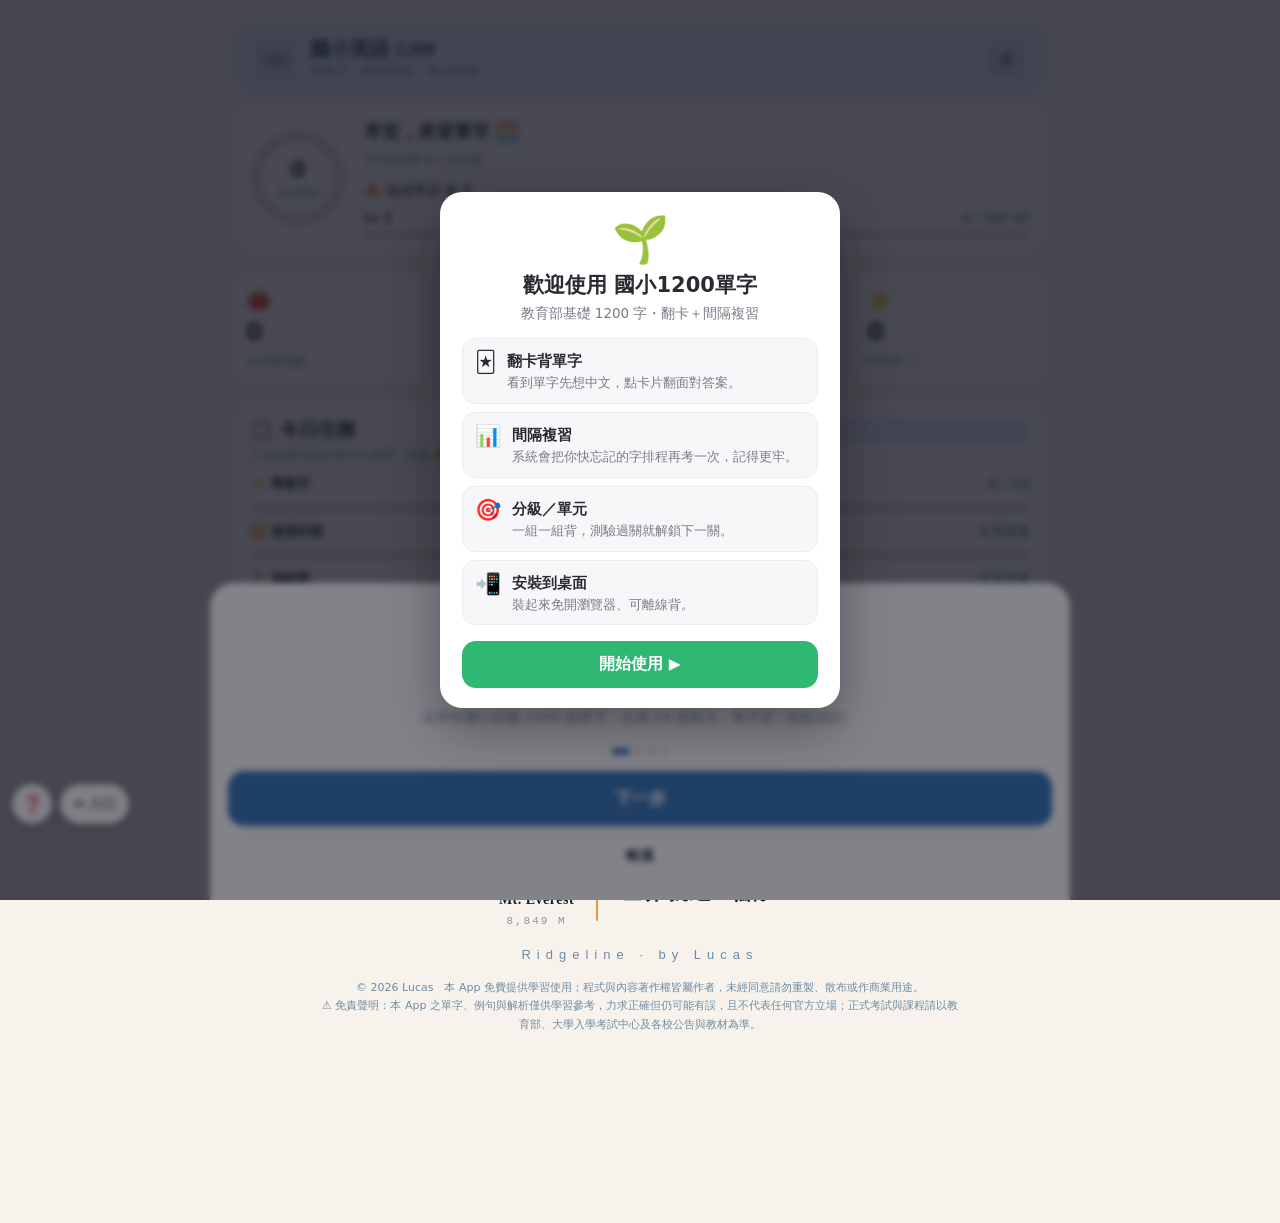
==== commit 39869857: "deploy 901_english1200 from monorepo 8cbcd0487a3cfffbc8a0a0204e3006a75c3d86d6" ====
--- a/index.html
+++ b/index.html
@@ -2,6 +2,23 @@
 <html lang="zh-Hant">
 <head>
 <meta charset="UTF-8">
+<link rel="canonical" href="https://fullmodel-star.github.io/english1200/">
+<meta property="og:type" content="website">
+<meta property="og:url" content="https://fullmodel-star.github.io/english1200/">
+<meta property="og:site_name" content="國小英語1200單字｜稜線">
+<meta property="og:title" content="國小英語1200單字｜稜線">
+<meta property="og:description" content="教育部官方表精準對齊的國小1200單字，免費、可離線查詢。">
+<meta property="og:image" content="https://fullmodel-star.github.io/english1200/og-english1200.png?v=20260908b">
+<meta property="og:image:type" content="image/png">
+<meta property="og:image:width" content="1200">
+<meta property="og:image:height" content="630">
+<meta property="og:image:alt" content="國小英語1200單字｜稜線">
+<meta name="twitter:card" content="summary_large_image">
+<meta name="twitter:title" content="國小英語1200單字｜稜線">
+<meta name="twitter:description" content="教育部官方表精準對齊的國小1200單字，免費、可離線查詢。">
+<meta name="twitter:image" content="https://fullmodel-star.github.io/english1200/og-english1200.png?v=20260908b">
+<meta name="twitter:image:alt" content="國小英語1200單字｜稜線">
+
 <meta http-equiv="Content-Security-Policy" content="default-src 'self'; script-src 'self' 'unsafe-inline'; style-src 'self' 'unsafe-inline'; img-src 'self' data: blob:; media-src 'self' blob:; connect-src https://eng-progress.fullmodel.workers.dev; base-uri 'none'">
 <meta name="viewport" content="width=device-width, initial-scale=1, viewport-fit=cover">
 <meta name="theme-color" content="#E6F1FB">
@@ -364,6 +381,7 @@
 /* ===== 稜線識別：App Bar（首頁品牌列）＋ 頁尾簽名 ===== */
 .rl-appbar{border-radius:16px;margin:2px 0 6px}
 .rl-appbar .rl-glyph{width:30px;height:30px}
+
 .rl-appbar .rl-mark{background:color-mix(in srgb,var(--on) 12%,transparent)}
 .rl-appbar .ab-set{width:40px;height:40px;border-radius:12px;font-size:18px;display:flex;align-items:center;justify-content:center;flex:none;background:color-mix(in srgb,var(--on) 12%,transparent);color:var(--on)}
 .rl-signature{padding-bottom:calc(32px + env(safe-area-inset-bottom,0px) + 74px)}
@@ -701,15 +719,34 @@
 .hoop-burst{position:absolute;left:50%;top:40%;transform:translate(-50%,-50%) scale(.4);font-size:44px;font-weight:900;color:#ff6a2a;text-shadow:0 0 20px rgba(255,90,40,.9);z-index:12;pointer-events:none;opacity:0}
 .hoop-burst.go{animation:burstIn 1s ease}
 @keyframes burstIn{0%{opacity:0;transform:translate(-50%,-50%) scale(.3)}25%{opacity:1;transform:translate(-50%,-50%) scale(1.15)}70%{opacity:1;transform:translate(-50%,-50%) scale(1)}100%{opacity:0;transform:translate(-50%,-50%) scale(1.1)}}
+/* 匯出PDF考卷（句型填空，非中翻英）*/
+#printArea{display:none}
+@media print{
+  body{background:#fff!important;color:#000!important;padding:0!important}
+  body>*{display:none!important}
+  #printArea{display:block!important;padding:0 4mm}
+  #printArea *{color:#000!important}
+  #printArea h1{font-size:18px;margin:0 0 4px}
+  #printArea .pmeta{font-size:11px;color:#555!important;margin-bottom:10px}
+  #printArea .pq{border-bottom:1px dashed #999;padding:6px 0;margin:0;break-inside:avoid;page-break-inside:avoid}
+  #printArea .pq .qn{font-size:13px}
+  #printArea .pq .qn b{font-size:15px}
+  #printArea .pq .qzh{font-size:11.5px;color:#555!important;margin-top:2px}
+  #printArea .pq .qans{font-weight:800;text-decoration:underline}
+  #printArea .pagebreak{break-before:page;page-break-before:always}
+}
 </style>
+<link rel="icon" type="image/png" sizes="192x192" href="icon-192.png">
+<link rel="icon" type="image/png" sizes="512x512" href="icon-512.png">
 </head>
 <body class="theme-sky">
+<div id="printArea"></div>
 <div id="app">
 
   <!-- ===== HOME ===== -->
   <section class="view active" id="view-home">
     <header class="rl-appbar">
-      <span class="rl-mark"><svg class="rl-glyph" viewBox="0 0 64 64" width="30" height="30" fill="none"><path d="M0 54 L8 48 L14 51 L22 38 L26 42 L36 14 L46 34 L61 44" fill="none" stroke="currentColor" stroke-width="4.4" stroke-linejoin="round" stroke-linecap="round"/><path d="M31.3 27.2 L36 14 L38.7 19.4" fill="none" stroke="#DE9A45" stroke-width="4.4" stroke-linejoin="round" stroke-linecap="round"/></svg></span>
+      <span class="rl-mark"><img class="rl-glyph" src="rl-mark-everest-navy.png" width="30" height="30" alt="" style="object-fit:contain"></span>
       <div>
         <div class="rl-title">國小英語 1200</div>
         <div class="rl-sub">背單字・間隔複習・單元闖關</div>
@@ -948,6 +985,7 @@
       </div>
       <button class="btn sm" style="margin-top:8px;background:#e8712a;box-shadow:0 6px 16px rgba(232,113,42,.35)" onclick="startHoop(udCur)">🏀 單字灌籃 PK（小遊戲）</button>
       <button class="btn sm" style="margin-top:8px;background:#6b7a3a;box-shadow:0 6px 16px rgba(107,122,58,.35)" onclick="openDelta(udCur)">🔫 三角洲部隊（任務／無盡／Boss Rush）</button>
+      <button class="btn sm sec" style="margin-top:8px" onclick="printVocabTest(udCur)">🖨️ 匯出本單元 PDF 考卷（句型填空＋答案卷）</button>
     </div>
     <div class="panel">
       <h3 style="margin-bottom:6px">單字清單（<span id="udCount">50</span>）</h3>
@@ -1117,7 +1155,7 @@
 
   <footer class="rl-signature">
     <div class="rl-sig-row">
-      <span class="rl-mkcol" style="display:inline-flex;flex-direction:column;align-items:center;gap:3px"><svg class="rl-sig-glyph" viewBox="0 0 64 64" width="66" height="34" fill="none"><path d="M0 54 L8 48 L14 51 L22 38 L26 42 L36 14 L46 34 L61 44" fill="none" stroke="currentColor" stroke-width="4.4" stroke-linejoin="round" stroke-linecap="round"/><path d="M31.3 27.2 L36 14 L38.7 19.4" fill="none" stroke="#DE9A45" stroke-width="4.4" stroke-linejoin="round" stroke-linecap="round"/></svg><span style="font-family:'Noto Serif TC',serif;font-size:14px;font-weight:600;letter-spacing:.5px;color:currentColor">Mt. Everest</span><span style="font-family:'IBM Plex Mono',monospace;font-size:11px;letter-spacing:2px;color:#8794a3">8,849 M</span></span>
+      <span class="rl-mkcol" style="display:inline-flex;flex-direction:column;align-items:center;gap:3px"><img class="rl-sig-glyph" src="rl-mark-everest-navy.png" width="66" height="34" alt="" style="object-fit:contain"><span style="font-family:'Noto Serif TC',serif;font-size:14px;font-weight:600;letter-spacing:.5px;color:currentColor">Mt. Everest</span><span style="font-family:'IBM Plex Mono',monospace;font-size:11px;letter-spacing:2px;color:#8794a3">8,849 M</span></span>
       <span class="rl-sig-rule" style="height:88px"></span>
       <p class="rl-sig-quote">多學一句英文，<br>世界就近一點。</p>
     </div>
@@ -2261,7 +2299,18 @@
   {id:"chrono",   god:true, name:"時之杖 逆流",       dmg:7, cost:700,  tier:6, star:6, cores:32, needClear:5,
    color:"#7ad8c0", accent:"#123f38", tracer:"#c8fff0", tw:6.4, desc:"神器・凍結時間：每題 +2.5 秒（想清楚再開槍）"},
   {id:"starbow",  god:true, name:"星辰弓 貫日",       dmg:9, cost:900,  tier:6, star:6, cores:38, needClear:6,
-   color:"#b48aff", accent:"#2a1a4e", tracer:"#e8d0ff", tw:6.8, desc:"神器・貫穿星光：爆頭 +60%、弱點傷害翻倍"}
+   color:"#b48aff", accent:"#2a1a4e", tracer:"#e8d0ff", tw:6.8, desc:"神器・貫穿星光：爆頭 +60%、弱點傷害翻倍"},
+  /* ↓ 第三輪軍火（配合 d13-d20 新地下城）：全部用🏅勳章買得到，2把傳說走星核＋地下城掉落 */
+  {id:"xbow",  name:"複合弩 靜默",     dmg:2, cost:55,  tier:1, star:2, color:"#8a9a7a", accent:"#2e3a24", tracer:"#d8ffb0", tw:3.4, desc:"無聲精準，得分 +6%"},
+  {id:"mac10", name:"MAC-10 微衝",     dmg:3, cost:85,  tier:1, star:2, color:"#6a6f7a", accent:"#25282e", tracer:"#cfe0ff", tw:3.8, desc:"近戰連發，得分 +7%"},
+  {id:"vector",name:"Vector 衝鋒槍",   dmg:3, cost:160, tier:2, star:3, color:"#4a5aa0", accent:"#1a2148", tracer:"#b0c0ff", tw:4.4, desc:"低後座力，每回合 +0.5 秒"},
+  {id:"harpoon",name:"魚叉貫穿槍",     dmg:4, cost:240, tier:2, star:3, color:"#3a8a8a", accent:"#123a3a", tracer:"#a0f0f0", tw:5.0, desc:"貫穿一擊，爆頭 +15%"},
+  {id:"tesla", name:"特斯拉電擊槍",    dmg:5, cost:340, tier:2, star:3, color:"#ffd23c", accent:"#5a4a10", tracer:"#fff2a0", tw:5.4, desc:"電流延展，得分 +14%"},
+  {id:"vulcan",name:"火神三連砲",      dmg:5, cost:520, tier:3, star:4, color:"#d9622a", accent:"#5a2a10", tracer:"#ffb87a", tw:5.8, desc:"連轉火力，得分 +15%"},
+  {id:"laser", name:"脈衝雷射槍",      dmg:6, cost:700, tier:3, star:4, color:"#3ad1ff", accent:"#12405a", tracer:"#c8f8ff", tw:5.6, desc:"聚焦光束，爆頭 +25%"},
+  {id:"rocket",name:"單兵火箭筒",      dmg:6, cost:880, tier:3, star:4, color:"#5a5a4a", accent:"#22221a", tracer:"#ffcf8a", tw:6.4, desc:"破壞轟擊，對魔王額外 -3"},
+  {id:"voidrifle",name:"虛空裂解者",   dmg:7, cost:1400,tier:4, star:5, cores:20, color:"#8a4aff", accent:"#241452", tracer:"#dab8ff", tw:6.8, desc:"傳說・裂解共鳴，命中後直接清波"},
+  {id:"nova",  name:"新星脈衝炮",      dmg:8, cost:1750,tier:5, star:5, cores:26, color:"#ffb03c", accent:"#5a3a10", tracer:"#fff0b0", tw:7.0, desc:"傳說・新星爆發，爆頭與弱點雙暴擊"}
 ];
 /* 每把槍的基礎特性修正（聚合進 dfBuildMods） */
 const DF_GUN_SPEC={ mp5:{scorePct:5}, ak47:{scorePct:8}, awm:{headScorePct:20}, m249:{scorePct:8}, scar:{medal:1}, barrett:{headScorePct:30,modPct:10}, dragon:{scorePct:10}, railgun:{headScorePct:20},
@@ -2270,7 +2319,11 @@
   mjolnir:  {waveClearPct:30, bossFlat:2, medal:1},          // 雷擊連鎖流
   excalibur:{streakScorePct:60, shield:2, comboCut:1},       // 連擊流
   chrono:   {timeMs:2500, comboCut:1, scorePct:10},          // 時間流（給手速慢的小朋友）
-  starbow:  {headScorePct:60, weakMult:2, headMedal:1}       // 爆頭／弱點流
+  starbow:  {headScorePct:60, weakMult:2, headMedal:1},      // 爆頭／弱點流
+  /* 第三輪軍火效果 */
+  xbow:{scorePct:6}, mac10:{scorePct:7}, vector:{scorePct:10}, harpoon:{headScorePct:15}, tesla:{scorePct:14},
+  vulcan:{scorePct:15}, laser:{headScorePct:25}, rocket:{bossFlat:3,scorePct:8},
+  voidrifle:{scorePct:20,heatBonus:3}, nova:{headScorePct:45,bossFlat:4}
 };
 /* 側視 SVG（分階不同外型/顏色/配件），槍口以 #dfBarrel 標記；pal 可覆蓋顏色(皮膚) */
 function dfGunSVG(g, pal){
@@ -2294,7 +2347,18 @@
     excalibur:`<rect x="46" y="52" width="34" height="10" rx="5" fill="${a}"/><circle cx="44" cy="57" r="9" fill="${c}"/><rect x="78" y="42" width="12" height="30" rx="3" fill="${c}"/><path d="M90 48 L196 54 L90 66 Z" fill="${c}" stroke="${a}" stroke-width="2"/><path d="M96 57 L188 57" stroke="${P.tracer}" stroke-width="2.4" opacity=".9"/><path id="dfBarrel" d="M196 55 L200 55" stroke="none" fill="none"/>`,
     chrono:`<rect x="40" y="54" width="130" height="8" rx="4" fill="${a}"/><circle cx="182" cy="46" r="24" fill="none" stroke="${c}" stroke-width="6"/><circle cx="182" cy="46" r="11" fill="${c}" opacity=".45"/><path d="M182 46 L182 34 M182 46 L192 50" stroke="${P.tracer}" stroke-width="3" stroke-linecap="round"/><circle cx="44" cy="58" r="7" fill="${c}"/><path id="dfBarrel" d="M204 44 L208 44" stroke="none" fill="none"/>`,
     starbow:`<path d="M150 12 Q192 56 150 100" fill="none" stroke="${c}" stroke-width="8" stroke-linecap="round"/><path d="M150 12 L150 100" stroke="${a}" stroke-width="2.4"/><rect x="60" y="53" width="96" height="7" rx="3.5" fill="${P.tracer}"/><path d="M60 56.5 L74 48 L74 65 Z" fill="${c}"/><circle cx="152" cy="56" r="6" fill="${P.tracer}" opacity=".9"/><path id="dfBarrel" d="M56 56 L60 56" stroke="none" fill="none"/>`,
-    plasma:`<rect x="20" y="46" width="38" height="13" rx="6" fill="${a}"/><path d="M54 40 Q88 30 122 40 L124 64 Q88 74 54 64 Z" fill="${c}"/><circle cx="88" cy="52" r="10" fill="${a}"/><circle cx="88" cy="52" r="5" fill="#e8d0ff"/><rect x="120" y="44" width="88" height="14" rx="7" fill="${a}"/><rect x="124" y="47" width="84" height="8" rx="4" fill="#e8d0ff"/><path d="M204 40 Q222 52 204 64 Z" fill="${c}"/><path d="M80 64 L76 90 L96 90 L100 64 Z" fill="${a}"/><circle id="dfBarrel" cx="216" cy="51" r="2" fill="none"/>`
+    plasma:`<rect x="20" y="46" width="38" height="13" rx="6" fill="${a}"/><path d="M54 40 Q88 30 122 40 L124 64 Q88 74 54 64 Z" fill="${c}"/><circle cx="88" cy="52" r="10" fill="${a}"/><circle cx="88" cy="52" r="5" fill="#e8d0ff"/><rect x="120" y="44" width="88" height="14" rx="7" fill="${a}"/><rect x="124" y="47" width="84" height="8" rx="4" fill="#e8d0ff"/><path d="M204 40 Q222 52 204 64 Z" fill="${c}"/><path d="M80 64 L76 90 L96 90 L100 64 Z" fill="${a}"/><circle id="dfBarrel" cx="216" cy="51" r="2" fill="none"/>`,
+    /* 第三輪軍火側視圖 */
+    xbow:`<path d="M36 30 Q64 60 36 90" fill="none" stroke="${c}" stroke-width="6" stroke-linecap="round"/><rect x="58" y="53" width="102" height="9" rx="3" fill="${c}"/><rect x="62" y="55" width="94" height="3" fill="${a}"/><rect x="50" y="49" width="10" height="18" fill="${a}"/><path d="M80 62 L76 88 L94 88 L98 62 Z" fill="${a}"/><circle id="dfBarrel" cx="160" cy="57" r="2" fill="none"/>`,
+    mac10:`<rect x="46" y="50" width="12" height="30" fill="${a}"/><rect x="54" y="40" width="60" height="22" rx="3" fill="${c}"/><rect x="60" y="36" width="20" height="5" fill="${a}"/><rect x="114" y="46" width="52" height="10" rx="4" fill="${a}"/><rect x="118" y="48" width="48" height="4" fill="${c}"/><path d="M78 62 L74 86 L92 86 L96 62 Z" fill="${a}"/><circle id="dfBarrel" cx="166" cy="51" r="2" fill="none"/>`,
+    vector:`<rect x="30" y="50" width="34" height="9" rx="2" fill="${a}"/><rect x="58" y="40" width="70" height="22" rx="3" fill="${c}"/><rect x="66" y="36" width="30" height="5" fill="${a}"/><rect x="128" y="45" width="66" height="12" rx="5" fill="${a}"/><rect x="132" y="48" width="60" height="4" fill="${c}"/><path d="M92 62 L82 92 L104 92 L110 62 Z" fill="${a}"/><circle id="dfBarrel" cx="194" cy="51" r="2" fill="none"/>`,
+    harpoon:`<rect x="24" y="48" width="40" height="13" rx="3" fill="${a}"/><rect x="60" y="42" width="76" height="18" rx="3" fill="${c}"/><path d="M136 45 L206 51 L136 57 Z" fill="${a}"/><rect x="140" y="49" width="60" height="4" fill="${c}"/><path d="M84 60 L80 86 L98 86 L102 60 Z" fill="${a}"/><circle id="dfBarrel" cx="206" cy="51" r="2" fill="none"/>`,
+    tesla:`<rect x="30" y="48" width="34" height="12" rx="3" fill="${a}"/><rect x="60" y="42" width="66" height="18" rx="4" fill="${c}"/><circle cx="94" cy="34" r="12" fill="none" stroke="${a}" stroke-width="3"/><circle cx="94" cy="34" r="5" fill="${P.tracer}"/><rect x="128" y="46" width="70" height="10" rx="5" fill="${a}"/><rect x="132" y="48" width="64" height="4" fill="${c}"/><path d="M86 60 L82 88 L100 88 L104 60 Z" fill="${a}"/><circle id="dfBarrel" cx="198" cy="51" r="2" fill="none"/>`,
+    vulcan:`<rect x="18" y="44" width="38" height="24" rx="4" fill="${a}"/><rect x="54" y="38" width="56" height="32" rx="5" fill="${c}"/><circle cx="82" cy="54" r="8" fill="${a}"/><rect x="108" y="40" width="90" height="7" rx="3.5" fill="${a}"/><rect x="108" y="51" width="90" height="7" rx="3.5" fill="${a}"/><rect x="108" y="62" width="90" height="7" rx="3.5" fill="${a}"/><path d="M58 70 L52 94 L76 94 L82 70 Z" fill="${a}"/><circle id="dfBarrel" cx="200" cy="51" r="2" fill="none"/>`,
+    laser:`<rect x="26" y="48" width="36" height="13" rx="3" fill="${a}"/><rect x="60" y="40" width="80" height="20" rx="4" fill="${c}"/><rect x="76" y="30" width="40" height="9" rx="3" fill="${a}"/><circle cx="96" cy="34" r="4" fill="${P.tracer}"/><rect x="142" y="46" width="72" height="9" rx="4.5" fill="${a}"/><rect x="146" y="48" width="66" height="4" fill="${P.tracer}"/><path d="M86 60 L82 88 L100 88 L104 60 Z" fill="${a}"/><circle id="dfBarrel" cx="214" cy="50" r="2" fill="none"/>`,
+    rocket:`<rect x="20" y="40" width="180" height="24" rx="12" fill="${c}"/><rect x="24" y="44" width="172" height="4" fill="${a}"/><circle cx="200" cy="52" r="10" fill="${a}"/><rect x="60" y="64" width="14" height="26" rx="2" fill="${a}"/><rect x="90" y="30" width="10" height="10" fill="${a}"/><circle id="dfBarrel" cx="210" cy="52" r="2" fill="none"/>`,
+    voidrifle:`<rect x="26" y="44" width="42" height="20" rx="5" fill="${a}"/><path d="M64 38 Q100 28 134 38 L130 62 Q100 72 64 62 Z" fill="${c}"/><circle cx="98" cy="50" r="10" fill="${a}"/><circle cx="98" cy="50" r="4" fill="#dab8ff"/><rect x="132" y="42" width="86" height="16" rx="8" fill="${a}"/><rect x="136" y="45" width="80" height="8" rx="4" fill="#dab8ff"/><path d="M84 64 L78 90 L100 90 L106 64 Z" fill="${a}"/><circle id="dfBarrel" cx="222" cy="50" r="2" fill="none"/>`,
+    nova:`<rect x="18" y="46" width="40" height="14" rx="4" fill="${a}"/><path d="M56 36 Q96 26 128 40 L124 66 Q96 76 56 62 Z" fill="${c}"/><circle cx="92" cy="51" r="13" fill="${a}"/><circle cx="92" cy="51" r="6" fill="#fff0b0"/><rect x="128" y="42" width="94" height="16" rx="8" fill="${a}"/><rect x="132" y="45" width="88" height="8" rx="4" fill="#fff0b0"/><path d="M78 66 L72 92 L96 92 L102 66 Z" fill="${a}"/><circle id="dfBarrel" cx="228" cy="50" r="2" fill="none"/>`
   };
   return `<svg viewBox="0 0 230 96" width="100%" height="100%" style="overflow:visible">${S[g.id]||S.m9}</svg>`;
 }
@@ -2573,12 +2637,40 @@
   excalibur:{name:"聖光", eff:{streakScorePct:30}, eff5:{streakScorePct:50,shield:1}, desc:"連擊得分 +30%(M5 +50%＋護盾)"},
   chrono:   {name:"凍結", eff:{timeMs:600},        eff5:{timeMs:1000},             desc:"每回合 +0.6秒(M5 +1秒)"},
   starbow:  {name:"貫星", eff:{weakMult:3},        eff5:{weakMult:4},              desc:"弱點傷害 ×3(M5 ×4)"}
+,
+  /* 第三輪軍火招牌絕招 */
+  xbow:     {name:"穿刺連珠",eff:{scorePct:10},               eff5:{scorePct:18},               desc:"得分 +10%(M5 +18%)"},
+  mac10:    {name:"連發壓制",eff:{comboCut:1},                eff5:{comboCut:2},                desc:"連擊門檻 -1(M5 -2)"},
+  vector:   {name:"低後座",  eff:{timeMs:500},                eff5:{timeMs:800},                desc:"每回合 +0.5秒(M5 +0.8秒)"},
+  harpoon:  {name:"魚叉貫穿",eff:{headScorePct:20},           eff5:{headScorePct:35},           desc:"爆頭 +20%(M5 +35%)"},
+  tesla:    {name:"電流延展",eff:{shield:1},                  eff5:{shield:2},                  desc:"送護盾(M5 送2次)"},
+  vulcan:   {name:"火神連轉",eff:{heatBonus:2},               eff5:{heatBonus:4},               desc:"火力全開魔王額外 -2(M5 -4)"},
+  laser:    {name:"脈衝聚焦",eff:{weakMult:3},                eff5:{weakMult:4},                desc:"魔王弱點 ×3(M5 ×4)傷害"},
+  rocket:   {name:"破壞轟擊",eff:{bossFlat:4},                eff5:{bossFlat:6},                desc:"每擊對魔王額外 -4(M5 -6)"},
+  voidrifle:{name:"裂解共鳴",eff:{waveClearPct:30,scorePct:8},eff5:{waveClearPct:45,scorePct:15},desc:"命中後 30%(M5 45%)直接清掉下一波"},
+  nova:     {name:"新星爆發",eff:{headScorePct:45,weakMult:4},eff5:{headScorePct:65,weakMult:5}, desc:"爆頭 +45%(M5 +65%)＋弱點 ×4(M5 ×5)"}
 };
 /* Lv3 升級分岔：火力 vs 戰術（存 path[id]） */
 const DF_PATH={
   fire:{name:"🔥 火力路線", lv4:{extraDmg:0.5}, lv5:{headScorePct:20}},
   tac: {name:"🛡 戰術路線", lv4:{timeMs:500},   lv5:{shield:1,maxhp:1}}
 };
+/* ④ 部分武器專屬升級分岔（其餘 25 把繼續共用 DF_PATH，查詢見 dfPathDefOf）。
+   數值刻意比照同 tier 其他槍的量級（weakMult 一律以 2 打底，絕不比 dfBossDmg 的預設 ×2 還低，
+   避免「分岔」反而變成隱性削弱）。 */
+const DF_GUN_PATH={
+  ak47:{ fire:{name:"🔥 狂暴路線", desc:"Lv4 連擊中得分+10%・Lv5 爆頭+15%", lv4:{streakScorePct:10}, lv5:{headScorePct:15}},
+         tac: {name:"🛡 精準路線", desc:"Lv4 +0.4秒・Lv5 弱點×3", lv4:{timeMs:400}, lv5:{weakMult:3}} },
+  awm:{ fire:{name:"🎯 弱點路線", desc:"Lv4 弱點×2(持平)・Lv5 弱點×3", lv4:{weakMult:2}, lv5:{weakMult:1}},
+        tac: {name:"⏱ 時間路線", desc:"Lv4 +0.5秒・Lv5 +0.5秒＋命數+1", lv4:{timeMs:500}, lv5:{timeMs:500,maxhp:1}} },
+  barrett:{ fire:{name:"💥 爆頭路線", desc:"Lv4 爆頭+15%・Lv5 爆頭+20%", lv4:{headScorePct:15}, lv5:{headScorePct:20}},
+            tac: {name:"🛡 防禦路線", desc:"Lv4 +0.4秒・Lv5 護盾+命數", lv4:{timeMs:400}, lv5:{shield:1,maxhp:1}} },
+  dragon:{ fire:{name:"🔥 清場路線", desc:"Lv4 清場率+10%・Lv5 清場率+20%", lv4:{waveClearPct:10}, lv5:{waveClearPct:20}},
+           tac: {name:"⚔ 傷害路線", desc:"Lv4 傷害+0.5・Lv5 爆頭+20%", lv4:{extraDmg:0.5}, lv5:{headScorePct:20}} },
+  railgun:{ fire:{name:"⚡ 蓄能路線", desc:"Lv4 得分+10%・Lv5 得分+5%", lv4:{scorePct:10}, lv5:{scorePct:5}},
+            tac: {name:"🎯 弱點路線", desc:"Lv4 弱點×2(持平)・Lv5 弱點×3", lv4:{weakMult:2}, lv5:{weakMult:1}} }
+};
+function dfPathDefOf(id){ return DF_GUN_PATH[id]||DF_PATH; }
 /* 皮膚（純換色，複用 dfGunSVG 的 color/accent/tracer） */
 const DF_SKINS={
   _default:{name:"制式"},
@@ -2619,7 +2711,7 @@
    依單元輪替登場，打贏記進圖鑑。核心顏色隨階段變(藍→黃→橘→紅)＝暴走，各怪靠外型區分。 */
 const DF_BOSS_DEFS=`<defs><linearGradient id="gSteel" x1="0" y1="0" x2="0" y2="1"><stop offset="0%" stop-color="#3a4150"/><stop offset="55%" stop-color="#232833"/><stop offset="100%" stop-color="#12151b"/></linearGradient></defs>`;
 const DF_BOSSES=[
- {id:"signal", name:"訊噪魔王", en:"SIGNAL TYRANT", parts:`
+ {id:"signal", name:"訊噪魔王", en:"SIGNAL TYRANT", mech:"signal", parts:`
  <g id="bSpikes" fill="#2b313d" stroke="#0a0d12" stroke-width="2"><path d="M64 40 L58 8 L80 34 Z"/><path d="M100 32 L100 0 L120 28 Z"/><path d="M136 40 L152 10 L124 36 Z"/></g>
  <path id="bBody" d="M100 20 L158 52 L150 126 L100 164 L50 126 L42 52 Z" fill="url(#gSteel)" stroke="#0a0d12" stroke-width="3"/>
  <path d="M52 58 L100 42 L148 58" fill="none" stroke="#0a0d12" stroke-width="2" opacity=".7"/>
@@ -2627,14 +2719,14 @@
  <path id="bJawL" d="M100 94 L64 106 L92 148 L100 148 Z" fill="#2a303c" stroke="#0a0d12" stroke-width="2"/><path id="bJawR" d="M100 94 L136 106 L108 148 L100 148 Z" fill="#2a303c" stroke="#0a0d12" stroke-width="2"/>
  <g id="bMouth" fill="#e7edf5"><path d="M80 118 L86 132 L92 118 Z"/><path d="M94 118 L100 134 L106 118 Z"/><path d="M108 118 L114 132 L120 118 Z"/></g>
  <circle id="bCoreRing" cx="100" cy="94" r="26" fill="none" stroke="var(--coreCol)" stroke-width="3" opacity=".9"/><circle id="bCore" cx="100" cy="94" r="17" fill="var(--coreCol)"/><circle id="bCoreHot" cx="100" cy="94" r="8" fill="#fff" opacity=".85"/>`},
- {id:"weaver", name:"機甲蜘蛛王", en:"IRON WEAVER", parts:`
+ {id:"weaver", name:"機甲蜘蛛王", en:"IRON WEAVER", mech:"weaver", parts:`
  <g id="bSpikes" fill="#2b313d" stroke="#0a0d12" stroke-width="2"><path d="M72 66 L26 34 L36 50 L78 78 Z"/><path d="M128 66 L174 34 L164 50 L122 78 Z"/><path d="M66 92 L18 86 L30 100 L70 100 Z"/><path d="M134 92 L182 86 L170 100 L130 100 Z"/></g>
  <path id="bBody" d="M100 46 C142 46 158 82 150 116 C142 152 122 168 100 168 C78 168 58 152 50 116 C42 82 58 46 100 46 Z" fill="url(#gSteel)" stroke="#0a0d12" stroke-width="3"/>
  <circle id="bEyeL" cx="84" cy="72" r="7" fill="var(--coreCol)"/><circle id="bEyeR" cx="116" cy="72" r="7" fill="var(--coreCol)"/>
  <path id="bJawL" d="M90 150 L74 170 L90 164 Z" fill="#1a1f28" stroke="#0a0d12" stroke-width="2"/><path id="bJawR" d="M110 150 L126 170 L110 164 Z" fill="#1a1f28" stroke="#0a0d12" stroke-width="2"/>
  <g id="bMouth" fill="#e7edf5"><path d="M92 122 L96 134 L100 122 Z"/><path d="M100 122 L104 134 L108 122 Z"/></g>
  <circle id="bCoreRing" cx="100" cy="104" r="24" fill="none" stroke="var(--coreCol)" stroke-width="3" opacity=".9"/><circle id="bCore" cx="100" cy="104" r="15" fill="var(--coreCol)"/><circle id="bCoreHot" cx="100" cy="104" r="7" fill="#fff" opacity=".85"/>`},
- {id:"magma", name:"焦岩魔王", en:"MAGMA BRUTE", parts:`
+ {id:"magma", name:"焦岩魔王", en:"MAGMA BRUTE", mech:"magma", parts:`
  <g id="bSpikes" fill="#5a1e0e" stroke="#2a0d07" stroke-width="2"><path d="M66 42 L60 14 L82 36 Z"/><path d="M100 34 L100 6 L118 30 Z"/><path d="M134 42 L146 16 L120 38 Z"/></g>
  <path id="bBody" d="M100 24 L156 50 L162 120 L128 164 L72 164 L38 120 L44 50 Z" fill="#6b2a15" stroke="#2a0d07" stroke-width="3"/>
  <path d="M52 60 L100 46 L148 60" fill="none" stroke="#ff7a3c" stroke-width="2" opacity=".55"/>
@@ -2642,7 +2734,7 @@
  <path id="bJawL" d="M100 96 L62 108 L96 150 L100 150 Z" fill="#3a1608" stroke="#2a0d07" stroke-width="2"/><path id="bJawR" d="M100 96 L138 108 L104 150 L100 150 Z" fill="#3a1608" stroke="#2a0d07" stroke-width="2"/>
  <g id="bMouth" fill="#ffcf5a"><path d="M78 116 L86 134 L94 116 Z"/><path d="M96 116 L104 138 L112 116 Z"/><path d="M110 116 L118 134 L124 116 Z"/></g>
  <circle id="bCoreRing" cx="100" cy="96" r="26" fill="none" stroke="var(--coreCol)" stroke-width="3" opacity=".9"/><circle id="bCore" cx="100" cy="96" r="16" fill="var(--coreCol)"/><circle id="bCoreHot" cx="100" cy="96" r="8" fill="#fff" opacity=".85"/>`},
- {id:"void", name:"虛空巨眼", en:"VOID GAZER", parts:`
+ {id:"void", name:"虛空巨眼", en:"VOID GAZER", mech:"void", parts:`
  <g id="bSpikes" fill="#3a2b52" stroke="#0a0d12" stroke-width="2"><path d="M100 26 L94 2 L112 22 Z"/><path d="M58 44 L38 24 L74 40 Z"/><path d="M142 44 L162 24 L126 40 Z"/></g>
  <ellipse id="bBody" cx="100" cy="94" rx="62" ry="58" fill="#20172e" stroke="#0a0d12" stroke-width="3"/>
  <ellipse cx="100" cy="94" rx="46" ry="42" fill="#0e0a16"/>
@@ -2651,7 +2743,7 @@
  <g id="bMouth" fill="#e7edf5"><circle cx="100" cy="94" r="3"/></g>
  <circle id="bCoreRing" cx="100" cy="94" r="30" fill="none" stroke="var(--coreCol)" stroke-width="3" opacity=".9"/><circle id="bCore" cx="100" cy="94" r="20" fill="var(--coreCol)"/><circle id="bCoreHot" cx="100" cy="94" r="9" fill="#0e0a16"/>`},
  /* ↓ 魔王加到 8 隻（共用同骨架 ID，動畫/階段/變身全部沿用） */
- {id:"fang", name:"血牙狼王", en:"BLOOD FANG", parts:`
+ {id:"fang", name:"血牙狼王", en:"BLOOD FANG", mech:"fang", parts:`
  <g id="bSpikes" fill="#4a1a1a" stroke="#0a0d12" stroke-width="2"><path d="M52 40 L34 6 L74 30 Z"/><path d="M148 40 L166 6 L126 30 Z"/><path d="M100 30 L100 4 L116 26 Z"/></g>
  <path id="bBody" d="M100 26 C146 26 164 66 156 106 C148 148 122 168 100 168 C78 168 52 148 44 106 C36 66 54 26 100 26 Z" fill="#5e2020" stroke="#0a0d12" stroke-width="3"/>
  <path d="M56 62 Q100 44 144 62" fill="none" stroke="#2a0d0d" stroke-width="2" opacity=".8"/>
@@ -2659,14 +2751,14 @@
  <path id="bJawL" d="M100 100 L58 116 L92 158 L100 158 Z" fill="#3a1010" stroke="#0a0d12" stroke-width="2"/><path id="bJawR" d="M100 100 L142 116 L108 158 L100 158 Z" fill="#3a1010" stroke="#0a0d12" stroke-width="2"/>
  <g id="bMouth" fill="#fff"><path d="M74 122 L82 146 L90 122 Z"/><path d="M92 122 L100 150 L108 122 Z"/><path d="M110 122 L118 146 L126 122 Z"/></g>
  <circle id="bCoreRing" cx="100" cy="100" r="26" fill="none" stroke="var(--coreCol)" stroke-width="3" opacity=".9"/><circle id="bCore" cx="100" cy="100" r="16" fill="var(--coreCol)"/><circle id="bCoreHot" cx="100" cy="100" r="8" fill="#fff" opacity=".85"/>`},
- {id:"maw", name:"深淵觸手", en:"ABYSS MAW", parts:`
+ {id:"maw", name:"深淵觸手", en:"ABYSS MAW", mech:"maw", parts:`
  <g id="bSpikes" fill="#123c3a" stroke="#0a0d12" stroke-width="2"><path d="M40 60 Q8 40 20 12 Q34 44 58 52 Z"/><path d="M160 60 Q192 40 180 12 Q166 44 142 52 Z"/><path d="M100 28 Q92 2 112 4 Q106 20 112 32 Z"/></g>
  <path id="bBody" d="M100 30 C142 30 160 70 152 108 C144 150 124 168 100 168 C76 168 56 150 48 108 C40 70 58 30 100 30 Z" fill="#0f3330" stroke="#0a0d12" stroke-width="3"/>
  <circle id="bEyeL" cx="74" cy="66" r="7" fill="var(--coreCol)"/><circle id="bEyeR" cx="126" cy="66" r="7" fill="var(--coreCol)"/>
  <path id="bJawL" d="M100 96 Q60 108 66 152 Q86 132 100 130 Z" fill="#08201e" stroke="#0a0d12" stroke-width="2"/><path id="bJawR" d="M100 96 Q140 108 134 152 Q114 132 100 130 Z" fill="#08201e" stroke="#0a0d12" stroke-width="2"/>
  <g id="bMouth" fill="#c8fff4"><path d="M84 120 L90 140 L96 120 Z"/><path d="M100 120 L106 144 L112 120 Z"/></g>
  <circle id="bCoreRing" cx="100" cy="96" r="28" fill="none" stroke="var(--coreCol)" stroke-width="3" opacity=".9"/><circle id="bCore" cx="100" cy="96" r="18" fill="var(--coreCol)"/><circle id="bCoreHot" cx="100" cy="96" r="8" fill="#fff" opacity=".85"/>`},
- {id:"bone", name:"骸骨將軍", en:"BONE GENERAL", parts:`
+ {id:"bone", name:"骸骨將軍", en:"BONE GENERAL", mech:"bone", parts:`
  <g id="bSpikes" fill="#6b6250" stroke="#0a0d12" stroke-width="2"><path d="M58 36 L44 4 L80 28 Z"/><path d="M142 36 L156 4 L120 28 Z"/><path d="M100 24 L100 0 L114 22 Z"/></g>
  <path id="bBody" d="M100 22 L156 54 L150 118 L100 166 L50 118 L44 54 Z" fill="#cfc7ae" stroke="#3a3428" stroke-width="3"/>
  <path d="M52 58 L100 44 L148 58" fill="none" stroke="#3a3428" stroke-width="2" opacity=".8"/>
@@ -2674,7 +2766,7 @@
  <path id="bJawL" d="M100 96 L62 110 L94 152 L100 152 Z" fill="#8d8672" stroke="#3a3428" stroke-width="2"/><path id="bJawR" d="M100 96 L138 110 L106 152 L100 152 Z" fill="#8d8672" stroke="#3a3428" stroke-width="2"/>
  <g id="bMouth" fill="#3a3428"><path d="M80 118 L84 138 L90 118 Z"/><path d="M94 118 L100 142 L106 118 Z"/><path d="M110 118 L116 138 L120 118 Z"/></g>
  <circle id="bCoreRing" cx="100" cy="96" r="26" fill="none" stroke="var(--coreCol)" stroke-width="3" opacity=".9"/><circle id="bCore" cx="100" cy="96" r="16" fill="var(--coreCol)"/><circle id="bCoreHot" cx="100" cy="96" r="8" fill="#fff" opacity=".85"/>`},
- {id:"colossus", name:"雷霆巨像", en:"THUNDER COLOSSUS", parts:`
+ {id:"colossus", name:"雷霆巨像", en:"THUNDER COLOSSUS", mech:"colossus", parts:`
  <g id="bSpikes" fill="#2b3a4d" stroke="#0a0d12" stroke-width="2"><path d="M50 44 L40 8 L78 34 Z"/><path d="M150 44 L160 8 L122 34 Z"/><path d="M100 28 L94 0 L118 24 Z"/></g>
  <path id="bBody" d="M100 24 L162 56 L162 122 L100 168 L38 122 L38 56 Z" fill="#38506b" stroke="#0a0d12" stroke-width="3"/>
  <path d="M46 62 L100 46 L154 62" fill="none" stroke="#1a2636" stroke-width="2" opacity=".8"/>
@@ -2727,7 +2819,16 @@
  {id:"d9",  nm:"S級門・冰封王座",   tune:1.4, rank:8, hp:700,  waves:10, boss:"frost",    drop:{gear:"boot2", cores:7},                story:"門後是零下的宮殿。冰霜王座上坐著一個從不眨眼的東西，你呼出的白霧在半空就凍成碎片。", win:"王座碎裂。你發現冷靜比火力更可怕。"},
  {id:"d10", nm:"SS級門・獸人戰陣",  tune:1.45, rank:8, hp:780,  waves:11, boss:"warchief", drop:{gear:"glove2", cores:8, gun:"mjolnir"}, story:"戰鼓從地底傳來。獸人酋長把巨斧插進地面——牠身後是整片你還沒學完的單字大軍。", win:"戰鼓停了。酋長把牠的雷鎚留給你。"},
  {id:"d11", nm:"SS級門・時之迴廊",  tune:1.5, rank:9, hp:880,  waves:12, boss:"chronos",  drop:{gear:"rig2", cores:10, gun:"chrono"}, story:"走廊沒有盡頭，每一步都回到剛才。守門者會把你答對過的字再問一次——這次沒有提示。", win:"迴廊崩解。時之杖落在你手上。"},
- {id:"d12", nm:"SSS級門・萬字之王", tune:1.6, rank:9, hp:1000, waves:14, boss:"lexicon",  drop:{gear:"core", cores:14, gun:"starbow"}, story:"最後一道門。牠由你學過的每一個單字組成，也由你逃掉的每一個字組成。牠認得你。", win:"萬字之王散成光點，每一點都是你真正記住的字。你走出了門。"}
+ {id:"d12", nm:"SSS級門・萬字之王", tune:1.6, rank:9, hp:1000, waves:14, boss:"lexicon",  drop:{gear:"core", cores:14, gun:"starbow"}, story:"最後一道門。牠由你學過的每一個單字組成，也由你逃掉的每一個字組成。牠認得你。", win:"萬字之王散成光點，每一點都是你真正記住的字。你走出了門。"},
+ /* 小朋友回饋#4「地下城可以再多一點」：SSS 之後再開 8 座（d13-d20），配合第三輪軍火(xbow~nova) */
+ {id:"d13", nm:"SSS+級門・密碼迷宮",   tune:1.62, rank:9, hp:1100, waves:15, boss:"cipher",  drop:{cores:8},  story:"門後迴盪著加密的雜訊，每一個字都被打散重組。密碼修伯只認得被拆開又拼回去的人。", win:"密碼解開了。你發現自己能把破碎的線索重新拼成完整的字。"},
+ {id:"d14", nm:"SSS+級門・織詞蛛巢",   tune:1.65, rank:9, hp:1250, waves:16, boss:"loom",    drop:{cores:10}, story:"織詞蛛后把牠的巢織成一張比課本還密的網，每一絲蛛絲都纏著一個你曾以為忘記的單字。", win:"蛛網崩解成光絲。原來忘記過的字，只是還沒被你重新織進記憶。"},
+ {id:"d15", nm:"SSS+級門・餘燼審判庭", tune:1.68, rank:9, hp:1400, waves:16, boss:"ember",   drop:{cores:12, gun:"voidrifle"}, story:"餘燼審判庭裡，判官用你答錯的每一題燒起爐火，火光照出你還沒補上的破洞。", win:"爐火熄滅，判官低頭。你把破洞一個一個，親手補上了。"},
+ {id:"d16", nm:"隱世級門・蝕日祭壇",   tune:1.7,  rank:9, hp:1550, waves:17, boss:"eclipse", drop:{cores:14}, story:"蝕日之瞳升起，牠會把光吸走，只留下你唯一能倚靠的——腦中真正記牢的字。", win:"日光重新灑落。原來黑暗裡，你比自己以為的更清楚。"},
+ {id:"d17", nm:"隱世級門・裂牙荒原",   tune:1.7,  rank:9, hp:1700, waves:18, boss:"fenrir",  drop:{cores:16}, story:"芬里爾裂牙盤據荒原，牠的咆哮是所有你猶豫過的瞬間疊在一起的回音。", win:"裂牙倒下。你不再猶豫，因為那些字已經是你的本能。"},
+ {id:"d18", nm:"隱世級門・深語巨獸淵", tune:1.7,  rank:9, hp:1800, waves:18, boss:"kraken",  drop:{cores:18}, story:"深語巨獸潛伏在語言最深的淵底，牠吞下的不是聲音，是還沒被真正理解的意思。", win:"巨獸浮上水面，安靜下來。你懂的，牠終於還給你了。"},
+ {id:"d19", nm:"終焉級門・收割墓場",   tune:1.7,  rank:9, hp:1900, waves:19, boss:"reaper",  drop:{cores:19, gun:"nova"}, story:"收割墓場裡插滿了半途而廢的字卡，收割者不問你會不會，只問你有沒有堅持到這裡。", win:"收割者退下。你沒有變成墓場裡的一張卡——你走過去了。"},
+ {id:"d20", nm:"終焉級門・泰坦聖壇",   tune:1.7,  rank:9, hp:2000, waves:20, boss:"titan",   drop:{cores:20}, story:"終焉聖壇是這座考驗的盡頭，泰坦由你學過的每一課、每一次重來組成。牠是你，也是你曾經想放棄的自己。", win:"泰坦化成漫天光點，和萬字之王的光一起，飄回你腦海深處。這本書，你是真的、真的學完了。"}
 ];
 /* 新關卡的魔王沿用既有骨架 SVG（換名字/型態），配色由 .df-bosssprite 的相位變數決定 */
 [["frost","冰封王 亞德里恩","FROST MONARCH","maw"],
@@ -2735,7 +2836,66 @@
  ["chronos","時之守門者","CHRONOS WARDEN","void"],
  ["lexicon","萬字之王","THE LEXICON","colossus"]].forEach(function(r){
   const base=DF_BOSSES.find(b=>b.id===r[3]);
-  if(base && !DF_BOSSES.find(b=>b.id===r[0])) DF_BOSSES.push({id:r[0], name:r[1], en:r[2], parts:base.parts});
+  if(base && !DF_BOSSES.find(b=>b.id===r[0])) DF_BOSSES.push({id:r[0], name:r[1], en:r[2], mech:base.mech, parts:base.parts});
+});
+/* d13-d20 的 8 隻新魔王，同一招：複用既有骨架 SVG，只換名字/型態對應 */
+[["cipher", "密碼修伯",     "CIPHER JUDGE",   "signal"],
+ ["loom",   "織詞蛛后",     "WEAVER QUEEN",   "weaver"],
+ ["ember",  "餘燼判官",     "EMBER JUDGE",    "magma"],
+ ["eclipse","蝕日之瞳",     "ECLIPSE EYE",    "void"],
+ ["fenrir", "芬里爾裂牙",   "FENRIR FANG",    "fang"],
+ ["kraken", "深語巨獸",     "DEEP KRAKEN",    "maw"],
+ ["reaper", "語骸收割者",   "WORD REAPER",    "bone"],
+ ["titan",  "終焉泰坦",     "FINAL TITAN",    "colossus"]].forEach(function(r){
+  const base=DF_BOSSES.find(b=>b.id===r[3]);
+  if(base && !DF_BOSSES.find(b=>b.id===r[0])) DF_BOSSES.push({id:r[0], name:r[1], en:r[2], mech:base.mech, parts:base.parts});
+});
+/* ① 每隻魔王依 mech 查出「原型機制」；剋制表：弱點命中且該效果值>0 時，弱點傷害再加成 15%（見 dfBossDmg） */
+function dfBossMech(){ try{ const B=DF_BOSSES.find(b=>b.id===(df&&df.boss&&df.boss.type)); return (B&&B.mech)||(df&&df.boss&&df.boss.type)||""; }catch(e){ return ""; } }
+const DF_BOSS_WEAK_TO={ signal:"weakMult", weaver:"scorePct", magma:"bossFlat", void:"weakMult", fang:"medal", maw:"scorePct", bone:"bossFlat", colossus:"weakMult" };
+/* 魔王戰專用干擾字：weaver 優先抽錯題本(S.wrong)的字、maw 優先抽「精熟度最低單元」的字、
+   bone 在核心外露(weakNow)回合刻意放一個「剛答錯過的字」當誘餌(記在 df.boss.trapWord，命中判定見 dfShoot)。
+   其餘機制/一般波次照舊走 dfDecoys。 */
+function dfBossDecoys(target, pool, n, hard){
+  const mech=dfBossMech();
+  try{
+    if(mech==="weaver" && typeof S!=="undefined" && S.wrong){
+      const wrongWords=pool.filter(w=>w.word!==target.word && S.wrong[w.word] && !S.wrong[w.word].graduated);
+      if(wrongWords.length){
+        const pick=shuffle(wrongWords).slice(0,n);
+        if(pick.length<n){ const rest=dfDecoys(target,pool,n-pick.length,hard).filter(w=>!pick.some(x=>x.word===w.word)); return shuffle([...pick,...rest]).slice(0,n); }
+        return pick;
+      }
+    }
+    if(mech==="maw"){
+      const units=dfLearnedUnits();
+      if(units.length){
+        let worstU=units[0], worstScore=Infinity;
+        units.forEach(u=>{ const s=unitMastered(u); if(s<worstScore){ worstScore=s; worstU=u; } });
+        const weakPool=pool.filter(w=>w.unit===worstU && w.word!==target.word);
+        if(weakPool.length){
+          const pick=shuffle(weakPool).slice(0,n);
+          if(pick.length<n){ const rest=dfDecoys(target,pool,n-pick.length,hard).filter(w=>!pick.some(x=>x.word===w.word)); return shuffle([...pick,...rest]).slice(0,n); }
+          return pick;
+        }
+      }
+    }
+    if(mech==="bone" && df && df.boss && df.boss.weakNow && typeof S!=="undefined" && S.wrong){
+      const wrongPool=pool.filter(w=>w.word!==target.word && S.wrong[w.word] && !S.wrong[w.word].graduated);
+      if(wrongPool.length){
+        const trap=wrongPool[Math.floor(Math.random()*wrongPool.length)];
+        df.boss.trapWord=trap.word;
+        const rest=dfDecoys(target,pool,Math.max(0,n-1),hard).filter(w=>w.word!==trap.word);
+        return shuffle([trap,...rest]).slice(0,n);
+      }
+    }
+  }catch(e){}
+  return dfDecoys(target, pool, n, hard);
+}
+/* ③ 地下城事件波：每座地下城中點各插一場（偶數座寶箱房/奇數座休息房），純公式生成，不手寫故事 */
+DF_DUNGEONS.forEach((D,i)=>{
+  const mid=Math.ceil(D.waves/2);
+  D.events=[{at:mid, type:(i%2===0?'treasure':'rest')}];
 });
 /* 寄放中的掉落槍：學字數達標就自動發（每次開遊戲檢查一次）。
    讓「再學 N 個字就能領到那把神器」變成看得見的目標，而不是把門檻整個繞過去。 */
@@ -2823,7 +2983,7 @@
 const DF_RANKS=[
  {xp:0,n:"二等兵",ico:"🎖"},{xp:300,n:"一等兵",ico:"🎖"},{xp:800,n:"下士",ico:"🏅"},
  {xp:1800,n:"中士",ico:"🏅"},{xp:3500,n:"上士",ico:"🎗"},{xp:6000,n:"少尉",ico:"⭐"},
- {xp:9500,n:"上尉",ico:"⭐⭐"},{xp:15000,n:"少校",ico:"⭐⭐⭐"},{xp:24000,n:"上校",ico:"🦅"},{xp:40000,n:"將軍",ico:"🌟"}
+ {xp:9500,n:"上尉",ico:"⭐⭐"},{xp:12000,n:"少校",ico:"⭐⭐⭐"},{xp:18000,n:"上校",ico:"🦅"},{xp:27000,n:"將軍",ico:"🌟"}
 ];
 function dfRankXP(){
   let xp=0;
@@ -2908,7 +3068,8 @@
   add(dfSig(gunId));                                      // 招牌絕招（精通 M3 才有）
   add(dfMasteryBuffs(gunId));                             // 精通 buff
   const lv=dfGunLevel(gunId), path=(dfData().path||{})[gunId];
-  if(path && DF_PATH[path]){ if(lv>=4) add(DF_PATH[path].lv4||{}); if(lv>=5) add(DF_PATH[path].lv5||{}); }
+  const pathDef=dfPathDefOf(gunId);                       // ④ 專屬槍優先查 DF_GUN_PATH，查不到退回共用 DF_PATH
+  if(path && pathDef[path]){ if(lv>=4) add(pathDef[path].lv4||{}); if(lv>=5) add(pathDef[path].lv5||{}); }
   add(dfDexBonus());                                      // 圖鑑收集
   add(dfGearMods());                                      // 🛡 裝備(頭盔/護甲/背心/手套/靴)＋套裝加成
   add(dfRankBonus());                                     // 🎖 軍階加成：軍階 XP 來自「學會的字」→ 學越多打越強(不再只是門檻)
@@ -3035,6 +3196,29 @@
     df.lastEndlessBoss=df.round; return dfBossStart();
   }
   if(df.round>=df.total) return dfBossStart();     // 12/15 波清完且存活 → 魔王登場
+  // ③ 地下城事件波（寶箱房/休息房）：只在非魔王的一般波次插入，且每個 at 只觸發一次（重打不會同一場再跑一次）
+  df.isTreasureRound=false;
+  if(df.dungeon && df.dungeon.events && !df.boss){
+    const ev=df.dungeon.events.find(e=>e.at===df.round+1);
+    if(ev){
+      df.eventDone=df.eventDone||{};
+      const evKey=df.dungeon.id+"_"+ev.at;
+      if(!df.eventDone[evKey]){
+        df.eventDone[evKey]=true;
+        if(ev.type==="rest"){
+          df.busy=true;
+          df.hp=Math.min(df.maxhp, df.hp+1);
+          dfBurst("💤 休息房：安全地補血一次"); dfHud(); save();
+          df.round++;
+          setTimeout(()=>{ df.busy=false; dfNext(); }, 900);
+          return;
+        } else if(ev.type==="treasure"){
+          df.isTreasureRound=true;
+          dfBurst("🎁 寶箱房：這波答對加碼獎勵！");
+        }
+      }
+    }
+  }
   df.busy=false;
   if(df.round+1===df.total) dfBurst("⚠️ 魔王接近…最後一波撐住！");
   if(df.oi>=df.order.length){ df.order=dfOrderFor(df.pool, df.mixed); df.oi=0; }
@@ -3084,6 +3268,8 @@
     if(df.boss.regen>0 && df.boss.hp>0){ df.boss.hp=Math.min(df.boss.maxhp, df.boss.hp+df.boss.regen); dfBossBar(); dfMonHeal(); dfPop("魔王回復 +"+df.boss.regen,false); } }  // 答錯＝魔王回血，不能龜
   dfSfx("miss"); if(navigator.vibrate) navigator.vibrate([0,40,30,40]);
   dfFlashDanger(); dfPop(msg,false);
+  // ① 焦岩魔王(magma)「一碰就碎」：答錯時額外燙手兩下（純演出，血量已在上面扣過，不重複扣）
+  if(df.boss && dfBossMech()==="magma"){ setTimeout(dfFlashDanger,150); setTimeout(dfFlashDanger,300); }
   [...zone.children].forEach(b=>{ if(df.answer && b.dataset.w===df.answer.word) b.classList.add("reveal"); });
   if(df.answer && df.answer.word && !timeout) addWrong(df.answer.word, "", "zh2en");   // ★逾時=手滑/沒瞄到,不判定「不會」→不污染錯題本
   try{ if(!timeout && df.answer && df.answer.word) applyRate(df.answer.word, "no"); }catch(e){}  // 真的選錯才退回學習盒
@@ -3095,7 +3281,11 @@
   if(!df||df.busy||df.over) return;
   const g=dfGun(), mz=dfBarrelXY(), ec=dfCenterXY(el);
   dfRecoil(g); dfMuzzleFlash(g); dfTracer(mz, ec, g);   // 開火：後座力＋槍口火光＋曳光彈
-  if(!correct){ el.classList.add("miss"); dfSfx("miss"); if(navigator.vibrate) navigator.vibrate([0,40,30,40]); return dfResolveMiss("誤擊！-1 ❤️"); }
+  if(!correct){ el.classList.add("miss"); dfSfx("miss"); if(navigator.vibrate) navigator.vibrate([0,40,30,40]);
+    // ① 骸骨將軍(bone)誘餌陷阱：核心外露那題如果誤中「剛答錯過的字」，比照雙倍概念多扣 1 滴血
+    const isBoneTrap=!!(df.boss && dfBossMech()==="bone" && df.boss.trapWord && el.dataset.w===df.boss.trapWord);
+    if(isBoneTrap){ df.hp--; return dfResolveMiss("⚠️ 中了骸骨陷阱！這題你剛答錯過　-2 ❤️"); }
+    return dfResolveMiss("誤擊！-1 ❤️"); }
   df.busy=true; clearTimeout(df.deadline);
   if(df.boss) df.boss.missStreak=0;
   [...document.getElementById("dfEnemies").children].forEach(b=>b.style.pointerEvents="none");
@@ -3123,6 +3313,9 @@
   df.score+=sc; df.medals+=md;
   const weak=!!(df.boss && df.boss.weakNow && el.classList.contains("weakpt") && coreHit!==false);
   const blocked=!!(df.boss && df.boss.chargeNow);
+  const wasBossUltNow=!!(df.boss && df.boss.ultNow);      // 先記下來：dfBossDmg 會把它歸零，晚一步就讀不到了
+  // ⑤ 魔王弱點剋制：weak 命中且這隻魔王的剋制效果類型(M[...]>0)存在 → dfBossDmg 內部再加乘 15%，這裡只負責演出訊息
+  const weakCounter=!!(weak && df.boss && DF_BOSS_WEAK_TO[dfBossMech()] && (M[DF_BOSS_WEAK_TO[dfBossMech()]]||0)>0);
   let bd=0; if(df.boss){ bd=dfBossDmg(g,df.streak,weak,cut,M); if(blocked) bd=Math.round(bd*1.25);
     // ⚡絕招改「加法」：原本 ×3 會跟已經吃滿的連擊(mult)與弱點(weakMult)連乘。
     // 集滿 5 需要連對 5 題，而 df.streak++ 先跑 → 開火時 streak 恆 ≥6 → mult 恆為 3 → 絕招恆為 ×9，
@@ -3132,6 +3325,7 @@
     if(df.boss.ultNow){ bd=Math.round(bd*2); df.boss.ultNow=false; df.boss.missStreak=0; df.boss.ultCd=DF_BOSS_ULT_CD;
       dfBurst("🛡 完美格擋！反擊重傷 "+dfMonName()+"！"); dfShakeField(); }   // 擋下魔王絕招＝反擊(逆轉時刻)
     df.boss.hp=Math.max(0,df.boss.hp-bd); df.boss.hits++; df.boss.dealt+=bd; }
+  if(weakCounter && !ultFire && !wasBossUltNow) dfBurst("🎯 剋制！核心弱點加成傷害");
   // 龍息掃射：非魔王戰時機率直接清掉下一波（免答）
   // ⚡焦土清場：只給「演出＋獎勵」，一題都不跳。
   // 上一版寫成 df.round++ ＋ df.order.push(df.order[df.round]) 想「跳過但稍後補考」，兩邊都錯：
@@ -3143,6 +3337,8 @@
     df.score+=bonus; df.medals+=1;
     dfPop("⚡ 焦土清場！+"+bonus,true);
   }
+  // ③ 寶箱房：這波答對加碼 5🏅
+  if(!df.boss && df.isTreasureRound){ df.medals+=5; df.isTreasureRound=false; dfBurst("🎁 寶箱房加成！+5🏅"); }
   save();
   setTimeout(()=>{
     dfKillEnemy(el, ec.x>=mz.x?1:-1, g); dfSpark(ec, g, head||weak);
@@ -3486,7 +3682,13 @@
   const wm = weak ? (M.weakMult||2) : 1;                          // 貫穿弱點：weakMult 可 ×3/×4
   const heat = (M.heatBonus && streak>=(5-cut)) ? M.heatBonus : 0; // 彈鏈壓制：火力全開額外傷害
   const chg = (M.chargeEvery && (df.shotN||0)%M.chargeEvery===0) ? 2 : 1; // 磁軌蓄能
-  return Math.round((eff+3+heat+(M.bossFlat||0)) * mult * wm * chg);
+  let bd = Math.round((eff+3+heat+(M.bossFlat||0)) * mult * wm * chg);
+  // ⑤ 魔王弱點剋制：核心弱點命中，且玩家build裡有這隻魔王「特別怕」的效果類型 → 弱點傷害再加 15%
+  if(weak){
+    const wkKey=DF_BOSS_WEAK_TO[dfBossMech()];
+    if(wkKey && (M[wkKey]||0)>0) bd=Math.round(bd*1.15);
+  }
+  return bd;
 }
 /* 干擾字：近義(同詞性/中文重疊) 或 形近(首末字母/長度相近) */
 function dfDecoys(target, pool, n, hard){
@@ -3583,29 +3785,50 @@
   //   這裡是「危機＋反擊機會」不是懲罰：答對＝完全格擋並反擊重傷，答錯只 -1、不疊蓄力重擊。
   //   發動後立刻歸零 missStreak 並進冷卻 → 不可能連鎖（死亡螺旋防線）。
   df.boss.ultNow = !df.boss.ultCd && (df.boss.missStreak||0)>=DF_BOSS_ULT_MISS;
-  df.boss.weakNow   = !df.boss.ultNow && c.weakEvery>0 && df.boss.bround % c.weakEvery===0;
+  // ② 弱點視窗改用「連續答對」觸發，不再用回合數：df.streak 在 dfShoot 命中時先++，dfResolveMiss 答錯時歸零，
+  //   此時讀到的正是「剛連續答對幾次」。
+  df.boss.weakNow   = !df.boss.ultNow && c.weakEvery>0 && df.streak>0 && df.streak % c.weakEvery===0;
   df.boss.chargeNow = !df.boss.ultNow && !df.boss.weakNow && c.chargeEvery>0 && df.boss.bround % c.chargeEvery===0;  // 三者互斥，別重蹈 weak/charge 撞週期的覆轍
+  df.boss.trapWord=null;                              // 骸骨(bone)誘餌每回合重置，交給 dfBossDecoys 視情況設定
   if(df.oi>=df.order.length){ df.order=dfOrderFor(df.pool, df.mixed); df.oi=0; }
   const target=df.order[df.oi++]; df.answer=target;
   dfUltHintClear();                                   // 清掉上一題的絕境提示(殘留到下一題＝送答案)
   document.getElementById("dfZh").textContent=target.zh_tw;
   document.getElementById("dfPos").textContent=POS_ZH[target.pos]||target.pos||"";
-  const opts=shuffle([target, ...dfDecoys(target, df.pool, c.enemies-1, hard)]);
+  const opts=shuffle([target, ...dfBossDecoys(target, df.pool, c.enemies-1, hard)]);
   const zone=document.getElementById("dfEnemies");
   dfSetCols(zone, opts.length);                      // 讓寬度/間距/逼近倍率跟著敵人數走（防換行、防切邊）
   zone.innerHTML=opts.map((o,i)=>{const wk=df.boss.weakNow&&o.word===target.word; return dfEnemyHTML(o, df.boss.bround+i, wk?" weakpt":"", wk);}).join("");
   [...zone.children].forEach(b=>{ b.onclick=()=>dfShoot(b, b.dataset.w===target.word, false, undefined); if(b.classList.contains("weakpt")) dfWeakGlow(b); });
   const fld=document.getElementById("dfField"), jamEl=document.getElementById("dfJam");
   if(jamEl) jamEl.className="df-jam hide";
-  if(df.boss.weakNow){ dfMonWeak(); dfBurst("🎯 核心外露！瞄準核心 ◎ 重傷魔王"); }
+  if(df.boss.weakNow){
+    dfMonWeak(); dfBurst("🎯 核心外露！瞄準核心 ◎ 重傷魔王");
+    // ① 訊噪魔王(signal)：核心外露時 30% 機率把選項位置重新洗牌一次，逼你重新確認位置再開槍
+    if(dfBossMech()==="signal" && Math.random()<0.3){
+      const reshuffled=shuffle(opts);
+      zone.innerHTML=reshuffled.map((o,i)=>{const wk=o.word===target.word; return dfEnemyHTML(o, df.boss.bround+i, wk?" weakpt":"", wk);}).join("");
+      [...zone.children].forEach(b=>{ b.onclick=()=>dfShoot(b, b.dataset.w===target.word, false, undefined); if(b.classList.contains("weakpt")) dfWeakGlow(b); });
+      dfBurst("📡 訊噪干擾！位置被打亂，重新確認再開槍");
+    }
+    // ① 虛空巨眼(void)：中文提示先消失，逼你認英文字本身而不是靠刪去法
+    if(dfBossMech()==="void"){
+      const zhEl=document.getElementById("dfZh");
+      if(zhEl){ const savedZh=target.zh_tw; zhEl.textContent="？？？（意思浮現不出來...靠英文本身判斷）";
+        setTimeout(()=>{ if(zhEl && df && df.answer===target) zhEl.textContent=savedZh; }, 1500); }
+    }
+  }
   if(df.boss.ultNow){ dfMonRoar(); if(fld) fld.classList.add("charge");
     if(jamEl) jamEl.className="df-jam jam-"+df.boss.type;
-    dfBurst("💀 "+dfMonName()+" 發動絕招！答對這題就能擋下並反擊");
+    let ultMsg="💀 "+dfMonName()+" 發動絕招！答對這題就能擋下並反擊";
+    if(dfBossMech()==="colossus") ultMsg+="　⚡雷擊逼近，動作要快！";   // ① 雷霆巨像：絕招時限再砍 15%
+    dfBurst(ultMsg);
     dfUltHint();                                                        // 絕境給例句提示：讓「撐過去」順便學會這個字
   }
   else if(df.boss.chargeNow){ dfMonRoar(); if(fld) fld.classList.add("charge"); if(jamEl) jamEl.className="df-jam jam-"+df.boss.type; dfBurst(dfBossAtkMsg(df.boss.type)); }
   else if(fld) fld.classList.remove("charge");
   let ms=df.boss.timerMs + (df.mod?df.mod.timeMs:0);
+  if(df.boss.ultNow && dfBossMech()==="colossus") ms=Math.round(ms*0.85);   // ① 逼你反應更快才能格擋成功
   if(df.boss.missStreak>=2){
     ms+=800;                                              // 時間補償：針對手速，不會讓不會的人猜對
     if(!df.boss.ultNow) dfUltHint();                      // 卡住了 → 給「遮蔽答案的例句」當鷹架（不降低鑑別度）
@@ -3616,6 +3839,16 @@
   bar.style.transition="width "+ms+"ms linear"; bar.style.width="100%";
   zoneEl.style.transition="transform "+ms+"ms linear"; zoneEl.style.transform="translateY(7%) scale(var(--rush,1.14))";
   clearTimeout(df.deadline); df.deadline=setTimeout(dfTimeout, ms);
+  // ① 血牙狼王(fang)：超過 60% 時限還沒作答(!df.busy)就額外咬一口，不影響原本逾時判定照常跑
+  if(dfBossMech()==="fang"){
+    const fangRound=df.boss.bround, fangTarget=target;
+    setTimeout(()=>{
+      if(!df||df.over||!df.boss) return;
+      if(df.boss.bround===fangRound && df.answer===fangTarget && !df.busy){
+        df.hp--; dfBurst("⚠️ 狼王咬向猶豫的你！"); dfHud(); save();
+      }
+    }, Math.round(ms*0.6));
+  }
   dfHud();
 }
 function dfBossOrEnd(){
@@ -3739,7 +3972,9 @@
 ,
   /* 這兩把是全遊戲 dmg 最高的非神器(7)，原本完全沒有學字門檻 → 重複刷同一單元就能拿滿火力，
      正是「用遊戲逃避學習」的漏洞。對照：赤龍 dmg5 要 160 字。 */
-  gatling:320, plasma:420
+  gatling:320, plasma:420,
+  /* 第三輪傳說（voidrifle/nova）：地下城掉落款，比照 gatling/plasma 模式，一樣要真的學到門檻 */
+  voidrifle:480, nova:560
 };
 function dfLearnedCount(){ let n=0; try{ if(typeof WORDS!=="undefined"&&typeof srsOf==="function"){ for(const w of WORDS){ const e=srsOf(w.word); if(e&&(e.box||0)>=1) n++; } } }catch(e){} return n; }
 function dfBuy(id){ const d=dfData(), g=DF_GUNS.find(x=>x.id===id); if(!g||d.guns.includes(id)) return;
@@ -3772,16 +4007,22 @@
   const mPct=Math.min(100, nx.have/nx.need*100);
   const sigOn=mLv>=3, sigTxt=sig?`<div class="df-sig ${sigOn?'on':''}">${sigOn?'🔓':'🔒'} 絕招「${sig.name}」：${escapeHTML(sig.desc)}${sigOn?'':'（M3 解鎖）'}</div>`:"";
   const mastery=`<div class="df-mrow"><span>🎖 精通 M${mLv}</span><span class="df-mnext">${mLv>=5?'已滿 ⭐':nx.have+'/'+nx.need+' 擊殺 → '+nx.r}</span></div><div class="df-mbar"><i style="width:${mPct}%"></i></div>${sigTxt}`;
-  // Lv3 分岔
-  const curPath=(d.path||{})[id];
+  // ⑥ 分階段解鎖：分岔選擇/皮膚/改裝槽強化這些進階功能，通關 2 座地下城前先簡化介面（不拿掉功能，只是先不給新手看到）
+  const unlocked = dfClearCount()>=2;
+  // Lv3 分岔（④ 專屬槍優先查 DF_GUN_PATH，查不到退回共用 DF_PATH，文案/數值一起換）
+  const curPath=(d.path||{})[id], pd=dfPathDefOf(id);
   let pathHtml="";
-  if(lv>=3){ if(curPath){ pathHtml=`<div class="df-gdslabel">升級路線：${DF_PATH[curPath].name}</div>`; }
-    else pathHtml=`<div class="df-gdslabel">選擇升級路線（Lv3）</div><div class="df-paths"><button class="df-pathb" onclick="dfChoosePath('${id}','fire')">🔥 火力路線<br><small>Lv4 傷害↑・Lv5 爆頭+20%</small></button><button class="df-pathb" onclick="dfChoosePath('${id}','tac')">🛡 戰術路線<br><small>Lv4 +0.5秒・Lv5 護盾+命數</small></button></div>`; }
+  if(!unlocked){ pathHtml=`<div class="df-gdslabel" style="opacity:.7">🔒 通關 2 座地下城後解鎖分岔升級</div>`; }
+  else if(lv>=3){ if(curPath){ pathHtml=`<div class="df-gdslabel">升級路線：${pd[curPath].name}</div>`; }
+    else pathHtml=`<div class="df-gdslabel">選擇升級路線（Lv3）</div><div class="df-paths"><button class="df-pathb" onclick="dfChoosePath('${id}','fire')">${pd.fire.name}<br><small>${escapeHTML(pd.fire.desc||"Lv4 傷害↑・Lv5 爆頭+20%")}</small></button><button class="df-pathb" onclick="dfChoosePath('${id}','tac')">${pd.tac.name}<br><small>${escapeHTML(pd.tac.desc||"Lv4 +0.5秒・Lv5 護盾+命數")}</small></button></div>`; }
   // 皮膚
   const skinKeys=["_default","jungle","desert","gold","midnight","crimson"], curSkin=(d.skin||{})[id]||"_default";
-  const skinHtml=`<div class="df-gdslabel">🎨 皮膚</div><div class="df-skins">`+skinKeys.map(k=>{ const s=DF_SKINS[k], have=k==="_default"||(d.skinsOwned||[]).includes(k), on=curSkin===k, sw=s.color?`background:linear-gradient(135deg,${s.color},${s.accent})`:"background:#555";
+  const skinHtml = !unlocked ? `<div class="df-gdslabel" style="opacity:.7">🔒 通關 2 座地下城後解鎖皮膚</div>` :
+    `<div class="df-gdslabel">🎨 皮膚</div><div class="df-skins">`+skinKeys.map(k=>{ const s=DF_SKINS[k], have=k==="_default"||(d.skinsOwned||[]).includes(k), on=curSkin===k, sw=s.color?`background:linear-gradient(135deg,${s.color},${s.accent})`:"background:#555";
     const act = on?'':(have?`onclick="dfEquipSkin('${id}','${k}')"`:(s.cost?`onclick="dfBuySkin('${id}','${k}')"`:''));
     return `<div class="df-skin ${on?'on':''} ${have?'':'lk'}" ${act} title="${s.name}"><span class="df-swatch" style="${sw}"></span><span class="df-skname">${s.name}${!have&&s.cost?' 🏅'+s.cost:''}</span></div>`; }).join("")+`</div>`;
+  const slotsHtml = !unlocked ? `<div class="df-gdslabel" style="opacity:.7">🔒 通關 2 座地下城後解鎖改裝槽強化</div>` :
+    `<div class="df-gdslabel">改裝槽（Lv${lv} 開 ${slotsOpen} 槽）</div><div class="df-slots">${slots}</div><div id="dfAttPick"></div>`;
   document.getElementById("dfGunDetail").classList.remove("hide");
   document.getElementById("dfGunDetail").innerHTML=
     `<div class="df-gdtop"><div class="df-gdicon">${dfGunSVG(g, dfSkinPal(id)).replace('id="dfBarrel"','')}</div>`+
@@ -3790,9 +4031,7 @@
     `<div class="df-mbox">${mastery}</div>`+
     `<div class="df-gdup">${upBtn}</div>`+
     pathHtml+
-    `<div class="df-gdslabel">改裝槽（Lv${lv} 開 ${slotsOpen} 槽）</div>`+
-    `<div class="df-slots">${slots}</div>`+
-    `<div id="dfAttPick"></div>`+
+    slotsHtml+
     skinHtml;
 }
 /* --- 🛡 裝備頁 --- */
@@ -3845,7 +4084,7 @@
   save(); dfRenderGear();
 }
 window.dfToggleShura=dfToggleShura; window.dfOpenGear=dfOpenGear; window.dfBuyGear=dfBuyGear; window.dfEquipGear=dfEquipGear; window.dfEnhance=dfEnhance;
-function dfChoosePath(id, p){ const d=dfData(); if((d.path||{})[id]) return; d.path=d.path||{}; d.path[id]=p; save(); toast("已選 "+DF_PATH[p].name); if(d.gun===id) dfSyncGun(); dfRenderGunDetail(id); }
+function dfChoosePath(id, p){ const d=dfData(); if((d.path||{})[id]) return; d.path=d.path||{}; d.path[id]=p; save(); toast("已選 "+dfPathDefOf(id)[p].name); if(d.gun===id) dfSyncGun(); dfRenderGunDetail(id); }
 function dfEquipSkin(id, key){ const d=dfData(); if(key!=="_default" && !(d.skinsOwned||[]).includes(key)) return; d.skin=d.skin||{}; d.skin[id]=key; save(); if(d.gun===id) dfSyncGun(); dfRenderGunDetail(id); }
 function dfBuySkin(id, key){ const d=dfData(), s=DF_SKINS[key]; if(!s||!s.cost) return; if((d.skinsOwned||[]).includes(key)) return dfEquipSkin(id,key); if(d.medals<s.cost) return toast("勳章不足 🏅"); d.medals-=s.cost; d.skinsOwned=d.skinsOwned||[]; d.skinsOwned.push(key); save(); toast("購入皮膚 "+s.name+" 🎨"); dfEquipSkin(id, key); }
 function dfPickAtt(gunId, slot){
@@ -3954,7 +4193,7 @@
     const tag=st.passed?"🏆":(open?"":"🔒");
     const range="Unit "+us[0]+"–"+us[us.length-1];
     const sub= open ? (st.best?("拼字100・最佳 "+st.best+"%"):"拼字 100 題") : "先過完這 4 關";
-    h+='<div class="unit-card '+cls+'" '+(open?'onclick="startComboTest('+b+')"':'')+'><div class="uc-top"><span class="uc-n">綜合 '+b+'</span><span>'+tag+'</span></div><div class="uc-sub">'+range+'</div><div class="uc-sub" style="font-size:11px;opacity:.85">'+sub+'</div></div>';
+    h+='<div class="unit-card '+cls+'" '+(open?'onclick="startComboTest('+b+')"':'')+'><div class="uc-top"><span class="uc-n">綜合 '+b+'</span><span>'+tag+'</span></div><div class="uc-sub">'+range+'</div><div class="uc-sub" style="font-size:11px;opacity:.85">'+sub+'</div><button class="btn sm sec" style="margin-top:6px;padding:4px 8px;font-size:11px" onclick="event.stopPropagation();printComboTest('+b+')">🖨️ PDF考卷</button></div>';
   }
   g.innerHTML=h;
 }
@@ -4175,6 +4414,40 @@
     const e=srsOf(w.word); const m=e&&e.box>=5;
     return `<div class="wb-item"><div><div class="w">${w.word} ${m?'<span style="color:var(--green)">✓</span>':''}</div><div class="z">${POS_ZH[w.pos]||w.pos}・${w.zh_tw}</div></div><div class="sp"><button onclick="speakText('${w.word}')">🔊</button></div></div>`;
   }).join("");
+}
+/* 匯出PDF考卷：句型填空（依例句挖空目標單字），非中翻英
+   單元(printVocabTest)與「每4個單元一個綜合範圍」(printComboTest)共用同一份出題邏輯，
+   對齊 🏆綜合測驗 的 comboUnits() 分組，讓段考範圍的紙本考卷跟App內的關卡範圍一致。 */
+function doPrintVocab(pool,rangeLabel){
+  if(!pool.length){ toast("這個範圍沒有單字"); return; }
+  function escRe(s){ return s.replace(/[.*+?^${}()|[\]\\]/g,'\\$&'); }
+  function blankOf(w){
+    const s=escapeHTML(w.ex||(w.word+' ___.')), re=new RegExp('\\b'+escRe(w.word)+'\\b','i');
+    return re.test(s) ? s.replace(re,'______') : s+'　______';
+  }
+  function ansOf(w){
+    const s=escapeHTML(w.ex||(w.word+' ___.')), re=new RegExp('\\b'+escRe(w.word)+'\\b','i');
+    return re.test(s) ? s.replace(re,'<span class="qans">'+escapeHTML(w.word)+'</span>') : s+' <span class="qans">'+escapeHTML(w.word)+'</span>';
+  }
+  const date=new Date().toLocaleDateString();
+  let h='<h1>📝 '+escapeHTML(rangeLabel)+' 單字小考（句型填空）</h1><div class="pmeta">依例句與提示，把正確的單字填入空格（注意詞性、單複數、時態）・共 '+pool.length+' 題<br>姓名：＿＿＿＿＿＿＿＿　得分：＿＿＿＿　日期：'+date+'</div>';
+  pool.forEach((w,i)=>{
+    h+='<div class="pq"><div class="qn">'+(i+1)+'. '+blankOf(w)+'</div><div class="qzh">提示：'+escapeHTML(w.zh_tw)+(w.pos?'（'+escapeHTML(POS_ZH[w.pos]||w.pos)+'）':'')+'</div></div>';
+  });
+  h+='<div class="pagebreak"></div><h1>✅ '+escapeHTML(rangeLabel)+' 單字小考－答案卷</h1><div class="pmeta">共 '+pool.length+' 題・'+date+'</div>';
+  pool.forEach((w,i)=>{
+    h+='<div class="pq"><div class="qn">'+(i+1)+'. '+ansOf(w)+'</div><div class="qzh">'+escapeHTML(w.zh_tw)+'</div></div>';
+  });
+  document.getElementById('printArea').innerHTML=h;
+  setTimeout(()=>window.print(),120);
+}
+function printVocabTest(nu){
+  doPrintVocab(WORDS.filter(w=>w.unit===nu),'Unit '+nu);
+}
+function printComboTest(b){
+  const us=comboUnits(b);
+  if(!us.length){ toast("這個範圍沒有單字"); return; }
+  doPrintVocab(WORDS.filter(w=>us.includes(w.unit)),'Unit '+us[0]+'–'+us[us.length-1]+'（每4單元綜合'+b+'）');
 }
 function startUnitLearn(nu){
   if(!unitUnlocked(nu)){ toast("先通過上一關 🔒"); return; }
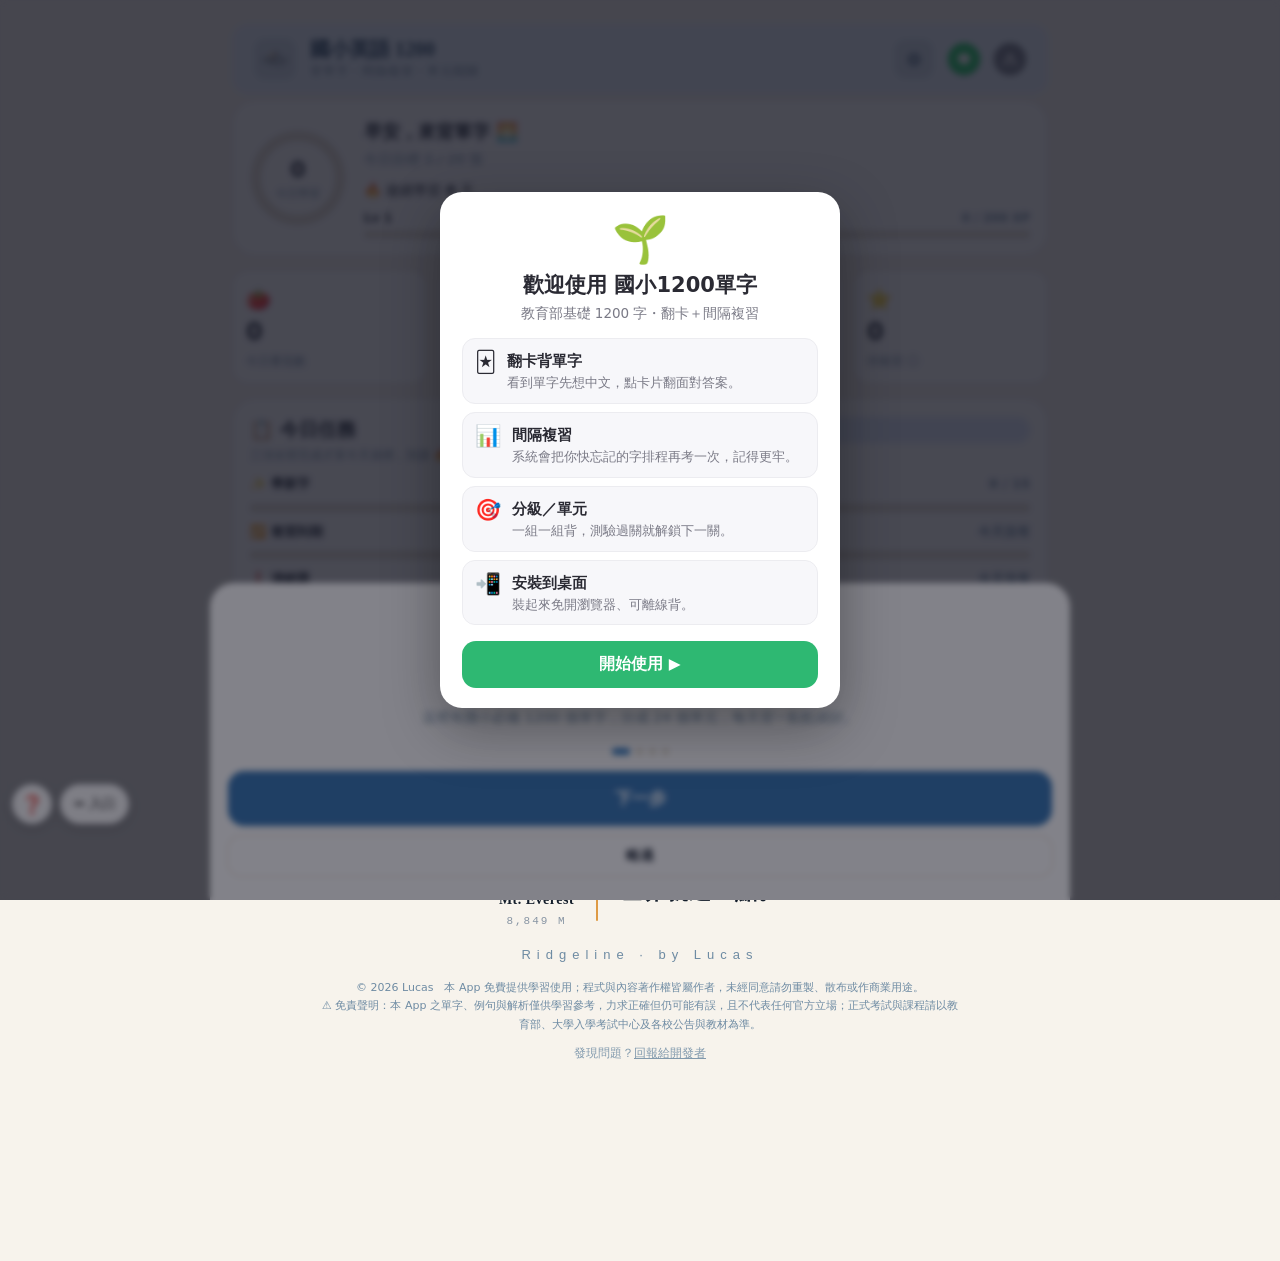
==== commit 9442bdd5: "deploy 901_english1200 from monorepo 06e46dccb3d6a643a384a2dd3a9d159efeecc9b4" ====
--- a/index.html
+++ b/index.html
@@ -1161,6 +1161,7 @@
     </div>
     <p class="rl-sig-by">Ridgeline · by Lucas</p>
     <p style="font-size:11px;line-height:1.7;color:var(--muted);max-width:640px;margin:14px auto 0">© 2026 Lucas　本 App 免費提供學習使用；程式與內容著作權皆屬作者，未經同意請勿重製、散布或作商業用途。<br>⚠️ 免責聲明：本 App 之單字、例句與解析僅供學習參考，力求正確但仍可能有誤，且不代表任何官方立場；正式考試與課程請以教育部、大學入學考試中心及各校公告與教材為準。</p>
+<!--RL_FEEDBACK_START--><p style="font-size:11.5px;color:var(--muted);opacity:.85;margin-top:10px">發現問題？<a href="mailto:weiwynn8899@gmail.com?subject=App%E5%95%8F%E9%A1%8C%E5%9B%9E%E5%A0%B1%EF%BC%8D901_english1200" style="color:inherit;text-decoration:underline">回報給開發者</a></p><!--RL_FEEDBACK_END-->
   </footer>
 </div>
 
@@ -1272,7 +1273,7 @@
 <div class="celebrate" id="celebrate"><div class="card"><div class="ce" id="ceIcon">🎉</div><div class="ct" id="ceTitle"></div><div class="cs" id="ceSub"></div></div></div>
 
 <script>
-const WORDS = [{"word":"a","pos":"det","zh_tw":"一（個）","level":1,"topic":"func","ex":"I have a dog and a cat.","exZh":"我有一隻狗和一隻貓。","unit":1},{"word":"a few","pos":"phr","zh_tw":"一些；幾個","level":1,"topic":"number","ex":"I have a few good friends.","exZh":"我有幾個好朋友。","unit":1},{"word":"a little","pos":"phr","zh_tw":"一點點","level":1,"topic":"number","ex":"I am a little tired now.","exZh":"我現在有點累。","unit":1},{"word":"a lot","pos":"phr","zh_tw":"很多","level":1,"topic":"number","ex":"She reads a lot of books.","exZh":"她讀很多書。","unit":1},{"word":"a.m.","pos":"adv","zh_tw":"上午","level":1,"topic":"time","ex":"School starts at eight a.m.","exZh":"學校早上八點開始上課。","unit":1},{"word":"able","pos":"adj","zh_tw":"有能力的","level":1,"topic":"describe","ex":"I am able to speak English well.","exZh":"我能夠說得很好的英文。","unit":1},{"word":"about","pos":"prep","zh_tw":"有關","level":1,"topic":"func","ex":"Tell me about your favorite hobby.","exZh":"告訴我關於你最喜歡的嗜好。","unit":1,"pos2":"adv","zh2":"大約；差不多","ex2":"There are about thirty students.","exZh2":"大約有三十個學生。"},{"word":"above","pos":"adv","zh_tw":"在上方","level":1,"topic":"func","ex":"The bird is flying above the tree.","exZh":"那隻鳥在樹的上方飛行。","unit":1},{"word":"abroad","pos":"adv","zh_tw":"在國外","level":1,"topic":"adverb","ex":"Have you ever traveled abroad before?","exZh":"你以前曾在國外旅行過嗎？","unit":1},{"word":"across","pos":"prep","zh_tw":"在…對面","level":1,"topic":"func","ex":"We walk across the street together.","exZh":"我們一起穿越那條街。","unit":1},{"word":"actress","pos":"n","zh_tw":"女演員","level":1,"topic":"job","ex":"That actress is in many TV shows.","exZh":"那位女演員演過很多電視節目。","unit":1},{"word":"afraid","pos":"adj","zh_tw":"害怕的","level":1,"topic":"describe","ex":"Are you afraid of the dark?","exZh":"你害怕黑暗嗎？","unit":1},{"word":"after","pos":"conj","zh_tw":"在…之後","level":1,"topic":"func","ex":"Come here after you finish homework.","exZh":"你完成功課之後來這裡。","unit":1},{"word":"afternoon","pos":"n","zh_tw":"下午","level":1,"topic":"time","ex":"We have music class in the afternoon.","exZh":"我們下午有音樂課。","unit":1},{"word":"again","pos":"adv","zh_tw":"再度","level":1,"topic":"adverb","ex":"Can you try again one more time?","exZh":"你能再試一次嗎？","unit":1},{"word":"age","pos":"n","zh_tw":"年齡","level":1,"topic":"thing","ex":"My brother is twelve years of age.","exZh":"我的哥哥年齡十二歲。","unit":1},{"word":"ago","pos":"adv","zh_tw":"…之前","level":1,"topic":"time","ex":"I saw him two weeks ago.","exZh":"我兩週以前看到他。","unit":1},{"word":"agree","pos":"v","zh_tw":"同意","level":1,"topic":"action","ex":"Do you agree with my opinion here?","exZh":"你同意我的看法嗎？","unit":1},{"word":"ahead","pos":"adv","zh_tw":"向前","level":1,"topic":"adverb","ex":"Walk ahead and turn left.","exZh":"向前走然後左轉。","unit":1},{"word":"air","pos":"n","zh_tw":"空氣","level":1,"topic":"nature","ex":"Fresh air makes me feel very good.","exZh":"新鮮空氣讓我感覺很好。","unit":1},{"word":"airplane","pos":"n","zh_tw":"飛機","level":1,"topic":"transport","ex":"The airplane is flying over the city.","exZh":"飛機正飛越這座城市。","unit":1},{"word":"airport","pos":"n","zh_tw":"機場","level":1,"topic":"transport","ex":"We met my uncle at the airport.","exZh":"我們在機場接到了我叔叔。","unit":1},{"word":"all","pos":"adj","zh_tw":"全部的","level":1,"topic":"number","ex":"All students must listen carefully.","exZh":"所有的學生都必須仔細聽。","unit":1},{"word":"almost","pos":"adv","zh_tw":"幾乎","level":1,"topic":"adverb","ex":"I almost missed the school bus.","exZh":"我差點錯過了校車。","unit":1},{"word":"along","pos":"prep","zh_tw":"沿著","level":1,"topic":"func","ex":"We walked along the river yesterday.","exZh":"我們昨天沿著河邊散步。","unit":1},{"word":"already","pos":"adv","zh_tw":"已經","level":1,"topic":"time","ex":"I have already eaten my lunch.","exZh":"我已經吃過午餐了。","unit":1},{"word":"also","pos":"adv","zh_tw":"也","level":1,"topic":"adverb","ex":"I like pizza, and I also like pasta.","exZh":"我喜歡披薩，我也喜歡義大利麵。","unit":1},{"word":"always","pos":"adv","zh_tw":"總是","level":1,"topic":"adverb","ex":"She is always happy and very kind.","exZh":"她總是快樂的和很友善的。","unit":1},{"word":"America","pos":"n","zh_tw":"美洲；美國","level":1,"topic":"place","ex":"My uncle lives in America.","exZh":"我叔叔住在美國。","unit":1},{"word":"American","pos":"adj","zh_tw":"美國的；美國人","level":1,"topic":"place","ex":"He is an American teacher.","exZh":"他是一位美國老師。","unit":1},{"word":"and","pos":"conj","zh_tw":"和；並且","level":1,"topic":"func","ex":"I like apples and bananas.","exZh":"我喜歡蘋果和香蕉。","unit":1},{"word":"angry","pos":"adj","zh_tw":"生氣的","level":1,"topic":"describe","ex":"My dad was angry about the mess.","exZh":"我爸爸對這團亂很生氣。","unit":1},{"word":"animal","pos":"n","zh_tw":"動物","level":1,"topic":"animal","ex":"The dog is a very cute animal.","exZh":"那隻狗是一個很可愛的動物。","unit":1},{"word":"another","pos":"adj","zh_tw":"另外的","level":1,"topic":"func","ex":"Can I have another piece of cake?","exZh":"我可以再吃另一塊蛋糕嗎？","unit":1},{"word":"answer","pos":"n","zh_tw":"答案","level":1,"topic":"school","ex":"Did you know the answer already?","exZh":"你已經知道答案了嗎？","unit":1,"pos2":"v","zh2":"回答；接（電話）","ex2":"Please answer my question.","exZh2":"請回答我的問題。"},{"word":"ant","pos":"n","zh_tw":"螞蟻","level":1,"topic":"animal","ex":"A small ant is on my desk.","exZh":"一隻小螞蟻在我的桌上。","unit":1},{"word":"any","pos":"adj","zh_tw":"任何的","level":1,"topic":"number","ex":"Do you have any questions for me?","exZh":"你有任何問題要問我嗎？","unit":1},{"word":"anyone","pos":"pron","zh_tw":"任何人","level":1,"topic":"func","ex":"Does anyone know the answer?","exZh":"有任何人知道答案嗎？","unit":1},{"word":"anything","pos":"n","zh_tw":"任何事物","level":1,"topic":"func","ex":"I didn't buy anything at the store.","exZh":"我在店裡沒有買任何東西。","unit":1},{"word":"apartment","pos":"n","zh_tw":"公寓","level":1,"topic":"home","ex":"They live in a small apartment.","exZh":"他們住在一間小公寓裡。","unit":1},{"word":"appear","pos":"v","zh_tw":"出現","level":1,"topic":"action","ex":"A rainbow appeared after the heavy rain.","exZh":"大雨後出現了彩虹。","unit":1},{"word":"apple","pos":"n","zh_tw":"蘋果","level":1,"topic":"food","ex":"I eat an apple for breakfast.","exZh":"我早餐吃一個蘋果。","unit":1},{"word":"April","pos":"n","zh_tw":"四月","level":1,"topic":"time","ex":"My birthday is in April.","exZh":"我的生日在四月。","unit":1},{"word":"arm","pos":"n","zh_tw":"手臂","level":1,"topic":"body","ex":"He broke his arm last week.","exZh":"他上週弄斷了手臂。","unit":1},{"word":"around","pos":"adv","zh_tw":"在附近","level":1,"topic":"func","ex":"There are many shops around here.","exZh":"這附近有許多商店。","unit":1},{"word":"arrive","pos":"v","zh_tw":"到達","level":1,"topic":"transport","ex":"We arrive at school at eight o'clock.","exZh":"我們八點鐘抵達學校。","unit":1},{"word":"art","pos":"n","zh_tw":"藝術","level":1,"topic":"school","ex":"I love drawing in art class at school.","exZh":"我喜歡在學校的美術課畫畫。","unit":1},{"word":"as","pos":"prep","zh_tw":"像，如同","level":1,"topic":"func","ex":"She works as a teacher in our town.","exZh":"她在我們鎮上當老師。","unit":1,"pos2":"conj","zh2":"當…的時候；因為","ex2":"He sang as he walked home.","exZh2":"他一邊走回家一邊唱歌。"},{"word":"ask","pos":"v","zh_tw":"詢問","level":1,"topic":"school","ex":"Ask the teacher for more help, okay?","exZh":"請問老師要求更多幫助，好嗎？","unit":1},{"word":"at","pos":"prep","zh_tw":"在（某地／某時）","level":1,"topic":"func","ex":"We meet at the park at three.","exZh":"我們三點在公園見面。","unit":1},{"word":"August","pos":"n","zh_tw":"八月","level":1,"topic":"time","ex":"My birthday is in August every year.","exZh":"我的生日每年都在八月。","unit":2},{"word":"aunt","pos":"n","zh_tw":"姑媽","level":1,"topic":"family","ex":"My aunt baked a cake for us.","exZh":"我姑媽為我們烤了一個蛋糕。","unit":2},{"word":"autumn","pos":"n","zh_tw":"秋天","level":1,"topic":"time","ex":"The leaves turn red in autumn.","exZh":"葉子在秋天變紅。","unit":2},{"word":"away","pos":"adv","zh_tw":"不在","level":1,"topic":"adverb","ex":"My friend lives far away from school.","exZh":"我朋友住得離學校很遠。","unit":2},{"word":"baby","pos":"n","zh_tw":"嬰兒","level":1,"topic":"person","ex":"The baby is crying for her mother.","exZh":"嬰兒在哭著找媽媽。","unit":2},{"word":"back","pos":"n","zh_tw":"背部","level":1,"topic":"body","ex":"I hurt my back during the game.","exZh":"我在遊戲中傷了我的背部。","unit":2,"pos2":"adv","zh2":"回；向後","ex2":"Please come back soon.","exZh2":"請快點回來。"},{"word":"bad","pos":"adj","zh_tw":"壞的","level":1,"topic":"describe","ex":"That is a really bad idea, friend.","exZh":"那是一個很壞的想法，朋友。","unit":2},{"word":"badminton","pos":"n","zh_tw":"羽毛球","level":1,"topic":"sport","ex":"We play badminton in the park together.","exZh":"我們一起在公園打羽毛球。","unit":2},{"word":"bag","pos":"n","zh_tw":"袋子","level":1,"topic":"clothes","ex":"I put my books in my school bag.","exZh":"我把書放進我的書包裡。","unit":2},{"word":"bake","pos":"v","zh_tw":"烘烤","level":1,"topic":"food","ex":"My mom likes to bake bread on Sunday.","exZh":"我媽媽喜歡在星期天烤麵包。","unit":2},{"word":"bakery","pos":"n","zh_tw":"麵包店","level":1,"topic":"place","ex":"We buy fresh bread at the bakery.","exZh":"我們在麵包店買新鮮的麵包。","unit":2},{"word":"balcony","pos":"n","zh_tw":"陽臺","level":1,"topic":"home","ex":"She waters the flowers on the balcony.","exZh":"她在陽臺上澆花。","unit":2},{"word":"ball","pos":"n","zh_tw":"球","level":1,"topic":"thing","ex":"He plays basketball with the ball.","exZh":"他用球玩籃球。","unit":2},{"word":"banana","pos":"n","zh_tw":"香蕉","level":1,"topic":"food","ex":"I eat a banana for breakfast every day.","exZh":"我每天早餐吃一根香蕉。","unit":2},{"word":"band","pos":"n","zh_tw":"樂團","level":1,"topic":"sport","ex":"My brother plays drums in a band.","exZh":"我哥哥在一個樂團裡打鼓。","unit":2},{"word":"bank","pos":"n","zh_tw":"銀行","level":1,"topic":"place","ex":"My dad works at the bank.","exZh":"我爸爸在銀行工作。","unit":2,"pos2":"n","zh2":"河岸","ex2":"We sat on the river bank.","exZh2":"我們坐在河岸上。"},{"word":"barbecue","pos":"v","zh_tw":"火烤","level":1,"topic":"sport","ex":"We barbecue meat in the backyard tonight.","exZh":"我們今晚在後院火烤肉。","unit":2},{"word":"baseball","pos":"n","zh_tw":"棒球","level":1,"topic":"sport","ex":"We watch a baseball game after school.","exZh":"我們放學後看一場棒球比賽。","unit":2},{"word":"basket","pos":"n","zh_tw":"籃子","level":1,"topic":"home","ex":"She put the apples in the basket.","exZh":"她把蘋果放進籃子裡。","unit":2},{"word":"basketball","pos":"n","zh_tw":"籃球","level":1,"topic":"sport","ex":"We play basketball every weekend.","exZh":"我們每個週末玩籃球。","unit":2},{"word":"bat","pos":"n","zh_tw":"蝙蝠","level":1,"topic":"animal","ex":"A bat flew out of the dark cave.","exZh":"一隻蝙蝠從黑暗的洞穴飛出來。","unit":2,"pos2":"n","zh2":"球棒","ex2":"He hit the ball with a bat.","exZh2":"他用球棒打球。"},{"word":"bath","pos":"n","zh_tw":"沐浴","level":1,"topic":"home","ex":"I take a warm bath before bed.","exZh":"我睡前洗個溫水澡。","unit":2},{"word":"bathroom","pos":"n","zh_tw":"浴室","level":1,"topic":"home","ex":"May I go to the bathroom, please?","exZh":"請問我可以去廁所嗎？","unit":2},{"word":"be","pos":"v","zh_tw":"是；成為","level":1,"topic":"func","ex":"I want to be a teacher.","exZh":"我想成為一位老師。","unit":2},{"word":"beach","pos":"n","zh_tw":"沙灘","level":1,"topic":"place","ex":"We build sandcastles on the beach.","exZh":"我們在沙灘上堆沙堡。","unit":2},{"word":"bean","pos":"n","zh_tw":"豆子","level":1,"topic":"food","ex":"I don't like green beans very much.","exZh":"我不太喜歡四季豆。","unit":2},{"word":"bear","pos":"n","zh_tw":"熊","level":1,"topic":"animal","ex":"The big bear is sleeping in winter.","exZh":"那隻大熊在冬天睡覺。","unit":2},{"word":"beautiful","pos":"adj","zh_tw":"美麗的","level":1,"topic":"describe","ex":"The garden looks very beautiful in spring.","exZh":"這座花園在春天看起來很美麗。","unit":2},{"word":"because","pos":"conj","zh_tw":"因為","level":1,"topic":"func","ex":"I did not go because I was sick.","exZh":"因為我生病了，所以我沒去。","unit":2},{"word":"become","pos":"v","zh_tw":"成為","level":1,"topic":"action","ex":"He became a good student this year.","exZh":"他今年變成一個好學生。","unit":2},{"word":"bed","pos":"n","zh_tw":"床","level":1,"topic":"home","ex":"I go to bed at ten every night.","exZh":"我每晚十點上床睡覺。","unit":2},{"word":"bedroom","pos":"n","zh_tw":"臥室","level":1,"topic":"home","ex":"My bedroom has a big blue window.","exZh":"我的臥室有一扇藍色大窗戶。","unit":2},{"word":"bee","pos":"n","zh_tw":"蜜蜂","level":1,"topic":"animal","ex":"A bee is flying around the flower.","exZh":"一隻蜜蜂在花朵旁飛來飛去。","unit":2},{"word":"beef","pos":"n","zh_tw":"牛肉","level":1,"topic":"food","ex":"My father cooked beef noodles for dinner.","exZh":"我爸爸煮了牛肉麵當晚餐。","unit":2},{"word":"before","pos":"conj","zh_tw":"在…之前","level":1,"topic":"func","ex":"Eat lunch before you go outside.","exZh":"在你出去之前先吃午餐。","unit":2},{"word":"begin","pos":"v","zh_tw":"開始","level":1,"topic":"action","ex":"Class begins at eight o'clock every day.","exZh":"課程每天八點開始。","unit":2},{"word":"behind","pos":"adv","zh_tw":"在之後","level":1,"topic":"func","ex":"My little brother is hiding behind.","exZh":"我弟弟躲在後面。","unit":2,"pos2":"prep","zh2":"在…後面","ex2":"The cat is behind the door.","exZh2":"貓在門後面。"},{"word":"believe","pos":"v","zh_tw":"相信","level":1,"topic":"action","ex":"I believe you are telling the truth.","exZh":"我相信你說的是真話。","unit":2},{"word":"bell","pos":"n","zh_tw":"鈴","level":1,"topic":"thing","ex":"The school bell rings at eight every morning.","exZh":"學校的鈴每天早上八點響。","unit":2},{"word":"belong","pos":"v","zh_tw":"屬於","level":1,"topic":"action","ex":"This backpack belongs to my best friend.","exZh":"這個背包屬於我最好的朋友。","unit":2},{"word":"below","pos":"adv","zh_tw":"在下面","level":1,"topic":"func","ex":"My classroom is on the floor below.","exZh":"我的教室在下面那一層。","unit":2,"pos2":"prep","zh2":"在…下方","ex2":"The fish swim below the boat.","exZh2":"魚在船下方游。"},{"word":"belt","pos":"n","zh_tw":"皮帶","level":1,"topic":"clothes","ex":"He wears a black belt with his pants.","exZh":"他繫著一條黑色皮帶配長褲。","unit":2},{"word":"bench","pos":"n","zh_tw":"長凳","level":1,"topic":"home","ex":"We sat on a bench in the park.","exZh":"我們坐在公園的長凳上。","unit":2},{"word":"beside","pos":"prep","zh_tw":"在…旁邊","level":1,"topic":"func","ex":"The cat sits beside me.","exZh":"貓咪坐在我旁邊。","unit":2},{"word":"between","pos":"prep","zh_tw":"在…之間","level":1,"topic":"func","ex":"She stands between her two friends.","exZh":"她站在她的兩個朋友之間。","unit":2},{"word":"big","pos":"adj","zh_tw":"大的","level":1,"topic":"measure","ex":"That is a big house on the hill.","exZh":"那是山上一個大房子。","unit":2},{"word":"bike","pos":"n","zh_tw":"腳踏車","level":1,"topic":"transport","ex":"I ride my bike to school daily.","exZh":"我每天騎我的腳踏車上學。","unit":2},{"word":"bird","pos":"n","zh_tw":"鳥","level":1,"topic":"animal","ex":"A small bird sings in the morning.","exZh":"一隻小鳥在早上唱歌。","unit":2},{"word":"birthday","pos":"n","zh_tw":"生日","level":1,"topic":"thing","ex":"My birthday is in December next month.","exZh":"我的生日在下個月的十二月。","unit":2},{"word":"bite","pos":"v","zh_tw":"咬","level":1,"topic":"animal","ex":"Be careful, the dog may bite you.","exZh":"小心，那隻狗可能會咬你。","unit":2},{"word":"black","pos":"adj","zh_tw":"黑的","level":1,"topic":"color","ex":"He wears a black shirt to school.","exZh":"他穿著黑色襯衫上學。","unit":3},{"word":"blackboard","pos":"n","zh_tw":"黑板","level":1,"topic":"school","ex":"The teacher wrote the date on the blackboard.","exZh":"老師把日期寫在黑板上。","unit":3},{"word":"blanket","pos":"n","zh_tw":"毯子","level":1,"topic":"home","ex":"She covered the baby with a warm blanket.","exZh":"她用溫暖的毯子蓋住寶寶。","unit":3},{"word":"blind","pos":"adj","zh_tw":"失明的","level":1,"topic":"describe","ex":"The blind man walks with a white cane.","exZh":"那位失明的男士用白色拐杖走路。","unit":3},{"word":"block","pos":"n","zh_tw":"街區","level":1,"topic":"transport","ex":"The library is two blocks from here.","exZh":"圖書館離這裡有兩個街區。","unit":3,"pos2":"v","zh2":"阻擋；擋住","ex2":"A big truck blocked the road.","exZh2":"一輛大卡車擋住了路。"},{"word":"blow","pos":"v","zh_tw":"吹","level":1,"topic":"nature","ex":"The strong wind can blow the leaves away.","exZh":"強風會把樹葉吹走。","unit":3},{"word":"blue","pos":"adj","zh_tw":"藍的","level":1,"topic":"color","ex":"The sky is blue and very beautiful.","exZh":"天空是藍色的且很漂亮。","unit":3},{"word":"boat","pos":"n","zh_tw":"船","level":1,"topic":"transport","ex":"We took a boat across the lake.","exZh":"我們搭船橫渡湖面。","unit":3},{"word":"body","pos":"n","zh_tw":"身體","level":1,"topic":"body","ex":"Exercise keeps your body strong and healthy.","exZh":"運動讓你的身體強壯又健康。","unit":3},{"word":"boil","pos":"v","zh_tw":"燒開","level":1,"topic":"food","ex":"Please boil the water before you drink it.","exZh":"喝之前請先把水燒開。","unit":3},{"word":"book","pos":"n","zh_tw":"書","level":1,"topic":"school","ex":"Read this book in your free time.","exZh":"在你的空閒時間裡讀這本書。","unit":3,"pos2":"v","zh2":"預訂","ex2":"We booked a room for the trip.","exZh2":"我們為這趟旅行訂了一個房間。"},{"word":"bookstore","pos":"n","zh_tw":"書店","level":1,"topic":"place","ex":"I buy books at the bookstore.","exZh":"我在書店買書。","unit":3},{"word":"bored","pos":"adj","zh_tw":"厭倦的","level":1,"topic":"describe","ex":"I was bored by that movie last night.","exZh":"昨晚那部電影讓我感到無聊。","unit":3},{"word":"boring","pos":"adj","zh_tw":"無聊的","level":1,"topic":"emotion","ex":"This movie is very boring, not fun.","exZh":"這部電影很無聊，不有趣。","unit":3},{"word":"born","pos":"adj","zh_tw":"天生的","level":1,"topic":"family","ex":"She is a born singer with a sweet voice.","exZh":"她是個天生的歌手，有甜美的嗓音。","unit":3},{"word":"borrow","pos":"v","zh_tw":"借","level":1,"topic":"money","ex":"May I borrow your pencil for a moment?","exZh":"我可以跟你借一下鉛筆嗎？","unit":3},{"word":"boss","pos":"n","zh_tw":"老闆","level":1,"topic":"job","ex":"My uncle is the boss of a small shop.","exZh":"我叔叔是一家小店的老闆。","unit":3},{"word":"both","pos":"pron","zh_tw":"兩者","level":1,"topic":"number","ex":"Both of my parents are teachers.","exZh":"我的父母兩者都是老師。","unit":3},{"word":"bottle","pos":"n","zh_tw":"瓶子","level":1,"topic":"measure","ex":"I drink a bottle of water after running.","exZh":"跑步後我喝一瓶水。","unit":3},{"word":"bottom","pos":"n","zh_tw":"底部","level":1,"topic":"thing","ex":"My socks are at the bottom of the bag.","exZh":"我的襪子在袋子的底部。","unit":3},{"word":"bow","pos":"n","zh_tw":"弓","level":1,"topic":"action","ex":"He shot an arrow with his new bow.","exZh":"他用他的新弓射出一支箭。","unit":3,"pos2":"v","zh2":"鞠躬","ex2":"The students bow to the teacher.","exZh2":"學生們向老師鞠躬。"},{"word":"bowl","pos":"n","zh_tw":"碗","level":1,"topic":"food","ex":"I eat a bowl of rice for lunch.","exZh":"我午餐吃一碗飯。","unit":3},{"word":"box","pos":"n","zh_tw":"箱子","level":1,"topic":"thing","ex":"She kept her old photos in a box.","exZh":"她把舊照片放在一個箱子裡。","unit":3},{"word":"boy","pos":"n","zh_tw":"男孩","level":1,"topic":"person","ex":"That boy is my best friend, really.","exZh":"那個男孩是我最好的朋友。","unit":3},{"word":"bread","pos":"n","zh_tw":"麵包","level":1,"topic":"food","ex":"I eat bread and jam for breakfast.","exZh":"我早餐吃麵包和果醬。","unit":3},{"word":"break","pos":"v","zh_tw":"弄壞","level":1,"topic":"action","ex":"Do not break the glass, be careful.","exZh":"不要打破玻璃，要小心。","unit":3,"pos2":"n","zh2":"休息（時間）","ex2":"Let's take a short break now.","exZh2":"我們現在休息一下吧。"},{"word":"breakfast","pos":"n","zh_tw":"早餐","level":1,"topic":"food","ex":"I eat eggs and bread for breakfast.","exZh":"我早餐吃蛋和麵包。","unit":3},{"word":"bridge","pos":"n","zh_tw":"橋","level":1,"topic":"transport","ex":"We walked across the bridge to the park.","exZh":"我們走過橋到公園。","unit":3},{"word":"bright","pos":"adj","zh_tw":"明亮的","level":1,"topic":"describe","ex":"The sun is very bright this morning.","exZh":"今天早上太陽非常明亮。","unit":3,"pos2":"adj","zh2":"聰明的","ex2":"She is a bright student.","exZh2":"她是個聰明的學生。"},{"word":"bring","pos":"v","zh_tw":"帶來","level":1,"topic":"action","ex":"Please bring your textbook to class tomorrow.","exZh":"明天請帶你的課本來上課。","unit":3},{"word":"brother","pos":"n","zh_tw":"兄弟","level":1,"topic":"family","ex":"My brother helps me with homework.","exZh":"我的哥哥幫我做功課。","unit":3},{"word":"brown","pos":"adj","zh_tw":"棕色的","level":1,"topic":"color","ex":"She wears a brown coat in winter.","exZh":"她冬天穿一件棕色的外套。","unit":3},{"word":"brush","pos":"n","zh_tw":"刷子","level":1,"topic":"action","ex":"I clean my shoes with an old brush.","exZh":"我用一支舊刷子清潔我的鞋子。","unit":3,"pos2":"v","zh2":"刷","ex2":"I brush my teeth every day.","exZh2":"我每天刷牙。"},{"word":"bug","pos":"n","zh_tw":"昆蟲","level":1,"topic":"animal","ex":"A small bug landed on my book.","exZh":"一隻小昆蟲停在我的書上。","unit":3},{"word":"build","pos":"v","zh_tw":"建造","level":1,"topic":"home","ex":"They will build a new school.","exZh":"他們將會建造一個新學校。","unit":3},{"word":"bun","pos":"n","zh_tw":"圓麵包","level":1,"topic":"food","ex":"I had a warm bun for breakfast.","exZh":"我早餐吃了一個熱圓麵包。","unit":3},{"word":"burn","pos":"v","zh_tw":"燒","level":1,"topic":"food","ex":"Be careful not to burn the bread.","exZh":"小心別把麵包燒焦了。","unit":3},{"word":"bus","pos":"n","zh_tw":"公車","level":1,"topic":"transport","ex":"I take the bus to school every day.","exZh":"我每天搭公車上學。","unit":3},{"word":"business","pos":"n","zh_tw":"商業","level":1,"topic":"job","ex":"My uncle runs a small business.","exZh":"我叔叔經營一家小商業。","unit":3},{"word":"businessman","pos":"n","zh_tw":"商人","level":1,"topic":"job","ex":"The businessman flies to Japan every month.","exZh":"那位商人每個月飛去日本。","unit":3},{"word":"busy","pos":"adj","zh_tw":"忙碌的","level":1,"topic":"describe","ex":"My mom is busy with work today.","exZh":"我媽媽今天忙著工作。","unit":3},{"word":"but","pos":"conj","zh_tw":"但是","level":1,"topic":"func","ex":"I like tea, but I prefer juice.","exZh":"我喜歡茶，但是我比較喜歡果汁。","unit":3},{"word":"butter","pos":"n","zh_tw":"奶油","level":1,"topic":"food","ex":"She spread butter on the warm toast.","exZh":"她在熱吐司上塗了奶油。","unit":3},{"word":"butterfly","pos":"n","zh_tw":"蝴蝶","level":1,"topic":"animal","ex":"A beautiful butterfly flew over the flowers.","exZh":"一隻美麗的蝴蝶飛過花朵。","unit":3},{"word":"buy","pos":"v","zh_tw":"買","level":1,"topic":"money","ex":"I want to buy a new shirt tomorrow.","exZh":"我想明天買一件新襯衫。","unit":3},{"word":"by","pos":"prep","zh_tw":"沿；用…方法","level":1,"topic":"func","ex":"We walked by the river after school.","exZh":"放學後我們沿著河邊散步。","unit":3},{"word":"cage","pos":"n","zh_tw":"鳥籠","level":1,"topic":"thing","ex":"The bird sang inside its cage.","exZh":"那隻鳥在鳥籠裡唱歌。","unit":3},{"word":"cake","pos":"n","zh_tw":"蛋糕","level":1,"topic":"food","ex":"I made a chocolate cake for her birthday.","exZh":"我為她的生日做了一個巧克力蛋糕。","unit":3},{"word":"call","pos":"n","zh_tw":"呼叫","level":1,"topic":"action","ex":"Call me when you get home.","exZh":"你到家時打電話給我。","unit":3,"pos2":"v","zh2":"打電話；叫","ex2":"Please call me tonight.","exZh2":"今晚請打電話給我。"},{"word":"camera","pos":"n","zh_tw":"照相機","level":1,"topic":"home","ex":"He took photos with his new camera.","exZh":"他用新照相機拍了照片。","unit":3},{"word":"camp","pos":"v","zh_tw":"紮營","level":1,"topic":"sport","ex":"We will camp near the lake tonight.","exZh":"我們今晚要在湖邊紮營。","unit":4,"pos2":"n","zh2":"營地；露營","ex2":"We set up the camp.","exZh2":"我們搭起了營地。"},{"word":"can","pos":"aux","zh_tw":"能夠","level":1,"topic":"func","ex":"You can help me with my homework.","exZh":"你可以幫我做功課。","unit":4,"pos2":"n","zh2":"罐頭","ex2":"I opened a can of fish.","exZh2":"我打開一罐魚罐頭。"},{"word":"candle","pos":"n","zh_tw":"蠟燭","level":1,"topic":"home","ex":"She lit a candle on the cake.","exZh":"她在蛋糕上點了一根蠟燭。","unit":4},{"word":"candy","pos":"n","zh_tw":"糖果","level":1,"topic":"food","ex":"The children love sweet candy.","exZh":"孩子們喜歡甜甜的糖果。","unit":4},{"word":"cap","pos":"n","zh_tw":"帽子","level":1,"topic":"clothes","ex":"He wears a blue cap to school.","exZh":"他戴著一頂藍色帽子上學。","unit":4},{"word":"car","pos":"n","zh_tw":"車子","level":1,"topic":"transport","ex":"My dad drives his car to work.","exZh":"我爸爸開車去上班。","unit":4},{"word":"card","pos":"n","zh_tw":"卡片","level":1,"topic":"sport","ex":"I sent a birthday card to my friend.","exZh":"我寄了一張生日卡片給朋友。","unit":4},{"word":"care","pos":"v","zh_tw":"關心","level":1,"topic":"action","ex":"She cares about her little brother.","exZh":"她很關心她的弟弟。","unit":4,"pos2":"n","zh2":"照顧；小心","ex2":"Take care of yourself.","exZh2":"好好照顧你自己。"},{"word":"careful","pos":"adj","zh_tw":"小心的","level":1,"topic":"describe","ex":"Be careful when you cross the road.","exZh":"過馬路時要小心。","unit":4},{"word":"carry","pos":"v","zh_tw":"拿，運送","level":1,"topic":"action","ex":"She carries her books in a big backpack.","exZh":"她用大背包攜帶她的書。","unit":4},{"word":"case","pos":"n","zh_tw":"例子","level":1,"topic":"thing","ex":"This is a good case to study.","exZh":"這是一個值得研究的例子。","unit":4,"pos2":"n","zh2":"盒子；箱子","ex2":"Put it in the pencil case.","exZh2":"把它放進鉛筆盒裡。"},{"word":"castle","pos":"n","zh_tw":"城堡","level":1,"topic":"thing","ex":"The old castle stands on a hill.","exZh":"那座古老的城堡矗立在山丘上。","unit":4},{"word":"cat","pos":"n","zh_tw":"貓","level":1,"topic":"animal","ex":"My cat is sleeping on the bed.","exZh":"我的貓在床上睡覺。","unit":4},{"word":"catch","pos":"v","zh_tw":"追捕","level":1,"topic":"action","ex":"The police tried to catch the thief.","exZh":"警察試圖追捕那個小偷。","unit":4,"pos2":"v","zh2":"趕上；接住","ex2":"I can catch the bus.","exZh2":"我趕得上那班公車。"},{"word":"celebrate","pos":"v","zh_tw":"慶祝","level":1,"topic":"festival","ex":"We celebrate our family's birthday every year.","exZh":"我們每年慶祝家人的生日。","unit":4},{"word":"cell phone","pos":"n","zh_tw":"手機","level":1,"topic":"tech","ex":"My mom bought a new cell phone.","exZh":"我媽媽買了一支新手機。","unit":4},{"word":"cent","pos":"n","zh_tw":"分","level":1,"topic":"money","ex":"This pencil costs only fifty cents.","exZh":"這枝鉛筆只要五十分。","unit":4},{"word":"center","pos":"n","zh_tw":"中央","level":1,"topic":"thing","ex":"The teacher stood in the center of the room.","exZh":"老師站在房間的中央。","unit":4},{"word":"centimeter","pos":"n","zh_tw":"公分","level":1,"topic":"measure","ex":"This table is about one hundred centimeters long.","exZh":"這張桌子長約一百公分。","unit":4},{"word":"chair","pos":"n","zh_tw":"椅子","level":1,"topic":"home","ex":"Please sit down on that wooden chair.","exZh":"請坐在那張木製椅子上。","unit":4},{"word":"chalk","pos":"n","zh_tw":"粉筆","level":1,"topic":"school","ex":"The teacher writes on the board with chalk.","exZh":"老師用粉筆在黑板上寫字。","unit":4},{"word":"chance","pos":"n","zh_tw":"機會","level":1,"topic":"thing","ex":"You have a chance to win a great prize.","exZh":"你有機會贏得一個很棒的獎品。","unit":4},{"word":"change","pos":"v","zh_tw":"改變","level":1,"topic":"money","ex":"The weather changes every season.","exZh":"天氣每季都在改變。","unit":4,"pos2":"n","zh2":"零錢；找的錢","ex2":"Here is your change, sir.","exZh2":"先生，這是找您的零錢。"},{"word":"cheap","pos":"adj","zh_tw":"便宜的","level":1,"topic":"money","ex":"These shoes are very cheap.","exZh":"這些鞋子非常便宜。","unit":4},{"word":"cheat","pos":"v","zh_tw":"欺騙","level":1,"topic":"action","ex":"You should never cheat on a test.","exZh":"你考試時絕不應該作弊。","unit":4},{"word":"check","pos":"v","zh_tw":"檢查","level":1,"topic":"action","ex":"I check my email every morning.","exZh":"我每天早上檢查我的電郵。","unit":4},{"word":"cheer","pos":"v","zh_tw":"歡呼","level":1,"topic":"action","ex":"The students cheer for their team loudly.","exZh":"學生們為他們的隊伍大聲歡呼。","unit":4},{"word":"cheese","pos":"n","zh_tw":"起司","level":1,"topic":"food","ex":"I like to put cheese on my pizza.","exZh":"我喜歡在披薩上放起司。","unit":4},{"word":"chess","pos":"n","zh_tw":"西洋棋","level":1,"topic":"sport","ex":"My brother and I play chess after dinner.","exZh":"我和哥哥晚餐後下西洋棋。","unit":4},{"word":"chicken","pos":"n","zh_tw":"雞","level":1,"topic":"food","ex":"My mother cooked some chicken for lunch.","exZh":"我媽媽煮了一些雞肉當午餐。","unit":4},{"word":"child","pos":"n","zh_tw":"小孩","level":1,"topic":"person","ex":"The child plays in the park.","exZh":"小孩在公園裡玩耍。","unit":4},{"word":"China","pos":"n","zh_tw":"中國","level":1,"topic":"place","ex":"The Great Wall is in China.","exZh":"長城在中國。","unit":4},{"word":"Chinese","pos":"n","zh_tw":"中文；中國的","level":1,"topic":"place","ex":"We speak Chinese at home.","exZh":"我們在家說中文。","unit":4},{"word":"chocolate","pos":"n","zh_tw":"巧克力","level":1,"topic":"food","ex":"I bought a bar of chocolate for you.","exZh":"我幫你買了一條巧克力。","unit":4},{"word":"choose","pos":"v","zh_tw":"選擇","level":1,"topic":"action","ex":"Choose your favorite color please.","exZh":"請選擇你最喜歡的顏色。","unit":4},{"word":"chopsticks","pos":"n","zh_tw":"筷子","level":1,"topic":"thing","ex":"I eat noodles with chopsticks.","exZh":"我用筷子吃麵。","unit":4},{"word":"Christmas","pos":"n","zh_tw":"耶誕節","level":1,"topic":"festival","ex":"We give presents on Christmas every year.","exZh":"我們每年在耶誕節送禮物。","unit":4},{"word":"church","pos":"n","zh_tw":"教堂","level":1,"topic":"place","ex":"My grandmother goes to church on Sundays.","exZh":"我奶奶星期天會去教堂。","unit":4},{"word":"circle","pos":"n","zh_tw":"圓圈","level":1,"topic":"measure","ex":"Draw a big circle on the paper.","exZh":"在紙上畫一個大圓圈。","unit":4},{"word":"city","pos":"n","zh_tw":"城市","level":1,"topic":"place","ex":"Taipei is a big city in Taiwan.","exZh":"台北是台灣的大城市。","unit":4},{"word":"clap","pos":"v","zh_tw":"拍(手)","level":1,"topic":"action","ex":"The audience began to clap their hands.","exZh":"觀眾開始拍手。","unit":4},{"word":"class","pos":"n","zh_tw":"班級","level":1,"topic":"school","ex":"My class has thirty students now.","exZh":"我的班級現在有三十個學生。","unit":4,"pos2":"n","zh2":"課；課程","ex2":"We have an English class today.","exZh2":"我們今天有一堂英文課。"},{"word":"classmate","pos":"n","zh_tw":"同學","level":1,"topic":"school","ex":"My classmate helped me with my homework.","exZh":"我的同學幫我做作業。","unit":4},{"word":"classroom","pos":"n","zh_tw":"班級","level":1,"topic":"school","ex":"Our classroom is on the second floor.","exZh":"我們的班級在二樓。","unit":4},{"word":"clean","pos":"adj","zh_tw":"乾淨的","level":1,"topic":"home","ex":"Your room is clean and nice.","exZh":"你的房間乾淨又漂亮。","unit":4},{"word":"clear","pos":"adj","zh_tw":"清楚的","level":1,"topic":"nature","ex":"The answer is clear and simple.","exZh":"答案很清楚且簡單。","unit":4,"pos2":"adj","zh2":"晴朗的；無雲的","ex2":"The sky is clear and blue today.","exZh2":"今天天空晴朗又湛藍。"},{"word":"clerk","pos":"n","zh_tw":"店員","level":1,"topic":"job","ex":"The clerk helped me find my size.","exZh":"那位店員幫我找到我的尺寸。","unit":4},{"word":"climb","pos":"v","zh_tw":"攀爬","level":1,"topic":"sport","ex":"We will climb the mountain this weekend.","exZh":"我們這個週末要去爬山。","unit":4},{"word":"clock","pos":"n","zh_tw":"時鐘","level":1,"topic":"time","ex":"The clock on the wall is broken.","exZh":"牆上的時鐘壞了。","unit":4},{"word":"close","pos":"v","zh_tw":"關","level":1,"topic":"action","ex":"Close the door when you leave.","exZh":"你離開時關上門。","unit":4,"pos2":"adj","zh2":"親近的；接近的","ex2":"She is my close friend.","exZh2":"她是我親近的朋友。"},{"word":"clothes","pos":"n","zh_tw":"衣服","level":1,"topic":"clothes","ex":"I wear clean clothes to school.","exZh":"我穿著乾淨的衣服上學。","unit":5},{"word":"cloudy","pos":"adj","zh_tw":"多雲的","level":1,"topic":"nature","ex":"It is cloudy and cool today.","exZh":"今天多雲又涼爽。","unit":5},{"word":"club","pos":"n","zh_tw":"俱樂部","level":1,"topic":"thing","ex":"I joined the school's English club.","exZh":"我加入了學校的英文俱樂部。","unit":5},{"word":"coat","pos":"n","zh_tw":"大衣","level":1,"topic":"clothes","ex":"Put on your coat before going out.","exZh":"出門前穿上你的大衣。","unit":5},{"word":"coffee","pos":"n","zh_tw":"咖啡","level":1,"topic":"food","ex":"My father drinks coffee every morning.","exZh":"我爸爸每天早上喝咖啡。","unit":5},{"word":"coke","pos":"n","zh_tw":"可樂","level":1,"topic":"thing","ex":"I would like a glass of coke.","exZh":"我想要一杯可樂。","unit":5},{"word":"cold","pos":"adj","zh_tw":"冷的","level":1,"topic":"health","ex":"It is cold in winter season.","exZh":"冬天時天氣很冷。","unit":5,"pos2":"n","zh2":"感冒","ex2":"I caught a cold last week.","exZh2":"我上週感冒了。"},{"word":"collect","pos":"v","zh_tw":"收集","level":1,"topic":"action","ex":"I collect stamps from many different countries.","exZh":"我收集來自許多不同國家的郵票。","unit":5},{"word":"color","pos":"n","zh_tw":"顏色","level":1,"topic":"color","ex":"What is your favorite color.","exZh":"你最喜歡的顏色是什麼。","unit":5},{"word":"comb","pos":"n","zh_tw":"梳子","level":1,"topic":"clothes","ex":"I lost my comb at school today.","exZh":"我今天在學校弄丟了梳子。","unit":5},{"word":"come","pos":"v","zh_tw":"來","level":1,"topic":"action","ex":"Come to my house this weekend.","exZh":"這個週末來我家玩。","unit":5},{"word":"comfortable","pos":"adj","zh_tw":"舒服的","level":1,"topic":"health","ex":"This chair is very comfortable to sit in.","exZh":"這把椅子坐起來非常舒適。","unit":5},{"word":"comic","pos":"n","zh_tw":"漫畫","level":1,"topic":"thing","ex":"He loves to read comic books.","exZh":"他喜歡看漫畫書。","unit":5},{"word":"common","pos":"adj","zh_tw":"共同的","level":1,"topic":"describe","ex":"We share a common goal as a team.","exZh":"身為一個團隊，我們有共同的目標。","unit":5},{"word":"computer","pos":"n","zh_tw":"電腦","level":1,"topic":"home","ex":"I do my homework on the computer.","exZh":"我用電腦做功課。","unit":5},{"word":"convenient","pos":"adj","zh_tw":"方便的","level":1,"topic":"describe","ex":"The location is convenient for all students.","exZh":"這個位置對所有學生來說很方便。","unit":5},{"word":"cook","pos":"v","zh_tw":"煮","level":1,"topic":"food","ex":"My mother cooks dinner for us.","exZh":"我媽媽為我們烹飪晚餐。","unit":5,"pos2":"n","zh2":"廚師","ex2":"My mother is a good cook.","exZh2":"我媽媽是個好廚師。"},{"word":"cookie","pos":"n","zh_tw":"點心","level":1,"topic":"food","ex":"Mom baked some cookies for the party.","exZh":"媽媽為派對烤了一些點心。","unit":5},{"word":"cool","pos":"adj","zh_tw":"涼的","level":1,"topic":"describe","ex":"Today is a cool and nice day.","exZh":"今天是涼爽且舒服的一天。","unit":5,"pos2":"adj","zh2":"酷的；很棒的","ex2":"Your new bike is so cool!","exZh2":"你的新腳踏車真酷！"},{"word":"copy","pos":"v","zh_tw":"複製","level":1,"topic":"action","ex":"Please copy these words into your notebook.","exZh":"請把這些字複製到你的筆記本上。","unit":5,"pos2":"n","zh2":"一份；一本","ex2":"I bought a copy of the book.","exZh2":"我買了一本那本書。"},{"word":"corner","pos":"n","zh_tw":"角落","level":1,"topic":"thing","ex":"The store is on the corner of the street.","exZh":"那家店在街角。","unit":5},{"word":"correct","pos":"adj","zh_tw":"正確的","level":1,"topic":"action","ex":"Your answer is correct.","exZh":"你的答案是正確的。","unit":5},{"word":"cost","pos":"v","zh_tw":"花費","level":1,"topic":"money","ex":"This new bike cost me a lot of money.","exZh":"這台新腳踏車花了我很多錢。","unit":5,"pos2":"n","zh2":"費用；成本","ex2":"The cost of the trip is high.","exZh2":"這趟旅行的費用很高。"},{"word":"couch","pos":"n","zh_tw":"長沙發","level":1,"topic":"home","ex":"My cat likes to sleep on the couch.","exZh":"我的貓喜歡睡在長沙發上。","unit":5},{"word":"count","pos":"v","zh_tw":"計數","level":1,"topic":"action","ex":"The little boy can count to one hundred.","exZh":"那個小男孩能數到一百。","unit":5},{"word":"country","pos":"n","zh_tw":"國家","level":1,"topic":"place","ex":"Japan is a beautiful country.","exZh":"日本是一個美麗的國家。","unit":5},{"word":"course","pos":"n","zh_tw":"課程","level":1,"topic":"school","ex":"I am taking an English course this summer.","exZh":"今年夏天我在上一門英語課程。","unit":5},{"word":"cousin","pos":"n","zh_tw":"表(堂)兄弟姊 妹","level":1,"topic":"family","ex":"My cousin lives in another city.","exZh":"我的表哥住在另一個城市。","unit":5},{"word":"cover","pos":"v","zh_tw":"覆蓋","level":1,"topic":"action","ex":"Please cover the food with a clean cloth.","exZh":"請用乾淨的布覆蓋食物。","unit":5,"pos2":"n","zh2":"封面；蓋子","ex2":"The book has a red cover.","exZh2":"這本書有個紅色封面。"},{"word":"cow","pos":"n","zh_tw":"母牛","level":1,"topic":"animal","ex":"The cow gives us fresh milk every day.","exZh":"那頭母牛每天給我們新鮮的牛奶。","unit":5},{"word":"cowboy","pos":"n","zh_tw":"牛仔","level":1,"topic":"job","ex":"The cowboy rode his horse across the field.","exZh":"那個牛仔騎著馬越過田野。","unit":5},{"word":"crazy","pos":"adj","zh_tw":"瘋狂的","level":1,"topic":"describe","ex":"My brother is crazy about computer games.","exZh":"我哥哥對電腦遊戲很瘋狂。","unit":5},{"word":"cross","pos":"v","zh_tw":"穿越；橫越","level":1,"topic":"action","ex":"Look both ways before you cross the road.","exZh":"過馬路前要看看兩邊。","unit":5},{"word":"cry","pos":"v","zh_tw":"哭","level":1,"topic":"action","ex":"The baby cries when it is hungry.","exZh":"寶寶餓時會哭泣。","unit":5},{"word":"cup","pos":"n","zh_tw":"杯子","level":1,"topic":"food","ex":"I drink a cup of hot tea every morning.","exZh":"我每天早上喝一杯熱茶。","unit":5},{"word":"cut","pos":"v","zh_tw":"切割","level":1,"topic":"action","ex":"Cut the bread into small pieces.","exZh":"把麵包切成小塊。","unit":5},{"word":"cute","pos":"adj","zh_tw":"可愛的","level":1,"topic":"describe","ex":"Her little dog is very cute.","exZh":"她的小狗很可愛。","unit":5},{"word":"dance","pos":"v","zh_tw":"跳舞","level":1,"topic":"sport","ex":"I love to dance at the party.","exZh":"我喜歡在派對上跳舞。","unit":5,"pos2":"n","zh2":"舞蹈；舞會","ex2":"We went to the school dance.","exZh2":"我們去了學校的舞會。"},{"word":"dangerous","pos":"adj","zh_tw":"危險的","level":1,"topic":"describe","ex":"Driving too fast is dangerous.","exZh":"開車太快是危險的。","unit":5},{"word":"dark","pos":"adj","zh_tw":"黑的","level":1,"topic":"describe","ex":"The dark night scared the children.","exZh":"黑暗的夜晚嚇到了孩子們。","unit":5,"pos2":"n","zh2":"黑暗","ex2":"The cat hid in the dark.","exZh2":"那隻貓躲在黑暗中。"},{"word":"date","pos":"n","zh_tw":"日期","level":1,"topic":"action","ex":"What is the date of the test?","exZh":"考試的日期是哪一天？","unit":5,"pos2":"n","zh2":"約會","ex2":"They went on a date last night.","exZh2":"他們昨晚去約會。"},{"word":"daughter","pos":"n","zh_tw":"女兒","level":1,"topic":"family","ex":"My daughter likes drawing pictures.","exZh":"我的女兒喜歡畫圖。","unit":5},{"word":"day","pos":"n","zh_tw":"一天","level":1,"topic":"time","ex":"Every day has twenty-four hours.","exZh":"每一天都有二十四小時。","unit":5},{"word":"dead","pos":"adj","zh_tw":"死的","level":1,"topic":"describe","ex":"The old tree in our yard is dead.","exZh":"我們院子裡的老樹死了。","unit":5},{"word":"dear","pos":"adj","zh_tw":"親愛的","level":1,"topic":"describe","ex":"She wrote a letter to her dear friend.","exZh":"她寫了一封信給她親愛的朋友。","unit":5},{"word":"December","pos":"n","zh_tw":"十二月","level":1,"topic":"time","ex":"My birthday is in December every year.","exZh":"我的生日每年都在十二月。","unit":5},{"word":"decide","pos":"v","zh_tw":"決定","level":1,"topic":"action","ex":"I decided to study harder now.","exZh":"我決定現在更努力讀書。","unit":5},{"word":"delicious","pos":"adj","zh_tw":"美味的","level":1,"topic":"food","ex":"This food tastes so delicious.","exZh":"這食物嚐起來非常美味。","unit":5},{"word":"dentist","pos":"n","zh_tw":"牙醫","level":1,"topic":"job","ex":"I visit the dentist twice a year.","exZh":"我一年看牙醫兩次。","unit":5},{"word":"department store","pos":"n","zh_tw":"百貨公司","level":1,"topic":"place","ex":"We shopped at the department store.","exZh":"我們在百貨公司購物。","unit":5},{"word":"desk","pos":"n","zh_tw":"書桌","level":1,"topic":"home","ex":"My desk is next to the window.","exZh":"我的書桌在窗戶旁邊。","unit":6},{"word":"dictionary","pos":"n","zh_tw":"字典","level":1,"topic":"school","ex":"I look up new words in my dictionary.","exZh":"我用字典查生字。","unit":6},{"word":"die","pos":"v","zh_tw":"死","level":1,"topic":"action","ex":"The flowers will die without enough water.","exZh":"花若沒有足夠的水就會死。","unit":6},{"word":"different","pos":"adj","zh_tw":"不同的","level":1,"topic":"describe","ex":"My brother and I like different sports.","exZh":"我和我弟弟喜歡不同的運動。","unit":6},{"word":"difficult","pos":"adj","zh_tw":"困難的","level":1,"topic":"describe","ex":"Math is difficult but interesting.","exZh":"數學很困難但有趣。","unit":6},{"word":"dig","pos":"v","zh_tw":"挖掘","level":1,"topic":"action","ex":"The boys like to dig holes on the beach.","exZh":"男孩們喜歡在沙灘上挖洞。","unit":6},{"word":"dining room","pos":"n","zh_tw":"飯廳；餐廳","level":1,"topic":"home","ex":"We eat dinner in the dining room.","exZh":"我們在飯廳吃晚餐。","unit":6},{"word":"dinner","pos":"n","zh_tw":"晚餐","level":1,"topic":"food","ex":"We eat dinner at six o'clock.","exZh":"我們在六點吃晚餐。","unit":6},{"word":"dirty","pos":"adj","zh_tw":"骯髒的","level":1,"topic":"describe","ex":"The dirty dishes need washing.","exZh":"骯髒的盤子需要清洗。","unit":6},{"word":"dish","pos":"n","zh_tw":"盤子","level":1,"topic":"food","ex":"Please put the clean dish on the table.","exZh":"請把乾淨的盤子放在桌上。","unit":6,"pos2":"n","zh2":"菜餚；一道菜","ex2":"This dish is very delicious.","exZh2":"這道菜非常美味。"},{"word":"do","pos":"v","zh_tw":"做","level":1,"topic":"daily","ex":"Do your homework before going out.","exZh":"出門前做完你的功課。","unit":6},{"word":"doctor","pos":"n","zh_tw":"醫生","level":1,"topic":"job","ex":"The doctor helps sick people.","exZh":"醫生幫助生病的人。","unit":6},{"word":"dodge ball","pos":"n","zh_tw":"躲避球","level":1,"topic":"sport","ex":"We play dodge ball at school.","exZh":"我們在學校玩躲避球。","unit":6},{"word":"dog","pos":"n","zh_tw":"狗","level":1,"topic":"animal","ex":"My dog loves to play fetch.","exZh":"我的狗喜歡玩取東西。","unit":6},{"word":"doll","pos":"n","zh_tw":"洋娃娃","level":1,"topic":"sport","ex":"My sister sleeps with her favorite doll.","exZh":"我妹妹抱著她最喜歡的洋娃娃睡覺。","unit":6},{"word":"dollar","pos":"n","zh_tw":"元","level":1,"topic":"money","ex":"This pen costs only one dollar.","exZh":"這支筆只要一元。","unit":6},{"word":"door","pos":"n","zh_tw":"門","level":1,"topic":"home","ex":"Open the door slowly please.","exZh":"請慢慢打開門。","unit":6},{"word":"dot","pos":"n","zh_tw":"點","level":1,"topic":"measure","ex":"Put a dot at the end of the line.","exZh":"在線的末端點一個點。","unit":6},{"word":"down","pos":"adv","zh_tw":"向下","level":1,"topic":"func","ex":"Please sit down and open your book.","exZh":"請坐下並打開你的書。","unit":6},{"word":"dozen","pos":"n","zh_tw":"(一)打","level":1,"topic":"measure","ex":"I bought a dozen eggs at the store.","exZh":"我在商店買了一打雞蛋。","unit":6},{"word":"dragon","pos":"n","zh_tw":"龍","level":1,"topic":"animal","ex":"The dragon in the story can fly.","exZh":"故事裡的龍會飛。","unit":6},{"word":"draw","pos":"v","zh_tw":"拉","level":1,"topic":"sport","ex":"Please draw the rope toward you slowly.","exZh":"請慢慢把繩子拉向你。","unit":6,"pos2":"v","zh2":"畫；繪畫","ex2":"She likes to draw a cat.","exZh2":"她喜歡畫一隻貓。"},{"word":"drawer","pos":"n","zh_tw":"抽屜","level":1,"topic":"home","ex":"My socks are in the top drawer.","exZh":"我的襪子在最上面的抽屜裡。","unit":6},{"word":"dream","pos":"n","zh_tw":"夢","level":1,"topic":"thing","ex":"I dream about traveling abroad.","exZh":"我夢想著出國旅遊。","unit":6,"pos2":"v","zh2":"做夢；夢想","ex2":"I dream of being a singer.","exZh2":"我夢想成為一名歌手。"},{"word":"dress","pos":"n","zh_tw":"洋裝","level":1,"topic":"clothes","ex":"She wore a red dress to the party.","exZh":"她穿了一件紅色洋裝去派對。","unit":6,"pos2":"v","zh2":"穿衣服；打扮","ex2":"She dresses up for the party.","exZh2":"她為了派對盛裝打扮。"},{"word":"drink","pos":"v","zh_tw":"喝","level":1,"topic":"food","ex":"Drink more water every single day.","exZh":"每天多喝水。","unit":6,"pos2":"n","zh2":"飲料","ex2":"Would you like a cold drink?","exZh2":"你想要一杯冷飲嗎？"},{"word":"drive","pos":"v","zh_tw":"開車","level":1,"topic":"transport","ex":"My mom drives to work daily.","exZh":"我媽媽每天開車上班。","unit":6},{"word":"driver","pos":"n","zh_tw":"駕駛人","level":1,"topic":"job","ex":"The bus driver is very friendly to us.","exZh":"公車駕駛人對我們很友善。","unit":6},{"word":"drop","pos":"v","zh_tw":"落下","level":1,"topic":"action","ex":"Be careful not to drop your phone.","exZh":"小心不要讓你的手機落下。","unit":6,"pos2":"n","zh2":"一滴","ex2":"A drop of water fell down.","exZh2":"一滴水落了下來。"},{"word":"drum","pos":"n","zh_tw":"鼓","level":1,"topic":"sport","ex":"My brother can play the drum well.","exZh":"我哥哥鼓打得很好。","unit":6},{"word":"dry","pos":"adj","zh_tw":"乾的","level":1,"topic":"nature","ex":"My clothes are not dry yet.","exZh":"我的衣服還沒乾。","unit":6,"pos2":"v","zh2":"弄乾；擦乾","ex2":"Please dry your hands.","exZh2":"請把你的手擦乾。"},{"word":"duck","pos":"n","zh_tw":"鴨子","level":1,"topic":"animal","ex":"There is a yellow duck in the pond.","exZh":"池塘裡有一隻黃色的鴨子。","unit":6},{"word":"dumpling","pos":"n","zh_tw":"餃子","level":1,"topic":"food","ex":"We eat dumplings during the Chinese New Year.","exZh":"我們在農曆新年吃餃子。","unit":6},{"word":"during","pos":"prep","zh_tw":"在…期間","level":1,"topic":"func","ex":"During the class we must listen.","exZh":"上課期間我們必須聽講。","unit":6},{"word":"each","pos":"adj","zh_tw":"每個","level":1,"topic":"func","ex":"Each student gets a new notebook.","exZh":"每個學生都得到新筆記本。","unit":6},{"word":"ear","pos":"n","zh_tw":"耳朵","level":1,"topic":"body","ex":"My right ear hurts a little today.","exZh":"我的右耳今天有點痛。","unit":6},{"word":"early","pos":"adj","zh_tw":"早的","level":1,"topic":"time","ex":"I get up early every morning for school.","exZh":"我每天早上為了上學早起。","unit":6,"pos2":"adv","zh2":"早地；提早地","ex2":"He got up early today.","exZh2":"他今天很早起床。"},{"word":"earth","pos":"n","zh_tw":"地球","level":1,"topic":"nature","ex":"The Earth is our home and we must protect it.","exZh":"地球是我們的家，我們必須保護它。","unit":6},{"word":"east","pos":"n","zh_tw":"東方","level":1,"topic":"place","ex":"The sun rises in the east.","exZh":"太陽從東方升起。","unit":6},{"word":"Easter","pos":"n","zh_tw":"復活節","level":1,"topic":"festival","ex":"We paint eggs at Easter.","exZh":"復活節我們會彩繪彩蛋。","unit":6},{"word":"easy","pos":"adj","zh_tw":"容易的","level":1,"topic":"describe","ex":"This math problem is very easy for me.","exZh":"這道數學題對我來說很容易。","unit":6},{"word":"eat","pos":"v","zh_tw":"吃","level":1,"topic":"food","ex":"I eat breakfast with my family every day.","exZh":"我每天和家人一起吃早餐。","unit":6},{"word":"egg","pos":"n","zh_tw":"蛋","level":1,"topic":"food","ex":"She likes to eat one egg for breakfast.","exZh":"她喜歡早餐吃一個蛋。","unit":6},{"word":"eight","pos":"n","zh_tw":"八","level":1,"topic":"number","ex":"There are eight students in our group.","exZh":"我們這組有八個學生。","unit":6},{"word":"eighteen","pos":"n","zh_tw":"十八","level":1,"topic":"number","ex":"My cousin will be eighteen next year.","exZh":"我表哥明年就十八歲了。","unit":6},{"word":"eighth","pos":"num","zh_tw":"第八","level":1,"topic":"number","ex":"August is the eighth month.","exZh":"八月是第八個月。","unit":6},{"word":"eighty","pos":"n","zh_tw":"八十","level":1,"topic":"number","ex":"My grandmother is eighty years old.","exZh":"我奶奶八十歲了。","unit":6},{"word":"either","pos":"det","zh_tw":"（兩者）任一","level":1,"topic":"func","ex":"You can take either pen.","exZh":"這兩枝筆你拿哪一枝都行。","unit":6},{"word":"elementary school","pos":"n","zh_tw":"小學","level":1,"topic":"school","ex":"My sister goes to elementary school.","exZh":"我妹妹上小學。","unit":6},{"word":"elephant","pos":"n","zh_tw":"大象","level":1,"topic":"animal","ex":"The elephant has a very long nose.","exZh":"大象有一個很長的鼻子。","unit":6},{"word":"eleven","pos":"n","zh_tw":"十一","level":1,"topic":"number","ex":"The class starts at eleven o'clock.","exZh":"課程在十一點開始。","unit":7},{"word":"eleventh","pos":"num","zh_tw":"第十一","level":1,"topic":"number","ex":"November is the eleventh month.","exZh":"十一月是第十一個月。","unit":7},{"word":"else","pos":"adv","zh_tw":"其他","level":1,"topic":"describe","ex":"Do you want anything else to eat?","exZh":"你還想吃其他東西嗎？","unit":7},{"word":"email","pos":"n","zh_tw":"電子郵件","level":1,"topic":"tech","ex":"I sent an email to my teacher.","exZh":"我寄了一封電子郵件給我的老師。","unit":7,"pos2":"v","zh2":"寄電子郵件給","ex2":"Please email me tonight.","exZh2":"請今晚寄電子郵件給我。"},{"word":"end","pos":"v","zh_tw":"結束","level":1,"topic":"action","ex":"The movie will end in ten minutes.","exZh":"電影將在十分鐘後結束。","unit":7,"pos2":"n","zh2":"結尾；末端","ex2":"The shop is at the end.","exZh2":"那家店在最尾端。"},{"word":"engineer","pos":"n","zh_tw":"工程師","level":1,"topic":"job","ex":"My father is a computer engineer.","exZh":"我爸爸是一位電腦工程師。","unit":7},{"word":"English","pos":"n","zh_tw":"英文；英語","level":1,"topic":"school","ex":"I study English every day.","exZh":"我每天學英文。","unit":7},{"word":"enjoy","pos":"v","zh_tw":"享受","level":1,"topic":"action","ex":"I enjoy playing basketball with my friends.","exZh":"我喜歡和朋友一起打籃球。","unit":7},{"word":"enough","pos":"adj","zh_tw":"足夠的","level":1,"topic":"describe","ex":"I have enough time to finish my homework.","exZh":"我有足夠的時間完成功課。","unit":7},{"word":"enter","pos":"v","zh_tw":"進入","level":1,"topic":"action","ex":"Please knock before you enter the room.","exZh":"進入房間前請先敲門。","unit":7},{"word":"envelope","pos":"n","zh_tw":"信封","level":1,"topic":"school","ex":"She put the letter in an envelope.","exZh":"她把信放進一個信封裡。","unit":7},{"word":"eraser","pos":"n","zh_tw":"橡皮擦","level":1,"topic":"school","ex":"I used an eraser to clean my mistake.","exZh":"我用橡皮擦擦掉我的錯誤。","unit":7},{"word":"eve","pos":"n","zh_tw":"前夕","level":1,"topic":"thing","ex":"We have a big dinner on Christmas eve.","exZh":"我們在聖誕節前夕吃大餐。","unit":7},{"word":"even","pos":"adv","zh_tw":"甚至","level":1,"topic":"adverb","ex":"Even small mistakes can cause big problems.","exZh":"即使是小錯誤也可能造成大問題。","unit":7,"pos2":"adj","zh2":"偶數的；平的","ex2":"Two and four are even numbers.","exZh2":"二和四是偶數。"},{"word":"evening","pos":"n","zh_tw":"傍晚","level":1,"topic":"time","ex":"We usually have dinner in the evening.","exZh":"我們通常在傍晚吃晚餐。","unit":7},{"word":"ever","pos":"adv","zh_tw":"從來","level":1,"topic":"adverb","ex":"Have you ever been to Japan before?","exZh":"你以前曾經去過日本嗎？","unit":7},{"word":"every","pos":"adj","zh_tw":"每個","level":1,"topic":"func","ex":"Every student needs to study hard for exams.","exZh":"每個學生都需要為考試努力讀書。","unit":7},{"word":"everyone","pos":"pron","zh_tw":"每個人","level":1,"topic":"func","ex":"Everyone likes the new teacher.","exZh":"每個人都喜歡新老師。","unit":7},{"word":"everything","pos":"pron","zh_tw":"每件事；一切","level":1,"topic":"func","ex":"Everything on the table is mine.","exZh":"桌上所有東西都是我的。","unit":7},{"word":"example","pos":"n","zh_tw":"例子","level":1,"topic":"school","ex":"Can you give me an example of this word?","exZh":"你能給我這個單字的例子嗎？","unit":7},{"word":"excellent","pos":"adj","zh_tw":"優秀的","level":1,"topic":"describe","ex":"Your excellent work deserves a good grade.","exZh":"你優秀的作品值得好成績。","unit":7},{"word":"except","pos":"prep","zh_tw":"除…之外","level":1,"topic":"func","ex":"Everyone came to school except Tom today.","exZh":"今天除了湯姆之外，每個人都來上學。","unit":7},{"word":"excited","pos":"adj","zh_tw":"興奮的","level":1,"topic":"emotion","ex":"I was excited about the birthday party.","exZh":"我對生日派對感到興奮。","unit":7},{"word":"exciting","pos":"adj","zh_tw":"令人興奮的","level":1,"topic":"describe","ex":"The game was very exciting.","exZh":"那場比賽非常刺激。","unit":7},{"word":"excuse","pos":"v","zh_tw":"原諒","level":1,"topic":"thing","ex":"Please excuse me for being late today.","exZh":"請原諒我今天遲到了。","unit":7,"pos2":"n","zh2":"藉口","ex2":"Don't give me any excuse.","exZh2":"別給我任何藉口。"},{"word":"exercise","pos":"n","zh_tw":"運動","level":1,"topic":"sport","ex":"I do exercise in the gym after school.","exZh":"我放學後在健身房運動。","unit":7},{"word":"expensive","pos":"adj","zh_tw":"昂貴的","level":1,"topic":"money","ex":"These shoes are too expensive for me.","exZh":"這些鞋對我來說太昂貴了。","unit":7},{"word":"experience","pos":"n","zh_tw":"經驗","level":1,"topic":"thing","ex":"I had a wonderful experience traveling in Japan.","exZh":"我在日本旅行有了很棒的體驗。","unit":7},{"word":"eye","pos":"n","zh_tw":"眼睛","level":1,"topic":"body","ex":"She closed her left eye and smiled.","exZh":"她閉上左眼微笑。","unit":7},{"word":"face","pos":"n","zh_tw":"臉","level":1,"topic":"body","ex":"She has a beautiful face and smile.","exZh":"她有漂亮的臉和微笑。","unit":7,"pos2":"v","zh2":"面對","ex2":"We must face the problem.","exZh2":"我們必須面對這個問題。"},{"word":"fact","pos":"n","zh_tw":"事實","level":1,"topic":"thing","ex":"It is a fact that the Earth is round.","exZh":"地球是圓的是一個事實。","unit":7},{"word":"factory","pos":"n","zh_tw":"工廠","level":1,"topic":"place","ex":"My uncle works in a car factory.","exZh":"我叔叔在一家汽車工廠工作。","unit":7},{"word":"fail","pos":"v","zh_tw":"失敗","level":1,"topic":"school","ex":"I tried my best, but I failed the test.","exZh":"我盡力了，但我考試不及格。","unit":7},{"word":"fall","pos":"v","zh_tw":"倒下","level":1,"topic":"time","ex":"The leaves fall from the trees in autumn.","exZh":"葉子在秋天從樹上落下。","unit":7,"pos2":"n","zh2":"秋天","ex2":"The leaves turn red in fall.","exZh2":"葉子在秋天變紅。"},{"word":"family","pos":"n","zh_tw":"家","level":1,"topic":"family","ex":"My family is very important to me.","exZh":"我的家庭對我很重要。","unit":7},{"word":"famous","pos":"adj","zh_tw":"著名的","level":1,"topic":"describe","ex":"This actor is very famous in Hollywood.","exZh":"這位演員在好萊塢很著名。","unit":7},{"word":"fan","pos":"n","zh_tw":"電扇","level":1,"topic":"sport","ex":"Please turn on the fan; it's hot.","exZh":"請打開電扇，好熱。","unit":7,"pos2":"n","zh2":"粉絲；迷","ex2":"He is a big baseball fan.","exZh2":"他是個棒球迷。"},{"word":"far","pos":"adj","zh_tw":"遠方的","level":1,"topic":"measure","ex":"The park is far from my house.","exZh":"那座公園離我家很遠。","unit":7},{"word":"farm","pos":"n","zh_tw":"農場","level":1,"topic":"place","ex":"We saw many cows on the farm.","exZh":"我們在農場上看見許多牛。","unit":7},{"word":"farmer","pos":"n","zh_tw":"農夫","level":1,"topic":"job","ex":"The farmer grows rice every year.","exZh":"那位農夫每年種稻米。","unit":7},{"word":"fast","pos":"adj","zh_tw":"快的","level":1,"topic":"transport","ex":"The fast runner won the race easily.","exZh":"快速的跑者輕鬆贏了比賽。","unit":7,"pos2":"adv","zh2":"快地","ex2":"The rabbit runs very fast.","exZh2":"那隻兔子跑得很快。"},{"word":"fat","pos":"adj","zh_tw":"肥胖的","level":1,"topic":"describe","ex":"The cat is too fat to jump.","exZh":"這隻貓太肥胖了，跳不起來。","unit":7},{"word":"father","pos":"n","zh_tw":"父親","level":1,"topic":"thing","ex":"My father teaches me how to ride a bike.","exZh":"我的父親教我如何騎腳踏車。","unit":7},{"word":"favorite","pos":"adj","zh_tw":"最喜歡的","level":1,"topic":"describe","ex":"My favorite color is blue not red.","exZh":"我最喜愛的顏色是藍色，不是紅色。","unit":7},{"word":"February","pos":"n","zh_tw":"二月","level":1,"topic":"time","ex":"My birthday is in February.","exZh":"我的生日在二月。","unit":7},{"word":"feed","pos":"v","zh_tw":"餵養","level":1,"topic":"action","ex":"I feed my dog every morning.","exZh":"我每天早上餵我的狗。","unit":7},{"word":"feel","pos":"v","zh_tw":"感覺","level":1,"topic":"action","ex":"How do you feel about the test today?","exZh":"你對今天的測驗感覺如何？","unit":7},{"word":"festival","pos":"n","zh_tw":"節慶","level":1,"topic":"festival","ex":"We eat mooncakes at the Moon Festival.","exZh":"我們在中秋節慶吃月餅。","unit":7},{"word":"fever","pos":"n","zh_tw":"發燒","level":1,"topic":"health","ex":"My little sister has a high fever.","exZh":"我妹妹發高燒。","unit":7},{"word":"few","pos":"adj","zh_tw":"少數的","level":1,"topic":"number","ex":"Only a few students came to school early.","exZh":"只有少數的學生早到學校。","unit":7},{"word":"fifteen","pos":"n","zh_tw":"十五","level":1,"topic":"number","ex":"There are fifteen books on the desk.","exZh":"桌上有十五本書。","unit":8},{"word":"fifteenth","pos":"num","zh_tw":"第十五","level":1,"topic":"number","ex":"The show is on the fifteenth.","exZh":"表演在十五號。","unit":8},{"word":"fifth","pos":"num","zh_tw":"第五","level":1,"topic":"number","ex":"May is the fifth month.","exZh":"五月是第五個月。","unit":8},{"word":"fifty","pos":"n","zh_tw":"五十","level":1,"topic":"number","ex":"My grandpa is fifty years old.","exZh":"我爺爺五十歲。","unit":8},{"word":"fight","pos":"n","zh_tw":"戰鬥","level":1,"topic":"action","ex":"The two boys had a fight after class.","exZh":"那兩個男孩下課後打了一場架。","unit":8,"pos2":"v","zh2":"打架；對抗","ex2":"The two boys often fight.","exZh2":"那兩個男孩常常打架。"},{"word":"fill","pos":"v","zh_tw":"裝滿","level":1,"topic":"action","ex":"Please fill the bottle with water.","exZh":"請把瓶子裝滿水。","unit":8},{"word":"finally","pos":"adv","zh_tw":"最後","level":1,"topic":"adverb","ex":"Finally, we finished the project after hard work.","exZh":"最終，我們在努力之後完成了專案。","unit":8},{"word":"find","pos":"v","zh_tw":"找到","level":1,"topic":"action","ex":"I can't find my keys anywhere.","exZh":"我到處都找不到我的鑰匙。","unit":8},{"word":"fine","pos":"adj","zh_tw":"精巧的","level":1,"topic":"describe","ex":"She wore a fine silk dress.","exZh":"她穿了一件精巧的絲質洋裝。","unit":8,"pos2":"adj","zh2":"好的；健康的","ex2":"I am fine today, thank you.","exZh2":"我今天很好，謝謝你。"},{"word":"finger","pos":"n","zh_tw":"指頭","level":1,"topic":"body","ex":"I hurt my finger while cooking.","exZh":"我煮飯時弄傷了手指頭。","unit":8},{"word":"finish","pos":"v","zh_tw":"結束","level":1,"topic":"action","ex":"I finished all my homework before dinner.","exZh":"我在晚餐前完成了所有功課。","unit":8},{"word":"fire","pos":"n","zh_tw":"火","level":1,"topic":"thing","ex":"We sat near the fire to keep warm.","exZh":"我們坐在火旁邊取暖。","unit":8},{"word":"first","pos":"adj","zh_tw":"第一的","level":1,"topic":"number","ex":"She was the first girl to finish.","exZh":"她是第一個完成的女孩。","unit":8,"pos2":"adv","zh2":"首先；最初","ex2":"First, we wash our hands.","exZh2":"首先，我們要洗手。"},{"word":"fish","pos":"n","zh_tw":"魚","level":1,"topic":"food","ex":"My grandfather likes to fish at the lake.","exZh":"我的祖父喜歡在湖邊釣魚。","unit":8,"pos2":"v","zh2":"釣魚","ex2":"We fish by the river on weekends.","exZh2":"我們週末在河邊釣魚。"},{"word":"fisherman","pos":"n","zh_tw":"漁夫","level":1,"topic":"job","ex":"The fisherman caught many fish today.","exZh":"那位漁夫今天捕到許多魚。","unit":8},{"word":"five","pos":"n","zh_tw":"五","level":1,"topic":"number","ex":"I have five books in my bag.","exZh":"我的書包裡有五本書。","unit":8},{"word":"fix","pos":"v","zh_tw":"固定","level":1,"topic":"home","ex":"My father can fix the old clock.","exZh":"我爸爸能修好這個舊時鐘。","unit":8,"pos2":"v","zh2":"修理","ex2":"Can you fix my old bike?","exZh2":"你能修理我的舊腳踏車嗎？"},{"word":"floor","pos":"n","zh_tw":"地板","level":1,"topic":"home","ex":"Please don't throw paper on the floor.","exZh":"請不要把紙丟在地板上。","unit":8,"pos2":"n","zh2":"樓層","ex2":"My office is on the third floor.","exZh2":"我的辦公室在三樓。"},{"word":"flower","pos":"n","zh_tw":"花","level":1,"topic":"thing","ex":"There are beautiful flowers in our garden.","exZh":"我們花園裡有美麗的花。","unit":8},{"word":"flute","pos":"n","zh_tw":"長笛","level":1,"topic":"sport","ex":"She plays the flute in the band.","exZh":"她在樂團裡吹長笛。","unit":8},{"word":"fly","pos":"v","zh_tw":"飛","level":1,"topic":"transport","ex":"Birds fly high in the blue sky.","exZh":"鳥在藍天高空中飛行。","unit":8,"pos2":"n","zh2":"蒼蠅","ex2":"A fly is on the sweet cake.","exZh2":"一隻蒼蠅停在甜蛋糕上。"},{"word":"follow","pos":"v","zh_tw":"跟隨","level":1,"topic":"action","ex":"I follow my teacher's instructions carefully.","exZh":"我仔細遵循老師的指示。","unit":8},{"word":"food","pos":"n","zh_tw":"食物","level":1,"topic":"food","ex":"Healthy food is important for our bodies.","exZh":"健康食物對我們身體很重要。","unit":8},{"word":"foot","pos":"n","zh_tw":"腳","level":1,"topic":"body","ex":"My right foot hurts after the game.","exZh":"比賽後我的右腳很痛。","unit":8},{"word":"for","pos":"prep","zh_tw":"為了","level":1,"topic":"func","ex":"I bought this gift for my mother.","exZh":"我為媽媽買了這份禮物。","unit":8},{"word":"foreign","pos":"adj","zh_tw":"外國的","level":1,"topic":"describe","ex":"He is interested in learning foreign languages.","exZh":"他對學習外國語言感興趣。","unit":8},{"word":"foreigner","pos":"n","zh_tw":"外國人","level":1,"topic":"thing","ex":"A foreigner asked me for directions.","exZh":"一位外國人向我問路。","unit":8},{"word":"forget","pos":"v","zh_tw":"忘記","level":1,"topic":"action","ex":"I forgot to bring my book to school.","exZh":"我忘記帶我的書到學校。","unit":8},{"word":"fork","pos":"n","zh_tw":"叉子","level":1,"topic":"food","ex":"I eat my noodles with a fork.","exZh":"我用叉子吃我的麵。","unit":8},{"word":"forty","pos":"n","zh_tw":"四十","level":1,"topic":"number","ex":"There are forty students in our class.","exZh":"我們班上有四十個學生。","unit":8},{"word":"four","pos":"n","zh_tw":"四","level":1,"topic":"number","ex":"My little brother is four years old.","exZh":"我的小弟弟四歲了。","unit":8},{"word":"fourteen","pos":"n","zh_tw":"十四","level":1,"topic":"number","ex":"My sister will be fourteen next month.","exZh":"我姊姊下個月就十四歲了。","unit":8},{"word":"fourteenth","pos":"num","zh_tw":"第十四","level":1,"topic":"number","ex":"Her birthday is the fourteenth.","exZh":"她的生日是十四號。","unit":8},{"word":"fourth","pos":"num","zh_tw":"第四","level":1,"topic":"number","ex":"April is the fourth month.","exZh":"四月是第四個月。","unit":8},{"word":"fox","pos":"n","zh_tw":"狐狸","level":1,"topic":"animal","ex":"A fox ran quickly into the woods.","exZh":"一隻狐狸快速地跑進樹林裡。","unit":8},{"word":"free","pos":"adj","zh_tw":"自由的","level":1,"topic":"describe","ex":"Many websites provide free content online.","exZh":"許多網站在線提供免費內容。","unit":8,"pos2":"adj","zh2":"免費的","ex2":"The drinks here are all free.","exZh2":"這裡的飲料都是免費的。"},{"word":"french fries","pos":"n","zh_tw":"薯條","level":1,"topic":"food","ex":"I love french fries with ketchup.","exZh":"我喜歡薯條沾番茄醬。","unit":8},{"word":"fresh","pos":"adj","zh_tw":"新鮮的","level":1,"topic":"describe","ex":"These vegetables are fresh from the farm.","exZh":"這些蔬菜是新鮮農產品。","unit":8},{"word":"Friday","pos":"n","zh_tw":"星期五","level":1,"topic":"time","ex":"We have a math test on Friday.","exZh":"我們星期五有一場數學考試。","unit":8},{"word":"friend","pos":"n","zh_tw":"朋友","level":1,"topic":"school","ex":"My best friend helps me with everything.","exZh":"我最好的朋友幫我解決一切。","unit":8},{"word":"friendly","pos":"adj","zh_tw":"友好的","level":1,"topic":"describe","ex":"Our new neighbor is very friendly.","exZh":"我們的新鄰居非常友善。","unit":8},{"word":"frisbee","pos":"n","zh_tw":"飛盤","level":1,"topic":"sport","ex":"We throw a frisbee in the park.","exZh":"我們在公園玩飛盤。","unit":8},{"word":"frog","pos":"n","zh_tw":"青蛙","level":1,"topic":"animal","ex":"A green frog jumped into the pond.","exZh":"一隻綠色青蛙跳進池塘裡。","unit":8},{"word":"from","pos":"prep","zh_tw":"從…","level":1,"topic":"func","ex":"I walk to school from my home.","exZh":"我從家裡走路去學校。","unit":8},{"word":"front","pos":"adj","zh_tw":"前面的","level":1,"topic":"place","ex":"She sits in the front row in class.","exZh":"她在課堂上坐在前排。","unit":8,"pos2":"n","zh2":"前面","ex2":"A car stops in front of us.","exZh2":"一輛車停在我們前面。"},{"word":"fruit","pos":"n","zh_tw":"水果","level":1,"topic":"food","ex":"Fruit is good for your health and body.","exZh":"水果對你的健康和身體很好。","unit":8},{"word":"fry","pos":"v","zh_tw":"油炸","level":1,"topic":"action","ex":"My mom will fry an egg for breakfast.","exZh":"我媽媽會煎一顆蛋當早餐。","unit":8},{"word":"full","pos":"adj","zh_tw":"滿的","level":1,"topic":"food","ex":"The glass is full of cold water.","exZh":"這個杯子裝滿了冷水。","unit":8},{"word":"fun","pos":"n","zh_tw":"趣味","level":1,"topic":"thing","ex":"We had a lot of fun at the beach.","exZh":"我們在海邊玩得很開心。","unit":8},{"word":"funny","pos":"adj","zh_tw":"好笑的","level":1,"topic":"describe","ex":"This movie is so funny that we laugh.","exZh":"這部電影非常有趣，我們都笑了。","unit":8},{"word":"future","pos":"n","zh_tw":"未來","level":1,"topic":"time","ex":"I want to be a doctor in the future.","exZh":"我未來想當一名醫生。","unit":9},{"word":"game","pos":"n","zh_tw":"遊戲","level":1,"topic":"sport","ex":"We play games together after school.","exZh":"我們放學後一起玩遊戲。","unit":9,"pos2":"n","zh2":"比賽","ex2":"We won the basketball game.","exZh2":"我們贏了這場籃球比賽。"},{"word":"garbage","pos":"n","zh_tw":"垃圾","level":1,"topic":"thing","ex":"Please take out the garbage tonight.","exZh":"請今晚把垃圾拿出去。","unit":9},{"word":"garden","pos":"n","zh_tw":"花園","level":1,"topic":"home","ex":"My mother grows vegetables in the garden.","exZh":"我的母親在花園裡種蔬菜。","unit":9},{"word":"gas","pos":"n","zh_tw":"瓦斯","level":1,"topic":"thing","ex":"We use gas to cook our food.","exZh":"我們用瓦斯來煮食物。","unit":9,"pos2":"n","zh2":"汽油","ex2":"The car needs more gas.","exZh2":"這台車需要加更多汽油。"},{"word":"gate","pos":"n","zh_tw":"大門","level":1,"topic":"home","ex":"The school gate opens at seven.","exZh":"校門在七點開。","unit":9},{"word":"get","pos":"v","zh_tw":"得到","level":1,"topic":"action","ex":"Can I get some water please?","exZh":"請問我能喝點水嗎？","unit":9,"pos2":"v","zh2":"變得","ex2":"It gets cold at night.","exZh2":"晚上會變得很冷。"},{"word":"ghost","pos":"n","zh_tw":"鬼","level":1,"topic":"thing","ex":"The children were afraid of the white ghost.","exZh":"孩子們害怕那個白色的鬼。","unit":9},{"word":"giant","pos":"adj","zh_tw":"巨大的","level":1,"topic":"person","ex":"A giant tree stands beside our school.","exZh":"一棵巨大的樹立在我們學校旁邊。","unit":9,"pos2":"n","zh2":"巨人","ex2":"The giant lives in the forest.","exZh2":"那個巨人住在森林裡。"},{"word":"gift","pos":"n","zh_tw":"禮物","level":1,"topic":"thing","ex":"I received a gift for my birthday.","exZh":"我收到了生日禮物。","unit":9},{"word":"girl","pos":"n","zh_tw":"女孩","level":1,"topic":"person","ex":"That girl is very smart in math class.","exZh":"那個女孩在數學課上非常聰明。","unit":9},{"word":"give","pos":"v","zh_tw":"給予","level":1,"topic":"action","ex":"She gave me a book for my birthday.","exZh":"她送了我一本書作為生日禮物。","unit":9},{"word":"glad","pos":"adj","zh_tw":"高興的","level":1,"topic":"describe","ex":"I am glad to see you today here.","exZh":"我很高興今天見到你。","unit":9},{"word":"glass","pos":"n","zh_tw":"玻璃","level":1,"topic":"food","ex":"Please be careful with that broken glass.","exZh":"請小心那塊破掉的玻璃。","unit":9,"pos2":"n","zh2":"玻璃杯，一杯","ex2":"I want a glass of water.","exZh2":"我想要一杯水。"},{"word":"glasses","pos":"n","zh_tw":"眼鏡","level":1,"topic":"school","ex":"My brother wears glasses when he reads.","exZh":"我哥哥看書時戴眼鏡。","unit":9},{"word":"glove","pos":"n","zh_tw":"手套","level":1,"topic":"clothes","ex":"I lost one glove on the cold morning.","exZh":"我在寒冷的早晨弄丟了一隻手套。","unit":9},{"word":"glue","pos":"n","zh_tw":"膠水","level":1,"topic":"school","ex":"She used glue to fix the broken toy.","exZh":"她用膠水修好壞掉的玩具。","unit":9},{"word":"go","pos":"v","zh_tw":"去","level":1,"topic":"action","ex":"Let's go to the park after school today.","exZh":"我們放學後去公園吧。","unit":9},{"word":"goat","pos":"n","zh_tw":"山羊","level":1,"topic":"animal","ex":"The white goat is eating grass on the hill.","exZh":"那隻白色的山羊正在山上吃草。","unit":9},{"word":"good","pos":"adj","zh_tw":"好的","level":1,"topic":"describe","ex":"You are a good friend to help me.","exZh":"你是幫我的好朋友。","unit":9},{"word":"goodbye","pos":"int","zh_tw":"再見","level":1,"topic":"daily","ex":"I said goodbye to my friends.","exZh":"我向朋友們說再見。","unit":9},{"word":"goose","pos":"n","zh_tw":"鵝","level":1,"topic":"animal","ex":"A big goose is swimming in the pond.","exZh":"一隻大鵝正在池塘裡游泳。","unit":9},{"word":"grade","pos":"n","zh_tw":"分數","level":1,"topic":"school","ex":"She got a good grade on the math test.","exZh":"她在數學考試上得到好分數。","unit":9,"pos2":"n","zh2":"年級","ex2":"My sister is in third grade.","exZh2":"我妹妹讀三年級。"},{"word":"gram","pos":"n","zh_tw":"克","level":1,"topic":"measure","ex":"This apple weighs about two hundred grams.","exZh":"這顆蘋果大約重兩百克。","unit":9},{"word":"grandfather","pos":"n","zh_tw":"祖父","level":1,"topic":"family","ex":"My grandfather tells me stories every night.","exZh":"我的祖父每晚講故事給我聽。","unit":9},{"word":"grandmother","pos":"n","zh_tw":"祖母","level":1,"topic":"family","ex":"My grandmother cooks dinner for the whole family.","exZh":"我的祖母為全家人煮晚餐。","unit":9},{"word":"grape","pos":"n","zh_tw":"葡萄","level":1,"topic":"food","ex":"I like to eat sweet green grapes.","exZh":"我喜歡吃甜甜的綠葡萄。","unit":9},{"word":"grass","pos":"n","zh_tw":"草","level":1,"topic":"thing","ex":"The children are playing on the green grass.","exZh":"孩子們正在綠色的草地上玩耍。","unit":9},{"word":"gray","pos":"adj","zh_tw":"灰色的","level":1,"topic":"color","ex":"The sky is gray before it rains.","exZh":"下雨前天空是灰色的。","unit":9},{"word":"great","pos":"adj","zh_tw":"傑出的","level":1,"topic":"describe","ex":"That was a great game and we won.","exZh":"那是一場很棒的比賽，我們贏了。","unit":9},{"word":"green","pos":"adj","zh_tw":"綠色的","level":1,"topic":"color","ex":"The green tree in front of my house.","exZh":"我房子前面的綠樹。","unit":9},{"word":"ground","pos":"n","zh_tw":"土地","level":1,"topic":"thing","ex":"The leaves fell onto the wet ground.","exZh":"葉子落在潮濕的土地上。","unit":9},{"word":"group","pos":"n","zh_tw":"群，組","level":1,"topic":"thing","ex":"Our group will give a report tomorrow.","exZh":"我們這組明天要做報告。","unit":9},{"word":"grow","pos":"v","zh_tw":"生長","level":1,"topic":"family","ex":"Plants grow taller when you water them.","exZh":"當你澆水時，植物會長得更高。","unit":9},{"word":"guava","pos":"n","zh_tw":"番石榴","level":1,"topic":"food","ex":"This guava tastes fresh and sweet.","exZh":"這顆番石榴嚐起來新鮮又甜。","unit":9},{"word":"guess","pos":"v","zh_tw":"猜測","level":1,"topic":"action","ex":"I guess the answer is B on the test.","exZh":"我猜測考試上的答案是B。","unit":9},{"word":"guitar","pos":"n","zh_tw":"吉他","level":1,"topic":"sport","ex":"He plays the guitar at the school party.","exZh":"他在學校派對上彈吉他。","unit":9},{"word":"guy","pos":"n","zh_tw":"小伙子","level":1,"topic":"person","ex":"That tall guy is my new classmate.","exZh":"那個高個子小伙子是我的新同學。","unit":9},{"word":"gym","pos":"n","zh_tw":"體育館","level":1,"topic":"school","ex":"We play basketball in the school gym.","exZh":"我們在學校的體育館打籃球。","unit":9},{"word":"habit","pos":"n","zh_tw":"習慣","level":1,"topic":"thing","ex":"My bad habit is staying up too late.","exZh":"我的壞習慣是熬夜太晚。","unit":9},{"word":"hair","pos":"n","zh_tw":"頭髮","level":1,"topic":"body","ex":"She has long black hair.","exZh":"她有一頭烏黑的長頭髮。","unit":9},{"word":"half","pos":"adj","zh_tw":"一半的","level":1,"topic":"time","ex":"I ate half an apple for breakfast.","exZh":"我早餐吃了半顆蘋果。","unit":9,"pos2":"n","zh2":"一半","ex2":"Half of the cake is gone.","exZh2":"蛋糕的一半不見了。"},{"word":"Halloween","pos":"n","zh_tw":"萬聖節","level":1,"topic":"festival","ex":"We wear costumes on Halloween night.","exZh":"我們在萬聖節的晚上穿上服裝。","unit":9},{"word":"ham","pos":"n","zh_tw":"火腿","level":1,"topic":"food","ex":"I had a ham sandwich for lunch.","exZh":"我午餐吃了一個火腿三明治。","unit":9},{"word":"hamburger","pos":"n","zh_tw":"漢堡","level":1,"topic":"food","ex":"He bought a hamburger after school.","exZh":"他放學後買了一個漢堡。","unit":9},{"word":"hand","pos":"n","zh_tw":"手","level":1,"topic":"body","ex":"Please raise your hand to answer.","exZh":"請舉起你的手來回答。","unit":9,"pos2":"v","zh2":"遞給；交出","ex2":"Please hand me the book.","exZh2":"請把那本書遞給我。"},{"word":"handsome","pos":"adj","zh_tw":"英俊的","level":1,"topic":"describe","ex":"My brother is tall and very handsome.","exZh":"我哥哥很高又很英俊。","unit":9},{"word":"hang","pos":"v","zh_tw":"掛","level":1,"topic":"action","ex":"Please hang your coat on the wall.","exZh":"請把你的外套掛在牆上。","unit":9},{"word":"happen","pos":"v","zh_tw":"發生","level":1,"topic":"action","ex":"What happened to you yesterday afternoon?","exZh":"昨天下午你身上發生了什麼？","unit":9},{"word":"happy","pos":"adj","zh_tw":"快樂的","level":1,"topic":"describe","ex":"My sister is happy about her birthday party.","exZh":"我妹妹對她的生日派對感到快樂。","unit":9},{"word":"hard","pos":"adj","zh_tw":"難的","level":1,"topic":"describe","ex":"The diamond is very hard and won't break.","exZh":"鑽石非常硬，不會破裂。","unit":10,"pos2":"adv","zh2":"努力地；猛烈地","ex2":"He works hard every day.","exZh2":"他每天努力工作。"},{"word":"hard-working","pos":"adj","zh_tw":"勤勞的；用功的","level":1,"topic":"describe","ex":"She is a hard-working student.","exZh":"她是個用功的學生。","unit":10},{"word":"hat","pos":"n","zh_tw":"帽子","level":1,"topic":"clothes","ex":"She wears a red hat to school.","exZh":"她戴一頂紅帽子去學校。","unit":10},{"word":"hate","pos":"v","zh_tw":"憎恨","level":1,"topic":"action","ex":"I hate waiting in long lines at the store.","exZh":"我討厭在商店裡排隊等候。","unit":10},{"word":"have","pos":"v","zh_tw":"有","level":1,"topic":"adverb","ex":"I have two cats at home.","exZh":"我家裡有兩隻貓。","unit":10},{"word":"he","pos":"pron","zh_tw":"他","level":1,"topic":"func","ex":"He is my big brother.","exZh":"他是我哥哥。","unit":10},{"word":"head","pos":"n","zh_tw":"頭","level":1,"topic":"body","ex":"He put a hat on his head.","exZh":"他在頭上戴了一頂帽子。","unit":10,"pos2":"v","zh2":"前往；朝…去","ex2":"Let's head to the park.","exZh2":"我們前往公園吧。"},{"word":"headache","pos":"n","zh_tw":"頭痛","level":1,"topic":"health","ex":"I have a bad headache today.","exZh":"我今天頭痛得很厲害。","unit":10},{"word":"health","pos":"n","zh_tw":"健康","level":1,"topic":"health","ex":"Good health is more valuable than money.","exZh":"良好的健康比金錢更有價值。","unit":10},{"word":"healthy","pos":"adj","zh_tw":"健康的","level":1,"topic":"health","ex":"Eating vegetables keeps you healthy.","exZh":"吃蔬菜能讓你保持健康。","unit":10},{"word":"hear","pos":"v","zh_tw":"聽","level":1,"topic":"action","ex":"Did you hear the loud noise last night?","exZh":"你昨晚聽到那個大聲的噪音了嗎？","unit":10},{"word":"heart","pos":"n","zh_tw":"心臟","level":1,"topic":"body","ex":"My heart beats faster when I run fast.","exZh":"當我快速跑步時，我的心臟跳得更快。","unit":10},{"word":"heat","pos":"n","zh_tw":"熱","level":1,"topic":"thing","ex":"The heat in summer is very strong.","exZh":"夏天的熱氣非常強烈。","unit":10},{"word":"heavy","pos":"adj","zh_tw":"重的","level":1,"topic":"describe","ex":"This box is too heavy for me to carry.","exZh":"這個盒子太重了，我無法搬動。","unit":10},{"word":"hello","pos":"int","zh_tw":"哈囉；你好","level":1,"topic":"daily","ex":"Hello, how are you today?","exZh":"哈囉，你今天好嗎？","unit":10},{"word":"help","pos":"n","zh_tw":"幫忙","level":1,"topic":"action","ex":"Can you help me with my homework today?","exZh":"你今天能幫我做功課嗎？","unit":10,"pos2":"v","zh2":"幫助","ex2":"Can you help me clean it?","exZh2":"你可以幫我清理它嗎？"},{"word":"helpful","pos":"adj","zh_tw":"有助益的","level":1,"topic":"describe","ex":"My teacher is always very helpful.","exZh":"我的老師總是很有助益。","unit":10},{"word":"hen","pos":"n","zh_tw":"母雞","level":1,"topic":"animal","ex":"The hen has six baby chicks.","exZh":"那隻母雞有六隻小雞。","unit":10},{"word":"here","pos":"adv","zh_tw":"在這裡","level":1,"topic":"place","ex":"Come here and sit down next to me please.","exZh":"請過來坐在我旁邊。","unit":10},{"word":"hey","pos":"int","zh_tw":"嘿","level":1,"topic":"daily","ex":"Hey, wait for me!","exZh":"嘿，等等我！","unit":10},{"word":"hi","pos":"int","zh_tw":"嗨","level":1,"topic":"daily","ex":"Hi, nice to meet you.","exZh":"嗨，很高興認識你。","unit":10},{"word":"hide","pos":"v","zh_tw":"藏","level":1,"topic":"action","ex":"The cat likes to hide under the bed.","exZh":"那隻貓喜歡躲在床底下。","unit":10},{"word":"high","pos":"adj","zh_tw":"高的","level":1,"topic":"measure","ex":"The basketball hoop is very high on the wall.","exZh":"籃球框在牆上非常高。","unit":10},{"word":"hike","pos":"n","zh_tw":"遠足","level":1,"topic":"sport","ex":"We went on a long hike yesterday.","exZh":"我們昨天去了一趟長途遠足。","unit":10},{"word":"hill","pos":"n","zh_tw":"小山丘","level":1,"topic":"nature","ex":"Our house is on a small hill.","exZh":"我們的房子在一座小山丘上。","unit":10},{"word":"hippo","pos":"n","zh_tw":"河馬","level":1,"topic":"animal","ex":"The hippo swims in the river.","exZh":"那隻河馬在河裡游泳。","unit":10},{"word":"history","pos":"n","zh_tw":"歷史","level":1,"topic":"school","ex":"I like to read history books.","exZh":"我喜歡讀歷史書。","unit":10},{"word":"hit","pos":"v","zh_tw":"打","level":1,"topic":"action","ex":"He hit the ball very hard.","exZh":"他把球打得很用力。","unit":10},{"word":"hobby","pos":"n","zh_tw":"嗜好","level":1,"topic":"sport","ex":"Playing video games is my favorite hobby.","exZh":"玩電玩是我最喜歡的嗜好。","unit":10},{"word":"hold","pos":"v","zh_tw":"抓住","level":1,"topic":"action","ex":"Please hold my hand on the street.","exZh":"在街上請抓住我的手。","unit":10,"pos2":"v","zh2":"舉辦","ex2":"We will hold a party tonight.","exZh2":"我們今晚將舉辦一場派對。"},{"word":"holiday","pos":"n","zh_tw":"假日","level":1,"topic":"festival","ex":"We visit grandma on every holiday.","exZh":"我們每個假日都去看奶奶。","unit":10},{"word":"home","pos":"n","zh_tw":"家","level":1,"topic":"home","ex":"I love spending time with my family at home.","exZh":"我喜歡在家裡和我的家人一起度過時光。","unit":10,"pos2":"adv","zh2":"回家；在家","ex2":"I want to go home now.","exZh2":"我現在想要回家。"},{"word":"homework","pos":"n","zh_tw":"作業","level":1,"topic":"school","ex":"I finish my homework before dinner.","exZh":"我在晚餐前完成作業。","unit":10},{"word":"honest","pos":"adj","zh_tw":"誠實的","level":1,"topic":"describe","ex":"An honest person tells the truth always.","exZh":"誠實的人總是說實話。","unit":10},{"word":"honey","pos":"n","zh_tw":"蜂蜜","level":1,"topic":"thing","ex":"I like honey in my tea.","exZh":"我喜歡在茶裡加蜂蜜。","unit":10},{"word":"hop","pos":"n","zh_tw":"跳躍","level":1,"topic":"action","ex":"The rabbit made a quick hop.","exZh":"那隻兔子快速跳躍了一下。","unit":10},{"word":"hope","pos":"n","zh_tw":"希望","level":1,"topic":"action","ex":"I hope we can go to the beach tomorrow.","exZh":"我希望明天我們能去海灘。","unit":10,"pos2":"v","zh2":"希望","ex2":"I hope you can come.","exZh2":"我希望你能來。"},{"word":"horse","pos":"n","zh_tw":"馬","level":1,"topic":"animal","ex":"The brown horse runs very fast.","exZh":"那匹棕色的馬跑得很快。","unit":10},{"word":"hospital","pos":"n","zh_tw":"醫院","level":1,"topic":"place","ex":"My grandfather stayed in the hospital last week.","exZh":"我的祖父上週住在醫院。","unit":10},{"word":"hot","pos":"adj","zh_tw":"熱的","level":1,"topic":"food","ex":"The hot sun made us all want cold drinks.","exZh":"炎熱的太陽使我們都想要冷飲。","unit":10},{"word":"hot dog","pos":"n","zh_tw":"熱狗","level":1,"topic":"food","ex":"He ate a hot dog for lunch.","exZh":"他午餐吃了一個熱狗。","unit":10},{"word":"hotel","pos":"n","zh_tw":"旅館","level":1,"topic":"place","ex":"We stayed in a nice hotel.","exZh":"我們住在一間不錯的旅館。","unit":10},{"word":"hour","pos":"n","zh_tw":"小時","level":1,"topic":"time","ex":"The movie lasts about two hours.","exZh":"這部電影大約持續兩個小時。","unit":10},{"word":"house","pos":"n","zh_tw":"房子","level":1,"topic":"home","ex":"Our house has a beautiful garden in back.","exZh":"我們的房子後面有一個漂亮的花園。","unit":10},{"word":"housewife","pos":"n","zh_tw":"家庭主婦","level":1,"topic":"job","ex":"My aunt is a busy housewife.","exZh":"我阿姨是個忙碌的家庭主婦。","unit":10},{"word":"how","pos":"adv","zh_tw":"如何","level":1,"topic":"func","ex":"How do you spell that word in English?","exZh":"你如何用英文拼寫那個單字？","unit":10},{"word":"however","pos":"adv","zh_tw":"然而","level":1,"topic":"func","ex":"It rained; however, we still went out.","exZh":"下雨了，然而我們還是出門了。","unit":10},{"word":"hundred","pos":"n","zh_tw":"一百","level":1,"topic":"number","ex":"There are a hundred students here.","exZh":"這裡有一百名學生。","unit":10},{"word":"hungry","pos":"adj","zh_tw":"飢餓的","level":1,"topic":"food","ex":"I feel hungry after playing sports for hours.","exZh":"玩了幾小時運動後，我感到飢餓。","unit":10},{"word":"hunt","pos":"v","zh_tw":"狩獵","level":1,"topic":"action","ex":"Lions hunt for food at night.","exZh":"獅子在夜裡狩獵覓食。","unit":10},{"word":"hurry","pos":"v","zh_tw":"匆忙","level":1,"topic":"action","ex":"Hurry up or we will miss the bus!","exZh":"趕快，否則我們會錯過公車！","unit":11},{"word":"hurt","pos":"v","zh_tw":"受傷","level":1,"topic":"action","ex":"I hurt my leg during the game.","exZh":"我在比賽中弄傷了腿。","unit":11,"pos2":"adj","zh2":"受傷的；疼痛的","ex2":"He had a hurt look on his face.","exZh2":"他臉上有受傷的表情。"},{"word":"husband","pos":"n","zh_tw":"丈夫","level":1,"topic":"family","ex":"Her husband cooks dinner every day.","exZh":"她的丈夫每天煮晚餐。","unit":11},{"word":"I","pos":"pron","zh_tw":"我","level":1,"topic":"func","ex":"I love my family very much.","exZh":"我非常愛我的家人。","unit":11},{"word":"ice","pos":"n","zh_tw":"冰","level":1,"topic":"food","ex":"I put some ice in my water.","exZh":"我在水裡放了一些冰。","unit":11},{"word":"ice cream","pos":"n","zh_tw":"冰淇淋","level":1,"topic":"food","ex":"We had ice cream after dinner.","exZh":"晚餐後我們吃了冰淇淋。","unit":11},{"word":"idea","pos":"n","zh_tw":"想法","level":1,"topic":"thing","ex":"That's a great idea for our class project.","exZh":"那是我們班級專案的好想法。","unit":11},{"word":"if","pos":"conj","zh_tw":"假如","level":1,"topic":"func","ex":"If it rains, we will stay home.","exZh":"假如下雨，我們就待在家裡。","unit":11},{"word":"important","pos":"adj","zh_tw":"重要的","level":1,"topic":"describe","ex":"Getting enough sleep is important for health.","exZh":"獲得足夠的睡眠對健康很重要。","unit":11},{"word":"in","pos":"prep","zh_tw":"在…之中","level":1,"topic":"func","ex":"My pencil is in my bag.","exZh":"我的鉛筆在我的書包裡。","unit":11},{"word":"insect","pos":"n","zh_tw":"昆蟲","level":1,"topic":"animal","ex":"A bee is a kind of insect.","exZh":"蜜蜂是一種昆蟲。","unit":11},{"word":"inside","pos":"adv","zh_tw":"在內部地","level":1,"topic":"func","ex":"It is raining, so let's play inside.","exZh":"下雨了，所以我們在內部地玩吧。","unit":11},{"word":"interest","pos":"n","zh_tw":"興趣","level":1,"topic":"func","ex":"Music is my main interest.","exZh":"音樂是我主要的興趣。","unit":11,"pos2":"n","zh2":"利息","ex2":"The bank pays a high interest.","exZh2":"這家銀行付高額利息。"},{"word":"interested","pos":"adj","zh_tw":"感興趣的","level":1,"topic":"describe","ex":"I am interested in science class.","exZh":"我對自然課感興趣。","unit":11},{"word":"interesting","pos":"adj","zh_tw":"有趣的","level":1,"topic":"describe","ex":"The movie was so interesting, we loved it.","exZh":"這部電影非常有趣，我們很喜歡。","unit":11},{"word":"Internet","pos":"n","zh_tw":"網路","level":1,"topic":"thing","ex":"I use the Internet to do my homework.","exZh":"我用網路來做功課。","unit":11},{"word":"interview","pos":"n","zh_tw":"訪問","level":1,"topic":"thing","ex":"She had a job interview this morning.","exZh":"她今天早上有一場工作訪問。","unit":11,"pos2":"n","zh2":"面試","ex2":"She has a job interview today.","exZh2":"她今天有一場工作面試。"},{"word":"into","pos":"prep","zh_tw":"進入…之內","level":1,"topic":"func","ex":"The cat ran into the room.","exZh":"那隻貓跑進房間之內。","unit":11},{"word":"invite","pos":"v","zh_tw":"邀請","level":1,"topic":"action","ex":"I invited my friends to my birthday party.","exZh":"我邀請了朋友參加我的生日派對。","unit":11},{"word":"island","pos":"n","zh_tw":"島","level":1,"topic":"nature","ex":"We went to a beautiful island for vacation.","exZh":"我們去了一個美麗的島嶼渡假。","unit":11},{"word":"it","pos":"pron","zh_tw":"它","level":1,"topic":"func","ex":"It is a sunny day today.","exZh":"今天是個晴天。","unit":11},{"word":"jacket","pos":"n","zh_tw":"外套","level":1,"topic":"clothes","ex":"Put on your jacket; it is cold.","exZh":"穿上你的外套，天氣很冷。","unit":11},{"word":"January","pos":"n","zh_tw":"一月","level":1,"topic":"time","ex":"My birthday is in January.","exZh":"我的生日在一月。","unit":11},{"word":"jeans","pos":"n","zh_tw":"牛仔褲","level":1,"topic":"clothes","ex":"She wears blue jeans to school.","exZh":"她穿著藍色牛仔褲去上學。","unit":11},{"word":"job","pos":"n","zh_tw":"工作","level":1,"topic":"job","ex":"My mother has a good job at the company.","exZh":"我媽媽在公司有一份好工作。","unit":11},{"word":"jog","pos":"v","zh_tw":"慢跑","level":1,"topic":"sport","ex":"I jog in the park every morning.","exZh":"我每天早上在公園慢跑。","unit":11},{"word":"join","pos":"v","zh_tw":"參加","level":1,"topic":"action","ex":"Many students want to join the soccer team.","exZh":"許多學生想加入足球隊。","unit":11},{"word":"joy","pos":"n","zh_tw":"喜悅","level":1,"topic":"thing","ex":"The good news brought us great joy.","exZh":"這個好消息帶給我們極大的喜悅。","unit":11},{"word":"juice","pos":"n","zh_tw":"果汁","level":1,"topic":"food","ex":"I drink orange juice every morning.","exZh":"我每天早上喝柳橙汁。","unit":11},{"word":"July","pos":"n","zh_tw":"七月","level":1,"topic":"time","ex":"Summer vacation starts in July.","exZh":"暑假在七月開始。","unit":11},{"word":"jump","pos":"v","zh_tw":"跳","level":1,"topic":"action","ex":"Children love to jump on the trampoline.","exZh":"孩子喜歡在蹦床上跳躍。","unit":11},{"word":"June","pos":"n","zh_tw":"六月","level":1,"topic":"time","ex":"School ends in late June.","exZh":"學期在六月底結束。","unit":11},{"word":"junior high school","pos":"n","zh_tw":"國中","level":1,"topic":"school","ex":"My brother is in junior high school.","exZh":"我哥哥念國中。","unit":11},{"word":"just","pos":"adv","zh_tw":"剛才","level":1,"topic":"adverb","ex":"I just finished my homework.","exZh":"我剛才寫完功課。","unit":11,"pos2":"adv","zh2":"只是；僅僅","ex2":"I just want some water.","exZh2":"我只是想要一些水。"},{"word":"kangaroo","pos":"n","zh_tw":"袋鼠","level":1,"topic":"animal","ex":"A kangaroo can jump very far.","exZh":"袋鼠可以跳得很遠。","unit":11},{"word":"keep","pos":"v","zh_tw":"(使)保持","level":1,"topic":"action","ex":"Please keep your promises to your friends.","exZh":"請對朋友信守承諾。","unit":11},{"word":"key","pos":"n","zh_tw":"鑰匙","level":1,"topic":"home","ex":"I can't find the key to my house.","exZh":"我找不到我家的鑰匙。","unit":11},{"word":"kick","pos":"v","zh_tw":"踢","level":1,"topic":"action","ex":"He likes to kick the ball after school.","exZh":"他喜歡放學後踢球。","unit":11},{"word":"kid","pos":"n","zh_tw":"小孩","level":1,"topic":"person","ex":"That little kid is playing in the park.","exZh":"那個小孩正在公園裡玩。","unit":11,"pos2":"v","zh2":"開玩笑","ex2":"Are you kidding me?","exZh2":"你在開我玩笑嗎？"},{"word":"kill","pos":"v","zh_tw":"殺死","level":1,"topic":"action","ex":"Please don't kill the small bug.","exZh":"請不要殺死那隻小蟲。","unit":11},{"word":"kilogram","pos":"n","zh_tw":"公斤","level":1,"topic":"measure","ex":"This bag of rice weighs five kilograms.","exZh":"這袋米重五公斤。","unit":11},{"word":"kind","pos":"adj","zh_tw":"仁慈的","level":1,"topic":"describe","ex":"She is always kind to everyone in school.","exZh":"她在學校對每個人都很友善。","unit":11,"pos2":"n","zh2":"種類","ex2":"What kind of music do you like?","exZh2":"你喜歡哪種音樂？"},{"word":"king","pos":"n","zh_tw":"國王","level":1,"topic":"person","ex":"The king lived in a big castle.","exZh":"國王住在一座大城堡裡。","unit":11},{"word":"kiss","pos":"n","zh_tw":"吻","level":1,"topic":"action","ex":"She gave her mother a goodnight kiss.","exZh":"她給了媽媽一個晚安吻。","unit":11,"pos2":"v","zh2":"親吻","ex2":"She kissed her baby softly.","exZh2":"她輕輕地親吻她的寶寶。"},{"word":"kitchen","pos":"n","zh_tw":"廚房","level":1,"topic":"home","ex":"My mom is cooking dinner in the kitchen.","exZh":"我媽媽正在廚房裡煮晚餐。","unit":11},{"word":"kite","pos":"n","zh_tw":"風箏","level":1,"topic":"sport","ex":"We flew a colorful kite in the park.","exZh":"我們在公園裡放了一個五彩的風箏。","unit":11},{"word":"knee","pos":"n","zh_tw":"膝蓋","level":1,"topic":"body","ex":"I hurt my knee when I fell down.","exZh":"我跌倒時弄傷了膝蓋。","unit":11},{"word":"knife","pos":"n","zh_tw":"刀","level":1,"topic":"food","ex":"Be careful when you use the sharp knife.","exZh":"使用這把鋒利的刀時要小心。","unit":11},{"word":"knock","pos":"v","zh_tw":"敲","level":1,"topic":"action","ex":"Please knock on the door before you come in.","exZh":"進來之前請先敲門。","unit":11},{"word":"know","pos":"v","zh_tw":"知道","level":1,"topic":"action","ex":"Do you know the capital of that country?","exZh":"你知道那個國家的首都嗎？","unit":11},{"word":"knowledge","pos":"n","zh_tw":"知識","level":1,"topic":"school","ex":"Reading books helps increase our knowledge.","exZh":"閱讀書籍幫助我們增加知識。","unit":12},{"word":"koala","pos":"n","zh_tw":"無尾熊","level":1,"topic":"animal","ex":"The koala is sleeping in the tree.","exZh":"無尾熊正在樹上睡覺。","unit":12},{"word":"lake","pos":"n","zh_tw":"湖泊","level":1,"topic":"nature","ex":"We went fishing by the quiet lake.","exZh":"我們在安靜的湖泊邊釣魚。","unit":12},{"word":"lamp","pos":"n","zh_tw":"燈","level":1,"topic":"home","ex":"Please turn on the lamp; it's dark.","exZh":"請打開檯燈，天黑了。","unit":12},{"word":"land","pos":"n","zh_tw":"土地","level":1,"topic":"transport","ex":"My grandfather has some land in the country.","exZh":"我祖父在鄉下有一些土地。","unit":12,"pos2":"v","zh2":"降落","ex2":"The plane landed on time.","exZh2":"飛機準時降落。"},{"word":"language","pos":"n","zh_tw":"語言","level":1,"topic":"school","ex":"Learning English language is fun and useful.","exZh":"學習英文語言既有趣又有用。","unit":12},{"word":"lantern","pos":"n","zh_tw":"燈籠","level":1,"topic":"thing","ex":"We hung a red lantern for the festival.","exZh":"我們為這個節日掛了一個紅燈籠。","unit":12},{"word":"large","pos":"adj","zh_tw":"大的","level":1,"topic":"measure","ex":"They live in a large house near the sea.","exZh":"他們住在海邊一棟大房子裡。","unit":12},{"word":"last","pos":"adj","zh_tw":"最後的","level":1,"topic":"number","ex":"December is the last month of the year.","exZh":"十二月是一年中最後的月份。","unit":12,"pos2":"v","zh2":"持續","ex2":"The movie lasts two hours.","exZh2":"這部電影持續兩個小時。"},{"word":"late","pos":"adj","zh_tw":"晚的","level":1,"topic":"time","ex":"We went to school late because of traffic.","exZh":"因為交通，我們去學校遲到了。","unit":12},{"word":"later","pos":"adj","zh_tw":"稍晚的","level":1,"topic":"time","ex":"Let's meet at a later time today.","exZh":"我們今天約稍晚的時間見面吧。","unit":12},{"word":"laugh","pos":"n","zh_tw":"笑聲","level":1,"topic":"action","ex":"Everyone laughs at the funny jokes she tells.","exZh":"每個人都笑她說的有趣笑話。","unit":12,"pos2":"v","zh2":"笑","ex2":"We laughed at his joke.","exZh2":"我們因他的笑話而笑。"},{"word":"lawyer","pos":"n","zh_tw":"律師","level":1,"topic":"job","ex":"My uncle is a lawyer in the city.","exZh":"我叔叔是城裡的一位律師。","unit":12},{"word":"lazy","pos":"adj","zh_tw":"懶惰的","level":1,"topic":"describe","ex":"He is too lazy to clean his room.","exZh":"他太懶惰了，不願打掃房間。","unit":12},{"word":"lead","pos":"v","zh_tw":"領導","level":1,"topic":"action","ex":"Our teacher will lead us to the museum.","exZh":"我們的老師會帶領我們去博物館。","unit":12},{"word":"leader","pos":"n","zh_tw":"領袖","level":1,"topic":"thing","ex":"She is a good leader of our class.","exZh":"她是我們班上很好的領袖。","unit":12},{"word":"learn","pos":"v","zh_tw":"學習","level":1,"topic":"school","ex":"I want to learn how to play the guitar.","exZh":"我想學習如何彈吉他。","unit":12},{"word":"least","pos":"adv","zh_tw":"最少","level":1,"topic":"adverb","ex":"This is the least expensive book in the store.","exZh":"這是店裡最便宜的書。","unit":12},{"word":"leave","pos":"v","zh_tw":"離開","level":1,"topic":"action","ex":"When will you leave for your summer trip?","exZh":"你什麼時候離開去夏季旅行？","unit":12},{"word":"left","pos":"adj","zh_tw":"左邊的","level":1,"topic":"place","ex":"Turn left at the next corner, please.","exZh":"請在下一個轉角向左轉。","unit":12},{"word":"leg","pos":"n","zh_tw":"腿","level":1,"topic":"body","ex":"The dog hurt its leg while running.","exZh":"那隻狗跑步時弄傷了腿。","unit":12},{"word":"lemon","pos":"n","zh_tw":"檸檬","level":1,"topic":"food","ex":"She added a slice of lemon to her tea.","exZh":"她在茶裡加了一片檸檬。","unit":12},{"word":"lend","pos":"v","zh_tw":"借","level":1,"topic":"money","ex":"Can you lend me your pencil, please?","exZh":"你可以借我你的鉛筆嗎？","unit":12},{"word":"less","pos":"adj","zh_tw":"較少的","level":1,"topic":"number","ex":"I want less sugar in my coffee today.","exZh":"我今天的咖啡想要較少的糖。","unit":12},{"word":"lesson","pos":"n","zh_tw":"課","level":1,"topic":"school","ex":"Our English lesson today was very interesting.","exZh":"我們今天的英文課非常有趣。","unit":12},{"word":"let","pos":"v","zh_tw":"讓","level":1,"topic":"action","ex":"My parents let me play after homework.","exZh":"我的父母讓我寫完功課後玩。","unit":12},{"word":"letter","pos":"n","zh_tw":"信","level":1,"topic":"school","ex":"I wrote a letter to my cousin overseas.","exZh":"我給我海外的表哥寫了一封信。","unit":12,"pos2":"n","zh2":"字母","ex2":"A is the first letter.","exZh2":"A是第一個字母。"},{"word":"lettuce","pos":"n","zh_tw":"生菜","level":1,"topic":"food","ex":"I put some fresh lettuce in my sandwich.","exZh":"我在三明治裡放了一些新鮮的生菜。","unit":12},{"word":"library","pos":"n","zh_tw":"圖書館","level":1,"topic":"school","ex":"We often study books in the library after school.","exZh":"我們經常在放學後在圖書館學習書籍。","unit":12},{"word":"lid","pos":"n","zh_tw":"蓋子","level":1,"topic":"thing","ex":"Please put the lid back on the box.","exZh":"請把蓋子蓋回盒子上。","unit":12},{"word":"lie","pos":"n","zh_tw":"謊言","level":1,"topic":"action","ex":"Telling a lie to your friends is wrong.","exZh":"對朋友說謊言是不對的。","unit":12,"pos2":"v","zh2":"躺；平躺","ex2":"I lie on the bed and rest.","exZh2":"我躺在床上休息。"},{"word":"life","pos":"n","zh_tw":"生命","level":1,"topic":"health","ex":"I want to live a happy and healthy life.","exZh":"我想過著幸福健康的生活。","unit":12},{"word":"light","pos":"n","zh_tw":"燈","level":1,"topic":"home","ex":"Please turn off the light before you sleep.","exZh":"睡覺前請把燈關掉。","unit":12,"pos2":"adj","zh2":"輕的","ex2":"This box is very light.","exZh2":"這個箱子很輕。"},{"word":"like","pos":"v","zh_tw":"喜歡","level":1,"topic":"func","ex":"I like eating pizza more than any other food.","exZh":"我喜歡吃披薩勝過任何其他食物。","unit":12,"pos2":"prep","zh2":"像；如同","ex2":"He runs like the wind.","exZh2":"他跑得像風一樣。"},{"word":"line","pos":"n","zh_tw":"線","level":1,"topic":"measure","ex":"Please draw a straight line in your notebook.","exZh":"請在你的筆記本上畫一條直線。","unit":12},{"word":"lion","pos":"n","zh_tw":"獅子","level":1,"topic":"animal","ex":"The lion is sleeping under a big tree.","exZh":"那隻獅子正在一棵大樹下睡覺。","unit":12},{"word":"lip","pos":"n","zh_tw":"嘴唇","level":1,"topic":"body","ex":"Her lips turned blue in the cold water.","exZh":"她的嘴唇在冰冷的水裡變藍了。","unit":12},{"word":"list","pos":"v","zh_tw":"把…列表","level":1,"topic":"action","ex":"Please list your favorite books on this paper.","exZh":"請在這張紙上把你最喜歡的書列表出來。","unit":12,"pos2":"n","zh2":"清單；名單","ex2":"I have a list of things to buy.","exZh2":"我有一張要買的東西的清單。"},{"word":"listen","pos":"v","zh_tw":"聽","level":1,"topic":"school","ex":"Please listen carefully to the teacher's words.","exZh":"請仔細聽老師的話。","unit":12},{"word":"little","pos":"adj","zh_tw":"少的","level":1,"topic":"number","ex":"We have little time before the bus comes.","exZh":"在公車來之前我們只有少的時間。","unit":12,"pos2":"adj","zh2":"小的","ex2":"A little dog is in the box.","exZh2":"一隻小狗在箱子裡。"},{"word":"live","pos":"v","zh_tw":"居住","level":1,"topic":"family","ex":"My best friend lives just two blocks from me.","exZh":"我最好的朋友住在距我兩個街區遠處。","unit":12,"pos2":"adj","zh2":"現場的；活的","ex2":"We watched a live show last night.","exZh2":"我們昨晚看了一場現場表演。"},{"word":"living room","pos":"n","zh_tw":"客廳","level":1,"topic":"home","ex":"We watch TV in the living room.","exZh":"我們在客廳看電視。","unit":12},{"word":"lonely","pos":"adj","zh_tw":"寂寞的","level":1,"topic":"describe","ex":"He feels lonely when his friends are gone away.","exZh":"當他的朋友離開時，他感到孤獨。","unit":12},{"word":"long","pos":"v","zh_tw":"渴望","level":1,"topic":"measure","ex":"The river is very long and flows to the ocean.","exZh":"這條河很長，流入大海。","unit":12,"pos2":"adj","zh2":"長的","ex2":"She has long black hair.","exZh2":"她有一頭烏黑的長髮。"},{"word":"look","pos":"v","zh_tw":"看","level":1,"topic":"action","ex":"Look outside the window at the beautiful sky.","exZh":"看看窗外美麗的天空。","unit":12},{"word":"lose","pos":"v","zh_tw":"失去","level":1,"topic":"action","ex":"Be careful not to lose your new phone.","exZh":"小心不要失去你的新手機。","unit":12},{"word":"loud","pos":"adj","zh_tw":"大聲的","level":1,"topic":"describe","ex":"The music is too loud for me.","exZh":"這音樂對我來說太大聲了。","unit":12},{"word":"love","pos":"n","zh_tw":"愛","level":1,"topic":"action","ex":"I love my parents more than anything in world.","exZh":"我愛我的父母勝過世界上的任何東西。","unit":12,"pos2":"v","zh2":"愛；喜愛","ex2":"I love my family very much.","exZh2":"我非常愛我的家人。"},{"word":"lovely","pos":"adj","zh_tw":"可愛的","level":1,"topic":"describe","ex":"What a lovely little dog you have!","exZh":"你有一隻多麼可愛的小狗啊！","unit":12},{"word":"low","pos":"adj","zh_tw":"低的","level":1,"topic":"measure","ex":"The price of this book is very low.","exZh":"這本書的價格非常低。","unit":12},{"word":"lucky","pos":"adj","zh_tw":"幸運的","level":1,"topic":"describe","ex":"I was very lucky to win the first prize.","exZh":"我很幸運贏得一等獎。","unit":13},{"word":"lunch","pos":"n","zh_tw":"午餐","level":1,"topic":"food","ex":"What do you usually eat for lunch?","exZh":"你午餐通常吃什麼？","unit":13},{"word":"machine","pos":"n","zh_tw":"機器","level":1,"topic":"home","ex":"This machine can wash our clothes fast.","exZh":"這台機器可以快速地清洗我們的衣服。","unit":13},{"word":"mad","pos":"adj","zh_tw":"生氣的","level":1,"topic":"describe","ex":"My mom was mad because I came home late.","exZh":"我媽媽很生氣，因為我太晚回家。","unit":13,"pos2":"adj","zh2":"瘋狂的","ex2":"They drove me mad with the noise.","exZh2":"那噪音把我逼瘋了。"},{"word":"magic","pos":"n","zh_tw":"魔術","level":1,"topic":"describe","ex":"The boy loves to learn card magic.","exZh":"那個男孩很喜歡學習紙牌魔術。","unit":13},{"word":"mail","pos":"n","zh_tw":"郵件","level":1,"topic":"thing","ex":"I got some mail from my old friend.","exZh":"我收到一些來自老朋友的郵件。","unit":13,"pos2":"v","zh2":"郵寄","ex2":"I will mail the letter tomorrow.","exZh2":"我明天會把信寄出去。"},{"word":"mailman","pos":"n","zh_tw":"郵差","level":1,"topic":"job","ex":"The mailman brings us letters.","exZh":"郵差幫我們送信來。","unit":13},{"word":"make","pos":"v","zh_tw":"做","level":1,"topic":"action","ex":"Can you help me make a birthday cake?","exZh":"你能幫我做生日蛋糕嗎？","unit":13},{"word":"man","pos":"n","zh_tw":"男人","level":1,"topic":"person","ex":"The old man is sitting on the bench.","exZh":"那位老男人正坐在長椅上。","unit":13},{"word":"many","pos":"adj","zh_tw":"許多的","level":1,"topic":"number","ex":"There are many students in the library.","exZh":"圖書館裡有許多的學生。","unit":13},{"word":"map","pos":"n","zh_tw":"地圖","level":1,"topic":"school","ex":"I need a map to find the restaurant.","exZh":"我需要一張地圖來找餐廳。","unit":13},{"word":"March","pos":"n","zh_tw":"三月","level":1,"topic":"time","ex":"My birthday is in early March.","exZh":"我的生日在三月初。","unit":13},{"word":"mark","pos":"n","zh_tw":"標記","level":1,"topic":"school","ex":"Please put a mark beside your name.","exZh":"請在你的名字旁邊做個標記。","unit":13,"pos2":"v","zh2":"做記號；標記","ex2":"Mark the right answer with a pen.","exZh2":"用筆把正確答案標起來。"},{"word":"marker","pos":"n","zh_tw":"麥克筆；標記","level":1,"topic":"school","ex":"She writes on the board with a marker.","exZh":"她用麥克筆在黑板上寫字。","unit":13},{"word":"market","pos":"n","zh_tw":"市場","level":1,"topic":"place","ex":"Let's go to the market to buy vegetables.","exZh":"我們去市場買蔬菜吧。","unit":13},{"word":"married","pos":"adj","zh_tw":"已婚的","level":1,"topic":"family","ex":"My aunt is married to a kind man.","exZh":"我阿姨嫁給了一個善良的男人，是已婚的。","unit":13},{"word":"mask","pos":"n","zh_tw":"面具","level":1,"topic":"clothes","ex":"She wore a funny mask to the party.","exZh":"她戴著一個有趣的面具去派對。","unit":13},{"word":"mat","pos":"n","zh_tw":"墊子","level":1,"topic":"home","ex":"Please wipe your shoes on the mat.","exZh":"請在墊子上擦你的鞋子。","unit":13},{"word":"math","pos":"n","zh_tw":"數學","level":1,"topic":"school","ex":"I find math very difficult but interesting.","exZh":"我覺得數學很難但有趣。","unit":13},{"word":"matter","pos":"n","zh_tw":"事情","level":1,"topic":"thing","ex":"What is the matter with you today?","exZh":"你今天怎麼了，有什麼事情嗎？","unit":13,"pos2":"v","zh2":"要緊；重要","ex2":"It doesn't matter if you are late.","exZh2":"你遲到也沒關係。"},{"word":"may","pos":"aux","zh_tw":"可能","level":1,"topic":"time","ex":"It may rain this afternoon, so bring an umbrella.","exZh":"今天下午可能會下雨，所以帶把傘。","unit":13},{"word":"May","pos":"n","zh_tw":"五月","level":1,"topic":"time","ex":"May is a warm and sunny month.","exZh":"五月是溫暖晴朗的月份。","unit":13},{"word":"maybe","pos":"adv","zh_tw":"也許","level":1,"topic":"adverb","ex":"Maybe we can play basketball after school today.","exZh":"也許我們今天放學後可以打籃球。","unit":13},{"word":"meal","pos":"n","zh_tw":"餐","level":1,"topic":"food","ex":"We eat three meals every day.","exZh":"我們每天吃三餐。","unit":13},{"word":"mean","pos":"v","zh_tw":"意指","level":1,"topic":"action","ex":"What does this word mean in English?","exZh":"這個單字在英文中是什麼意思？","unit":13,"pos2":"adj","zh2":"刻薄的；小氣的","ex2":"Don't be so mean to your sister.","exZh2":"不要對你妹妹這麼刻薄。"},{"word":"meat","pos":"n","zh_tw":"肉類","level":1,"topic":"food","ex":"My brother loves to eat meat for dinner.","exZh":"我弟弟晚餐喜歡吃肉類。","unit":13},{"word":"medicine","pos":"n","zh_tw":"藥","level":1,"topic":"health","ex":"Please take this medicine after each meal.","exZh":"請在每餐後吃這個藥。","unit":13},{"word":"medium","pos":"adj","zh_tw":"中等的","level":1,"topic":"measure","ex":"I want a medium size T-shirt, please.","exZh":"請給我一件中等尺寸的T恤。","unit":13},{"word":"meet","pos":"v","zh_tw":"見面","level":1,"topic":"action","ex":"I will meet my friend at the cafe.","exZh":"我會在咖啡館見我的朋友。","unit":13},{"word":"meeting","pos":"n","zh_tw":"會議","level":1,"topic":"thing","ex":"My mother has a meeting at the office today.","exZh":"我媽媽今天在辦公室有一個會議。","unit":13},{"word":"menu","pos":"n","zh_tw":"菜單","level":1,"topic":"food","ex":"Please show me the menu before I order.","exZh":"我點餐前請給我看菜單。","unit":13},{"word":"mile","pos":"n","zh_tw":"英里","level":1,"topic":"measure","ex":"My house is one mile from school.","exZh":"我家離學校有一英里遠。","unit":13},{"word":"milk","pos":"n","zh_tw":"牛奶","level":1,"topic":"food","ex":"My mom drinks milk every morning.","exZh":"我媽媽每天早上喝牛奶。","unit":13},{"word":"million","pos":"n","zh_tw":"百萬","level":1,"topic":"number","ex":"A million people live in this big city.","exZh":"有一百萬人住在這座大城市裡。","unit":13},{"word":"mind","pos":"v","zh_tw":"介意","level":1,"topic":"thing","ex":"Do you mind if I open the window?","exZh":"你介意我打開窗戶嗎？","unit":13,"pos2":"n","zh2":"心智；頭腦","ex2":"Keep this in mind, please.","exZh2":"請把這件事記在心裡。"},{"word":"minute","pos":"n","zh_tw":"分","level":1,"topic":"time","ex":"Please wait a minute for me.","exZh":"請等我一分鐘。","unit":13},{"word":"miss","pos":"v","zh_tw":"想念；錯過","level":1,"topic":"action","ex":"I miss my grandma very much.","exZh":"我非常想念我奶奶。","unit":13},{"word":"Miss","pos":"n","zh_tw":"小姐","level":1,"topic":"person","ex":"I miss my grandparents very much.","exZh":"我很想念我的祖父母。","unit":13},{"word":"mistake","pos":"n","zh_tw":"錯誤","level":1,"topic":"thing","ex":"I made a mistake on the math test yesterday.","exZh":"我昨天在數學考試中犯了一個錯誤。","unit":13},{"word":"modern","pos":"adj","zh_tw":"現代的","level":1,"topic":"describe","ex":"She has a modern apartment in the city center.","exZh":"她在市中心有一套現代化的公寓。","unit":13},{"word":"moment","pos":"n","zh_tw":"片刻","level":1,"topic":"time","ex":"Please wait a moment, I will be right back.","exZh":"請等一下，我馬上回來。","unit":13},{"word":"Monday","pos":"n","zh_tw":"星期一","level":1,"topic":"time","ex":"We have an English test every Monday.","exZh":"我們每個星期一都有英文考試。","unit":13},{"word":"money","pos":"n","zh_tw":"錢","level":1,"topic":"money","ex":"How much money do you have?","exZh":"你有多少錢？","unit":13},{"word":"monkey","pos":"n","zh_tw":"猴子","level":1,"topic":"animal","ex":"The monkey is eating a banana in the tree.","exZh":"那隻猴子正在樹上吃香蕉。","unit":13},{"word":"month","pos":"n","zh_tw":"月份","level":1,"topic":"time","ex":"My birthday is next month.","exZh":"我的生日是下個月。","unit":13},{"word":"moon","pos":"n","zh_tw":"月亮","level":1,"topic":"nature","ex":"The moon is bright in the night sky.","exZh":"月亮在夜空中很明亮。","unit":13},{"word":"mop","pos":"n","zh_tw":"拖把","level":1,"topic":"action","ex":"She cleaned the floor with a mop.","exZh":"她用拖把清潔地板。","unit":13,"pos2":"v","zh2":"用拖把拖（地）","ex2":"I mop the floor every day.","exZh2":"我每天拖地板。"},{"word":"more","pos":"adj","zh_tw":"更多的","level":1,"topic":"number","ex":"I need more time to finish my homework.","exZh":"我需要更多的時間完成我的功課。","unit":13},{"word":"morning","pos":"n","zh_tw":"早上","level":1,"topic":"time","ex":"I always wake up early in morning.","exZh":"我早上總是很早起床。","unit":13},{"word":"most","pos":"adj","zh_tw":"最多的","level":1,"topic":"func","ex":"Most students like the summer vacation.","exZh":"大多數學生喜歡暑假。","unit":13,"pos2":"adv","zh2":"最（構成最高級）","ex2":"She is the most beautiful girl.","exZh2":"她是最漂亮的女孩。"},{"word":"mother","pos":"n","zh_tw":"母親","level":1,"topic":"thing","ex":"My mother works at a hospital.","exZh":"我媽媽在醫院工作。","unit":14},{"word":"motorcycle","pos":"n","zh_tw":"摩托車","level":1,"topic":"transport","ex":"My uncle rides a motorcycle to work.","exZh":"我叔叔騎摩托車去上班。","unit":14},{"word":"mountain","pos":"n","zh_tw":"山","level":1,"topic":"nature","ex":"The mountain view is very beautiful today.","exZh":"今天山景非常漂亮。","unit":14},{"word":"mouse","pos":"n","zh_tw":"老鼠","level":1,"topic":"animal","ex":"A small mouse ran across the kitchen floor.","exZh":"一隻小老鼠跑過廚房地板。","unit":14},{"word":"mouth","pos":"n","zh_tw":"嘴巴","level":1,"topic":"body","ex":"Please close your mouth when you eat.","exZh":"吃東西時請閉上你的嘴巴。","unit":14},{"word":"move","pos":"v","zh_tw":"移動","level":1,"topic":"action","ex":"Please help me move this heavy box.","exZh":"請幫我移動這個重箱子。","unit":14},{"word":"movie","pos":"n","zh_tw":"電影","level":1,"topic":"sport","ex":"Let's watch a movie tonight.","exZh":"我們今晚看一部電影吧。","unit":14},{"word":"Mr.","pos":"n","zh_tw":"先生","level":1,"topic":"person","ex":"Mr. Wang is our English teacher.","exZh":"王先生是我們的英文老師。","unit":14},{"word":"Mrs.","pos":"n","zh_tw":"太太；夫人","level":1,"topic":"person","ex":"Mrs. Lin has two children.","exZh":"林太太有兩個孩子。","unit":14},{"word":"MRT","pos":"n","zh_tw":"捷運","level":1,"topic":"transport","ex":"I take the MRT to school every day.","exZh":"我每天搭捷運去學校。","unit":14},{"word":"Ms.","pos":"n","zh_tw":"女士","level":1,"topic":"person","ex":"Ms. Chen works in a bank.","exZh":"陳女士在銀行工作。","unit":14},{"word":"much","pos":"det","zh_tw":"許多；多少","level":1,"topic":"func","ex":"How much water do you need?","exZh":"你需要多少水？","unit":14},{"word":"mud","pos":"n","zh_tw":"泥濘","level":1,"topic":"thing","ex":"The children played in the mud after the rain.","exZh":"孩子們在雨後的泥濘裡玩耍。","unit":14},{"word":"museum","pos":"n","zh_tw":"博物館","level":1,"topic":"place","ex":"We visited the art museum last weekend.","exZh":"我們上週末參觀了美術博物館。","unit":14},{"word":"music","pos":"n","zh_tw":"音樂","level":1,"topic":"sport","ex":"I love listening to pop music.","exZh":"我喜歡聽流行音樂。","unit":14},{"word":"must","pos":"aux","zh_tw":"必須","level":1,"topic":"func","ex":"You must finish your homework before dinner.","exZh":"你必須在晚餐前完成你的功課。","unit":14},{"word":"nail","pos":"n","zh_tw":"釘子","level":1,"topic":"body","ex":"He used a hammer to hit the nail.","exZh":"他用鎚子敲那根釘子。","unit":14},{"word":"name","pos":"n","zh_tw":"名字","level":1,"topic":"person","ex":"What is your full name please?","exZh":"請問你的全名是什麼？","unit":14,"pos2":"v","zh2":"命名；取名","ex2":"They named the baby Tom.","exZh2":"他們把寶寶取名為湯姆。"},{"word":"national","pos":"adj","zh_tw":"國家的","level":1,"topic":"describe","ex":"We visited the national museum last week.","exZh":"我們上週參觀了國家博物館。","unit":14},{"word":"near","pos":"adj","zh_tw":"接近的","level":1,"topic":"func","ex":"My house is near the school.","exZh":"我家就在學校附近。","unit":14,"pos2":"prep","zh2":"在…附近","ex2":"My house is near the school.","exZh2":"我家在學校附近。"},{"word":"neck","pos":"n","zh_tw":"脖子","level":1,"topic":"body","ex":"She wore a scarf around her neck.","exZh":"她在脖子上圍了一條圍巾。","unit":14},{"word":"need","pos":"v","zh_tw":"需要","level":1,"topic":"action","ex":"Do you need any help with work?","exZh":"你工作上需要幫助嗎？","unit":14,"pos2":"n","zh2":"需要；需求","ex2":"There is a need for water.","exZh2":"有對水的需求。"},{"word":"neighbor","pos":"n","zh_tw":"鄰居","level":1,"topic":"person","ex":"My neighbor is very kind to me.","exZh":"我的鄰居對我很友善。","unit":14},{"word":"never","pos":"adv","zh_tw":"從未","level":1,"topic":"adverb","ex":"I never eat spicy food at all.","exZh":"我從不吃辛辣食物。","unit":14},{"word":"new","pos":"adj","zh_tw":"新的","level":1,"topic":"describe","ex":"I bought a new bag yesterday.","exZh":"我昨天買了一個新書包。","unit":14},{"word":"news","pos":"n","zh_tw":"新聞","level":1,"topic":"thing","ex":"I watch the news every evening.","exZh":"我每天晚上看新聞。","unit":14},{"word":"next","pos":"adj","zh_tw":"下一個的","level":1,"topic":"time","ex":"We will have a test next week.","exZh":"我們下週會有一場考試。","unit":14},{"word":"nice","pos":"adj","zh_tw":"友善的","level":1,"topic":"describe","ex":"That's a nice dress you're wearing.","exZh":"你穿的洋裝很漂亮。","unit":14},{"word":"night","pos":"n","zh_tw":"夜晚","level":1,"topic":"time","ex":"The night sky is so beautiful.","exZh":"夜空非常漂亮。","unit":14},{"word":"nine","pos":"n","zh_tw":"九","level":1,"topic":"number","ex":"There are nine students in the room.","exZh":"房間裡有九個學生。","unit":14},{"word":"nineteen","pos":"n","zh_tw":"十九","level":1,"topic":"number","ex":"My brother is nineteen years old.","exZh":"我哥哥十九歲。","unit":14},{"word":"nineteenth","pos":"num","zh_tw":"第十九","level":1,"topic":"number","ex":"My trip starts on the nineteenth.","exZh":"我的旅行從十九號開始。","unit":14},{"word":"ninety","pos":"n","zh_tw":"九十","level":1,"topic":"number","ex":"My grandmother is almost ninety years old.","exZh":"我奶奶快九十歲了。","unit":14},{"word":"ninth","pos":"num","zh_tw":"第九","level":1,"topic":"number","ex":"September is the ninth month.","exZh":"九月是第九個月。","unit":14},{"word":"no","pos":"adv","zh_tw":"不","level":1,"topic":"adverb","ex":"No, I don't want any more.","exZh":"不，我不想要更多了。","unit":14},{"word":"nobody","pos":"pron","zh_tw":"沒有人","level":1,"topic":"func","ex":"Nobody was at home last night.","exZh":"昨晚沒有人在家。","unit":14},{"word":"nod","pos":"v","zh_tw":"點頭","level":1,"topic":"action","ex":"She will nod when she agrees.","exZh":"她同意時會點頭。","unit":14},{"word":"noise","pos":"n","zh_tw":"噪音","level":1,"topic":"thing","ex":"The noise from outside is too loud.","exZh":"外面的噪音太大了。","unit":14},{"word":"noodle","pos":"n","zh_tw":"麵條","level":1,"topic":"food","ex":"I had a bowl of noodle soup.","exZh":"我吃了一碗麵條湯。","unit":14},{"word":"noon","pos":"n","zh_tw":"中午","level":1,"topic":"time","ex":"Let's have lunch at noon.","exZh":"我們在正午吃午餐吧。","unit":14},{"word":"north","pos":"n","zh_tw":"北方","level":1,"topic":"place","ex":"The cold wind comes from the north.","exZh":"冷風從北方吹來。","unit":14},{"word":"nose","pos":"n","zh_tw":"鼻子","level":1,"topic":"body","ex":"The dog has a wet black nose.","exZh":"那隻狗有個濕濕的黑鼻子。","unit":14},{"word":"not","pos":"adv","zh_tw":"不是","level":1,"topic":"adverb","ex":"This answer is not correct.","exZh":"這個答案不是正確的。","unit":14},{"word":"note","pos":"n","zh_tw":"便條","level":1,"topic":"thing","ex":"She left a note on my desk.","exZh":"她在我桌上留了一張便條。","unit":14,"pos2":"v","zh2":"注意；記下","ex2":"Please note the new rule.","exZh2":"請注意這條新規定。"},{"word":"notebook","pos":"n","zh_tw":"筆記本","level":1,"topic":"school","ex":"I write English words in my notebook.","exZh":"我把英文單字寫在筆記本裡。","unit":14},{"word":"nothing","pos":"pron","zh_tw":"沒有什麼","level":1,"topic":"func","ex":"There is nothing in the box.","exZh":"盒子裡什麼都沒有。","unit":14},{"word":"notice","pos":"v","zh_tw":"注意到","level":1,"topic":"action","ex":"Did you notice the new student in our class?","exZh":"你注意到我們班級的新同學嗎？","unit":14,"pos2":"n","zh2":"通知；告示","ex2":"I saw a notice on the wall.","exZh2":"我在牆上看到一張告示。"},{"word":"November","pos":"n","zh_tw":"十一月","level":1,"topic":"time","ex":"My birthday is in November.","exZh":"我的生日在十一月。","unit":14},{"word":"now","pos":"adv","zh_tw":"現在","level":1,"topic":"time","ex":"I'm very busy now so call later.","exZh":"我現在很忙所以待會再打。","unit":14},{"word":"number","pos":"n","zh_tw":"數字","level":1,"topic":"number","ex":"Please write your phone number here.","exZh":"請把你的電話號碼寫在這裡。","unit":14},{"word":"nurse","pos":"n","zh_tw":"護士","level":1,"topic":"job","ex":"The nurse took care of the sick boy.","exZh":"那位護士照顧了那個生病的男孩。","unit":15},{"word":"o'clock","pos":"adv","zh_tw":"…點鐘","level":1,"topic":"time","ex":"School starts at eight o'clock.","exZh":"學校八點鐘開始。","unit":15},{"word":"October","pos":"n","zh_tw":"十月","level":1,"topic":"time","ex":"School starts again in October.","exZh":"學校在十月再次開學。","unit":15},{"word":"of","pos":"prep","zh_tw":"…的","level":1,"topic":"func","ex":"This is a photo of my family.","exZh":"這是一張我家人的照片。","unit":15},{"word":"off","pos":"prep","zh_tw":"從…離開","level":1,"topic":"func","ex":"Please turn off the lights before you leave.","exZh":"離開前請把燈關掉。","unit":15},{"word":"office","pos":"n","zh_tw":"辦公室","level":1,"topic":"place","ex":"My father's office is downtown.","exZh":"我父親的辦公室在市中心。","unit":15},{"word":"officer","pos":"n","zh_tw":"警官，官員","level":1,"topic":"thing","ex":"A police officer helped us find the way.","exZh":"一位警官幫我們找路。","unit":15},{"word":"often","pos":"adv","zh_tw":"經常","level":1,"topic":"adverb","ex":"I often go to the library.","exZh":"我經常去圖書館。","unit":15},{"word":"oil","pos":"n","zh_tw":"石油","level":1,"topic":"food","ex":"Cars need oil and gas to run.","exZh":"汽車需要石油和汽油才能跑。","unit":15},{"word":"ok","pos":"int","zh_tw":"好；沒問題","level":1,"topic":"daily","ex":"Ok, let's go now.","exZh":"好，我們現在走吧。","unit":15},{"word":"old","pos":"adj","zh_tw":"老的","level":1,"topic":"describe","ex":"My grandfather is very old.","exZh":"我祖父很老了。","unit":15,"pos2":"adj","zh2":"…歲的","ex2":"My brother is ten years old.","exZh2":"我弟弟十歲。"},{"word":"on","pos":"prep","zh_tw":"在…上面","level":1,"topic":"func","ex":"The book is on the table.","exZh":"書在桌子上面。","unit":15},{"word":"once","pos":"adv","zh_tw":"一次","level":1,"topic":"time","ex":"I brush my teeth at least once a day.","exZh":"我每天至少刷牙一次。","unit":15,"pos2":"conj","zh2":"一旦；一…就","ex2":"Once you start, don't stop.","exZh2":"你一旦開始，就別停下。"},{"word":"one","pos":"adj","zh_tw":"一個的","level":1,"topic":"number","ex":"I only need one apple for lunch.","exZh":"午餐我只需要一個蘋果。","unit":15},{"word":"only","pos":"adj","zh_tw":"唯一的","level":1,"topic":"describe","ex":"I only have one hour to study.","exZh":"我只有一小時的時間讀書。","unit":15},{"word":"open","pos":"v","zh_tw":"打開","level":1,"topic":"action","ex":"Please open the window please.","exZh":"請打開窗戶。","unit":15,"pos2":"adj","zh2":"開著的；營業中的","ex2":"The store is open now.","exZh2":"這家店現在有營業。"},{"word":"or","pos":"conj","zh_tw":"或者","level":1,"topic":"func","ex":"Do you want tea or coffee?","exZh":"你想要茶或者咖啡？","unit":15},{"word":"orange","pos":"n","zh_tw":"柑橘","level":1,"topic":"food","ex":"I eat an orange after dinner every day.","exZh":"我每天晚餐後吃一顆柑橘。","unit":15,"pos2":"adj","zh2":"橘色的","ex2":"She is wearing an orange hat.","exZh2":"她戴著一頂橘色的帽子。"},{"word":"order","pos":"n","zh_tw":"命令","level":1,"topic":"food","ex":"Can I order a pizza please?","exZh":"我可以點披薩嗎？","unit":15,"pos2":"v","zh2":"點餐；訂購","ex2":"I would like to order a pizza.","exZh2":"我想要點一個披薩。"},{"word":"other","pos":"adj","zh_tw":"其他的","level":1,"topic":"func","ex":"My other shoe is under the bed.","exZh":"我另外一隻鞋在床底下。","unit":15},{"word":"out","pos":"adv","zh_tw":"向外","level":1,"topic":"func","ex":"The cat ran out of the house.","exZh":"那隻貓跑出屋外。","unit":15},{"word":"outside","pos":"adv","zh_tw":"在外面","level":1,"topic":"func","ex":"It's raining outside so stay inside.","exZh":"外面下雨所以待在裡面。","unit":15},{"word":"over","pos":"prep","zh_tw":"在…之上","level":1,"topic":"func","ex":"A bird is flying over our school.","exZh":"一隻鳥正飛在我們學校之上。","unit":15},{"word":"own","pos":"v","zh_tw":"擁有","level":1,"topic":"action","ex":"I own a bicycle and skateboard.","exZh":"我擁有一輛腳踏車和滑板。","unit":15,"pos2":"adj","zh2":"自己的","ex2":"I have my own room.","exZh2":"我有我自己的房間。"},{"word":"ox","pos":"n","zh_tw":"公牛","level":1,"topic":"animal","ex":"The farmer used an ox to pull the cart.","exZh":"農夫用一頭公牛來拉車。","unit":15},{"word":"p.m.","pos":"adv","zh_tw":"下午；晚上","level":1,"topic":"time","ex":"We go home at four p.m.","exZh":"我們下午四點回家。","unit":15},{"word":"pack","pos":"v","zh_tw":"打包","level":1,"topic":"measure","ex":"I need to pack my bag for school.","exZh":"我需要打包我的書包去上學。","unit":15,"pos2":"n","zh2":"一包；一群","ex2":"He bought a pack of milk.","exZh2":"他買了一包牛奶。"},{"word":"package","pos":"n","zh_tw":"包裹","level":1,"topic":"measure","ex":"A big package came for you today.","exZh":"今天有一個大包裹寄給你。","unit":15},{"word":"page","pos":"n","zh_tw":"頁","level":1,"topic":"school","ex":"Please turn to page ten in your book.","exZh":"請翻到你書本的第十頁。","unit":15},{"word":"paint","pos":"v","zh_tw":"畫圖","level":1,"topic":"sport","ex":"We will paint a picture in art class.","exZh":"我們會在美術課畫圖。","unit":15,"pos2":"n","zh2":"油漆；顏料","ex2":"The paint on the wall is wet.","exZh2":"牆上的油漆是濕的。"},{"word":"pair","pos":"n","zh_tw":"一對","level":1,"topic":"measure","ex":"I bought a new pair of shoes.","exZh":"我買了一雙新鞋子。","unit":15},{"word":"pants","pos":"n","zh_tw":"褲子","level":1,"topic":"clothes","ex":"These pants are too long for me.","exZh":"這條褲子對我來說太長了。","unit":15},{"word":"papaya","pos":"n","zh_tw":"木瓜","level":1,"topic":"food","ex":"I like to drink papaya milk.","exZh":"我喜歡喝木瓜牛奶。","unit":15},{"word":"paper","pos":"n","zh_tw":"紙","level":1,"topic":"school","ex":"Please write your answer on the paper.","exZh":"請把你的答案寫在紙上。","unit":15},{"word":"parent","pos":"n","zh_tw":"父親(或母親)","level":1,"topic":"family","ex":"My parents work in company.","exZh":"我父母在公司工作。","unit":15},{"word":"park","pos":"n","zh_tw":"公園","level":1,"topic":"place","ex":"Let's play soccer in park.","exZh":"我們在公園踢足球吧。","unit":15,"pos2":"v","zh2":"停車","ex2":"You can park your car here.","exZh2":"你可以把車停在這裡。"},{"word":"part","pos":"n","zh_tw":"部分","level":1,"topic":"func","ex":"This is my favorite part of the song.","exZh":"這是這首歌我最喜歡的部分。","unit":15},{"word":"party","pos":"n","zh_tw":"派對","level":1,"topic":"thing","ex":"I went to a birthday party.","exZh":"我去參加生日派對。","unit":15},{"word":"pass","pos":"v","zh_tw":"通過","level":1,"topic":"school","ex":"I hope I can pass the math test.","exZh":"我希望我能通過數學考試。","unit":15},{"word":"past","pos":"adj","zh_tw":"過去的","level":1,"topic":"time","ex":"We talked about our past summer trips.","exZh":"我們聊了我們過去的暑假旅行。","unit":15},{"word":"paste","pos":"n","zh_tw":"麵糰","level":1,"topic":"action","ex":"She made paste from flour and water.","exZh":"她用麵粉和水做成麵糰。","unit":15},{"word":"pay","pos":"v","zh_tw":"付款","level":1,"topic":"money","ex":"How much should I pay here?","exZh":"我應該在這裡付多少錢？","unit":15},{"word":"PE","pos":"n","zh_tw":"體育（課）","level":1,"topic":"school","ex":"We play basketball in PE class.","exZh":"我們在體育課打籃球。","unit":15},{"word":"peach","pos":"n","zh_tw":"桃子","level":1,"topic":"food","ex":"This peach is sweet and juicy.","exZh":"這顆桃子又甜又多汁。","unit":15},{"word":"pear","pos":"n","zh_tw":"梨子","level":1,"topic":"food","ex":"I ate a sweet pear after lunch.","exZh":"午餐後我吃了一顆甜梨子。","unit":15},{"word":"pen","pos":"n","zh_tw":"筆","level":1,"topic":"school","ex":"Can I borrow your blue pen?","exZh":"我可以借你的藍色筆嗎？","unit":15},{"word":"pencil","pos":"n","zh_tw":"鉛筆","level":1,"topic":"school","ex":"She drew a cat with a pencil.","exZh":"她用鉛筆畫了一隻貓。","unit":15},{"word":"people","pos":"n","zh_tw":"人","level":1,"topic":"person","ex":"Many people come to beach.","exZh":"很多人來到海灘。","unit":15},{"word":"perhaps","pos":"adv","zh_tw":"也許","level":1,"topic":"adverb","ex":"Perhaps you can come tomorrow.","exZh":"也許你明天可以來。","unit":15},{"word":"person","pos":"n","zh_tw":"人","level":1,"topic":"person","ex":"She is a very kind person.","exZh":"她是個非常善良的人。","unit":15},{"word":"pet","pos":"n","zh_tw":"寵物","level":1,"topic":"animal","ex":"My pet dog loves to play.","exZh":"我的寵物狗喜歡玩耍。","unit":16},{"word":"photo","pos":"n","zh_tw":"照片","level":1,"topic":"thing","ex":"Take a photo of the sunset.","exZh":"拍一張日落的照片。","unit":16},{"word":"piano","pos":"n","zh_tw":"鋼琴","level":1,"topic":"sport","ex":"She plays the piano every evening.","exZh":"她每天晚上彈鋼琴。","unit":16},{"word":"pick","pos":"v","zh_tw":"挑選","level":1,"topic":"action","ex":"Please pick a number from one to ten.","exZh":"請從一到十挑選一個數字。","unit":16},{"word":"picnic","pos":"n","zh_tw":"野餐","level":1,"topic":"sport","ex":"We had a fun picnic yesterday.","exZh":"我們昨天有一個有趣的野餐。","unit":16},{"word":"picture","pos":"n","zh_tw":"照片","level":1,"topic":"school","ex":"We took a picture in the park.","exZh":"我們在公園拍了一張照片。","unit":16},{"word":"pie","pos":"n","zh_tw":"派","level":1,"topic":"food","ex":"My mom baked an apple pie.","exZh":"我媽媽烤了一個蘋果派。","unit":16},{"word":"piece","pos":"n","zh_tw":"一張","level":1,"topic":"measure","ex":"He gave me a piece of paper.","exZh":"他給了我一張紙。","unit":16},{"word":"pig","pos":"n","zh_tw":"豬","level":1,"topic":"animal","ex":"The pig is sleeping in the mud.","exZh":"那隻豬正在泥巴裡睡覺。","unit":16},{"word":"pin","pos":"n","zh_tw":"別針","level":1,"topic":"thing","ex":"She used a pin to hold the paper.","exZh":"她用一根別針固定紙張。","unit":16},{"word":"pink","pos":"adj","zh_tw":"粉紅色的","level":1,"topic":"color","ex":"She wore a pink dress to school.","exZh":"她穿了一件粉紅色的洋裝上學。","unit":16},{"word":"pipe","pos":"n","zh_tw":"煙斗","level":1,"topic":"thing","ex":"The old man smoked a wooden pipe.","exZh":"那位老人抽著一個木製煙斗。","unit":16},{"word":"pizza","pos":"n","zh_tw":"披薩","level":1,"topic":"food","ex":"We ordered a large cheese pizza.","exZh":"我們點了一個大份的起司披薩。","unit":16},{"word":"place","pos":"n","zh_tw":"地方","level":1,"topic":"place","ex":"This place is very crowded today.","exZh":"這個地方今天人很多。","unit":16,"pos2":"v","zh2":"放置；安放","ex2":"She placed the book on the desk.","exZh2":"她把書放在書桌上。"},{"word":"plan","pos":"n","zh_tw":"計畫","level":1,"topic":"action","ex":"I need to plan my vacation for next summer.","exZh":"我需要為明年暑假計畫旅程。","unit":16,"pos2":"v","zh2":"計畫；打算","ex2":"We plan to visit Japan.","exZh2":"我們打算去日本玩。"},{"word":"planet","pos":"n","zh_tw":"行星","level":1,"topic":"thing","ex":"Earth is the planet we live on.","exZh":"地球是我們居住的行星。","unit":16},{"word":"plant","pos":"n","zh_tw":"植物","level":1,"topic":"action","ex":"I water this plant every morning.","exZh":"我每天早上幫這株植物澆水。","unit":16,"pos2":"v","zh2":"種植","ex2":"They plant trees every spring.","exZh2":"他們每年春天種樹。"},{"word":"plate","pos":"n","zh_tw":"盤子","level":1,"topic":"food","ex":"Put the cake on a clean plate.","exZh":"把蛋糕放在乾淨的盤子上。","unit":16},{"word":"play","pos":"v","zh_tw":"玩","level":1,"topic":"sport","ex":"My little sister likes to play with her toys.","exZh":"我的妹妹喜歡玩她的玩具。","unit":16,"pos2":"n","zh2":"戲劇；劇本","ex2":"We saw a play last night.","exZh2":"我們昨晚看了一齣戲。"},{"word":"player","pos":"n","zh_tw":"運動員","level":1,"topic":"thing","ex":"He is the best player on the team.","exZh":"他是隊上最厲害的運動員。","unit":16},{"word":"playground","pos":"n","zh_tw":"操場","level":1,"topic":"school","ex":"The children are running on the playground.","exZh":"孩子們正在操場上奔跑。","unit":16},{"word":"please","pos":"v","zh_tw":"請","level":1,"topic":"action","ex":"Please help me with my homework after school.","exZh":"請在放學後幫我做功課。","unit":16},{"word":"pleasure","pos":"n","zh_tw":"榮幸；樂事","level":1,"topic":"emotion","ex":"It is a pleasure to help you.","exZh":"能幫助你是我的榮幸。","unit":16},{"word":"pocket","pos":"n","zh_tw":"口袋","level":1,"topic":"clothes","ex":"He put the key in his pocket.","exZh":"他把鑰匙放進口袋。","unit":16},{"word":"point","pos":"v","zh_tw":"指出","level":1,"topic":"measure","ex":"Don't point at people; it's rude.","exZh":"不要指著別人，這很沒禮貌。","unit":16,"pos2":"n","zh2":"點；要點；分數","ex2":"That is a good point.","exZh2":"那是個很好的重點。"},{"word":"police","pos":"n","zh_tw":"警察","level":1,"topic":"thing","ex":"The police arrived at the scene quickly.","exZh":"警察很快地到達現場。","unit":16},{"word":"polite","pos":"adj","zh_tw":"有禮貌的","level":1,"topic":"describe","ex":"A polite child always says thank you and please.","exZh":"有禮貌的孩子總是說謝謝和請。","unit":16},{"word":"pond","pos":"n","zh_tw":"池塘","level":1,"topic":"nature","ex":"Ducks are swimming in the pond.","exZh":"鴨子正在池塘裡游泳。","unit":16},{"word":"pool","pos":"n","zh_tw":"水塘","level":1,"topic":"place","ex":"Fish live in the small pool.","exZh":"魚兒住在這個小水塘裡。","unit":16},{"word":"poor","pos":"adj","zh_tw":"貧窮的","level":1,"topic":"describe","ex":"That poor boy doesn't have enough money.","exZh":"那個可憐的男孩沒有足夠的錢。","unit":16},{"word":"popcorn","pos":"n","zh_tw":"爆米花","level":1,"topic":"food","ex":"We ate popcorn during the movie.","exZh":"我們在看電影時吃爆米花。","unit":16},{"word":"popular","pos":"adj","zh_tw":"受歡迎的","level":1,"topic":"describe","ex":"This is a very popular song among teenagers.","exZh":"這是一首在青少年中很受歡迎的歌。","unit":16},{"word":"pork","pos":"n","zh_tw":"豬肉","level":1,"topic":"food","ex":"My father cooked some fried pork.","exZh":"我爸爸煮了一些炸豬肉。","unit":16},{"word":"possible","pos":"adj","zh_tw":"有可能的","level":1,"topic":"describe","ex":"It is possible to finish before noon.","exZh":"在中午前完成是有可能的。","unit":16},{"word":"post office","pos":"n","zh_tw":"郵局","level":1,"topic":"place","ex":"I mailed a letter at the post office.","exZh":"我在郵局寄了一封信。","unit":16},{"word":"postcard","pos":"n","zh_tw":"明信片","level":1,"topic":"thing","ex":"I sent a postcard from Japan.","exZh":"我從日本寄了一張明信片。","unit":16},{"word":"pot","pos":"n","zh_tw":"鍋","level":1,"topic":"home","ex":"She cooked rice in a big pot.","exZh":"她用一個大鍋煮飯。","unit":16},{"word":"pound","pos":"n","zh_tw":"磅","level":1,"topic":"measure","ex":"This bag of rice weighs ten pounds.","exZh":"這袋米重十磅。","unit":16},{"word":"practice","pos":"n","zh_tw":"練習","level":1,"topic":"school","ex":"You must practice piano every day to improve.","exZh":"你必須每天練習鋼琴才能進步。","unit":16,"pos2":"v","zh2":"練習","ex2":"I practice English every day.","exZh2":"我每天練習英文。"},{"word":"pray","pos":"v","zh_tw":"禱告","level":1,"topic":"action","ex":"They pray quietly before they eat dinner.","exZh":"他們在吃晚餐前安靜地禱告。","unit":16},{"word":"prepare","pos":"v","zh_tw":"準備","level":1,"topic":"school","ex":"We need to prepare well for the final exam.","exZh":"我們需要為期末考試做好充分準備。","unit":16},{"word":"present","pos":"adj","zh_tw":"現在的","level":1,"topic":"school","ex":"All the students were present today.","exZh":"今天所有學生都到場了。","unit":16,"pos2":"n","zh2":"禮物","ex2":"I got a present for my birthday.","exZh2":"我生日收到一份禮物。"},{"word":"pretty","pos":"adj","zh_tw":"漂亮的","level":1,"topic":"describe","ex":"She looks pretty in that new red dress.","exZh":"她穿著新紅色洋裝看起來很漂亮。","unit":16,"pos2":"adv","zh2":"相當地；頗","ex2":"The test was pretty easy.","exZh2":"這次考試相當容易。"},{"word":"price","pos":"n","zh_tw":"價格","level":1,"topic":"money","ex":"The price of this book is fifteen dollars.","exZh":"這本書的價格是十五美元。","unit":16},{"word":"princess","pos":"n","zh_tw":"公主","level":1,"topic":"person","ex":"The princess wore a beautiful blue dress.","exZh":"公主穿著一件漂亮的藍色洋裝。","unit":16},{"word":"prize","pos":"n","zh_tw":"獎","level":1,"topic":"thing","ex":"She won first prize in the singing contest.","exZh":"她在歌唱比賽中贏得第一名的獎。","unit":16},{"word":"problem","pos":"n","zh_tw":"問題","level":1,"topic":"school","ex":"I can't solve this math problem.","exZh":"我解不出這道數學問題。","unit":16},{"word":"program","pos":"n","zh_tw":"節目","level":1,"topic":"thing","ex":"My favorite TV program starts at eight.","exZh":"我最喜歡的電視節目八點開始。","unit":16},{"word":"proud","pos":"adj","zh_tw":"驕傲的","level":1,"topic":"describe","ex":"I am very proud of my son's good grades.","exZh":"我為兒子的好成績感到非常驕傲。","unit":16},{"word":"public","pos":"adj","zh_tw":"公共的","level":1,"topic":"describe","ex":"We took a public bus to the park.","exZh":"我們搭公共巴士去公園。","unit":16},{"word":"pull","pos":"v","zh_tw":"拉","level":1,"topic":"action","ex":"Please pull the door to open it.","exZh":"請拉門把它打開。","unit":17},{"word":"pumpkin","pos":"n","zh_tw":"南瓜","level":1,"topic":"food","ex":"We made a big pumpkin pie for the party.","exZh":"我們為派對做了一個大南瓜派。","unit":17},{"word":"purple","pos":"adj","zh_tw":"紫色的","level":1,"topic":"color","ex":"She painted the wall a bright purple color.","exZh":"她把牆漆成明亮的紫色。","unit":17},{"word":"push","pos":"v","zh_tw":"推","level":1,"topic":"action","ex":"Don't push your friends on the stairs.","exZh":"不要在樓梯上推你的朋友。","unit":17},{"word":"put","pos":"v","zh_tw":"放置","level":1,"topic":"action","ex":"Please put your backpack in the locker now.","exZh":"請現在把你的背包放進置物櫃。","unit":17},{"word":"quarter","pos":"n","zh_tw":"四分之一","level":1,"topic":"time","ex":"I ate only a quarter of the pizza.","exZh":"我只吃了四分之一的披薩。","unit":17},{"word":"queen","pos":"n","zh_tw":"女王","level":1,"topic":"person","ex":"The queen lives in a famous palace.","exZh":"女王住在一座有名的宮殿裡。","unit":17},{"word":"question","pos":"n","zh_tw":"問題","level":1,"topic":"school","ex":"Do you have any questions about this lesson?","exZh":"你對這堂課有任何問題嗎？","unit":17},{"word":"quick","pos":"adj","zh_tw":"迅速的","level":1,"topic":"transport","ex":"Please walk a bit quicker or we will be late.","exZh":"請走快一點，否則我們會遲到。","unit":17},{"word":"quiet","pos":"adj","zh_tw":"安靜的","level":1,"topic":"describe","ex":"The library is a quiet place to study.","exZh":"圖書館是個安靜的讀書地方。","unit":17},{"word":"quite","pos":"adv","zh_tw":"相當地","level":1,"topic":"adverb","ex":"The test was quite easy for me.","exZh":"這次考試對我來說相當容易。","unit":17},{"word":"quiz","pos":"n","zh_tw":"小考","level":1,"topic":"school","ex":"We have a math quiz this Friday.","exZh":"我們這週五有一個數學小考。","unit":17},{"word":"rabbit","pos":"n","zh_tw":"兔子","level":1,"topic":"animal","ex":"The white rabbit hopped across the grass.","exZh":"那隻白兔子跳過草地。","unit":17},{"word":"race","pos":"n","zh_tw":"賽跑","level":1,"topic":"sport","ex":"He won the race at the sports day.","exZh":"他在運動會的賽跑中獲勝。","unit":17,"pos2":"n","zh2":"種族；人種","ex2":"People of every race are equal.","exZh2":"每個種族的人都是平等的。"},{"word":"radio","pos":"n","zh_tw":"收音機","level":1,"topic":"home","ex":"My grandpa listens to the radio every morning.","exZh":"我爺爺每天早上聽收音機。","unit":17},{"word":"railroad","pos":"n","zh_tw":"鐵路","level":1,"topic":"transport","ex":"The train moved slowly along the railroad.","exZh":"火車沿著鐵路緩慢前進。","unit":17},{"word":"rain","pos":"n","zh_tw":"雨","level":1,"topic":"nature","ex":"It rained heavily yesterday so we stayed home.","exZh":"昨天下了大雨，所以我們待在家裡。","unit":17,"pos2":"v","zh2":"下雨","ex2":"It often rains in summer here.","exZh2":"這裡夏天常常下雨。"},{"word":"rainbow","pos":"n","zh_tw":"彩虹","level":1,"topic":"nature","ex":"We saw a beautiful rainbow after the rain.","exZh":"雨後我們看到一道美麗的彩虹。","unit":17},{"word":"rainy","pos":"adj","zh_tw":"多雨的","level":1,"topic":"nature","ex":"I like to read books on rainy days.","exZh":"我喜歡在多雨的日子裡讀書。","unit":17},{"word":"raise","pos":"v","zh_tw":"增加","level":1,"topic":"action","ex":"The store will raise its prices next month.","exZh":"這家店下個月將會調漲價格。","unit":17,"pos2":"v","zh2":"舉起；抬起","ex2":"Please raise your hand to answer.","exZh2":"請舉手回答。"},{"word":"rat","pos":"n","zh_tw":"老鼠","level":1,"topic":"animal","ex":"A big rat ran across the kitchen floor.","exZh":"一隻大老鼠跑過廚房地板。","unit":17},{"word":"read","pos":"v","zh_tw":"閱讀","level":1,"topic":"school","ex":"I enjoy reading books in my free time.","exZh":"我喜歡在空閒時間閱讀書籍。","unit":17},{"word":"ready","pos":"adj","zh_tw":"準備好的","level":1,"topic":"describe","ex":"Are you ready for the big exam tomorrow?","exZh":"你為明天的大考準備好了嗎？","unit":17},{"word":"real","pos":"adj","zh_tw":"真的","level":1,"topic":"describe","ex":"Is this a real diamond or a fake one?","exZh":"這是真的鑽石還是假的？","unit":17},{"word":"really","pos":"adv","zh_tw":"真實地","level":1,"topic":"adverb","ex":"I really enjoyed the movie last night.","exZh":"我真的很喜歡昨晚那部電影。","unit":17},{"word":"recorder","pos":"n","zh_tw":"直笛；錄音機","level":1,"topic":"school","ex":"I play the recorder in music class.","exZh":"我在音樂課吹直笛。","unit":17},{"word":"red","pos":"adj","zh_tw":"紅色的","level":1,"topic":"color","ex":"My favorite color is red because it is bright.","exZh":"我最喜歡的顏色是紅色，因為它很鮮豔。","unit":17},{"word":"refrigerator","pos":"n","zh_tw":"冰箱","level":1,"topic":"home","ex":"Please put the milk in the refrigerator.","exZh":"請把牛奶放進冰箱裡。","unit":17},{"word":"remember","pos":"v","zh_tw":"記得","level":1,"topic":"action","ex":"I can never remember all the English vocabulary.","exZh":"我永遠記不住所有的英文單字。","unit":17},{"word":"repeat","pos":"v","zh_tw":"重複","level":1,"topic":"school","ex":"Could you repeat the question, please?","exZh":"你可以重複一次問題嗎？","unit":17},{"word":"reporter","pos":"n","zh_tw":"記者","level":1,"topic":"job","ex":"The reporter asked the player some questions.","exZh":"那位記者問了那名球員一些問題。","unit":17},{"word":"rest","pos":"n","zh_tw":"休息","level":1,"topic":"action","ex":"Let's rest for a while before we continue.","exZh":"讓我們在繼續之前休息一會兒。","unit":17,"pos2":"n","zh2":"其餘；剩下的部分","ex2":"The rest of the class went home.","exZh2":"班上其餘的人回家了。"},{"word":"restaurant","pos":"n","zh_tw":"餐廳","level":1,"topic":"place","ex":"We had dinner at a nice restaurant.","exZh":"我們在一家很棒的餐廳吃晚餐。","unit":17},{"word":"restroom","pos":"n","zh_tw":"洗手間","level":1,"topic":"place","ex":"Excuse me, where is the restroom?","exZh":"不好意思，請問洗手間在哪裡？","unit":17},{"word":"rice","pos":"n","zh_tw":"米","level":1,"topic":"food","ex":"I eat a bowl of rice every day.","exZh":"我每天吃一碗米飯。","unit":17},{"word":"rich","pos":"adj","zh_tw":"有錢的","level":1,"topic":"describe","ex":"Bill's family is rich and has a big house.","exZh":"比爾的家庭很富有，有一棟大房子。","unit":17},{"word":"ride","pos":"v","zh_tw":"騎","level":1,"topic":"transport","ex":"I ride my bike to school every morning.","exZh":"我每天早上騎腳踏車上學。","unit":17},{"word":"right","pos":"adj","zh_tw":"正確的","level":1,"topic":"place","ex":"I think the answer is right but I need to check.","exZh":"我認為答案是正確的，但我需要檢查。","unit":17,"pos2":"adj","zh2":"右邊的","ex2":"Turn right at the corner.","exZh2":"在轉角向右轉。"},{"word":"ring","pos":"n","zh_tw":"戒指","level":1,"topic":"clothes","ex":"She wears a gold ring on her finger.","exZh":"她的手指上戴著一只金戒指。","unit":17,"pos2":"v","zh2":"(鈴)響；打電話","ex2":"The school bell rings at eight.","exZh2":"學校的鈴在八點響。"},{"word":"river","pos":"n","zh_tw":"河流","level":1,"topic":"nature","ex":"Children love to swim in the river.","exZh":"孩子們喜歡在河流裡游泳。","unit":17},{"word":"road","pos":"n","zh_tw":"道路","level":1,"topic":"home","ex":"We walked along a quiet country road.","exZh":"我們沿著一條安靜的鄉間道路走。","unit":17},{"word":"robot","pos":"n","zh_tw":"機器人","level":1,"topic":"thing","ex":"This robot can clean the whole house.","exZh":"這個機器人可以打掃整間房子。","unit":17},{"word":"ROC","pos":"n","zh_tw":"中華民國","level":1,"topic":"place","ex":"Taiwan's official name is the ROC.","exZh":"台灣的正式名稱是中華民國。","unit":17},{"word":"rock","pos":"n","zh_tw":"石塊","level":1,"topic":"thing","ex":"He sat on a big rock by the sea.","exZh":"他坐在海邊的一塊大石塊上。","unit":17,"pos2":"v","zh2":"搖動；搖晃","ex2":"She rocked the baby to sleep.","exZh2":"她搖著寶寶入睡。"},{"word":"roll","pos":"v","zh_tw":"滾動","level":1,"topic":"action","ex":"The ball began to roll down the hill.","exZh":"球開始滾下山坡。","unit":17},{"word":"roller","pos":"n","zh_tw":"滾輪；滾筒","level":1,"topic":"thing","ex":"We paint the wall with a roller.","exZh":"我們用滾筒刷油漆牆壁。","unit":17},{"word":"room","pos":"n","zh_tw":"房間","level":1,"topic":"home","ex":"My room is very small but I like it a lot.","exZh":"我的房間很小，但我很喜歡。","unit":17,"pos2":"n","zh2":"空間","ex2":"There is no room in the box.","exZh2":"盒子裡沒有空間了。"},{"word":"rope","pos":"n","zh_tw":"繩子","level":1,"topic":"thing","ex":"They used a long rope to climb up.","exZh":"他們用一條長繩子往上爬。","unit":17},{"word":"rose","pos":"n","zh_tw":"玫瑰","level":1,"topic":"thing","ex":"He gave her a red rose on her birthday.","exZh":"他在她生日時送她一朵紅玫瑰。","unit":17},{"word":"round","pos":"adj","zh_tw":"圓的","level":1,"topic":"measure","ex":"The moon looks big and round tonight.","exZh":"今晚月亮看起來又大又圓。","unit":17},{"word":"row","pos":"n","zh_tw":"一排","level":1,"topic":"measure","ex":"We sat in the front row at the show.","exZh":"我們坐在表演的前排。","unit":18,"pos2":"v","zh2":"划(船)","ex2":"They rowed the boat across the lake.","exZh2":"他們划船橫渡湖泊。"},{"word":"rule","pos":"v","zh_tw":"統治","level":1,"topic":"thing","ex":"A king used to rule this old country.","exZh":"一位國王曾經統治這個古老的國家。","unit":18,"pos2":"n","zh2":"規則；規定","ex2":"We must follow the school rules.","exZh2":"我們必須遵守校規。"},{"word":"ruler","pos":"n","zh_tw":"統治者；尺","level":1,"topic":"school","ex":"The ancient ruler was loved by his people.","exZh":"那位古代的統治者深受人民愛戴。","unit":18},{"word":"run","pos":"v","zh_tw":"跑步","level":1,"topic":"sport","ex":"She runs very fast and always wins the race.","exZh":"她跑得非常快，總是贏得比賽。","unit":18,"pos2":"v","zh2":"經營；管理","ex2":"My uncle runs a small shop.","exZh2":"我叔叔經營一家小店。"},{"word":"sacred","pos":"adj","zh_tw":"神聖的","level":1,"topic":"describe","ex":"This is a sacred place for them.","exZh":"這對他們來說是個神聖的地方。","unit":18},{"word":"sad","pos":"adj","zh_tw":"悲傷的","level":1,"topic":"describe","ex":"Tom looks sad today because his dog is sick.","exZh":"湯姆今天看起來很難過，因為他的狗生病了。","unit":18},{"word":"safe","pos":"adj","zh_tw":"安全的","level":1,"topic":"describe","ex":"This building is safe because police guard it.","exZh":"這棟建築很安全，因為警察看守著。","unit":18},{"word":"sail","pos":"v","zh_tw":"航行","level":1,"topic":"sport","ex":"We will sail across the sea next week.","exZh":"我們下週將航行橫越大海。","unit":18},{"word":"salad","pos":"n","zh_tw":"沙拉","level":1,"topic":"food","ex":"I eat a fresh salad for lunch every day.","exZh":"我每天午餐都吃新鮮的沙拉。","unit":18},{"word":"sale","pos":"n","zh_tw":"出售","level":1,"topic":"thing","ex":"The toys are on sale this weekend.","exZh":"這些玩具這個週末出售。","unit":18},{"word":"salesman","pos":"n","zh_tw":"售貨員；業務員","level":1,"topic":"job","ex":"The salesman sold me a new phone.","exZh":"售貨員賣給我一支新手機。","unit":18},{"word":"salt","pos":"n","zh_tw":"鹽","level":1,"topic":"food","ex":"Please add some salt to the soup.","exZh":"請在湯裡加一些鹽。","unit":18},{"word":"same","pos":"adj","zh_tw":"相同的","level":1,"topic":"describe","ex":"Your backpack is the same color as my backpack.","exZh":"你的背包和我的背包顏色一樣。","unit":18},{"word":"sandwich","pos":"n","zh_tw":"三明治","level":1,"topic":"food","ex":"I made a ham sandwich for breakfast.","exZh":"我做了一個火腿三明治當早餐。","unit":18},{"word":"Saturday","pos":"n","zh_tw":"星期六","level":1,"topic":"time","ex":"We have no school on Saturday.","exZh":"我們星期六不用上學。","unit":18},{"word":"save","pos":"v","zh_tw":"拯救","level":1,"topic":"action","ex":"We need to save money for a school trip.","exZh":"我們需要存錢以便進行學校旅遊。","unit":18,"pos2":"v","zh2":"省下；儲蓄","ex2":"I save money every month.","exZh2":"我每個月存錢。"},{"word":"say","pos":"v","zh_tw":"說","level":1,"topic":"school","ex":"He said that he studied very hard for exams.","exZh":"他說他為考試認真複習過。","unit":18},{"word":"school","pos":"n","zh_tw":"學校","level":1,"topic":"thing","ex":"My school has two buildings and a big gym.","exZh":"我的學校有兩棟建築物和一個大體育館。","unit":18},{"word":"science","pos":"n","zh_tw":"科學","level":1,"topic":"school","ex":"Science is my favorite subject at school.","exZh":"科學是我在學校最喜歡的科目。","unit":18},{"word":"scooter","pos":"n","zh_tw":"摩托車","level":1,"topic":"transport","ex":"My father rides a scooter to work.","exZh":"我爸爸騎摩托車去上班。","unit":18},{"word":"screen","pos":"n","zh_tw":"螢幕","level":1,"topic":"thing","ex":"Do not look at the screen too long.","exZh":"不要看螢幕太久。","unit":18},{"word":"sea","pos":"n","zh_tw":"海","level":1,"topic":"nature","ex":"We swim in the blue sea every summer.","exZh":"我們每年夏天都在藍色的大海裡游泳。","unit":18},{"word":"season","pos":"n","zh_tw":"季節","level":1,"topic":"time","ex":"Spring is my favorite season because flowers bloom.","exZh":"春天是我最喜歡的季節，因為花會開放。","unit":18},{"word":"seat","pos":"n","zh_tw":"座位","level":1,"topic":"thing","ex":"Please take your seat before the show starts.","exZh":"請在表演開始前坐到你的座位。","unit":18},{"word":"second","pos":"adj","zh_tw":"第二的","level":1,"topic":"number","ex":"He is the second tallest boy in class.","exZh":"他是班上第二高的男生。","unit":18,"pos2":"n","zh2":"秒","ex2":"Wait a second, please.","exZh2":"請等一秒鐘。"},{"word":"secretary","pos":"n","zh_tw":"祕書","level":1,"topic":"job","ex":"The secretary answers the phone every morning.","exZh":"那位祕書每天早上接電話。","unit":18},{"word":"see","pos":"v","zh_tw":"看見","level":1,"topic":"action","ex":"Can you see the mountains from this window?","exZh":"你能從這個窗戶看到山嗎？","unit":18},{"word":"seed","pos":"n","zh_tw":"種子","level":1,"topic":"thing","ex":"We planted a small seed in the garden.","exZh":"我們在花園裡種了一顆小種子。","unit":18},{"word":"seesaw","pos":"n","zh_tw":"蹺蹺板","level":1,"topic":"school","ex":"Two kids play on the seesaw at the park.","exZh":"兩個小孩在公園的蹺蹺板上玩。","unit":18},{"word":"seldom","pos":"adv","zh_tw":"不常","level":1,"topic":"adverb","ex":"My grandfather seldom eats fast food.","exZh":"我爺爺不常吃速食。","unit":18},{"word":"sell","pos":"v","zh_tw":"販賣","level":1,"topic":"action","ex":"They sell ice cream in front of the school.","exZh":"他們在學校前面販賣冰淇淋。","unit":18},{"word":"send","pos":"v","zh_tw":"送","level":1,"topic":"action","ex":"Please send this letter to your grandmother tomorrow.","exZh":"請明天把這封信寄給你的祖母。","unit":18},{"word":"senior high school","pos":"n","zh_tw":"高中","level":1,"topic":"school","ex":"She studies at a senior high school.","exZh":"她念高中。","unit":18},{"word":"sentence","pos":"n","zh_tw":"句子","level":1,"topic":"thing","ex":"Please write one sentence about your family.","exZh":"請寫一個關於你家庭的句子。","unit":18},{"word":"September","pos":"n","zh_tw":"九月","level":1,"topic":"time","ex":"The new school year begins in September.","exZh":"新學年在九月開始。","unit":18},{"word":"serious","pos":"adj","zh_tw":"嚴重的","level":1,"topic":"describe","ex":"He takes his studies very seriously every day.","exZh":"他每天都很認真地對待他的學習。","unit":18},{"word":"seven","pos":"n","zh_tw":"七","level":1,"topic":"number","ex":"There are seven days in a week.","exZh":"一個星期有七天。","unit":18},{"word":"seventeen","pos":"n","zh_tw":"十七","level":1,"topic":"number","ex":"My sister is seventeen years old this year.","exZh":"我姊姊今年十七歲。","unit":18},{"word":"seventeenth","pos":"num","zh_tw":"第十七","level":1,"topic":"number","ex":"The party is on the seventeenth.","exZh":"派對在十七號。","unit":18},{"word":"seventh","pos":"num","zh_tw":"第七","level":1,"topic":"number","ex":"July is the seventh month.","exZh":"七月是第七個月。","unit":18},{"word":"seventy","pos":"n","zh_tw":"七十","level":1,"topic":"number","ex":"My grandpa is almost seventy years old.","exZh":"我爺爺快七十歲了。","unit":18},{"word":"several","pos":"adj","zh_tw":"幾個的","level":1,"topic":"number","ex":"There are several reasons why I like this movie.","exZh":"我喜歡這部電影有幾個原因。","unit":18},{"word":"shake","pos":"v","zh_tw":"搖動","level":1,"topic":"action","ex":"Please shake the bottle before you drink it.","exZh":"喝之前請搖動瓶子。","unit":18},{"word":"shall","pos":"aux","zh_tw":"將要","level":1,"topic":"func","ex":"Shall we go to the park together?","exZh":"我們要一起去公園嗎？","unit":18},{"word":"shape","pos":"n","zh_tw":"形狀","level":1,"topic":"measure","ex":"The cake is in the shape of a heart.","exZh":"這個蛋糕是心的形狀。","unit":18},{"word":"share","pos":"v","zh_tw":"分享","level":1,"topic":"action","ex":"I like to share my lunch with my best friend.","exZh":"我喜歡和我最要好的朋友分享午餐。","unit":18,"pos2":"n","zh2":"一份；份額","ex2":"This is your share of cake.","exZh2":"這是你那份蛋糕。"},{"word":"shark","pos":"n","zh_tw":"鯊魚","level":1,"topic":"animal","ex":"A shark is a very big fish.","exZh":"鯊魚是一種很大的魚。","unit":18},{"word":"she","pos":"pron","zh_tw":"她","level":1,"topic":"func","ex":"She likes to sing songs.","exZh":"她喜歡唱歌。","unit":18},{"word":"sheep","pos":"n","zh_tw":"羊","level":1,"topic":"animal","ex":"The sheep are eating grass on the hill.","exZh":"羊在山坡上吃草。","unit":18},{"word":"ship","pos":"n","zh_tw":"船","level":1,"topic":"transport","ex":"The big ship is sailing across the sea.","exZh":"那艘大船正航行越過大海。","unit":18},{"word":"shirt","pos":"n","zh_tw":"襯衫","level":1,"topic":"clothes","ex":"I bought a new blue shirt at the mall.","exZh":"我在購物中心買了一件新的藍色襯衫。","unit":19},{"word":"shoe","pos":"n","zh_tw":"鞋子","level":1,"topic":"clothes","ex":"I can't find my left shoe.","exZh":"我找不到我的左腳鞋子。","unit":19},{"word":"shop","pos":"n","zh_tw":"商店","level":1,"topic":"place","ex":"Let's go shop for clothes this weekend together.","exZh":"讓我們這個週末一起去買衣服。","unit":19},{"word":"shopkeeper","pos":"n","zh_tw":"店主；老闆","level":1,"topic":"job","ex":"The shopkeeper opens the store early.","exZh":"店主很早就開店。","unit":19},{"word":"short","pos":"adj","zh_tw":"短的","level":1,"topic":"describe","ex":"His hair is short but mine is very long.","exZh":"他的頭髮很短，但我的很長。","unit":19,"pos2":"adj","zh2":"矮的","ex2":"My brother is very short.","exZh2":"我弟弟很矮。"},{"word":"shorts","pos":"n","zh_tw":"短褲","level":1,"topic":"clothes","ex":"He wears shorts to play basketball.","exZh":"他穿短褲去打籃球。","unit":19},{"word":"should","pos":"aux","zh_tw":"應該","level":1,"topic":"func","ex":"You should finish your homework first.","exZh":"你應該先完成你的作業。","unit":19},{"word":"shoulder","pos":"n","zh_tw":"肩膀","level":1,"topic":"body","ex":"My shoulder hurts after the heavy bag.","exZh":"背了重包後我的肩膀好痛。","unit":19},{"word":"shout","pos":"v","zh_tw":"大聲喊叫","level":1,"topic":"action","ex":"Please don't shout in the library.","exZh":"請不要在圖書館裡大聲喊叫。","unit":19},{"word":"show","pos":"v","zh_tw":"展現","level":1,"topic":"action","ex":"Please show me your new drawing.","exZh":"請給我看你的新畫作。","unit":19,"pos2":"n","zh2":"表演；節目","ex2":"We watched a TV show last night.","exZh2":"我們昨晚看了一個電視節目。"},{"word":"shy","pos":"adj","zh_tw":"害羞的","level":1,"topic":"describe","ex":"She is too shy to speak in class.","exZh":"她太害羞了，不敢在課堂上說話。","unit":19},{"word":"sick","pos":"adj","zh_tw":"生病的","level":1,"topic":"health","ex":"Tom was sick last week so he didn't come.","exZh":"湯姆上週生病了，所以他沒有來。","unit":19},{"word":"side","pos":"n","zh_tw":"面","level":1,"topic":"thing","ex":"The store is on the other side of the road.","exZh":"商店在馬路的另一面。","unit":19},{"word":"sidewalk","pos":"n","zh_tw":"人行道","level":1,"topic":"transport","ex":"We walk on the sidewalk to stay safe.","exZh":"我們走在人行道上保持安全。","unit":19},{"word":"sight","pos":"n","zh_tw":"視力","level":1,"topic":"thing","ex":"My grandma has very good sight.","exZh":"我奶奶的視力很好。","unit":19,"pos2":"n","zh2":"景象；風景","ex2":"The mountain is a beautiful sight.","exZh2":"那座山是美麗的景象。"},{"word":"sign","pos":"v","zh_tw":"示意","level":1,"topic":"action","ex":"He waved his hand to sign me to come.","exZh":"他揮手示意我過來。","unit":19,"pos2":"n","zh2":"標誌；告示牌","ex2":"The road sign is very clear.","exZh2":"那個路標非常清楚。"},{"word":"simple","pos":"adj","zh_tw":"簡單的","level":1,"topic":"describe","ex":"This is a simple question for me.","exZh":"這對我來說是個簡單的問題。","unit":19},{"word":"since","pos":"prep","zh_tw":"從…時起","level":1,"topic":"func","ex":"I have lived here since last year.","exZh":"從去年起我就住在這裡。","unit":19},{"word":"sing","pos":"v","zh_tw":"唱歌","level":1,"topic":"sport","ex":"She sings beautifully and loves to perform.","exZh":"她唱歌很好聽，喜歡表演。","unit":19},{"word":"singer","pos":"n","zh_tw":"歌手","level":1,"topic":"job","ex":"My favorite singer is from Taiwan.","exZh":"我最喜歡的歌手來自台灣。","unit":19},{"word":"sir","pos":"n","zh_tw":"先生","level":1,"topic":"person","ex":"Excuse me, sir, may I sit here?","exZh":"先生，不好意思，我可以坐這裡嗎？","unit":19},{"word":"sister","pos":"n","zh_tw":"姊妹","level":1,"topic":"family","ex":"My sister is younger than me by two years.","exZh":"我的妹妹比我年輕兩歲。","unit":19},{"word":"sit","pos":"v","zh_tw":"坐","level":1,"topic":"action","ex":"Please sit down quietly during the class.","exZh":"在課堂中請安靜地坐下。","unit":19},{"word":"six","pos":"n","zh_tw":"六","level":1,"topic":"number","ex":"I have six pencils in my bag.","exZh":"我的書包裡有六支鉛筆。","unit":19},{"word":"sixteen","pos":"n","zh_tw":"十六","level":1,"topic":"number","ex":"There are sixteen students in our class.","exZh":"我們班上有十六個學生。","unit":19},{"word":"sixteenth","pos":"num","zh_tw":"第十六","level":1,"topic":"number","ex":"His birthday is the sixteenth.","exZh":"他的生日是十六號。","unit":19},{"word":"sixth","pos":"num","zh_tw":"第六","level":1,"topic":"number","ex":"June is the sixth month.","exZh":"六月是第六個月。","unit":19},{"word":"sixty","pos":"n","zh_tw":"六十","level":1,"topic":"number","ex":"There are sixty minutes in an hour.","exZh":"一小時有六十分鐘。","unit":19},{"word":"size","pos":"n","zh_tw":"尺碼","level":1,"topic":"measure","ex":"What size of shoes do you wear?","exZh":"你穿幾號的鞋子尺碼？","unit":19},{"word":"skate","pos":"v","zh_tw":"溜冰","level":1,"topic":"sport","ex":"We like to skate on the ice in winter.","exZh":"冬天我們喜歡在冰上溜冰。","unit":19},{"word":"skirt","pos":"n","zh_tw":"裙子","level":1,"topic":"clothes","ex":"My sister wears a red skirt today.","exZh":"我姊姊今天穿了一條紅裙子。","unit":19},{"word":"sky","pos":"n","zh_tw":"天空","level":1,"topic":"nature","ex":"The sky is blue and clear today.","exZh":"今天的天空又藍又清澈。","unit":19},{"word":"sleep","pos":"v","zh_tw":"睡覺","level":1,"topic":"action","ex":"I usually sleep eight hours every night.","exZh":"我通常每晚睡八小時。","unit":19},{"word":"slide","pos":"v","zh_tw":"滑動","level":1,"topic":"school","ex":"The children slide down the snowy hill.","exZh":"孩子們從覆雪的山坡上滑下來。","unit":19},{"word":"slim","pos":"adj","zh_tw":"苗條的","level":1,"topic":"describe","ex":"She stays slim by eating healthy food.","exZh":"她靠吃健康食物保持苗條。","unit":19},{"word":"slow","pos":"adj","zh_tw":"緩慢的","level":1,"topic":"transport","ex":"The turtle moves very slowly through the garden.","exZh":"烏龜在花園裡移動得非常慢。","unit":19},{"word":"small","pos":"adj","zh_tw":"小的","level":1,"topic":"measure","ex":"She has a small dog and two small rabbits.","exZh":"她有一隻小狗和兩隻小兔子。","unit":19},{"word":"smart","pos":"adj","zh_tw":"聰明的","level":1,"topic":"describe","ex":"Tom is a smart student who always gets good grades.","exZh":"湯姆是一個聰明的學生，總是得到好成績。","unit":19},{"word":"smell","pos":"v","zh_tw":"聞","level":1,"topic":"action","ex":"I can smell fresh bread from the bakery.","exZh":"我可以聞到麵包店傳來的新鮮麵包味。","unit":19,"pos2":"n","zh2":"氣味","ex2":"I love the smell of coffee.","exZh2":"我喜歡咖啡的氣味。"},{"word":"smile","pos":"v","zh_tw":"微笑","level":1,"topic":"thing","ex":"The baby smiled at his mother's funny faces.","exZh":"嬰兒對他媽媽滑稽的表情微笑了。","unit":19,"pos2":"n","zh2":"微笑","ex2":"She has a big smile.","exZh2":"她有大大的微笑。"},{"word":"smoke","pos":"n","zh_tw":"煙","level":1,"topic":"action","ex":"Thick smoke came out of the chimney.","exZh":"濃煙從煙囪冒了出來。","unit":19,"pos2":"v","zh2":"抽菸；冒煙","ex2":"Please do not smoke here.","exZh2":"請不要在這裡抽菸。"},{"word":"snack","pos":"n","zh_tw":"點心","level":1,"topic":"food","ex":"I eat a small snack after school.","exZh":"我放學後會吃個小點心。","unit":19},{"word":"snake","pos":"n","zh_tw":"蛇","level":1,"topic":"animal","ex":"The green snake hid under the rock.","exZh":"那條綠色的蛇躲在石頭下。","unit":19},{"word":"snow","pos":"n","zh_tw":"雪","level":1,"topic":"nature","ex":"It snowed all night and the ground is white.","exZh":"整個晚上都在下雪，地面都是白色的。","unit":19,"pos2":"v","zh2":"下雪","ex2":"It often snows in winter.","exZh2":"冬天時常下雪。"},{"word":"snowman","pos":"n","zh_tw":"雪人","level":1,"topic":"thing","ex":"We built a snowman in winter.","exZh":"冬天我們堆了一個雪人。","unit":19},{"word":"snowy","pos":"adj","zh_tw":"下雪多的","level":1,"topic":"nature","ex":"We had a snowy day last winter.","exZh":"去年冬天我們有一個下雪的日子。","unit":19},{"word":"so","pos":"adv","zh_tw":"如此","level":1,"topic":"adverb","ex":"The movie was so funny last night.","exZh":"昨晚那部電影如此有趣。","unit":19},{"word":"soccer","pos":"n","zh_tw":"足球","level":1,"topic":"sport","ex":"My brothers like to play soccer after school.","exZh":"我的哥哥們喜歡放學後踢足球。","unit":19},{"word":"socks","pos":"n","zh_tw":"襪子","level":1,"topic":"thing","ex":"I wear warm socks in winter.","exZh":"冬天我穿溫暖的襪子。","unit":19},{"word":"sofa","pos":"n","zh_tw":"沙發","level":1,"topic":"home","ex":"My cat sleeps on the soft sofa.","exZh":"我的貓睡在柔軟的沙發上。","unit":19},{"word":"soldier","pos":"n","zh_tw":"士兵","level":1,"topic":"job","ex":"The brave soldier helped the lost child.","exZh":"那位勇敢的士兵幫助了迷路的孩子。","unit":20},{"word":"some","pos":"adj","zh_tw":"一些的","level":1,"topic":"number","ex":"I need some help with my homework.","exZh":"我的功課需要一些幫忙。","unit":20},{"word":"someone","pos":"pron","zh_tw":"某人","level":1,"topic":"func","ex":"Someone left a book on my desk.","exZh":"某人在我的桌上留了一本書。","unit":20},{"word":"something","pos":"n","zh_tw":"某事","level":1,"topic":"func","ex":"I want something cold to drink now.","exZh":"我現在想喝點冰冷的東西。","unit":20},{"word":"sometimes","pos":"adv","zh_tw":"有時候","level":1,"topic":"adverb","ex":"Sometimes I eat breakfast before going to school.","exZh":"有時候我上學前會吃早餐。","unit":20},{"word":"somewhere","pos":"adv","zh_tw":"在某處","level":1,"topic":"adverb","ex":"Let's eat lunch somewhere quiet today.","exZh":"我們今天找個安靜的地方吃午餐吧。","unit":20},{"word":"son","pos":"n","zh_tw":"兒子","level":1,"topic":"family","ex":"Her son is in the third grade.","exZh":"她的兒子讀三年級。","unit":20},{"word":"song","pos":"n","zh_tw":"歌","level":1,"topic":"sport","ex":"We sang a happy song in class.","exZh":"我們在課堂上唱了一首快樂的歌。","unit":20},{"word":"soon","pos":"adv","zh_tw":"不久","level":1,"topic":"time","ex":"The bus will arrive very soon.","exZh":"公車很快就會到了。","unit":20},{"word":"sore","pos":"adj","zh_tw":"疼痛的","level":1,"topic":"describe","ex":"My throat is sore from the cold.","exZh":"我因為感冒喉嚨很痛。","unit":20},{"word":"sorry","pos":"adj","zh_tw":"感到抱歉的","level":1,"topic":"describe","ex":"I'm sorry for being late to class today.","exZh":"我為今天遲到上課感到抱歉。","unit":20},{"word":"sound","pos":"v","zh_tw":"聽起來","level":1,"topic":"action","ex":"Your plan sounds great to me.","exZh":"你的計畫聽起來對我來說很棒。","unit":20,"pos2":"n","zh2":"聲音","ex2":"I heard a strange sound.","exZh2":"我聽到一個奇怪的聲音。"},{"word":"soup","pos":"n","zh_tw":"湯","level":1,"topic":"food","ex":"Mom made hot chicken soup for dinner.","exZh":"媽媽晚餐煮了熱雞湯。","unit":20},{"word":"south","pos":"n","zh_tw":"南方","level":1,"topic":"place","ex":"Birds fly to the south in winter.","exZh":"鳥兒在冬天飛往南方。","unit":20},{"word":"space","pos":"n","zh_tw":"空間","level":1,"topic":"thing","ex":"There is no space left in my bag.","exZh":"我的書包裡沒有剩下空間了。","unit":20,"pos2":"n","zh2":"太空","ex2":"They flew into space.","exZh2":"他們飛向太空。"},{"word":"spaghetti","pos":"n","zh_tw":"義大利麵","level":1,"topic":"food","ex":"We ate spaghetti at the Italian restaurant.","exZh":"我們在義大利餐廳吃了義大利麵。","unit":20},{"word":"speak","pos":"v","zh_tw":"講話","level":1,"topic":"school","ex":"Can you speak English? Yes, I can speak a little.","exZh":"你會說英文嗎？是的，我會說一點。","unit":20},{"word":"special","pos":"adj","zh_tw":"特別的","level":1,"topic":"describe","ex":"This restaurant serves special food from Thailand.","exZh":"這家餐廳提供來自泰國的特別食物。","unit":20},{"word":"spell","pos":"v","zh_tw":"拼寫","level":1,"topic":"school","ex":"Can you spell your last name for me?","exZh":"你可以為我拼出你的姓嗎？","unit":20},{"word":"spend","pos":"v","zh_tw":"花費(時間)","level":1,"topic":"money","ex":"I spend two hours doing homework every day.","exZh":"我每天花兩個小時做功課。","unit":20},{"word":"spider","pos":"n","zh_tw":"蜘蛛","level":1,"topic":"animal","ex":"A small spider made a web outside.","exZh":"一隻小蜘蛛在外面結了網。","unit":20},{"word":"spoon","pos":"n","zh_tw":"湯匙","level":1,"topic":"food","ex":"I eat my soup with a spoon.","exZh":"我用湯匙喝湯。","unit":20},{"word":"sport","pos":"n","zh_tw":"體育活動","level":1,"topic":"thing","ex":"My favorite sport is playing basketball with friends.","exZh":"我最喜愛的運動是和朋友打籃球。","unit":20},{"word":"spring","pos":"n","zh_tw":"春天","level":1,"topic":"time","ex":"Spring is the best season for outdoor activities.","exZh":"春天是進行戶外活動的最佳季節。","unit":20},{"word":"square","pos":"n","zh_tw":"廣場","level":1,"topic":"measure","ex":"People sang together in the town square.","exZh":"人們在城鎮廣場上一起唱歌。","unit":20,"pos2":"n","zh2":"正方形","ex2":"Draw a square on the paper.","exZh2":"在紙上畫一個正方形。"},{"word":"stairs","pos":"n","zh_tw":"樓梯","level":1,"topic":"thing","ex":"She ran up the stairs quickly.","exZh":"她快速地跑上樓梯。","unit":20},{"word":"stamp","pos":"n","zh_tw":"郵票","level":1,"topic":"sport","ex":"I put a stamp on the letter before mailing it.","exZh":"我寄信前在信上貼了一張郵票。","unit":20},{"word":"stand","pos":"v","zh_tw":"站起來","level":1,"topic":"action","ex":"All students should stand when the teacher enters.","exZh":"當老師進來時，所有學生應該站起來。","unit":20,"pos2":"v","zh2":"忍受","ex2":"I can't stand the noise.","exZh2":"我無法忍受這噪音。"},{"word":"star","pos":"n","zh_tw":"星星","level":1,"topic":"nature","ex":"We saw many bright stars in the sky.","exZh":"我們看見天空中許多明亮的星星。","unit":20,"pos2":"n","zh2":"明星","ex2":"She is a movie star.","exZh2":"她是一位電影明星。"},{"word":"start","pos":"v","zh_tw":"開始","level":1,"topic":"action","ex":"Let's start studying for the English test now.","exZh":"我們現在開始為英文測驗讀書吧。","unit":20,"pos2":"n","zh2":"開始；起點","ex2":"It was a good start.","exZh2":"那是一個好的開始。"},{"word":"station","pos":"n","zh_tw":"車站","level":1,"topic":"transport","ex":"My father waits for the bus at the station.","exZh":"我爸爸在車站等公車。","unit":20},{"word":"stay","pos":"v","zh_tw":"停留","level":1,"topic":"action","ex":"I stay at home to study on weekends.","exZh":"我在週末待在家裡讀書。","unit":20},{"word":"steak","pos":"n","zh_tw":"牛排","level":1,"topic":"food","ex":"We ate a delicious steak for dinner tonight.","exZh":"我們今晚晚餐吃了美味的牛排。","unit":20},{"word":"still","pos":"adv","zh_tw":"仍然","level":1,"topic":"adverb","ex":"He's still waiting for the bus this morning.","exZh":"他今早仍然在等公車。","unit":20,"pos2":"adj","zh2":"靜止的；不動的","ex2":"Please stand still now.","exZh2":"請現在站著不要動。"},{"word":"stomach","pos":"n","zh_tw":"胃","level":1,"topic":"body","ex":"My stomach hurts after eating too much.","exZh":"吃太多後我的胃很痛。","unit":20},{"word":"stop","pos":"v","zh_tw":"停","level":1,"topic":"action","ex":"Please stop talking during the class right now.","exZh":"請現在停止在課堂上說話。","unit":20,"pos2":"n","zh2":"車站；站牌","ex2":"Get off at the next stop.","exZh2":"在下一站下車。"},{"word":"store","pos":"n","zh_tw":"商店","level":1,"topic":"place","ex":"I like shopping for new clothes at the store.","exZh":"我喜歡在商店裡購物買新衣服。","unit":20,"pos2":"v","zh2":"儲存；存放","ex2":"We store food in the fridge.","exZh2":"我們把食物存放在冰箱裡。"},{"word":"story","pos":"n","zh_tw":"故事","level":1,"topic":"school","ex":"This story is interesting and easy to understand.","exZh":"這個故事有趣而且容易理解。","unit":20},{"word":"straight","pos":"adj","zh_tw":"直的","level":1,"topic":"measure","ex":"Draw a straight line on the paper.","exZh":"在紙上畫一條直的線。","unit":20},{"word":"strange","pos":"adj","zh_tw":"奇怪的","level":1,"topic":"describe","ex":"I heard a strange noise outside the door.","exZh":"我聽到門外有奇怪的聲音。","unit":20},{"word":"stranger","pos":"n","zh_tw":"陌生人","level":1,"topic":"person","ex":"Don't talk to a stranger on the street.","exZh":"不要在街上和陌生人說話。","unit":20},{"word":"strawberry","pos":"n","zh_tw":"草莓","level":1,"topic":"food","ex":"This strawberry cake tastes very sweet.","exZh":"這個草莓蛋糕嚐起來很甜。","unit":20},{"word":"street","pos":"n","zh_tw":"街道","level":1,"topic":"home","ex":"Many cars run on this busy street.","exZh":"許多車子在這條繁忙的街道上行駛。","unit":20},{"word":"strong","pos":"adj","zh_tw":"強壯的","level":1,"topic":"health","ex":"My brother is very strong and tall.","exZh":"我哥哥又強壯又高。","unit":20},{"word":"student","pos":"n","zh_tw":"學生","level":1,"topic":"school","ex":"All students must bring their homework to school.","exZh":"所有學生必須把功課帶到學校。","unit":20},{"word":"study","pos":"v","zh_tw":"學習","level":1,"topic":"home","ex":"I study hard because I want to pass the exam.","exZh":"我努力讀書因為我想通過考試。","unit":20},{"word":"stupid","pos":"adj","zh_tw":"笨的","level":1,"topic":"describe","ex":"It was stupid to forget my homework again.","exZh":"又忘記帶作業真是笨。","unit":20},{"word":"subject","pos":"n","zh_tw":"科目","level":1,"topic":"thing","ex":"Math is my favorite subject at school.","exZh":"數學是我在學校最喜歡的科目。","unit":20,"pos2":"n","zh2":"主題；題目","ex2":"What is the subject of this story?","exZh2":"這個故事的主題是什麼？"},{"word":"successful","pos":"adj","zh_tw":"成功的","level":1,"topic":"describe","ex":"She is a successful and famous writer.","exZh":"她是一位成功又有名的作家。","unit":20},{"word":"sugar","pos":"n","zh_tw":"糖","level":1,"topic":"food","ex":"Please add some sugar to my coffee.","exZh":"請在我的咖啡裡加一些糖。","unit":20},{"word":"summer","pos":"n","zh_tw":"夏天","level":1,"topic":"time","ex":"We go on vacation during summer every year.","exZh":"我們每年在暑假期間去度假。","unit":21},{"word":"sun","pos":"n","zh_tw":"太陽","level":1,"topic":"nature","ex":"The sun rises in the east every morning.","exZh":"太陽每天早上從東邊升起。","unit":21},{"word":"Sunday","pos":"n","zh_tw":"星期天","level":1,"topic":"time","ex":"We often visit grandma on Sunday.","exZh":"我們常常在星期天去看奶奶。","unit":21},{"word":"sunny","pos":"adj","zh_tw":"陽光充足的","level":1,"topic":"nature","ex":"It is a sunny day for a picnic.","exZh":"今天是適合野餐的陽光充足的日子。","unit":21},{"word":"supermarket","pos":"n","zh_tw":"超市","level":1,"topic":"place","ex":"My mom buys fruit at the supermarket.","exZh":"我媽媽在超市買水果。","unit":21},{"word":"sure","pos":"adj","zh_tw":"確定的","level":1,"topic":"describe","ex":"I am sure that he will come tomorrow.","exZh":"我確定他明天會來。","unit":21},{"word":"surf","pos":"v","zh_tw":"衝浪","level":1,"topic":"sport","ex":"They like to surf at the beach in summer.","exZh":"他們喜歡夏天在海灘衝浪。","unit":21},{"word":"surprise","pos":"v","zh_tw":"驚訝","level":1,"topic":"action","ex":"The good news will surprise my parents.","exZh":"這個好消息會讓我父母驚訝。","unit":21,"pos2":"n","zh2":"驚喜；驚奇","ex2":"The gift was a big surprise.","exZh2":"這份禮物是個大驚喜。"},{"word":"surprised","pos":"adj","zh_tw":"感到驚訝 的","level":1,"topic":"describe","ex":"I was surprised to see my old friend here.","exZh":"看到我的老朋友在這裡我感到驚訝。","unit":21},{"word":"sweater","pos":"n","zh_tw":"毛衣","level":1,"topic":"clothes","ex":"I wear a warm sweater on cold days.","exZh":"天冷的時候我會穿一件溫暖的毛衣。","unit":21},{"word":"sweet","pos":"adj","zh_tw":"甜的","level":1,"topic":"food","ex":"This cake is very sweet and soft.","exZh":"這個蛋糕又甜又軟。","unit":21,"pos2":"adj","zh2":"親切的；可愛的","ex2":"She is a sweet old lady.","exZh2":"她是位親切的老太太。"},{"word":"swim","pos":"v","zh_tw":"游泳","level":1,"topic":"sport","ex":"We swim in the pool every Friday after school.","exZh":"我們每個週五放學後在游泳池游泳。","unit":21},{"word":"swing","pos":"v","zh_tw":"搖擺","level":1,"topic":"thing","ex":"The children swing happily in the park.","exZh":"孩子們在公園裡開心地盪鞦韆。","unit":21,"pos2":"n","zh2":"鞦韆","ex2":"The kids play on the swing.","exZh2":"孩子們在鞦韆上玩。"},{"word":"T-shirt","pos":"n","zh_tw":"T恤","level":1,"topic":"clothes","ex":"He wears a blue T-shirt.","exZh":"他穿一件藍色T恤。","unit":21},{"word":"table","pos":"n","zh_tw":"桌子","level":1,"topic":"home","ex":"Please put your books on the table carefully now.","exZh":"請小心地把你的書放在桌子上。","unit":21,"pos2":"n","zh2":"表格","ex2":"Look at the table on page five.","exZh2":"看第五頁的表格。"},{"word":"tail","pos":"n","zh_tw":"尾巴","level":1,"topic":"animal","ex":"The dog wagged its tail at me.","exZh":"那隻狗對著我搖尾巴。","unit":21},{"word":"Taiwan","pos":"n","zh_tw":"台灣","level":1,"topic":"place","ex":"I was born in Taiwan.","exZh":"我在台灣出生。","unit":21},{"word":"take","pos":"v","zh_tw":"拿","level":1,"topic":"action","ex":"It takes thirty minutes to walk to school.","exZh":"走路到學校需要三十分鐘。","unit":21,"pos2":"v","zh2":"搭乘","ex2":"I take a bus to school.","exZh2":"我搭公車上學。"},{"word":"talk","pos":"v","zh_tw":"說話","level":1,"topic":"school","ex":"Let's talk about our plans for next weekend.","exZh":"我們談論一下下週末的計畫吧。","unit":21},{"word":"tall","pos":"adj","zh_tw":"高的","level":1,"topic":"describe","ex":"Tom is very tall and plays basketball well.","exZh":"湯姆非常高而且籃球打得很好。","unit":21},{"word":"tape","pos":"n","zh_tw":"錄音帶","level":1,"topic":"home","ex":"He played an old tape of English songs.","exZh":"他播放了一捲舊的英文歌錄音帶。","unit":21,"pos2":"n","zh2":"膠帶","ex2":"Fix the box with some tape.","exZh2":"用一些膠帶把箱子黏好。"},{"word":"taste","pos":"n","zh_tw":"味道","level":1,"topic":"action","ex":"I love the taste of fresh fruit.","exZh":"我很喜歡新鮮水果的味道。","unit":21,"pos2":"v","zh2":"品嚐；嚐起來","ex2":"This soup tastes good.","exZh2":"這湯嚐起來很好。"},{"word":"taxi","pos":"n","zh_tw":"計程車","level":1,"topic":"transport","ex":"We took a taxi to the station.","exZh":"我們搭計程車去車站。","unit":21},{"word":"tea","pos":"n","zh_tw":"茶","level":1,"topic":"food","ex":"I usually drink tea instead of coffee.","exZh":"我通常喝茶而不是喝咖啡。","unit":21},{"word":"teach","pos":"v","zh_tw":"教導","level":1,"topic":"school","ex":"My teacher teaches English every day in class.","exZh":"我的老師每天在班上教英文。","unit":21},{"word":"teacher","pos":"n","zh_tw":"老師","level":1,"topic":"school","ex":"Our teacher is kind and helps us learn well.","exZh":"我們的老師很親切並幫助我們學好。","unit":21},{"word":"team","pos":"n","zh_tw":"隊伍","level":1,"topic":"sport","ex":"Our school team won the soccer game yesterday.","exZh":"我們學校隊昨天贏了足球比賽。","unit":21},{"word":"teenager","pos":"n","zh_tw":"青少年","level":1,"topic":"person","ex":"My sister is a busy teenager now.","exZh":"我姊姊現在是個忙碌的青少年。","unit":21},{"word":"telephone","pos":"n","zh_tw":"電話","level":1,"topic":"home","ex":"Please answer the telephone for me.","exZh":"請幫我接電話。","unit":21},{"word":"television","pos":"n","zh_tw":"電視","level":1,"topic":"home","ex":"We watch television after dinner.","exZh":"我們晚餐後看電視。","unit":21},{"word":"tell","pos":"v","zh_tw":"說","level":1,"topic":"action","ex":"She told me an interesting story about her trip.","exZh":"她告訴我一個關於她旅行的有趣故事。","unit":21},{"word":"temple","pos":"n","zh_tw":"廟宇","level":1,"topic":"place","ex":"Many people visit the old temple.","exZh":"許多人去參觀那座古老的廟宇。","unit":21},{"word":"ten","pos":"n","zh_tw":"十","level":1,"topic":"number","ex":"There are ten students in the room.","exZh":"房間裡有十個學生。","unit":21},{"word":"tennis","pos":"n","zh_tw":"網球","level":1,"topic":"sport","ex":"We play tennis after school on Fridays.","exZh":"我們星期五放學後打網球。","unit":21},{"word":"tenth","pos":"num","zh_tw":"第十","level":1,"topic":"number","ex":"October is the tenth month.","exZh":"十月是第十個月。","unit":21},{"word":"terrible","pos":"adj","zh_tw":"可怕的","level":1,"topic":"describe","ex":"The weather was terrible yesterday.","exZh":"昨天的天氣很可怕。","unit":21},{"word":"test","pos":"n","zh_tw":"測驗","level":1,"topic":"school","ex":"The math test was difficult but interesting.","exZh":"數學測驗很困難但有趣。","unit":21,"pos2":"v","zh2":"測試；檢驗","ex2":"The teacher will test our English.","exZh2":"老師會測驗我們的英文。"},{"word":"than","pos":"conj","zh_tw":"比…","level":1,"topic":"func","ex":"She is taller than her brother.","exZh":"她比她的哥哥還要高。","unit":21},{"word":"thank","pos":"v","zh_tw":"謝謝","level":1,"topic":"action","ex":"I want to thank you for your help.","exZh":"我想要謝謝你的幫忙。","unit":21},{"word":"that","pos":"pron","zh_tw":"那","level":1,"topic":"func","ex":"That is my new bike over there.","exZh":"那是我在那邊的新腳踏車。","unit":21},{"word":"the","pos":"det","zh_tw":"這／那（個）","level":1,"topic":"func","ex":"The sun is very bright today.","exZh":"今天太陽很亮。","unit":21},{"word":"theater","pos":"n","zh_tw":"電影院","level":1,"topic":"place","ex":"We watched a movie at the theater.","exZh":"我們在電影院看了一部電影。","unit":21},{"word":"then","pos":"adv","zh_tw":"然後","level":1,"topic":"adverb","ex":"I did my homework, then I slept.","exZh":"我做完功課，然後就睡覺了。","unit":21},{"word":"there","pos":"adv","zh_tw":"那裡","level":1,"topic":"place","ex":"Your bag is over there on the chair.","exZh":"你的書包在那裡的椅子上。","unit":21},{"word":"these","pos":"pron","zh_tw":"這些","level":1,"topic":"func","ex":"These are my favorite books.","exZh":"這些是我最喜歡的書。","unit":21},{"word":"they","pos":"pron","zh_tw":"他們","level":1,"topic":"func","ex":"They play soccer together.","exZh":"他們一起踢足球。","unit":21},{"word":"thick","pos":"adj","zh_tw":"厚的","level":1,"topic":"describe","ex":"This dictionary is very thick and heavy.","exZh":"這本字典又厚又重。","unit":21},{"word":"thin","pos":"adj","zh_tw":"薄的","level":1,"topic":"describe","ex":"The ice on the lake is too thin.","exZh":"湖上的冰太薄了。","unit":21,"pos2":"adj","zh2":"瘦的","ex2":"The thin boy runs fast.","exZh2":"那個瘦的男孩跑得很快。"},{"word":"thing","pos":"n","zh_tw":"事情","level":1,"topic":"thing","ex":"I want to buy many things at the market.","exZh":"我想在市場買很多東西。","unit":21},{"word":"think","pos":"v","zh_tw":"想","level":1,"topic":"action","ex":"I think English is an important subject to learn.","exZh":"我認為英文是重要的學習科目。","unit":21},{"word":"third","pos":"adj","zh_tw":"第三的","level":1,"topic":"number","ex":"He finished the race in third place.","exZh":"他在比賽中得到第三名。","unit":22},{"word":"thirsty","pos":"adj","zh_tw":"口渴的","level":1,"topic":"food","ex":"After running, I feel very thirsty and tired.","exZh":"跑步後，我感到非常口渴和疲倦。","unit":22},{"word":"thirteen","pos":"n","zh_tw":"十三","level":1,"topic":"number","ex":"My cousin is thirteen years old.","exZh":"我的表弟十三歲。","unit":22},{"word":"thirteenth","pos":"num","zh_tw":"第十三","level":1,"topic":"number","ex":"Today is the thirteenth of June.","exZh":"今天是六月十三號。","unit":22},{"word":"thirty","pos":"n","zh_tw":"三十","level":1,"topic":"number","ex":"There are thirty desks in our classroom.","exZh":"我們教室裡有三十張桌子。","unit":22},{"word":"this","pos":"pron","zh_tw":"這","level":1,"topic":"func","ex":"This is my favorite pencil.","exZh":"這是我最喜歡的鉛筆。","unit":22},{"word":"those","pos":"pron","zh_tw":"那些","level":1,"topic":"func","ex":"Those are my classmates over there.","exZh":"那些是我在那邊的同學。","unit":22},{"word":"though","pos":"conj","zh_tw":"雖然","level":1,"topic":"func","ex":"Though the test was difficult, I passed it.","exZh":"雖然測驗很難，但我通過了它。","unit":22},{"word":"thousand","pos":"n","zh_tw":"千","level":1,"topic":"number","ex":"A thousand people came to the show.","exZh":"有一千個人來看表演。","unit":22},{"word":"three","pos":"n","zh_tw":"三","level":1,"topic":"number","ex":"I have three pens in my bag.","exZh":"我的書包裡有三枝筆。","unit":22},{"word":"throat","pos":"n","zh_tw":"喉嚨","level":1,"topic":"body","ex":"My throat hurts when I talk.","exZh":"我說話時喉嚨會痛。","unit":22},{"word":"throw","pos":"v","zh_tw":"投，扔","level":1,"topic":"action","ex":"Please throw the ball to me.","exZh":"請把球丟給我。","unit":22},{"word":"Thursday","pos":"n","zh_tw":"星期四","level":1,"topic":"time","ex":"We have a math test on Thursday.","exZh":"我們星期四有數學考試。","unit":22},{"word":"ticket","pos":"n","zh_tw":"票","level":1,"topic":"thing","ex":"I bought two tickets for the movie.","exZh":"我買了兩張電影票。","unit":22,"pos2":"n","zh2":"罰單","ex2":"He got a parking ticket.","exZh2":"他收到一張違規停車罰單。"},{"word":"tidy","pos":"adj","zh_tw":"整潔的","level":1,"topic":"describe","ex":"Her room is always clean and tidy.","exZh":"她的房間總是又乾淨又整潔。","unit":22},{"word":"tie","pos":"n","zh_tw":"領帶","level":1,"topic":"clothes","ex":"My father wears a blue tie to work.","exZh":"我爸爸戴著藍色領帶去上班。","unit":22,"pos2":"v","zh2":"綁；繫","ex2":"Please tie your shoes.","exZh2":"請綁好你的鞋帶。"},{"word":"tiger","pos":"n","zh_tw":"老虎","level":1,"topic":"animal","ex":"The tiger is sleeping under the tree.","exZh":"那隻老虎正在樹下睡覺。","unit":22},{"word":"time","pos":"n","zh_tw":"時間","level":1,"topic":"time","ex":"What time do you usually go to bed every night?","exZh":"你通常每晚什麼時候上床睡覺？","unit":22,"pos2":"n","zh2":"次；倍","ex2":"I read it three times.","exZh2":"我讀了它三次。"},{"word":"tired","pos":"adj","zh_tw":"疲倦的","level":1,"topic":"health","ex":"I'm tired now and need to rest a while.","exZh":"我現在感到疲倦需要休息一下。","unit":22},{"word":"to","pos":"prep","zh_tw":"向，朝","level":1,"topic":"func","ex":"He walked to the park after lunch.","exZh":"他午餐後走向公園。","unit":22},{"word":"toast","pos":"n","zh_tw":"吐司","level":1,"topic":"food","ex":"I ate toast and eggs for breakfast.","exZh":"我早餐吃了吐司和蛋。","unit":22},{"word":"today","pos":"n","zh_tw":"今天","level":1,"topic":"time","ex":"Today is a sunny and warm day.","exZh":"今天是個晴朗又溫暖的日子。","unit":22},{"word":"toe","pos":"n","zh_tw":"腳趾頭","level":1,"topic":"body","ex":"I hit my toe on the chair.","exZh":"我的腳趾頭撞到了椅子。","unit":22},{"word":"together","pos":"adv","zh_tw":"一起","level":1,"topic":"adverb","ex":"Let's work together because we can finish faster.","exZh":"我們一起工作因為我們能更快完成。","unit":22},{"word":"tomato","pos":"n","zh_tw":"番茄","level":1,"topic":"food","ex":"I put a tomato in my salad.","exZh":"我在沙拉裡放了一顆番茄。","unit":22},{"word":"tomorrow","pos":"n","zh_tw":"明天","level":1,"topic":"time","ex":"Tomorrow is Saturday and I have no school.","exZh":"明天是星期六我沒有上學。","unit":22},{"word":"tonight","pos":"n","zh_tw":"今晚","level":1,"topic":"time","ex":"I'm excited to watch the movie tonight with friends.","exZh":"我很興奮今晚要和朋友看電影。","unit":22},{"word":"too","pos":"adv","zh_tw":"也","level":1,"topic":"adverb","ex":"I like math, and I also like English too.","exZh":"我喜歡數學，我也喜歡英文。","unit":22},{"word":"tooth","pos":"n","zh_tw":"牙齒","level":1,"topic":"body","ex":"My tooth hurts when I eat ice cream.","exZh":"我吃冰淇淋時牙齒會痛。","unit":22},{"word":"top","pos":"n","zh_tw":"上面","level":1,"topic":"place","ex":"The book is on top of the desk.","exZh":"那本書在書桌的上面。","unit":22,"pos2":"n","zh2":"陀螺","ex2":"The boy spins a top.","exZh2":"那男孩在轉陀螺。"},{"word":"total","pos":"adj","zh_tw":"完全的","level":1,"topic":"number","ex":"The total cost was three hundred dollars.","exZh":"完全的花費是三百元。","unit":22},{"word":"touch","pos":"v","zh_tw":"感動","level":1,"topic":"action","ex":"The sad movie really touched me.","exZh":"那部悲傷的電影真的感動了我。","unit":22,"pos2":"v","zh2":"觸摸；碰","ex2":"Don't touch the hot pot.","exZh2":"別碰那個熱鍋。"},{"word":"towel","pos":"n","zh_tw":"毛巾","level":1,"topic":"home","ex":"She dried her hands with a towel.","exZh":"她用毛巾擦乾雙手。","unit":22},{"word":"town","pos":"n","zh_tw":"城鎮","level":1,"topic":"place","ex":"Many people live in the town near the mountain.","exZh":"許多人住在山附近的城鎮。","unit":22},{"word":"toy","pos":"n","zh_tw":"玩具","level":1,"topic":"sport","ex":"The baby is playing with a toy.","exZh":"那個寶寶正在玩玩具。","unit":22},{"word":"traffic","pos":"n","zh_tw":"交通","level":1,"topic":"transport","ex":"The traffic is heavy in the morning.","exZh":"早上的交通很繁忙。","unit":22},{"word":"train","pos":"n","zh_tw":"訓練","level":1,"topic":"transport","ex":"We took the train to visit my grandparents yesterday.","exZh":"我們昨天搭火車去看我的祖父母。","unit":22,"pos2":"v","zh2":"訓練；培訓","ex2":"The coach trains us every day.","exZh2":"教練每天訓練我們。"},{"word":"trash","pos":"n","zh_tw":"垃圾","level":1,"topic":"thing","ex":"Please throw the trash into the bin.","exZh":"請把垃圾丟進垃圾桶。","unit":22},{"word":"treat","pos":"v","zh_tw":"對待","level":1,"topic":"thing","ex":"We should treat others with kindness.","exZh":"我們應該善待別人。","unit":22,"pos2":"n","zh2":"請客；款待","ex2":"Lunch is my treat today.","exZh2":"今天午餐我請客。"},{"word":"tree","pos":"n","zh_tw":"樹","level":1,"topic":"thing","ex":"There is a big tree under my classroom window.","exZh":"我教室窗戶下有一棵大樹。","unit":22},{"word":"trick","pos":"n","zh_tw":"惡作劇","level":1,"topic":"thing","ex":"He played a trick on his friend.","exZh":"他對朋友惡作劇。","unit":22,"pos2":"v","zh2":"欺騙；耍詭計","ex2":"He tricked me into paying.","exZh2":"他騙我付了錢。"},{"word":"trip","pos":"n","zh_tw":"旅行","level":1,"topic":"sport","ex":"Our school trip to the museum was very fun.","exZh":"我們學校去博物館的旅遊非常有趣。","unit":22,"pos2":"v","zh2":"絆倒","ex2":"I tripped over a stone.","exZh2":"我被一顆石頭絆倒了。"},{"word":"trouble","pos":"n","zh_tw":"麻煩","level":1,"topic":"thing","ex":"I had trouble finishing my homework.","exZh":"我寫作業遇到了麻煩。","unit":22},{"word":"truck","pos":"n","zh_tw":"卡車","level":1,"topic":"transport","ex":"A big truck is parked on the street.","exZh":"一輛大卡車停在街上。","unit":22},{"word":"true","pos":"adj","zh_tw":"真的","level":1,"topic":"describe","ex":"Is this story true or false?","exZh":"這個故事是真的還是假的？","unit":22},{"word":"try","pos":"v","zh_tw":"試圖","level":1,"topic":"action","ex":"Please try to finish your homework before dinner.","exZh":"請試著在晚餐前完成你的功課。","unit":22},{"word":"tub","pos":"n","zh_tw":"浴缸；桶","level":1,"topic":"home","ex":"The baby plays in the tub.","exZh":"寶寶在浴缸裡玩。","unit":22},{"word":"Tuesday","pos":"n","zh_tw":"星期二","level":1,"topic":"time","ex":"We have music class on Tuesday.","exZh":"我們星期二有音樂課。","unit":22},{"word":"turkey","pos":"n","zh_tw":"火雞","level":1,"topic":"animal","ex":"We eat turkey on Thanksgiving Day.","exZh":"我們在感恩節吃火雞。","unit":22},{"word":"turn","pos":"v","zh_tw":"轉彎","level":1,"topic":"transport","ex":"It's your turn to answer the question.","exZh":"換你回答這個問題了。","unit":22,"pos2":"n","zh2":"輪到；順序","ex2":"It's your turn to read.","exZh2":"輪到你念了。"},{"word":"turtle","pos":"n","zh_tw":"烏龜","level":1,"topic":"animal","ex":"The turtle moves very slowly in the water.","exZh":"那隻烏龜在水裡移動得很慢。","unit":23},{"word":"TV set","pos":"n","zh_tw":"電視機","level":1,"topic":"home","ex":"There is a big TV set in the living room.","exZh":"客廳裡有一台大電視。","unit":23},{"word":"twelfth","pos":"num","zh_tw":"第十二","level":1,"topic":"number","ex":"December is the twelfth month.","exZh":"十二月是第十二個月。","unit":23},{"word":"twelve","pos":"n","zh_tw":"十二","level":1,"topic":"number","ex":"There are twelve months in a year.","exZh":"一年有十二個月。","unit":23},{"word":"twentieth","pos":"num","zh_tw":"第二十","level":1,"topic":"number","ex":"The test is on the twentieth.","exZh":"考試在二十號。","unit":23},{"word":"twenty","pos":"n","zh_tw":"二十","level":1,"topic":"number","ex":"My brother is twenty years old now.","exZh":"我哥哥現在二十歲了。","unit":23},{"word":"twice","pos":"adv","zh_tw":"兩次","level":1,"topic":"adverb","ex":"I brush my teeth twice a day.","exZh":"我每天刷牙兩次。","unit":23},{"word":"two","pos":"n","zh_tw":"二","level":1,"topic":"number","ex":"I have two cats at home.","exZh":"我家裡有兩隻貓。","unit":23},{"word":"type","pos":"v","zh_tw":"打字","level":1,"topic":"action","ex":"She can type very fast on the keyboard.","exZh":"她能在鍵盤上打字打得很快。","unit":23,"pos2":"n","zh2":"類型；種類","ex2":"What type of music do you like?","exZh2":"你喜歡哪種音樂？"},{"word":"typhoon","pos":"n","zh_tw":"颱風","level":1,"topic":"nature","ex":"A strong typhoon is coming this weekend.","exZh":"這個週末有一個強烈颱風要來。","unit":23},{"word":"umbrella","pos":"n","zh_tw":"雨傘","level":1,"topic":"clothes","ex":"Take an umbrella because it may rain.","exZh":"帶把雨傘，因為可能會下雨。","unit":23},{"word":"uncle","pos":"n","zh_tw":"叔伯","level":1,"topic":"family","ex":"My uncle gives me money every year.","exZh":"我叔叔每年都給我錢。","unit":23},{"word":"under","pos":"prep","zh_tw":"在…下面","level":1,"topic":"func","ex":"The cat is sleeping under the table.","exZh":"那隻貓正睡在桌子下面。","unit":23},{"word":"understand","pos":"v","zh_tw":"了解","level":1,"topic":"school","ex":"Do you understand what the teacher said?","exZh":"你了解老師說的話嗎？","unit":23},{"word":"unhappy","pos":"adj","zh_tw":"不快樂的","level":1,"topic":"describe","ex":"She felt unhappy after losing the game.","exZh":"輸了比賽後她覺得不快樂。","unit":23},{"word":"uniform","pos":"n","zh_tw":"制服","level":1,"topic":"clothes","ex":"We wear a school uniform every day.","exZh":"我們每天穿學校制服。","unit":23},{"word":"until","pos":"prep","zh_tw":"直到…","level":1,"topic":"func","ex":"We played outside until it got dark.","exZh":"我們在外面玩到天黑為止。","unit":23},{"word":"up","pos":"adv","zh_tw":"向上","level":1,"topic":"func","ex":"Please look up at the blue sky.","exZh":"請向上看看那片藍天。","unit":23},{"word":"USA","pos":"n","zh_tw":"美國","level":1,"topic":"place","ex":"New York is a big city in the USA.","exZh":"紐約是美國的一座大城市。","unit":23},{"word":"use","pos":"v","zh_tw":"使用","level":1,"topic":"action","ex":"I use my computer to do my homework.","exZh":"我用電腦做功課。","unit":23,"pos2":"n","zh2":"用途；使用","ex2":"This tool has many uses.","exZh2":"這個工具有很多用途。"},{"word":"useful","pos":"adj","zh_tw":"有用的","level":1,"topic":"describe","ex":"This dictionary is very useful for learning.","exZh":"這本辭典對學習很有用。","unit":23},{"word":"usually","pos":"adv","zh_tw":"通常","level":1,"topic":"adverb","ex":"I usually go to bed at ten.","exZh":"我通常十點上床睡覺。","unit":23},{"word":"vacation","pos":"n","zh_tw":"假期","level":1,"topic":"festival","ex":"We will travel during summer vacation.","exZh":"我們將在暑假期間去旅行。","unit":23},{"word":"vegetable","pos":"n","zh_tw":"蔬菜","level":1,"topic":"food","ex":"My mother bought fresh vegetables yesterday.","exZh":"我媽媽昨天買了新鮮蔬菜。","unit":23},{"word":"very","pos":"adv","zh_tw":"非常","level":1,"topic":"adverb","ex":"The math test was very hard today.","exZh":"今天的數學考試非常難。","unit":23},{"word":"vest","pos":"n","zh_tw":"背心","level":1,"topic":"clothes","ex":"He wore a warm vest in winter.","exZh":"冬天他穿了一件溫暖的背心。","unit":23},{"word":"video","pos":"n","zh_tw":"錄影帶","level":1,"topic":"home","ex":"We watched a funny video in class.","exZh":"我們在課堂上看了一支有趣的錄影帶。","unit":23},{"word":"violin","pos":"n","zh_tw":"小提琴","level":1,"topic":"sport","ex":"She plays the violin every evening.","exZh":"她每天晚上拉小提琴。","unit":23},{"word":"visit","pos":"v","zh_tw":"探訪","level":1,"topic":"action","ex":"I want to visit my grandmother next week.","exZh":"我想下週去拜訪我的祖母。","unit":23,"pos2":"n","zh2":"拜訪；參觀","ex2":"We paid a visit to the museum.","exZh2":"我們參觀了博物館。"},{"word":"voice","pos":"n","zh_tw":"聲音","level":1,"topic":"thing","ex":"The singer has a beautiful voice.","exZh":"那位歌手有美妙的聲音。","unit":23},{"word":"wait","pos":"v","zh_tw":"等待","level":1,"topic":"action","ex":"Wait for me outside the school gate please.","exZh":"請在校門外等我。","unit":23},{"word":"waiter","pos":"n","zh_tw":"服務生","level":1,"topic":"job","ex":"The waiter brought us some cold water.","exZh":"服務生為我們端來一些冷水。","unit":23},{"word":"waitress","pos":"n","zh_tw":"女服務生","level":1,"topic":"job","ex":"The waitress smiled and took our order.","exZh":"那位女服務生微笑著為我們點餐。","unit":23},{"word":"wake","pos":"v","zh_tw":"醒","level":1,"topic":"action","ex":"I wake up at six every morning.","exZh":"我每天早上六點醒來。","unit":23},{"word":"walk","pos":"v","zh_tw":"走","level":1,"topic":"action","ex":"She walks to school every morning.","exZh":"她每天早上走路上學。","unit":23,"pos2":"n","zh2":"散步","ex2":"Let's take a walk in the park.","exZh2":"我們去公園散步吧。"},{"word":"wall","pos":"n","zh_tw":"牆壁","level":1,"topic":"home","ex":"There is a clock on the wall.","exZh":"牆壁上有一個時鐘。","unit":23},{"word":"wallet","pos":"n","zh_tw":"皮夾","level":1,"topic":"clothes","ex":"He found his wallet under the chair.","exZh":"他在椅子下面找到了他的皮夾。","unit":23},{"word":"want","pos":"v","zh_tw":"想要","level":1,"topic":"action","ex":"Do you want to go to the movie?","exZh":"你想去看電影嗎？","unit":23},{"word":"warm","pos":"adj","zh_tw":"暖和的","level":1,"topic":"nature","ex":"It's warm today so I wear short sleeves.","exZh":"今天很溫暖所以我穿短袖。","unit":23},{"word":"wash","pos":"v","zh_tw":"洗滌","level":1,"topic":"home","ex":"Please wash your hands before dinner.","exZh":"晚餐前請洗手。","unit":23},{"word":"watch","pos":"n","zh_tw":"手錶","level":1,"topic":"time","ex":"We watch TV after dinner every night.","exZh":"我們每晚吃完飯後看電視。","unit":23,"pos2":"v","zh2":"觀看","ex2":"I watch TV after dinner.","exZh2":"我晚餐後看電視。"},{"word":"water","pos":"n","zh_tw":"水","level":1,"topic":"food","ex":"I drink a glass of water every morning.","exZh":"我每天早上喝一杯水。","unit":23},{"word":"watermelon","pos":"n","zh_tw":"西瓜","level":1,"topic":"food","ex":"We eat watermelon on hot summer days.","exZh":"炎熱的夏天我們吃西瓜。","unit":23},{"word":"wave","pos":"n","zh_tw":"波浪","level":1,"topic":"action","ex":"A big wave hit the small boat.","exZh":"一個大波浪打中了那艘小船。","unit":23,"pos2":"v","zh2":"揮手；揮動","ex2":"She waved goodbye to me.","exZh2":"她向我揮手道別。"},{"word":"way","pos":"n","zh_tw":"方式","level":1,"topic":"thing","ex":"This is the best way to learn English.","exZh":"這是學英文最好的方式。","unit":23},{"word":"we","pos":"pron","zh_tw":"我們","level":1,"topic":"func","ex":"We go to school every day.","exZh":"我們每天上學。","unit":23},{"word":"weak","pos":"adj","zh_tw":"虛弱的","level":1,"topic":"health","ex":"I felt weak after the long race.","exZh":"長跑之後我覺得很虛弱。","unit":23},{"word":"wear","pos":"v","zh_tw":"穿戴著","level":1,"topic":"clothes","ex":"I wear a school uniform every day.","exZh":"我每天都穿著學校制服。","unit":23},{"word":"weather","pos":"n","zh_tw":"天氣","level":1,"topic":"nature","ex":"The weather is nice this weekend.","exZh":"這個週末天氣很好。","unit":23},{"word":"Wednesday","pos":"n","zh_tw":"星期三","level":1,"topic":"time","ex":"We have a math test on Wednesday.","exZh":"我們星期三有數學考試。","unit":23},{"word":"week","pos":"n","zh_tw":"週","level":1,"topic":"time","ex":"I have four tests next week.","exZh":"我下週有四場測驗。","unit":24},{"word":"weekend","pos":"n","zh_tw":"週末","level":1,"topic":"time","ex":"What do you usually do on the weekend?","exZh":"你通常在週末做什麼？","unit":24},{"word":"welcome","pos":"v","zh_tw":"歡迎","level":1,"topic":"action","ex":"We welcome all new students to our class.","exZh":"我們歡迎所有新同學加入我們班。","unit":24},{"word":"well","pos":"adv","zh_tw":"很好地","level":1,"topic":"health","ex":"She sings very well in the show.","exZh":"她在表演中唱得很好。","unit":24,"pos2":"adj","zh2":"健康的；安好的","ex2":"I feel well today.","exZh2":"我今天覺得很好。"},{"word":"west","pos":"n","zh_tw":"西方","level":1,"topic":"place","ex":"The sun goes down in the west.","exZh":"太陽從西方落下。","unit":24},{"word":"wet","pos":"adj","zh_tw":"溼的","level":1,"topic":"nature","ex":"My shoes are wet from the rain.","exZh":"我的鞋子被雨淋溼了。","unit":24},{"word":"whale","pos":"n","zh_tw":"鯨魚","level":1,"topic":"animal","ex":"A whale is the biggest animal in the sea.","exZh":"鯨魚是海裡最大的動物。","unit":24},{"word":"what","pos":"pron","zh_tw":"什麼","level":1,"topic":"func","ex":"What do you want for lunch today?","exZh":"你今天午餐想吃什麼？","unit":24},{"word":"when","pos":"pron","zh_tw":"何時","level":1,"topic":"func","ex":"When does the next bus come?","exZh":"下一班公車何時來？","unit":24},{"word":"where","pos":"pron","zh_tw":"哪裡","level":1,"topic":"func","ex":"Where is the school library?","exZh":"學校圖書館在哪裡？","unit":24},{"word":"whether","pos":"conj","zh_tw":"是否","level":1,"topic":"func","ex":"Whether it rains or not, we will have the game.","exZh":"無論是否下雨，我們都會進行比賽。","unit":24},{"word":"which","pos":"pron","zh_tw":"哪個","level":1,"topic":"func","ex":"Which color do you like better?","exZh":"你比較喜歡哪個顏色？","unit":24},{"word":"white","pos":"adj","zh_tw":"白色的","level":1,"topic":"color","ex":"This shirt is white and very clean.","exZh":"這件襯衫是白色且很乾淨。","unit":24},{"word":"who","pos":"pron","zh_tw":"誰","level":1,"topic":"func","ex":"Who is your favorite teacher?","exZh":"誰是你最喜歡的老師？","unit":24},{"word":"whose","pos":"pron","zh_tw":"誰的","level":1,"topic":"func","ex":"Whose bag is on the desk?","exZh":"桌上是誰的書包？","unit":24},{"word":"why","pos":"adv","zh_tw":"為何","level":1,"topic":"func","ex":"Why are you late for class today?","exZh":"你今天為何上課遲到？","unit":24},{"word":"wife","pos":"n","zh_tw":"妻子","level":1,"topic":"family","ex":"His wife is a kind nurse.","exZh":"他的妻子是一位善良的護士。","unit":24},{"word":"will","pos":"aux","zh_tw":"將要","level":1,"topic":"func","ex":"I will call you after school.","exZh":"放學後我將會打電話給你。","unit":24},{"word":"win","pos":"v","zh_tw":"獲勝","level":1,"topic":"sport","ex":"Our team won the basketball game yesterday.","exZh":"我們隊昨天贏得籃球比賽。","unit":24},{"word":"wind","pos":"n","zh_tw":"風","level":1,"topic":"nature","ex":"The cold wind made me shake.","exZh":"冷風讓我發抖。","unit":24},{"word":"window","pos":"n","zh_tw":"窗戶","level":1,"topic":"home","ex":"I look out the window at the birds.","exZh":"我從窗戶向外看鳥兒。","unit":24},{"word":"windy","pos":"adj","zh_tw":"風大的","level":1,"topic":"nature","ex":"It is very windy outside today.","exZh":"今天外面風很大。","unit":24},{"word":"winter","pos":"n","zh_tw":"冬天","level":1,"topic":"time","ex":"Winter is very cold in Taiwan.","exZh":"台灣的冬天很冷。","unit":24},{"word":"wise","pos":"adj","zh_tw":"明智的","level":1,"topic":"describe","ex":"My grandfather is a wise old man.","exZh":"我的爺爺是一位明智的老人。","unit":24},{"word":"wish","pos":"v","zh_tw":"希望","level":1,"topic":"action","ex":"I wish I could travel around the world.","exZh":"我希望能環遊世界。","unit":24,"pos2":"n","zh2":"願望；希望","ex2":"I made a wish at the party.","exZh2":"我在派對上許了一個願望。"},{"word":"with","pos":"prep","zh_tw":"有；用","level":1,"topic":"func","ex":"I went to the movies with my friends.","exZh":"我和朋友一起去看電影。","unit":24},{"word":"without","pos":"prep","zh_tw":"沒有","level":1,"topic":"func","ex":"It is impossible to live without food and water.","exZh":"沒有食物和水不可能活著。","unit":24},{"word":"woman","pos":"n","zh_tw":"女人","level":1,"topic":"person","ex":"The woman in red is my teacher.","exZh":"那位穿紅衣的女人是我的老師。","unit":24},{"word":"wonderful","pos":"adj","zh_tw":"極好的","level":1,"topic":"describe","ex":"The party was wonderful and very fun.","exZh":"派對很棒且非常有趣。","unit":24},{"word":"word","pos":"n","zh_tw":"字","level":1,"topic":"thing","ex":"What does this word mean in Chinese?","exZh":"這個單字用中文是什麼意思？","unit":24},{"word":"work","pos":"v","zh_tw":"工作","level":1,"topic":"job","ex":"Many students work hard during exam week.","exZh":"許多學生在考試週努力工作。","unit":24,"pos2":"n","zh2":"工作；作品","ex2":"This is a work of art.","exZh2":"這是一件藝術作品。"},{"word":"workbook","pos":"n","zh_tw":"練習本","level":1,"topic":"school","ex":"I write in my English workbook.","exZh":"我在英文練習本上寫字。","unit":24},{"word":"worker","pos":"n","zh_tw":"工人","level":1,"topic":"job","ex":"The worker fixed the broken door.","exZh":"那位工人修好了壞掉的門。","unit":24},{"word":"world","pos":"n","zh_tw":"世界","level":1,"topic":"place","ex":"There are many countries in the world.","exZh":"世界上有很多國家。","unit":24},{"word":"worry","pos":"v","zh_tw":"擔心","level":1,"topic":"action","ex":"Don't worry about the math test.","exZh":"別擔心數學測驗。","unit":24,"pos2":"n","zh2":"憂慮；煩惱","ex2":"Don't have any worry now.","exZh2":"現在不要有任何煩惱。"},{"word":"write","pos":"v","zh_tw":"寫","level":1,"topic":"school","ex":"Please write your name at the top.","exZh":"請在頂部寫你的名字。","unit":24},{"word":"writer","pos":"n","zh_tw":"作者","level":1,"topic":"job","ex":"She wants to be a famous writer.","exZh":"她想成為一位有名的作者。","unit":24},{"word":"wrong","pos":"adj","zh_tw":"不對的","level":1,"topic":"describe","ex":"Your answer is wrong try again please.","exZh":"你的答案是錯誤的，請再試一次。","unit":24},{"word":"yard","pos":"n","zh_tw":"院子","level":1,"topic":"home","ex":"The children are playing in the yard.","exZh":"孩子們正在院子裡玩耍。","unit":24},{"word":"year","pos":"n","zh_tw":"年","level":1,"topic":"time","ex":"I have lived here for one year.","exZh":"我在這裡已經住了一年。","unit":24},{"word":"yellow","pos":"adj","zh_tw":"黃色的","level":1,"topic":"color","ex":"The sun is bright and yellow today.","exZh":"太陽今天很亮且是黃色的。","unit":24},{"word":"yes","pos":"adv","zh_tw":"是的","level":1,"topic":"adverb","ex":"Yes, I can help you with your homework.","exZh":"是的，我可以幫你做功課。","unit":24},{"word":"yesterday","pos":"n","zh_tw":"昨天","level":1,"topic":"time","ex":"We watched a movie yesterday.","exZh":"我們昨天看了一部電影。","unit":24},{"word":"yet","pos":"adv","zh_tw":"尚未","level":1,"topic":"adverb","ex":"I have not finished my homework yet.","exZh":"我還沒寫完我的作業。","unit":24},{"word":"you","pos":"pron","zh_tw":"你；你們","level":1,"topic":"func","ex":"You are my best friend.","exZh":"你是我最好的朋友。","unit":24},{"word":"young","pos":"adj","zh_tw":"年輕的","level":1,"topic":"describe","ex":"My sister is young and clever.","exZh":"我妹妹年輕且聰明。","unit":24},{"word":"yummy","pos":"adj","zh_tw":"好吃的","level":1,"topic":"food","ex":"The cake my mom made is so yummy.","exZh":"我媽媽做的蛋糕好好吃。","unit":24},{"word":"zebra","pos":"n","zh_tw":"斑馬","level":1,"topic":"animal","ex":"A zebra has black and white stripes.","exZh":"斑馬身上有黑白條紋。","unit":24},{"word":"zero","pos":"n","zh_tw":"零","level":1,"topic":"number","ex":"In winter, the temperature can drop below zero.","exZh":"在冬天，溫度可能會降到零度以下。","unit":24},{"word":"zoo","pos":"n","zh_tw":"動物園","level":1,"topic":"place","ex":"We saw many lions at the zoo yesterday.","exZh":"我們昨天在動物園看到很多獅子。","unit":24}];
+const WORDS = [{"word":"a","pos":"det","zh_tw":"一（個）","level":1,"topic":"func","ex":"I have a dog and a cat.","exZh":"我有一隻狗和一隻貓。","unit":1},{"word":"a few","pos":"phr","zh_tw":"一些；幾個","level":1,"topic":"number","ex":"I have a few good friends.","exZh":"我有幾個好朋友。","unit":1},{"word":"a little","pos":"phr","zh_tw":"一點點","level":1,"topic":"number","ex":"I am a little tired now.","exZh":"我現在有點累。","unit":1},{"word":"a lot","pos":"phr","zh_tw":"很多","level":1,"topic":"number","ex":"She reads a lot of books.","exZh":"她讀很多書。","unit":1},{"word":"a.m.","pos":"adv","zh_tw":"上午","level":1,"topic":"time","ex":"School starts at eight a.m.","exZh":"學校早上八點開始上課。","unit":1},{"word":"able","pos":"adj","zh_tw":"有能力的","level":1,"topic":"describe","ex":"I am able to speak English well.","exZh":"我能夠說得很好的英文。","unit":1},{"word":"about","pos":"prep","zh_tw":"有關","level":1,"topic":"func","ex":"Tell me about your favorite hobby.","exZh":"告訴我關於你最喜歡的嗜好。","unit":1,"pos2":"adv","zh2":"大約；差不多","ex2":"There are about thirty students.","exZh2":"大約有三十個學生。"},{"word":"above","pos":"adv","zh_tw":"在上方","level":1,"topic":"func","ex":"The bird is flying above the tree.","exZh":"那隻鳥在樹的上方飛行。","unit":1},{"word":"abroad","pos":"adv","zh_tw":"在國外","level":1,"topic":"adverb","ex":"Have you ever traveled abroad before?","exZh":"你以前曾在國外旅行過嗎？","unit":1},{"word":"across","pos":"prep","zh_tw":"在…對面","level":1,"topic":"func","ex":"We walk across the street together.","exZh":"我們一起穿越那條街。","unit":1},{"word":"actress","pos":"n","zh_tw":"女演員","level":1,"topic":"job","ex":"That actress is in many TV shows.","exZh":"那位女演員演過很多電視節目。","unit":1},{"word":"afraid","pos":"adj","zh_tw":"害怕的","level":1,"topic":"describe","ex":"Are you afraid of the dark?","exZh":"你害怕黑暗嗎？","unit":1},{"word":"after","pos":"conj","zh_tw":"在…之後","level":1,"topic":"func","ex":"Come here after you finish homework.","exZh":"你完成功課之後來這裡。","unit":1},{"word":"afternoon","pos":"n","zh_tw":"下午","level":1,"topic":"time","ex":"We have music class in the afternoon.","exZh":"我們下午有音樂課。","unit":1},{"word":"again","pos":"adv","zh_tw":"再度","level":1,"topic":"adverb","ex":"Can you try again one more time?","exZh":"你能再試一次嗎？","unit":1},{"word":"age","pos":"n","zh_tw":"年齡","level":1,"topic":"thing","ex":"My brother is twelve years of age.","exZh":"我的哥哥年齡十二歲。","unit":1},{"word":"ago","pos":"adv","zh_tw":"…之前","level":1,"topic":"time","ex":"I saw him two weeks ago.","exZh":"我兩週以前看到他。","unit":1},{"word":"agree","pos":"v","zh_tw":"同意","level":1,"topic":"action","ex":"Do you agree with my opinion here?","exZh":"你同意我的看法嗎？","unit":1},{"word":"ahead","pos":"adv","zh_tw":"向前","level":1,"topic":"adverb","ex":"Walk ahead and turn left.","exZh":"向前走然後左轉。","unit":1},{"word":"air","pos":"n","zh_tw":"空氣","level":1,"topic":"nature","ex":"Fresh air makes me feel very good.","exZh":"新鮮空氣讓我感覺很好。","unit":1},{"word":"airplane","pos":"n","zh_tw":"飛機","level":1,"topic":"transport","ex":"The airplane is flying over the city.","exZh":"飛機正飛越這座城市。","unit":1},{"word":"airport","pos":"n","zh_tw":"機場","level":1,"topic":"transport","ex":"We met my uncle at the airport.","exZh":"我們在機場接到了我叔叔。","unit":1},{"word":"all","pos":"adj","zh_tw":"全部的","level":1,"topic":"number","ex":"All students must listen carefully.","exZh":"所有的學生都必須仔細聽。","unit":1},{"word":"almost","pos":"adv","zh_tw":"幾乎","level":1,"topic":"adverb","ex":"I almost missed the school bus.","exZh":"我差點錯過了校車。","unit":1},{"word":"along","pos":"prep","zh_tw":"沿著","level":1,"topic":"func","ex":"We walked along the river yesterday.","exZh":"我們昨天沿著河邊散步。","unit":1},{"word":"already","pos":"adv","zh_tw":"已經","level":1,"topic":"time","ex":"I have already eaten my lunch.","exZh":"我已經吃過午餐了。","unit":1},{"word":"also","pos":"adv","zh_tw":"也","level":1,"topic":"adverb","ex":"I like pizza, and I also like pasta.","exZh":"我喜歡披薩，我也喜歡義大利麵。","unit":1},{"word":"always","pos":"adv","zh_tw":"總是","level":1,"topic":"adverb","ex":"She is always happy and very kind.","exZh":"她總是快樂的和很友善的。","unit":1},{"word":"America","pos":"n","zh_tw":"美洲；美國","level":1,"topic":"place","ex":"My uncle lives in America.","exZh":"我叔叔住在美國。","unit":1},{"word":"American","pos":"adj","zh_tw":"美國的；美國人","level":1,"topic":"place","ex":"He is an American teacher.","exZh":"他是一位美國老師。","unit":1},{"word":"and","pos":"conj","zh_tw":"和；並且","level":1,"topic":"func","ex":"I like apples and bananas.","exZh":"我喜歡蘋果和香蕉。","unit":1},{"word":"angry","pos":"adj","zh_tw":"生氣的","level":1,"topic":"describe","ex":"My dad was angry about the mess.","exZh":"我爸爸對這團亂很生氣。","unit":1},{"word":"animal","pos":"n","zh_tw":"動物","level":1,"topic":"animal","ex":"The dog is a very cute animal.","exZh":"那隻狗是一個很可愛的動物。","unit":1},{"word":"another","pos":"adj","zh_tw":"另外的","level":1,"topic":"func","ex":"Can I have another piece of cake?","exZh":"我可以再吃另一塊蛋糕嗎？","unit":1},{"word":"answer","pos":"n","zh_tw":"答案","level":1,"topic":"school","ex":"Did you know the answer already?","exZh":"你已經知道答案了嗎？","unit":1,"pos2":"v","zh2":"回答；接（電話）","ex2":"Please answer my question.","exZh2":"請回答我的問題。"},{"word":"ant","pos":"n","zh_tw":"螞蟻","level":1,"topic":"animal","ex":"A small ant is on my desk.","exZh":"一隻小螞蟻在我的桌上。","unit":1},{"word":"any","pos":"adj","zh_tw":"任何的","level":1,"topic":"number","ex":"Do you have any questions for me?","exZh":"你有任何問題要問我嗎？","unit":1},{"word":"anyone","pos":"pron","zh_tw":"任何人","level":1,"topic":"func","ex":"Does anyone know the answer?","exZh":"有任何人知道答案嗎？","unit":1},{"word":"anything","pos":"n","zh_tw":"任何事物","level":1,"topic":"func","ex":"I didn't buy anything at the store.","exZh":"我在店裡沒有買任何東西。","unit":1},{"word":"apartment","pos":"n","zh_tw":"公寓","level":1,"topic":"home","ex":"They live in a small apartment.","exZh":"他們住在一間小公寓裡。","unit":1},{"word":"appear","pos":"v","zh_tw":"出現","level":1,"topic":"action","ex":"A rainbow appeared after the heavy rain.","exZh":"大雨後出現了彩虹。","unit":1},{"word":"apple","pos":"n","zh_tw":"蘋果","level":1,"topic":"food","ex":"I eat an apple for breakfast.","exZh":"我早餐吃一個蘋果。","unit":1},{"word":"April","pos":"n","zh_tw":"四月","level":1,"topic":"time","ex":"My birthday is in April.","exZh":"我的生日在四月。","unit":1},{"word":"arm","pos":"n","zh_tw":"手臂","level":1,"topic":"body","ex":"He broke his arm last week.","exZh":"他上週弄斷了手臂。","unit":1},{"word":"around","pos":"adv","zh_tw":"在附近","level":1,"topic":"func","ex":"There are many shops around here.","exZh":"這附近有許多商店。","unit":1},{"word":"arrive","pos":"v","zh_tw":"到達","level":1,"topic":"transport","ex":"We arrive at school at eight o'clock.","exZh":"我們八點鐘抵達學校。","unit":1},{"word":"art","pos":"n","zh_tw":"藝術","level":1,"topic":"school","ex":"I love drawing in art class at school.","exZh":"我喜歡在學校的美術課畫畫。","unit":1},{"word":"as","pos":"prep","zh_tw":"像，如同","level":1,"topic":"func","ex":"She works as a teacher in our town.","exZh":"她在我們鎮上當老師。","unit":1,"pos2":"conj","zh2":"當…的時候；因為","ex2":"He sang as he walked home.","exZh2":"他一邊走回家一邊唱歌。"},{"word":"ask","pos":"v","zh_tw":"詢問","level":1,"topic":"school","ex":"Ask the teacher for more help, okay?","exZh":"請問老師要求更多幫助，好嗎？","unit":1},{"word":"at","pos":"prep","zh_tw":"在（某地／某時）","level":1,"topic":"func","ex":"We meet at the park at three.","exZh":"我們三點在公園見面。","unit":1},{"word":"August","pos":"n","zh_tw":"八月","level":1,"topic":"time","ex":"My birthday is in August every year.","exZh":"我的生日每年都在八月。","unit":2},{"word":"aunt","pos":"n","zh_tw":"姑媽","level":1,"topic":"family","ex":"My aunt baked a cake for us.","exZh":"我姑媽為我們烤了一個蛋糕。","unit":2},{"word":"autumn","pos":"n","zh_tw":"秋天","level":1,"topic":"time","ex":"The leaves turn red in autumn.","exZh":"葉子在秋天變紅。","unit":2},{"word":"away","pos":"adv","zh_tw":"不在","level":1,"topic":"adverb","ex":"My friend lives far away from school.","exZh":"我朋友住得離學校很遠。","unit":2},{"word":"baby","pos":"n","zh_tw":"嬰兒","level":1,"topic":"person","ex":"The baby is crying for her mother.","exZh":"嬰兒在哭著找媽媽。","unit":2},{"word":"back","pos":"n","zh_tw":"背部","level":1,"topic":"body","ex":"I hurt my back during the game.","exZh":"我在遊戲中傷了我的背部。","unit":2,"pos2":"adv","zh2":"回；向後","ex2":"Please come back soon.","exZh2":"請快點回來。"},{"word":"bad","pos":"adj","zh_tw":"壞的","level":1,"topic":"describe","ex":"That is a really bad idea, friend.","exZh":"那是一個很壞的想法，朋友。","unit":2},{"word":"badminton","pos":"n","zh_tw":"羽毛球","level":1,"topic":"sport","ex":"We play badminton in the park together.","exZh":"我們一起在公園打羽毛球。","unit":2},{"word":"bag","pos":"n","zh_tw":"袋子","level":1,"topic":"clothes","ex":"I put my books in my school bag.","exZh":"我把書放進我的書包裡。","unit":2},{"word":"bake","pos":"v","zh_tw":"烘烤","level":1,"topic":"food","ex":"My mom likes to bake bread on Sunday.","exZh":"我媽媽喜歡在星期天烤麵包。","unit":2},{"word":"bakery","pos":"n","zh_tw":"麵包店","level":1,"topic":"place","ex":"We buy fresh bread at the bakery.","exZh":"我們在麵包店買新鮮的麵包。","unit":2},{"word":"balcony","pos":"n","zh_tw":"陽臺","level":1,"topic":"home","ex":"She waters the flowers on the balcony.","exZh":"她在陽臺上澆花。","unit":2},{"word":"ball","pos":"n","zh_tw":"球","level":1,"topic":"thing","ex":"He plays basketball with the ball.","exZh":"他用球玩籃球。","unit":2},{"word":"banana","pos":"n","zh_tw":"香蕉","level":1,"topic":"food","ex":"I eat a banana for breakfast every day.","exZh":"我每天早餐吃一根香蕉。","unit":2},{"word":"band","pos":"n","zh_tw":"樂團","level":1,"topic":"sport","ex":"My brother plays drums in a band.","exZh":"我哥哥在一個樂團裡打鼓。","unit":2},{"word":"bank","pos":"n","zh_tw":"銀行","level":1,"topic":"place","ex":"My dad works at the bank.","exZh":"我爸爸在銀行工作。","unit":2,"pos2":"n","zh2":"河岸","ex2":"We sat on the river bank.","exZh2":"我們坐在河岸上。"},{"word":"barbecue","pos":"v","zh_tw":"火烤","level":1,"topic":"sport","ex":"We barbecue meat in the backyard tonight.","exZh":"我們今晚在後院火烤肉。","unit":2},{"word":"baseball","pos":"n","zh_tw":"棒球","level":1,"topic":"sport","ex":"We watch a baseball game after school.","exZh":"我們放學後看一場棒球比賽。","unit":2},{"word":"basket","pos":"n","zh_tw":"籃子","level":1,"topic":"home","ex":"She put the apples in the basket.","exZh":"她把蘋果放進籃子裡。","unit":2},{"word":"basketball","pos":"n","zh_tw":"籃球","level":1,"topic":"sport","ex":"We play basketball every weekend.","exZh":"我們每個週末玩籃球。","unit":2},{"word":"bat","pos":"n","zh_tw":"蝙蝠","level":1,"topic":"animal","ex":"A bat flew out of the dark cave.","exZh":"一隻蝙蝠從黑暗的洞穴飛出來。","unit":2,"pos2":"n","zh2":"球棒","ex2":"He hit the ball with a bat.","exZh2":"他用球棒打球。"},{"word":"bath","pos":"n","zh_tw":"沐浴","level":1,"topic":"home","ex":"I take a warm bath before bed.","exZh":"我睡前洗個溫水澡。","unit":2},{"word":"bathroom","pos":"n","zh_tw":"浴室","level":1,"topic":"home","ex":"May I go to the bathroom, please?","exZh":"請問我可以去廁所嗎？","unit":2},{"word":"be","pos":"v","zh_tw":"是；成為","level":1,"topic":"func","ex":"I want to be a teacher.","exZh":"我想成為一位老師。","unit":2},{"word":"beach","pos":"n","zh_tw":"沙灘","level":1,"topic":"place","ex":"We build sandcastles on the beach.","exZh":"我們在沙灘上堆沙堡。","unit":2},{"word":"bean","pos":"n","zh_tw":"豆子","level":1,"topic":"food","ex":"I don't like green beans very much.","exZh":"我不太喜歡四季豆。","unit":2},{"word":"bear","pos":"n","zh_tw":"熊","level":1,"topic":"animal","ex":"The big bear is sleeping in winter.","exZh":"那隻大熊在冬天睡覺。","unit":2},{"word":"beautiful","pos":"adj","zh_tw":"美麗的","level":1,"topic":"describe","ex":"The garden looks very beautiful in spring.","exZh":"這座花園在春天看起來很美麗。","unit":2},{"word":"because","pos":"conj","zh_tw":"因為","level":1,"topic":"func","ex":"I did not go because I was sick.","exZh":"因為我生病了，所以我沒去。","unit":2},{"word":"become","pos":"v","zh_tw":"成為","level":1,"topic":"action","ex":"He became a good student this year.","exZh":"他今年變成一個好學生。","unit":2},{"word":"bed","pos":"n","zh_tw":"床","level":1,"topic":"home","ex":"I go to bed at ten every night.","exZh":"我每晚十點上床睡覺。","unit":2},{"word":"bedroom","pos":"n","zh_tw":"臥室","level":1,"topic":"home","ex":"My bedroom has a big blue window.","exZh":"我的臥室有一扇藍色大窗戶。","unit":2},{"word":"bee","pos":"n","zh_tw":"蜜蜂","level":1,"topic":"animal","ex":"A bee is flying around the flower.","exZh":"一隻蜜蜂在花朵旁飛來飛去。","unit":2},{"word":"beef","pos":"n","zh_tw":"牛肉","level":1,"topic":"food","ex":"My father cooked beef noodles for dinner.","exZh":"我爸爸煮了牛肉麵當晚餐。","unit":2},{"word":"before","pos":"conj","zh_tw":"在…之前","level":1,"topic":"func","ex":"Eat lunch before you go outside.","exZh":"在你出去之前先吃午餐。","unit":2},{"word":"begin","pos":"v","zh_tw":"開始","level":1,"topic":"action","ex":"Class begins at eight o'clock every day.","exZh":"課程每天八點開始。","unit":2},{"word":"behind","pos":"adv","zh_tw":"在之後","level":1,"topic":"func","ex":"My little brother is hiding behind.","exZh":"我弟弟躲在後面。","unit":2,"pos2":"prep","zh2":"在…後面","ex2":"The cat is behind the door.","exZh2":"貓在門後面。"},{"word":"believe","pos":"v","zh_tw":"相信","level":1,"topic":"action","ex":"I believe you are telling the truth.","exZh":"我相信你說的是真話。","unit":2},{"word":"bell","pos":"n","zh_tw":"鈴","level":1,"topic":"thing","ex":"The school bell rings at eight every morning.","exZh":"學校的鈴每天早上八點響。","unit":2},{"word":"belong","pos":"v","zh_tw":"屬於","level":1,"topic":"action","ex":"This backpack belongs to my best friend.","exZh":"這個背包屬於我最好的朋友。","unit":2},{"word":"below","pos":"adv","zh_tw":"在下面","level":1,"topic":"func","ex":"My classroom is on the floor below.","exZh":"我的教室在下面那一層。","unit":2,"pos2":"prep","zh2":"在…下方","ex2":"The fish swim below the boat.","exZh2":"魚在船下方游。"},{"word":"belt","pos":"n","zh_tw":"皮帶","level":1,"topic":"clothes","ex":"He wears a black belt with his pants.","exZh":"他繫著一條黑色皮帶配長褲。","unit":2},{"word":"bench","pos":"n","zh_tw":"長凳","level":1,"topic":"home","ex":"We sat on a bench in the park.","exZh":"我們坐在公園的長凳上。","unit":2},{"word":"beside","pos":"prep","zh_tw":"在…旁邊","level":1,"topic":"func","ex":"The cat sits beside me.","exZh":"貓咪坐在我旁邊。","unit":2},{"word":"between","pos":"prep","zh_tw":"在…之間","level":1,"topic":"func","ex":"She stands between her two friends.","exZh":"她站在她的兩個朋友之間。","unit":2},{"word":"big","pos":"adj","zh_tw":"大的","level":1,"topic":"measure","ex":"That is a big house on the hill.","exZh":"那是山上一個大房子。","unit":2},{"word":"bike","pos":"n","zh_tw":"腳踏車","level":1,"topic":"transport","ex":"I ride my bike to school daily.","exZh":"我每天騎我的腳踏車上學。","unit":2},{"word":"bird","pos":"n","zh_tw":"鳥","level":1,"topic":"animal","ex":"A small bird sings in the morning.","exZh":"一隻小鳥在早上唱歌。","unit":2},{"word":"birthday","pos":"n","zh_tw":"生日","level":1,"topic":"thing","ex":"My birthday is in December next month.","exZh":"我的生日在下個月的十二月。","unit":2},{"word":"bite","pos":"v","zh_tw":"咬","level":1,"topic":"animal","ex":"Be careful, the dog may bite you.","exZh":"小心，那隻狗可能會咬你。","unit":2},{"word":"black","pos":"adj","zh_tw":"黑的","level":1,"topic":"color","ex":"He wears a black shirt to school.","exZh":"他穿著黑色襯衫上學。","unit":3},{"word":"blackboard","pos":"n","zh_tw":"黑板","level":1,"topic":"school","ex":"The teacher wrote the date on the blackboard.","exZh":"老師把日期寫在黑板上。","unit":3},{"word":"blanket","pos":"n","zh_tw":"毯子","level":1,"topic":"home","ex":"She covered the baby with a warm blanket.","exZh":"她用溫暖的毯子蓋住寶寶。","unit":3},{"word":"blind","pos":"adj","zh_tw":"失明的","level":1,"topic":"describe","ex":"The blind man walks with a white cane.","exZh":"那位失明的男士用白色拐杖走路。","unit":3},{"word":"block","pos":"n","zh_tw":"街區","level":1,"topic":"transport","ex":"The library is two blocks from here.","exZh":"圖書館離這裡有兩個街區。","unit":3,"pos2":"v","zh2":"阻擋；擋住","ex2":"A big truck blocked the road.","exZh2":"一輛大卡車擋住了路。"},{"word":"blow","pos":"v","zh_tw":"吹","level":1,"topic":"nature","ex":"The strong wind can blow the leaves away.","exZh":"強風會把樹葉吹走。","unit":3},{"word":"blue","pos":"adj","zh_tw":"藍的","level":1,"topic":"color","ex":"The sky is blue and very beautiful.","exZh":"天空是藍色的且很漂亮。","unit":3},{"word":"boat","pos":"n","zh_tw":"船","level":1,"topic":"transport","ex":"We took a boat across the lake.","exZh":"我們搭船橫渡湖面。","unit":3},{"word":"body","pos":"n","zh_tw":"身體","level":1,"topic":"body","ex":"Exercise keeps your body strong and healthy.","exZh":"運動讓你的身體強壯又健康。","unit":3},{"word":"boil","pos":"v","zh_tw":"燒開","level":1,"topic":"food","ex":"Please boil the water before you drink it.","exZh":"喝之前請先把水燒開。","unit":3},{"word":"book","pos":"n","zh_tw":"書","level":1,"topic":"school","ex":"Read this book in your free time.","exZh":"在你的空閒時間裡讀這本書。","unit":3,"pos2":"v","zh2":"預訂","ex2":"We booked a room for the trip.","exZh2":"我們為這趟旅行訂了一個房間。"},{"word":"bookstore","pos":"n","zh_tw":"書店","level":1,"topic":"place","ex":"I buy books at the bookstore.","exZh":"我在書店買書。","unit":3},{"word":"bored","pos":"adj","zh_tw":"厭倦的","level":1,"topic":"describe","ex":"I was bored by that movie last night.","exZh":"昨晚那部電影讓我感到無聊。","unit":3},{"word":"boring","pos":"adj","zh_tw":"無聊的","level":1,"topic":"emotion","ex":"This movie is very boring, not fun.","exZh":"這部電影很無聊，不有趣。","unit":3},{"word":"born","pos":"adj","zh_tw":"天生的","level":1,"topic":"family","ex":"She is a born singer with a sweet voice.","exZh":"她是個天生的歌手，有甜美的嗓音。","unit":3},{"word":"borrow","pos":"v","zh_tw":"借","level":1,"topic":"money","ex":"May I borrow your pencil for a moment?","exZh":"我可以跟你借一下鉛筆嗎？","unit":3},{"word":"boss","pos":"n","zh_tw":"老闆","level":1,"topic":"job","ex":"My uncle is the boss of a small shop.","exZh":"我叔叔是一家小店的老闆。","unit":3},{"word":"both","pos":"pron","zh_tw":"兩者","level":1,"topic":"number","ex":"Both of my parents are teachers.","exZh":"我的父母兩者都是老師。","unit":3},{"word":"bottle","pos":"n","zh_tw":"瓶子","level":1,"topic":"measure","ex":"I drink a bottle of water after running.","exZh":"跑步後我喝一瓶水。","unit":3},{"word":"bottom","pos":"n","zh_tw":"底部","level":1,"topic":"thing","ex":"My socks are at the bottom of the bag.","exZh":"我的襪子在袋子的底部。","unit":3},{"word":"bow","pos":"n","zh_tw":"弓","level":1,"topic":"action","ex":"He shot an arrow with his new bow.","exZh":"他用他的新弓射出一支箭。","unit":3,"pos2":"v","zh2":"鞠躬","ex2":"The students bow to the teacher.","exZh2":"學生們向老師鞠躬。"},{"word":"bowl","pos":"n","zh_tw":"碗","level":1,"topic":"food","ex":"I eat a bowl of rice for lunch.","exZh":"我午餐吃一碗飯。","unit":3},{"word":"box","pos":"n","zh_tw":"箱子","level":1,"topic":"thing","ex":"She kept her old photos in a box.","exZh":"她把舊照片放在一個箱子裡。","unit":3},{"word":"boy","pos":"n","zh_tw":"男孩","level":1,"topic":"person","ex":"That boy is my best friend, really.","exZh":"那個男孩是我最好的朋友。","unit":3},{"word":"bread","pos":"n","zh_tw":"麵包","level":1,"topic":"food","ex":"I eat bread and jam for breakfast.","exZh":"我早餐吃麵包和果醬。","unit":3},{"word":"break","pos":"v","zh_tw":"弄壞","level":1,"topic":"action","ex":"Do not break the glass, be careful.","exZh":"不要打破玻璃，要小心。","unit":3,"pos2":"n","zh2":"休息（時間）","ex2":"Let's take a short break now.","exZh2":"我們現在休息一下吧。"},{"word":"breakfast","pos":"n","zh_tw":"早餐","level":1,"topic":"food","ex":"I eat eggs and bread for breakfast.","exZh":"我早餐吃蛋和麵包。","unit":3},{"word":"bridge","pos":"n","zh_tw":"橋","level":1,"topic":"transport","ex":"We walked across the bridge to the park.","exZh":"我們走過橋到公園。","unit":3},{"word":"bright","pos":"adj","zh_tw":"明亮的","level":1,"topic":"describe","ex":"The sun is very bright this morning.","exZh":"今天早上太陽非常明亮。","unit":3,"pos2":"adj","zh2":"聰明的","ex2":"She is a bright student.","exZh2":"她是個聰明的學生。"},{"word":"bring","pos":"v","zh_tw":"帶來","level":1,"topic":"action","ex":"Please bring your textbook to class tomorrow.","exZh":"明天請帶你的課本來上課。","unit":3},{"word":"brother","pos":"n","zh_tw":"兄弟","level":1,"topic":"family","ex":"My brother helps me with homework.","exZh":"我的哥哥幫我做功課。","unit":3},{"word":"brown","pos":"adj","zh_tw":"棕色的","level":1,"topic":"color","ex":"She wears a brown coat in winter.","exZh":"她冬天穿一件棕色的外套。","unit":3},{"word":"brush","pos":"n","zh_tw":"刷子","level":1,"topic":"action","ex":"I clean my shoes with an old brush.","exZh":"我用一支舊刷子清潔我的鞋子。","unit":3,"pos2":"v","zh2":"刷","ex2":"I brush my teeth every day.","exZh2":"我每天刷牙。"},{"word":"bug","pos":"n","zh_tw":"昆蟲","level":1,"topic":"animal","ex":"A small bug landed on my book.","exZh":"一隻小昆蟲停在我的書上。","unit":3},{"word":"build","pos":"v","zh_tw":"建造","level":1,"topic":"home","ex":"They will build a new school.","exZh":"他們將會建造一個新學校。","unit":3},{"word":"bun","pos":"n","zh_tw":"圓麵包","level":1,"topic":"food","ex":"I had a warm bun for breakfast.","exZh":"我早餐吃了一個熱圓麵包。","unit":3},{"word":"burn","pos":"v","zh_tw":"燒","level":1,"topic":"food","ex":"Be careful not to burn the bread.","exZh":"小心別把麵包燒焦了。","unit":3},{"word":"bus","pos":"n","zh_tw":"公車","level":1,"topic":"transport","ex":"I take the bus to school every day.","exZh":"我每天搭公車上學。","unit":3},{"word":"business","pos":"n","zh_tw":"商業","level":1,"topic":"job","ex":"My uncle runs a small business.","exZh":"我叔叔經營一家小商業。","unit":3},{"word":"businessman","pos":"n","zh_tw":"商人","level":1,"topic":"job","ex":"The businessman flies to Japan every month.","exZh":"那位商人每個月飛去日本。","unit":3},{"word":"busy","pos":"adj","zh_tw":"忙碌的","level":1,"topic":"describe","ex":"My mom is busy with work today.","exZh":"我媽媽今天忙著工作。","unit":3},{"word":"but","pos":"conj","zh_tw":"但是","level":1,"topic":"func","ex":"I like tea, but I prefer juice.","exZh":"我喜歡茶，但是我比較喜歡果汁。","unit":3},{"word":"butter","pos":"n","zh_tw":"奶油","level":1,"topic":"food","ex":"She spread butter on the warm toast.","exZh":"她在熱吐司上塗了奶油。","unit":3},{"word":"butterfly","pos":"n","zh_tw":"蝴蝶","level":1,"topic":"animal","ex":"A beautiful butterfly flew over the flowers.","exZh":"一隻美麗的蝴蝶飛過花朵。","unit":3},{"word":"buy","pos":"v","zh_tw":"買","level":1,"topic":"money","ex":"I want to buy a new shirt tomorrow.","exZh":"我想明天買一件新襯衫。","unit":3},{"word":"by","pos":"prep","zh_tw":"沿；用…方法","level":1,"topic":"func","ex":"We walked by the river after school.","exZh":"放學後我們沿著河邊散步。","unit":3},{"word":"cage","pos":"n","zh_tw":"鳥籠","level":1,"topic":"thing","ex":"The bird sang inside its cage.","exZh":"那隻鳥在鳥籠裡唱歌。","unit":3},{"word":"cake","pos":"n","zh_tw":"蛋糕","level":1,"topic":"food","ex":"I made a chocolate cake for her birthday.","exZh":"我為她的生日做了一個巧克力蛋糕。","unit":3},{"word":"call","pos":"n","zh_tw":"呼叫","level":1,"topic":"action","ex":"Call me when you get home.","exZh":"你到家時打電話給我。","unit":3,"pos2":"v","zh2":"打電話；叫","ex2":"Please call me tonight.","exZh2":"今晚請打電話給我。"},{"word":"camera","pos":"n","zh_tw":"照相機","level":1,"topic":"home","ex":"He took photos with his new camera.","exZh":"他用新照相機拍了照片。","unit":3},{"word":"camp","pos":"v","zh_tw":"紮營","level":1,"topic":"sport","ex":"We will camp near the lake tonight.","exZh":"我們今晚要在湖邊紮營。","unit":4,"pos2":"n","zh2":"營地；露營","ex2":"We set up the camp.","exZh2":"我們搭起了營地。"},{"word":"can","pos":"aux","zh_tw":"能夠","level":1,"topic":"func","ex":"You can help me with my homework.","exZh":"你可以幫我做功課。","unit":4,"pos2":"n","zh2":"罐頭","ex2":"I opened a can of fish.","exZh2":"我打開一罐魚罐頭。"},{"word":"candle","pos":"n","zh_tw":"蠟燭","level":1,"topic":"home","ex":"She lit a candle on the cake.","exZh":"她在蛋糕上點了一根蠟燭。","unit":4},{"word":"candy","pos":"n","zh_tw":"糖果","level":1,"topic":"food","ex":"The children love sweet candy.","exZh":"孩子們喜歡甜甜的糖果。","unit":4},{"word":"cap","pos":"n","zh_tw":"帽子","level":1,"topic":"clothes","ex":"He wears a blue cap to school.","exZh":"他戴著一頂藍色帽子上學。","unit":4},{"word":"car","pos":"n","zh_tw":"車子","level":1,"topic":"transport","ex":"My dad drives his car to work.","exZh":"我爸爸開車去上班。","unit":4},{"word":"card","pos":"n","zh_tw":"卡片","level":1,"topic":"sport","ex":"I sent a birthday card to my friend.","exZh":"我寄了一張生日卡片給朋友。","unit":4},{"word":"care","pos":"v","zh_tw":"關心","level":1,"topic":"action","ex":"She cares about her little brother.","exZh":"她很關心她的弟弟。","unit":4,"pos2":"n","zh2":"照顧；小心","ex2":"Take care of yourself.","exZh2":"好好照顧你自己。"},{"word":"careful","pos":"adj","zh_tw":"小心的","level":1,"topic":"describe","ex":"Be careful when you cross the road.","exZh":"過馬路時要小心。","unit":4},{"word":"carry","pos":"v","zh_tw":"拿，運送","level":1,"topic":"action","ex":"She carries her books in a big backpack.","exZh":"她用大背包攜帶她的書。","unit":4},{"word":"case","pos":"n","zh_tw":"例子","level":1,"topic":"thing","ex":"This is a good case to study.","exZh":"這是一個值得研究的例子。","unit":4,"pos2":"n","zh2":"盒子；箱子","ex2":"Put it in the pencil case.","exZh2":"把它放進鉛筆盒裡。"},{"word":"castle","pos":"n","zh_tw":"城堡","level":1,"topic":"thing","ex":"The old castle stands on a hill.","exZh":"那座古老的城堡矗立在山丘上。","unit":4},{"word":"cat","pos":"n","zh_tw":"貓","level":1,"topic":"animal","ex":"My cat is sleeping on the bed.","exZh":"我的貓在床上睡覺。","unit":4},{"word":"catch","pos":"v","zh_tw":"追捕","level":1,"topic":"action","ex":"The police tried to catch the thief.","exZh":"警察試圖追捕那個小偷。","unit":4,"pos2":"v","zh2":"趕上；接住","ex2":"I can catch the bus.","exZh2":"我趕得上那班公車。"},{"word":"celebrate","pos":"v","zh_tw":"慶祝","level":1,"topic":"festival","ex":"We celebrate our family's birthday every year.","exZh":"我們每年慶祝家人的生日。","unit":4},{"word":"cell phone","pos":"n","zh_tw":"手機","level":1,"topic":"tech","ex":"My mom bought a new cell phone.","exZh":"我媽媽買了一支新手機。","unit":4},{"word":"cent","pos":"n","zh_tw":"分","level":1,"topic":"money","ex":"This pencil costs only fifty cents.","exZh":"這枝鉛筆只要五十分。","unit":4},{"word":"center","pos":"n","zh_tw":"中央","level":1,"topic":"thing","ex":"The teacher stood in the center of the room.","exZh":"老師站在房間的中央。","unit":4},{"word":"centimeter","pos":"n","zh_tw":"公分","level":1,"topic":"measure","ex":"This table is about one hundred centimeters long.","exZh":"這張桌子長約一百公分。","unit":4},{"word":"chair","pos":"n","zh_tw":"椅子","level":1,"topic":"home","ex":"Please sit down on that wooden chair.","exZh":"請坐在那張木製椅子上。","unit":4},{"word":"chalk","pos":"n","zh_tw":"粉筆","level":1,"topic":"school","ex":"The teacher writes on the board with chalk.","exZh":"老師用粉筆在黑板上寫字。","unit":4},{"word":"chance","pos":"n","zh_tw":"機會","level":1,"topic":"thing","ex":"You have a chance to win a great prize.","exZh":"你有機會贏得一個很棒的獎品。","unit":4},{"word":"change","pos":"v","zh_tw":"改變","level":1,"topic":"money","ex":"The weather changes every season.","exZh":"天氣每季都在改變。","unit":4,"pos2":"n","zh2":"零錢；找的錢","ex2":"Here is your change, sir.","exZh2":"先生，這是找您的零錢。"},{"word":"cheap","pos":"adj","zh_tw":"便宜的","level":1,"topic":"money","ex":"These shoes are very cheap.","exZh":"這些鞋子非常便宜。","unit":4},{"word":"cheat","pos":"v","zh_tw":"欺騙","level":1,"topic":"action","ex":"You should never cheat on a test.","exZh":"你考試時絕不應該作弊。","unit":4},{"word":"check","pos":"v","zh_tw":"檢查","level":1,"topic":"action","ex":"I check my email every morning.","exZh":"我每天早上檢查我的電郵。","unit":4},{"word":"cheer","pos":"v","zh_tw":"歡呼","level":1,"topic":"action","ex":"The students cheer for their team loudly.","exZh":"學生們為他們的隊伍大聲歡呼。","unit":4},{"word":"cheese","pos":"n","zh_tw":"起司","level":1,"topic":"food","ex":"I like to put cheese on my pizza.","exZh":"我喜歡在披薩上放起司。","unit":4},{"word":"chess","pos":"n","zh_tw":"西洋棋","level":1,"topic":"sport","ex":"My brother and I play chess after dinner.","exZh":"我和哥哥晚餐後下西洋棋。","unit":4},{"word":"chicken","pos":"n","zh_tw":"雞","level":1,"topic":"food","ex":"My mother cooked some chicken for lunch.","exZh":"我媽媽煮了一些雞肉當午餐。","unit":4},{"word":"child","pos":"n","zh_tw":"小孩","level":1,"topic":"person","ex":"The child plays in the park.","exZh":"小孩在公園裡玩耍。","unit":4},{"word":"China","pos":"n","zh_tw":"中國","level":1,"topic":"place","ex":"The Great Wall is in China.","exZh":"長城在中國。","unit":4},{"word":"Chinese","pos":"n","zh_tw":"中文；中國的","level":1,"topic":"place","ex":"We speak Chinese at home.","exZh":"我們在家說中文。","unit":4},{"word":"chocolate","pos":"n","zh_tw":"巧克力","level":1,"topic":"food","ex":"I bought a bar of chocolate for you.","exZh":"我幫你買了一條巧克力。","unit":4},{"word":"choose","pos":"v","zh_tw":"選擇","level":1,"topic":"action","ex":"Choose your favorite color please.","exZh":"請選擇你最喜歡的顏色。","unit":4},{"word":"chopsticks","pos":"n","zh_tw":"筷子","level":1,"topic":"thing","ex":"I eat noodles with chopsticks.","exZh":"我用筷子吃麵。","unit":4},{"word":"Christmas","pos":"n","zh_tw":"耶誕節","level":1,"topic":"festival","ex":"We give presents on Christmas every year.","exZh":"我們每年在耶誕節送禮物。","unit":4},{"word":"church","pos":"n","zh_tw":"教堂","level":1,"topic":"place","ex":"My grandmother goes to church on Sundays.","exZh":"我奶奶星期天會去教堂。","unit":4},{"word":"circle","pos":"n","zh_tw":"圓圈","level":1,"topic":"measure","ex":"Draw a big circle on the paper.","exZh":"在紙上畫一個大圓圈。","unit":4},{"word":"city","pos":"n","zh_tw":"城市","level":1,"topic":"place","ex":"Taipei is a big city in Taiwan.","exZh":"台北是台灣的大城市。","unit":4},{"word":"clap","pos":"v","zh_tw":"拍(手)","level":1,"topic":"action","ex":"The audience began to clap their hands.","exZh":"觀眾開始拍手。","unit":4},{"word":"class","pos":"n","zh_tw":"班級","level":1,"topic":"school","ex":"My class has thirty students now.","exZh":"我的班級現在有三十個學生。","unit":4,"pos2":"n","zh2":"課；課程","ex2":"We have an English class today.","exZh2":"我們今天有一堂英文課。"},{"word":"classmate","pos":"n","zh_tw":"同學","level":1,"topic":"school","ex":"My classmate helped me with my homework.","exZh":"我的同學幫我做作業。","unit":4},{"word":"classroom","pos":"n","zh_tw":"班級","level":1,"topic":"school","ex":"Our classroom is on the second floor.","exZh":"我們的班級在二樓。","unit":4},{"word":"clean","pos":"adj","zh_tw":"乾淨的","level":1,"topic":"home","ex":"Your room is clean and nice.","exZh":"你的房間乾淨又漂亮。","unit":4},{"word":"clear","pos":"adj","zh_tw":"清楚的","level":1,"topic":"nature","ex":"The answer is clear and simple.","exZh":"答案很清楚且簡單。","unit":4,"pos2":"adj","zh2":"晴朗的；無雲的","ex2":"The sky is clear and blue today.","exZh2":"今天天空晴朗又湛藍。"},{"word":"clerk","pos":"n","zh_tw":"店員","level":1,"topic":"job","ex":"The clerk helped me find my size.","exZh":"那位店員幫我找到我的尺寸。","unit":4},{"word":"climb","pos":"v","zh_tw":"攀爬","level":1,"topic":"sport","ex":"We will climb the mountain this weekend.","exZh":"我們這個週末要去爬山。","unit":4},{"word":"clock","pos":"n","zh_tw":"時鐘","level":1,"topic":"time","ex":"The clock on the wall is broken.","exZh":"牆上的時鐘壞了。","unit":4},{"word":"close","pos":"v","zh_tw":"關","level":1,"topic":"action","ex":"Close the door when you leave.","exZh":"你離開時關上門。","unit":4,"pos2":"adj","zh2":"親近的；接近的","ex2":"She is my close friend.","exZh2":"她是我親近的朋友。"},{"word":"clothes","pos":"n","zh_tw":"衣服","level":1,"topic":"clothes","ex":"I wear clean clothes to school.","exZh":"我穿著乾淨的衣服上學。","unit":5},{"word":"cloudy","pos":"adj","zh_tw":"多雲的","level":1,"topic":"nature","ex":"It is cloudy and cool today.","exZh":"今天多雲又涼爽。","unit":5},{"word":"club","pos":"n","zh_tw":"俱樂部","level":1,"topic":"thing","ex":"I joined the school's English club.","exZh":"我加入了學校的英文俱樂部。","unit":5},{"word":"coat","pos":"n","zh_tw":"大衣","level":1,"topic":"clothes","ex":"Put on your coat before going out.","exZh":"出門前穿上你的大衣。","unit":5},{"word":"coffee","pos":"n","zh_tw":"咖啡","level":1,"topic":"food","ex":"My father drinks coffee every morning.","exZh":"我爸爸每天早上喝咖啡。","unit":5},{"word":"coke","pos":"n","zh_tw":"可樂","level":1,"topic":"thing","ex":"I would like a glass of coke.","exZh":"我想要一杯可樂。","unit":5},{"word":"cold","pos":"adj","zh_tw":"冷的","level":1,"topic":"health","ex":"It is cold in winter season.","exZh":"冬天時天氣很冷。","unit":5,"pos2":"n","zh2":"感冒","ex2":"I caught a cold last week.","exZh2":"我上週感冒了。"},{"word":"collect","pos":"v","zh_tw":"收集","level":1,"topic":"action","ex":"I collect stamps from many different countries.","exZh":"我收集來自許多不同國家的郵票。","unit":5},{"word":"color","pos":"n","zh_tw":"顏色","level":1,"topic":"color","ex":"What is your favorite color.","exZh":"你最喜歡的顏色是什麼。","unit":5},{"word":"comb","pos":"n","zh_tw":"梳子","level":1,"topic":"clothes","ex":"I lost my comb at school today.","exZh":"我今天在學校弄丟了梳子。","unit":5},{"word":"come","pos":"v","zh_tw":"來","level":1,"topic":"action","ex":"Come to my house this weekend.","exZh":"這個週末來我家玩。","unit":5},{"word":"comfortable","pos":"adj","zh_tw":"舒服的","level":1,"topic":"health","ex":"This chair is very comfortable to sit in.","exZh":"這把椅子坐起來非常舒適。","unit":5},{"word":"comic","pos":"n","zh_tw":"漫畫","level":1,"topic":"thing","ex":"He loves to read comic books.","exZh":"他喜歡看漫畫書。","unit":5},{"word":"common","pos":"adj","zh_tw":"共同的","level":1,"topic":"describe","ex":"We share a common goal as a team.","exZh":"身為一個團隊，我們有共同的目標。","unit":5},{"word":"computer","pos":"n","zh_tw":"電腦","level":1,"topic":"home","ex":"I do my homework on the computer.","exZh":"我用電腦做功課。","unit":5},{"word":"convenient","pos":"adj","zh_tw":"方便的","level":1,"topic":"describe","ex":"The location is convenient for all students.","exZh":"這個位置對所有學生來說很方便。","unit":5},{"word":"cook","pos":"v","zh_tw":"煮","level":1,"topic":"food","ex":"My mother cooks dinner for us.","exZh":"我媽媽為我們烹飪晚餐。","unit":5,"pos2":"n","zh2":"廚師","ex2":"My mother is a good cook.","exZh2":"我媽媽是個好廚師。"},{"word":"cookie","pos":"n","zh_tw":"點心","level":1,"topic":"food","ex":"Mom baked some cookies for the party.","exZh":"媽媽為派對烤了一些點心。","unit":5},{"word":"cool","pos":"adj","zh_tw":"涼的","level":1,"topic":"describe","ex":"Today is a cool and nice day.","exZh":"今天是涼爽且舒服的一天。","unit":5,"pos2":"adj","zh2":"酷的；很棒的","ex2":"Your new bike is so cool!","exZh2":"你的新腳踏車真酷！"},{"word":"copy","pos":"v","zh_tw":"複製","level":1,"topic":"action","ex":"Please copy these words into your notebook.","exZh":"請把這些字複製到你的筆記本上。","unit":5,"pos2":"n","zh2":"一份；一本","ex2":"I bought a copy of the book.","exZh2":"我買了一本那本書。"},{"word":"corner","pos":"n","zh_tw":"角落","level":1,"topic":"thing","ex":"The store is on the corner of the street.","exZh":"那家店在街角。","unit":5},{"word":"correct","pos":"adj","zh_tw":"正確的","level":1,"topic":"action","ex":"Your answer is correct.","exZh":"你的答案是正確的。","unit":5},{"word":"cost","pos":"v","zh_tw":"花費","level":1,"topic":"money","ex":"This new bike cost me a lot of money.","exZh":"這台新腳踏車花了我很多錢。","unit":5,"pos2":"n","zh2":"費用；成本","ex2":"The cost of the trip is high.","exZh2":"這趟旅行的費用很高。"},{"word":"couch","pos":"n","zh_tw":"長沙發","level":1,"topic":"home","ex":"My cat likes to sleep on the couch.","exZh":"我的貓喜歡睡在長沙發上。","unit":5},{"word":"count","pos":"v","zh_tw":"計數","level":1,"topic":"action","ex":"The little boy can count to one hundred.","exZh":"那個小男孩能數到一百。","unit":5},{"word":"country","pos":"n","zh_tw":"國家","level":1,"topic":"place","ex":"Japan is a beautiful country.","exZh":"日本是一個美麗的國家。","unit":5},{"word":"course","pos":"n","zh_tw":"課程","level":1,"topic":"school","ex":"I am taking an English course this summer.","exZh":"今年夏天我在上一門英語課程。","unit":5},{"word":"cousin","pos":"n","zh_tw":"表(堂)兄弟姊 妹","level":1,"topic":"family","ex":"My cousin lives in another city.","exZh":"我的表哥住在另一個城市。","unit":5},{"word":"cover","pos":"v","zh_tw":"覆蓋","level":1,"topic":"action","ex":"Please cover the food with a clean cloth.","exZh":"請用乾淨的布覆蓋食物。","unit":5,"pos2":"n","zh2":"封面；蓋子","ex2":"The book has a red cover.","exZh2":"這本書有個紅色封面。"},{"word":"cow","pos":"n","zh_tw":"母牛","level":1,"topic":"animal","ex":"The cow gives us fresh milk every day.","exZh":"那頭母牛每天給我們新鮮的牛奶。","unit":5},{"word":"cowboy","pos":"n","zh_tw":"牛仔","level":1,"topic":"job","ex":"The cowboy rode his horse across the field.","exZh":"那個牛仔騎著馬越過田野。","unit":5},{"word":"crazy","pos":"adj","zh_tw":"瘋狂的","level":1,"topic":"describe","ex":"My brother is crazy about computer games.","exZh":"我哥哥對電腦遊戲很瘋狂。","unit":5},{"word":"cross","pos":"v","zh_tw":"穿越；橫越","level":1,"topic":"action","ex":"Look both ways before you cross the road.","exZh":"過馬路前要看看兩邊。","unit":5},{"word":"cry","pos":"v","zh_tw":"哭","level":1,"topic":"action","ex":"The baby cries when it is hungry.","exZh":"寶寶餓時會哭泣。","unit":5},{"word":"cup","pos":"n","zh_tw":"杯子","level":1,"topic":"food","ex":"I drink a cup of hot tea every morning.","exZh":"我每天早上喝一杯熱茶。","unit":5},{"word":"cut","pos":"v","zh_tw":"切割","level":1,"topic":"action","ex":"Cut the bread into small pieces.","exZh":"把麵包切成小塊。","unit":5},{"word":"cute","pos":"adj","zh_tw":"可愛的","level":1,"topic":"describe","ex":"Her little dog is very cute.","exZh":"她的小狗很可愛。","unit":5},{"word":"dance","pos":"v","zh_tw":"跳舞","level":1,"topic":"sport","ex":"I love to dance at the party.","exZh":"我喜歡在派對上跳舞。","unit":5,"pos2":"n","zh2":"舞蹈；舞會","ex2":"We went to the school dance.","exZh2":"我們去了學校的舞會。"},{"word":"dangerous","pos":"adj","zh_tw":"危險的","level":1,"topic":"describe","ex":"Driving too fast is dangerous.","exZh":"開車太快是危險的。","unit":5},{"word":"dark","pos":"adj","zh_tw":"黑的","level":1,"topic":"describe","ex":"The dark night scared the children.","exZh":"黑暗的夜晚嚇到了孩子們。","unit":5,"pos2":"n","zh2":"黑暗","ex2":"The cat hid in the dark.","exZh2":"那隻貓躲在黑暗中。"},{"word":"date","pos":"n","zh_tw":"日期","level":1,"topic":"action","ex":"What is the date of the test?","exZh":"考試的日期是哪一天？","unit":5,"pos2":"n","zh2":"約會","ex2":"They went on a date last night.","exZh2":"他們昨晚去約會。"},{"word":"daughter","pos":"n","zh_tw":"女兒","level":1,"topic":"family","ex":"My daughter likes drawing pictures.","exZh":"我的女兒喜歡畫圖。","unit":5},{"word":"day","pos":"n","zh_tw":"一天","level":1,"topic":"time","ex":"Every day has twenty-four hours.","exZh":"每一天都有二十四小時。","unit":5},{"word":"dead","pos":"adj","zh_tw":"死的","level":1,"topic":"describe","ex":"The old tree in our yard is dead.","exZh":"我們院子裡的老樹死了。","unit":5},{"word":"dear","pos":"adj","zh_tw":"親愛的","level":1,"topic":"describe","ex":"She wrote a letter to her dear friend.","exZh":"她寫了一封信給她親愛的朋友。","unit":5},{"word":"December","pos":"n","zh_tw":"十二月","level":1,"topic":"time","ex":"My birthday is in December every year.","exZh":"我的生日每年都在十二月。","unit":5},{"word":"decide","pos":"v","zh_tw":"決定","level":1,"topic":"action","ex":"I decided to study harder now.","exZh":"我決定現在更努力讀書。","unit":5},{"word":"delicious","pos":"adj","zh_tw":"美味的","level":1,"topic":"food","ex":"This food tastes so delicious.","exZh":"這食物嚐起來非常美味。","unit":5},{"word":"dentist","pos":"n","zh_tw":"牙醫","level":1,"topic":"job","ex":"I visit the dentist twice a year.","exZh":"我一年看牙醫兩次。","unit":5},{"word":"department store","pos":"n","zh_tw":"百貨公司","level":1,"topic":"place","ex":"We shopped at the department store.","exZh":"我們在百貨公司購物。","unit":5},{"word":"desk","pos":"n","zh_tw":"書桌","level":1,"topic":"home","ex":"My desk is next to the window.","exZh":"我的書桌在窗戶旁邊。","unit":6},{"word":"dictionary","pos":"n","zh_tw":"字典","level":1,"topic":"school","ex":"I look up new words in my dictionary.","exZh":"我用字典查生字。","unit":6},{"word":"die","pos":"v","zh_tw":"死","level":1,"topic":"action","ex":"The flowers will die without enough water.","exZh":"花若沒有足夠的水就會死。","unit":6},{"word":"different","pos":"adj","zh_tw":"不同的","level":1,"topic":"describe","ex":"My brother and I like different sports.","exZh":"我和我弟弟喜歡不同的運動。","unit":6},{"word":"difficult","pos":"adj","zh_tw":"困難的","level":1,"topic":"describe","ex":"Math is difficult but interesting.","exZh":"數學很困難但有趣。","unit":6},{"word":"dig","pos":"v","zh_tw":"挖掘","level":1,"topic":"action","ex":"The boys like to dig holes on the beach.","exZh":"男孩們喜歡在沙灘上挖洞。","unit":6},{"word":"dining room","pos":"n","zh_tw":"飯廳；餐廳","level":1,"topic":"home","ex":"We eat dinner in the dining room.","exZh":"我們在飯廳吃晚餐。","unit":6},{"word":"dinner","pos":"n","zh_tw":"晚餐","level":1,"topic":"food","ex":"We eat dinner at six o'clock.","exZh":"我們在六點吃晚餐。","unit":6},{"word":"dirty","pos":"adj","zh_tw":"骯髒的","level":1,"topic":"describe","ex":"The dirty dishes need washing.","exZh":"骯髒的盤子需要清洗。","unit":6},{"word":"dish","pos":"n","zh_tw":"盤子","level":1,"topic":"food","ex":"Please put the clean dish on the table.","exZh":"請把乾淨的盤子放在桌上。","unit":6,"pos2":"n","zh2":"菜餚；一道菜","ex2":"This dish is very delicious.","exZh2":"這道菜非常美味。"},{"word":"do","pos":"v","zh_tw":"做","level":1,"topic":"daily","ex":"Do your homework before going out.","exZh":"出門前做完你的功課。","unit":6},{"word":"doctor","pos":"n","zh_tw":"醫生","level":1,"topic":"job","ex":"The doctor helps sick people.","exZh":"醫生幫助生病的人。","unit":6},{"word":"dodge ball","pos":"n","zh_tw":"躲避球","level":1,"topic":"sport","ex":"We play dodge ball at school.","exZh":"我們在學校玩躲避球。","unit":6},{"word":"dog","pos":"n","zh_tw":"狗","level":1,"topic":"animal","ex":"My dog loves to play fetch.","exZh":"我的狗喜歡玩取東西。","unit":6},{"word":"doll","pos":"n","zh_tw":"洋娃娃","level":1,"topic":"sport","ex":"My sister sleeps with her favorite doll.","exZh":"我妹妹抱著她最喜歡的洋娃娃睡覺。","unit":6},{"word":"dollar","pos":"n","zh_tw":"元","level":1,"topic":"money","ex":"This pen costs only one dollar.","exZh":"這支筆只要一元。","unit":6},{"word":"door","pos":"n","zh_tw":"門","level":1,"topic":"home","ex":"Open the door slowly please.","exZh":"請慢慢打開門。","unit":6},{"word":"dot","pos":"n","zh_tw":"點","level":1,"topic":"measure","ex":"Put a dot at the end of the line.","exZh":"在線的末端點一個點。","unit":6},{"word":"down","pos":"adv","zh_tw":"向下","level":1,"topic":"func","ex":"Please sit down and open your book.","exZh":"請坐下並打開你的書。","unit":6},{"word":"dozen","pos":"n","zh_tw":"(一)打","level":1,"topic":"measure","ex":"I bought a dozen eggs at the store.","exZh":"我在商店買了一打雞蛋。","unit":6},{"word":"dragon","pos":"n","zh_tw":"龍","level":1,"topic":"animal","ex":"The dragon in the story can fly.","exZh":"故事裡的龍會飛。","unit":6},{"word":"draw","pos":"v","zh_tw":"拉","level":1,"topic":"sport","ex":"Please draw the rope toward you slowly.","exZh":"請慢慢把繩子拉向你。","unit":6,"pos2":"v","zh2":"畫；繪畫","ex2":"She likes to draw a cat.","exZh2":"她喜歡畫一隻貓。"},{"word":"drawer","pos":"n","zh_tw":"抽屜","level":1,"topic":"home","ex":"My socks are in the top drawer.","exZh":"我的襪子在最上面的抽屜裡。","unit":6},{"word":"dream","pos":"n","zh_tw":"夢","level":1,"topic":"thing","ex":"I dream about traveling abroad.","exZh":"我夢想著出國旅遊。","unit":6,"pos2":"v","zh2":"做夢；夢想","ex2":"I dream of being a singer.","exZh2":"我夢想成為一名歌手。"},{"word":"dress","pos":"n","zh_tw":"洋裝","level":1,"topic":"clothes","ex":"She wore a red dress to the party.","exZh":"她穿了一件紅色洋裝去派對。","unit":6,"pos2":"v","zh2":"穿衣服；打扮","ex2":"She dresses up for the party.","exZh2":"她為了派對盛裝打扮。"},{"word":"drink","pos":"v","zh_tw":"喝","level":1,"topic":"food","ex":"Drink more water every single day.","exZh":"每天多喝水。","unit":6,"pos2":"n","zh2":"飲料","ex2":"Would you like a cold drink?","exZh2":"你想要一杯冷飲嗎？"},{"word":"drive","pos":"v","zh_tw":"開車","level":1,"topic":"transport","ex":"My mom drives to work daily.","exZh":"我媽媽每天開車上班。","unit":6},{"word":"driver","pos":"n","zh_tw":"駕駛人","level":1,"topic":"job","ex":"The bus driver is very friendly to us.","exZh":"公車駕駛人對我們很友善。","unit":6},{"word":"drop","pos":"v","zh_tw":"落下","level":1,"topic":"action","ex":"Be careful not to drop your phone.","exZh":"小心不要讓你的手機落下。","unit":6,"pos2":"n","zh2":"一滴","ex2":"A drop of water fell down.","exZh2":"一滴水落了下來。"},{"word":"drum","pos":"n","zh_tw":"鼓","level":1,"topic":"sport","ex":"My brother can play the drum well.","exZh":"我哥哥鼓打得很好。","unit":6},{"word":"dry","pos":"adj","zh_tw":"乾的","level":1,"topic":"nature","ex":"My clothes are not dry yet.","exZh":"我的衣服還沒乾。","unit":6,"pos2":"v","zh2":"弄乾；擦乾","ex2":"Please dry your hands.","exZh2":"請把你的手擦乾。"},{"word":"duck","pos":"n","zh_tw":"鴨子","level":1,"topic":"animal","ex":"There is a yellow duck in the pond.","exZh":"池塘裡有一隻黃色的鴨子。","unit":6},{"word":"dumpling","pos":"n","zh_tw":"餃子","level":1,"topic":"food","ex":"We eat dumplings during the Chinese New Year.","exZh":"我們在農曆新年吃餃子。","unit":6},{"word":"during","pos":"prep","zh_tw":"在…期間","level":1,"topic":"func","ex":"During the class we must listen.","exZh":"上課期間我們必須聽講。","unit":6},{"word":"each","pos":"adj","zh_tw":"每個","level":1,"topic":"func","ex":"Each student gets a new notebook.","exZh":"每個學生都得到新筆記本。","unit":6},{"word":"ear","pos":"n","zh_tw":"耳朵","level":1,"topic":"body","ex":"My right ear hurts a little today.","exZh":"我的右耳今天有點痛。","unit":6},{"word":"early","pos":"adj","zh_tw":"早的","level":1,"topic":"time","ex":"I get up early every morning for school.","exZh":"我每天早上為了上學早起。","unit":6,"pos2":"adv","zh2":"早地；提早地","ex2":"He got up early today.","exZh2":"他今天很早起床。"},{"word":"earth","pos":"n","zh_tw":"地球","level":1,"topic":"nature","ex":"The Earth is our home and we must protect it.","exZh":"地球是我們的家，我們必須保護它。","unit":6},{"word":"east","pos":"n","zh_tw":"東方","level":1,"topic":"place","ex":"The sun rises in the east.","exZh":"太陽從東方升起。","unit":6},{"word":"Easter","pos":"n","zh_tw":"復活節","level":1,"topic":"festival","ex":"We paint eggs at Easter.","exZh":"復活節我們會彩繪彩蛋。","unit":6},{"word":"easy","pos":"adj","zh_tw":"容易的","level":1,"topic":"describe","ex":"This math problem is very easy for me.","exZh":"這道數學題對我來說很容易。","unit":6},{"word":"eat","pos":"v","zh_tw":"吃","level":1,"topic":"food","ex":"I eat breakfast with my family every day.","exZh":"我每天和家人一起吃早餐。","unit":6},{"word":"egg","pos":"n","zh_tw":"蛋","level":1,"topic":"food","ex":"She likes to eat one egg for breakfast.","exZh":"她喜歡早餐吃一個蛋。","unit":6},{"word":"eight","pos":"n","zh_tw":"八","level":1,"topic":"number","ex":"There are eight students in our group.","exZh":"我們這組有八個學生。","unit":6},{"word":"eighteen","pos":"n","zh_tw":"十八","level":1,"topic":"number","ex":"My cousin will be eighteen next year.","exZh":"我表哥明年就十八歲了。","unit":6},{"word":"eighth","pos":"num","zh_tw":"第八","level":1,"topic":"number","ex":"August is the eighth month.","exZh":"八月是第八個月。","unit":6},{"word":"eighty","pos":"n","zh_tw":"八十","level":1,"topic":"number","ex":"My grandmother is eighty years old.","exZh":"我奶奶八十歲了。","unit":6},{"word":"either","pos":"det","zh_tw":"（兩者）任一","level":1,"topic":"func","ex":"You can take either pen.","exZh":"這兩枝筆你拿哪一枝都行。","unit":6},{"word":"elementary school","pos":"n","zh_tw":"小學","level":1,"topic":"school","ex":"My sister goes to elementary school.","exZh":"我妹妹上小學。","unit":6},{"word":"elephant","pos":"n","zh_tw":"大象","level":1,"topic":"animal","ex":"The elephant has a very long nose.","exZh":"大象有一個很長的鼻子。","unit":6},{"word":"eleven","pos":"n","zh_tw":"十一","level":1,"topic":"number","ex":"The class starts at eleven o'clock.","exZh":"課程在十一點開始。","unit":7},{"word":"eleventh","pos":"num","zh_tw":"第十一","level":1,"topic":"number","ex":"November is the eleventh month.","exZh":"十一月是第十一個月。","unit":7},{"word":"else","pos":"adv","zh_tw":"其他","level":1,"topic":"describe","ex":"Do you want anything else to eat?","exZh":"你還想吃其他東西嗎？","unit":7},{"word":"email","pos":"n","zh_tw":"電子郵件","level":1,"topic":"tech","ex":"I sent an email to my teacher.","exZh":"我寄了一封電子郵件給我的老師。","unit":7,"pos2":"v","zh2":"寄電子郵件給","ex2":"Please email me tonight.","exZh2":"請今晚寄電子郵件給我。"},{"word":"end","pos":"v","zh_tw":"結束","level":1,"topic":"action","ex":"The movie will end in ten minutes.","exZh":"電影將在十分鐘後結束。","unit":7,"pos2":"n","zh2":"結尾；末端","ex2":"The shop is at the end.","exZh2":"那家店在最尾端。"},{"word":"engineer","pos":"n","zh_tw":"工程師","level":1,"topic":"job","ex":"My father is a computer engineer.","exZh":"我爸爸是一位電腦工程師。","unit":7},{"word":"English","pos":"n","zh_tw":"英文；英語","level":1,"topic":"school","ex":"I study English every day.","exZh":"我每天學英文。","unit":7},{"word":"enjoy","pos":"v","zh_tw":"享受","level":1,"topic":"action","ex":"I enjoy playing basketball with my friends.","exZh":"我喜歡和朋友一起打籃球。","unit":7},{"word":"enough","pos":"adj","zh_tw":"足夠的","level":1,"topic":"describe","ex":"I have enough time to finish my homework.","exZh":"我有足夠的時間完成功課。","unit":7},{"word":"enter","pos":"v","zh_tw":"進入","level":1,"topic":"action","ex":"Please knock before you enter the room.","exZh":"進入房間前請先敲門。","unit":7},{"word":"envelope","pos":"n","zh_tw":"信封","level":1,"topic":"school","ex":"She put the letter in an envelope.","exZh":"她把信放進一個信封裡。","unit":7},{"word":"eraser","pos":"n","zh_tw":"橡皮擦","level":1,"topic":"school","ex":"I used an eraser to clean my mistake.","exZh":"我用橡皮擦擦掉我的錯誤。","unit":7},{"word":"eve","pos":"n","zh_tw":"前夕","level":1,"topic":"thing","ex":"We have a big dinner on Christmas eve.","exZh":"我們在聖誕節前夕吃大餐。","unit":7},{"word":"even","pos":"adv","zh_tw":"甚至","level":1,"topic":"adverb","ex":"Even small mistakes can cause big problems.","exZh":"即使是小錯誤也可能造成大問題。","unit":7,"pos2":"adj","zh2":"偶數的；平的","ex2":"Two and four are even numbers.","exZh2":"二和四是偶數。"},{"word":"evening","pos":"n","zh_tw":"傍晚","level":1,"topic":"time","ex":"We usually have dinner in the evening.","exZh":"我們通常在傍晚吃晚餐。","unit":7},{"word":"ever","pos":"adv","zh_tw":"從來","level":1,"topic":"adverb","ex":"Have you ever been to Japan before?","exZh":"你以前曾經去過日本嗎？","unit":7},{"word":"every","pos":"adj","zh_tw":"每個","level":1,"topic":"func","ex":"Every student needs to study hard for exams.","exZh":"每個學生都需要為考試努力讀書。","unit":7},{"word":"everyone","pos":"pron","zh_tw":"每個人","level":1,"topic":"func","ex":"Everyone likes the new teacher.","exZh":"每個人都喜歡新老師。","unit":7},{"word":"everything","pos":"pron","zh_tw":"每件事；一切","level":1,"topic":"func","ex":"Everything on the table is mine.","exZh":"桌上所有東西都是我的。","unit":7},{"word":"example","pos":"n","zh_tw":"例子","level":1,"topic":"school","ex":"Can you give me an example of this word?","exZh":"你能給我這個單字的例子嗎？","unit":7},{"word":"excellent","pos":"adj","zh_tw":"優秀的","level":1,"topic":"describe","ex":"Your excellent work deserves a good grade.","exZh":"你優秀的作品值得好成績。","unit":7},{"word":"except","pos":"prep","zh_tw":"除…之外","level":1,"topic":"func","ex":"Everyone came to school except Tom today.","exZh":"今天除了湯姆之外，每個人都來上學。","unit":7},{"word":"excited","pos":"adj","zh_tw":"興奮的","level":1,"topic":"emotion","ex":"I was excited about the birthday party.","exZh":"我對生日派對感到興奮。","unit":7},{"word":"exciting","pos":"adj","zh_tw":"令人興奮的","level":1,"topic":"describe","ex":"The game was very exciting.","exZh":"那場比賽非常刺激。","unit":7},{"word":"excuse","pos":"v","zh_tw":"原諒","level":1,"topic":"thing","ex":"Please excuse me for being late today.","exZh":"請原諒我今天遲到了。","unit":7,"pos2":"n","zh2":"藉口","ex2":"Don't give me any excuse.","exZh2":"別給我任何藉口。"},{"word":"exercise","pos":"n","zh_tw":"運動","level":1,"topic":"sport","ex":"I do exercise in the gym after school.","exZh":"我放學後在健身房運動。","unit":7},{"word":"expensive","pos":"adj","zh_tw":"昂貴的","level":1,"topic":"money","ex":"These shoes are too expensive for me.","exZh":"這些鞋對我來說太昂貴了。","unit":7},{"word":"experience","pos":"n","zh_tw":"經驗","level":1,"topic":"thing","ex":"I had a wonderful experience traveling in Japan.","exZh":"我在日本旅行有了很棒的體驗。","unit":7},{"word":"eye","pos":"n","zh_tw":"眼睛","level":1,"topic":"body","ex":"She closed her left eye and smiled.","exZh":"她閉上左眼微笑。","unit":7},{"word":"face","pos":"n","zh_tw":"臉","level":1,"topic":"body","ex":"She has a beautiful face and smile.","exZh":"她有漂亮的臉和微笑。","unit":7,"pos2":"v","zh2":"面對","ex2":"We must face the problem.","exZh2":"我們必須面對這個問題。"},{"word":"fact","pos":"n","zh_tw":"事實","level":1,"topic":"thing","ex":"It is a fact that the Earth is round.","exZh":"地球是圓的是一個事實。","unit":7},{"word":"factory","pos":"n","zh_tw":"工廠","level":1,"topic":"place","ex":"My uncle works in a car factory.","exZh":"我叔叔在一家汽車工廠工作。","unit":7},{"word":"fail","pos":"v","zh_tw":"失敗","level":1,"topic":"school","ex":"I tried my best, but I failed the test.","exZh":"我盡力了，但我考試不及格。","unit":7},{"word":"fall","pos":"v","zh_tw":"倒下","level":1,"topic":"time","ex":"The leaves fall from the trees in autumn.","exZh":"葉子在秋天從樹上落下。","unit":7,"pos2":"n","zh2":"秋天","ex2":"The leaves turn red in fall.","exZh2":"葉子在秋天變紅。"},{"word":"family","pos":"n","zh_tw":"家","level":1,"topic":"family","ex":"My family is very important to me.","exZh":"我的家庭對我很重要。","unit":7},{"word":"famous","pos":"adj","zh_tw":"著名的","level":1,"topic":"describe","ex":"This actor is very famous in Hollywood.","exZh":"這位演員在好萊塢很著名。","unit":7},{"word":"fan","pos":"n","zh_tw":"電扇","level":1,"topic":"sport","ex":"Please turn on the fan; it's hot.","exZh":"請打開電扇，好熱。","unit":7,"pos2":"n","zh2":"粉絲；迷","ex2":"He is a big baseball fan.","exZh2":"他是個棒球迷。"},{"word":"far","pos":"adj","zh_tw":"遠方的","level":1,"topic":"measure","ex":"The park is far from my house.","exZh":"那座公園離我家很遠。","unit":7},{"word":"farm","pos":"n","zh_tw":"農場","level":1,"topic":"place","ex":"We saw many cows on the farm.","exZh":"我們在農場上看見許多牛。","unit":7},{"word":"farmer","pos":"n","zh_tw":"農夫","level":1,"topic":"job","ex":"The farmer grows rice every year.","exZh":"那位農夫每年種稻米。","unit":7},{"word":"fast","pos":"adj","zh_tw":"快的","level":1,"topic":"transport","ex":"The fast runner won the race easily.","exZh":"快速的跑者輕鬆贏了比賽。","unit":7,"pos2":"adv","zh2":"快地","ex2":"The rabbit runs very fast.","exZh2":"那隻兔子跑得很快。"},{"word":"fat","pos":"adj","zh_tw":"肥胖的","level":1,"topic":"describe","ex":"The cat is too fat to jump.","exZh":"這隻貓太肥胖了，跳不起來。","unit":7},{"word":"father","pos":"n","zh_tw":"父親","level":1,"topic":"thing","ex":"My father teaches me how to ride a bike.","exZh":"我的父親教我如何騎腳踏車。","unit":7},{"word":"favorite","pos":"adj","zh_tw":"最喜歡的","level":1,"topic":"describe","ex":"My favorite color is blue not red.","exZh":"我最喜愛的顏色是藍色，不是紅色。","unit":7},{"word":"February","pos":"n","zh_tw":"二月","level":1,"topic":"time","ex":"My birthday is in February.","exZh":"我的生日在二月。","unit":7},{"word":"feed","pos":"v","zh_tw":"餵養","level":1,"topic":"action","ex":"I feed my dog every morning.","exZh":"我每天早上餵我的狗。","unit":7},{"word":"feel","pos":"v","zh_tw":"感覺","level":1,"topic":"action","ex":"How do you feel about the test today?","exZh":"你對今天的測驗感覺如何？","unit":7},{"word":"festival","pos":"n","zh_tw":"節慶","level":1,"topic":"festival","ex":"We eat mooncakes at the Moon Festival.","exZh":"我們在中秋節慶吃月餅。","unit":7},{"word":"fever","pos":"n","zh_tw":"發燒","level":1,"topic":"health","ex":"My little sister has a high fever.","exZh":"我妹妹發高燒。","unit":7},{"word":"few","pos":"adj","zh_tw":"少數的","level":1,"topic":"number","ex":"Only a few students came to school early.","exZh":"只有少數的學生早到學校。","unit":7},{"word":"fifteen","pos":"n","zh_tw":"十五","level":1,"topic":"number","ex":"There are fifteen books on the desk.","exZh":"桌上有十五本書。","unit":8},{"word":"fifteenth","pos":"num","zh_tw":"第十五","level":1,"topic":"number","ex":"The show is on the fifteenth.","exZh":"表演在十五號。","unit":8},{"word":"fifth","pos":"num","zh_tw":"第五","level":1,"topic":"number","ex":"May is the fifth month.","exZh":"五月是第五個月。","unit":8},{"word":"fifty","pos":"n","zh_tw":"五十","level":1,"topic":"number","ex":"My grandpa is fifty years old.","exZh":"我爺爺五十歲。","unit":8},{"word":"fight","pos":"n","zh_tw":"戰鬥","level":1,"topic":"action","ex":"The two boys had a fight after class.","exZh":"那兩個男孩下課後打了一場架。","unit":8,"pos2":"v","zh2":"打架；對抗","ex2":"The two boys often fight.","exZh2":"那兩個男孩常常打架。"},{"word":"fill","pos":"v","zh_tw":"裝滿","level":1,"topic":"action","ex":"Please fill the bottle with water.","exZh":"請把瓶子裝滿水。","unit":8},{"word":"finally","pos":"adv","zh_tw":"最後","level":1,"topic":"adverb","ex":"Finally, we finished the project after hard work.","exZh":"最終，我們在努力之後完成了專案。","unit":8},{"word":"find","pos":"v","zh_tw":"找到","level":1,"topic":"action","ex":"I can't find my keys anywhere.","exZh":"我到處都找不到我的鑰匙。","unit":8},{"word":"fine","pos":"adj","zh_tw":"精巧的","level":1,"topic":"describe","ex":"She wore a fine silk dress.","exZh":"她穿了一件精巧的絲質洋裝。","unit":8,"pos2":"adj","zh2":"好的；健康的","ex2":"I am fine today, thank you.","exZh2":"我今天很好，謝謝你。"},{"word":"finger","pos":"n","zh_tw":"指頭","level":1,"topic":"body","ex":"I hurt my finger while cooking.","exZh":"我煮飯時弄傷了手指頭。","unit":8},{"word":"finish","pos":"v","zh_tw":"結束","level":1,"topic":"action","ex":"I finished all my homework before dinner.","exZh":"我在晚餐前完成了所有功課。","unit":8},{"word":"fire","pos":"n","zh_tw":"火","level":1,"topic":"thing","ex":"We sat near the fire to keep warm.","exZh":"我們坐在火旁邊取暖。","unit":8},{"word":"first","pos":"adj","zh_tw":"第一的","level":1,"topic":"number","ex":"She was the first girl to finish.","exZh":"她是第一個完成的女孩。","unit":8,"pos2":"adv","zh2":"首先；最初","ex2":"First, we wash our hands.","exZh2":"首先，我們要洗手。"},{"word":"fish","pos":"n","zh_tw":"魚","level":1,"topic":"food","ex":"My grandfather likes to fish at the lake.","exZh":"我的祖父喜歡在湖邊釣魚。","unit":8,"pos2":"v","zh2":"釣魚","ex2":"We fish by the river on weekends.","exZh2":"我們週末在河邊釣魚。"},{"word":"fisherman","pos":"n","zh_tw":"漁夫","level":1,"topic":"job","ex":"The fisherman caught many fish today.","exZh":"那位漁夫今天捕到許多魚。","unit":8},{"word":"five","pos":"n","zh_tw":"五","level":1,"topic":"number","ex":"I have five books in my bag.","exZh":"我的書包裡有五本書。","unit":8},{"word":"fix","pos":"v","zh_tw":"固定","level":1,"topic":"home","ex":"My father can fix the old clock.","exZh":"我爸爸能修好這個舊時鐘。","unit":8,"pos2":"v","zh2":"修理","ex2":"Can you fix my old bike?","exZh2":"你能修理我的舊腳踏車嗎？"},{"word":"floor","pos":"n","zh_tw":"地板","level":1,"topic":"home","ex":"Please don't throw paper on the floor.","exZh":"請不要把紙丟在地板上。","unit":8,"pos2":"n","zh2":"樓層","ex2":"My office is on the third floor.","exZh2":"我的辦公室在三樓。"},{"word":"flower","pos":"n","zh_tw":"花","level":1,"topic":"thing","ex":"There are beautiful flowers in our garden.","exZh":"我們花園裡有美麗的花。","unit":8},{"word":"flute","pos":"n","zh_tw":"長笛","level":1,"topic":"sport","ex":"She plays the flute in the band.","exZh":"她在樂團裡吹長笛。","unit":8},{"word":"fly","pos":"v","zh_tw":"飛","level":1,"topic":"transport","ex":"Birds fly high in the blue sky.","exZh":"鳥在藍天高空中飛行。","unit":8,"pos2":"n","zh2":"蒼蠅","ex2":"A fly is on the sweet cake.","exZh2":"一隻蒼蠅停在甜蛋糕上。"},{"word":"follow","pos":"v","zh_tw":"跟隨","level":1,"topic":"action","ex":"I follow my teacher's instructions carefully.","exZh":"我仔細遵循老師的指示。","unit":8},{"word":"food","pos":"n","zh_tw":"食物","level":1,"topic":"food","ex":"Healthy food is important for our bodies.","exZh":"健康食物對我們身體很重要。","unit":8},{"word":"foot","pos":"n","zh_tw":"腳","level":1,"topic":"body","ex":"My right foot hurts after the game.","exZh":"比賽後我的右腳很痛。","unit":8},{"word":"for","pos":"prep","zh_tw":"為了","level":1,"topic":"func","ex":"I bought this gift for my mother.","exZh":"我為媽媽買了這份禮物。","unit":8},{"word":"foreign","pos":"adj","zh_tw":"外國的","level":1,"topic":"describe","ex":"He is interested in learning foreign languages.","exZh":"他對學習外國語言感興趣。","unit":8},{"word":"foreigner","pos":"n","zh_tw":"外國人","level":1,"topic":"thing","ex":"A foreigner asked me for directions.","exZh":"一位外國人向我問路。","unit":8},{"word":"forget","pos":"v","zh_tw":"忘記","level":1,"topic":"action","ex":"I forgot to bring my book to school.","exZh":"我忘記帶我的書到學校。","unit":8},{"word":"fork","pos":"n","zh_tw":"叉子","level":1,"topic":"food","ex":"I eat my noodles with a fork.","exZh":"我用叉子吃我的麵。","unit":8},{"word":"forty","pos":"n","zh_tw":"四十","level":1,"topic":"number","ex":"There are forty students in our class.","exZh":"我們班上有四十個學生。","unit":8},{"word":"four","pos":"n","zh_tw":"四","level":1,"topic":"number","ex":"My little brother is four years old.","exZh":"我的小弟弟四歲了。","unit":8},{"word":"fourteen","pos":"n","zh_tw":"十四","level":1,"topic":"number","ex":"My sister will be fourteen next month.","exZh":"我姊姊下個月就十四歲了。","unit":8},{"word":"fourteenth","pos":"num","zh_tw":"第十四","level":1,"topic":"number","ex":"Her birthday is the fourteenth.","exZh":"她的生日是十四號。","unit":8},{"word":"fourth","pos":"num","zh_tw":"第四","level":1,"topic":"number","ex":"April is the fourth month.","exZh":"四月是第四個月。","unit":8},{"word":"fox","pos":"n","zh_tw":"狐狸","level":1,"topic":"animal","ex":"A fox ran quickly into the woods.","exZh":"一隻狐狸快速地跑進樹林裡。","unit":8},{"word":"free","pos":"adj","zh_tw":"自由的","level":1,"topic":"describe","ex":"Many websites provide free content online.","exZh":"許多網站在線提供免費內容。","unit":8,"pos2":"adj","zh2":"免費的","ex2":"The drinks here are all free.","exZh2":"這裡的飲料都是免費的。"},{"word":"french fries","pos":"n","zh_tw":"薯條","level":1,"topic":"food","ex":"I love french fries with ketchup.","exZh":"我喜歡薯條沾番茄醬。","unit":8},{"word":"fresh","pos":"adj","zh_tw":"新鮮的","level":1,"topic":"describe","ex":"These vegetables are fresh from the farm.","exZh":"這些蔬菜是新鮮農產品。","unit":8},{"word":"Friday","pos":"n","zh_tw":"星期五","level":1,"topic":"time","ex":"We have a math test on Friday.","exZh":"我們星期五有一場數學考試。","unit":8},{"word":"friend","pos":"n","zh_tw":"朋友","level":1,"topic":"school","ex":"My best friend helps me with everything.","exZh":"我最好的朋友幫我解決一切。","unit":8},{"word":"friendly","pos":"adj","zh_tw":"友好的","level":1,"topic":"describe","ex":"Our new neighbor is very friendly.","exZh":"我們的新鄰居非常友善。","unit":8},{"word":"frisbee","pos":"n","zh_tw":"飛盤","level":1,"topic":"sport","ex":"We throw a frisbee in the park.","exZh":"我們在公園玩飛盤。","unit":8},{"word":"frog","pos":"n","zh_tw":"青蛙","level":1,"topic":"animal","ex":"A green frog jumped into the pond.","exZh":"一隻綠色青蛙跳進池塘裡。","unit":8},{"word":"from","pos":"prep","zh_tw":"從…","level":1,"topic":"func","ex":"I walk to school from my home.","exZh":"我從家裡走路去學校。","unit":8},{"word":"front","pos":"adj","zh_tw":"前面的","level":1,"topic":"place","ex":"She sits in the front row in class.","exZh":"她在課堂上坐在前排。","unit":8,"pos2":"n","zh2":"前面","ex2":"A car stops in front of us.","exZh2":"一輛車停在我們前面。"},{"word":"fruit","pos":"n","zh_tw":"水果","level":1,"topic":"food","ex":"Fruit is good for your health and body.","exZh":"水果對你的健康和身體很好。","unit":8},{"word":"fry","pos":"v","zh_tw":"油炸","level":1,"topic":"action","ex":"My mom will fry an egg for breakfast.","exZh":"我媽媽會煎一顆蛋當早餐。","unit":8},{"word":"full","pos":"adj","zh_tw":"滿的","level":1,"topic":"food","ex":"The glass is full of cold water.","exZh":"這個杯子裝滿了冷水。","unit":8},{"word":"fun","pos":"n","zh_tw":"趣味","level":1,"topic":"thing","ex":"We had a lot of fun at the beach.","exZh":"我們在海邊玩得很開心。","unit":8},{"word":"funny","pos":"adj","zh_tw":"好笑的","level":1,"topic":"describe","ex":"This movie is so funny that we laugh.","exZh":"這部電影非常有趣，我們都笑了。","unit":8},{"word":"future","pos":"n","zh_tw":"未來","level":1,"topic":"time","ex":"I want to be a doctor in the future.","exZh":"我未來想當一名醫生。","unit":9},{"word":"game","pos":"n","zh_tw":"遊戲","level":1,"topic":"sport","ex":"We play games together after school.","exZh":"我們放學後一起玩遊戲。","unit":9,"pos2":"n","zh2":"比賽","ex2":"We won the basketball game.","exZh2":"我們贏了這場籃球比賽。"},{"word":"garbage","pos":"n","zh_tw":"垃圾","level":1,"topic":"thing","ex":"Please take out the garbage tonight.","exZh":"請今晚把垃圾拿出去。","unit":9},{"word":"garden","pos":"n","zh_tw":"花園","level":1,"topic":"home","ex":"My mother grows vegetables in the garden.","exZh":"我的母親在花園裡種蔬菜。","unit":9},{"word":"gas","pos":"n","zh_tw":"瓦斯","level":1,"topic":"thing","ex":"We use gas to cook our food.","exZh":"我們用瓦斯來煮食物。","unit":9,"pos2":"n","zh2":"汽油","ex2":"The car needs more gas.","exZh2":"這台車需要加更多汽油。"},{"word":"gate","pos":"n","zh_tw":"大門","level":1,"topic":"home","ex":"The school gate opens at seven.","exZh":"校門在七點開。","unit":9},{"word":"get","pos":"v","zh_tw":"得到","level":1,"topic":"action","ex":"Can I get some water please?","exZh":"請問我能喝點水嗎？","unit":9,"pos2":"v","zh2":"變得","ex2":"It gets cold at night.","exZh2":"晚上會變得很冷。"},{"word":"ghost","pos":"n","zh_tw":"鬼","level":1,"topic":"thing","ex":"The children were afraid of the white ghost.","exZh":"孩子們害怕那個白色的鬼。","unit":9},{"word":"giant","pos":"adj","zh_tw":"巨大的","level":1,"topic":"person","ex":"A giant tree stands beside our school.","exZh":"一棵巨大的樹立在我們學校旁邊。","unit":9,"pos2":"n","zh2":"巨人","ex2":"The giant lives in the forest.","exZh2":"那個巨人住在森林裡。"},{"word":"gift","pos":"n","zh_tw":"禮物","level":1,"topic":"thing","ex":"I received a gift for my birthday.","exZh":"我收到了生日禮物。","unit":9},{"word":"girl","pos":"n","zh_tw":"女孩","level":1,"topic":"person","ex":"That girl is very smart in math class.","exZh":"那個女孩在數學課上非常聰明。","unit":9},{"word":"give","pos":"v","zh_tw":"給予","level":1,"topic":"action","ex":"She gave me a book for my birthday.","exZh":"她送了我一本書作為生日禮物。","unit":9},{"word":"glad","pos":"adj","zh_tw":"高興的","level":1,"topic":"describe","ex":"I am glad to see you today here.","exZh":"我很高興今天見到你。","unit":9},{"word":"glass","pos":"n","zh_tw":"玻璃","level":1,"topic":"food","ex":"Please be careful with that broken glass.","exZh":"請小心那塊破掉的玻璃。","unit":9,"pos2":"n","zh2":"玻璃杯，一杯","ex2":"I want a glass of water.","exZh2":"我想要一杯水。"},{"word":"glasses","pos":"n","zh_tw":"眼鏡","level":1,"topic":"school","ex":"My brother wears glasses when he reads.","exZh":"我哥哥看書時戴眼鏡。","unit":9},{"word":"glove","pos":"n","zh_tw":"手套","level":1,"topic":"clothes","ex":"I lost one glove on the cold morning.","exZh":"我在寒冷的早晨弄丟了一隻手套。","unit":9},{"word":"glue","pos":"n","zh_tw":"膠水","level":1,"topic":"school","ex":"She used glue to fix the broken toy.","exZh":"她用膠水修好壞掉的玩具。","unit":9},{"word":"go","pos":"v","zh_tw":"去","level":1,"topic":"action","ex":"Let's go to the park after school today.","exZh":"我們放學後去公園吧。","unit":9},{"word":"goat","pos":"n","zh_tw":"山羊","level":1,"topic":"animal","ex":"The white goat is eating grass on the hill.","exZh":"那隻白色的山羊正在山上吃草。","unit":9},{"word":"good","pos":"adj","zh_tw":"好的","level":1,"topic":"describe","ex":"You are a good friend to help me.","exZh":"你是幫我的好朋友。","unit":9},{"word":"goodbye","pos":"int","zh_tw":"再見","level":1,"topic":"daily","ex":"I said goodbye to my friends.","exZh":"我向朋友們說再見。","unit":9},{"word":"goose","pos":"n","zh_tw":"鵝","level":1,"topic":"animal","ex":"A big goose is swimming in the pond.","exZh":"一隻大鵝正在池塘裡游泳。","unit":9},{"word":"grade","pos":"n","zh_tw":"分數","level":1,"topic":"school","ex":"She got a good grade on the math test.","exZh":"她在數學考試上得到好分數。","unit":9,"pos2":"n","zh2":"年級","ex2":"My sister is in third grade.","exZh2":"我妹妹讀三年級。"},{"word":"gram","pos":"n","zh_tw":"克","level":1,"topic":"measure","ex":"This apple weighs about two hundred grams.","exZh":"這顆蘋果大約重兩百克。","unit":9},{"word":"grandfather","pos":"n","zh_tw":"祖父","level":1,"topic":"family","ex":"My grandfather tells me stories every night.","exZh":"我的祖父每晚講故事給我聽。","unit":9},{"word":"grandmother","pos":"n","zh_tw":"祖母","level":1,"topic":"family","ex":"My grandmother cooks dinner for the whole family.","exZh":"我的祖母為全家人煮晚餐。","unit":9},{"word":"grape","pos":"n","zh_tw":"葡萄","level":1,"topic":"food","ex":"I like to eat sweet green grapes.","exZh":"我喜歡吃甜甜的綠葡萄。","unit":9},{"word":"grass","pos":"n","zh_tw":"草","level":1,"topic":"thing","ex":"The children are playing on the green grass.","exZh":"孩子們正在綠色的草地上玩耍。","unit":9},{"word":"gray","pos":"adj","zh_tw":"灰色的","level":1,"topic":"color","ex":"The sky is gray before it rains.","exZh":"下雨前天空是灰色的。","unit":9},{"word":"great","pos":"adj","zh_tw":"傑出的","level":1,"topic":"describe","ex":"That was a great game and we won.","exZh":"那是一場很棒的比賽，我們贏了。","unit":9},{"word":"green","pos":"adj","zh_tw":"綠色的","level":1,"topic":"color","ex":"The green tree in front of my house.","exZh":"我房子前面的綠樹。","unit":9},{"word":"ground","pos":"n","zh_tw":"土地","level":1,"topic":"thing","ex":"The leaves fell onto the wet ground.","exZh":"葉子落在潮濕的土地上。","unit":9},{"word":"group","pos":"n","zh_tw":"群，組","level":1,"topic":"thing","ex":"Our group will give a report tomorrow.","exZh":"我們這組明天要做報告。","unit":9},{"word":"grow","pos":"v","zh_tw":"生長","level":1,"topic":"family","ex":"Plants grow taller when you water them.","exZh":"當你澆水時，植物會長得更高。","unit":9},{"word":"guava","pos":"n","zh_tw":"番石榴","level":1,"topic":"food","ex":"This guava tastes fresh and sweet.","exZh":"這顆番石榴嚐起來新鮮又甜。","unit":9},{"word":"guess","pos":"v","zh_tw":"猜測","level":1,"topic":"action","ex":"I guess the answer is B on the test.","exZh":"我猜測考試上的答案是B。","unit":9},{"word":"guitar","pos":"n","zh_tw":"吉他","level":1,"topic":"sport","ex":"He plays the guitar at the school party.","exZh":"他在學校派對上彈吉他。","unit":9},{"word":"guy","pos":"n","zh_tw":"小伙子","level":1,"topic":"person","ex":"That tall guy is my new classmate.","exZh":"那個高個子小伙子是我的新同學。","unit":9},{"word":"gym","pos":"n","zh_tw":"體育館","level":1,"topic":"school","ex":"We play basketball in the school gym.","exZh":"我們在學校的體育館打籃球。","unit":9},{"word":"habit","pos":"n","zh_tw":"習慣","level":1,"topic":"thing","ex":"My bad habit is staying up too late.","exZh":"我的壞習慣是熬夜太晚。","unit":9},{"word":"hair","pos":"n","zh_tw":"頭髮","level":1,"topic":"body","ex":"She has long black hair.","exZh":"她有一頭烏黑的長頭髮。","unit":9},{"word":"half","pos":"adj","zh_tw":"一半的","level":1,"topic":"time","ex":"I ate half an apple for breakfast.","exZh":"我早餐吃了半顆蘋果。","unit":9,"pos2":"n","zh2":"一半","ex2":"Half of the cake is gone.","exZh2":"蛋糕的一半不見了。"},{"word":"Halloween","pos":"n","zh_tw":"萬聖節","level":1,"topic":"festival","ex":"We wear costumes on Halloween night.","exZh":"我們在萬聖節的晚上穿上服裝。","unit":9},{"word":"ham","pos":"n","zh_tw":"火腿","level":1,"topic":"food","ex":"I had a ham sandwich for lunch.","exZh":"我午餐吃了一個火腿三明治。","unit":9},{"word":"hamburger","pos":"n","zh_tw":"漢堡","level":1,"topic":"food","ex":"He bought a hamburger after school.","exZh":"他放學後買了一個漢堡。","unit":9},{"word":"hand","pos":"n","zh_tw":"手","level":1,"topic":"body","ex":"Please raise your hand to answer.","exZh":"請舉起你的手來回答。","unit":9,"pos2":"v","zh2":"遞給；交出","ex2":"Please hand me the book.","exZh2":"請把那本書遞給我。"},{"word":"handsome","pos":"adj","zh_tw":"英俊的","level":1,"topic":"describe","ex":"My brother is tall and very handsome.","exZh":"我哥哥很高又很英俊。","unit":9},{"word":"hang","pos":"v","zh_tw":"掛","level":1,"topic":"action","ex":"Please hang your coat on the wall.","exZh":"請把你的外套掛在牆上。","unit":9},{"word":"happen","pos":"v","zh_tw":"發生","level":1,"topic":"action","ex":"What happened to you yesterday afternoon?","exZh":"昨天下午你身上發生了什麼？","unit":9},{"word":"happy","pos":"adj","zh_tw":"快樂的","level":1,"topic":"describe","ex":"My sister is happy about her birthday party.","exZh":"我妹妹對她的生日派對感到快樂。","unit":9},{"word":"hard","pos":"adj","zh_tw":"難的","level":1,"topic":"describe","ex":"The diamond is very hard and won't break.","exZh":"鑽石非常硬，不會破裂。","unit":10,"pos2":"adv","zh2":"努力地；猛烈地","ex2":"He works hard every day.","exZh2":"他每天努力工作。"},{"word":"hard-working","pos":"adj","zh_tw":"勤勞的；用功的","level":1,"topic":"describe","ex":"She is a hard-working student.","exZh":"她是個用功的學生。","unit":10},{"word":"hat","pos":"n","zh_tw":"帽子","level":1,"topic":"clothes","ex":"She wears a red hat to school.","exZh":"她戴一頂紅帽子去學校。","unit":10},{"word":"hate","pos":"v","zh_tw":"憎恨","level":1,"topic":"action","ex":"I hate waiting in long lines at the store.","exZh":"我討厭在商店裡排隊等候。","unit":10},{"word":"have","pos":"v","zh_tw":"有","level":1,"topic":"adverb","ex":"I have two cats at home.","exZh":"我家裡有兩隻貓。","unit":10},{"word":"he","pos":"pron","zh_tw":"他","level":1,"topic":"func","ex":"He is my big brother.","exZh":"他是我哥哥。","unit":10},{"word":"head","pos":"n","zh_tw":"頭","level":1,"topic":"body","ex":"He put a hat on his head.","exZh":"他在頭上戴了一頂帽子。","unit":10,"pos2":"v","zh2":"前往；朝…去","ex2":"Let's head to the park.","exZh2":"我們前往公園吧。"},{"word":"headache","pos":"n","zh_tw":"頭痛","level":1,"topic":"health","ex":"I have a bad headache today.","exZh":"我今天頭痛得很厲害。","unit":10},{"word":"health","pos":"n","zh_tw":"健康","level":1,"topic":"health","ex":"Good health is more valuable than money.","exZh":"良好的健康比金錢更有價值。","unit":10},{"word":"healthy","pos":"adj","zh_tw":"健康的","level":1,"topic":"health","ex":"Eating vegetables keeps you healthy.","exZh":"吃蔬菜能讓你保持健康。","unit":10},{"word":"hear","pos":"v","zh_tw":"聽","level":1,"topic":"action","ex":"Did you hear the loud noise last night?","exZh":"你昨晚聽到那個大聲的噪音了嗎？","unit":10},{"word":"heart","pos":"n","zh_tw":"心臟","level":1,"topic":"body","ex":"My heart beats faster when I run fast.","exZh":"當我快速跑步時，我的心臟跳得更快。","unit":10},{"word":"heat","pos":"n","zh_tw":"熱","level":1,"topic":"thing","ex":"The heat in summer is very strong.","exZh":"夏天的熱氣非常強烈。","unit":10},{"word":"heavy","pos":"adj","zh_tw":"重的","level":1,"topic":"describe","ex":"This box is too heavy for me to carry.","exZh":"這個盒子太重了，我無法搬動。","unit":10},{"word":"hello","pos":"int","zh_tw":"哈囉；你好","level":1,"topic":"daily","ex":"Hello, how are you today?","exZh":"哈囉，你今天好嗎？","unit":10},{"word":"help","pos":"n","zh_tw":"幫忙","level":1,"topic":"action","ex":"Can you help me with my homework today?","exZh":"你今天能幫我做功課嗎？","unit":10,"pos2":"v","zh2":"幫助","ex2":"Can you help me clean it?","exZh2":"你可以幫我清理它嗎？"},{"word":"helpful","pos":"adj","zh_tw":"有助益的","level":1,"topic":"describe","ex":"My teacher is always very helpful.","exZh":"我的老師總是很有助益。","unit":10},{"word":"hen","pos":"n","zh_tw":"母雞","level":1,"topic":"animal","ex":"The hen has six baby chicks.","exZh":"那隻母雞有六隻小雞。","unit":10},{"word":"here","pos":"adv","zh_tw":"在這裡","level":1,"topic":"place","ex":"Come here and sit down next to me please.","exZh":"請過來坐在我旁邊。","unit":10},{"word":"hey","pos":"int","zh_tw":"嘿","level":1,"topic":"daily","ex":"Hey, wait for me!","exZh":"嘿，等等我！","unit":10},{"word":"hi","pos":"int","zh_tw":"嗨","level":1,"topic":"daily","ex":"Hi, nice to meet you.","exZh":"嗨，很高興認識你。","unit":10},{"word":"hide","pos":"v","zh_tw":"藏","level":1,"topic":"action","ex":"The cat likes to hide under the bed.","exZh":"那隻貓喜歡躲在床底下。","unit":10},{"word":"high","pos":"adj","zh_tw":"高的","level":1,"topic":"measure","ex":"The basketball hoop is very high on the wall.","exZh":"籃球框在牆上非常高。","unit":10},{"word":"hike","pos":"n","zh_tw":"遠足","level":1,"topic":"sport","ex":"We went on a long hike yesterday.","exZh":"我們昨天去了一趟長途遠足。","unit":10},{"word":"hill","pos":"n","zh_tw":"小山丘","level":1,"topic":"nature","ex":"Our house is on a small hill.","exZh":"我們的房子在一座小山丘上。","unit":10},{"word":"hippo","pos":"n","zh_tw":"河馬","level":1,"topic":"animal","ex":"The hippo swims in the river.","exZh":"那隻河馬在河裡游泳。","unit":10},{"word":"history","pos":"n","zh_tw":"歷史","level":1,"topic":"school","ex":"I like to read history books.","exZh":"我喜歡讀歷史書。","unit":10},{"word":"hit","pos":"v","zh_tw":"打","level":1,"topic":"action","ex":"He hit the ball very hard.","exZh":"他把球打得很用力。","unit":10},{"word":"hobby","pos":"n","zh_tw":"嗜好","level":1,"topic":"sport","ex":"Playing video games is my favorite hobby.","exZh":"玩電玩是我最喜歡的嗜好。","unit":10},{"word":"hold","pos":"v","zh_tw":"抓住","level":1,"topic":"action","ex":"Please hold my hand on the street.","exZh":"在街上請抓住我的手。","unit":10,"pos2":"v","zh2":"舉辦","ex2":"We will hold a party tonight.","exZh2":"我們今晚將舉辦一場派對。"},{"word":"holiday","pos":"n","zh_tw":"假日","level":1,"topic":"festival","ex":"We visit grandma on every holiday.","exZh":"我們每個假日都去看奶奶。","unit":10},{"word":"home","pos":"n","zh_tw":"家","level":1,"topic":"home","ex":"I love spending time with my family at home.","exZh":"我喜歡在家裡和我的家人一起度過時光。","unit":10,"pos2":"adv","zh2":"回家；在家","ex2":"I want to go home now.","exZh2":"我現在想要回家。"},{"word":"homework","pos":"n","zh_tw":"作業","level":1,"topic":"school","ex":"I finish my homework before dinner.","exZh":"我在晚餐前完成作業。","unit":10},{"word":"honest","pos":"adj","zh_tw":"誠實的","level":1,"topic":"describe","ex":"An honest person tells the truth always.","exZh":"誠實的人總是說實話。","unit":10},{"word":"honey","pos":"n","zh_tw":"蜂蜜","level":1,"topic":"thing","ex":"I like honey in my tea.","exZh":"我喜歡在茶裡加蜂蜜。","unit":10},{"word":"hop","pos":"n","zh_tw":"跳躍","level":1,"topic":"action","ex":"The rabbit made a quick hop.","exZh":"那隻兔子快速跳躍了一下。","unit":10},{"word":"hope","pos":"n","zh_tw":"希望","level":1,"topic":"action","ex":"I hope we can go to the beach tomorrow.","exZh":"我希望明天我們能去海灘。","unit":10,"pos2":"v","zh2":"希望","ex2":"I hope you can come.","exZh2":"我希望你能來。"},{"word":"horse","pos":"n","zh_tw":"馬","level":1,"topic":"animal","ex":"The brown horse runs very fast.","exZh":"那匹棕色的馬跑得很快。","unit":10},{"word":"hospital","pos":"n","zh_tw":"醫院","level":1,"topic":"place","ex":"My grandfather stayed in the hospital last week.","exZh":"我的祖父上週住在醫院。","unit":10},{"word":"hot","pos":"adj","zh_tw":"熱的","level":1,"topic":"food","ex":"The hot sun made us all want cold drinks.","exZh":"炎熱的太陽使我們都想要冷飲。","unit":10},{"word":"hot dog","pos":"n","zh_tw":"熱狗","level":1,"topic":"food","ex":"He ate a hot dog for lunch.","exZh":"他午餐吃了一個熱狗。","unit":10},{"word":"hotel","pos":"n","zh_tw":"旅館","level":1,"topic":"place","ex":"We stayed in a nice hotel.","exZh":"我們住在一間不錯的旅館。","unit":10},{"word":"hour","pos":"n","zh_tw":"小時","level":1,"topic":"time","ex":"The movie lasts about two hours.","exZh":"這部電影大約持續兩個小時。","unit":10},{"word":"house","pos":"n","zh_tw":"房子","level":1,"topic":"home","ex":"Our house has a beautiful garden in back.","exZh":"我們的房子後面有一個漂亮的花園。","unit":10},{"word":"housewife","pos":"n","zh_tw":"家庭主婦","level":1,"topic":"job","ex":"My aunt is a busy housewife.","exZh":"我阿姨是個忙碌的家庭主婦。","unit":10},{"word":"how","pos":"adv","zh_tw":"如何","level":1,"topic":"func","ex":"How do you spell that word in English?","exZh":"你如何用英文拼寫那個單字？","unit":10},{"word":"however","pos":"adv","zh_tw":"然而","level":1,"topic":"func","ex":"It rained; however, we still went out.","exZh":"下雨了，然而我們還是出門了。","unit":10},{"word":"hundred","pos":"n","zh_tw":"一百","level":1,"topic":"number","ex":"There are a hundred students here.","exZh":"這裡有一百名學生。","unit":10},{"word":"hungry","pos":"adj","zh_tw":"飢餓的","level":1,"topic":"food","ex":"I feel hungry after playing sports for hours.","exZh":"玩了幾小時運動後，我感到飢餓。","unit":10},{"word":"hunt","pos":"v","zh_tw":"狩獵","level":1,"topic":"action","ex":"Lions hunt for food at night.","exZh":"獅子在夜裡狩獵覓食。","unit":10},{"word":"hurry","pos":"v","zh_tw":"匆忙","level":1,"topic":"action","ex":"Hurry up or we will miss the bus!","exZh":"趕快，否則我們會錯過公車！","unit":11},{"word":"hurt","pos":"v","zh_tw":"受傷","level":1,"topic":"action","ex":"I hurt my leg during the game.","exZh":"我在比賽中弄傷了腿。","unit":11,"pos2":"adj","zh2":"受傷的；疼痛的","ex2":"He had a hurt look on his face.","exZh2":"他臉上有受傷的表情。"},{"word":"husband","pos":"n","zh_tw":"丈夫","level":1,"topic":"family","ex":"Her husband cooks dinner every day.","exZh":"她的丈夫每天煮晚餐。","unit":11},{"word":"I","pos":"pron","zh_tw":"我","level":1,"topic":"func","ex":"I love my family very much.","exZh":"我非常愛我的家人。","unit":11},{"word":"ice","pos":"n","zh_tw":"冰","level":1,"topic":"food","ex":"I put some ice in my water.","exZh":"我在水裡放了一些冰。","unit":11},{"word":"ice cream","pos":"n","zh_tw":"冰淇淋","level":1,"topic":"food","ex":"We had ice cream after dinner.","exZh":"晚餐後我們吃了冰淇淋。","unit":11},{"word":"idea","pos":"n","zh_tw":"想法","level":1,"topic":"thing","ex":"That's a great idea for our class project.","exZh":"那是我們班級專案的好想法。","unit":11},{"word":"if","pos":"conj","zh_tw":"假如","level":1,"topic":"func","ex":"If it rains, we will stay home.","exZh":"假如下雨，我們就待在家裡。","unit":11},{"word":"important","pos":"adj","zh_tw":"重要的","level":1,"topic":"describe","ex":"Getting enough sleep is important for health.","exZh":"獲得足夠的睡眠對健康很重要。","unit":11},{"word":"in","pos":"prep","zh_tw":"在…之中","level":1,"topic":"func","ex":"My pencil is in my bag.","exZh":"我的鉛筆在我的書包裡。","unit":11},{"word":"insect","pos":"n","zh_tw":"昆蟲","level":1,"topic":"animal","ex":"A bee is a kind of insect.","exZh":"蜜蜂是一種昆蟲。","unit":11},{"word":"inside","pos":"adv","zh_tw":"在內部地","level":1,"topic":"func","ex":"It is raining, so let's play inside.","exZh":"下雨了，所以我們在內部地玩吧。","unit":11},{"word":"interest","pos":"n","zh_tw":"興趣","level":1,"topic":"func","ex":"Music is my main interest.","exZh":"音樂是我主要的興趣。","unit":11,"pos2":"n","zh2":"利息","ex2":"The bank pays a high interest.","exZh2":"這家銀行付高額利息。"},{"word":"interested","pos":"adj","zh_tw":"感興趣的","level":1,"topic":"describe","ex":"I am interested in science class.","exZh":"我對自然課感興趣。","unit":11},{"word":"interesting","pos":"adj","zh_tw":"有趣的","level":1,"topic":"describe","ex":"The movie was so interesting, we loved it.","exZh":"這部電影非常有趣，我們很喜歡。","unit":11},{"word":"Internet","pos":"n","zh_tw":"網路","level":1,"topic":"thing","ex":"I use the Internet to do my homework.","exZh":"我用網路來做功課。","unit":11},{"word":"interview","pos":"n","zh_tw":"訪問","level":1,"topic":"thing","ex":"She had a job interview this morning.","exZh":"她今天早上有一場工作訪問。","unit":11,"pos2":"n","zh2":"面試","ex2":"She has a job interview today.","exZh2":"她今天有一場工作面試。"},{"word":"into","pos":"prep","zh_tw":"進入…之內","level":1,"topic":"func","ex":"The cat ran into the room.","exZh":"那隻貓跑進房間之內。","unit":11},{"word":"invite","pos":"v","zh_tw":"邀請","level":1,"topic":"action","ex":"I invited my friends to my birthday party.","exZh":"我邀請了朋友參加我的生日派對。","unit":11},{"word":"island","pos":"n","zh_tw":"島","level":1,"topic":"nature","ex":"We went to a beautiful island for vacation.","exZh":"我們去了一個美麗的島嶼渡假。","unit":11},{"word":"it","pos":"pron","zh_tw":"它","level":1,"topic":"func","ex":"It is a sunny day today.","exZh":"今天是個晴天。","unit":11},{"word":"jacket","pos":"n","zh_tw":"外套","level":1,"topic":"clothes","ex":"Put on your jacket; it is cold.","exZh":"穿上你的外套，天氣很冷。","unit":11},{"word":"January","pos":"n","zh_tw":"一月","level":1,"topic":"time","ex":"My birthday is in January.","exZh":"我的生日在一月。","unit":11},{"word":"jeans","pos":"n","zh_tw":"牛仔褲","level":1,"topic":"clothes","ex":"She wears blue jeans to school.","exZh":"她穿著藍色牛仔褲去上學。","unit":11},{"word":"job","pos":"n","zh_tw":"工作","level":1,"topic":"job","ex":"My mother has a good job at the company.","exZh":"我媽媽在公司有一份好工作。","unit":11},{"word":"jog","pos":"v","zh_tw":"慢跑","level":1,"topic":"sport","ex":"I jog in the park every morning.","exZh":"我每天早上在公園慢跑。","unit":11},{"word":"join","pos":"v","zh_tw":"參加","level":1,"topic":"action","ex":"Many students want to join the soccer team.","exZh":"許多學生想加入足球隊。","unit":11},{"word":"joy","pos":"n","zh_tw":"喜悅","level":1,"topic":"thing","ex":"The good news brought us great joy.","exZh":"這個好消息帶給我們極大的喜悅。","unit":11},{"word":"juice","pos":"n","zh_tw":"果汁","level":1,"topic":"food","ex":"I drink orange juice every morning.","exZh":"我每天早上喝柳橙汁。","unit":11},{"word":"July","pos":"n","zh_tw":"七月","level":1,"topic":"time","ex":"Summer vacation starts in July.","exZh":"暑假在七月開始。","unit":11},{"word":"jump","pos":"v","zh_tw":"跳","level":1,"topic":"action","ex":"Children love to jump on the trampoline.","exZh":"孩子喜歡在蹦床上跳躍。","unit":11},{"word":"June","pos":"n","zh_tw":"六月","level":1,"topic":"time","ex":"School ends in late June.","exZh":"學期在六月底結束。","unit":11},{"word":"junior high school","pos":"n","zh_tw":"國中","level":1,"topic":"school","ex":"My brother is in junior high school.","exZh":"我哥哥念國中。","unit":11},{"word":"just","pos":"adv","zh_tw":"剛才","level":1,"topic":"adverb","ex":"I just finished my homework.","exZh":"我剛才寫完功課。","unit":11,"pos2":"adv","zh2":"只是；僅僅","ex2":"I just want some water.","exZh2":"我只是想要一些水。"},{"word":"kangaroo","pos":"n","zh_tw":"袋鼠","level":1,"topic":"animal","ex":"A kangaroo can jump very far.","exZh":"袋鼠可以跳得很遠。","unit":11},{"word":"keep","pos":"v","zh_tw":"(使)保持","level":1,"topic":"action","ex":"Please keep your promises to your friends.","exZh":"請對朋友信守承諾。","unit":11},{"word":"key","pos":"n","zh_tw":"鑰匙","level":1,"topic":"home","ex":"I can't find the key to my house.","exZh":"我找不到我家的鑰匙。","unit":11},{"word":"kick","pos":"v","zh_tw":"踢","level":1,"topic":"action","ex":"He likes to kick the ball after school.","exZh":"他喜歡放學後踢球。","unit":11},{"word":"kid","pos":"n","zh_tw":"小孩","level":1,"topic":"person","ex":"That little kid is playing in the park.","exZh":"那個小孩正在公園裡玩。","unit":11,"pos2":"v","zh2":"開玩笑","ex2":"Are you kidding me?","exZh2":"你在開我玩笑嗎？"},{"word":"kill","pos":"v","zh_tw":"殺死","level":1,"topic":"action","ex":"Please don't kill the small bug.","exZh":"請不要殺死那隻小蟲。","unit":11},{"word":"kilogram","pos":"n","zh_tw":"公斤","level":1,"topic":"measure","ex":"This bag of rice weighs five kilograms.","exZh":"這袋米重五公斤。","unit":11},{"word":"kind","pos":"adj","zh_tw":"仁慈的","level":1,"topic":"describe","ex":"She is always kind to everyone in school.","exZh":"她在學校對每個人都很友善。","unit":11,"pos2":"n","zh2":"種類","ex2":"What kind of music do you like?","exZh2":"你喜歡哪種音樂？"},{"word":"king","pos":"n","zh_tw":"國王","level":1,"topic":"person","ex":"The king lived in a big castle.","exZh":"國王住在一座大城堡裡。","unit":11},{"word":"kiss","pos":"n","zh_tw":"吻","level":1,"topic":"action","ex":"She gave her mother a goodnight kiss.","exZh":"她給了媽媽一個晚安吻。","unit":11,"pos2":"v","zh2":"親吻","ex2":"She kissed her baby softly.","exZh2":"她輕輕地親吻她的寶寶。"},{"word":"kitchen","pos":"n","zh_tw":"廚房","level":1,"topic":"home","ex":"My mom is cooking dinner in the kitchen.","exZh":"我媽媽正在廚房裡煮晚餐。","unit":11},{"word":"kite","pos":"n","zh_tw":"風箏","level":1,"topic":"sport","ex":"We flew a colorful kite in the park.","exZh":"我們在公園裡放了一個五彩的風箏。","unit":11},{"word":"knee","pos":"n","zh_tw":"膝蓋","level":1,"topic":"body","ex":"I hurt my knee when I fell down.","exZh":"我跌倒時弄傷了膝蓋。","unit":11},{"word":"knife","pos":"n","zh_tw":"刀","level":1,"topic":"food","ex":"Be careful when you use the sharp knife.","exZh":"使用這把鋒利的刀時要小心。","unit":11},{"word":"knock","pos":"v","zh_tw":"敲","level":1,"topic":"action","ex":"Please knock on the door before you come in.","exZh":"進來之前請先敲門。","unit":11},{"word":"know","pos":"v","zh_tw":"知道","level":1,"topic":"action","ex":"Do you know the capital of that country?","exZh":"你知道那個國家的首都嗎？","unit":11},{"word":"knowledge","pos":"n","zh_tw":"知識","level":1,"topic":"school","ex":"Reading books helps increase our knowledge.","exZh":"閱讀書籍幫助我們增加知識。","unit":12},{"word":"koala","pos":"n","zh_tw":"無尾熊","level":1,"topic":"animal","ex":"The koala is sleeping in the tree.","exZh":"無尾熊正在樹上睡覺。","unit":12},{"word":"lake","pos":"n","zh_tw":"湖泊","level":1,"topic":"nature","ex":"We went fishing by the quiet lake.","exZh":"我們在安靜的湖泊邊釣魚。","unit":12},{"word":"lamp","pos":"n","zh_tw":"燈","level":1,"topic":"home","ex":"Please turn on the lamp; it's dark.","exZh":"請打開檯燈，天黑了。","unit":12},{"word":"land","pos":"n","zh_tw":"土地","level":1,"topic":"transport","ex":"My grandfather has some land in the country.","exZh":"我祖父在鄉下有一些土地。","unit":12,"pos2":"v","zh2":"降落","ex2":"The plane landed on time.","exZh2":"飛機準時降落。"},{"word":"language","pos":"n","zh_tw":"語言","level":1,"topic":"school","ex":"Learning English language is fun and useful.","exZh":"學習英文語言既有趣又有用。","unit":12},{"word":"lantern","pos":"n","zh_tw":"燈籠","level":1,"topic":"thing","ex":"We hung a red lantern for the festival.","exZh":"我們為這個節日掛了一個紅燈籠。","unit":12},{"word":"large","pos":"adj","zh_tw":"大的","level":1,"topic":"measure","ex":"They live in a large house near the sea.","exZh":"他們住在海邊一棟大房子裡。","unit":12},{"word":"last","pos":"adj","zh_tw":"最後的","level":1,"topic":"number","ex":"December is the last month of the year.","exZh":"十二月是一年中最後的月份。","unit":12,"pos2":"v","zh2":"持續","ex2":"The movie lasts two hours.","exZh2":"這部電影持續兩個小時。"},{"word":"late","pos":"adj","zh_tw":"晚的","level":1,"topic":"time","ex":"We went to school late because of traffic.","exZh":"因為交通，我們去學校遲到了。","unit":12},{"word":"later","pos":"adj","zh_tw":"稍晚的","level":1,"topic":"time","ex":"Let's meet at a later time today.","exZh":"我們今天約稍晚的時間見面吧。","unit":12},{"word":"laugh","pos":"n","zh_tw":"笑聲","level":1,"topic":"action","ex":"Everyone laughs at the funny jokes she tells.","exZh":"每個人都笑她說的有趣笑話。","unit":12,"pos2":"v","zh2":"笑","ex2":"We laughed at his joke.","exZh2":"我們因他的笑話而笑。"},{"word":"lawyer","pos":"n","zh_tw":"律師","level":1,"topic":"job","ex":"My uncle is a lawyer in the city.","exZh":"我叔叔是城裡的一位律師。","unit":12},{"word":"lazy","pos":"adj","zh_tw":"懶惰的","level":1,"topic":"describe","ex":"He is too lazy to clean his room.","exZh":"他太懶惰了，不願打掃房間。","unit":12},{"word":"lead","pos":"v","zh_tw":"領導","level":1,"topic":"action","ex":"Our teacher will lead us to the museum.","exZh":"我們的老師會帶領我們去博物館。","unit":12},{"word":"leader","pos":"n","zh_tw":"領袖","level":1,"topic":"thing","ex":"She is a good leader of our class.","exZh":"她是我們班上很好的領袖。","unit":12},{"word":"learn","pos":"v","zh_tw":"學習","level":1,"topic":"school","ex":"I want to learn how to play the guitar.","exZh":"我想學習如何彈吉他。","unit":12},{"word":"least","pos":"adv","zh_tw":"最少","level":1,"topic":"adverb","ex":"This is the least expensive book in the store.","exZh":"這是店裡最便宜的書。","unit":12},{"word":"leave","pos":"v","zh_tw":"離開","level":1,"topic":"action","ex":"When will you leave for your summer trip?","exZh":"你什麼時候離開去夏季旅行？","unit":12},{"word":"left","pos":"adj","zh_tw":"左邊的","level":1,"topic":"place","ex":"Turn left at the next corner, please.","exZh":"請在下一個轉角向左轉。","unit":12},{"word":"leg","pos":"n","zh_tw":"腿","level":1,"topic":"body","ex":"The dog hurt its leg while running.","exZh":"那隻狗跑步時弄傷了腿。","unit":12},{"word":"lemon","pos":"n","zh_tw":"檸檬","level":1,"topic":"food","ex":"She added a slice of lemon to her tea.","exZh":"她在茶裡加了一片檸檬。","unit":12},{"word":"lend","pos":"v","zh_tw":"借","level":1,"topic":"money","ex":"Can you lend me your pencil, please?","exZh":"你可以借我你的鉛筆嗎？","unit":12},{"word":"less","pos":"adj","zh_tw":"較少的","level":1,"topic":"number","ex":"I want less sugar in my coffee today.","exZh":"我今天的咖啡想要較少的糖。","unit":12},{"word":"lesson","pos":"n","zh_tw":"課","level":1,"topic":"school","ex":"Our English lesson today was very interesting.","exZh":"我們今天的英文課非常有趣。","unit":12},{"word":"let","pos":"v","zh_tw":"讓","level":1,"topic":"action","ex":"My parents let me play after homework.","exZh":"我的父母讓我寫完功課後玩。","unit":12},{"word":"letter","pos":"n","zh_tw":"信","level":1,"topic":"school","ex":"I wrote a letter to my cousin overseas.","exZh":"我給我海外的表哥寫了一封信。","unit":12,"pos2":"n","zh2":"字母","ex2":"A is the first letter.","exZh2":"A是第一個字母。"},{"word":"lettuce","pos":"n","zh_tw":"生菜","level":1,"topic":"food","ex":"I put some fresh lettuce in my sandwich.","exZh":"我在三明治裡放了一些新鮮的生菜。","unit":12},{"word":"library","pos":"n","zh_tw":"圖書館","level":1,"topic":"school","ex":"We often study books in the library after school.","exZh":"我們經常在放學後在圖書館學習書籍。","unit":12},{"word":"lid","pos":"n","zh_tw":"蓋子","level":1,"topic":"thing","ex":"Please put the lid back on the box.","exZh":"請把蓋子蓋回盒子上。","unit":12},{"word":"lie","pos":"n","zh_tw":"謊言","level":1,"topic":"action","ex":"Telling a lie to your friends is wrong.","exZh":"對朋友說謊言是不對的。","unit":12,"pos2":"v","zh2":"躺；平躺","ex2":"I lie on the bed and rest.","exZh2":"我躺在床上休息。"},{"word":"life","pos":"n","zh_tw":"生命","level":1,"topic":"health","ex":"I want to live a happy and healthy life.","exZh":"我想過著幸福健康的生活。","unit":12},{"word":"light","pos":"n","zh_tw":"燈","level":1,"topic":"home","ex":"Please turn off the light before you sleep.","exZh":"睡覺前請把燈關掉。","unit":12,"pos2":"adj","zh2":"輕的","ex2":"This box is very light.","exZh2":"這個箱子很輕。"},{"word":"like","pos":"v","zh_tw":"喜歡","level":1,"topic":"func","ex":"I like eating pizza more than any other food.","exZh":"我喜歡吃披薩勝過任何其他食物。","unit":12,"pos2":"prep","zh2":"像；如同","ex2":"He runs like the wind.","exZh2":"他跑得像風一樣。"},{"word":"line","pos":"n","zh_tw":"線","level":1,"topic":"measure","ex":"Please draw a straight line in your notebook.","exZh":"請在你的筆記本上畫一條直線。","unit":12},{"word":"lion","pos":"n","zh_tw":"獅子","level":1,"topic":"animal","ex":"The lion is sleeping under a big tree.","exZh":"那隻獅子正在一棵大樹下睡覺。","unit":12},{"word":"lip","pos":"n","zh_tw":"嘴唇","level":1,"topic":"body","ex":"Her lips turned blue in the cold water.","exZh":"她的嘴唇在冰冷的水裡變藍了。","unit":12},{"word":"list","pos":"v","zh_tw":"把…列表","level":1,"topic":"action","ex":"Please list your favorite books on this paper.","exZh":"請在這張紙上把你最喜歡的書列表出來。","unit":12,"pos2":"n","zh2":"清單；名單","ex2":"I have a list of things to buy.","exZh2":"我有一張要買的東西的清單。"},{"word":"listen","pos":"v","zh_tw":"聽","level":1,"topic":"school","ex":"Please listen carefully to the teacher's words.","exZh":"請仔細聽老師的話。","unit":12},{"word":"little","pos":"adj","zh_tw":"少的","level":1,"topic":"number","ex":"We have little time before the bus comes.","exZh":"在公車來之前我們只有少的時間。","unit":12,"pos2":"adj","zh2":"小的","ex2":"A little dog is in the box.","exZh2":"一隻小狗在箱子裡。"},{"word":"live","pos":"v","zh_tw":"居住","level":1,"topic":"family","ex":"My best friend lives just two blocks from me.","exZh":"我最好的朋友住在距我兩個街區遠處。","unit":12,"pos2":"adj","zh2":"現場的；活的","ex2":"We watched a live show last night.","exZh2":"我們昨晚看了一場現場表演。"},{"word":"living room","pos":"n","zh_tw":"客廳","level":1,"topic":"home","ex":"We watch TV in the living room.","exZh":"我們在客廳看電視。","unit":12},{"word":"lonely","pos":"adj","zh_tw":"寂寞的","level":1,"topic":"describe","ex":"He feels lonely when his friends are gone away.","exZh":"當他的朋友離開時，他感到孤獨。","unit":12},{"word":"long","pos":"v","zh_tw":"渴望","level":1,"topic":"measure","ex":"The river is very long and flows to the ocean.","exZh":"這條河很長，流入大海。","unit":12,"pos2":"adj","zh2":"長的","ex2":"She has long black hair.","exZh2":"她有一頭烏黑的長髮。"},{"word":"look","pos":"v","zh_tw":"看","level":1,"topic":"action","ex":"Look outside the window at the beautiful sky.","exZh":"看看窗外美麗的天空。","unit":12},{"word":"lose","pos":"v","zh_tw":"失去","level":1,"topic":"action","ex":"Be careful not to lose your new phone.","exZh":"小心不要失去你的新手機。","unit":12},{"word":"loud","pos":"adj","zh_tw":"大聲的","level":1,"topic":"describe","ex":"The music is too loud for me.","exZh":"這音樂對我來說太大聲了。","unit":12},{"word":"love","pos":"n","zh_tw":"愛","level":1,"topic":"action","ex":"I love my parents more than anything in world.","exZh":"我愛我的父母勝過世界上的任何東西。","unit":12,"pos2":"v","zh2":"愛；喜愛","ex2":"I love my family very much.","exZh2":"我非常愛我的家人。"},{"word":"lovely","pos":"adj","zh_tw":"可愛的","level":1,"topic":"describe","ex":"What a lovely little dog you have!","exZh":"你有一隻多麼可愛的小狗啊！","unit":12},{"word":"low","pos":"adj","zh_tw":"低的","level":1,"topic":"measure","ex":"The price of this book is very low.","exZh":"這本書的價格非常低。","unit":12},{"word":"lucky","pos":"adj","zh_tw":"幸運的","level":1,"topic":"describe","ex":"I was very lucky to win the first prize.","exZh":"我很幸運贏得一等獎。","unit":13},{"word":"lunch","pos":"n","zh_tw":"午餐","level":1,"topic":"food","ex":"What do you usually eat for lunch?","exZh":"你午餐通常吃什麼？","unit":13},{"word":"machine","pos":"n","zh_tw":"機器","level":1,"topic":"home","ex":"This machine can wash our clothes fast.","exZh":"這台機器可以快速地清洗我們的衣服。","unit":13},{"word":"mad","pos":"adj","zh_tw":"生氣的","level":1,"topic":"describe","ex":"My mom was mad because I came home late.","exZh":"我媽媽很生氣，因為我太晚回家。","unit":13,"pos2":"adj","zh2":"瘋狂的","ex2":"They drove me mad with the noise.","exZh2":"那噪音把我逼瘋了。"},{"word":"magic","pos":"n","zh_tw":"魔術","level":1,"topic":"describe","ex":"The boy loves to learn card magic.","exZh":"那個男孩很喜歡學習紙牌魔術。","unit":13},{"word":"mail","pos":"n","zh_tw":"郵件","level":1,"topic":"thing","ex":"I got some mail from my old friend.","exZh":"我收到一些來自老朋友的郵件。","unit":13,"pos2":"v","zh2":"郵寄","ex2":"I will mail the letter tomorrow.","exZh2":"我明天會把信寄出去。"},{"word":"mailman","pos":"n","zh_tw":"郵差","level":1,"topic":"job","ex":"The mailman brings us letters.","exZh":"郵差幫我們送信來。","unit":13},{"word":"make","pos":"v","zh_tw":"做","level":1,"topic":"action","ex":"Can you help me make a birthday cake?","exZh":"你能幫我做生日蛋糕嗎？","unit":13},{"word":"man","pos":"n","zh_tw":"男人","level":1,"topic":"person","ex":"The old man is sitting on the bench.","exZh":"那位老男人正坐在長椅上。","unit":13},{"word":"many","pos":"adj","zh_tw":"許多的","level":1,"topic":"number","ex":"There are many students in the library.","exZh":"圖書館裡有許多的學生。","unit":13},{"word":"map","pos":"n","zh_tw":"地圖","level":1,"topic":"school","ex":"I need a map to find the restaurant.","exZh":"我需要一張地圖來找餐廳。","unit":13},{"word":"March","pos":"n","zh_tw":"三月","level":1,"topic":"time","ex":"My birthday is in early March.","exZh":"我的生日在三月初。","unit":13},{"word":"mark","pos":"n","zh_tw":"標記","level":1,"topic":"school","ex":"Please put a mark beside your name.","exZh":"請在你的名字旁邊做個標記。","unit":13,"pos2":"v","zh2":"做記號；標記","ex2":"Mark the right answer with a pen.","exZh2":"用筆把正確答案標起來。"},{"word":"marker","pos":"n","zh_tw":"麥克筆；標記","level":1,"topic":"school","ex":"She writes on the board with a marker.","exZh":"她用麥克筆在黑板上寫字。","unit":13},{"word":"market","pos":"n","zh_tw":"市場","level":1,"topic":"place","ex":"Let's go to the market to buy vegetables.","exZh":"我們去市場買蔬菜吧。","unit":13},{"word":"married","pos":"adj","zh_tw":"已婚的","level":1,"topic":"family","ex":"My aunt is married to a kind man.","exZh":"我阿姨嫁給了一個善良的男人，是已婚的。","unit":13},{"word":"mask","pos":"n","zh_tw":"面具","level":1,"topic":"clothes","ex":"She wore a funny mask to the party.","exZh":"她戴著一個有趣的面具去派對。","unit":13},{"word":"mat","pos":"n","zh_tw":"墊子","level":1,"topic":"home","ex":"Please wipe your shoes on the mat.","exZh":"請在墊子上擦你的鞋子。","unit":13},{"word":"math","pos":"n","zh_tw":"數學","level":1,"topic":"school","ex":"I find math very difficult but interesting.","exZh":"我覺得數學很難但有趣。","unit":13},{"word":"matter","pos":"n","zh_tw":"事情","level":1,"topic":"thing","ex":"What is the matter with you today?","exZh":"你今天怎麼了，有什麼事情嗎？","unit":13,"pos2":"v","zh2":"要緊；重要","ex2":"It doesn't matter if you are late.","exZh2":"你遲到也沒關係。"},{"word":"may","pos":"aux","zh_tw":"可能","level":1,"topic":"time","ex":"It may rain this afternoon, so bring an umbrella.","exZh":"今天下午可能會下雨，所以帶把傘。","unit":13},{"word":"May","pos":"n","zh_tw":"五月","level":1,"topic":"time","ex":"May is a warm and sunny month.","exZh":"五月是溫暖晴朗的月份。","unit":13},{"word":"maybe","pos":"adv","zh_tw":"也許","level":1,"topic":"adverb","ex":"Maybe we can play basketball after school today.","exZh":"也許我們今天放學後可以打籃球。","unit":13},{"word":"meal","pos":"n","zh_tw":"餐","level":1,"topic":"food","ex":"We eat three meals every day.","exZh":"我們每天吃三餐。","unit":13},{"word":"mean","pos":"v","zh_tw":"意指","level":1,"topic":"action","ex":"What does this word mean in English?","exZh":"這個單字在英文中是什麼意思？","unit":13,"pos2":"adj","zh2":"刻薄的；小氣的","ex2":"Don't be so mean to your sister.","exZh2":"不要對你妹妹這麼刻薄。"},{"word":"meat","pos":"n","zh_tw":"肉類","level":1,"topic":"food","ex":"My brother loves to eat meat for dinner.","exZh":"我弟弟晚餐喜歡吃肉類。","unit":13},{"word":"medicine","pos":"n","zh_tw":"藥","level":1,"topic":"health","ex":"Please take this medicine after each meal.","exZh":"請在每餐後吃這個藥。","unit":13},{"word":"medium","pos":"adj","zh_tw":"中等的","level":1,"topic":"measure","ex":"I want a medium size T-shirt, please.","exZh":"請給我一件中等尺寸的T恤。","unit":13},{"word":"meet","pos":"v","zh_tw":"見面","level":1,"topic":"action","ex":"I will meet my friend at the cafe.","exZh":"我會在咖啡館見我的朋友。","unit":13},{"word":"meeting","pos":"n","zh_tw":"會議","level":1,"topic":"thing","ex":"My mother has a meeting at the office today.","exZh":"我媽媽今天在辦公室有一個會議。","unit":13},{"word":"menu","pos":"n","zh_tw":"菜單","level":1,"topic":"food","ex":"Please show me the menu before I order.","exZh":"我點餐前請給我看菜單。","unit":13},{"word":"mile","pos":"n","zh_tw":"英里","level":1,"topic":"measure","ex":"My house is one mile from school.","exZh":"我家離學校有一英里遠。","unit":13},{"word":"milk","pos":"n","zh_tw":"牛奶","level":1,"topic":"food","ex":"My mom drinks milk every morning.","exZh":"我媽媽每天早上喝牛奶。","unit":13},{"word":"million","pos":"n","zh_tw":"百萬","level":1,"topic":"number","ex":"A million people live in this big city.","exZh":"有一百萬人住在這座大城市裡。","unit":13},{"word":"mind","pos":"v","zh_tw":"介意","level":1,"topic":"thing","ex":"Do you mind if I open the window?","exZh":"你介意我打開窗戶嗎？","unit":13,"pos2":"n","zh2":"心智；頭腦","ex2":"Keep this in mind, please.","exZh2":"請把這件事記在心裡。"},{"word":"minute","pos":"n","zh_tw":"分","level":1,"topic":"time","ex":"Please wait a minute for me.","exZh":"請等我一分鐘。","unit":13},{"word":"miss","pos":"v","zh_tw":"想念；錯過","level":1,"topic":"action","ex":"I miss my grandma very much.","exZh":"我非常想念我奶奶。","unit":13},{"word":"Miss","pos":"n","zh_tw":"小姐","level":1,"topic":"person","ex":"Miss Chen is my English teacher.","exZh":"陳小姐是我的英文老師。","unit":13},{"word":"mistake","pos":"n","zh_tw":"錯誤","level":1,"topic":"thing","ex":"I made a mistake on the math test yesterday.","exZh":"我昨天在數學考試中犯了一個錯誤。","unit":13},{"word":"modern","pos":"adj","zh_tw":"現代的","level":1,"topic":"describe","ex":"She has a modern apartment in the city center.","exZh":"她在市中心有一套現代化的公寓。","unit":13},{"word":"moment","pos":"n","zh_tw":"片刻","level":1,"topic":"time","ex":"Please wait a moment, I will be right back.","exZh":"請等一下，我馬上回來。","unit":13},{"word":"Monday","pos":"n","zh_tw":"星期一","level":1,"topic":"time","ex":"We have an English test every Monday.","exZh":"我們每個星期一都有英文考試。","unit":13},{"word":"money","pos":"n","zh_tw":"錢","level":1,"topic":"money","ex":"How much money do you have?","exZh":"你有多少錢？","unit":13},{"word":"monkey","pos":"n","zh_tw":"猴子","level":1,"topic":"animal","ex":"The monkey is eating a banana in the tree.","exZh":"那隻猴子正在樹上吃香蕉。","unit":13},{"word":"month","pos":"n","zh_tw":"月份","level":1,"topic":"time","ex":"My birthday is next month.","exZh":"我的生日是下個月。","unit":13},{"word":"moon","pos":"n","zh_tw":"月亮","level":1,"topic":"nature","ex":"The moon is bright in the night sky.","exZh":"月亮在夜空中很明亮。","unit":13},{"word":"mop","pos":"n","zh_tw":"拖把","level":1,"topic":"action","ex":"She cleaned the floor with a mop.","exZh":"她用拖把清潔地板。","unit":13,"pos2":"v","zh2":"用拖把拖（地）","ex2":"I mop the floor every day.","exZh2":"我每天拖地板。"},{"word":"more","pos":"adj","zh_tw":"更多的","level":1,"topic":"number","ex":"I need more time to finish my homework.","exZh":"我需要更多的時間完成我的功課。","unit":13},{"word":"morning","pos":"n","zh_tw":"早上","level":1,"topic":"time","ex":"I always wake up early in morning.","exZh":"我早上總是很早起床。","unit":13},{"word":"most","pos":"adj","zh_tw":"最多的","level":1,"topic":"func","ex":"Most students like the summer vacation.","exZh":"大多數學生喜歡暑假。","unit":13,"pos2":"adv","zh2":"最（構成最高級）","ex2":"She is the most beautiful girl.","exZh2":"她是最漂亮的女孩。"},{"word":"mother","pos":"n","zh_tw":"母親","level":1,"topic":"thing","ex":"My mother works at a hospital.","exZh":"我媽媽在醫院工作。","unit":14},{"word":"motorcycle","pos":"n","zh_tw":"摩托車","level":1,"topic":"transport","ex":"My uncle rides a motorcycle to work.","exZh":"我叔叔騎摩托車去上班。","unit":14},{"word":"mountain","pos":"n","zh_tw":"山","level":1,"topic":"nature","ex":"The mountain view is very beautiful today.","exZh":"今天山景非常漂亮。","unit":14},{"word":"mouse","pos":"n","zh_tw":"老鼠","level":1,"topic":"animal","ex":"A small mouse ran across the kitchen floor.","exZh":"一隻小老鼠跑過廚房地板。","unit":14},{"word":"mouth","pos":"n","zh_tw":"嘴巴","level":1,"topic":"body","ex":"Please close your mouth when you eat.","exZh":"吃東西時請閉上你的嘴巴。","unit":14},{"word":"move","pos":"v","zh_tw":"移動","level":1,"topic":"action","ex":"Please help me move this heavy box.","exZh":"請幫我移動這個重箱子。","unit":14},{"word":"movie","pos":"n","zh_tw":"電影","level":1,"topic":"sport","ex":"Let's watch a movie tonight.","exZh":"我們今晚看一部電影吧。","unit":14},{"word":"Mr.","pos":"n","zh_tw":"先生","level":1,"topic":"person","ex":"Mr. Wang is our English teacher.","exZh":"王先生是我們的英文老師。","unit":14},{"word":"Mrs.","pos":"n","zh_tw":"太太；夫人","level":1,"topic":"person","ex":"Mrs. Lin has two children.","exZh":"林太太有兩個孩子。","unit":14},{"word":"MRT","pos":"n","zh_tw":"捷運","level":1,"topic":"transport","ex":"I take the MRT to school every day.","exZh":"我每天搭捷運去學校。","unit":14},{"word":"Ms.","pos":"n","zh_tw":"女士","level":1,"topic":"person","ex":"Ms. Chen works in a bank.","exZh":"陳女士在銀行工作。","unit":14},{"word":"much","pos":"det","zh_tw":"許多；多少","level":1,"topic":"func","ex":"How much water do you need?","exZh":"你需要多少水？","unit":14},{"word":"mud","pos":"n","zh_tw":"泥濘","level":1,"topic":"thing","ex":"The children played in the mud after the rain.","exZh":"孩子們在雨後的泥濘裡玩耍。","unit":14},{"word":"museum","pos":"n","zh_tw":"博物館","level":1,"topic":"place","ex":"We visited the art museum last weekend.","exZh":"我們上週末參觀了美術博物館。","unit":14},{"word":"music","pos":"n","zh_tw":"音樂","level":1,"topic":"sport","ex":"I love listening to pop music.","exZh":"我喜歡聽流行音樂。","unit":14},{"word":"must","pos":"aux","zh_tw":"必須","level":1,"topic":"func","ex":"You must finish your homework before dinner.","exZh":"你必須在晚餐前完成你的功課。","unit":14},{"word":"nail","pos":"n","zh_tw":"釘子","level":1,"topic":"body","ex":"He used a hammer to hit the nail.","exZh":"他用鎚子敲那根釘子。","unit":14},{"word":"name","pos":"n","zh_tw":"名字","level":1,"topic":"person","ex":"What is your full name please?","exZh":"請問你的全名是什麼？","unit":14,"pos2":"v","zh2":"命名；取名","ex2":"They named the baby Tom.","exZh2":"他們把寶寶取名為湯姆。"},{"word":"national","pos":"adj","zh_tw":"國家的","level":1,"topic":"describe","ex":"We visited the national museum last week.","exZh":"我們上週參觀了國家博物館。","unit":14},{"word":"near","pos":"adj","zh_tw":"接近的","level":1,"topic":"func","ex":"My house is near the school.","exZh":"我家就在學校附近。","unit":14,"pos2":"prep","zh2":"在…附近","ex2":"My house is near the school.","exZh2":"我家在學校附近。"},{"word":"neck","pos":"n","zh_tw":"脖子","level":1,"topic":"body","ex":"She wore a scarf around her neck.","exZh":"她在脖子上圍了一條圍巾。","unit":14},{"word":"need","pos":"v","zh_tw":"需要","level":1,"topic":"action","ex":"Do you need any help with work?","exZh":"你工作上需要幫助嗎？","unit":14,"pos2":"n","zh2":"需要；需求","ex2":"There is a need for water.","exZh2":"有對水的需求。"},{"word":"neighbor","pos":"n","zh_tw":"鄰居","level":1,"topic":"person","ex":"My neighbor is very kind to me.","exZh":"我的鄰居對我很友善。","unit":14},{"word":"never","pos":"adv","zh_tw":"從未","level":1,"topic":"adverb","ex":"I never eat spicy food at all.","exZh":"我從不吃辛辣食物。","unit":14},{"word":"new","pos":"adj","zh_tw":"新的","level":1,"topic":"describe","ex":"I bought a new bag yesterday.","exZh":"我昨天買了一個新書包。","unit":14},{"word":"news","pos":"n","zh_tw":"新聞","level":1,"topic":"thing","ex":"I watch the news every evening.","exZh":"我每天晚上看新聞。","unit":14},{"word":"next","pos":"adj","zh_tw":"下一個的","level":1,"topic":"time","ex":"We will have a test next week.","exZh":"我們下週會有一場考試。","unit":14},{"word":"nice","pos":"adj","zh_tw":"友善的","level":1,"topic":"describe","ex":"That's a nice dress you're wearing.","exZh":"你穿的洋裝很漂亮。","unit":14},{"word":"night","pos":"n","zh_tw":"夜晚","level":1,"topic":"time","ex":"The night sky is so beautiful.","exZh":"夜空非常漂亮。","unit":14},{"word":"nine","pos":"n","zh_tw":"九","level":1,"topic":"number","ex":"There are nine students in the room.","exZh":"房間裡有九個學生。","unit":14},{"word":"nineteen","pos":"n","zh_tw":"十九","level":1,"topic":"number","ex":"My brother is nineteen years old.","exZh":"我哥哥十九歲。","unit":14},{"word":"nineteenth","pos":"num","zh_tw":"第十九","level":1,"topic":"number","ex":"My trip starts on the nineteenth.","exZh":"我的旅行從十九號開始。","unit":14},{"word":"ninety","pos":"n","zh_tw":"九十","level":1,"topic":"number","ex":"My grandmother is almost ninety years old.","exZh":"我奶奶快九十歲了。","unit":14},{"word":"ninth","pos":"num","zh_tw":"第九","level":1,"topic":"number","ex":"September is the ninth month.","exZh":"九月是第九個月。","unit":14},{"word":"no","pos":"adv","zh_tw":"不","level":1,"topic":"adverb","ex":"No, I don't want any more.","exZh":"不，我不想要更多了。","unit":14},{"word":"nobody","pos":"pron","zh_tw":"沒有人","level":1,"topic":"func","ex":"Nobody was at home last night.","exZh":"昨晚沒有人在家。","unit":14},{"word":"nod","pos":"v","zh_tw":"點頭","level":1,"topic":"action","ex":"She will nod when she agrees.","exZh":"她同意時會點頭。","unit":14},{"word":"noise","pos":"n","zh_tw":"噪音","level":1,"topic":"thing","ex":"The noise from outside is too loud.","exZh":"外面的噪音太大了。","unit":14},{"word":"noodle","pos":"n","zh_tw":"麵條","level":1,"topic":"food","ex":"I had a bowl of noodle soup.","exZh":"我吃了一碗麵條湯。","unit":14},{"word":"noon","pos":"n","zh_tw":"中午","level":1,"topic":"time","ex":"Let's have lunch at noon.","exZh":"我們在正午吃午餐吧。","unit":14},{"word":"north","pos":"n","zh_tw":"北方","level":1,"topic":"place","ex":"The cold wind comes from the north.","exZh":"冷風從北方吹來。","unit":14},{"word":"nose","pos":"n","zh_tw":"鼻子","level":1,"topic":"body","ex":"The dog has a wet black nose.","exZh":"那隻狗有個濕濕的黑鼻子。","unit":14},{"word":"not","pos":"adv","zh_tw":"不是","level":1,"topic":"adverb","ex":"This answer is not correct.","exZh":"這個答案不是正確的。","unit":14},{"word":"note","pos":"n","zh_tw":"便條","level":1,"topic":"thing","ex":"She left a note on my desk.","exZh":"她在我桌上留了一張便條。","unit":14,"pos2":"v","zh2":"注意；記下","ex2":"Please note the new rule.","exZh2":"請注意這條新規定。"},{"word":"notebook","pos":"n","zh_tw":"筆記本","level":1,"topic":"school","ex":"I write English words in my notebook.","exZh":"我把英文單字寫在筆記本裡。","unit":14},{"word":"nothing","pos":"pron","zh_tw":"沒有什麼","level":1,"topic":"func","ex":"There is nothing in the box.","exZh":"盒子裡什麼都沒有。","unit":14},{"word":"notice","pos":"v","zh_tw":"注意到","level":1,"topic":"action","ex":"Did you notice the new student in our class?","exZh":"你注意到我們班級的新同學嗎？","unit":14,"pos2":"n","zh2":"通知；告示","ex2":"I saw a notice on the wall.","exZh2":"我在牆上看到一張告示。"},{"word":"November","pos":"n","zh_tw":"十一月","level":1,"topic":"time","ex":"My birthday is in November.","exZh":"我的生日在十一月。","unit":14},{"word":"now","pos":"adv","zh_tw":"現在","level":1,"topic":"time","ex":"I'm very busy now so call later.","exZh":"我現在很忙所以待會再打。","unit":14},{"word":"number","pos":"n","zh_tw":"數字","level":1,"topic":"number","ex":"Please write your phone number here.","exZh":"請把你的電話號碼寫在這裡。","unit":14},{"word":"nurse","pos":"n","zh_tw":"護士","level":1,"topic":"job","ex":"The nurse took care of the sick boy.","exZh":"那位護士照顧了那個生病的男孩。","unit":15},{"word":"o'clock","pos":"adv","zh_tw":"…點鐘","level":1,"topic":"time","ex":"School starts at eight o'clock.","exZh":"學校八點鐘開始。","unit":15},{"word":"October","pos":"n","zh_tw":"十月","level":1,"topic":"time","ex":"School starts again in October.","exZh":"學校在十月再次開學。","unit":15},{"word":"of","pos":"prep","zh_tw":"…的","level":1,"topic":"func","ex":"This is a photo of my family.","exZh":"這是一張我家人的照片。","unit":15},{"word":"off","pos":"prep","zh_tw":"從…離開","level":1,"topic":"func","ex":"Please turn off the lights before you leave.","exZh":"離開前請把燈關掉。","unit":15},{"word":"office","pos":"n","zh_tw":"辦公室","level":1,"topic":"place","ex":"My father's office is downtown.","exZh":"我父親的辦公室在市中心。","unit":15},{"word":"officer","pos":"n","zh_tw":"警官，官員","level":1,"topic":"thing","ex":"A police officer helped us find the way.","exZh":"一位警官幫我們找路。","unit":15},{"word":"often","pos":"adv","zh_tw":"經常","level":1,"topic":"adverb","ex":"I often go to the library.","exZh":"我經常去圖書館。","unit":15},{"word":"oil","pos":"n","zh_tw":"石油","level":1,"topic":"food","ex":"Cars need oil and gas to run.","exZh":"汽車需要石油和汽油才能跑。","unit":15},{"word":"ok","pos":"int","zh_tw":"好；沒問題","level":1,"topic":"daily","ex":"Ok, let's go now.","exZh":"好，我們現在走吧。","unit":15},{"word":"old","pos":"adj","zh_tw":"老的","level":1,"topic":"describe","ex":"My grandfather is very old.","exZh":"我祖父很老了。","unit":15,"pos2":"adj","zh2":"…歲的","ex2":"My brother is ten years old.","exZh2":"我弟弟十歲。"},{"word":"on","pos":"prep","zh_tw":"在…上面","level":1,"topic":"func","ex":"The book is on the table.","exZh":"書在桌子上面。","unit":15},{"word":"once","pos":"adv","zh_tw":"一次","level":1,"topic":"time","ex":"I brush my teeth at least once a day.","exZh":"我每天至少刷牙一次。","unit":15,"pos2":"conj","zh2":"一旦；一…就","ex2":"Once you start, don't stop.","exZh2":"你一旦開始，就別停下。"},{"word":"one","pos":"adj","zh_tw":"一個的","level":1,"topic":"number","ex":"I only need one apple for lunch.","exZh":"午餐我只需要一個蘋果。","unit":15},{"word":"only","pos":"adj","zh_tw":"唯一的","level":1,"topic":"describe","ex":"I only have one hour to study.","exZh":"我只有一小時的時間讀書。","unit":15},{"word":"open","pos":"v","zh_tw":"打開","level":1,"topic":"action","ex":"Please open the window please.","exZh":"請打開窗戶。","unit":15,"pos2":"adj","zh2":"開著的；營業中的","ex2":"The store is open now.","exZh2":"這家店現在有營業。"},{"word":"or","pos":"conj","zh_tw":"或者","level":1,"topic":"func","ex":"Do you want tea or coffee?","exZh":"你想要茶或者咖啡？","unit":15},{"word":"orange","pos":"n","zh_tw":"柑橘","level":1,"topic":"food","ex":"I eat an orange after dinner every day.","exZh":"我每天晚餐後吃一顆柑橘。","unit":15,"pos2":"adj","zh2":"橘色的","ex2":"She is wearing an orange hat.","exZh2":"她戴著一頂橘色的帽子。"},{"word":"order","pos":"n","zh_tw":"命令","level":1,"topic":"food","ex":"Can I order a pizza please?","exZh":"我可以點披薩嗎？","unit":15,"pos2":"v","zh2":"點餐；訂購","ex2":"I would like to order a pizza.","exZh2":"我想要點一個披薩。"},{"word":"other","pos":"adj","zh_tw":"其他的","level":1,"topic":"func","ex":"My other shoe is under the bed.","exZh":"我另外一隻鞋在床底下。","unit":15},{"word":"out","pos":"adv","zh_tw":"向外","level":1,"topic":"func","ex":"The cat ran out of the house.","exZh":"那隻貓跑出屋外。","unit":15},{"word":"outside","pos":"adv","zh_tw":"在外面","level":1,"topic":"func","ex":"It's raining outside so stay inside.","exZh":"外面下雨所以待在裡面。","unit":15},{"word":"over","pos":"prep","zh_tw":"在…之上","level":1,"topic":"func","ex":"A bird is flying over our school.","exZh":"一隻鳥正飛在我們學校之上。","unit":15},{"word":"own","pos":"v","zh_tw":"擁有","level":1,"topic":"action","ex":"I own a bicycle and skateboard.","exZh":"我擁有一輛腳踏車和滑板。","unit":15,"pos2":"adj","zh2":"自己的","ex2":"I have my own room.","exZh2":"我有我自己的房間。"},{"word":"ox","pos":"n","zh_tw":"公牛","level":1,"topic":"animal","ex":"The farmer used an ox to pull the cart.","exZh":"農夫用一頭公牛來拉車。","unit":15},{"word":"p.m.","pos":"adv","zh_tw":"下午；晚上","level":1,"topic":"time","ex":"We go home at four p.m.","exZh":"我們下午四點回家。","unit":15},{"word":"pack","pos":"v","zh_tw":"打包","level":1,"topic":"measure","ex":"I need to pack my bag for school.","exZh":"我需要打包我的書包去上學。","unit":15,"pos2":"n","zh2":"一包；一群","ex2":"He bought a pack of milk.","exZh2":"他買了一包牛奶。"},{"word":"package","pos":"n","zh_tw":"包裹","level":1,"topic":"measure","ex":"A big package came for you today.","exZh":"今天有一個大包裹寄給你。","unit":15},{"word":"page","pos":"n","zh_tw":"頁","level":1,"topic":"school","ex":"Please turn to page ten in your book.","exZh":"請翻到你書本的第十頁。","unit":15},{"word":"paint","pos":"v","zh_tw":"畫圖","level":1,"topic":"sport","ex":"We will paint a picture in art class.","exZh":"我們會在美術課畫圖。","unit":15,"pos2":"n","zh2":"油漆；顏料","ex2":"The paint on the wall is wet.","exZh2":"牆上的油漆是濕的。"},{"word":"pair","pos":"n","zh_tw":"一對","level":1,"topic":"measure","ex":"I bought a new pair of shoes.","exZh":"我買了一雙新鞋子。","unit":15},{"word":"pants","pos":"n","zh_tw":"褲子","level":1,"topic":"clothes","ex":"These pants are too long for me.","exZh":"這條褲子對我來說太長了。","unit":15},{"word":"papaya","pos":"n","zh_tw":"木瓜","level":1,"topic":"food","ex":"I like to drink papaya milk.","exZh":"我喜歡喝木瓜牛奶。","unit":15},{"word":"paper","pos":"n","zh_tw":"紙","level":1,"topic":"school","ex":"Please write your answer on the paper.","exZh":"請把你的答案寫在紙上。","unit":15},{"word":"parent","pos":"n","zh_tw":"父親(或母親)","level":1,"topic":"family","ex":"My parents work in company.","exZh":"我父母在公司工作。","unit":15},{"word":"park","pos":"n","zh_tw":"公園","level":1,"topic":"place","ex":"Let's play soccer in park.","exZh":"我們在公園踢足球吧。","unit":15,"pos2":"v","zh2":"停車","ex2":"You can park your car here.","exZh2":"你可以把車停在這裡。"},{"word":"part","pos":"n","zh_tw":"部分","level":1,"topic":"func","ex":"This is my favorite part of the song.","exZh":"這是這首歌我最喜歡的部分。","unit":15},{"word":"party","pos":"n","zh_tw":"派對","level":1,"topic":"thing","ex":"I went to a birthday party.","exZh":"我去參加生日派對。","unit":15},{"word":"pass","pos":"v","zh_tw":"通過","level":1,"topic":"school","ex":"I hope I can pass the math test.","exZh":"我希望我能通過數學考試。","unit":15},{"word":"past","pos":"adj","zh_tw":"過去的","level":1,"topic":"time","ex":"We talked about our past summer trips.","exZh":"我們聊了我們過去的暑假旅行。","unit":15},{"word":"paste","pos":"n","zh_tw":"麵糰","level":1,"topic":"action","ex":"She made paste from flour and water.","exZh":"她用麵粉和水做成麵糰。","unit":15},{"word":"pay","pos":"v","zh_tw":"付款","level":1,"topic":"money","ex":"How much should I pay here?","exZh":"我應該在這裡付多少錢？","unit":15},{"word":"PE","pos":"n","zh_tw":"體育（課）","level":1,"topic":"school","ex":"We play basketball in PE class.","exZh":"我們在體育課打籃球。","unit":15},{"word":"peach","pos":"n","zh_tw":"桃子","level":1,"topic":"food","ex":"This peach is sweet and juicy.","exZh":"這顆桃子又甜又多汁。","unit":15},{"word":"pear","pos":"n","zh_tw":"梨子","level":1,"topic":"food","ex":"I ate a sweet pear after lunch.","exZh":"午餐後我吃了一顆甜梨子。","unit":15},{"word":"pen","pos":"n","zh_tw":"筆","level":1,"topic":"school","ex":"Can I borrow your blue pen?","exZh":"我可以借你的藍色筆嗎？","unit":15},{"word":"pencil","pos":"n","zh_tw":"鉛筆","level":1,"topic":"school","e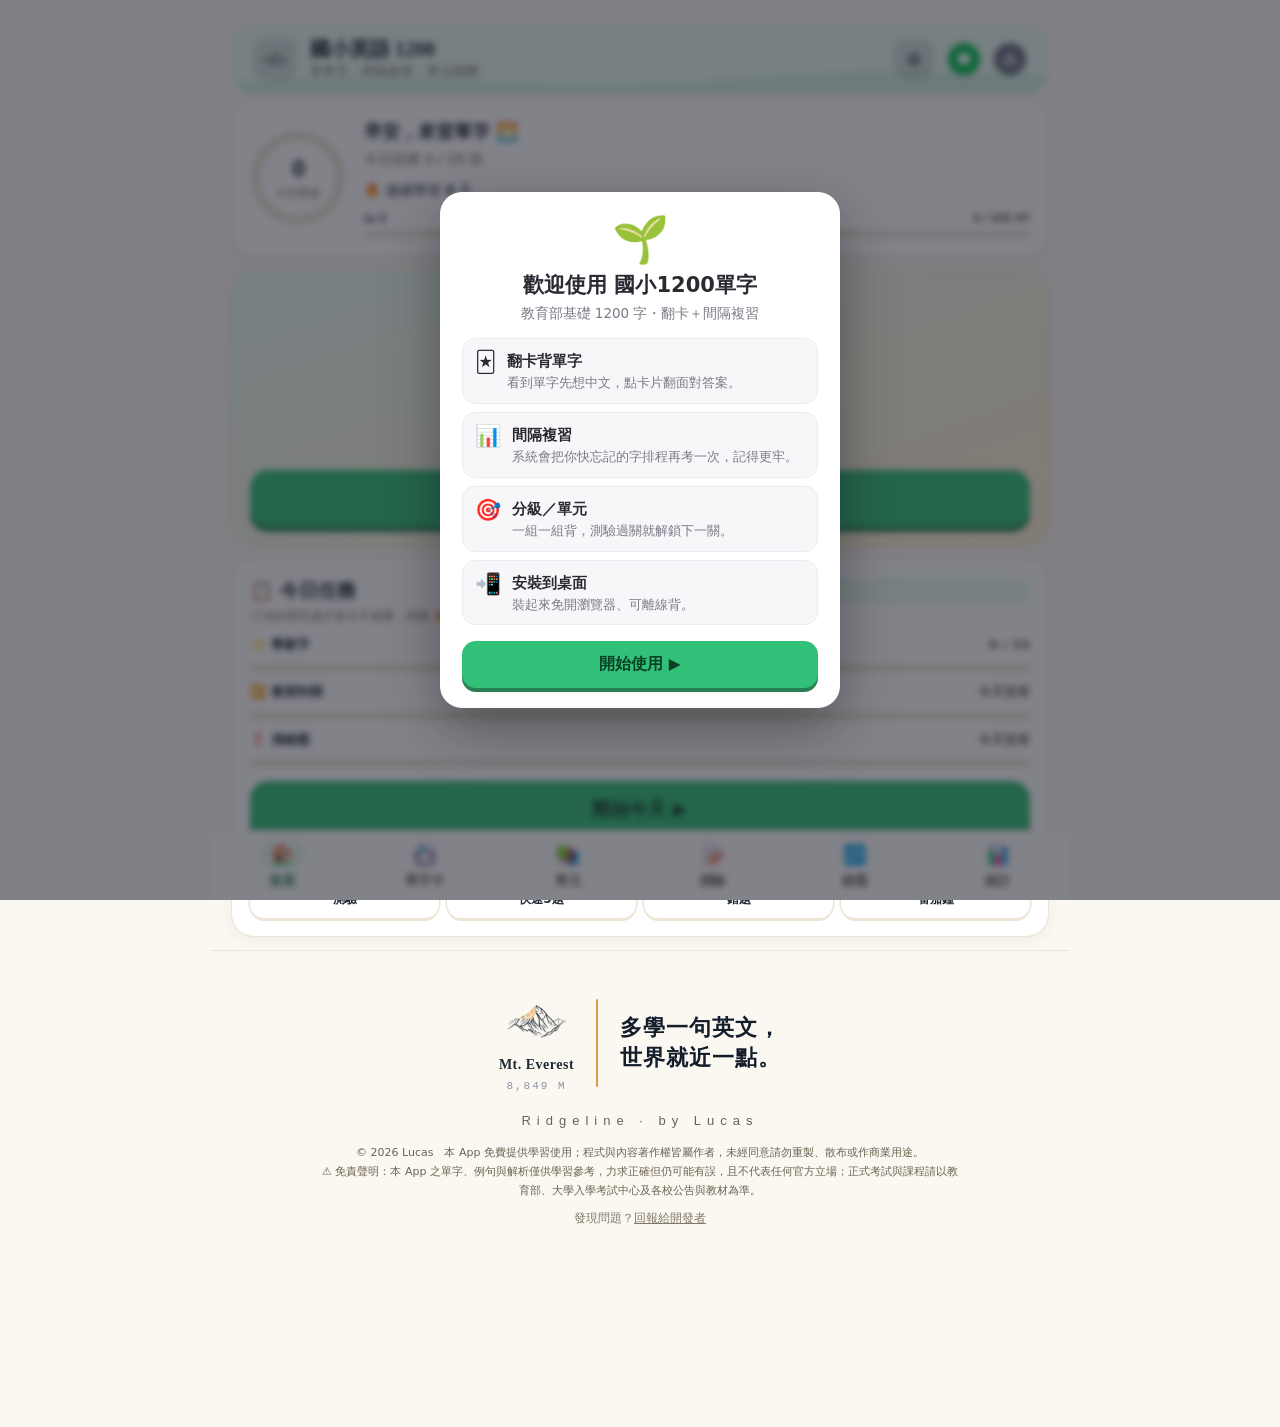
==== commit 2d2e7087: "deploy 901_english1200 from monorepo de0a15960d21692afa6f6c5a63c243ca145854d7" ====
--- a/index.html
+++ b/index.html
@@ -738,6 +738,7 @@
 </style>
 <link rel="icon" type="image/png" sizes="192x192" href="icon-192.png">
 <link rel="icon" type="image/png" sizes="512x512" href="icon-512.png">
+<!--LIVELY_START--><link rel="stylesheet" href="lively-core.css"><link rel="stylesheet" href="lively-engine.css"><link rel="stylesheet" href="lively-theme.css"><!--LIVELY_END-->
 </head>
 <body class="theme-sky">
 <div id="printArea"></div>
@@ -5319,5 +5320,30 @@
 })();
 </script>
 <!--RIDGELINE_INSTALL_END-->
+<!--FAB_DODGE_START-->
+<style>
+/* 2026-10-01 上線前稽核修正：家族浮動鈕（❓／⬅入口／📝複習／安裝到桌面）在作答畫面讓位。
+   - 這些鈕來自 ENGWC／REVIEWUI／RIDGELINE_INSTALL 注入區塊，固定在左下／正中下方（z-index 2147482000 以上，
+     連全螢幕小遊戲都蓋得住），較矮的手機會壓在題目選項、「下一題」、單字卡評分列與考古盤點底部按鈕上。
+   - 作答中（測驗 body.quiz-lock、單字卡背誦中、考古單字盤點、灌籃／射擊小遊戲）：置中的安裝鈕任何寬度都收起；
+     左下浮動鈕只在內容貼到螢幕邊緣的寬度（寬度小於 1160px）收起。離開作答立刻回來，功能不變。
+   - 頁尾免責聲明：.rl-signature 早已多留 74px，實測（含 📝複習 鈕出現時）不再被蓋，不另加。
+   不改注入器本體：packages/tooling 的注入樣板已落後各 App 手改版本，重跑會倒退其他修正。 */
+:is(body.quiz-lock,body:has(#view-cards.view.active #studyDone.hide),body:has(#view-exam.view.active),body:has(#hoopWrap.show),body:has(#dfWrap.show)) .rdg-install.rdg-fixed{display:none!important}
+@media (max-width:1159px){
+:is(body.quiz-lock,body:has(#view-cards.view.active #studyDone.hide),body:has(#view-exam.view.active),body:has(#hoopWrap.show),body:has(#dfWrap.show)) .engwc-help,
+:is(body.quiz-lock,body:has(#view-cards.view.active #studyDone.hide),body:has(#view-exam.view.active),body:has(#hoopWrap.show),body:has(#dfWrap.show)) .engwc-home,
+:is(body.quiz-lock,body:has(#view-cards.view.active #studyDone.hide),body:has(#view-exam.view.active),body:has(#hoopWrap.show),body:has(#dfWrap.show)) .rvc-fab{display:none!important}
+}
+/* 深色主題：頁尾 Everest 深藍山形在深色底上幾乎看不見 → 換同資料夾的白色版（rl-mark-everest-white.png）。
+   content:url() 換圖 Chrome／Safari 支援；不支援的瀏覽器維持原圖（不會更糟）。 */
+html[data-theme="dark"] .rl-signature img.rl-sig-glyph{content:url(rl-mark-everest-white.png)}
+</style>
+<!--FAB_DODGE_END-->
+<!--LIVELY_JS_START-->
+<script src="lively-pre.js"></script>
+<script src="vendor/canvas-confetti/confetti.browser.js"></script>
+<script src="lively.js"></script>
+<!--LIVELY_JS_END-->
 </body>
 </html>
--- a/lively-core.css
+++ b/lively-core.css
@@ -0,0 +1,98 @@
+/* =====================================================================
+   活潑層 lively-core v1.0（2026-10-03，英語對外家族共用）
+   來源：packages/lively/lively-core.css（由 sync_lively.py 複製進各 App，請改來源再重跑）
+   三份檔案分工：
+     lively-core.css   全家族共用（字型、彩帶、連對提示、頁首、浮動鈕整理、動畫）
+     lively-engine.css 各群畫面結構的接法（vocab／conv／qbank…）
+     lively-theme.css  各支淺色色票（--lv-btn／--lv-ink／--lv-acc／--lv-soft／--lv-soft2），腳本依主題色算出
+   設計原則（老闆 2026-10-03）：米白為主、主色只用在重點、顏色不要太深 → 按鈕＝中淺色底＋同色相深色字。
+   品牌層（頁首山形 PNG＋App 名、頁尾簽名）不動。外部資源：Nunito（OFL-1.1）、Fluent Emoji（MIT）、canvas-confetti（ISC）。
+   退路：活潑層檔案沒載入時 App 回到原樣。
+   ===================================================================== */
+
+@font-face{font-family:"LvNum";font-style:normal;font-weight:800;font-display:swap;
+  src:url(vendor/nunito/nunito-latin-800-normal.woff2) format("woff2");unicode-range:U+0000-00FF}
+@font-face{font-family:"LvNum";font-style:normal;font-weight:900;font-display:swap;
+  src:url(vendor/nunito/nunito-latin-900-normal.woff2) format("woff2");unicode-range:U+0000-00FF}
+
+/* 語意色（全家族固定）：答對＝綠、答錯＝珊瑚紅、暖陽＝連續天數／星星 */
+:root{
+  --lv-ok:#1E7A4C;--lv-ok-k:#1E7A4C;--lv-ok-soft:#E3F4EA;--lv-ok-line:#7CC59E;
+  --lv-no:#B3261E;--lv-no-k:#C8372D;--lv-no-soft:#FCE6E2;--lv-no-line:#E79A90;
+  --lv-sun:#8A4B00;--lv-sun-soft:#FFF0D0;
+  --lv-paper:#FBF8F1;--lv-card:#FFFFFF;--lv-line:#ECE5D6;--lv-text:#1F2933;--lv-muted:#6B6352;
+}
+html[data-theme="dark"],html[data-theme="dark"] body{
+  --lv-ok:#6FD39C;--lv-ok-soft:#183427;--lv-ok-line:#2F6B4B;
+  --lv-no:#FF9A8F;--lv-no-soft:#3A1F1C;--lv-no-line:#7A3A33;
+  --lv-sun:#FFC960;--lv-sun-soft:#3A2C12;
+  --lv-paper:#14191E;--lv-card:#1C2228;--lv-line:#2A323A;--lv-text:#E8EDF1;--lv-muted:#9AA7B2;
+}
+/* 有些群組的深色模式直接跟系統（不設 data-theme），同一組值再給一次 */
+@media (prefers-color-scheme:dark){html:not([data-theme]),html:not([data-theme]) body{
+  --lv-ok:#6FD39C;--lv-ok-soft:#183427;--lv-ok-line:#2F6B4B;
+  --lv-no:#FF9A8F;--lv-no-soft:#3A1F1C;--lv-no-line:#7A3A33;
+  --lv-sun:#FFC960;--lv-sun-soft:#3A2C12;
+  --lv-paper:#14191E;--lv-card:#1C2228;--lv-line:#2A323A;--lv-text:#E8EDF1;--lv-muted:#9AA7B2;
+}}
+
+/* ---------- 頁首：淡主色底＋山丘剪影（山形 PNG 與 App 名不動） ---------- */
+.rl-appbar{position:relative;overflow:hidden;background:var(--lv-soft)!important;--on:var(--lv-text);color:var(--lv-text)}
+.rl-appbar::after{content:"";position:absolute;left:0;right:0;bottom:0;height:30px;pointer-events:none;background:var(--lv-soft2);opacity:.75;
+  -webkit-mask:url("data:image/svg+xml,%3Csvg xmlns='http://www.w3.org/2000/svg' viewBox='0 0 400 60' preserveAspectRatio='none'%3E%3Cpath d='M0 60 L0 38 Q60 14 120 34 T250 30 T400 22 L400 60Z'/%3E%3C/svg%3E") bottom/100% 100% no-repeat;
+          mask:url("data:image/svg+xml,%3Csvg xmlns='http://www.w3.org/2000/svg' viewBox='0 0 400 60' preserveAspectRatio='none'%3E%3Cpath d='M0 60 L0 38 Q60 14 120 34 T250 30 T400 22 L400 60Z'/%3E%3C/svg%3E") bottom/100% 100% no-repeat}
+.rl-appbar > *{position:relative;z-index:1}
+/* 副標原本是 62% 透明字，淡底上只有約 4.1 → 改實色灰 */
+.rl-appbar .rl-sub{color:var(--lv-muted)}
+/* 深色：頁首／頁尾山形換同資料夾的官方白色版（901 起的做法；不重新上色、只換官方檔） */
+html[data-theme="dark"] .rl-appbar img.rl-glyph,html[data-theme="dark"] .rl-signature img.rl-sig-glyph{content:url(rl-mark-everest-white.png)}
+@media (prefers-color-scheme:dark){html:not([data-theme]) .rl-appbar img.rl-glyph,html:not([data-theme]) .rl-signature img.rl-sig-glyph{content:url(rl-mark-everest-white.png)}}
+
+/* 家族「安裝到桌面」按鈕（原本用品牌層破曉金 #DE9A45；品牌規範：品牌層的金不拿去做按鈕）→ 各支按鈕色 */
+#rdgInstallBtn{background:var(--lv-btn)!important;color:var(--lv-ink)!important;border:0!important;box-shadow:0 4px 0 var(--lv-btn-d)!important}
+/* 家族「📝 我的複習」浮動鈕與面板主按鈕（rvc 模組原本深紫）→ 收進色系 */
+.rvc-fab,.rvc-primary{background:var(--lv-btn)!important;color:var(--lv-ink)!important;border-color:transparent!important;box-shadow:0 4px 0 var(--lv-btn-d)!important}
+
+/* ---------- Fluent Emoji 圖示 ---------- */
+.lv-ico{width:28px;height:28px;display:block}
+.lv-ico-sm{width:24px;height:24px;display:block}
+.lv-ico-inline{width:1.2em;height:1.2em;vertical-align:-.22em;display:inline-block}
+
+/* ---------- 新手第一步卡（有接的 engine 才會出現） ---------- */
+.lv-hero{margin-top:14px;padding:20px 18px 18px;border-radius:24px;background:linear-gradient(160deg,var(--lv-soft) 0%,var(--lv-sun-soft) 100%);box-shadow:0 0 0 1.5px var(--lv-line);text-align:center;color:var(--lv-text)}
+.lv-hero .lv-hero-ico{width:64px;height:64px;margin:0 auto 6px;display:block}
+.lv-hero h3{font-size:20px;font-weight:900;margin:2px 0 4px}
+.lv-hero p{margin:0 0 14px;font-size:14px;color:var(--lv-muted)}
+.lv-hero .lv-steps{display:flex;justify-content:center;gap:6px;margin:0 0 14px;font-size:12.5px;font-weight:700;flex-wrap:wrap}
+.lv-hero .lv-steps span{background:var(--lv-card);border-radius:20px;padding:4px 10px;box-shadow:0 0 0 1px var(--lv-line)}
+.lv-hero .lv-go{display:block;width:100%;border:0;border-radius:18px;padding:15px;font:inherit;font-size:18px;font-weight:800;cursor:pointer;
+  background:var(--lv-btn);color:var(--lv-ink);box-shadow:0 5px 0 var(--lv-btn-d)}
+.lv-hero .lv-go:active{transform:translateY(4px);box-shadow:0 1px 0 var(--lv-btn-d)}
+
+/* ---------- 答對／答錯回饋 ---------- */
+.lv-combo{position:fixed;left:50%;top:30%;z-index:2147483100;transform:translate(-50%,0);pointer-events:none;
+  background:linear-gradient(90deg,#D9480F,#E8590C);color:#fff;/* 白字 ≥3.58（22px 粗體＝大字門檻 3） */
+  font-weight:900;font-size:22px;padding:10px 22px;border-radius:30px;box-shadow:0 8px 24px rgba(217,72,15,.35);
+  font-family:"LvNum",system-ui,"PingFang TC","Microsoft JhengHei",sans-serif;white-space:nowrap}
+#lvConfetti{position:fixed;inset:0;width:100%;height:100%;pointer-events:none;z-index:2147483000}
+
+@media (prefers-reduced-motion:no-preference){
+  .lv-pop{animation:lvPop .42s cubic-bezier(.3,1.6,.5,1)}
+  .lv-shake{animation:lvShake .4s ease}
+  .lv-combo{animation:lvCombo 1.2s ease forwards}
+  .lv-hero .lv-hero-ico{animation:lvBob 2.4s ease-in-out infinite}
+  .lv-flame{animation:lvFlame 1.6s ease-in-out infinite;transform-origin:50% 90%}
+  .lv-bump{animation:lvPop .5s cubic-bezier(.3,1.6,.5,1)}
+}
+@keyframes lvPop{0%{transform:scale(1)}40%{transform:scale(1.07)}100%{transform:scale(1)}}
+@keyframes lvShake{0%,100%{transform:translateX(0)}20%{transform:translateX(-7px)}40%{transform:translateX(6px)}60%{transform:translateX(-4px)}80%{transform:translateX(3px)}}
+@keyframes lvCombo{0%{opacity:0;transform:translate(-50%,16px) scale(.7)}18%{opacity:1;transform:translate(-50%,0) scale(1.08)}30%{transform:translate(-50%,0) scale(1)}80%{opacity:1}100%{opacity:0;transform:translate(-50%,-26px)}}
+@keyframes lvBob{0%,100%{transform:translateY(0) rotate(-3deg)}50%{transform:translateY(-6px) rotate(3deg)}}
+@keyframes lvFlame{0%,100%{transform:scale(1) rotate(-4deg)}50%{transform:scale(1.15) rotate(4deg)}}
+
+/* ---------- 浮動鈕整理（家族共用模組 engwc／rvc／rdgInstall） ---------- */
+body.lv-has-installbar #rdgInstall{display:none!important}
+body:has(.engwc-ov.show) #onboardOverlay{visibility:hidden}
+body:has(.overlay.show) .engwc-help,body:has(.overlay.show) .engwc-home,body:has(.overlay.show) .rvc-fab,body:has(.overlay.show) #rdgInstall,
+body:has(.sheet-bg.show) .engwc-help,body:has(.sheet-bg.show) .engwc-home,body:has(.sheet-bg.show) .rvc-fab,body:has(.sheet-bg.show) #rdgInstall{display:none!important}
+.engwc-start{background:var(--lv-btn)!important;color:var(--lv-ink)!important;box-shadow:0 4px 0 var(--lv-btn-d)}
--- a/lively-engine.css
+++ b/lively-engine.css
@@ -0,0 +1,106 @@
+/* 活潑層 engine：vocab（901／902／904／907／908／919 單字引擎）
+   來源：packages/lively/engines/vocab.css → 各 App 的 lively-engine.css */
+
+/* ---------- 把 App 原本的變數接到色票（html 與 body 都要設：.theme-* 會在 body 上重設 --accent） ---------- */
+html:not([data-theme="dark"]),html:not([data-theme="dark"]) body,
+html[data-theme="dark"],html[data-theme="dark"] body{
+  --bg:var(--lv-paper); --card:var(--lv-card); --line:var(--lv-line); --text:var(--lv-text); --muted:var(--lv-muted);
+  --accent:var(--lv-acc); --accent-d:var(--lv-acc); --accent-soft:var(--lv-soft);
+  --green:var(--lv-ok); --green-soft:var(--lv-ok-soft);
+  --blue:var(--lv-acc); --blue-soft:var(--lv-soft);
+  --amber:var(--lv-sun); --amber-soft:var(--lv-sun-soft);
+  --shadow:0 0 0 1px var(--lv-line), 0 4px 14px rgba(60,50,30,.06);
+}
+html[data-theme="dark"],html[data-theme="dark"] body{--shadow:0 0 0 1px var(--lv-line)}
+html,body{background:var(--lv-paper)}
+
+/* 數字與英文單字用圓體 */
+.tile .v,#goalNum,#streakHome,#lvText,#xpText,.flash .word,#qScore,.uc-top b,.bars .b span{font-family:"LvNum",-apple-system,"Segoe UI",system-ui,"PingFang TC","Microsoft JhengHei",sans-serif}
+
+/* ---------- 卡片、首頁四格 ---------- */
+.rl-appbar{border-radius:22px}
+.panel{border-radius:22px;box-shadow:var(--shadow)}
+.tiles .tile{border-radius:20px;background:var(--card);box-shadow:var(--shadow);display:grid;grid-template-columns:auto 1fr;grid-template-rows:auto auto;column-gap:12px;align-items:center}
+.tiles .tile .ico{grid-row:1 / span 2;width:46px;height:46px;border-radius:14px;display:flex;align-items:center;justify-content:center;background:var(--lv-soft)}
+.tiles .tile .ico[data-tint="coral"]{background:var(--lv-no-soft)}
+.tiles .tile .ico[data-tint="green"]{background:var(--lv-ok-soft)}
+.tiles .tile .ico[data-tint="teal"]{background:var(--lv-soft)}
+.tiles .tile .ico[data-tint="sun"]{background:var(--lv-sun-soft)}
+.tiles .tile .v{font-size:26px;font-weight:900;line-height:1.1;color:var(--text)}
+.tiles .tile .l{margin-top:0}
+.install-btn{background:var(--card)!important;color:var(--lv-acc)!important;border-radius:18px;box-shadow:0 0 0 1.5px var(--line),0 3px 0 var(--line)}
+.scope-chip{color:var(--lv-acc);background:var(--lv-soft)}
+body.lv-fresh #view-home .tiles{display:none!important}
+
+/* ---------- 按鈕：中淺色底＋深色字、有厚度 ---------- */
+.btn{background:var(--lv-btn);color:var(--lv-ink);box-shadow:0 4px 0 var(--lv-btn-d);border-radius:18px;transition:transform .08s,box-shadow .08s}
+.btn:active{transform:translateY(3px);box-shadow:0 1px 0 var(--lv-btn-d)}
+.btn.sec{background:var(--card);color:var(--text);box-shadow:0 0 0 1.5px var(--line),0 4px 0 var(--line)}
+.btn.sec:active{box-shadow:0 0 0 1.5px var(--line),0 1px 0 var(--line)}
+.btn.green,.btn.done{background:var(--lv-btn)!important;color:var(--lv-ink)!important}
+.btn.blue{background:var(--lv-soft);color:var(--lv-acc);box-shadow:0 0 0 1.5px var(--lv-soft2),0 4px 0 var(--lv-soft2)}
+#mainCta{font-size:18px;font-weight:800;letter-spacing:.5px;box-shadow:0 5px 0 var(--lv-btn-d)}
+/* 行內寫死顏色的按鈕（灌籃／三角洲／只重做錯題）→ 淡色塊 */
+button[onclick^="startHoop"]{background:var(--lv-sun-soft)!important;color:var(--lv-sun)!important;box-shadow:0 0 0 1.5px var(--line),0 4px 0 var(--line)!important}
+button[onclick^="openDelta"]{background:var(--lv-soft)!important;color:var(--lv-acc)!important;box-shadow:0 0 0 1.5px var(--lv-soft2),0 4px 0 var(--lv-soft2)!important}
+#examBuildBtn,button[onclick^="redoWrong"]{background:var(--lv-sun-soft)!important;color:var(--lv-sun)!important;box-shadow:0 0 0 1.5px var(--line),0 4px 0 var(--line)!important}
+.quick-actions button{background:var(--card);box-shadow:0 0 0 1.5px var(--line),0 3px 0 var(--line);transition:transform .08s,box-shadow .08s}
+.quick-actions button:active{transform:translateY(3px);box-shadow:0 0 0 1.5px var(--line)}
+.chip.on,.wb-sort button.on,.qc-seg button.on,.wb-cat-h span{background:var(--lv-btn);color:var(--lv-ink)}
+.switch.on{background:var(--lv-btn)}
+.ob-dot.on{background:var(--lv-btn)}
+
+/* 進度條、XP、圓環、長條圖 */
+.progress-line>i{background:var(--lv-btn)}
+/* 今日任務三條進度（行內寫死 var(--accent)／var(--blue)／var(--amber)）→ 淺色；「今天沒有」的灰條不動 */
+#taskSegs .progress-line>i:not([style*="--line"]){background:var(--lv-btn)!important}
+#xpBar{background:linear-gradient(90deg,var(--lv-btn),#F2C14E)!important;border-radius:9px}
+#goalRing{stroke:var(--lv-btn)}
+.bars .b .bar{background:var(--lv-btn)}
+
+/* ---------- 單字卡：背面改淡色 ---------- */
+.face.front{box-shadow:0 0 0 1.5px var(--line),0 8px 22px rgba(60,50,30,.07)}
+.face.back{background:
+  radial-gradient(circle at 20% 15%,color-mix(in srgb,var(--lv-soft2) 70%,transparent) 0 2px,transparent 3px) 0 0/22px 22px,
+  var(--lv-soft)!important;color:var(--text);box-shadow:inset 0 0 0 2px var(--lv-soft2)}
+.face.back .pos,.face.back .speak,.face.back .star{background:var(--card)!important;color:var(--lv-acc)!important}
+.face.back .hint{color:var(--muted)!important}
+.face.back .example,.face.back .sense2{background:color-mix(in srgb,var(--card) 75%,transparent)!important}
+.face.back .sense2 b{background:var(--lv-soft2)!important}
+.face .pos{background:var(--lv-soft);color:var(--lv-acc)}
+.speak{background:var(--lv-soft);color:var(--lv-acc)}
+.rate .no{background:var(--lv-no-soft);color:var(--lv-no)}
+.rate .ok{background:var(--lv-ok-soft);color:var(--lv-ok)}
+.rate .easy{background:var(--lv-sun-soft);color:var(--lv-sun)}
+.rate button{box-shadow:0 0 0 1.5px var(--line),0 4px 0 var(--line)}
+
+/* ---------- 測驗：答對綠、答錯珊瑚紅 ---------- */
+.opt{box-shadow:0 0 0 1.5px var(--line),0 4px 0 var(--line);border-radius:16px}
+.opt:active{transform:translateY(3px);box-shadow:0 0 0 1.5px var(--line),0 1px 0 var(--line)}
+.opt.correct{background:var(--lv-ok-soft);color:var(--lv-ok);box-shadow:0 0 0 2px var(--lv-ok-line),0 4px 0 var(--lv-ok-line)}
+.opt.correct .k{background:var(--lv-ok-k);color:#fff}
+.opt.wrong{background:var(--lv-no-soft);color:var(--lv-no);box-shadow:0 0 0 2px var(--lv-no-line),0 4px 0 var(--lv-no-line)}
+.opt.wrong .k{background:var(--lv-no-k);color:#fff}
+.wb-item.boss .w{color:var(--lv-no)}
+.wb-item.boss{background:color-mix(in srgb,var(--lv-no-k) 8%,transparent)}
+.last-pick{color:var(--lv-sun)}
+
+/* ---------- 單元 ---------- */
+.unit-card{border-radius:18px;box-shadow:var(--shadow)}
+.unit-card.locked{background:transparent;box-shadow:inset 0 0 0 1.5px var(--line);opacity:.85}
+.unit-card.passed{background:var(--lv-soft);color:var(--lv-acc);box-shadow:0 0 0 1.5px var(--lv-soft2)}
+.unit-card.open{outline:2.5px solid var(--lv-btn);outline-offset:-2.5px}
+
+/* ---------- 底部選單 ---------- */
+.nav{background:var(--card);border-top:1px solid var(--line)}
+.nav button .ni{display:flex;align-items:center;justify-content:center;width:46px;height:28px;border-radius:14px;transition:background .2s}
+.nav button.on{color:var(--lv-acc)}
+.nav button.on .ni{background:var(--lv-soft)}
+
+/* 連對與主按鈕呼吸 */
+@media (prefers-reduced-motion:no-preference){
+  #mainCta{animation:lvBreath 2.8s ease-in-out infinite}
+  #mainCta:active{animation:none}
+  .nav button.on .lv-ico-sm{animation:lvPop .4s cubic-bezier(.3,1.6,.5,1)}
+}
+@keyframes lvBreath{0%,100%{box-shadow:0 5px 0 var(--lv-btn-d),0 0 0 0 transparent}50%{box-shadow:0 5px 0 var(--lv-btn-d),0 0 0 7px color-mix(in srgb,var(--lv-btn) 22%,transparent)}}
--- a/lively-theme.css
+++ b/lively-theme.css
@@ -0,0 +1,14 @@
+/* 由 packages/lively/sync_lively.py 產生，請勿手改（改 apps.json 再重跑）。
+   901_english1200｜主題色相來源 #2eb872｜engine=vocab｜level=full */
+:root{--lv-engine:vocab;--lv-level:full}
+html:not([data-theme="dark"]),html:not([data-theme="dark"]) body{
+  --lv-btn:#30C077;--lv-btn-d:#297F54;--lv-ink:#0D3F26;--lv-acc:#1F7A4C;
+  --lv-soft:#E6FAF0;--lv-soft2:#CAECDB;
+}
+html[data-theme="dark"],html[data-theme="dark"] body{
+  --lv-btn:#30C077;--lv-btn-d:#297F54;--lv-ink:#0D3F26;--lv-acc:#47D18B;
+  --lv-soft:#254133;--lv-soft2:#37624C;
+}
+@media (prefers-color-scheme:dark){html:not([data-theme]),html:not([data-theme]) body{
+  --lv-acc:#47D18B;--lv-soft:#254133;--lv-soft2:#37624C;
+}}
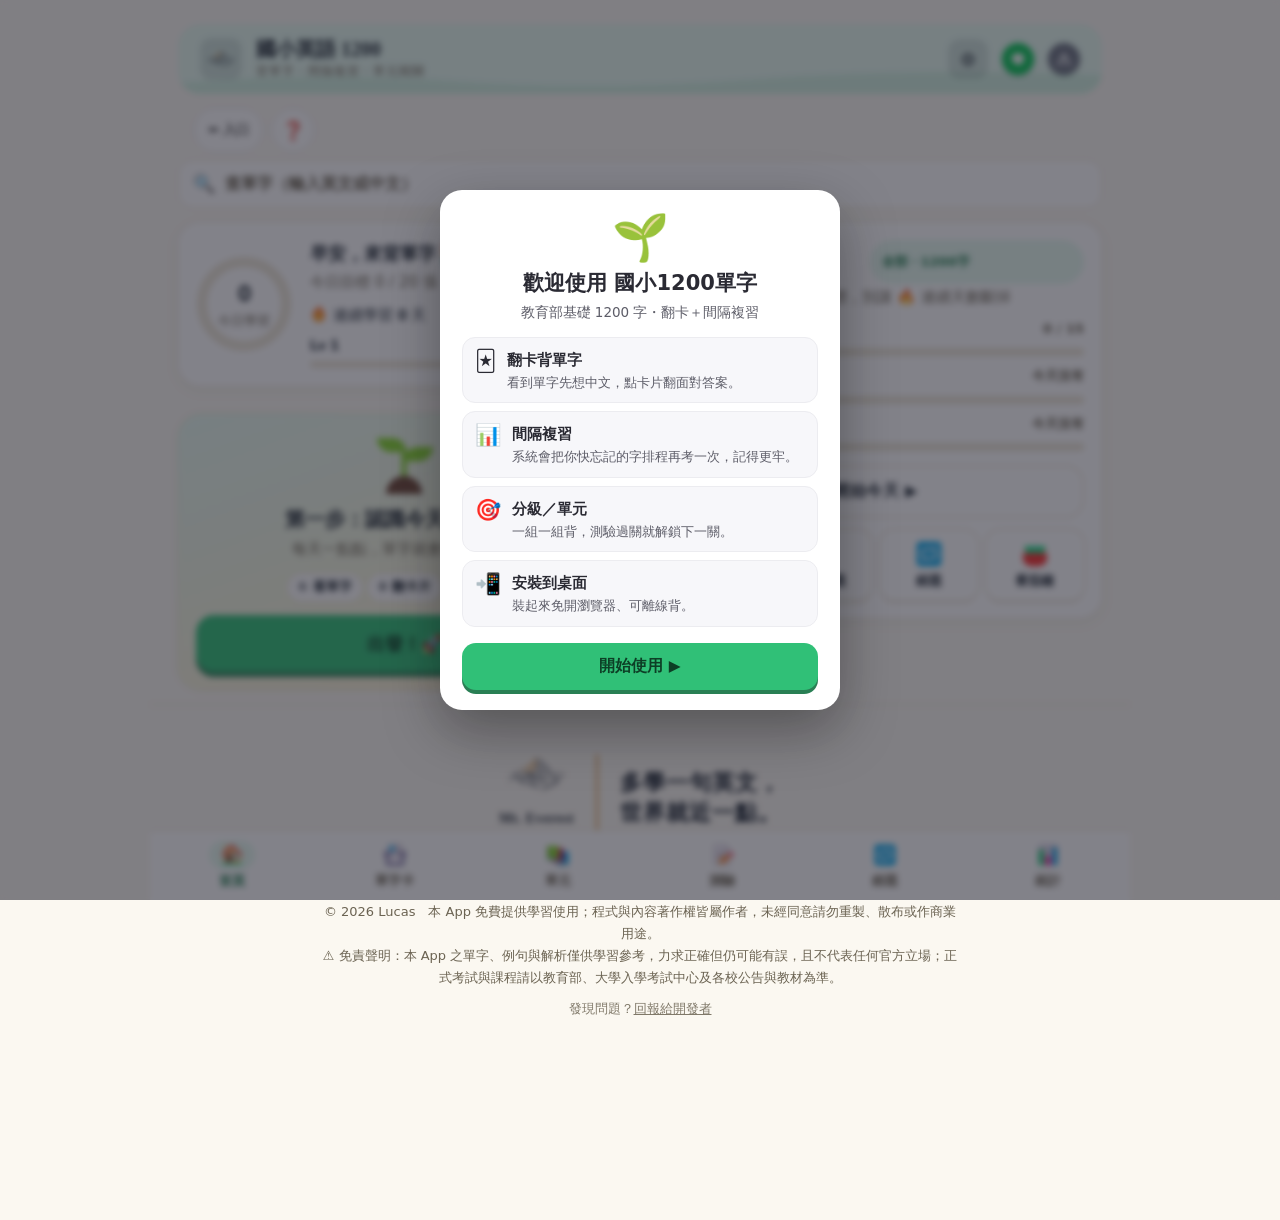
==== commit 797e05d6: "deploy 901_english1200 from monorepo b98ed8290349bba0a400c354bd6df7d24f86a207" ====
--- a/index.html
+++ b/index.html
@@ -82,13 +82,13 @@
 .ring svg{transform:rotate(-90deg)}
 .ring .num{position:absolute; inset:0; display:flex; flex-direction:column; align-items:center; justify-content:center}
 .ring .num b{font-size:22px; font-weight:800}
-.ring .num span{font-size:11px; color:var(--muted)}
+.ring .num span{font-size:13px; color:var(--muted)}
 
 /* stat tiles */
 .tiles{display:grid; grid-template-columns:repeat(2,1fr); gap:12px}
 .tile{background:var(--card); border-radius:16px; box-shadow:var(--shadow); padding:14px}
 .tile .v{font-size:24px; font-weight:800}
-.tile .l{font-size:12px; color:var(--muted); margin-top:2px}
+.tile .l{font-size:13px; color:var(--muted); margin-top:2px}
 .tile .ico{font-size:20px}
 
 /* big button */
@@ -117,10 +117,10 @@
 .face .zh{font-size:34px; font-weight:800; margin-top:6px}
 .face .example{margin-top:12px; font-size:14px; line-height:1.5; max-width:90%; padding:10px 12px; border-radius:12px; background:rgba(255,255,255,.18)}
 .face .example .en{font-weight:700}
-.face .example .ex-zh{display:block; font-size:12.5px; opacity:.9; margin-top:3px}
+.face .example .ex-zh{display:block; font-size:13px; opacity:.9; margin-top:3px}
 .face .example:empty{display:none}
 .face .topic{margin-top:14px; font-size:13px; opacity:.9}
-.face .hint{position:absolute; bottom:18px; font-size:12px; color:var(--muted)}
+.face .hint{position:absolute; bottom:18px; font-size:13px; color:var(--muted)}
 .face.back .hint{color:rgba(255,255,255,.85)}
 .speak{position:absolute; top:16px; right:16px; width:44px; height:44px; border-radius:14px; background:var(--accent-soft); color:var(--accent-d); font-size:20px; display:flex; align-items:center; justify-content:center}
 .face.back .speak{background:rgba(255,255,255,.22); color:#fff}
@@ -141,7 +141,7 @@
 /* pomodoro bar */
 .pomo{display:flex; align-items:center; gap:12px; background:var(--card); border-radius:16px; box-shadow:var(--shadow); padding:12px 14px; margin-bottom:12px}
 .pomo .time{font-size:26px; font-weight:800; font-variant-numeric:tabular-nums; min-width:84px}
-.pomo .state{font-size:12px; color:var(--muted)}
+.pomo .state{font-size:13px; color:var(--muted)}
 .pomo .dots{font-size:13px; letter-spacing:2px}
 .pomo .ctrl{display:flex; gap:8px; margin-left:auto}
 .pomo .ctrl button{width:42px;height:42px;border-radius:12px;background:var(--bg);font-size:17px;display:flex;align-items:center;justify-content:center}
@@ -171,8 +171,8 @@
 .bars{display:flex; align-items:flex-end; gap:8px; height:110px; padding-top:8px}
 .bars .b{flex:1; display:flex; flex-direction:column; align-items:center; gap:6px; height:100%; justify-content:flex-end}
 .bars .b .bar{width:70%; min-height:4px; background:var(--accent); border-radius:6px 6px 0 0; transition:height .4s}
-.bars .b .day{font-size:11px; color:var(--muted)}
-.bars .b .cnt{font-size:11px; color:var(--muted)}
+.bars .b .day{font-size:13px; color:var(--muted)}
+.bars .b .cnt{font-size:13px; color:var(--muted)}
 .lvbar{margin-top:6px}
 .lvbar .top{display:flex; justify-content:space-between; font-size:13px; margin-bottom:5px}
 
@@ -180,7 +180,7 @@
 .set-row{display:flex; align-items:center; justify-content:space-between; padding:13px 0; border-bottom:1px solid var(--line)}
 .set-row:last-child{border-bottom:none}
 .set-row .lab{font-size:15px}
-.set-row .lab small{display:block; color:var(--muted); font-size:12px}
+.set-row .lab small{display:block; color:var(--muted); font-size:13px}
 .stepper{display:flex; align-items:center; gap:12px}
 .stepper button{width:34px;height:34px;border-radius:10px;background:var(--bg);font-size:18px;font-weight:700;display:flex;align-items:center;justify-content:center}
 .stepper b{min-width:54px; text-align:center; font-weight:800}
@@ -191,14 +191,14 @@
 
 /* bottom nav */
 .nav{position:fixed; bottom:0; left:0; right:0; height:calc(var(--nav-h) + env(safe-area-inset-bottom)); padding-bottom:env(safe-area-inset-bottom); background:var(--card); border-top:1px solid var(--line); display:flex; max-width:var(--appw); margin:0 auto; z-index:50}
-.nav button{flex:1; display:flex; flex-direction:column; align-items:center; justify-content:center; gap:3px; color:var(--muted); font-size:12px; font-weight:700}
+.nav button{flex:1; display:flex; flex-direction:column; align-items:center; justify-content:center; gap:3px; color:var(--muted); font-size:13px; font-weight:700}
 .nav button .ni{font-size:22px; line-height:1}
 .nav button.on{color:var(--accent)}
 body.quiz-lock .nav{display:none}
 body.quiz-lock .quiz-ctrl{display:none}
 .wb-cat-h{display:flex;align-items:center;gap:8px;font-size:13px;font-weight:800;color:var(--accent-d);margin:14px 2px 8px;padding-bottom:5px;border-bottom:2px solid var(--accent-soft)}
 .wb-cat-h:first-child{margin-top:2px}
-.wb-cat-h span{font-size:11px;font-weight:700;color:#fff;background:var(--accent);border-radius:999px;padding:1px 8px}
+.wb-cat-h span{font-size:13px;font-weight:700;color:#fff;background:var(--accent);border-radius:999px;padding:1px 8px}
 
 /* modal */
 .overlay{position:fixed; inset:0; background:rgba(20,25,35,.55); display:flex; align-items:flex-end; justify-content:center; z-index:100; opacity:0; pointer-events:none; transition:opacity .25s}
@@ -229,7 +229,7 @@
 .badges{display:grid; grid-template-columns:repeat(4,1fr); gap:10px}
 .badge{background:var(--card); border-radius:14px; box-shadow:var(--shadow); padding:12px 6px; text-align:center}
 .badge .be{font-size:26px}
-.badge .bt{font-size:11px; margin-top:4px; font-weight:600}
+.badge .bt{font-size:13px; margin-top:4px; font-weight:600}
 .badge.off{opacity:.32; filter:grayscale(1)}
 .empty{text-align:center; padding:40px 20px; color:var(--muted)}
 .empty .e{font-size:48px; margin-bottom:10px}
@@ -241,43 +241,43 @@
 .task-seg{margin:10px 0}
 .task-seg-top{display:flex;justify-content:space-between;font-size:13px;font-weight:700;margin-bottom:2px}
 .task-seg-top span:last-child{color:var(--muted);font-weight:800}
-.scope-chip{font-size:12px;font-weight:800;color:var(--blue);background:var(--blue-soft);padding:4px 12px;border-radius:999px;cursor:pointer;white-space:nowrap}
+.scope-chip{font-size:13px;font-weight:800;color:var(--blue);background:var(--blue-soft);padding:4px 12px;border-radius:999px;cursor:pointer;white-space:nowrap}
 .btn.done{background:var(--green)!important}
 .quick-actions{display:grid;grid-template-columns:repeat(4,1fr);gap:8px;margin-top:12px}
-.quick-actions button{position:relative;background:var(--bg);border:none;border-radius:14px;padding:10px 4px;font-size:12px;font-weight:700;color:var(--text);cursor:pointer;display:flex;flex-direction:column;align-items:center;gap:4px}
+.quick-actions button{position:relative;background:var(--bg);border:none;border-radius:14px;padding:10px 4px;font-size:13px;font-weight:700;color:var(--text);cursor:pointer;display:flex;flex-direction:column;align-items:center;gap:4px}
 .quick-actions button span{font-size:20px}
-.quick-actions button i{position:absolute;top:4px;right:8px;font-style:normal;font-size:11px;font-weight:800;color:#fff;background:var(--amber);min-width:16px;height:16px;line-height:16px;text-align:center;border-radius:9px;padding:0 3px}
+.quick-actions button i{position:absolute;top:4px;right:8px;font-style:normal;font-size:13px;font-weight:800;color:#fff;background:var(--amber);min-width:16px;height:16px;line-height:16px;text-align:center;border-radius:9px;padding:0 3px}
 .quick-actions button i:empty,.quick-actions button i.zero{display:none}
 
 /* ===== 錯題本頁 ===== */
 .wb-sort{display:flex;gap:6px}
-.wb-sort button{font-size:12px;font-weight:700;padding:4px 10px;border-radius:999px;border:none;background:var(--bg);color:var(--muted);cursor:pointer}
+.wb-sort button{font-size:13px;font-weight:700;padding:4px 10px;border-radius:999px;border:none;background:var(--bg);color:var(--muted);cursor:pointer}
 .wb-sort button.on{background:var(--accent);color:#fff}
 .wb-item{display:flex;align-items:center;gap:10px;padding:11px 0;border-bottom:1px solid var(--line)}
 .wb-item .w{font-weight:800;font-size:17px}
 .wb-item .z{color:var(--muted);font-size:13px;margin-top:2px}
-.wb-item .cnt{font-size:11px;font-weight:800;color:var(--amber);background:var(--amber-soft);padding:3px 9px;border-radius:999px;white-space:nowrap}
+.wb-item .cnt{font-size:13px;font-weight:800;color:var(--amber);background:var(--amber-soft);padding:3px 9px;border-radius:999px;white-space:nowrap}
 .wb-item .sp{margin-left:auto;display:flex;gap:6px;align-items:center}
-.wb-item .sp button{background:var(--bg);border:none;border-radius:10px;padding:7px 11px;font-size:12px;font-weight:700;color:var(--text);cursor:pointer}
+.wb-item .sp button{background:var(--bg);border:none;border-radius:10px;padding:7px 11px;font-size:13px;font-weight:700;color:var(--text);cursor:pointer}
 .last-pick{background:var(--amber-soft);color:var(--accent-d);font-size:13px;font-weight:700;padding:8px 11px;border-radius:10px;margin:6px 0 2px}
 
 /* ===== M5 卡片背面分層放大 ===== */
 .face.back .zh{font-size:40px;margin-top:2px;line-height:1.1}
-.face.back .pos{margin-top:8px;font-size:12px;padding:3px 10px;background:rgba(255,255,255,.25);color:#fff}
+.face.back .pos{margin-top:8px;font-size:13px;padding:3px 10px;background:rgba(255,255,255,.25);color:#fff}
 .face.back .example{font-size:15px;margin-top:12px;background:rgba(255,255,255,.16)}
 .face.back .example .en{font-weight:800}
 .face.back .example .ex-zh{font-size:13.5px;opacity:.95;margin-top:4px}
-.face.back .topic{margin-top:10px;font-size:11px;opacity:.7}
+.face.back .topic{margin-top:10px;font-size:13px;opacity:.7}
 .face.back .word{font-size:24px;opacity:.85;font-weight:700}
 
 /* ===== M6 測驗題型 + 新手引導 ===== */
 .quiz-ctrl{display:flex;flex-direction:column;gap:10px;margin-bottom:14px;background:var(--card);border-radius:16px;box-shadow:var(--shadow);padding:12px}
 .qc-row{display:flex;align-items:center;gap:8px}
-.qc-lab{font-size:11px;font-weight:800;color:var(--muted);letter-spacing:1px;flex:none;width:30px}
+.qc-lab{font-size:13px;font-weight:800;color:var(--muted);letter-spacing:1px;flex:none;width:30px}
 .qc-seg{display:flex;gap:3px;background:var(--bg);border-radius:999px;padding:3px}
 .qc-seg.grow{flex:1}
 .qc-seg.grow button{flex:1}
-.qc-unit{border:none;background:var(--bg);border-radius:999px;padding:8px 14px;font-size:12.5px;font-weight:700;color:var(--text);cursor:pointer;flex:1;max-width:160px}
+.qc-unit{border:none;background:var(--bg);border-radius:999px;padding:8px 14px;font-size:13px;font-weight:700;color:var(--text);cursor:pointer;flex:1;max-width:160px}
 .qc-seg button{border:none;background:none;font-size:13px;font-weight:700;color:var(--muted);padding:7px 12px;border-radius:999px;cursor:pointer;white-space:nowrap;transition:.15s}
 .qc-seg button.on{background:var(--accent);color:#fff}
 .ob-dots{display:flex;gap:6px;justify-content:center;margin-bottom:16px}
@@ -313,12 +313,12 @@
 .unit-card.open{outline:2px solid var(--accent);outline-offset:-2px}
 .uc-top{display:flex;justify-content:space-between;align-items:center}
 .uc-n{font-size:15px;font-weight:800}
-.uc-sub{font-size:12px;opacity:.85;margin-top:5px}
+.uc-sub{font-size:13px;opacity:.85;margin-top:5px}
 .unit-card .progress-line{margin:6px 0 0;height:6px}
 
 /* ===== 錯題本標籤 ===== */
-.wb-tag{font-size:10px;font-weight:800;color:var(--blue);background:var(--blue-soft);padding:2px 6px;border-radius:6px;margin-left:4px;vertical-align:middle}
-.wb-u{font-size:10px;font-weight:700;color:var(--muted);margin-left:4px;vertical-align:middle}
+.wb-tag{font-size:13px;font-weight:800;color:var(--blue);background:var(--blue-soft);padding:2px 6px;border-radius:6px;margin-left:4px;vertical-align:middle}
+.wb-u{font-size:13px;font-weight:700;color:var(--muted);margin-left:4px;vertical-align:middle}
 
 /* ===== 魔王字 ===== */
 .wb-item.boss{background:color-mix(in srgb,var(--accent) 8%,transparent);border-radius:10px;padding-left:6px}
@@ -340,7 +340,7 @@
 .face.back .sense2{margin-top:8px;font-size:13px;background:rgba(255,255,255,.16);padding:7px 11px;border-radius:10px;max-width:90%;line-height:1.5}
 .face.back .sense2:empty{display:none}
 .face.back .sense2 b{background:rgba(255,255,255,.28);padding:1px 6px;border-radius:6px;margin-right:3px}
-.face.back .sense2 .ex-zh{display:block;font-size:12px;opacity:.9;margin-top:3px}
+.face.back .sense2 .ex-zh{display:block;font-size:13px;opacity:.9;margin-top:3px}
 
 /* ===== 響應式：平板 / 大螢幕動態放大 ===== */
 @media (min-width:700px){
@@ -404,11 +404,11 @@
 .hoop-scorebar .side.flash{transform:scale(1.06)}
 .hoop-scorebar .side.you.flash{box-shadow:0 0 16px rgba(77,141,246,.7)}
 .hoop-scorebar .side.opp.flash{box-shadow:0 0 16px rgba(255,90,90,.7)}
-.hoop-scorebar .sname{font-size:12.5px;opacity:.9;white-space:nowrap;overflow:hidden;text-overflow:ellipsis}
+.hoop-scorebar .sname{font-size:13px;opacity:.9;white-space:nowrap;overflow:hidden;text-overflow:ellipsis}
 .hoop-scorebar .sval{font-size:30px;font-weight:900;line-height:1.05}
 .hoop-scorebar .you .sval{color:#7fb0ff}
 .hoop-scorebar .opp .sval{color:#ff8a8a}
-.hoop-scorebar .vs{flex:none;display:flex;flex-direction:column;align-items:center;justify-content:center;font-size:11px;font-weight:800;color:#aab4c4;min-width:52px}
+.hoop-scorebar .vs{flex:none;display:flex;flex-direction:column;align-items:center;justify-content:center;font-size:13px;font-weight:800;color:#aab4c4;min-width:52px}
 .hoop-scorebar .vs b{font-size:15px;color:#fff}
 /* 手感能量條 */
 /* 氣勢條（你藍↔對手紅拉鋸）＋決勝時刻樣式 */
@@ -419,14 +419,14 @@
 @keyframes hoopBeat{0%,100%{transform:scale(1)}50%{transform:scale(1.12)}}
 .hoop-heat{position:relative;height:16px;margin:2px 16px 0;border-radius:10px;background:rgba(255,255,255,.1);overflow:hidden}
 .hoop-heat i{position:absolute;left:0;top:0;bottom:0;width:0;border-radius:10px;background:linear-gradient(90deg,#f5a623,#ff6a2a,#ff3d6e);transition:width .3s}
-.hoop-heat span{position:absolute;inset:0;display:flex;align-items:center;justify-content:center;font-size:10.5px;font-weight:800;text-shadow:0 1px 2px rgba(0,0,0,.5)}
+.hoop-heat span{position:absolute;inset:0;display:flex;align-items:center;justify-content:center;font-size:13px;font-weight:800;text-shadow:0 1px 2px rgba(0,0,0,.5)}
 .hoop-court{position:relative;flex:1;display:flex;flex-direction:column;align-items:center;overflow:hidden}
 .hoop-rig{margin-top:2px;position:relative;filter:drop-shadow(0 6px 10px rgba(0,0,0,.35))}
 /* 對手反應泡泡 */
 .hoop-opp-av{position:absolute;top:6px;right:10px;text-align:center;z-index:7}
 .hoop-opp-av .av{font-size:38px;line-height:1;transition:transform .15s}
 .hoop-opp-av.react .av{transform:scale(1.25) rotate(-6deg)}
-.hoop-opp-av .bub{max-width:120px;margin-top:2px;padding:3px 8px;border-radius:12px;background:rgba(255,255,255,.92);color:#222;font-size:11px;font-weight:700;opacity:0;transform:translateY(-4px);transition:.2s}
+.hoop-opp-av .bub{max-width:120px;margin-top:2px;padding:3px 8px;border-radius:12px;background:rgba(255,255,255,.92);color:#222;font-size:13px;font-weight:700;opacity:0;transform:translateY(-4px);transition:.2s}
 .hoop-opp-av .bub.show{opacity:1;transform:none}
 .hoop-fire{height:24px;margin:2px 0 0;font-weight:900;font-size:15px;color:#ff8a3c;opacity:0;transform:scale(.7);transition:.2s}
 .hoop-fire.on{opacity:1;transform:scale(1);text-shadow:0 0 14px rgba(255,120,40,.85);animation:firePulse .8s infinite}
@@ -437,7 +437,7 @@
 .hoop-shot.dunk{background:linear-gradient(90deg,#ff6a2a,#ff3d6e);color:#fff;animation:firePulse .7s infinite}
 .hoop-prompt{text-align:center;margin:6px 16px 0}
 .hoop-prompt .pz{font-size:min(44px,11vw);font-weight:900;line-height:1.12;word-break:break-word}
-.hoop-prompt .pp{display:inline-block;margin-top:8px;padding:3px 12px;border-radius:14px;background:rgba(255,255,255,.15);font-size:12.5px;font-weight:700}
+.hoop-prompt .pp{display:inline-block;margin-top:8px;padding:3px 12px;border-radius:14px;background:rgba(255,255,255,.15);font-size:13px;font-weight:700}
 .hoop-balls{display:flex;flex-wrap:wrap;gap:14px;justify-content:center;align-items:center;padding:14px 16px 22px;margin-top:auto}
 .hoop-ball{position:relative;min-width:92px;max-width:150px;padding:0 14px;height:92px;border-radius:50%;
   background:radial-gradient(circle at 34% 28%,#ffab5c,#e8712a 68%,#bf5417);
@@ -462,19 +462,19 @@
 .df-hud .sp{flex:1}
 .df-close,.df-arm{background:rgba(255,255,255,.1);border:none;color:#e8efe0;width:38px;height:34px;border-radius:9px;font-size:16px}
 .df-arm{width:auto;padding:0 12px;font-size:13px;font-weight:800;color:#ffd24d}
-.df-status{display:flex;align-items:center;gap:6px;padding:2px 14px 6px;font-size:12px;flex-wrap:wrap}
+.df-status{display:flex;align-items:center;gap:6px;padding:2px 14px 6px;font-size:13px;flex-wrap:wrap}
 .df-status .chip{background:rgba(0,0,0,.28);border:1px solid rgba(255,255,255,.08);border-radius:20px;padding:4px 10px;font-weight:700}
 .df-status .hp{font-size:13px;letter-spacing:1px}
 .df-status .gun{color:#cfe0a8}
 .df-ultwrap{position:relative;height:14px;border-radius:7px;background:rgba(255,255,255,.10);overflow:hidden;margin:2px 0 3px}
 .df-ultbar{height:100%;width:0;background:linear-gradient(90deg,#7a5bff,#c9a2ff,#ffd24d);transition:width .25s ease}
-.df-ulttxt{position:absolute;inset:0;display:flex;align-items:center;justify-content:center;font-size:10.5px;font-weight:800;color:#fff;text-shadow:0 1px 2px #000b;letter-spacing:.3px}
+.df-ulttxt{position:absolute;inset:0;display:flex;align-items:center;justify-content:center;font-size:13px;font-weight:800;color:#fff;text-shadow:0 1px 2px #000b;letter-spacing:.3px}
 .df-wrap.ultready .df-ultwrap{box-shadow:0 0 0 1.5px #ffd24d inset;animation:dfUltPulse 1s infinite}
 @keyframes dfUltPulse{0%,100%{filter:brightness(1)}50%{filter:brightness(1.35)}}
 .df-reticle.ultready{border-color:#ffd24d !important;box-shadow:0 0 14px rgba(255,210,77,.85) !important}
 .df-heat{margin:2px 14px 0;height:9px;border-radius:6px;background:rgba(255,255,255,.1);position:relative;overflow:hidden}
 .df-heat i{position:absolute;inset:0 auto 0 0;width:0;background:linear-gradient(90deg,#ffcf5a,#ff6a2a);transition:width .25s}
-.df-heat span{position:absolute;right:8px;top:-19px;font-size:11px;font-weight:800;color:#ffcf5a}
+.df-heat span{position:absolute;right:8px;top:-19px;font-size:13px;font-weight:800;color:#ffcf5a}
 .df-field{flex:1;position:relative;display:flex;flex-direction:column;min-height:0;padding:8px 14px 0}
 .df-advtrack{height:6px;border-radius:4px;background:rgba(255,255,255,.08);overflow:hidden;margin-bottom:6px}
 .df-advbar{height:100%;width:0;background:linear-gradient(90deg,#7bd36a,#ffcf5a 60%,#ff4d4d);border-radius:4px}
@@ -482,7 +482,7 @@
 /* 魔王 HUD：垂直舞台（名稱／怪物／血條／階段） */
 .df-bosshud{display:flex;flex-direction:column;align-items:stretch;gap:6px;margin:0 2px 8px;padding:8px 10px;border-radius:12px;background:rgba(120,20,30,.28);border:1px solid rgba(255,90,90,.4)}
 .df-bossname{font-size:15px;font-weight:900;color:#ff9a9a;letter-spacing:2px;text-align:center;text-shadow:0 2px 8px #000}
-.df-bossphase{text-align:center;font-size:11px;font-weight:800;letter-spacing:2px;color:#ff9a9a;opacity:.85}
+.df-bossphase{text-align:center;font-size:13px;font-weight:800;letter-spacing:2px;color:#ff9a9a;opacity:.85}
 .df-bossbar{height:18px;border-radius:9px;background:rgba(0,0,0,.5);overflow:hidden;border:1px solid rgba(255,255,255,.2);box-shadow:0 2px 10px #0007}
 .df-bossbar i{display:block;height:100%;width:100%;background:linear-gradient(90deg,#ff3d5e,#ff7a3c);transition:width .3s ease-out}
 /* 怪物本體（SVG） */
@@ -510,14 +510,14 @@
 .df-enemy.weakpt .df-word{border-color:#ffcf5a;background:rgba(255,207,90,.16)}
 .df-enemy.weakpt::after{content:"🎯";position:absolute;top:-6px;right:-4px;font-size:15px}
 .df-intel{text-align:center;margin:6px 0 2px}
-.df-intel .lb{font-size:11px;letter-spacing:3px;color:#8fa06a;font-weight:800}
+.df-intel .lb{font-size:13px;letter-spacing:3px;color:#8fa06a;font-weight:800}
 .df-intel .zh{font-size:30px;font-weight:900;margin-top:2px;text-shadow:0 2px 8px #000a}
 /* 魔王絕招那題的例句提示（絕境鷹架：撐過去順便學會這個字） */
-.df-ulthint{margin:6px auto 0;max-width:92%;font-size:12.5px;line-height:1.45;color:#ffe9b0;background:rgba(255,90,90,.14);border:1px solid rgba(255,140,90,.5);border-radius:8px;padding:5px 8px}
+.df-ulthint{margin:6px auto 0;max-width:92%;font-size:13px;line-height:1.45;color:#ffe9b0;background:rgba(255,90,90,.14);border:1px solid rgba(255,140,90,.5);border-radius:8px;padding:5px 8px}
 .df-ulthint.hide{display:none}
 .df-ulthint b{color:#fff;background:rgba(255,255,255,.18);border-radius:4px;padding:0 6px}
 .df-wrap.ultready .df-heatwrap{box-shadow:0 0 0 2px #ffd24d inset}
-.df-intel .pos{display:inline-block;margin-top:4px;font-size:12px;color:#0d130a;background:#b7c98a;border-radius:12px;padding:2px 12px;font-weight:800}
+.df-intel .pos{display:inline-block;margin-top:4px;font-size:13px;color:#0d130a;background:#b7c98a;border-radius:12px;padding:2px 12px;font-weight:800}
 .df-enemies{display:flex;gap:var(--egap,12px);--egap:12px;justify-content:center;align-items:flex-end;flex-wrap:wrap;margin:auto 0;transform:translateY(-6%) scale(.92);will-change:transform}
 .df-enemies[data-n="4"]{--egap:9px}.df-enemies[data-n="5"]{--egap:7px}.df-enemies[data-n="6"]{--egap:6px}
 /* 逼近時的放大：敵人越多、放得越少，否則最外側會被切出畫面 */
@@ -536,7 +536,7 @@
 .df-enemy .df-word.w-xlong{font-size:calc(9.5px * var(--wf,1));padding:1px 3px;letter-spacing:-.2px}
 /* 🎯 瞄準系統 */
 #dfField{touch-action:none;user-select:none;-webkit-user-select:none}
-.df-aimhint{position:absolute;left:0;right:0;bottom:6px;text-align:center;font-size:11px;color:#8fa06a;pointer-events:none;transition:opacity .3s}
+.df-aimhint{position:absolute;left:0;right:0;bottom:6px;text-align:center;font-size:13px;color:#8fa06a;pointer-events:none;transition:opacity .3s}
 .df-reticle{position:fixed;left:0;top:0;width:36px;height:36px;border:2.5px solid #7dff9e;border-radius:50%;
   box-shadow:0 0 5px #000,0 0 9px rgba(125,255,158,.6);pointer-events:none;z-index:9;will-change:transform}
 .df-reticle::before{content:"";position:absolute;left:50%;top:50%;width:5px;height:5px;margin:-2.5px;border-radius:50%;background:#7dff9e;box-shadow:0 0 4px #000}
@@ -584,10 +584,10 @@
 .df-menu.hide{display:none}
 .df-menu-card{width:100%;max-width:320px;text-align:center}
 .df-menu-title{font-size:24px;font-weight:900;color:#cfe0a8}
-.df-menu-unit{font-family:ui-monospace,monospace;font-size:12px;color:#8fa06a;letter-spacing:2px;margin-top:2px}
+.df-menu-unit{font-family:ui-monospace,monospace;font-size:13px;color:#8fa06a;letter-spacing:2px;margin-top:2px}
 .df-menu-info{font-size:13px;color:#cfe0a8;margin:12px 0 18px;line-height:1.6}
 .df-menu-btn{display:block;width:100%;margin-top:10px;padding:14px;border:none;border-radius:14px;font-size:16px;font-weight:800;color:#fff;background:#6b7a3a;text-align:center}
-.df-menu-btn span{display:block;font-size:11px;font-weight:600;opacity:.8;margin-top:2px}
+.df-menu-btn span{display:block;font-size:13px;font-weight:600;opacity:.8;margin-top:2px}
 .df-menu-btn.arm{background:#e8a72a;color:#231a05}
 .df-menu-btn.sec{background:rgba(255,255,255,.1)}
 .df-menu-btn.shura{background:linear-gradient(90deg,#5a1020,#8e1b2e);color:#ffd9dd;border:1px solid #ff5b6e;box-shadow:0 0 12px rgba(255,60,90,.35)}
@@ -604,7 +604,7 @@
 .df-gunbar{position:relative;height:108px;padding:0 0 calc(6px + env(safe-area-inset-bottom))}
 .df-gunhold{position:absolute;left:50%;bottom:10px;width:210px;height:104px;margin-left:-86px;transform:rotate(-40deg);transform-origin:66% 84%}
 .df-gunhold #dfGunSvg{display:block;width:100%;height:100%;filter:drop-shadow(0 3px 5px rgba(0,0,0,.55))}
-.df-gunbar .gn{position:absolute;right:14px;bottom:16px;font-size:12px;font-weight:800;color:#cfe0a8;background:rgba(0,0,0,.32);border:1px solid rgba(255,255,255,.1);border-radius:20px;padding:4px 11px}
+.df-gunbar .gn{position:absolute;right:14px;bottom:16px;font-size:13px;font-weight:800;color:#cfe0a8;background:rgba(0,0,0,.32);border:1px solid rgba(255,255,255,.1);border-radius:20px;padding:4px 11px}
 .df-fx{position:fixed;inset:0;pointer-events:none;z-index:8;overflow:hidden}
 .df-enemy.df-kill{animation:dfKill .42s forwards;pointer-events:none}
 @keyframes dfKill{0%{transform:translateY(0) rotate(0)}16%{transform:translate(calc(var(--kx,0px)*.18),-9px) rotate(calc(var(--kr,0deg)*.2))}100%{transform:translate(var(--kx,0px),52px) rotate(var(--kr,36deg)) scale(.5);opacity:0;filter:grayscale(1) brightness(.35)}}
@@ -637,57 +637,57 @@
 .df-gicon svg{width:100%;height:100%}
 .df-ginfo{flex:1;min-width:0}
 .df-gname{font-weight:800}
-.df-gdesc{font-size:12px;color:#9fb072;margin-top:2px;letter-spacing:1px}
+.df-gdesc{font-size:13px;color:#9fb072;margin-top:2px;letter-spacing:1px}
 .df-armbtn{background:#6b7a3a;color:#fff;border:none;border-radius:10px;padding:9px 14px;font-size:13px;font-weight:800;white-space:nowrap}
 .df-armbtn.lock{background:rgba(255,255,255,.1);color:#8a9670}
-.df-godb{background:linear-gradient(90deg,#ffd24d,#ff9a3c);color:#241a04;font-size:10px;font-weight:900;padding:1px 5px;border-radius:4px;letter-spacing:.5px}
+.df-godb{background:linear-gradient(90deg,#ffd24d,#ff9a3c);color:#241a04;font-size:13px;font-weight:900;padding:1px 5px;border-radius:4px;letter-spacing:.5px}
 .df-eq{color:#ffcf5a;font-weight:800;font-size:13px;white-space:nowrap}
 /* 軍械庫：等級/槽徽章 + 單槍詳情（升級＋改裝） */
-.df-lvb{font-size:11px;font-weight:800;color:#ffcf5a;background:rgba(255,207,90,.14);border-radius:8px;padding:1px 6px;margin-left:4px}
-.df-slb{font-size:11px;color:#9fb072}
+.df-lvb{font-size:13px;font-weight:800;color:#ffcf5a;background:rgba(255,207,90,.14);border-radius:8px;padding:1px 6px;margin-left:4px}
+.df-slb{font-size:13px;color:#9fb072}
 .df-upbtn{width:100%;background:linear-gradient(90deg,#5a8a3a,#7bb04a);color:#fff;border:none;border-radius:12px;padding:12px;font-size:14px;font-weight:800}
 .df-upbtn.lock{background:rgba(255,255,255,.1);color:#8a9670}
 .df-maxed{text-align:center;color:#ffcf5a;font-weight:800;padding:10px;font-size:13px}
 .df-gdtop{display:flex;align-items:center;gap:12px;background:rgba(255,255,255,.05);border-radius:14px;padding:12px;margin-bottom:10px}
 .df-gdicon{width:96px;height:48px;flex:none;display:flex;align-items:center}.df-gdicon svg{width:100%;height:100%}
 .df-gdname{font-weight:900;font-size:16px}
-.df-gddmg{font-size:12px;color:#cfe0a8;margin-top:4px;letter-spacing:1px}
+.df-gddmg{font-size:13px;color:#cfe0a8;margin-top:4px;letter-spacing:1px}
 .df-gdup{margin-bottom:12px}
-.df-gdslabel{font-size:12px;color:#9fb072;font-weight:800;margin-bottom:6px}
+.df-gdslabel{font-size:13px;color:#9fb072;font-weight:800;margin-bottom:6px}
 .df-slots{display:grid;grid-template-columns:repeat(5,1fr);gap:6px}
 .df-slot{background:rgba(255,255,255,.05);border:1px solid rgba(255,255,255,.1);border-radius:10px;padding:8px 4px;text-align:center;cursor:pointer;min-width:0}
 .df-slot.lk{opacity:.45;cursor:default}
 .df-slot.has{border-color:#ffcf5a;background:rgba(255,207,90,.1)}
-.df-slk{font-size:11px;color:#9fb072;font-weight:800}
-.df-slv{font-size:11px;margin-top:3px;overflow:hidden;text-overflow:ellipsis;white-space:nowrap}
+.df-slk{font-size:13px;color:#9fb072;font-weight:800}
+.df-slv{font-size:13px;margin-top:3px;overflow:hidden;text-overflow:ellipsis;white-space:nowrap}
 .df-attbox{margin-top:10px;background:rgba(0,0,0,.25);border-radius:12px;padding:10px}
-.df-atbh{font-size:12px;font-weight:800;color:#cfe0a8;margin-bottom:6px}
+.df-atbh{font-size:13px;font-weight:800;color:#cfe0a8;margin-bottom:6px}
 .df-attrow{display:flex;align-items:center;gap:8px;padding:8px 4px;border-bottom:1px solid rgba(255,255,255,.06)}
 .df-attrow.on{background:rgba(255,207,90,.08);border-radius:8px}
 .df-attrow>div:first-child{flex:1;min-width:0}
 .df-atn{font-weight:800;font-size:13px}
-.df-atd{font-size:11px;color:#9fb072}
+.df-atd{font-size:13px;color:#9fb072}
 /* v3：圖鑑/星級/精通/絕招/分岔/皮膚 */
-.df-dex{text-align:center;font-size:12px;font-weight:800;color:#cfe0a8;background:rgba(255,255,255,.05);border-radius:10px;padding:6px;margin-bottom:8px}
-.df-star{font-size:11px;letter-spacing:-1px}
-.df-mlb{font-size:11px;font-weight:800;color:#c07af0;background:rgba(192,122,240,.14);border-radius:8px;padding:1px 6px}
+.df-dex{text-align:center;font-size:13px;font-weight:800;color:#cfe0a8;background:rgba(255,255,255,.05);border-radius:10px;padding:6px;margin-bottom:8px}
+.df-star{font-size:13px;letter-spacing:-1px}
+.df-mlb{font-size:13px;font-weight:800;color:#c07af0;background:rgba(192,122,240,.14);border-radius:8px;padding:1px 6px}
 .df-gun.lk{opacity:.62}
 .df-mbox{background:rgba(255,255,255,.05);border-radius:12px;padding:10px;margin-bottom:10px}
-.df-mrow{display:flex;justify-content:space-between;font-size:12px;font-weight:800;color:#cfe0a8;margin-bottom:5px}
+.df-mrow{display:flex;justify-content:space-between;font-size:13px;font-weight:800;color:#cfe0a8;margin-bottom:5px}
 .df-mnext{color:#9fb072;font-weight:600}
 .df-mbar{height:8px;border-radius:5px;background:rgba(0,0,0,.35);overflow:hidden}
 .df-mbar i{display:block;height:100%;background:linear-gradient(90deg,#c07af0,#ffcf5a);transition:width .3s}
-.df-sig{margin-top:8px;font-size:12px;font-weight:700;color:#8a9670;background:rgba(0,0,0,.2);border-radius:8px;padding:7px 9px;line-height:1.5}
+.df-sig{margin-top:8px;font-size:13px;font-weight:700;color:#8a9670;background:rgba(0,0,0,.2);border-radius:8px;padding:7px 9px;line-height:1.5}
 .df-sig.on{color:#ffcf5a;background:rgba(255,207,90,.1)}
 .df-paths{display:flex;gap:8px;margin-bottom:10px}
 .df-pathb{flex:1;background:rgba(255,255,255,.06);border:1px solid rgba(255,255,255,.12);border-radius:12px;padding:10px;color:#e8efe0;font-size:13px;font-weight:800;line-height:1.5}
-.df-pathb small{font-weight:500;color:#9fb072;font-size:10.5px}
+.df-pathb small{font-weight:500;color:#9fb072;font-size:13px}
 .df-skins{display:flex;flex-wrap:wrap;gap:8px;margin-bottom:8px}
 .df-skin{display:flex;flex-direction:column;align-items:center;gap:3px;cursor:pointer;width:56px}
 .df-skin.lk{opacity:.5}
 .df-skin.on .df-swatch{border-color:#ffcf5a;box-shadow:0 0 10px rgba(255,207,90,.6)}
 .df-swatch{width:40px;height:24px;border-radius:7px;border:2px solid rgba(255,255,255,.2)}
-.df-skname{font-size:10px;color:#9fb072}
+.df-skname{font-size:13px;color:#9fb072}
 .hide{display:none}
 .hoop-fly{position:absolute;left:0;top:0;width:52px;height:52px;border-radius:50%;
   background:radial-gradient(circle at 34% 28%,#ffab5c,#e8712a 68%,#bf5417);
@@ -727,11 +727,11 @@
   #printArea{display:block!important;padding:0 4mm}
   #printArea *{color:#000!important}
   #printArea h1{font-size:18px;margin:0 0 4px}
-  #printArea .pmeta{font-size:11px;color:#555!important;margin-bottom:10px}
+  #printArea .pmeta{font-size:13px;color:#555!important;margin-bottom:10px}
   #printArea .pq{border-bottom:1px dashed #999;padding:6px 0;margin:0;break-inside:avoid;page-break-inside:avoid}
   #printArea .pq .qn{font-size:13px}
   #printArea .pq .qn b{font-size:15px}
-  #printArea .pq .qzh{font-size:11.5px;color:#555!important;margin-top:2px}
+  #printArea .pq .qzh{font-size:13px;color:#555!important;margin-top:2px}
   #printArea .pq .qans{font-weight:800;text-decoration:underline}
   #printArea .pagebreak{break-before:page;page-break-before:always}
 }
@@ -769,7 +769,7 @@
           <div id="greet" style="font-size:18px;font-weight:800">嗨，準備好了嗎？</div>
           <div class="muted" id="goalText" style="font-size:14px;margin-top:4px">今日目標 0 / 20 張</div>
           <div id="streakRow" style="margin-top:10px;font-size:14px">🔥 連續學習 <b id="streakHome">0</b> 天</div>
-          <div style="margin-top:8px"><div style="display:flex;justify-content:space-between;font-size:12px;font-weight:700"><span id="lvText">Lv 1</span><span id="xpText" class="muted">0 / 200 XP</span></div><div class="progress-line" style="margin:4px 0 0;height:7px"><i id="xpBar" style="width:0%;background:var(--accent)"></i></div></div>
+          <div style="margin-top:8px"><div style="display:flex;justify-content:space-between;font-size:13px;font-weight:700"><span id="lvText">Lv 1</span><span id="xpText" class="muted">0 / 200 XP</span></div><div class="progress-line" style="margin:4px 0 0;height:7px"><i id="xpBar" style="width:0%;background:var(--accent)"></i></div></div>
         </div>
       </div>
     </div>
@@ -790,7 +790,7 @@
         <h3 style="margin:0">📋 今日任務</h3>
         <span class="scope-chip" id="deckScope" onclick="openDeckPicker()" title="點我換範圍/單元">全部</span>
       </div>
-      <div class="muted" style="font-size:12px;margin-bottom:6px">三項全部完成才算今天達標，別讓 🔥 連續天數斷掉</div>
+      <div class="muted" style="font-size:13px;margin-bottom:6px">三項全部完成才算今天達標，別讓 🔥 連續天數斷掉</div>
       <div id="taskSegs"></div>
       <button class="btn" id="mainCta" style="margin-top:14px" onclick="startToday()">開始今天 ▶</button>
       <div class="quick-actions">
@@ -907,14 +907,14 @@
 
     <div class="panel">
       <h3 style="margin-bottom:4px">單字熟練度</h3>
-      <div class="muted" style="font-size:12px;margin-bottom:12px">「精熟」= 連續答對升到第 5 盒以上（★）</div>
+      <div class="muted" style="font-size:13px;margin-bottom:12px">「精熟」= 連續答對升到第 5 盒以上（★）</div>
       <div class="lvbar"><div class="top"><span>基礎 1200 字</span><span id="lv1txt">0 / 0</span></div><div class="progress-line"><i id="lv1bar" style="width:0%"></i></div></div>
       <div class="lvbar" style="margin-top:14px"><div class="top"><span>挑戰 800 字</span><span id="lv2txt">0 / 0</span></div><div class="progress-line"><i id="lv2bar" style="width:0%;background:var(--blue)"></i></div></div>
     </div>
 
     <div class="panel">
       <h3 style="margin-bottom:4px">各主題精熟度</h3>
-      <div class="muted" style="font-size:12px;margin-bottom:10px">看看哪些主題還要加強</div>
+      <div class="muted" style="font-size:13px;margin-bottom:10px">看看哪些主題還要加強</div>
       <div id="topicStats"></div>
     </div>
 
@@ -929,8 +929,8 @@
     <div class="topbar"><div class="title">🔁 錯題本</div><button class="icon-btn" onclick="go('home')">✕</button></div>
     <div class="panel">
       <div class="row" style="justify-content:space-between;align-items:center">
-        <div><b id="wbCount">0</b> 個錯題<span id="wbDueTxt" class="muted" style="font-size:12px"></span></div>
-        <div class="muted" style="font-size:12px">英↔中 各連對 2 次才畢業</div>
+        <div><b id="wbCount">0</b> 個錯題<span id="wbDueTxt" class="muted" style="font-size:13px"></span></div>
+        <div class="muted" style="font-size:13px">英↔中 各連對 2 次才畢業</div>
       </div>
       <button class="btn" id="wbReviewBtn" style="margin-top:12px" onclick="quizWrong()">📝 開始複習錯題</button>
       <button class="btn sec sm" style="margin-top:10px" onclick="startStudy('wrong',false)">🃏 翻卡看一遍（複習印象，不計畢業）</button>
@@ -962,14 +962,14 @@
       <div class="muted" style="font-size:13px;margin-bottom:4px">24 個單元、每單元 50 字。點單元看清單、學習與測驗。測驗 ≥80% 過關蓋 ⭐ 解鎖下一關。已過 <b id="unitsPassed">0</b> / <span id="unitsTotal">24</span> 關</div>
       <div class="progress-line"><i id="unitsProg" style="width:0%;background:var(--green)"></i></div>
       <div class="row" style="justify-content:space-between;align-items:center;margin-top:10px">
-        <span class="muted" style="font-size:12px">🔓 自由模式（任意單元都能練，不用照順序解鎖）</span>
+        <span class="muted" style="font-size:13px">🔓 自由模式（任意單元都能練，不用照順序解鎖）</span>
         <div class="switch" id="swFree" onclick="toggleFreeUnit()"><i></i></div>
       </div>
     </div>
     <div class="units-grid" id="unitsGrid"></div>
     <div class="panel" style="margin-top:16px">
       <h3 style="margin-bottom:4px">🏆 綜合測驗</h3>
-      <div class="muted" style="font-size:12px;margin-bottom:10px">每過完 4 個單元解鎖一關，用「拼字」考 100 題，答對率 ≥80% 過關 🏆</div>
+      <div class="muted" style="font-size:13px;margin-bottom:10px">每過完 4 個單元解鎖一關，用「拼字」考 100 題，答對率 ≥80% 過關 🏆</div>
       <div class="units-grid" id="comboGrid"></div>
     </div>
   </section>
@@ -1128,7 +1128,7 @@
         <button class="df-close" onclick="dfDunClose()" aria-label="關閉">✕</button>
       </div>
       <div class="df-armlist" id="dfDunList"></div>
-      <div style="font-size:11px;color:#8a9670;text-align:center;margin-top:8px">每座一個魔王 · 出題跨你「所有已學過的單元」+弱點加權 · 軍階靠學英文升</div>
+      <div style="font-size:13px;color:#8a9670;text-align:center;margin-top:8px">每座一個魔王 · 出題跨你「所有已學過的單元」+弱點加權 · 軍階靠學英文升</div>
     </div>
 
     <!-- 軍械庫 -->
@@ -1140,7 +1140,7 @@
       </div>
       <div class="df-armlist" id="dfArmList"></div>
       <div id="dfGunDetail" class="hide"></div>
-      <div id="dfArmHint" style="font-size:11px;color:#8a9670;text-align:center;margin-top:8px">🏅 勳章解鎖新槍 · 🔧 改裝點升級改裝 · 點卡片可升級/改裝</div>
+      <div id="dfArmHint" style="font-size:13px;color:#8a9670;text-align:center;margin-top:8px">🏅 勳章解鎖新槍 · 🔧 改裝點升級改裝 · 點卡片可升級/改裝</div>
     </div>
   </div>
 
@@ -1156,13 +1156,13 @@
 
   <footer class="rl-signature">
     <div class="rl-sig-row">
-      <span class="rl-mkcol" style="display:inline-flex;flex-direction:column;align-items:center;gap:3px"><img class="rl-sig-glyph" src="rl-mark-everest-navy.png" width="66" height="34" alt="" style="object-fit:contain"><span style="font-family:'Noto Serif TC',serif;font-size:14px;font-weight:600;letter-spacing:.5px;color:currentColor">Mt. Everest</span><span style="font-family:'IBM Plex Mono',monospace;font-size:11px;letter-spacing:2px;color:#8794a3">8,849 M</span></span>
+      <span class="rl-mkcol" style="display:inline-flex;flex-direction:column;align-items:center;gap:3px"><img class="rl-sig-glyph" src="rl-mark-everest-navy.png" width="66" height="34" alt="" style="object-fit:contain"><span style="font-family:'Noto Serif TC',serif;font-size:14px;font-weight:600;letter-spacing:.5px;color:currentColor">Mt. Everest</span><span style="font-family:'IBM Plex Mono',monospace;font-size:13px;letter-spacing:2px;color:#8794a3">8,849 M</span></span>
       <span class="rl-sig-rule" style="height:88px"></span>
       <p class="rl-sig-quote">多學一句英文，<br>世界就近一點。</p>
     </div>
     <p class="rl-sig-by">Ridgeline · by Lucas</p>
-    <p style="font-size:11px;line-height:1.7;color:var(--muted);max-width:640px;margin:14px auto 0">© 2026 Lucas　本 App 免費提供學習使用；程式與內容著作權皆屬作者，未經同意請勿重製、散布或作商業用途。<br>⚠️ 免責聲明：本 App 之單字、例句與解析僅供學習參考，力求正確但仍可能有誤，且不代表任何官方立場；正式考試與課程請以教育部、大學入學考試中心及各校公告與教材為準。</p>
-<!--RL_FEEDBACK_START--><p style="font-size:11.5px;color:var(--muted);opacity:.85;margin-top:10px">發現問題？<a href="mailto:weiwynn8899@gmail.com?subject=App%E5%95%8F%E9%A1%8C%E5%9B%9E%E5%A0%B1%EF%BC%8D901_english1200" style="color:inherit;text-decoration:underline">回報給開發者</a></p><!--RL_FEEDBACK_END-->
+    <p style="font-size:13px;line-height:1.7;color:var(--muted);max-width:640px;margin:14px auto 0">© 2026 Lucas　本 App 免費提供學習使用；程式與內容著作權皆屬作者，未經同意請勿重製、散布或作商業用途。<br>⚠️ 免責聲明：本 App 之單字、例句與解析僅供學習參考，力求正確但仍可能有誤，且不代表任何官方立場；正式考試與課程請以教育部、大學入學考試中心及各校公告與教材為準。</p>
+<!--RL_FEEDBACK_START--><p style="font-size:13px;color:var(--muted);opacity:.85;margin-top:10px">發現問題？<a href="mailto:weiwynn8899@gmail.com?subject=App%E5%95%8F%E9%A1%8C%E5%9B%9E%E5%A0%B1%EF%BC%8D901_english1200" style="color:inherit;text-decoration:underline">回報給開發者</a></p><!--RL_FEEDBACK_END-->
   </footer>
 </div>
 
@@ -1423,7 +1423,7 @@
 /* ---------- view nav ---------- */
 function go(v){
   if(quizInProgress() && v!=="quiz"){
-    if(!confirm("測驗還沒做完，離開會放棄這次成績，確定離開？")) return;
+    if(!confirm("測驗還沒做完，離開後這次不算總分（已作答的題目仍會記進學習紀錄和錯題本），確定離開？")) return;
     clearQuizSave(); quiz={}; setQuizLock(false);
   }
   document.querySelectorAll(".view").forEach(x=>x.classList.remove("active"));
@@ -3481,7 +3481,7 @@
   document.getElementById("dfDunWrap").classList.remove("hide");
   document.getElementById("dfDunRank").innerHTML=`${r.cur.ico} ${escapeHTML(r.cur.n)}`;
   const cl=DF_DUNGEONS.filter(x=>dfDunCleared(x.id)).length;
-  document.getElementById("dfDunTitle").innerHTML=`🚪 單字地下城 <span style="font-size:12px;opacity:.8">${cl}/${DF_DUNGEONS.length} 通關</span>`;
+  document.getElementById("dfDunTitle").innerHTML=`🚪 單字地下城 <span style="font-size:13px;opacity:.8">${cl}/${DF_DUNGEONS.length} 通關</span>`;
   document.getElementById("dfDunList").innerHTML=DF_DUNGEONS.map(D=>{
     const done=dfDunCleared(D.id), st=dfDunOpen(D), B=DF_BOSSES.find(b=>b.id===D.boss)||{name:"?"};
     const cls=done?"on":(st.ok?"":"lk");
@@ -3540,14 +3540,14 @@
 function dfRenderMenu(){
   const g=dfGun(), R=dfRank(), d=dfData();
   const mu=document.getElementById("dfMenuUnit"); if(mu) mu.textContent="Unit "+dfMenuNu;
-  const mi=document.getElementById("dfMenuInfo"); if(mi) mi.innerHTML=`軍階 <b style="color:#ffcf5a">${R.cur.ico} ${R.cur.n}</b> · 配槍 <b>${escapeHTML(g.name)}</b>`+(R.nx?`<br><span style="font-size:11px;color:#9fb072">再學 ${R.nx.xp-R.xp} XP → ${R.nx.n}</span>`:` · 👑 最高階`);
+  const mi=document.getElementById("dfMenuInfo"); if(mi) mi.innerHTML=`軍階 <b style="color:#ffcf5a">${R.cur.ico} ${R.cur.n}</b> · 配槍 <b>${escapeHTML(g.name)}</b>`+(R.nx?`<br><span style="font-size:13px;color:#9fb072">再學 ${R.nx.xp-R.xp} XP → ${R.nx.n}</span>`:` · 👑 最高階`);
   const eb=(d.endlessBest||{})[dfMenuNu]||0, rushOk=(d.bossKills||0)>=1;
-  const me=document.getElementById("dfMenuEndless"); if(me) me.innerHTML=`♾️ 無盡模式`+(eb?` <span style="opacity:.65;font-size:12px">· 最遠 ${eb} 波</span>`:` <span style="opacity:.6;font-size:11px">撐越久越猛</span>`);
+  const me=document.getElementById("dfMenuEndless"); if(me) me.innerHTML=`♾️ 無盡模式`+(eb?` <span style="opacity:.65;font-size:13px">· 最遠 ${eb} 波</span>`:` <span style="opacity:.6;font-size:13px">撐越久越猛</span>`);
   const ms=document.getElementById("dfMenuShura");
   if(ms){ ms.className="df-menu-btn sec"+(d.shura?" shura":"");
     ms.innerHTML = d.shura ? `☠️ 修羅模式 <span>開啟中 · 無復活/無護盾/4血/無屏息 · 已通關 ${d.shuraClears||0} 次</span>`
                            : `☠️ 修羅模式 <span>關閉 · 想被打爆再開（獎勵只有稱號）</span>`; }
-  const mr=document.getElementById("dfMenuRush"); if(mr) mr.innerHTML=`👹 Boss Rush`+(rushOk?` <span style="opacity:.65;font-size:12px">· 連戰 ${dfRushN()} 隻${dfRushN()>4?"（終局）":""}</span>`:` <span style="opacity:.55;font-size:11px">🔒 打贏1隻魔王解鎖</span>`);
+  const mr=document.getElementById("dfMenuRush"); if(mr) mr.innerHTML=`👹 Boss Rush`+(rushOk?` <span style="opacity:.65;font-size:13px">· 連戰 ${dfRushN()} 隻${dfRushN()>4?"（終局）":""}</span>`:` <span style="opacity:.55;font-size:13px">🔒 打贏1隻魔王解鎖</span>`);
 }
 function dfMenuStart(mode){
   const nu=dfMenuNu;
@@ -3678,7 +3678,7 @@
   if(w.ex){
     const masked=String(w.ex).replace(new RegExp("\\b"+String(w.word).replace(/[.*+?^${}()|[\]\\]/g,"\\$&")+"\\w*","ig"), "____");
     html='💡 絕境提示：<span style="opacity:.95">'+escapeHTML(masked)+'</span>';
-    if(w.exZh) html+='<br><span style="opacity:.75;font-size:11.5px">'+escapeHTML(w.exZh)+'</span>';
+    if(w.exZh) html+='<br><span style="opacity:.75;font-size:13px">'+escapeHTML(w.exZh)+'</span>';
   } else {
     html='💡 絕境提示：'+escapeHTML(POS_ZH[w.pos]||w.pos||"")+'　開頭是 <b>'+escapeHTML(String(w.word).charAt(0))+'</b>';
   }
@@ -3937,7 +3937,7 @@
   document.getElementById("dfArmory").classList.remove("hide");
   try{ dfRenderArmory(); }
   catch(e){
-    try{ document.getElementById("dfArmList").innerHTML = "⚠️ 軍械庫資料讀取失敗：" + escapeHTML(e.message) + "<br><span style='font-size:11px;opacity:.75'>把這段訊息截圖回報，資料不會不見。</span>"; }catch(e2){}
+    try{ document.getElementById("dfArmList").innerHTML = "⚠️ 軍械庫資料讀取失敗：" + escapeHTML(e.message) + "<br><span style='font-size:13px;opacity:.75'>把這段訊息截圖回報，資料不會不見。</span>"; }catch(e2){}
     try{ toast("軍械庫讀取異常，已回報畫面"); }catch(e3){}
   }
 }
@@ -4209,7 +4209,7 @@
     const tag=st.passed?"🏆":(open?"":"🔒");
     const range="Unit "+us[0]+"–"+us[us.length-1];
     const sub= open ? (st.best?("拼字100・最佳 "+st.best+"%"):"拼字 100 題") : "先過完這 4 關";
-    h+='<div class="unit-card '+cls+'" '+(open?'onclick="startComboTest('+b+')"':'')+'><div class="uc-top"><span class="uc-n">綜合 '+b+'</span><span>'+tag+'</span></div><div class="uc-sub">'+range+'</div><div class="uc-sub" style="font-size:11px;opacity:.85">'+sub+'</div><button class="btn sm sec" style="margin-top:6px;padding:4px 8px;font-size:11px" onclick="event.stopPropagation();printComboTest('+b+')">🖨️ PDF考卷</button></div>';
+    h+='<div class="unit-card '+cls+'" '+(open?'onclick="startComboTest('+b+')"':'')+'><div class="uc-top"><span class="uc-n">綜合 '+b+'</span><span>'+tag+'</span></div><div class="uc-sub">'+range+'</div><div class="uc-sub" style="font-size:13px;opacity:.85">'+sub+'</div><button class="btn sm sec" style="margin-top:6px;padding:4px 8px;font-size:13px" onclick="event.stopPropagation();printComboTest('+b+')">🖨️ PDF考卷</button></div>';
   }
   g.innerHTML=h;
 }
@@ -4226,7 +4226,7 @@
 }
 function quizInProgress(){ return !!(quiz && quiz.kind && quiz.items && quiz.items.length && quiz.i < quiz.items.length); }
 function setQuizLock(on){ document.body.classList.toggle("quiz-lock", !!on); const x=document.getElementById("quizExit"); if(x) x.style.display=on?"":"none"; }
-function exitQuiz(){ if(quizInProgress() && !confirm("結束測驗？這次成績不算喔。")) return; clearQuizSave(); quiz={}; setQuizLock(false); go("home"); }
+function exitQuiz(){ if(quizInProgress() && !confirm("結束測驗？已作答的題目會記進學習紀錄和錯題本，但這次不算總分（也不算過關）。")) return; clearQuizSave(); quiz={}; setQuizLock(false); go("home"); }
 
 function speakText(t){ try{ speechSynthesis.cancel(); const u=new SpeechSynthesisUtterance(t); u.lang="en-US"; u.rate=0.9; if(S.settings.sound!==false) speechSynthesis.speak(u); }catch(e){} }
 function setWbSort(s){ wbSort=s; document.getElementById("wbSortN").classList.toggle("on",s==='n'); document.getElementById("wbSortT").classList.toggle("on",s==='t'); renderWrongBook(); }
@@ -4244,7 +4244,7 @@
   document.getElementById("wbDueTxt").textContent = dueN ? `・今日到期 ${dueN}` : (items.length?"・都在排程中":"");
   document.getElementById("wbReviewBtn").textContent = `📝 開始複習錯題${dueN?`（到期 ${dueN}）`:""}`;
   const list=document.getElementById("wbList");
-  if(items.length===0){ list.innerHTML=`<div class="empty"><div class="e">🎉</div>沒有錯題，太強了！${archived?`<div class="muted" style="font-size:12px;margin-top:8px">已征服 ${archived} 個字 🏆</div>`:""}</div>`; return; }
+  if(items.length===0){ list.innerHTML=`<div class="empty"><div class="e">🎉</div>沒有錯題，太強了！${archived?`<div class="muted" style="font-size:13px;margin-top:8px">已征服 ${archived} 個字 🏆</div>`:""}</div>`; return; }
   const now=Date.now();
   const itemHTML=it=>{
     const w=it.w, m=normWrong(it.m);
@@ -4423,7 +4423,7 @@
   const mast=unitMastered(nu), passed=unitPassed(nu);
   document.getElementById("udTitle").textContent="Unit "+nu+(passed?" ⭐":"");
   const best=(S.units[nu]&&S.units[nu].best)||0;
-  document.getElementById("udStats").innerHTML=`學過 ${unitLearned(nu)} ・ 精熟 ${mast} / ${pool.length}<br><span style="font-size:12px">⭐ 過關＝整單元測驗 ≥80%（${passed?`已過關，最佳 ${best}%`:(best?`最佳 ${best}%，未達標`:'尚未測驗')}）　✓＝這個字已背熟</span>`;
+  document.getElementById("udStats").innerHTML=`學過 ${unitLearned(nu)} ・ 精熟 ${mast} / ${pool.length}<br><span style="font-size:13px">⭐ 過關＝整單元測驗 ≥80%（${passed?`已過關，最佳 ${best}%`:(best?`最佳 ${best}%，未達標`:'尚未測驗')}）　✓＝這個字已背熟</span>`;
   document.getElementById("udProg").style.width=(pool.length?mast/pool.length*100:0)+"%";
   document.getElementById("udCount").textContent=pool.length;
   document.getElementById("udList").innerHTML=pool.map(w=>{
@@ -4874,7 +4874,7 @@
 +'.engwc-sub{text-align:center;color:#7a7a86;font-size:13.5px;margin-bottom:15px;line-height:1.5}'
 +'.engwc-step{display:flex;gap:11px;align-items:flex-start;background:#f7f7fa;border:1px solid #ececf0;border-radius:13px;padding:10px 12px;margin-bottom:8px}'
 +'.engwc-i{font-size:21px;flex:0 0 auto;line-height:1.3}'
-+'.engwc-step b{font-size:14.5px}.engwc-step>div>div{font-size:12.5px;color:#7a7a86;line-height:1.5;margin-top:1px}'
++'.engwc-step b{font-size:14.5px}.engwc-step>div>div{font-size:13px;color:#7a7a86;line-height:1.5;margin-top:1px}'
 +'.engwc-start{width:100%;border:0;border-radius:14px;padding:13px;font-size:15.5px;font-weight:800;color:#fff;background:'+CFG.theme+';cursor:pointer;margin-top:8px;font-family:inherit}'
 +'.engwc-help{position:fixed;left:calc(12px + env(safe-area-inset-left));bottom:calc(76px + env(safe-area-inset-bottom));z-index:2147482000;width:40px;height:40px;border-radius:50%;border:1px solid #e2e2ea;background:rgba(255,255,255,.94);color:#666;font-size:18px;cursor:pointer;box-shadow:0 3px 12px rgba(0,0,0,.18);padding:0}'
 +'.engwc-home{position:fixed;left:calc(60px + env(safe-area-inset-left));bottom:calc(76px + env(safe-area-inset-bottom));z-index:2147482000;height:40px;border-radius:20px;border:1px solid #e2e2ea;background:rgba(255,255,255,.94);color:#555;font-size:13px;font-weight:700;cursor:pointer;box-shadow:0 3px 12px rgba(0,0,0,.18);padding:0 13px}';
@@ -4900,11 +4900,11 @@
 var L=['A','B','C','D','E','F'],NOW=Date.now();
 var css=''
 +'.rvc-fab{position:fixed;left:calc(12px + env(safe-area-inset-left));bottom:calc(124px + env(safe-area-inset-bottom));z-index:2147482500;height:40px;border-radius:20px;border:0;background:#6d28d9;color:#fff;font-size:13.5px;font-weight:800;cursor:pointer;box-shadow:0 4px 14px rgba(109,40,217,.4);padding:0 14px;font-family:inherit;display:none}'
-+'.rvc-fab .bdg{background:#fff;color:#6d28d9;border-radius:10px;padding:0 6px;margin-left:6px;font-size:12px}'
++'.rvc-fab .bdg{background:#fff;color:#6d28d9;border-radius:10px;padding:0 6px;margin-left:6px;font-size:13px}'
 +'.rvc-card{background:linear-gradient(135deg,#6d28d9,#9333ea);color:#fff;border-radius:20px;padding:16px 18px;margin:18px 0 6px;box-shadow:0 10px 26px rgba(109,40,217,.28)}'
-+'.rvc-card h3{margin:0 0 3px;font-size:16px}.rvc-card .rvc-sub{font-size:12.5px;opacity:.92;margin-bottom:12px}'
++'.rvc-card h3{margin:0 0 3px;font-size:16px}.rvc-card .rvc-sub{font-size:13px;opacity:.92;margin-bottom:12px}'
 +'.rvc-approw{display:flex;align-items:center;gap:10px;background:rgba(255,255,255,.15);border-radius:12px;padding:10px 12px;margin-bottom:8px;text-decoration:none;color:#fff}'
-+'.rvc-approw .an{font-weight:800;font-size:14px}.rvc-approw .am{font-size:11.5px;opacity:.9}.rvc-approw .ag{margin-left:auto;font-weight:800;font-size:12.5px}'
++'.rvc-approw .an{font-weight:800;font-size:14px}.rvc-approw .am{font-size:13px;opacity:.9}.rvc-approw .ag{margin-left:auto;font-weight:800;font-size:13px}'
 +'.rvc-none{font-size:13px;opacity:.9;line-height:1.8}'
 +'.rvc-ov{position:fixed;inset:0;background:rgba(20,20,32,.6);-webkit-backdrop-filter:blur(3px);backdrop-filter:blur(3px);z-index:2147483600;display:flex;align-items:flex-end;justify-content:center}'
 +'.rvc-sheet{background:#f5f7fb;color:#1e2a48;width:100%;max-width:600px;max-height:92vh;border-radius:22px 22px 0 0;overflow:auto;padding:16px 16px calc(24px + env(safe-area-inset-bottom));font-family:-apple-system,\"PingFang TC\",\"Microsoft JhengHei\",sans-serif}'
@@ -4918,7 +4918,7 @@
 +'.rvc-opt .lb{font-weight:800;color:#888}.rvc-opt.ok{background:#e7f8ee;border-color:#37b36b}.rvc-opt.no{background:#fdecec;border-color:#e15656}'
 +'.rvc-exp{background:#f0f5ff;border-left:3px solid #4f6ef7;border-radius:8px;padding:9px 11px;margin-top:8px;font-size:13px;line-height:1.6}'
 +'.rvc-word{display:flex;align-items:center;gap:10px;background:#fff;border:1px solid #e6ebf7;border-radius:12px;padding:10px 12px;margin-bottom:8px}'
-+'.rvc-word .w{font-weight:800;font-size:15.5px}.rvc-word .z{font-size:13.5px;color:#666}.rvc-word .src{font-size:10.5px;color:#9aa;margin-left:auto;white-space:nowrap}'
++'.rvc-word .w{font-weight:800;font-size:15.5px}.rvc-word .z{font-size:13.5px;color:#666}.rvc-word .src{font-size:13px;color:#9aa;margin-left:auto;white-space:nowrap}'
 +'.rvc-ic{border:0;background:#eef2ff;border-radius:9px;width:34px;height:34px;font-size:16px;cursor:pointer;flex:0 0 auto}'
 +'.rvc-primary{width:100%;border:0;border-radius:14px;padding:14px;font-size:15.5px;font-weight:800;color:#fff;background:#6d28d9;cursor:pointer;margin:8px 0;font-family:inherit}'
 +'.rvc-flash{background:#fff;border:1px solid #e6ebf7;border-radius:18px;padding:34px 18px;text-align:center;margin:10px 0;cursor:pointer;box-shadow:0 6px 18px rgba(0,0,0,.06)}'
@@ -4979,7 +4979,7 @@
 function paintWords(pane,V,o){
   if(!V.length){pane.innerHTML='<div class=\"rvc-empty\">還沒有生字 📖<br>閱讀或做題時點不會的單字，就會收進這裡。</div>';return;}
   var h='<button class=\"rvc-primary\" id=\"rvcFl\">🃏 翻卡複習（'+V.length+'）</button>';
-  V.forEach(function(e,idx){h+='<div class=\"rvc-word\"><div><div class=\"w\">'+esc(e.word)+' <span style=\"font-size:11px;color:#9aa\">'+esc(e.pos||'')+'</span></div><div class=\"z\">'+esc(e.zh)+'</div></div><span class=\"src\">'+esc(e.cat||'')+'</span>'
+  V.forEach(function(e,idx){h+='<div class=\"rvc-word\"><div><div class=\"w\">'+esc(e.word)+' <span style=\"font-size:13px;color:#9aa\">'+esc(e.pos||'')+'</span></div><div class=\"z\">'+esc(e.zh)+'</div></div><span class=\"src\">'+esc(e.cat||'')+'</span>'
     +'<button class=\"rvc-ic\" data-say=\"'+esc(e.word)+'\">🔊</button>'
     +((!e.zh||e.zh==='（待查）')?'<button class=\"rvc-ic\" data-fill=\"'+esc(e.word)+'\">✏️</button>':'')
     +'<button class=\"rvc-ic\" data-del=\"'+esc(e.word)+'\">🗑️</button></div>';});
@@ -4992,7 +4992,7 @@
 function startFlash(V,parent){
   parent.remove();var i=0;var o=ov('🃏 生字翻卡','<div id=\"rvcF\"></div>');
   function draw(){var box=o.querySelector('#rvcF');if(i>=V.length){box.innerHTML='<div class=\"rvc-empty\">複習完成！👏</div><button class=\"rvc-primary\">完成</button>';box.querySelector('button').addEventListener('click',function(){o.remove();refreshFab();});return;}
-    var e=V[i];box.innerHTML='<div class=\"rvc-flash\" id=\"cf\"><div class=\"fw\">'+esc(e.word)+'</div><div style=\"font-size:12px;color:#9aa;margin-top:6px\">點卡片看中文・🔊</div></div>';
+    var e=V[i];box.innerHTML='<div class=\"rvc-flash\" id=\"cf\"><div class=\"fw\">'+esc(e.word)+'</div><div style=\"font-size:13px;color:#9aa;margin-top:6px\">點卡片看中文・🔊</div></div>';
     var flip=false,cf=box.querySelector('#cf');
     cf.addEventListener('click',function(){if(!flip){flip=true;cf.innerHTML='<div class=\"fw\">'+esc(e.word)+'</div><div class=\"fz\">'+esc(e.zh)+'</div>';speak(e.word);
       var g=document.createElement('div');g.className='rvc-grade';g.innerHTML='<button class=\"rvc-bad\">還不熟</button><button class=\"rvc-good\">記得了</button>';box.appendChild(g);
@@ -5031,7 +5031,7 @@
     if(document.getElementById('famUpdateBanner'))return;
     var b=document.createElement('div'); b.id='famUpdateBanner';
     b.setAttribute('style','position:fixed;left:12px;right:12px;bottom:calc(16px + env(safe-area-inset-bottom,0px));z-index:2147483000;max-width:520px;margin:0 auto;background:linear-gradient(135deg,#16a34a,#0d9488);color:#fff;border-radius:14px;padding:12px 14px;box-shadow:0 8px 26px rgba(16,163,74,.45);display:flex;align-items:center;gap:10px;font:600 14px/1.4 system-ui,-apple-system,"Noto Sans TC","Microsoft JhengHei",sans-serif');
-    b.innerHTML='<div style="flex:1"><b>🎉 有新版本可用</b><br><span style="font-size:12.5px;font-weight:400;opacity:.95">點「立即更新」套用最新版</span></div><button id="famUpdGo" style="background:#fff;color:#0d9488;border:0;border-radius:10px;padding:8px 15px;font:800 13.5px system-ui,sans-serif;cursor:pointer">立即更新</button><button id="famUpdX" aria-label="close" style="background:rgba(255,255,255,.22);border:0;color:#fff;width:30px;height:30px;border-radius:8px;font-size:15px;cursor:pointer">✕</button>';
+    b.innerHTML='<div style="flex:1"><b>🎉 有新版本可用</b><br><span style="font-size:13px;font-weight:400;opacity:.95">點「立即更新」套用最新版</span></div><button id="famUpdGo" style="background:#fff;color:#0d9488;border:0;border-radius:10px;padding:8px 15px;font:800 13.5px system-ui,sans-serif;cursor:pointer">立即更新</button><button id="famUpdX" aria-label="close" style="background:rgba(255,255,255,.22);border:0;color:#fff;width:30px;height:30px;border-radius:8px;font-size:15px;cursor:pointer">✕</button>';
     (document.body||document.documentElement).appendChild(b);
     document.getElementById('famUpdX').onclick=function(){b.remove()};
     document.getElementById('famUpdGo').onclick=function(){
@@ -5050,7 +5050,8 @@
   }
   navigator.serviceWorker.getRegistration().then(watch).catch(function(){});
   navigator.serviceWorker.ready.then(watch).catch(function(){});
-  navigator.serviceWorker.addEventListener('controllerchange',function(){if(refreshing)return;refreshing=true;location.reload();});
+  var hadCtl=!!navigator.serviceWorker.controller; /* 2026-10-13：首訪時 SW 第一次接管頁面也會觸發 controllerchange（不是新版），不重新整理，免得使用者剛點的東西被洗掉 */
+  navigator.serviceWorker.addEventListener('controllerchange',function(){if(!hadCtl){hadCtl=true;return;}if(refreshing)return;refreshing=true;location.reload();});
 })();
 </script>
 <!--RIDGELINE_BRAND_START--><!-- 稜線識別 v3：頁尾簽名改用 #app 內的 .rl-signature（見上方 <footer class="rl-signature">）。以下僅保留家長後台同步模組。 -->
@@ -5125,7 +5126,7 @@
     if(document.getElementById('engSyncBadge')) return;
     var c=cfg();
     var b=document.createElement('div'); b.id='engSyncBadge';
-    b.style.cssText='position:fixed;left:8px;bottom:calc(var(--nav-h,60px) + env(safe-area-inset-bottom) + 8px);z-index:60;background:rgba(0,0,0,.6);color:#fff;font-size:11px;padding:3px 9px;border-radius:999px;display:flex;align-items:center;gap:5px;cursor:pointer';
+    b.style.cssText='position:fixed;left:8px;bottom:calc(var(--nav-h,60px) + env(safe-area-inset-bottom) + 8px);z-index:60;background:rgba(0,0,0,.6);color:#fff;font-size:13px;padding:3px 9px;border-radius:999px;display:flex;align-items:center;gap:5px;cursor:pointer';
     b.innerHTML='<span id="engSyncDot" style="width:8px;height:8px;border-radius:50%;background:#2eb872;display:inline-block"></span>☁️ '+c.child;
     b.title='點我立即同步'; b.onclick=function(){ engSyncNow(); };
     document.body.appendChild(b);
@@ -5345,5 +5346,463 @@
 <script src="vendor/canvas-confetti/confetti.browser.js"></script>
 <script src="lively.js"></script>
 <!--LIVELY_JS_END-->
+<!--FABSAFE_START-->
+<style>
+/* 安裝鈕：不再浮在內容上（上鎖外殼除外，見下） */
+html:not(.fs-shell) .rdg-install.rdg-fixed{position:static!important;transform:none!important;left:auto!important;bottom:auto!important;
+  margin:20px auto calc(20px + env(safe-area-inset-bottom,0px))!important;max-width:340px;width:auto}
+/* ❓ 說明／⬅ 入口：收進頁首下方的工具列，跟著頁面走 */
+.fabsafe-bar{display:flex;gap:8px;align-items:center;flex-wrap:wrap;margin:8px auto 4px;padding:0 16px;max-width:1100px;box-sizing:border-box}
+.fabsafe-bar .engwc-help,.fabsafe-bar .engwc-home,.fabsafe-bar .enghb-home,.fabsafe-bar .rvc-fab{position:static!important;left:auto!important;bottom:auto!important;
+  box-shadow:none!important;height:36px;min-width:36px;margin:0}
+/* 上鎖外殼（lock_app.js）：解鎖後 App 跑在全螢幕 iframe 裡，外層安裝鈕若繼續浮著就會壓在 App 上
+   → 安裝鈕只在密碼頁顯示，解鎖後收起（App 裡要裝隨時回密碼頁就有；已安裝的人本來就不會看到） */
+html.fs-unlocked .rdg-install{display:none!important}
+</style>
+<script>
+(function(){
+  if(window.__fabsafe)return; window.__fabsafe=1;
+  var shell=!!window.__LOCK;
+  if(shell){
+    document.documentElement.classList.add('fs-shell');
+    /* 解鎖時外殼會 document.body.innerHTML='' → 寫在 body 裡的 <style> 會一起被清掉，規則要掛到 <head> */
+    var st=document.createElement('style'); st.textContent='html.fs-unlocked .rdg-install{display:none!important}';
+    (document.head||document.documentElement).appendChild(st);
+    var watch=function(){ if(document.querySelector('body>iframe,iframe[srcdoc]')) document.documentElement.classList.add('fs-unlocked'); };
+    watch();
+    if(window.MutationObserver) new MutationObserver(watch).observe(document.documentElement,{childList:true,subtree:true});
+    return;   /* 外殼沒有 ❓／⬅ 入口（那些在 iframe 裡的 App 自己處理） */
+  }
+  var SEL='.engwc-help,.engwc-home,.enghb-home,.rvc-fab';
+  function anchor(){
+    /* 工具列插在第一個頁首後面；找不到頁首就放在 body 最前面 */
+    return document.querySelector('header.rl-appbar,.rl-appbar,body>header,header');
+  }
+  function bar(){
+    var b=document.querySelector('.fabsafe-bar'); if(b)return b;
+    b=document.createElement('div'); b.className='fabsafe-bar';
+    var a=anchor();
+    if(a&&a.parentNode){ a.parentNode.insertBefore(b,a.nextSibling); }
+    else { document.body.insertBefore(b,document.body.firstChild); }
+    return b;
+  }
+  function dock(){
+    var btns=document.querySelectorAll(SEL); if(!btns.length)return;
+    var b=bar();
+    for(var i=0;i<btns.length;i++){ if(btns[i].parentNode!==b) b.appendChild(btns[i]); }
+    /* ❓ 放在最後：回入口是主要動作。只在順序不對時才搬，避免觸發自己的監看 */
+    var h=b.querySelector('.engwc-help'); if(h&&h!==b.lastElementChild) b.appendChild(h);
+  }
+  /* 安裝鈕只靠 CSS 改成一般區塊（它本來就掛在 body 最後），不用搬動。
+     例外：App 自己寫的 #installBar 若是 fixed（903 拼句），改成一般區塊，放到目前畫面（.screen.on 或 main）最後 */
+  function ownBar(){
+    var ib=document.getElementById('installBar'); if(!ib||ib.__fs)return;
+    if(getComputedStyle(ib).position!=='fixed')return;
+    ib.__fs=1;
+    ib.style.cssText+=';position:static;left:auto;bottom:auto;transform:none;width:auto;max-width:640px;margin:12px max(16px,calc((100% - 640px)/2))';
+    var host=document.querySelector('#learn')||document.querySelector('main');
+    if(host){ if(ib.parentNode!==host) host.appendChild(ib); }
+    else { var a=anchor(); if(a&&a.parentNode&&a.nextSibling!==ib) a.parentNode.insertBefore(ib,a.nextSibling); }  /* 沒有主內容區就放頁首下面，不要留在頁首上方 */
+  }
+  function run(){ dock(); ownBar(); }
+  /* 原注入器在 load / 延遲 700ms 後才長出按鈕 → 多掃幾次，並監看之後才加進來的 */
+  function start(){
+    run(); setTimeout(run,800); setTimeout(run,2000);
+    if(window.MutationObserver){
+      var mo=new MutationObserver(function(){ run(); });
+      mo.observe(document.body,{childList:true});
+      setTimeout(function(){ mo.disconnect(); },15000);
+    }
+  }
+  if(document.readyState==='loading') document.addEventListener('DOMContentLoaded',start); else start();
+})();
+</script>
+<!--FABSAFE_END-->
+<!--VOC_HDR_START-->
+<style>
+/* 2026-10-09 體驗盤點：手機 390 寬頁首右側按鈕＋14px 間距把標題擠到 98px，標題折兩行、副標折三行，首屏被頁首吃掉近 300px */
+.nav>button{min-width:0;padding-left:0;padding-right:0} /* 904 底部導覽 7 格擠不下，「統計」被裁到畫面外 */
+@media(max-width:480px){
+  .rl-appbar{gap:8px}
+  .rl-appbar>.rl-spacer{display:none}
+  .rl-appbar>div:has(>.rl-title){flex:1 1 auto;min-width:0}
+  .rl-appbar .rl-title{font-size:17px;white-space:nowrap;overflow:hidden;text-overflow:ellipsis}
+  .rl-appbar .rl-sub{white-space:nowrap;overflow:hidden;text-overflow:ellipsis}
+}
+</style>
+<!--VOC_HDR_END-->
+<!--VOC_UX_START-->
+<style>
+/* 1. 內文字級：13～14px → 15px（只動內容區的說明文字，按鈕／徽章／頁首頁尾不動） */
+/* 很多元素帶 inline style="font-size:13px"，樣式表壓不過，所以用 !important；範圍只限內容區說明文字 */
+:is(#app .view,.overlay .sheet) :is(.muted,small,p,.section-title,[style*="font-size:13px"],[style*="font-size: 13px"],[style*="font-size:14px"],[style*="font-size:14.5px"],[style*="font-size:12.5px"]):not(button):not(.badge):not(.pill):not(.chip):not(.switch){font-size:15px!important}
+/* 2. 觸控目標 ≥44px（WCAG 2.5.5／評分表 A5）；頁首 LINE／回報／設定鈕不動 */
+.stepper button{min-width:44px;min-height:44px}
+.fabsafe-bar .engwc-home,.fabsafe-bar .engwc-help{min-height:44px}
+.fabsafe-bar .engwc-help{min-width:44px}
+:is(#app,.overlay) .btn,#app .scope-chip{min-height:44px}
+#app .scope-chip{display:inline-flex;align-items:center}
+input:not([type=checkbox]):not([type=radio]):not([type=hidden]):not([type=file]),select{min-height:44px;box-sizing:border-box}
+/* 3. 手機把安裝橫幅排到首頁最後，不要夾在問候卡與主按鈕之間（桌機 ≥1000px 由 DESKTOP 區塊的兩欄排法管） */
+@media(max-width:999px){#view-home.active{display:flex;flex-direction:column}#view-home.active>#installBar{order:9}
+  /* flex 裡 margin:auto 會讓項目縮成內容寬並置中（FABSAFE 工具列原本靠 block 排版撐滿）→ 左右 margin 歸零讓它撐滿 */
+  #view-home.active>.fabsafe-bar{margin-left:0;margin-right:0}}
+/* 4. 歡迎框說明字對比（共用 engwc 元件寫死 #7a7a86：對 #fff 4.23、對 #f7f7fa 3.96，AA 要 4.5） */
+.engwc-ov .engwc-sub,.engwc-ov .engwc-step>div>div{color:#5d5d68}
+</style>
+<script>
+(function(){
+  if(window.__vocUx)return; window.__vocUx=1;
+  var L={qcUnit:'單元範圍',setExam:'考試日期',setRemindTime:'每日提醒時間',pfCls:'班級',pfSeat:'座號',pfName:'姓名',assignFile:'匯入作業檔',importFile:'匯入備份檔'};
+  function run(){
+    for(var id in L){var e=document.getElementById(id);if(e&&!e.getAttribute('aria-label')&&!(e.labels&&e.labels.length))e.setAttribute('aria-label',L[id]);}
+    var app=document.getElementById('app');
+    if(app&&!app.getAttribute('role')&&!document.querySelector('main,[role=main]'))app.setAttribute('role','main');
+  }
+  var raf=0;function later(){if(raf)return;raf=requestAnimationFrame(function(){raf=0;run();});}
+  function start(){run();if(window.MutationObserver)new MutationObserver(later).observe(document.body,{childList:true,subtree:true});}
+  if(document.readyState==='loading')document.addEventListener('DOMContentLoaded',start);else start();
+})();
+</script>
+<!--VOC_UX_END-->
+<!--DESKTOP_START-->
+<style>
+/* 2026-10-09 體驗盤點：桌機版（>=1000px）。主欄放寬到 980px、卡片分兩欄；手機（<=480px）完全不受影響 */
+@media (min-width:1000px){
+  html:root{ --appw:980px; }
+  html .sheet{ max-width:720px; }
+  html .hoop-inner{ max-width:860px; }
+  html #app .view{ padding-left:28px; padding-right:28px; }
+  /* 首頁：左＝今日進度＋數字，右＝今日任務 */
+  html #app .view.active#view-home{ display:grid; grid-template-columns:repeat(2,minmax(0,1fr)); grid-auto-flow:row dense; column-gap:18px; align-items:start; }
+  html #view-home > .rl-appbar, html #view-home > .fabsafe-bar, html #view-home > #installBar, html #view-home > #homeBanners{ grid-column:1 / -1; }
+  html #view-home > .panel:first-of-type, html #view-home > .lv-hero, html #view-home > .tiles{ grid-column:1; }
+  html #view-home > .fabsafe-bar{ margin:8px 0 4px; }
+  html #view-home > #installBar{ order:2; margin-top:14px; }
+  html #view-home > .rl-appbar, html #view-home > .fabsafe-bar{ order:-2; }
+  html #view-home > #homeBanners{ order:-1; }
+  html #view-home > .tiles{ grid-template-columns:repeat(2,minmax(0,1fr)); margin-top:0; }
+  html #view-home > #taskCard{ grid-column:2; grid-row:span 2; margin-top:0!important; }
+  /* 單字卡／測驗：內容區收在 760px 置中，避免按鈕與選項被拉成 924px 長條 */
+  html #view-cards > :not(.topbar), html #view-quiz > :not(.topbar){ max-width:760px; margin-left:auto; margin-right:auto; }
+  /* 統計／錯題本／單元詳情：頁首與數字列跨兩欄，其餘卡片排兩欄 */
+  html #app .view.active#view-stats, html #app .view.active#view-wrong, html #app .view.active#view-unitdetail{ display:grid; grid-template-columns:repeat(2,minmax(0,1fr)); column-gap:18px; align-items:start; }
+  html #view-stats > .topbar, html #view-stats > .tiles, html #view-wrong > .topbar, html #view-unitdetail > .topbar{ grid-column:1 / -1; }
+  html #view-stats > .panel, html #view-wrong > .panel, html #view-unitdetail > .panel{ margin-top:0!important; }
+  html #view-stats > .tiles{ margin-bottom:14px; }
+  html #view-stats > .tiles{ grid-template-columns:repeat(4,minmax(0,1fr)); }
+  html #view-units .units-grid{ grid-template-columns:repeat(5,minmax(0,1fr)); }
+}
+</style>
+<!--DESKTOP_END-->
+<!--VOC_NAV_START-->
+<style>
+/* 2026-10-13 UI/UX 評比修正（單字家族 901/902/904/907/908/919 同一份區塊）：
+   查單字、返回鍵、首訪一層、錯題空狀態、主按鈕只留一顆、牌組面板按鈕常駐、統計分級對齊實際字數 */
+/* 1. 查單字入口與面板 */
+.vn-search-entry{display:flex;align-items:center;gap:10px;width:100%;min-height:48px;margin:10px 0 0;padding:10px 14px;border-radius:14px;
+  border:1.5px solid var(--line);background:var(--card);color:var(--muted);font:inherit;font-size:16px;font-weight:600;text-align:left;cursor:pointer}
+.vn-search-entry .vn-mag{font-size:18px;line-height:1}
+.vn-search-entry:focus-visible,.vn-ico:focus-visible{outline:3px solid var(--accent);outline-offset:2px}
+.topbar .vn-ico{margin-left:auto;margin-right:8px;width:44px;height:44px;flex:0 0 auto}
+#view-units > .vn-search-entry{margin:0 0 12px}
+.vn-ov{position:fixed;inset:0;z-index:2147482500;background:var(--bg);color:var(--text);display:none;flex-direction:column}
+.vn-ov.show{display:flex}
+.vn-head{width:100%;max-width:var(--appw);margin:0 auto;display:flex;gap:8px;align-items:center;padding:calc(12px + env(safe-area-inset-top)) 14px 10px;box-sizing:border-box}
+.vn-head input{flex:1;min-width:0;min-height:48px;box-sizing:border-box;font:inherit;font-size:17px;border-radius:12px;border:1.5px solid var(--line);padding:0 14px;background:var(--card);color:var(--text)}
+.vn-head input:focus{outline:none;border-color:var(--accent)}
+.vn-close{min-width:48px;min-height:48px;border-radius:12px;border:1.5px solid var(--line);background:var(--card);color:var(--text);font:inherit;font-size:15px;font-weight:700;cursor:pointer}
+.vn-body{flex:1;overflow-y:auto;-webkit-overflow-scrolling:touch;width:100%;max-width:var(--appw);margin:0 auto;padding:0 14px calc(28px + env(safe-area-inset-bottom));box-sizing:border-box}
+.vn-note{color:var(--muted);font-size:15px;line-height:1.6;padding:6px 2px 10px}
+.vn-empty{background:var(--card);border:1.5px solid var(--line);border-radius:14px;padding:16px;font-size:15px;line-height:1.7}
+.vn-empty b{color:var(--text)}
+.vn-sug{display:flex;flex-wrap:wrap;gap:8px;margin-top:8px}
+.vn-sug button{min-height:44px;padding:0 14px;border-radius:22px;border:1.5px solid var(--line);background:var(--bg);color:var(--text);font:inherit;font-size:15px;font-weight:700;cursor:pointer}
+.vn-item{background:var(--card);border:1.5px solid var(--line);border-radius:14px;margin-bottom:8px;overflow:hidden}
+.vn-row{display:flex;align-items:center;gap:10px;width:100%;min-height:56px;padding:10px 14px;background:none;border:0;color:var(--text);font:inherit;text-align:left;cursor:pointer}
+.vn-row .vn-w{font-size:18px;font-weight:800}
+.vn-row .vn-z{flex:1;min-width:0;font-size:15px;color:var(--muted);overflow:hidden;text-overflow:ellipsis;white-space:nowrap}
+.vn-row .vn-u{font-size:13px;font-weight:700;color:var(--muted);border:1px solid var(--line);border-radius:10px;padding:2px 8px;white-space:nowrap}
+.vn-det{padding:0 14px 14px;font-size:15px;line-height:1.65}
+.vn-det .vn-ex{margin-top:6px}
+.vn-det .vn-exzh{color:var(--muted)}
+.vn-acts{display:flex;flex-wrap:wrap;gap:8px;margin-top:12px}
+.vn-acts button{min-height:44px;padding:0 14px;border-radius:12px;border:1.5px solid var(--line);background:var(--bg);color:var(--text);font:inherit;font-size:15px;font-weight:700;cursor:pointer}
+.vn-acts button[disabled]{opacity:.6;cursor:default}
+/* 2. 首頁新手時「出發！」與「開始今天」做同一件事 → 只留「出發！」當主按鈕，「開始今天」降為次要外框鈕 */
+body.lv-fresh #mainCta{background:transparent!important;color:var(--text)!important;box-shadow:inset 0 0 0 1.5px var(--line)!important;animation:none!important;font-size:16px!important}
+/* 3. 錯題本空狀態 */
+.vn-wb-empty{text-align:center;padding:22px 12px}
+.vn-wb-empty .e{font-size:40px;line-height:1.2}
+.vn-wb-empty .t{font-weight:800;font-size:18px;margin-top:6px}
+.vn-wb-empty .s{color:var(--muted);font-size:15px;line-height:1.6;margin-top:6px}
+.vn-wb-empty .btn{margin-top:14px}
+/* 4. 牌組面板：「開始這組／取消」固定在面板底部，不用捲到最下面才找得到 */
+.vn-sheet-acts{position:sticky;bottom:0;margin:16px -18px calc(-24px - env(safe-area-inset-bottom));padding:12px 18px calc(14px + env(safe-area-inset-bottom));background:var(--card);border-top:1px solid var(--line);z-index:2}
+.vn-sheet-acts .btn{margin-top:0!important}
+.vn-sheet-acts .btn + .btn{margin-top:8px!important}
+/* 5. 統計：依本 App 實際分級與字數畫熟練度 */
+.vn-lv-sum{font-size:15px;margin:2px 0 10px}
+.vn-lv-sum b{font-size:18px}
+/* 6. 深色模式首頁第一步卡：原本主色淡底漸層到暖棕，兩個色相混在一起顯得混濁 → 單一色相淡出到卡片底 */
+html[data-theme="dark"] .lv-hero{background:linear-gradient(160deg,var(--lv-soft) 0%,var(--card) 100%)}
+@media (prefers-color-scheme:dark){html:not([data-theme]) .lv-hero{background:linear-gradient(160deg,var(--lv-soft) 0%,var(--card) 100%)}}
+@media (min-width:1000px){ html #view-home > .vn-search-entry{ grid-column:1 / -1; order:-1; margin:4px 0 14px; } }
+@media (max-width:999px){ #view-home.active > .vn-search-entry{ margin-bottom:4px; } }
+</style>
+<script>
+(function(){
+  if(window.__vocNav) return; window.__vocNav=1;
+  function $(id){ return document.getElementById(id); }
+  function esc(s){ return String(s==null?'':s).replace(/[&<>"']/g,function(c){return {'&':'&amp;','<':'&lt;','>':'&gt;','"':'&quot;',"'":'&#39;'}[c];}); }
+  function tst(m){ try{ toast(m); }catch(e){} }
+  var HAS_WORDS=false; try{ HAS_WORDS=Array.isArray(WORDS)&&WORDS.length>0; }catch(e){}
+  if(!HAS_WORDS) return;
+
+  /* ---------- 返回鍵：分頁／內頁寫進瀏覽紀錄 ---------- */
+  // 首頁（919 另含落地頁「考古」）＝第 0 層；其他分頁＝第 1 層；單元詳情＝第 2 層（上一層是單元）
+  var LANDS_EXAM=[].some.call(document.scripts,function(s){ return (s.text||'').indexOf("go('exam')"+";}catch")>=0; });
+  var ROOTS=LANDS_EXAM?['home','exam']:['home'];
+  var PRIMARY=LANDS_EXAM?'exam':'home';
+  function depth(v){ return ROOTS.indexOf(v)>=0?0:(v==='unitdetail'?2:1); }
+  function cur(){ var a=document.querySelector('#app .view.active'); return a?a.id.replace(/^view-/,''):'home'; }
+  function mk(v,extra){ var s={voc:1,v:v,d:depth(v)}; if(extra) for(var k in extra) s[k]=extra[k]; return s; }
+  function top(){ var s=history.state; return (s&&s.voc)?s:null; }
+  var inPop=false, waiting=null, queued=null, waitT=0;
+  function finishWait(){ var w=waiting; waiting=null; clearTimeout(waitT); if(w&&w.replace) history.replaceState(w.replace,''); if(queued){ var q=queued; queued=null; doSync(q); } }
+  function goBack(n,replaceWith){ waiting={replace:replaceWith||null}; clearTimeout(waitT); waitT=setTimeout(function(){ if(waiting) finishWait(); },700); history.go(n); }
+  function doSync(after){
+    var st=top()||{d:0,v:PRIMARY};
+    if(st.ov){ history.replaceState(mk(st.v),''); st=top(); }
+    var nd=depth(after), cd=st.d||0;
+    if(st.v===after && nd===cd) return;
+    if(nd>cd){ if(nd===2&&cd===0) history.pushState(mk('units'),''); history.pushState(mk(after),''); }
+    else if(nd===cd){ history.replaceState(mk(after),''); }
+    else { goBack(nd-cd, mk(after)); }
+  }
+  function sync(after){ if(waiting){ queued=after; return; } doSync(after); }
+  try{ history.replaceState(mk(cur()),''); }catch(e){}
+  var _go=window.go;
+  if(typeof _go==='function'){
+    window.go=function(v){ var b=cur(); var r=_go.apply(this,arguments); var a=cur(); if(!inPop&&a!==b) sync(a); return r; };
+  }
+
+  // 疊在畫面上的面板（牌組、設定、查單字）：開啟時多一筆紀錄，返回鍵先關面板
+  var OVS=[{id:'deckOverlay',open:'openDeckPicker',close:'closeDeckPicker'},{id:'settingsOverlay',open:'openSettings',close:'closeSettings'},{id:'vnSearch',open:'',close:''}];
+  function ovEl(o){ return $(o.id); }
+  function ovOpen(o){ var el=ovEl(o); return !!(el&&el.classList.contains('show')); }
+  function markOpen(id){ var st=top(); if(st&&st.ov===id) return; history.pushState(mk(cur(),{ov:id}),''); }
+  function markClosed(id){ var st=top(); if(st&&st.ov===id&&!waiting) goBack(-1,null); }
+  OVS.forEach(function(o){
+    if(o.open&&typeof window[o.open]==='function'){ var fo=window[o.open]; window[o.open]=function(){ var r=fo.apply(this,arguments); if(ovOpen(o)) markOpen(o.id); return r; }; }
+    if(o.close&&typeof window[o.close]==='function'){ var fc=window[o.close]; window[o.close]=function(){ var r=fc.apply(this,arguments); markClosed(o.id); return r; }; }
+  });
+  function closeOpenOverlays(){
+    var any=false;
+    OVS.forEach(function(o){ if(!ovOpen(o)) return; any=true; if(o.id==='vnSearch') hideSearch(); else ovEl(o).classList.remove('show'); });
+    return any;
+  }
+  var lastTop=top();
+  window.addEventListener('popstate',function(e){
+    var prev=lastTop; lastTop=top();
+    if(waiting){ finishWait(); lastTop=top(); return; }
+    if(closeOpenOverlays()) return;                        // 返回鍵＝先關面板
+    var st=top(); var want=st?st.v:PRIMARY; var c=cur();
+    if(want===c){ if(prev&&prev.ov) history.back(); return; } // 面板早已用別的方式關掉：這一下直接往上一層
+    inPop=true;
+    try{ window.go(want); }catch(err){}
+    inPop=false;
+    if(cur()===c&&c!==want){ history.pushState(mk(c),''); lastTop=top(); } // 測驗中選「不離開」：留在原畫面
+  });
+
+  /* ---------- 查單字 ---------- */
+  var LV_MAX=0; WORDS.forEach(function(w){ if(w.level>LV_MAX) LV_MAX=w.level; });
+  function lvName(l){ return LV_MAX<=2?(l===1?'基礎字':'挑戰字'):('第'+l+'級'); }
+  function posZh(p){ return String(p||'').split('/').map(function(x){ try{ return POS_ZH[x]||x; }catch(e){ return x; } }).join('／'); }
+  var ov=document.createElement('div'); ov.className='vn-ov'; ov.id='vnSearch'; ov.setAttribute('role','dialog'); ov.setAttribute('aria-modal','true'); ov.setAttribute('aria-label','查單字');
+  ov.innerHTML='<div class="vn-head"><input id="vnQ" type="search" enterkeyhint="search" autocomplete="off" autocapitalize="off" spellcheck="false" aria-label="查單字：輸入英文或中文" placeholder="輸入英文或中文，例如 apple／蘋果"><button class="vn-close" type="button" id="vnClose">關閉</button></div><div class="vn-body" id="vnBody"></div>';
+  document.body.appendChild(ov);
+  var q=$('vnQ'), body=$('vnBody'), openWord='';
+  function inWrong(w){ try{ var m=S.wrong&&S.wrong[w]; return !!(m&&!m.graduated); }catch(e){ return false; } }
+  function detHtml(w){
+    var h='';
+    if(w.ipa) h+='<div class="vn-exzh">'+esc(w.ipa)+'</div>';
+    h+='<div><b>'+esc(posZh(w.pos))+'</b>　'+esc(w.zh_tw)+'</div>';
+    if(w.ex) h+='<div class="vn-ex">例：'+esc(w.ex)+'</div>';
+    if(w.exZh) h+='<div class="vn-exzh">'+esc(w.exZh)+'</div>';
+    if(w.zh2) h+='<div class="vn-ex">另解：'+(w.pos2?esc(posZh(w.pos2))+'　':'')+esc(w.zh2)+'</div>'+(w.ex2?'<div class="vn-exzh">'+esc(w.ex2)+(w.exZh2?'　'+esc(w.exZh2):'')+'</div>':'');
+    h+='<div class="vn-exzh" style="margin-top:6px">Unit '+esc(w.unit)+'・'+esc(lvName(w.level))+'</div>';
+    var iw=inWrong(w.word);
+    h+='<div class="vn-acts"><button type="button" data-act="say">🔊 發音</button><button type="button" data-act="unit">📚 看 Unit '+esc(w.unit)+'</button>'
+      +'<button type="button" data-act="wrong"'+(iw?' disabled':'')+'>'+(iw?'✓ 已在錯題本':'＋ 加入錯題本')+'</button></div>';
+    return h;
+  }
+  function match(raw){
+    var s=raw.trim(); if(!s) return null;
+    var res=[], latin=/[a-z]/i.test(s);
+    if(latin){
+      var t=s.toLowerCase();
+      WORDS.forEach(function(w){ var k=String(w.word).toLowerCase(); var r=k===t?0:(k.indexOf(t)===0?1:(k.indexOf(t)>0?2:-1)); if(r>=0) res.push([r,k.length,w]); });
+    } else {
+      WORDS.forEach(function(w){ var z=String(w.zh_tw||''), z2=String(w.zh2||''); var r=(z===s)?0:(z.indexOf(s)>=0?1:(z2.indexOf(s)>=0?2:-1)); if(r>=0) res.push([r,z.length,w]); });
+    }
+    res.sort(function(a,b){ return a[0]-b[0]||a[1]-b[1]; });
+    return {latin:latin, list:res.map(function(x){ return x[2]; })};
+  }
+  function suggest(s){
+    if(typeof editDist!=='function') return [];
+    var t=s.trim().toLowerCase(), out=[];
+    WORDS.forEach(function(w){ var k=String(w.word).toLowerCase(); if(Math.abs(k.length-t.length)>2) return; var d=editDist(k,t); if(d<=2) out.push([d,w.word]); });
+    out.sort(function(a,b){ return a[0]-b[0]; });
+    return out.slice(0,5).map(function(x){ return x[1]; });
+  }
+  function render(){
+    var s=q.value, m=match(s), N=WORDS.length;
+    if(!m){ body.innerHTML='<div class="vn-note">本 App 收錄 '+N+' 個單字。輸入英文（拼前幾個字母就會列出）或中文意思開始查。</div>'; return; }
+    if(!m.list.length){
+      var sug=m.latin?suggest(s):[];
+      body.innerHTML='<div class="vn-empty">找不到「<b>'+esc(s.trim())+'</b>」。<br>'
+        +(m.latin?'・檢查拼字，或只打前幾個字母試試<br>・也可以改輸入中文意思<br>':'・換個說法試試（例如「快樂」→「快」）<br>・也可以改輸入英文<br>')
+        +'・本 App 只收錄 '+N+' 個單字，不在字表裡的字查不到'
+        +(sug.length?'<div style="margin-top:8px">你是不是要找：</div><div class="vn-sug">'+sug.map(function(x){ return '<button type="button" data-sug="'+esc(x)+'">'+esc(x)+'</button>'; }).join('')+'</div>':'')+'</div>';
+      return;
+    }
+    var L=m.list.slice(0,80);
+    var h='<div class="vn-note">找到 '+m.list.length+' 個'+(m.list.length>80?'，先列前 80 個，再多打幾個字可以縮小範圍':'')+'。點一下看例句。</div>';
+    h+=L.map(function(w){
+      var open=w.word===openWord;
+      return '<div class="vn-item"><button type="button" class="vn-row" data-w="'+esc(w.word)+'" aria-expanded="'+open+'"><span class="vn-w">'+esc(w.word)+'</span><span class="vn-z">'+esc(posZh(w.pos))+'・'+esc(w.zh_tw)+'</span><span class="vn-u">U'+esc(w.unit)+'</span></button>'
+        +(open?'<div class="vn-det">'+detHtml(w)+'</div>':'')+'</div>';
+    }).join('');
+    body.innerHTML=h;
+  }
+  function findW(word){ for(var i=0;i<WORDS.length;i++) if(WORDS[i].word===word) return WORDS[i]; return null; }
+  body.addEventListener('click',function(e){
+    var b=e.target.closest('button'); if(!b) return;
+    if(b.dataset.sug){ q.value=b.dataset.sug; openWord=b.dataset.sug; render(); return; }
+    if(b.dataset.w){ openWord=(openWord===b.dataset.w)?'':b.dataset.w; render(); return; }
+    var w=findW(openWord); if(!w) return;
+    var act=b.dataset.act;
+    if(act==='say'){ try{ speakText(w.word); }catch(err){} }
+    else if(act==='wrong'){ try{ addWrong(w.word,'','en2zh',true); save(); }catch(err){} tst('已加入錯題本：'+w.word); render(); }
+    else if(act==='unit'){ closeSearch(function(){ try{ if(typeof unitUnlocked==='function'&&!unitUnlocked(w.unit)&&!(S.settings&&S.settings.freeUnit)){ udCur=w.unit; window.go('unitdetail'); } else openUnit(w.unit); }catch(err){} }); }
+  });
+  q.addEventListener('input',function(){ openWord=''; render(); });
+  q.addEventListener('keydown',function(e){ if(e.key==='Enter'){ var m=match(q.value); if(m&&m.list.length){ openWord=m.list[0].word; render(); } q.blur(); } });
+  function hideSearch(){ ov.classList.remove('show'); }
+  function openSearch(){ ov.classList.add('show'); markOpen('vnSearch'); render(); setTimeout(function(){ try{ q.focus(); }catch(e){} },30); }
+  function closeSearch(then){ hideSearch(); var st=top(); if(st&&st.ov==='vnSearch'){ goBack(-1,null); if(then) queuedFn=then; } else if(then) then(); }
+  var queuedFn=null;
+  var _fw=finishWait; finishWait=function(){ _fw(); if(queuedFn){ var f=queuedFn; queuedFn=null; f(); } };
+  $('vnClose').addEventListener('click',function(){ closeSearch(); });
+  document.addEventListener('keydown',function(e){ if(e.key==='Escape'&&ov.classList.contains('show')) closeSearch(); });
+  window.vnOpenSearch=openSearch;
+
+  // 入口：首頁（頁首下方一條查詢列）、單元頁頂端，以及單字卡／錯題／統計／考古頁頁首的 🔍
+  function entryBtn(){ var b=document.createElement('button'); b.type='button'; b.className='vn-search-entry'; b.setAttribute('aria-label','查單字'); b.innerHTML='<span class="vn-mag" aria-hidden="true">🔍</span><span>查單字（輸入英文或中文）</span>'; b.addEventListener('click',openSearch); return b; }
+  var home=$('view-home'); if(home){ var p=home.querySelector(':scope > .panel'); if(p) home.insertBefore(entryBtn(),p); else home.appendChild(entryBtn()); }
+  var units=$('view-units'); if(units){ var tb=units.querySelector(':scope > .topbar'); if(tb&&tb.nextSibling) units.insertBefore(entryBtn(),tb.nextSibling); }
+  ['cards','wrong','stats','exam'].forEach(function(v){
+    var t=document.querySelector('#view-'+v+' > .topbar'); if(!t) return;
+    var b=document.createElement('button'); b.type='button'; b.className='icon-btn vn-ico'; b.setAttribute('aria-label','查單字'); b.title='查單字'; b.textContent='🔍'; b.addEventListener('click',openSearch);
+    var ttl=t.querySelector('.title'); if(ttl&&ttl.nextSibling) t.insertBefore(b,ttl.nextSibling); else t.appendChild(b);
+  });
+
+  /* ---------- 首訪只留一層說明：共用歡迎框已介紹用法，App 自己的 4 頁導覽不再接著跳出 ---------- */
+  try{ var ob=$('onboardOverlay'); if(window.__engwc&&ob&&ob.classList.contains('show')&&typeof finishOnboard==='function') finishOnboard(); }catch(e){}
+
+  /* ---------- 錯題本空狀態：還沒做過題不說「太強了」，給下一步 ---------- */
+  if(typeof window.renderWrongBook==='function'){
+    var _rwb=window.renderWrongBook;
+    window.renderWrongBook=function(){
+      var r=_rwb.apply(this,arguments);
+      try{
+        var n=+(($('wbCount')||{}).textContent||0), btn=$('wbReviewBtn'), list=$('wbList');
+        if(btn) btn.style.display=n>0?'':'none';
+        if(n===0&&list){
+          var grad=0; try{ grad=Object.keys(S.wrong||{}).filter(function(k){ return S.wrong[k].graduated; }).length; }catch(e){}
+          var seen=0; try{ seen=Object.keys(S.srs||{}).length; }catch(e){}
+          list.innerHTML= seen||grad
+            ? '<div class="vn-wb-empty"><div class="e">🎉</div><div class="t">目前沒有錯題</div><div class="s">'+(grad?'已征服 '+grad+' 個字 🏆<br>':'')+'答錯或翻卡按「不會」的字會自動收進這裡。</div><button class="btn" type="button" onclick="startQuick()">⚡ 做一次快速 5 題</button></div>'
+            : '<div class="vn-wb-empty"><div class="e">📭</div><div class="t">還沒有錯題</div><div class="s">先去背今天的單字，答錯或翻卡按「不會」的字會自動收進這裡，之後在這裡集中複習。</div><button class="btn" type="button" onclick="startToday()">去背今天的單字 ▶</button></div>';
+        }
+      }catch(e){}
+      return r;
+    };
+  }
+
+  /* ---------- 單字卡標題：第一輪其實是學新字，不要寫「今日複習」 ---------- */
+  if(typeof window.startStudy==='function'){
+    var _ss=window.startStudy;
+    window.startStudy=function(mode){
+      var fresh=0, tot=0;
+      var r=_ss.apply(this,arguments);
+      try{
+        if(mode==='review'&&session&&session.deck){ tot=session.deck.length; session.deck.forEach(function(w){ if(!srsOf(w.word)) fresh++; });
+          var lab=$('deckLabel'); if(lab&&tot){ lab.textContent= fresh===tot?'今日新字':(fresh?'今日學習（新字＋複習）':'今日複習'); } }
+      }catch(e){}
+      return r;
+    };
+  }
+
+  /* ---------- 牌組面板：只列本 App 有的分級並標字數；選了分級／主題只列有字的單元；開始鈕常駐底部 ---------- */
+  function lvCount(l){ var n=0; WORDS.forEach(function(w){ if(w.level===l) n++; }); return n; }
+  if(typeof window.buildLevelChips==='function'){
+    var _blc=window.buildLevelChips;
+    window.buildLevelChips=function(){
+      var r=_blc.apply(this,arguments);
+      try{ [].forEach.call(document.querySelectorAll('#levelChips .chip'),function(c){
+        var m=(c.getAttribute('onclick')||'').match(/pickLevel\('(\d+)'\)/); if(!m) return;
+        var l=+m[1], n=lvCount(l); if(!n){ c.remove(); return; } c.textContent=lvName(l)+'・'+n+' 字';
+      }); }catch(e){}
+      return r;
+    };
+  }
+  if(typeof window.buildUnitChips==='function'){
+    var _buc=window.buildUnitChips;
+    window.buildUnitChips=function(){
+      var r=_buc.apply(this,arguments);
+      try{
+        var lv=S.deck.levels||[], tp=S.deck.topic;
+        var allLv=true; for(var l=1;l<=LV_MAX;l++){ if(lvCount(l)&&lv.indexOf(l)<0){ allLv=false; break; } }
+        if(!allLv||(tp&&tp!=='all')){
+          var ok={}; WORDS.forEach(function(w){ if(lv.indexOf(w.level)>=0&&(!tp||tp==='all'||w.topic===tp)) ok[w.unit]=1; });
+          [].forEach.call(document.querySelectorAll('#unitChips .chip'),function(c){ var m=(c.getAttribute('onclick')||'').match(/pickUnit\((\d+)\)/); if(m&&!ok[+m[1]]&&!c.classList.contains('on')) c.remove(); });
+        }
+      }catch(e){}
+      return r;
+    };
+  }
+  try{
+    var sh=document.querySelector('#deckOverlay .sheet');
+    if(sh&&!sh.querySelector('.vn-sheet-acts')){
+      var bs=[].filter.call(sh.querySelectorAll(':scope > .btn'),function(b){ var oc=b.getAttribute('onclick')||''; return oc.indexOf('applyDeck')>=0||oc.indexOf('closeDeckPicker')>=0; });
+      if(bs.length){ var box=document.createElement('div'); box.className='vn-sheet-acts'; sh.insertBefore(box,bs[0]); bs.forEach(function(b){ box.appendChild(b); }); }
+    }
+  }catch(e){}
+
+  /* ---------- 統計：熟練度依本 App 實際分級畫（原本寫死「基礎 1200／挑戰 800」，與分母、分級數對不上） ---------- */
+  if(typeof window.renderStats==='function'){
+    var _rs=window.renderStats;
+    window.renderStats=function(){
+      var r=_rs.apply(this,arguments);
+      try{
+        var b1=$('lv1bar'); var bar1=b1&&b1.closest('.lvbar'); var b2=$('lv2bar'); var bar2=b2&&b2.closest('.lvbar');
+        if(bar1){
+          var box=$('vnLvBars'); if(!box){ box=document.createElement('div'); box.id='vnLvBars'; bar1.parentNode.insertBefore(box,bar1); }
+          bar1.style.display='none'; if(bar2) bar2.style.display='none';
+          var learned=0, mast=0; WORDS.forEach(function(w){ var e=srsOf(w.word); if(e){ learned++; if(e.box>=5) mast++; } });
+          var h='<div class="vn-lv-sum">已學過 <b>'+learned+'</b> / '+WORDS.length+' 字・已精熟 <b>'+mast+'</b> 字</div>';
+          for(var l=1;l<=LV_MAX;l++){ var tot=0, done=0; WORDS.forEach(function(w){ if(w.level===l){ tot++; var e=srsOf(w.word); if(e&&e.box>=5) done++; } }); if(!tot) continue;
+            h+='<div class="lvbar" style="margin-top:12px"><div class="top"><span>'+esc(lvName(l))+'（'+tot+' 字）</span><span>精熟 '+done+' / '+tot+'</span></div><div class="progress-line"><i style="width:'+(done/tot*100)+'%"></i></div></div>'; }
+          box.innerHTML=h;
+        }
+      }catch(e){}
+      return r;
+    };
+  }
+})();
+</script>
+<!--VOC_NAV_END-->
 </body>
 </html>
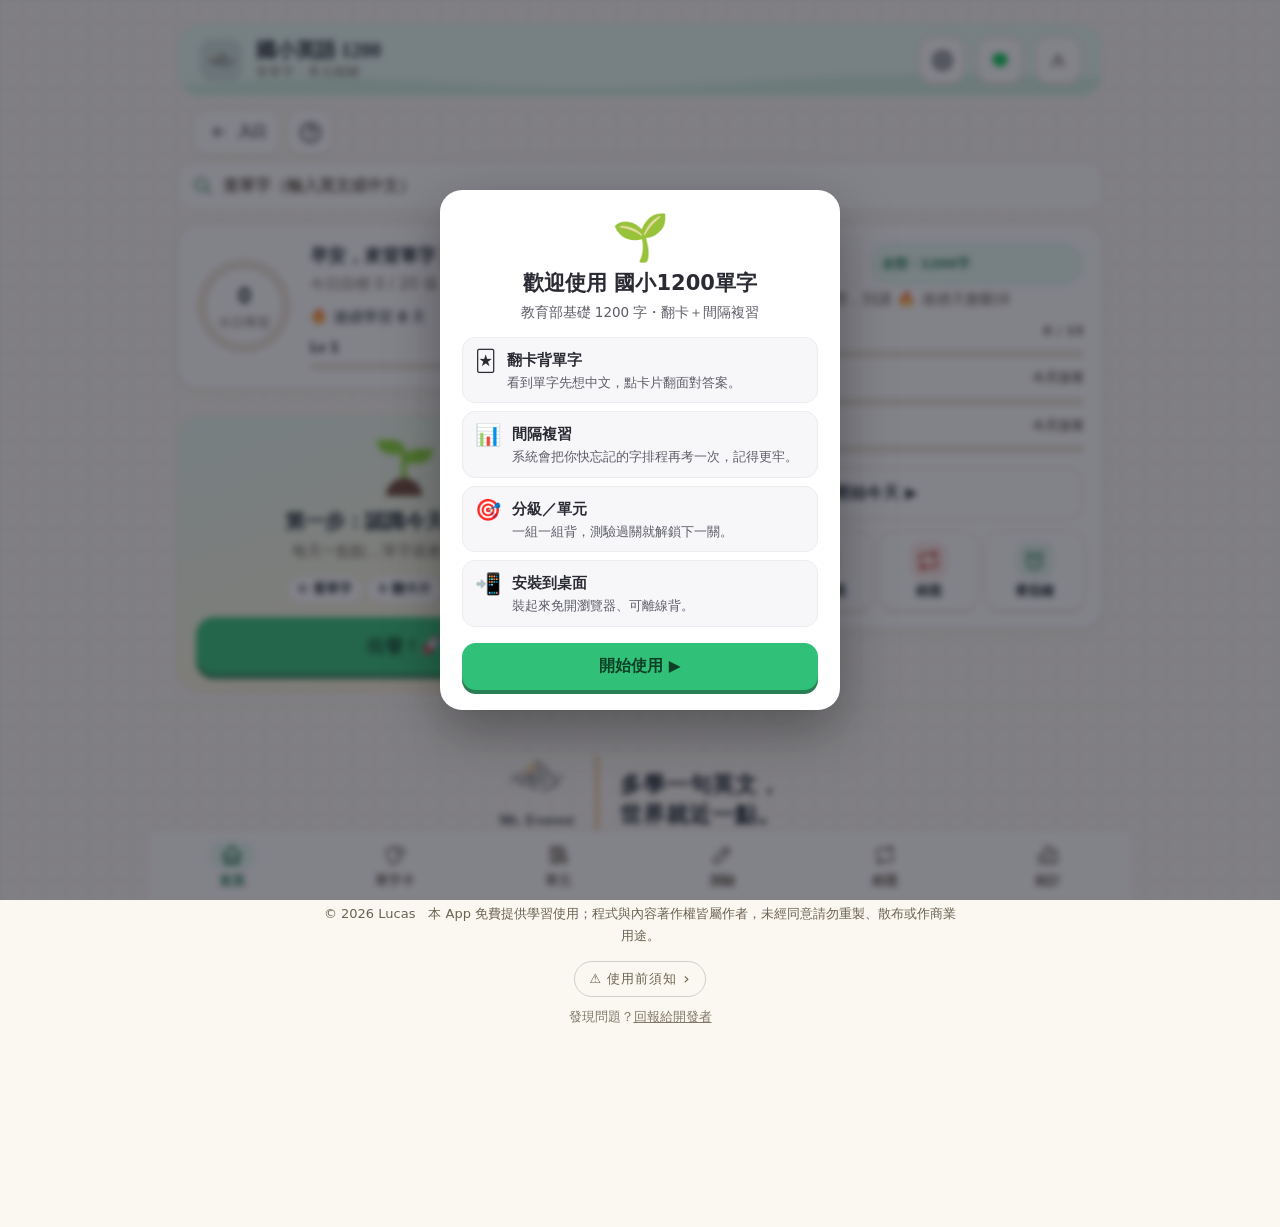
==== commit 5b9fff66: "deploy 901_english1200 from monorepo bf74e34197736299e267f99d27223538ed5e2cdf" ====
--- a/index.html
+++ b/index.html
@@ -739,7 +739,7 @@
 <link rel="icon" type="image/png" sizes="192x192" href="icon-192.png">
 <link rel="icon" type="image/png" sizes="512x512" href="icon-512.png">
 <!--LIVELY_START--><link rel="stylesheet" href="lively-core.css"><link rel="stylesheet" href="lively-engine.css"><link rel="stylesheet" href="lively-theme.css"><!--LIVELY_END-->
-</head>
+<!--RL_DISC_START--><style>.rl-disc{display:block}.rl-disc>summary{display:flex;align-items:center;justify-content:center;gap:6px;width:fit-content;margin:0 auto;min-height:36px;padding:6px 14px;box-sizing:border-box;border:1px solid rgba(130,130,130,.35);border-radius:999px;font-size:13px;letter-spacing:1px;line-height:1.4;cursor:pointer;list-style:none;color:inherit;-webkit-tap-highlight-color:transparent;-webkit-user-select:none;user-select:none}.rl-disc>summary::-webkit-details-marker{display:none}.rl-disc>summary::after{content:"\203A";display:inline-block;font-size:16px;line-height:1;transition:transform .2s}.rl-disc[open]>summary::after{transform:rotate(90deg)}.rl-disc>summary:hover{border-color:rgba(130,130,130,.6)}.rl-disc>summary:focus-visible{outline:2px solid currentColor;outline-offset:2px}.rl-disc>.rl-disc-body{margin:10px 0 0;text-align:justify}</style><!--RL_DISC_END--></head>
 <body class="theme-sky">
 <div id="printArea"></div>
 <div id="app">
@@ -750,7 +750,7 @@
       <span class="rl-mark"><img class="rl-glyph" src="rl-mark-everest-navy.png" width="30" height="30" alt="" style="object-fit:contain"></span>
       <div>
         <div class="rl-title">國小英語 1200</div>
-        <div class="rl-sub">背單字・間隔複習・單元闖關</div>
+        <div class="rl-sub">背單字・單元闖關</div>
       </div>
       <span class="rl-spacer"></span>
       <button class="ab-set" onclick="openSettings()" aria-label="設定">⚙️</button>
@@ -1161,7 +1161,7 @@
       <p class="rl-sig-quote">多學一句英文，<br>世界就近一點。</p>
     </div>
     <p class="rl-sig-by">Ridgeline · by Lucas</p>
-    <p style="font-size:13px;line-height:1.7;color:var(--muted);max-width:640px;margin:14px auto 0">© 2026 Lucas　本 App 免費提供學習使用；程式與內容著作權皆屬作者，未經同意請勿重製、散布或作商業用途。<br>⚠️ 免責聲明：本 App 之單字、例句與解析僅供學習參考，力求正確但仍可能有誤，且不代表任何官方立場；正式考試與課程請以教育部、大學入學考試中心及各校公告與教材為準。</p>
+    <p style="font-size:13px;line-height:1.7;color:var(--muted);max-width:640px;margin:14px auto 0">© 2026 Lucas　本 App 免費提供學習使用；程式與內容著作權皆屬作者，未經同意請勿重製、散布或作商業用途。</p><details class="rl-disc" style="font-size:13px;line-height:1.7;color:var(--muted);max-width:640px;margin:14px auto 0"><summary>⚠ 使用前須知</summary><p class="rl-disc-body">⚠️ 免責聲明：本 App 之單字、例句與解析僅供學習參考，力求正確但仍可能有誤，且不代表任何官方立場；正式考試與課程請以教育部、大學入學考試中心及各校公告與教材為準。</p></details>
 <!--RL_FEEDBACK_START--><p style="font-size:13px;color:var(--muted);opacity:.85;margin-top:10px">發現問題？<a href="mailto:weiwynn8899@gmail.com?subject=App%E5%95%8F%E9%A1%8C%E5%9B%9E%E5%A0%B1%EF%BC%8D901_english1200" style="color:inherit;text-decoration:underline">回報給開發者</a></p><!--RL_FEEDBACK_END-->
   </footer>
 </div>
@@ -5426,8 +5426,9 @@
   .rl-appbar{gap:8px}
   .rl-appbar>.rl-spacer{display:none}
   .rl-appbar>div:has(>.rl-title){flex:1 1 auto;min-width:0}
-  .rl-appbar .rl-title{font-size:17px;white-space:nowrap;overflow:hidden;text-overflow:ellipsis}
-  .rl-appbar .rl-sub{white-space:nowrap;overflow:hidden;text-overflow:ellipsis}
+  /* 2026-10-21 頁首檢視：nowrap+ellipsis 把標題副標截成「…」＝看不到字 → 允許換行，副標另外縮短到一行放得下 */
+  .rl-appbar .rl-title{font-size:17px;line-height:1.25;overflow-wrap:anywhere}
+  .rl-appbar .rl-sub{line-height:1.3;overflow-wrap:anywhere}
 }
 </style>
 <!--VOC_HDR_END-->
@@ -5804,5 +5805,33 @@
 })();
 </script>
 <!--VOC_NAV_END-->
+<!--RL_UPDATE_OPEN_START-->
+<script>
+/* 2026-10-19 全家族：打開時套用已下載好的新版（母版 04_管理工具\PWA新鮮度\rl_update_open.html，apply.py 套用，不要手改）。
+   原本更新提示只在「當下偵測到新版」才跳；新版在背景裝好或第一次沒按，之後每次打開都不再提示，手機 PWA 常不真的關 → 一直卡舊版。
+   這裡：打開後 10 秒內發現有等待中的新版就直接換（剛打開還沒操作，不打斷）；使用中才偵測到的新版仍走 App 原本的提示。回到前景時主動檢查新版。 */
+(function(){
+  if (window.__rlUpdOpen || !('serviceWorker' in navigator)) return; window.__rlUpdOpen = 1;
+  var t0 = Date.now(), done = false;
+  function apply(w){
+    if (done || !w || !navigator.serviceWorker.controller) return; done = true;
+    navigator.serviceWorker.addEventListener('controllerchange', function(){ if (window.__rlUpdReload) return; window.__rlUpdReload = 1; location.reload(); });
+    try { w.postMessage('SKIP_WAITING'); } catch (e) {}
+    try { w.postMessage({ type: 'SKIP_WAITING' }); } catch (e) {}
+    try { w.postMessage({ action: 'skipWaiting' }); } catch (e) {}
+  }
+  function watch(reg){
+    if (!reg) return;
+    if (reg.waiting && Date.now() - t0 < 10000) apply(reg.waiting);
+    function track(n){ if (n) n.addEventListener('statechange', function(){ if (n.state === 'installed' && Date.now() - t0 < 10000) apply(reg.waiting || n); }); }
+    track(reg.installing);
+    reg.addEventListener('updatefound', function(){ track(reg.installing); });
+    document.addEventListener('visibilitychange', function(){ if (document.visibilityState === 'visible') reg.update().catch(function(){}); });
+  }
+  function go(){ navigator.serviceWorker.getRegistration().then(watch).catch(function(){}); }
+  if (document.readyState === 'complete') go(); else window.addEventListener('load', go);
+})();
+</script>
+<!--RL_UPDATE_OPEN_END-->
 </body>
 </html>
--- a/ridgeline-ui.css
+++ b/ridgeline-ui.css
@@ -12,7 +12,9 @@
 
   /* 語意 token（淺色模式） */
   --bg:var(--紙背); --surface:#FFFFFF; --ink:var(--岩藍);
-  --sub:var(--稜藍); --muted:var(--鋼藍); --line:#E4DDCE; --gold:var(--破曉金);
+  --sub:var(--稜藍); --muted:#4F687D; --line:#E4DDCE; --gold:var(--破曉金);
+  /* --muted 灰字：鋼藍同色相、只調明度（2026-10-20，原 var(--鋼藍) 對米白底只有 3.36）。
+     淺色 #4F687D 對 #FBF8F1／#F7F3EC／#FFF ≥5.2；深色見下方 #7893A9 對 #14191E／#1C2228／#141E2B／#1B2838 ≥4.6 */
 
   /* 主題色（預設 steel；由 .theme-* 覆蓋）
      --hdr 頭部底色 · --on 頭部文字與標記色 · --accent 主行動 · --tint chip 淡底 */
@@ -26,7 +28,11 @@
 @media(prefers-color-scheme:dark){
   :root{--bg:var(--岩藍);--surface:#1B2838;--ink:var(--雪白);--sub:#B9C6D2;--line:#2A3A4E;}
 }
-[data-theme-mode="dark"]{--bg:var(--岩藍);--surface:#1B2838;--ink:var(--雪白);--sub:#B9C6D2;--line:#2A3A4E;}
+[data-theme-mode="dark"]{--bg:var(--岩藍);--surface:#1B2838;--ink:var(--雪白);--sub:#B9C6D2;--line:#2A3A4E;--muted:#7893A9;}
+/* 深色灰字：跟活潑層米白／深底的切換條件一致（html[data-theme=dark]，或跟系統且沒設 data-theme）。
+   :root:where() 特異度＝:root，App 自己在後面覆寫 --muted 的照樣贏。 */
+@media(prefers-color-scheme:dark){:root:where(:not([data-theme])){--muted:#7893A9;}}
+:root:where([data-theme="dark"]){--muted:#7893A9;}
 
 /* ---------- 12 主題（加寬色域，明暗兼具） ---------- */
 /* 深色頭部（反白文字與標記） */
--- a/lively-core.css
+++ b/lively-core.css
@@ -96,3 +96,78 @@
 body:has(.overlay.show) .engwc-help,body:has(.overlay.show) .engwc-home,body:has(.overlay.show) .rvc-fab,body:has(.overlay.show) #rdgInstall,
 body:has(.sheet-bg.show) .engwc-help,body:has(.sheet-bg.show) .engwc-home,body:has(.sheet-bg.show) .rvc-fab,body:has(.sheet-bg.show) #rdgInstall{display:none!important}
 .engwc-start{background:var(--lv-btn)!important;color:var(--lv-ink)!important;box-shadow:0 4px 0 var(--lv-btn-d)}
+
+/* =====================================================================
+   作業簿版（2026-10-19，老闆選「A 清爽線條為底＋B 四線格與紅筆圈章，可以活潑一點」，九百系列全套用）
+   共用零件，各 engine 只要在 lively.js 設定裡指定選擇器：
+   - lines／linesLead：會按的東西一律線條圖示（Tabler，路徑在 lively.js）；彩色 Fluent 只當插圖
+   - four：英文寫在四線格上（加 .lv-four；Andika 識字教學字體，a/g 是手寫寫法）
+   - goalDone＋goalHost、resultHost＋resultPct（＋resultFns）：紅筆圈章
+   - 底紋：淡淡的方格紙；頁首家族按鈕（設定／LINE／回報／⬅入口／❓）同一種外觀
+   ===================================================================== */
+@font-face{font-family:"LvWord";src:url(vendor/andika/andika-latin-700-normal.woff2) format("woff2");font-weight:700;font-display:swap;unicode-range:U+0000-024F}
+@font-face{font-family:"LvWord";src:url(vendor/andika/andika-latin-400-normal.woff2) format("woff2");font-weight:400;font-display:swap;unicode-range:U+0000-024F}
+html:not([data-theme="dark"]),html:not([data-theme="dark"]) body{
+  --lv-pen:#D2382E; --lv-rule:#B8C6E0; --lv-grid:color-mix(in srgb,var(--lv-acc) 5%,transparent)}
+html[data-theme="dark"],html[data-theme="dark"] body{
+  --lv-pen:#FF7D70; --lv-rule:#4A5670; --lv-grid:rgba(255,255,255,.035)}
+@media (prefers-color-scheme:dark){html:not([data-theme]),html:not([data-theme]) body{
+  --lv-pen:#FF7D70; --lv-rule:#4A5670; --lv-grid:rgba(255,255,255,.035)}}
+
+/* 方格紙 */
+/* 各 engine 會用 background 簡寫設底色（會清掉 image），所以這裡用 html body 提高優先權 */
+html body{background-image:linear-gradient(var(--lv-grid) 1px,transparent 1px),linear-gradient(90deg,var(--lv-grid) 1px,transparent 1px);background-size:22px 22px}
+
+/* 線條圖示 */
+.lv-line{width:1.25em;height:1.25em;fill:none;stroke:currentColor;stroke-width:1.9;stroke-linecap:round;stroke-linejoin:round;display:block;flex:none}
+.lv-line-inline{display:inline-block;width:1.15em;height:1.15em;vertical-align:-.2em;margin:0 .3em}
+
+/* 頁首家族按鈕：同一種外觀（白底、細框、底下一條厚度） */
+.rl-appbar .ab-set,.rl-appbar .lineShareFab,.rl-appbar .reportFab,header .lineShareFab,header .reportFab{width:44px;height:44px;border-radius:13px;background:var(--lv-card);color:var(--lv-text);
+  box-shadow:0 0 0 1.5px var(--lv-line),0 3px 0 var(--lv-line);display:flex;align-items:center;justify-content:center;font-size:20px}
+.rl-appbar .reportFab,header .reportFab{color:var(--lv-muted)}
+.reportFab svg path{fill:currentColor}
+.lineShareFab svg{width:20px;height:20px}
+.lineShareFab svg path{fill:#06C755}
+/* 44px 按鈕＋原本 22px 內距會把 App 名稱擠成「國中英語 2…」（A1 回報）→ 手機上收窄內距與間距 */
+@media (max-width:480px){html body .rl-appbar{padding-left:14px;padding-right:12px;gap:6px}}
+.rl-appbar .ab-set:active,.lineShareFab:active,.reportFab:active{transform:translateY(2px);box-shadow:0 0 0 1.5px var(--lv-line),0 1px 0 var(--lv-line)}
+/* FABSAFE 區塊自己寫了 box-shadow:none!important → 用 html body 提高優先權才蓋得回來（A4 回報） */
+html body .fabsafe-bar .engwc-home,html body .fabsafe-bar .engwc-help{background:var(--lv-card)!important;color:var(--lv-text)!important;border:none!important;
+  box-shadow:0 0 0 1.5px var(--lv-line),0 3px 0 var(--lv-line)!important;border-radius:13px!important;display:inline-flex;align-items:center;justify-content:center;gap:6px}
+.fabsafe-bar .engwc-home{padding:0 14px 0 12px;font-size:14px!important}
+.fabsafe-bar .engwc-help{font-size:20px!important;color:var(--lv-muted)!important}
+.fabsafe-bar .engwc-home .lv-line{width:18px;height:18px}
+
+/* 四線格（第三條＝基線用紅筆）：線位是用 Andika＋行高 1.5 量出來的，換字體要重量 */
+.lv-four{font-family:"LvWord","LvNum",-apple-system,"Segoe UI",system-ui,sans-serif;font-weight:700;letter-spacing:.01em;
+  line-height:1.5;padding:0 .3em;background-size:100% 1.5em;background-repeat:repeat-y;background-image:
+    linear-gradient(transparent .32em,var(--lv-rule) .32em,var(--lv-rule) calc(.32em + 1.5px),transparent calc(.32em + 1.5px),
+                    transparent .65em,var(--lv-rule) .65em,var(--lv-rule) calc(.65em + 1.5px),transparent calc(.65em + 1.5px),
+                    transparent 1.13em,var(--lv-pen) 1.13em,var(--lv-pen) calc(1.13em + 1.5px),transparent calc(1.13em + 1.5px),
+                    transparent 1.37em,var(--lv-rule) 1.37em,var(--lv-rule) calc(1.37em + 1.5px),transparent calc(1.37em + 1.5px))}
+
+/* 紅筆圈章（宿主元素要 position:relative，engine 自己設） */
+.lv-stamp{position:absolute;display:flex;flex-direction:column;align-items:center;justify-content:center;border-radius:50%;
+  color:var(--lv-pen);border:2.5px solid var(--lv-pen);box-shadow:inset 0 0 0 2.5px var(--lv-card),inset 0 0 0 4px var(--lv-pen);
+  background:color-mix(in srgb,var(--lv-card) 82%,transparent);font-weight:900;line-height:1.05;text-align:center;pointer-events:none;z-index:2}
+.lv-stamp-goal{width:58px;height:58px;right:-14px;top:-12px;transform:rotate(-14deg);font-size:12px}
+.lv-stamp-goal b{font-size:15px;letter-spacing:.06em}
+.lv-stamp-result{width:106px;height:106px;right:6px;top:2px;transform:rotate(-12deg);font-family:"LvWord","LvNum",sans-serif}
+.lv-stamp-result b{font-size:15px;letter-spacing:-.01em}
+.lv-stamp-result span{font-size:13px;margin-top:3px;font-family:"LvNum",sans-serif}
+.lv-stamp-soft{opacity:.85}
+@media (prefers-reduced-motion:no-preference){
+  .lv-stamp-goal{animation:lvStampG .5s cubic-bezier(.2,1.4,.4,1) both}
+  .lv-stamp-result{animation:lvStampR .55s .15s cubic-bezier(.2,1.4,.4,1) both}
+}
+@keyframes lvStampG{0%{opacity:0;transform:rotate(-30deg) scale(2)}100%{opacity:1;transform:rotate(-14deg) scale(1)}}
+@keyframes lvStampR{0%{opacity:0;transform:rotate(-28deg) scale(2.2)}100%{opacity:1;transform:rotate(-12deg) scale(1)}}
+/* 收合說明（2026-10-19）：限制／注意事項／設計理由收成一行摘要，點開才看全文；安全紅線不要放進來 */
+details.lv-fold>summary{cursor:pointer;list-style:none;display:flex;align-items:center;gap:8px;min-height:44px;font-weight:700;color:inherit}
+details.lv-fold>summary::-webkit-details-marker{display:none}
+details.lv-fold>summary>span{flex:1 1 auto;min-width:0;overflow-wrap:anywhere}
+details.lv-fold>summary small{font-weight:400;color:var(--lv-muted)}
+details.lv-fold>summary::after{content:"";flex:none;width:8px;height:8px;margin:0 4px 4px 0;border-right:2px solid currentColor;border-bottom:2px solid currentColor;transform:rotate(45deg);opacity:.55}
+details.lv-fold[open]>summary::after{transform:rotate(-135deg);margin-bottom:-4px}
+details.lv-fold>.lv-fold-body{margin-top:6px}
--- a/lively-engine.css
+++ b/lively-engine.css
@@ -103,4 +103,65 @@
   #mainCta:active{animation:none}
   .nav button.on .lv-ico-sm{animation:lvPop .4s cubic-bezier(.3,1.6,.5,1)}
 }
+/* ---------- 作業簿版（共用零件在 lively-core.css；這裡只放單字群自己的位置） ---------- */
+#taskCard h3 .lv-line-inline{color:var(--lv-acc)}
+.topbar .icon-btn.lv-has-line{font-size:20px;color:var(--text)}
+.vn-search-entry .vn-mag{color:var(--lv-acc)}
+.vn-search-entry .vn-mag .lv-line{width:20px;height:20px}
+/* 底部選單：線條圖示，選中的那格填淡色並彈一下 */
+.nav button .ni .lv-line{width:24px;height:24px}
+.nav button.on .ni .lv-line{stroke-width:2.2}
+@media (prefers-reduced-motion:no-preference){.nav button.on .ni .lv-line{animation:lvPop .4s cubic-bezier(.3,1.6,.5,1)}}
+/* 首頁快捷鈕：線條圖示放在彩色小方塊裡（活潑但同一套） */
+.quick-actions button > span.lv-has-line{width:36px;height:36px;border-radius:11px;display:flex;align-items:center;justify-content:center;font-size:20px;background:var(--lv-soft);color:var(--lv-acc)}
+.quick-actions button > span[data-tint="sun"]{background:var(--lv-sun-soft);color:var(--lv-sun)}
+.quick-actions button > span[data-tint="coral"]{background:var(--lv-no-soft);color:var(--lv-no)}
+.quick-actions button > span[data-tint="green"]{background:var(--lv-ok-soft);color:var(--lv-ok)}
+@media (prefers-reduced-motion:no-preference){
+  .quick-actions button:hover > span.lv-has-line{transform:rotate(-8deg) scale(1.08)}
+  .quick-actions button > span.lv-has-line{transition:transform .2s cubic-bezier(.3,1.6,.5,1)}
+}
+/* 單字卡：正面單字在四線格上（.lv-four 由 lively.js 加），背面只換字體 */
+.face.front .word.lv-four{min-width:62%}
+.face.back .word{font-family:"LvWord","LvNum",-apple-system,"Segoe UI",system-ui,sans-serif;font-weight:700}
+.face .speak.lv-has-line{font-size:22px}
+.face.front .speak.lv-has-line{background:var(--lv-soft);color:var(--lv-acc)}
+/* 測驗結果蓋章的宿主 */
+#quizBody .result{position:relative}
+
 @keyframes lvBreath{0%,100%{box-shadow:0 5px 0 var(--lv-btn-d),0 0 0 0 transparent}50%{box-shadow:0 5px 0 var(--lv-btn-d),0 0 0 7px color-mix(in srgb,var(--lv-btn) 22%,transparent)}}
+/* ---------- 作業簿版：考古單字盤點（904／907／908／919 才有；902 沒有這些元素，不受影響） ---------- */
+/* 首頁入口：淡色塊＋厚度，跟快捷鈕同一種按法 */
+.exam-entry{border-radius:18px;box-shadow:0 0 0 1.5px var(--lv-soft2),0 3px 0 var(--lv-soft2);transition:transform .08s,box-shadow .08s}
+.exam-entry:active{transform:translateY(2px);box-shadow:0 0 0 1.5px var(--lv-soft2),0 1px 0 var(--lv-soft2)}
+.exam-entry .lv-line-inline{color:var(--lv-acc)}
+/* 篩選膠囊：選中＝淡底＋強調色框（跟下方主行動按鈕分得開，也不會一整顆深色） */
+html body #view-exam .exam-filters .chip{min-height:44px;flex:0 0 auto;box-shadow:0 0 0 1.5px var(--lv-line),0 3px 0 var(--lv-line);border:none}
+html body #view-exam .exam-filters .chip.on{background:var(--lv-soft)!important;color:var(--lv-acc)!important;border:none!important;box-shadow:0 0 0 2px var(--lv-acc),0 3px 0 var(--lv-acc)!important}
+/* 勾選列與小按鈕：觸控 44px，小按鈕白底細框有厚度 */
+#view-exam .exam-toggles label{min-height:44px}
+html body #view-exam .exam-toggles .mini{min-height:44px;background:var(--lv-card);color:var(--lv-text);border:none;border-radius:13px;
+  box-shadow:0 0 0 1.5px var(--lv-line),0 3px 0 var(--lv-line);display:inline-flex;align-items:center;justify-content:center}
+#view-exam .exam-toggles .mini:active{transform:translateY(2px);box-shadow:0 0 0 1.5px var(--lv-line),0 1px 0 var(--lv-line)}
+#view-exam .exam-toggles .lv-line-inline{color:var(--lv-acc)}
+#eng80-how summary .lv-line-inline{color:var(--lv-acc);margin-left:0}
+#eng80-bar i{background:var(--lv-ok)}
+/* 字卡格：圓角＋底下一條厚度；左側級別色條保留（有意義）。字體不換：Andika 較寬，長字（championship）會被拆行 */
+#view-exam .exchip{border-radius:13px;box-shadow:0 2px 0 var(--lv-line)}
+#view-exam .exchip.known{box-shadow:none}
+/* 劃掉的字：用紅筆線劃掉 */
+#view-exam .exchip.known .ew{text-decoration-color:var(--lv-pen);text-decoration-thickness:2px}
+#view-exam .exchip .exx.on{background:var(--lv-ok-k);border-color:var(--lv-ok-k)}
+/* 級別分組標題：底線改紅筆；整級劃完時蓋的小章 */
+#view-exam .exgrp{position:relative;border-bottom-color:color-mix(in srgb,var(--lv-pen) 45%,var(--lv-line))}
+#view-exam .exgrp > .lv-stamp-result{width:66px;height:66px;right:10px;top:-20px}
+#view-exam .exgrp > .lv-stamp-result b{font-size:10px;letter-spacing:-.02em}
+#view-exam .exgrp > .lv-stamp-result span{font-size:10px;margin-top:1px}
+#view-exam .exgrp > .lv-stamp.lv-still{animation:none}
+/* 底部兩顆：主行動＝中淺色底＋深色字有厚度；另一顆＝白底細框（同 .btn／.btn.sec） */
+html body #view-exam .exam-build{border:none!important;border-radius:16px;font-weight:800;display:inline-flex;align-items:center;justify-content:center;min-height:48px}
+html body #view-exam .exam-build:not(.alt){background:var(--lv-btn)!important;color:var(--lv-ink)!important;box-shadow:0 4px 0 var(--lv-btn-d)!important}
+html body #view-exam .exam-build.alt{background:var(--lv-card)!important;color:var(--lv-text)!important;box-shadow:0 0 0 1.5px var(--lv-line),0 4px 0 var(--lv-line)!important}
+#view-exam .exam-build:active{transform:translateY(3px)}
+#view-exam .exam-build .lv-line-inline{margin-left:0}
+#view-exam .exam-actions{background:color-mix(in srgb,var(--lv-paper) 94%,transparent);-webkit-backdrop-filter:blur(6px);backdrop-filter:blur(6px)}
